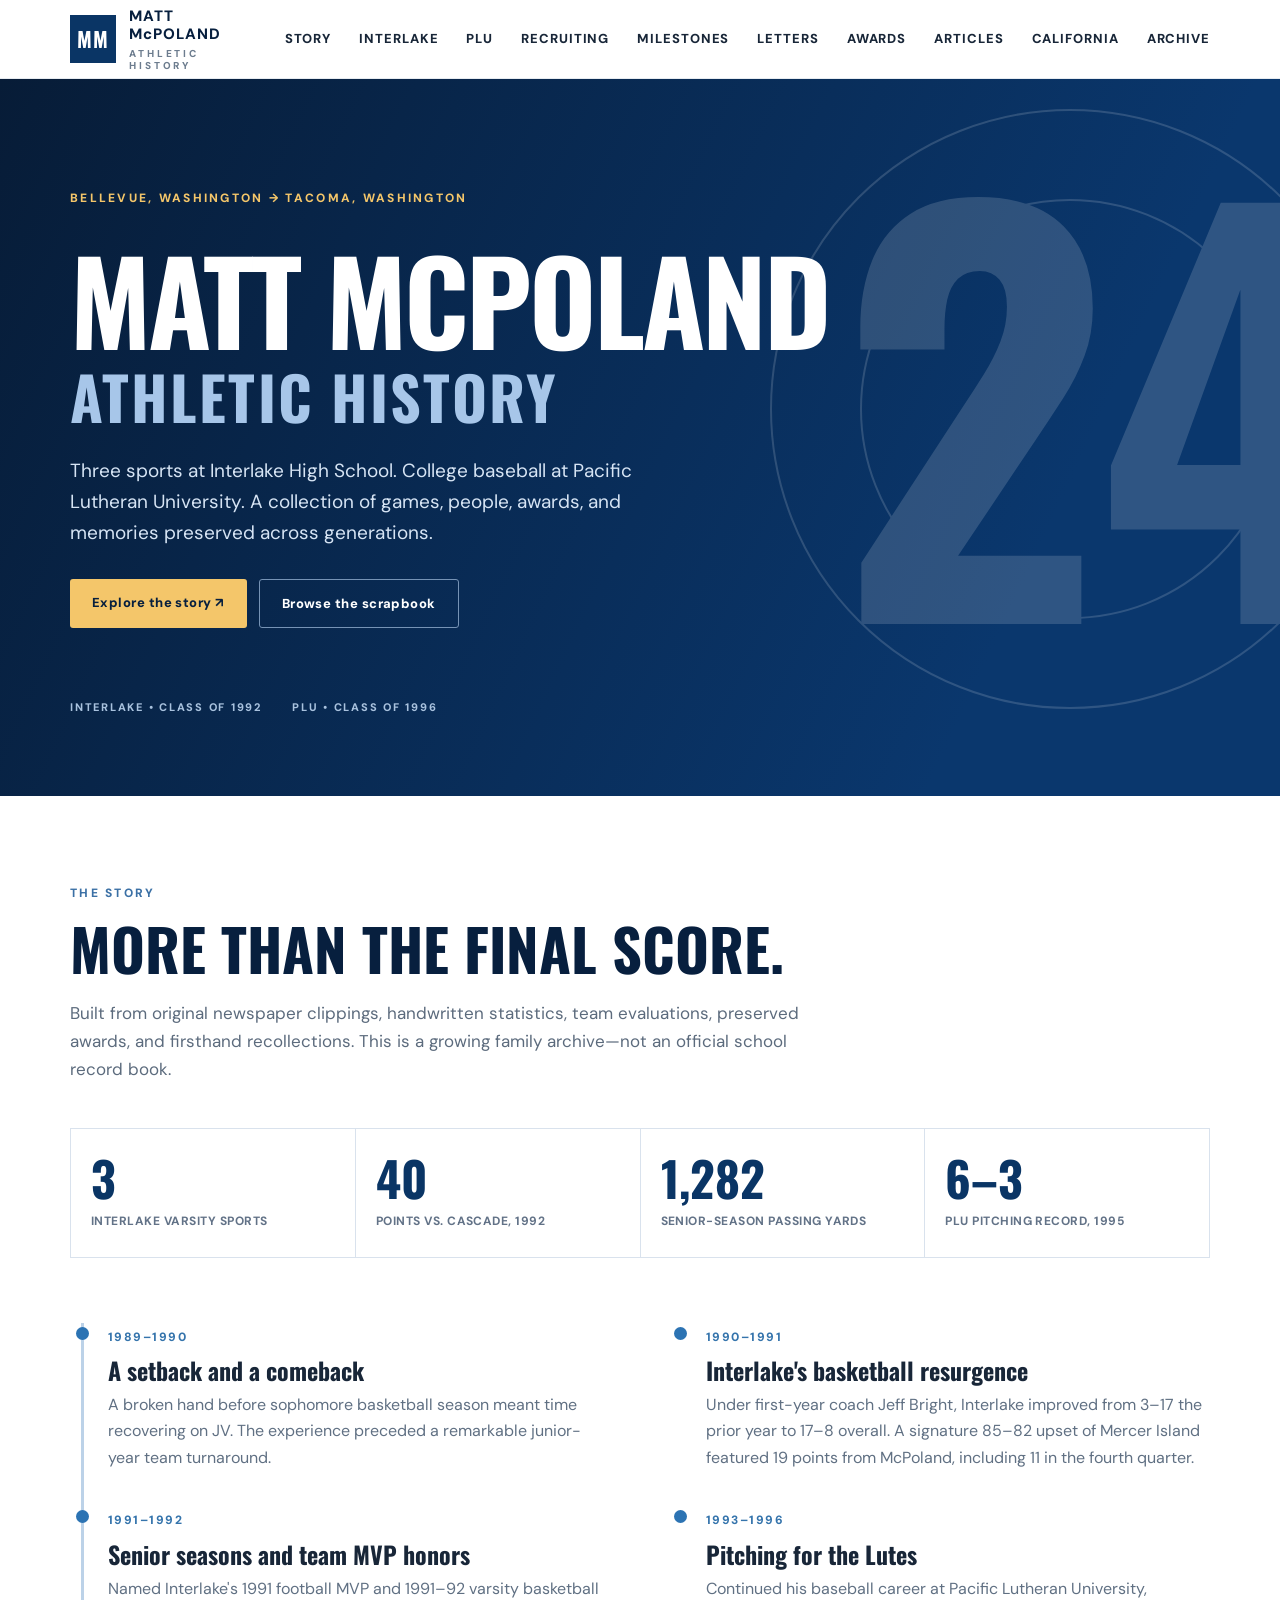
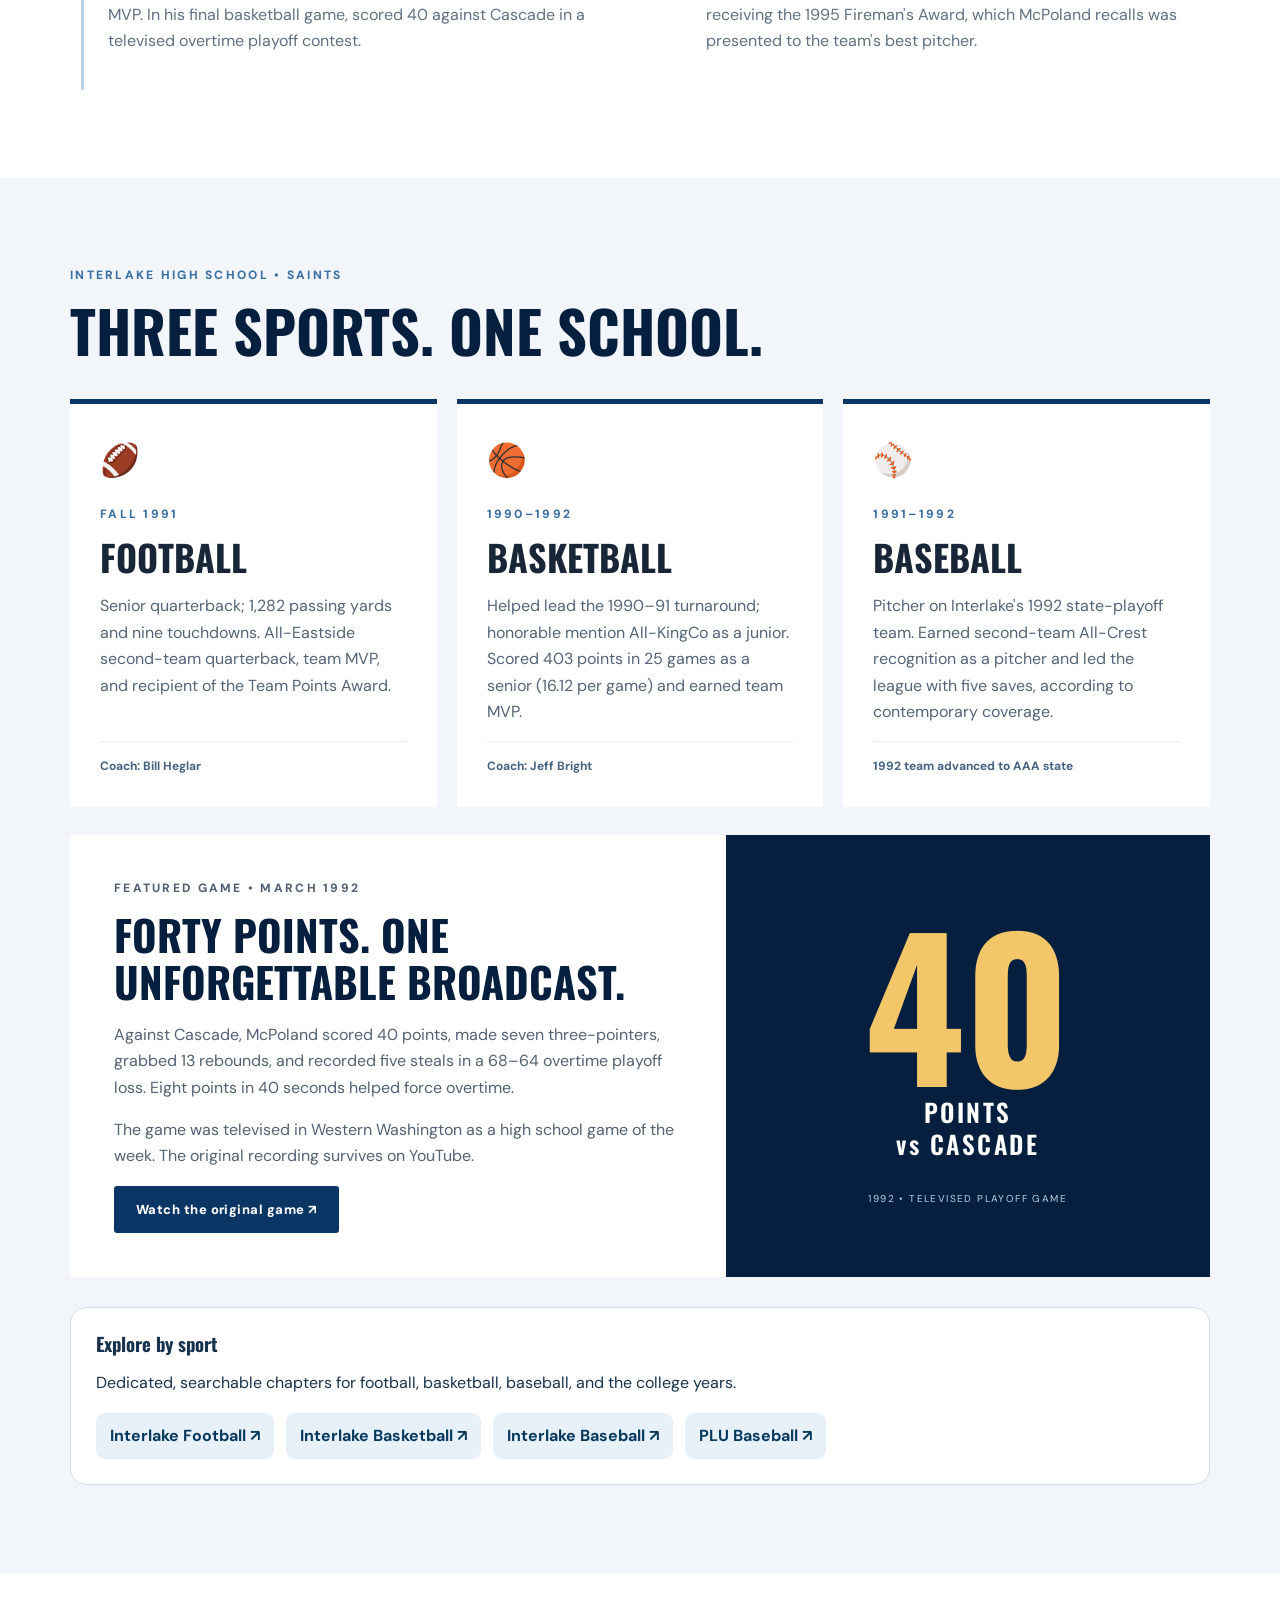
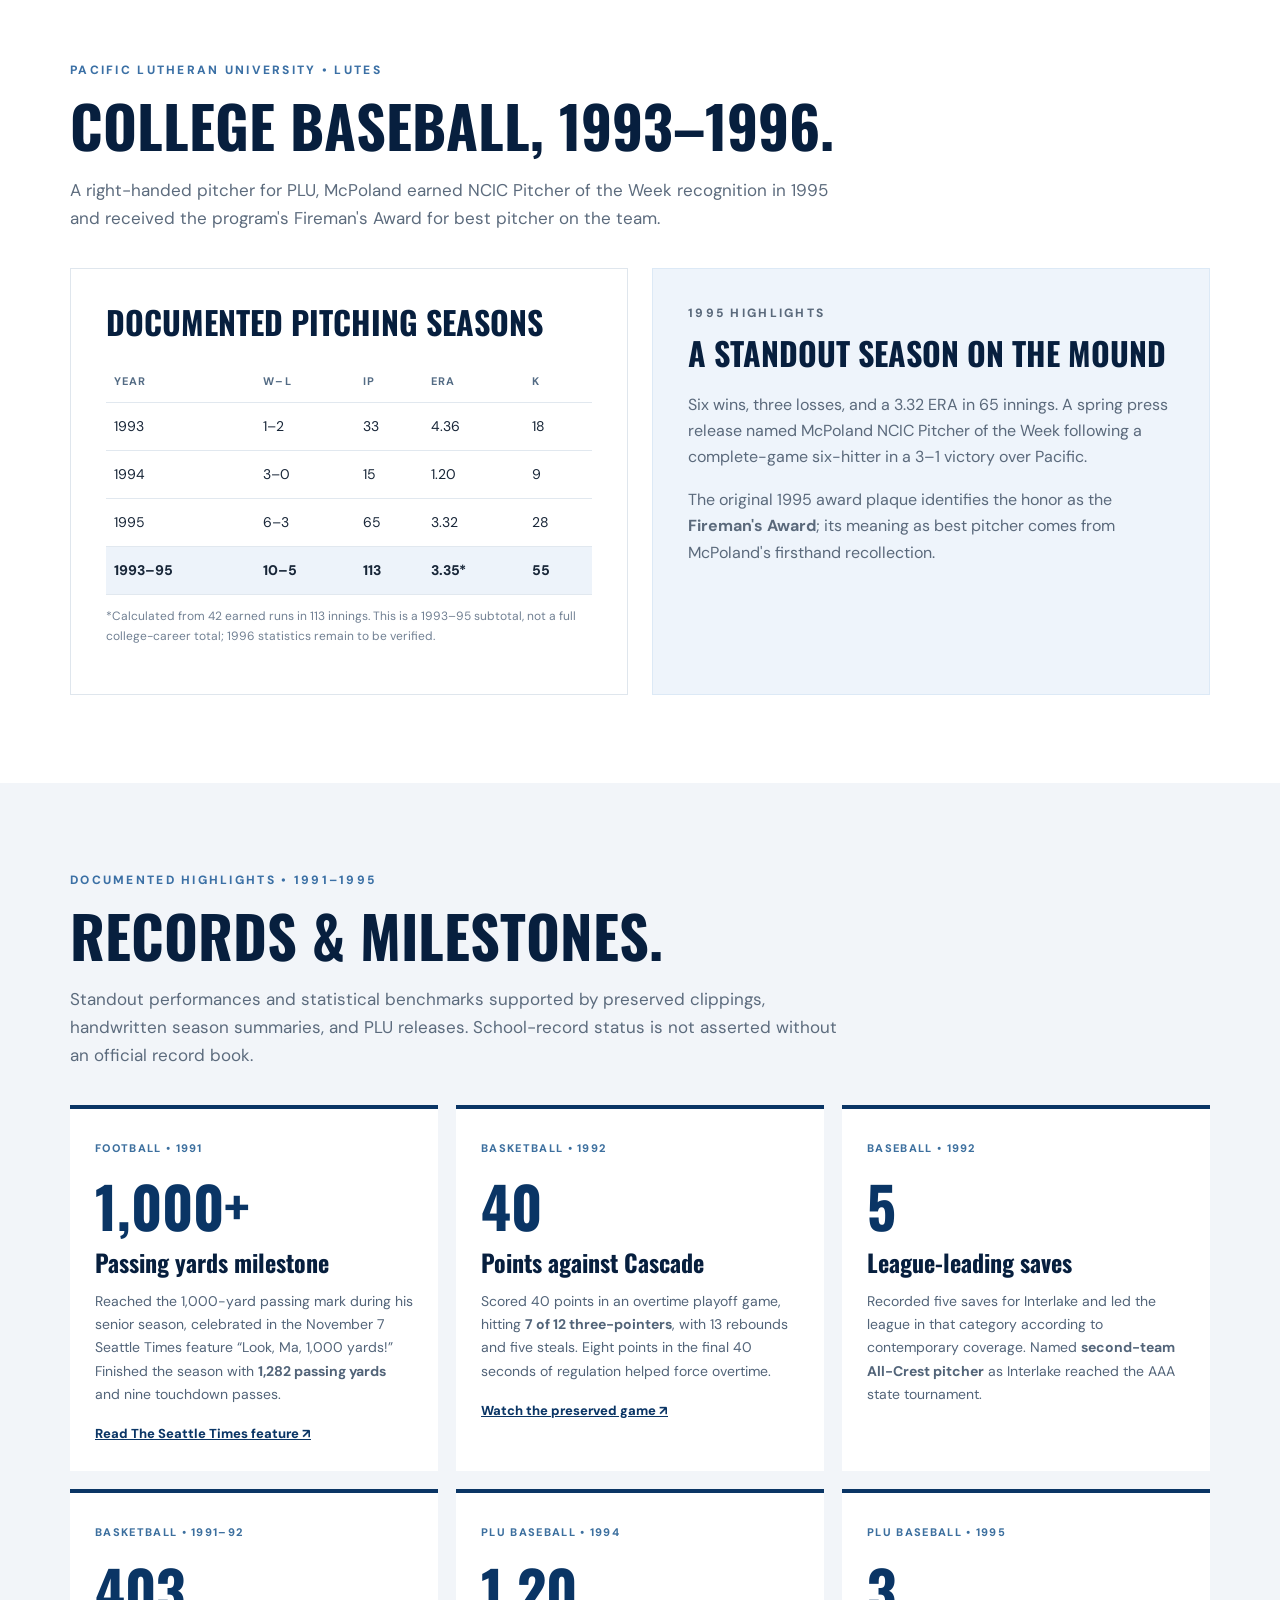
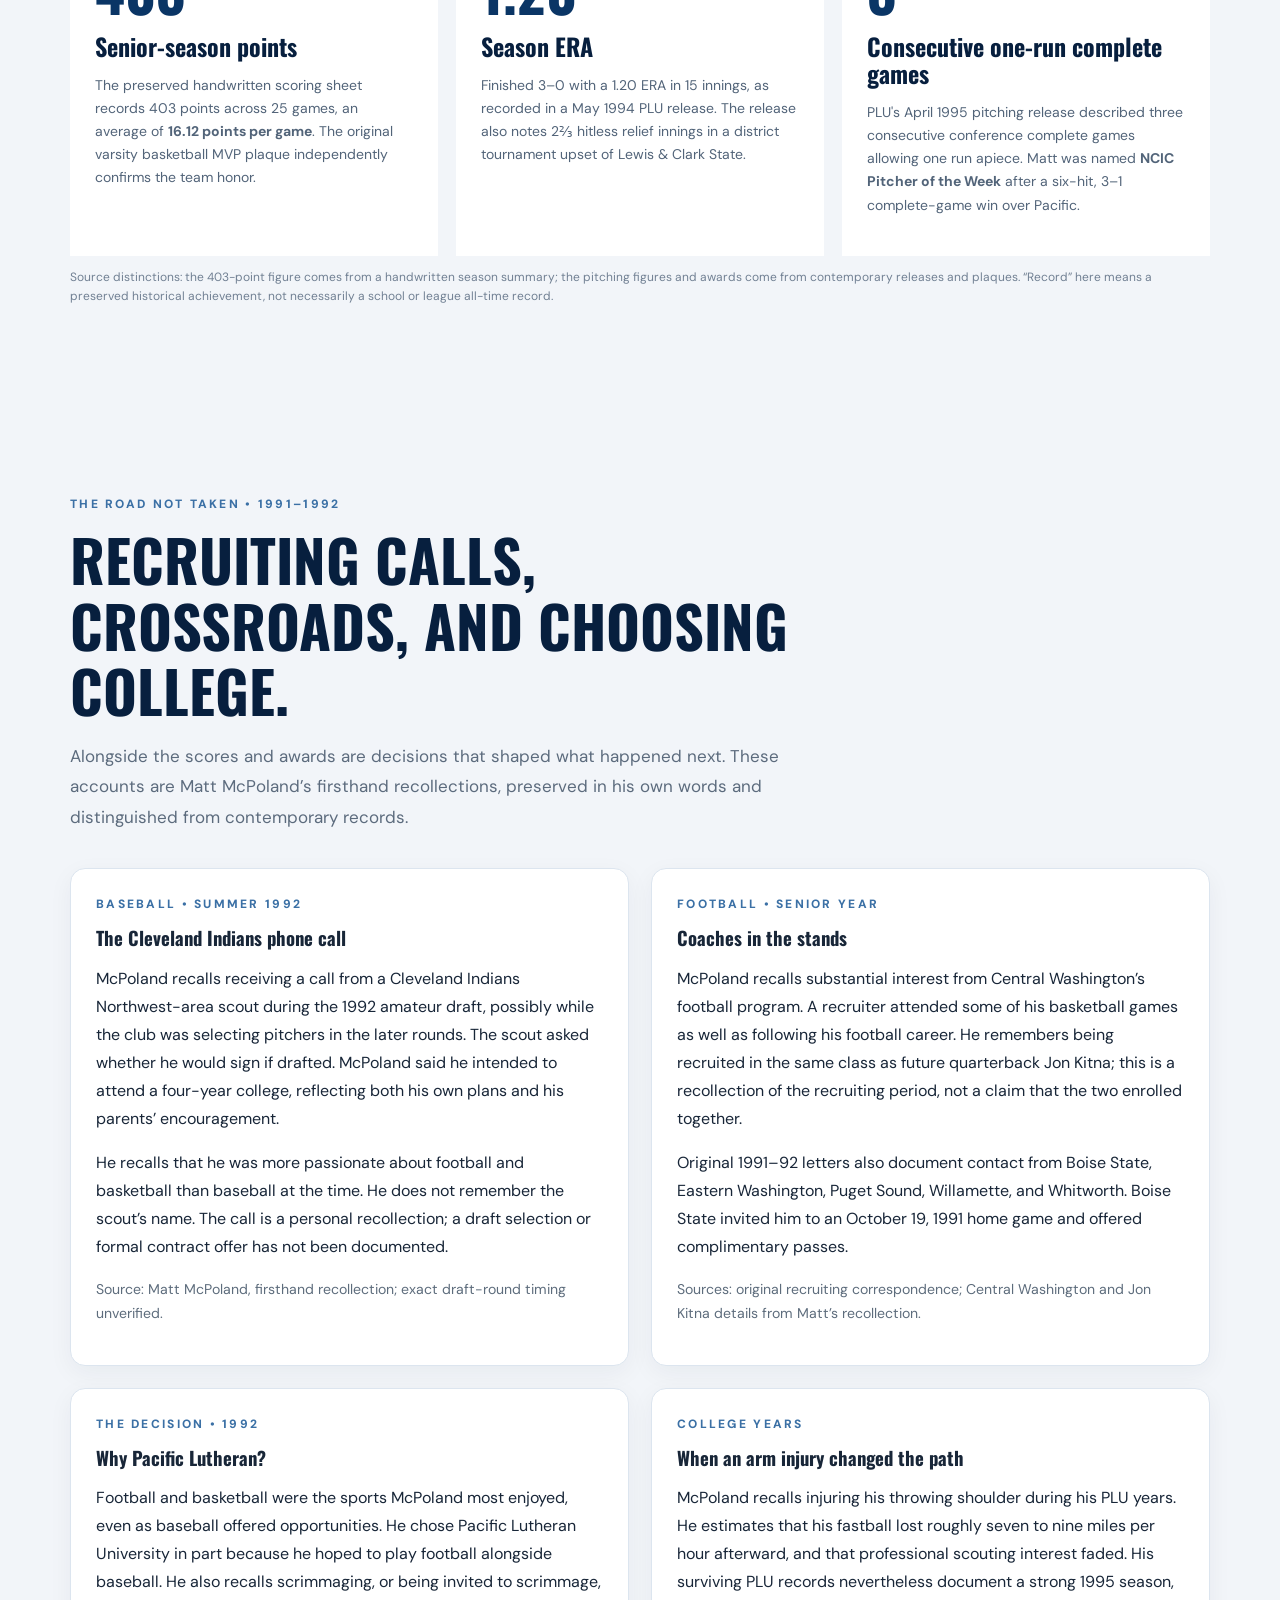
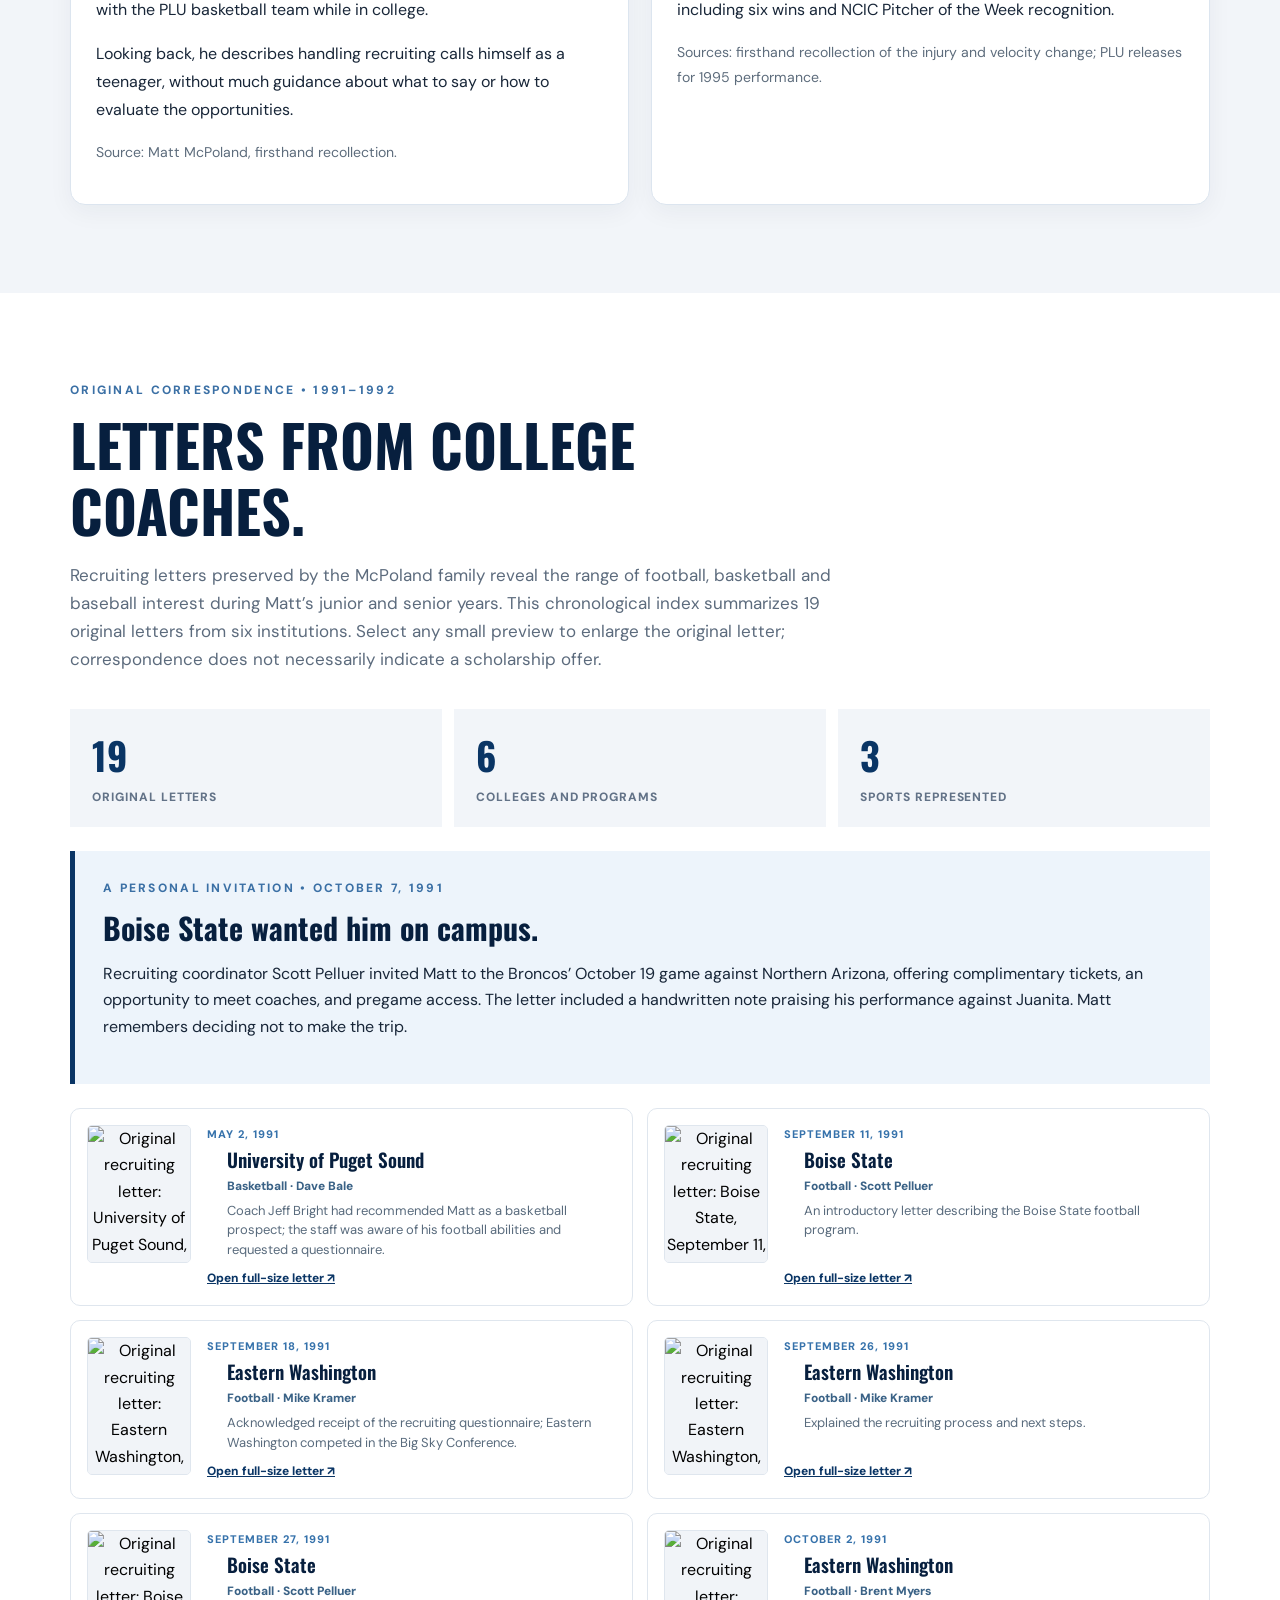
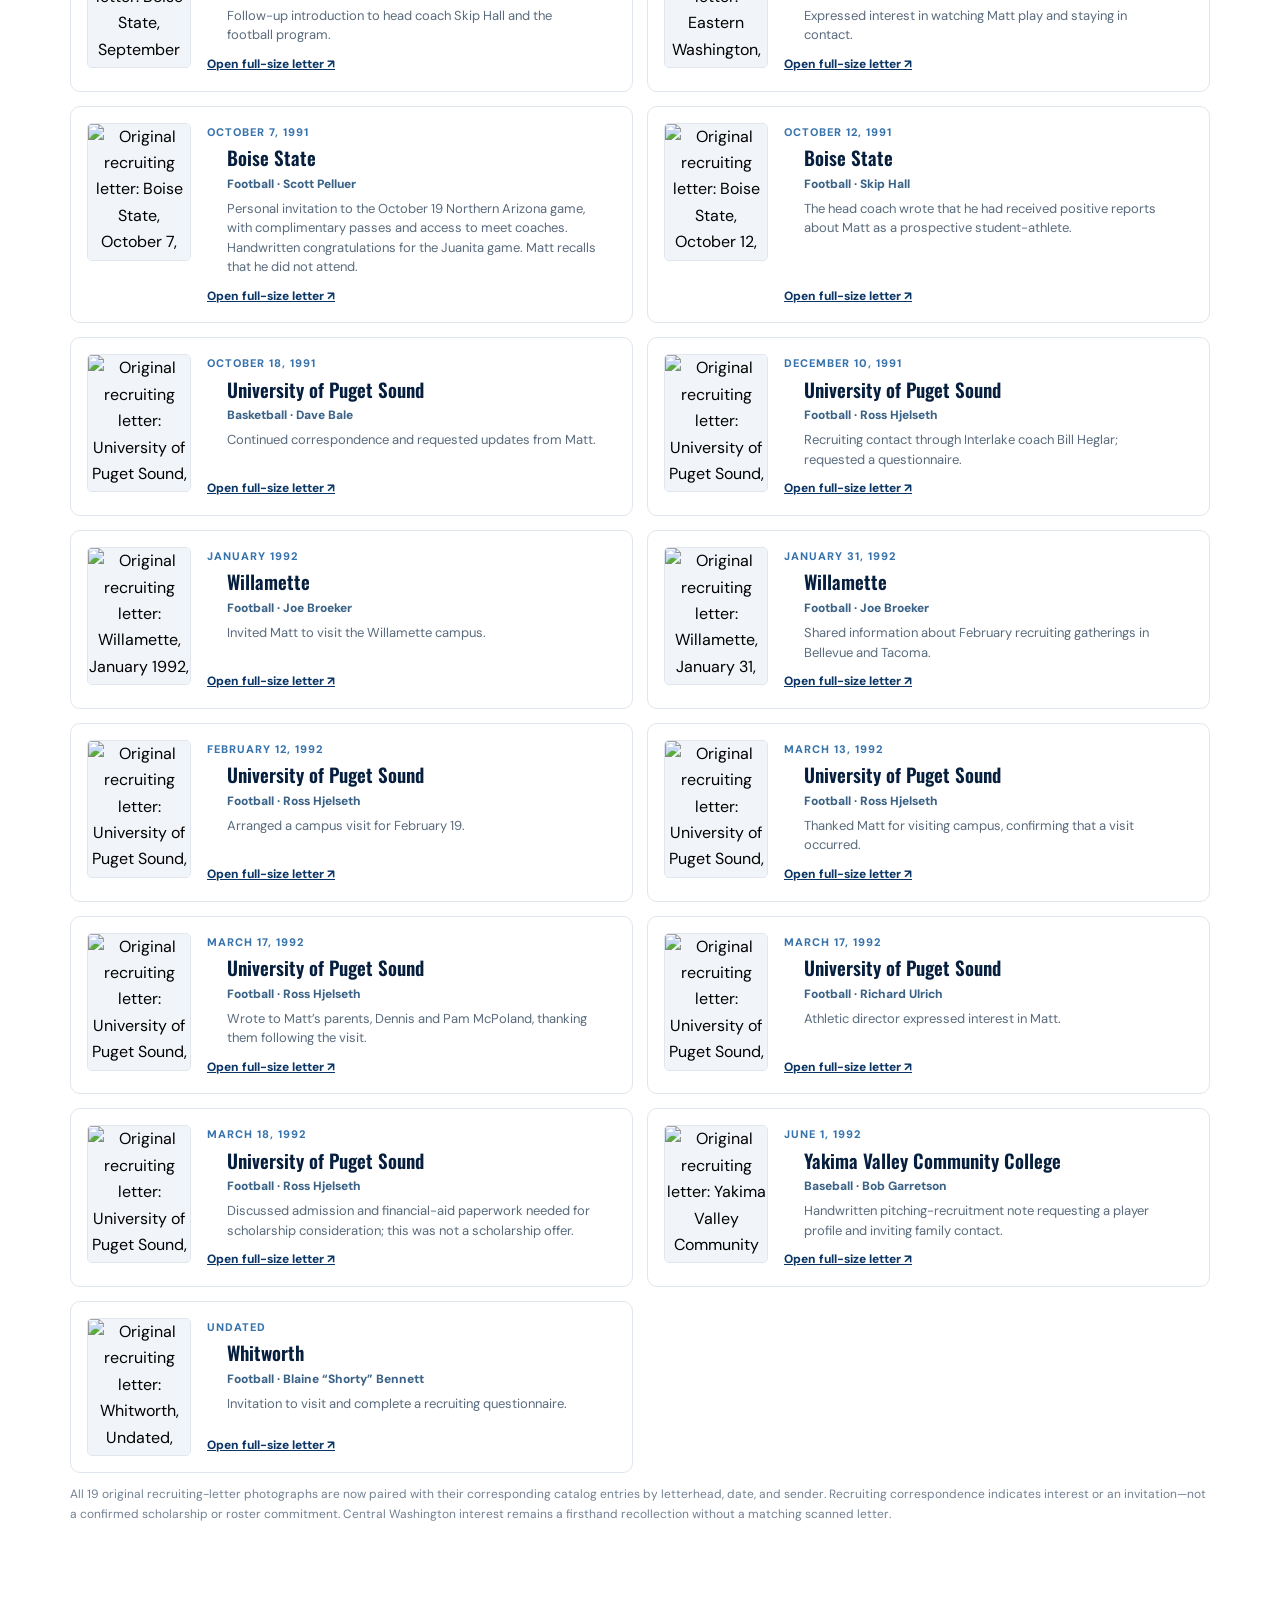
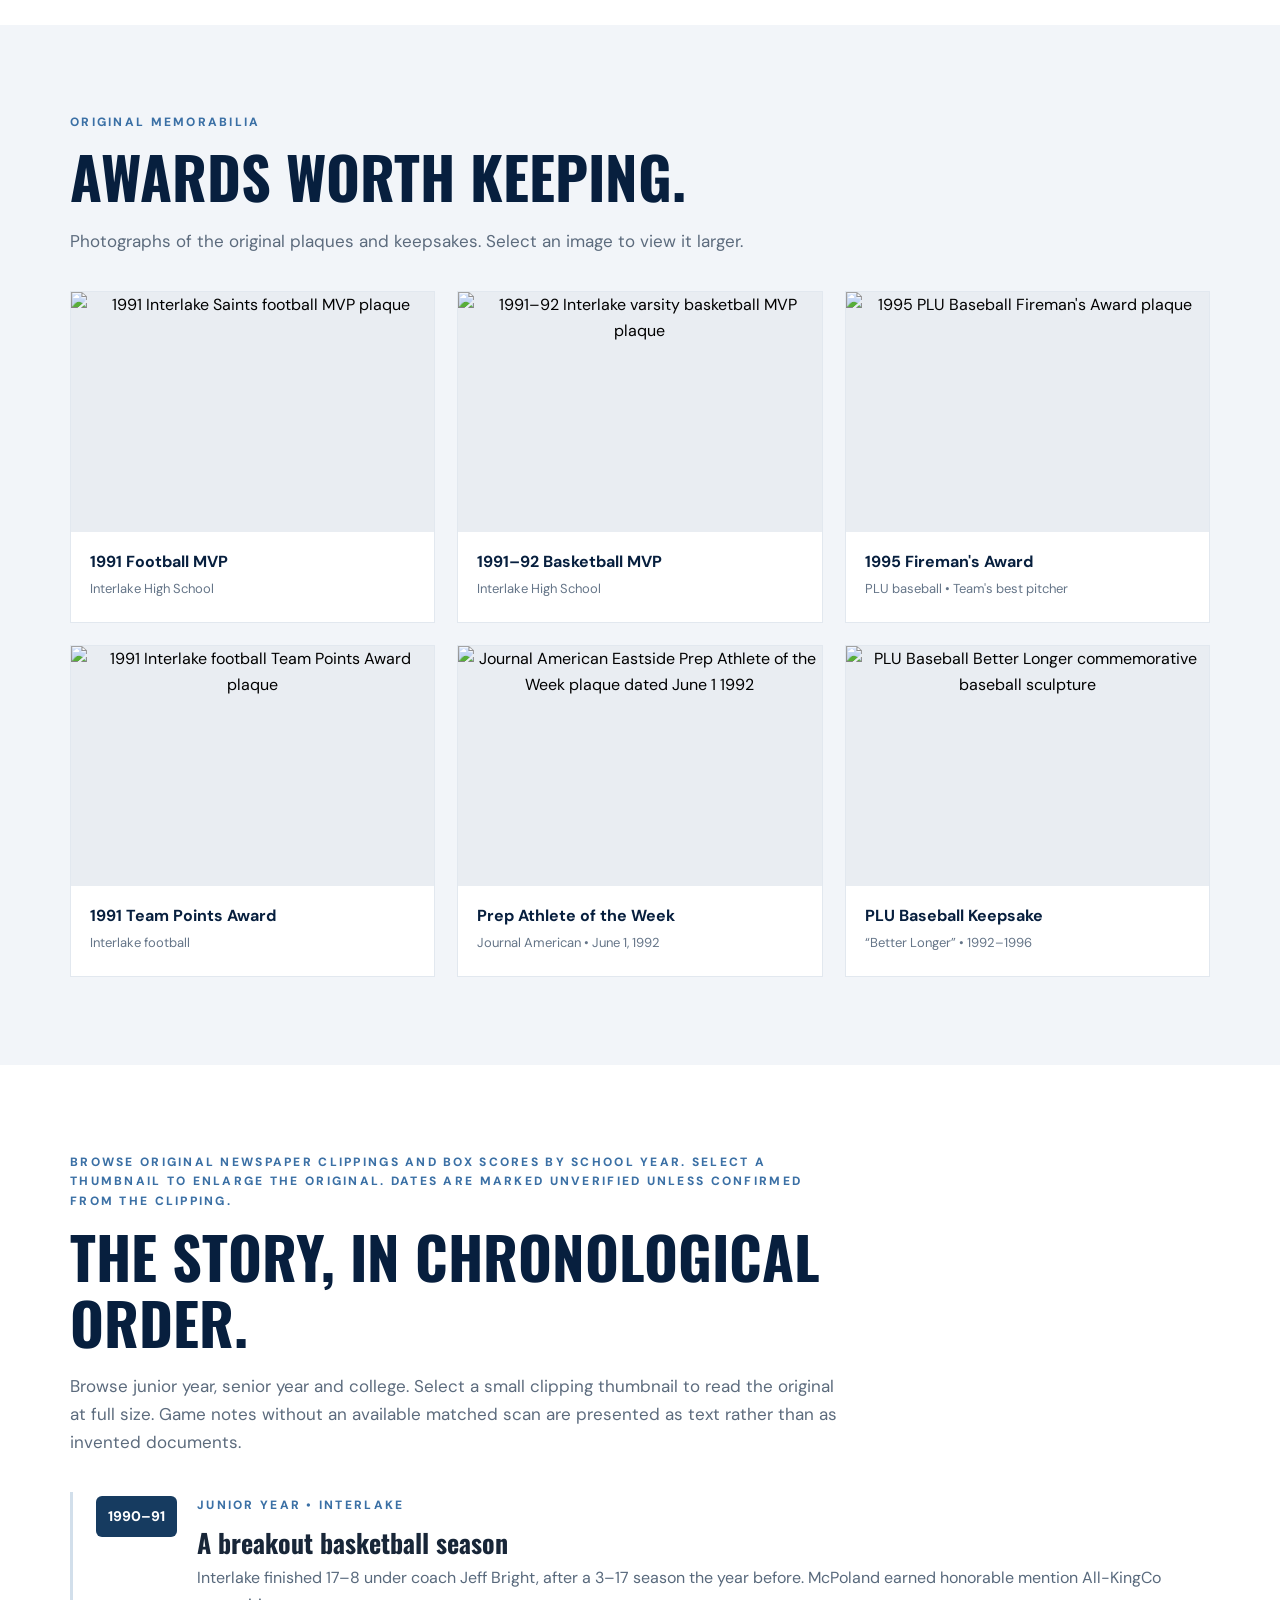
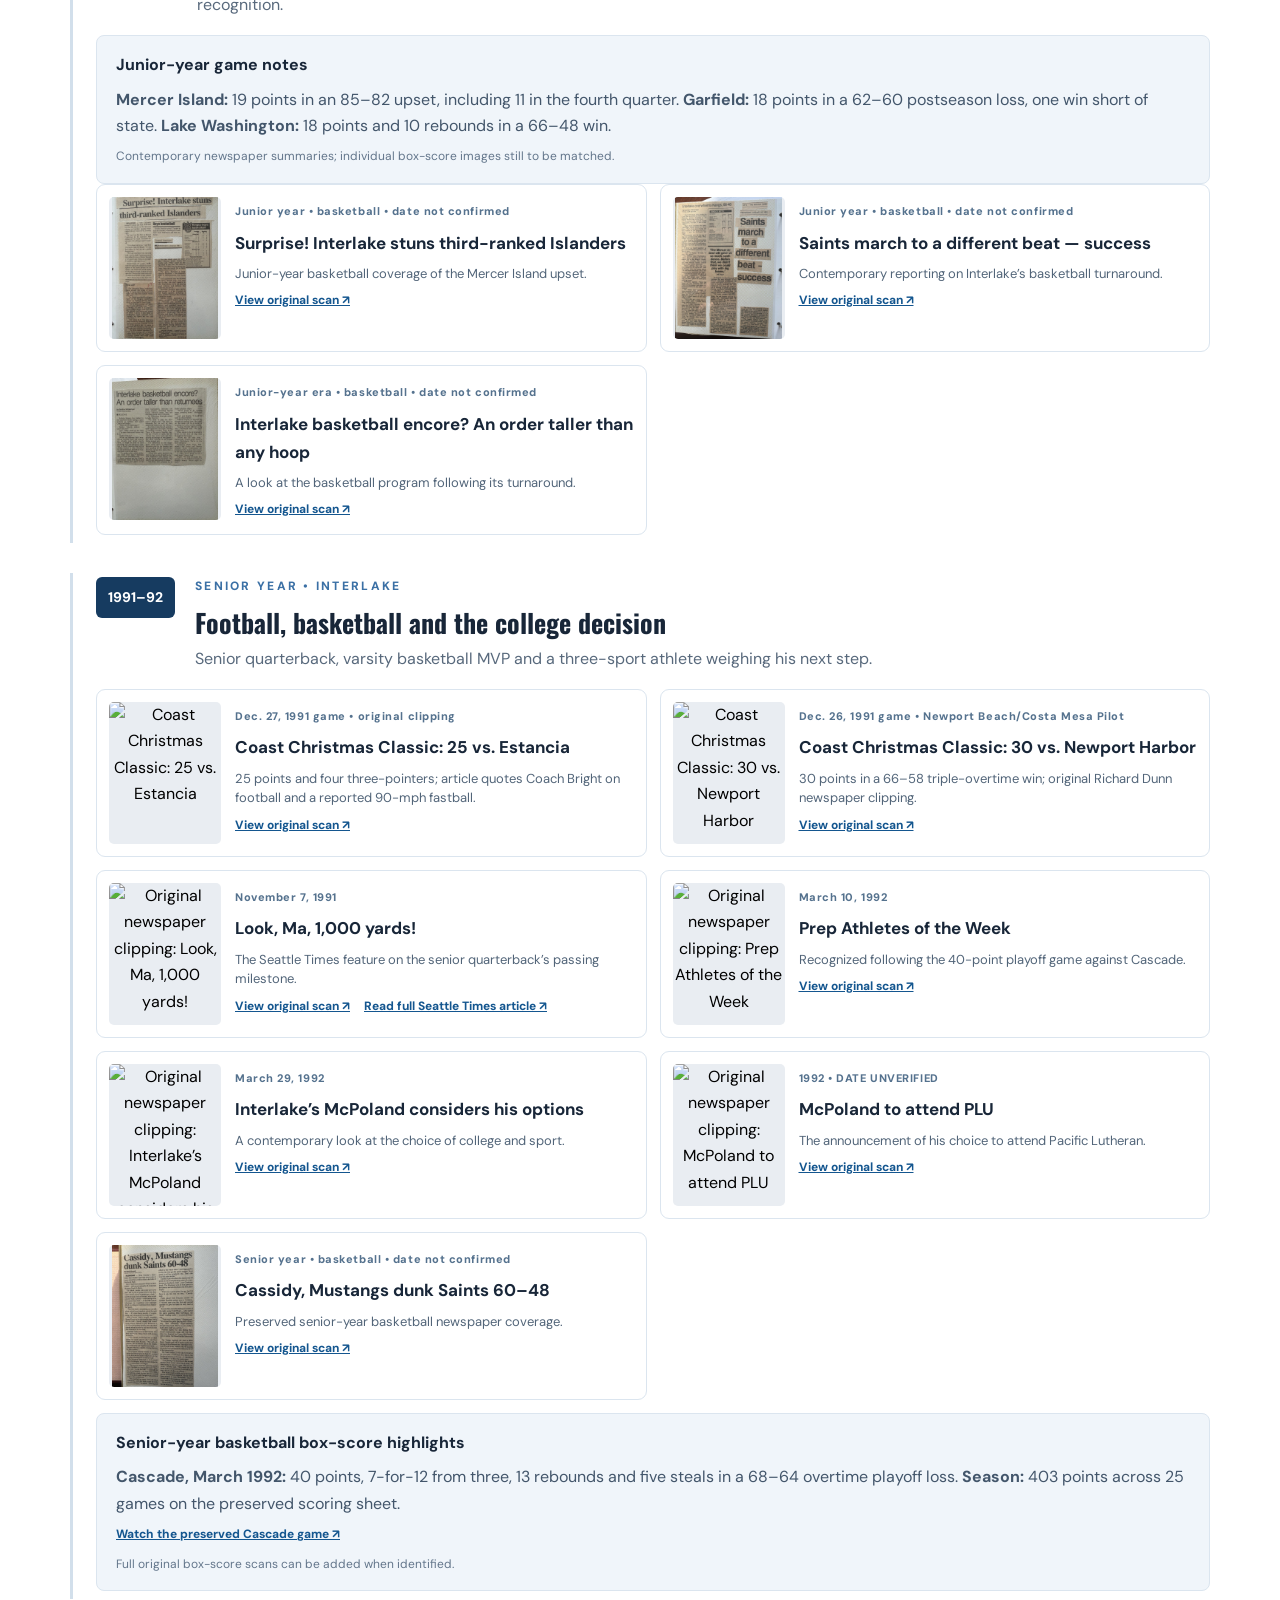
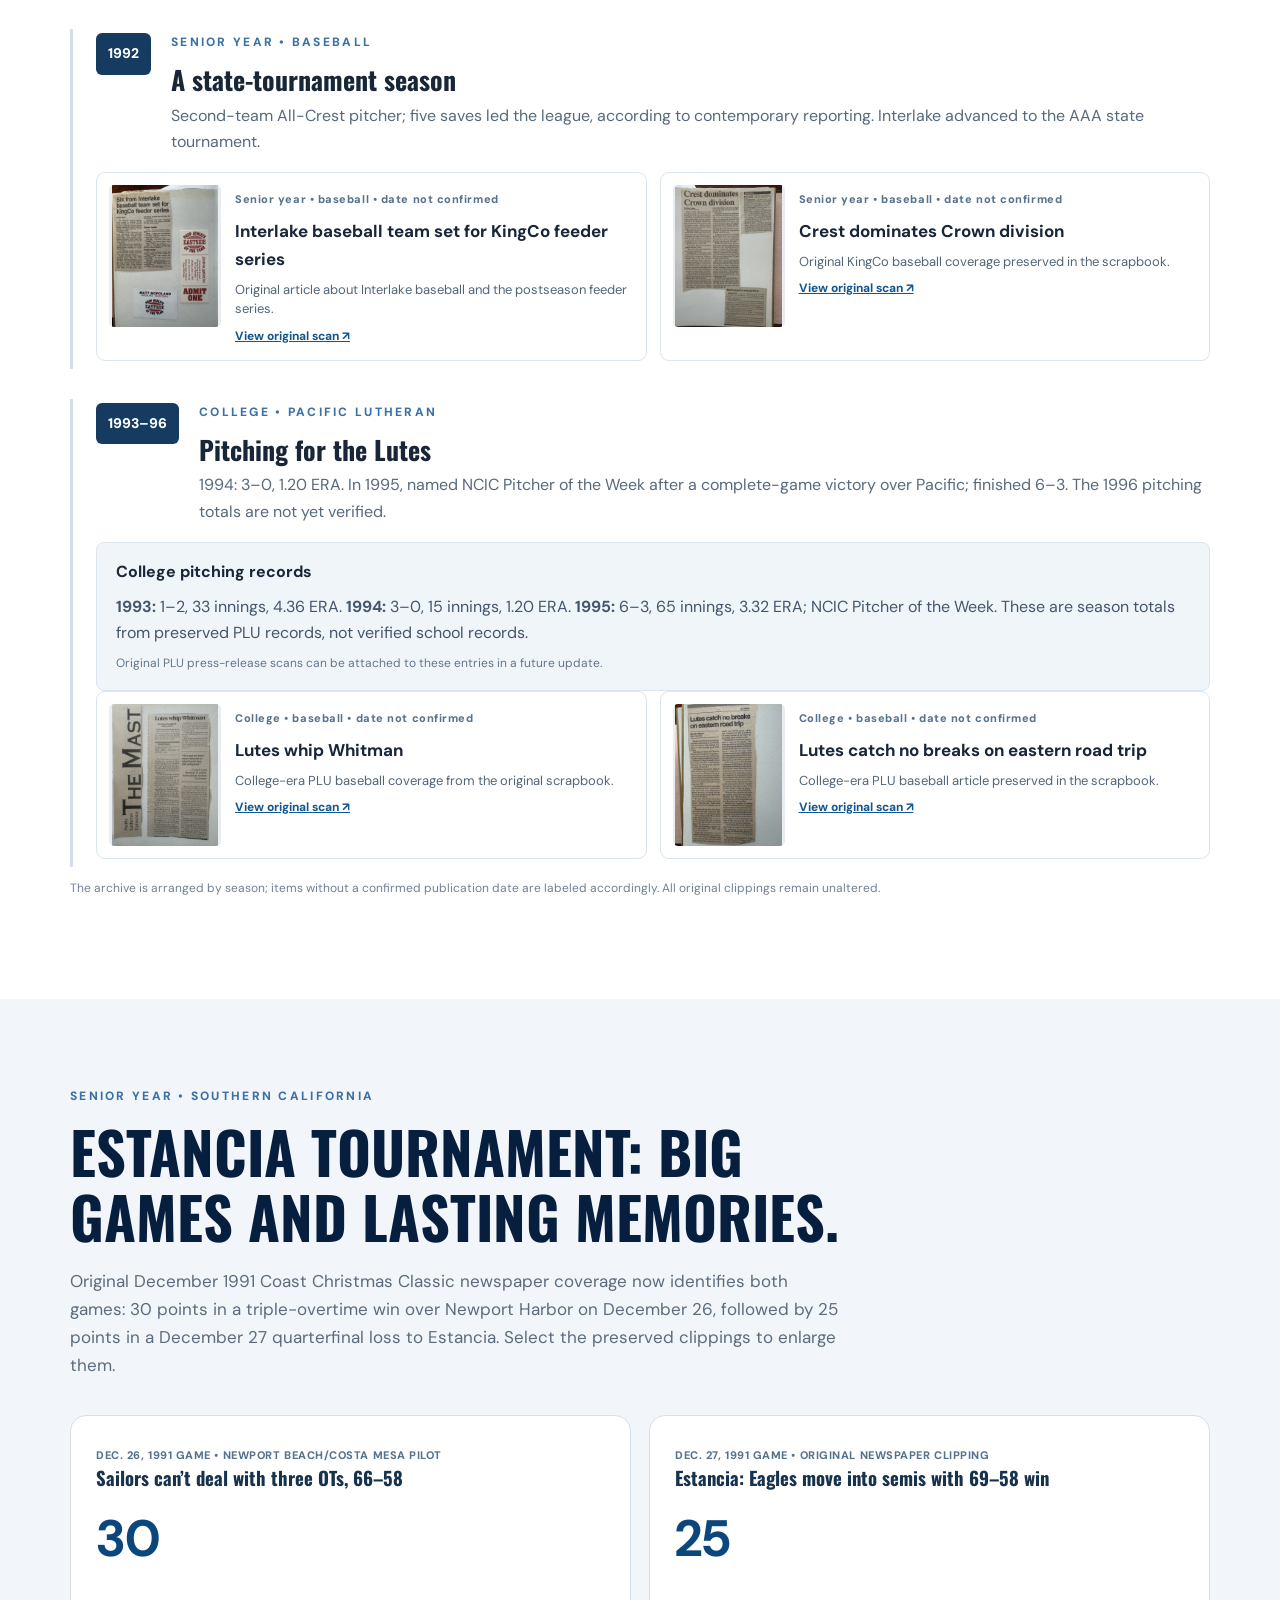
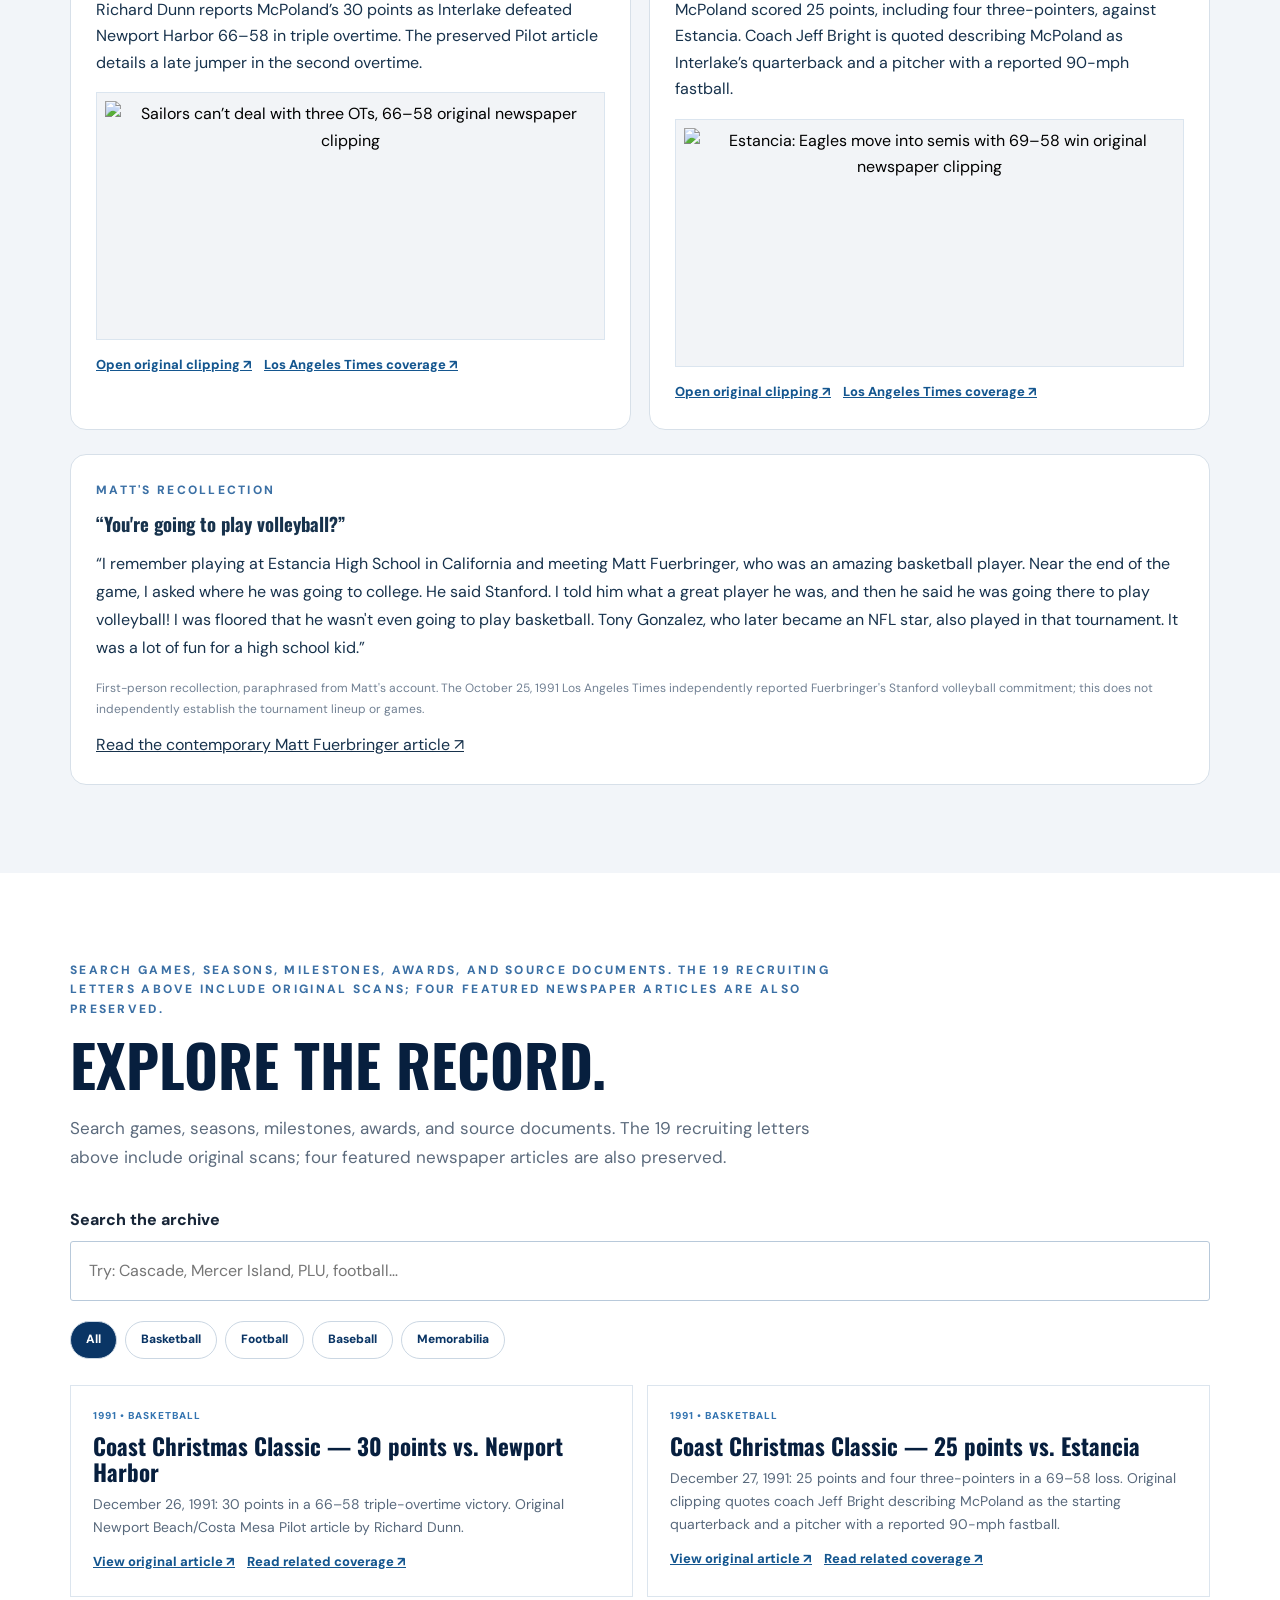
==== index.html @ 9a7cfdc3 "Add files via upload" ====
<!DOCTYPE html>

<html lang="en"><head><meta charset="utf-8"/><meta content="width=device-width,initial-scale=1" name="viewport"/><meta content="Matt McPoland athletic history: Interlake High School quarterback, basketball MVP and baseball pitcher (1990–1992), PLU baseball (1993–1996), original clippings, recruiting letters, and tournament memories." name="description"/><meta content="#082f5d" name="theme-color"/><title>Matt McPoland | Athletic History</title><link href="styles.css" rel="stylesheet"/><link href="https://mmcpoland-sys.github.io/" rel="canonical"/><meta content="website" property="og:type"/><meta content="Matt McPoland | Interlake &amp; PLU Athletic History" property="og:title"/><meta content="Original newspaper clippings, box scores, recruiting letters and stories from Interlake High School and Pacific Lutheran University." property="og:description"/><meta content="https://mmcpoland-sys.github.io/" property="og:url"/><script type="application/ld+json">{"@context": "https://schema.org", "@type": "CollectionPage", "name": "Matt McPoland Athletic History", "url": "https://mmcpoland-sys.github.io/", "description": "Family archive of Interlake High School and Pacific Lutheran University athletics, 1990–1996.", "about": {"@type": "Person", "name": "Matt McPoland", "description": "Interlake High School multi-sport athlete and Pacific Lutheran University baseball pitcher."}}</script></head>
<body><a class="skip" href="#main">Skip to content</a><header class="top"><div class="wrap nav"><a class="brand" href="#home"><span class="monogram">MM</span><span>MATT McPOLAND <small>ATHLETIC HISTORY</small></span></a><button aria-controls="links" aria-expanded="false" class="menu">Menu ☰</button><nav aria-label="Main navigation" id="links"><a href="#story">Story</a><a href="#interlake">Interlake</a><a href="#plu">PLU</a><a href="#recruiting">Recruiting</a><a href="#milestones">Milestones</a><a href="#letters">Letters</a><a href="#awards">Awards</a><a href="#articles">Articles</a><a href="#california-tournament">California</a><a href="#archive">Archive</a></nav></div></header>
<main id="main"><section class="hero" id="home"><div class="wrap hero-inner"><div class="eyebrow">BELLEVUE, WASHINGTON → TACOMA, WASHINGTON</div><h1>Matt McPoland<span>Athletic History</span></h1><p class="lede">Three sports at Interlake High School. College baseball at Pacific Lutheran University. A collection of games, people, awards, and memories preserved across generations.</p><div class="hero-actions"><a class="btn" href="#story">Explore the story ↗</a><a class="btn ghost" href="#archive">Browse the scrapbook</a></div><div class="meta"><span>INTERLAKE • CLASS OF 1992</span><span>PLU • CLASS OF 1996</span></div></div><div aria-hidden="true" class="hero-graphic"><div class="circle c1"></div><div class="circle c2"></div><div class="huge">24</div><div class="vertical">THE SCRAPBOOK YEARS</div></div></section>
<section class="section wrap" id="story"><div class="section-heading"><p class="kicker">THE STORY</p><h2>More than the final score.</h2><p>Built from original newspaper clippings, handwritten statistics, team evaluations, preserved awards, and firsthand recollections. This is a growing family archive—not an official school record book.</p></div><div class="stats"><div><b>3</b><span>Interlake varsity sports</span></div><div><b>40</b><span>Points vs. Cascade, 1992</span></div><div><b>1,282</b><span>Senior-season passing yards</span></div><div><b>6–3</b><span>PLU pitching record, 1995</span></div></div><div class="timeline"><div class="time"><span>1989–1990</span><h3>A setback and a comeback</h3><p>A broken hand before sophomore basketball season meant time recovering on JV. The experience preceded a remarkable junior-year team turnaround.</p></div><div class="time"><span>1990–1991</span><h3>Interlake's basketball resurgence</h3><p>Under first-year coach Jeff Bright, Interlake improved from 3–17 the prior year to 17–8 overall. A signature 85–82 upset of Mercer Island featured 19 points from McPoland, including 11 in the fourth quarter.</p></div><div class="time"><span>1991–1992</span><h3>Senior seasons and team MVP honors</h3><p>Named Interlake's 1991 football MVP and 1991–92 varsity basketball MVP. In his final basketball game, scored 40 against Cascade in a televised overtime playoff contest.</p></div><div class="time"><span>1993–1996</span><h3>Pitching for the Lutes</h3><p>Continued his baseball career at Pacific Lutheran University, receiving the 1995 Fireman's Award, which McPoland recalls was presented to the team's best pitcher.</p></div></div></section>
<section class="section pale" id="interlake"><div class="wrap"><div class="section-heading"><p class="kicker">INTERLAKE HIGH SCHOOL • SAINTS</p><h2>Three sports. One school.</h2></div><div class="sport-grid"><article class="sport"><div class="sport-icon">🏈</div><p class="kicker">FALL 1991</p><h3>Football</h3><p>Senior quarterback; 1,282 passing yards and nine touchdowns. All-Eastside second-team quarterback, team MVP, and recipient of the Team Points Award.</p><div class="sport-foot">Coach: Bill Heglar</div></article><article class="sport"><div class="sport-icon">🏀</div><p class="kicker">1990–1992</p><h3>Basketball</h3><p>Helped lead the 1990–91 turnaround; honorable mention All-KingCo as a junior. Scored 403 points in 25 games as a senior (16.12 per game) and earned team MVP.</p><div class="sport-foot">Coach: Jeff Bright</div></article><article class="sport"><div class="sport-icon">⚾</div><p class="kicker">1991–1992</p><h3>Baseball</h3><p>Pitcher on Interlake's 1992 state-playoff team. Earned second-team All-Crest recognition as a pitcher and led the league with five saves, according to contemporary coverage.</p><div class="sport-foot">1992 team advanced to AAA state</div></article></div><div class="feature"><div class="feature-copy"><p class="kicker">FEATURED GAME • MARCH 1992</p><h3>Forty points. One unforgettable broadcast.</h3><p>Against Cascade, McPoland scored 40 points, made seven three-pointers, grabbed 13 rebounds, and recorded five steals in a 68–64 overtime playoff loss. Eight points in 40 seconds helped force overtime.</p><p>The game was televised in Western Washington as a high school game of the week. The original recording survives on YouTube.</p><a class="btn dark" href="https://youtu.be/geZacXmgTA0" rel="noopener noreferrer" target="_blank">Watch the original game ↗</a></div><div class="feature-art"><span>40</span><small>POINTS<br/>vs CASCADE</small><div>1992 • TELEVISED PLAYOFF GAME</div></div></div><div class="sports-pages"><h3>Explore by sport</h3><p>Dedicated, searchable chapters for football, basketball, baseball, and the college years.</p><div class="sports-links"><a href="interlake-football.html">Interlake Football ↗</a><a href="interlake-basketball.html">Interlake Basketball ↗</a><a href="interlake-baseball.html">Interlake Baseball ↗</a><a href="plu-baseball.html">PLU Baseball ↗</a></div></div></div></section>
<section class="section wrap" id="plu"><div class="section-heading"><p class="kicker">PACIFIC LUTHERAN UNIVERSITY • LUTES</p><h2>College baseball, 1993–1996.</h2><p>A right-handed pitcher for PLU, McPoland earned NCIC Pitcher of the Week recognition in 1995 and received the program's Fireman's Award for best pitcher on the team.</p></div><div class="two"><div class="panel"><h3>Documented pitching seasons</h3><div class="table-wrap"><table><thead><tr><th>Year</th><th>W–L</th><th>IP</th><th>ERA</th><th>K</th></tr></thead><tbody><tr><td>1993</td><td>1–2</td><td>33</td><td>4.36</td><td>18</td></tr><tr><td>1994</td><td>3–0</td><td>15</td><td>1.20</td><td>9</td></tr><tr><td>1995</td><td>6–3</td><td>65</td><td>3.32</td><td>28</td></tr><tr class="total"><td>1993–95</td><td>10–5</td><td>113</td><td>3.35*</td><td>55</td></tr></tbody></table></div><p class="fine">*Calculated from 42 earned runs in 113 innings. This is a 1993–95 subtotal, not a full college-career total; 1996 statistics remain to be verified.</p></div><div class="panel highlight"><p class="kicker">1995 HIGHLIGHTS</p><h3>A standout season on the mound</h3><p>Six wins, three losses, and a 3.32 ERA in 65 innings. A spring press release named McPoland NCIC Pitcher of the Week following a complete-game six-hitter in a 3–1 victory over Pacific.</p><p>The original 1995 award plaque identifies the honor as the <strong>Fireman's Award</strong>; its meaning as best pitcher comes from McPoland's firsthand recollection.</p></div></div></section><section class="section pale" id="milestones"><div class="wrap"><div class="section-heading"><p class="kicker">DOCUMENTED HIGHLIGHTS • 1991–1995</p><h2>Records &amp; milestones.</h2><p>Standout performances and statistical benchmarks supported by preserved clippings, handwritten season summaries, and PLU releases. School-record status is not asserted without an official record book.</p></div><div class="milestone-grid">
<article class="milestone"><span class="milestone-year">FOOTBALL • 1991</span><strong>1,000+</strong><h3>Passing yards milestone</h3><p>Reached the 1,000-yard passing mark during his senior season, celebrated in the November 7 Seattle Times feature “Look, Ma, 1,000 yards!” Finished the season with <b>1,282 passing yards</b> and nine touchdown passes.</p><a href="https://archive.seattletimes.com/archive/19911107/1315900/look-ma-1000-yards----mothers-advice-worth-a-grand-to-interlake-qb" rel="noopener noreferrer" target="_blank">Read The Seattle Times feature ↗</a></article>
<article class="milestone"><span class="milestone-year">BASKETBALL • 1992</span><strong>40</strong><h3>Points against Cascade</h3><p>Scored 40 points in an overtime playoff game, hitting <b>7 of 12 three-pointers</b>, with 13 rebounds and five steals. Eight points in the final 40 seconds of regulation helped force overtime.</p><a href="https://youtu.be/geZacXmgTA0" rel="noopener noreferrer" target="_blank">Watch the preserved game ↗</a></article>
<article class="milestone"><span class="milestone-year">BASEBALL • 1992</span><strong>5</strong><h3>League-leading saves</h3><p>Recorded five saves for Interlake and led the league in that category according to contemporary coverage. Named <b>second-team All-Crest pitcher</b> as Interlake reached the AAA state tournament.</p></article>
<article class="milestone"><span class="milestone-year">BASKETBALL • 1991–92</span><strong>403</strong><h3>Senior-season points</h3><p>The preserved handwritten scoring sheet records 403 points across 25 games, an average of <b>16.12 points per game</b>. The original varsity basketball MVP plaque independently confirms the team honor.</p></article>
<article class="milestone"><span class="milestone-year">PLU BASEBALL • 1994</span><strong>1.20</strong><h3>Season ERA</h3><p>Finished 3–0 with a 1.20 ERA in 15 innings, as recorded in a May 1994 PLU release. The release also notes 2⅔ hitless relief innings in a district tournament upset of Lewis &amp; Clark State.</p></article>
<article class="milestone"><span class="milestone-year">PLU BASEBALL • 1995</span><strong>3</strong><h3>Consecutive one-run complete games</h3><p>PLU's April 1995 pitching release described three consecutive conference complete games allowing one run apiece. Matt was named <b>NCIC Pitcher of the Week</b> after a six-hit, 3–1 complete-game win over Pacific.</p></article>
</div><p class="fine">Source distinctions: the 403-point figure comes from a handwritten season summary; the pitching figures and awards come from contemporary releases and plaques. “Record” here means a preserved historical achievement, not necessarily a school or league all-time record.</p></div></section>
<section class="section pale" id="recruiting"><div class="wrap"><div class="section-heading"><p class="kicker">THE ROAD NOT TAKEN • 1991–1992</p><h2>Recruiting calls, crossroads, and choosing college.</h2><p class="recruiting-intro">Alongside the scores and awards are decisions that shaped what happened next. These accounts are Matt McPoland’s firsthand recollections, preserved in his own words and distinguished from contemporary records.</p></div><div class="recruiting-grid"><article class="recruiting-card"><p class="kicker">BASEBALL • SUMMER 1992</p><h3>The Cleveland Indians phone call</h3><p>McPoland recalls receiving a call from a Cleveland Indians Northwest-area scout during the 1992 amateur draft, possibly while the club was selecting pitchers in the later rounds. The scout asked whether he would sign if drafted. McPoland said he intended to attend a four-year college, reflecting both his own plans and his parents’ encouragement.</p><p>He recalls that he was more passionate about football and basketball than baseball at the time. He does not remember the scout’s name. The call is a personal recollection; a draft selection or formal contract offer has not been documented.</p><p class="source-note">Source: Matt McPoland, firsthand recollection; exact draft-round timing unverified.</p></article><article class="recruiting-card"><p class="kicker">FOOTBALL • SENIOR YEAR</p><h3>Coaches in the stands</h3><p>McPoland recalls substantial interest from Central Washington’s football program. A recruiter attended some of his basketball games as well as following his football career. He remembers being recruited in the same class as future quarterback Jon Kitna; this is a recollection of the recruiting period, not a claim that the two enrolled together.</p><p>Original 1991–92 letters also document contact from Boise State, Eastern Washington, Puget Sound, Willamette, and Whitworth. Boise State invited him to an October 19, 1991 home game and offered complimentary passes.</p><p class="source-note">Sources: original recruiting correspondence; Central Washington and Jon Kitna details from Matt’s recollection.</p></article><article class="recruiting-card"><p class="kicker">THE DECISION • 1992</p><h3>Why Pacific Lutheran?</h3><p>Football and basketball were the sports McPoland most enjoyed, even as baseball offered opportunities. He chose Pacific Lutheran University in part because he hoped to play football alongside baseball. He also recalls scrimmaging, or being invited to scrimmage, with the PLU basketball team while in college.</p><p>Looking back, he describes handling recruiting calls himself as a teenager, without much guidance about what to say or how to evaluate the opportunities.</p><p class="source-note">Source: Matt McPoland, firsthand recollection.</p></article><article class="recruiting-card"><p class="kicker">COLLEGE YEARS</p><h3>When an arm injury changed the path</h3><p>McPoland recalls injuring his throwing shoulder during his PLU years. He estimates that his fastball lost roughly seven to nine miles per hour afterward, and that professional scouting interest faded. His surviving PLU records nevertheless document a strong 1995 season, including six wins and NCIC Pitcher of the Week recognition.</p><p class="source-note">Sources: firsthand recollection of the injury and velocity change; PLU releases for 1995 performance.</p></article></div></div></section><section class="section wrap" id="letters"><div class="section-heading"><p class="kicker">ORIGINAL CORRESPONDENCE • 1991–1992</p><h2>Letters from college coaches.</h2><p>Recruiting letters preserved by the McPoland family reveal the range of football, basketball and baseball interest during Matt’s junior and senior years. This chronological index summarizes 19 original letters from six institutions. Select any small preview to enlarge the original letter; correspondence does not necessarily indicate a scholarship offer.</p></div><div class="letter-summary"><div><strong>19</strong><span>Original letters</span></div><div><strong>6</strong><span>Colleges and programs</span></div><div><strong>3</strong><span>Sports represented</span></div></div><div class="letter-highlight"><p class="kicker">A PERSONAL INVITATION • OCTOBER 7, 1991</p><h3>Boise State wanted him on campus.</h3><p>Recruiting coordinator Scott Pelluer invited Matt to the Broncos’ October 19 game against Northern Arizona, offering complimentary tickets, an opportunity to meet coaches, and pregame access. The letter included a handwritten note praising his performance against Juanita. Matt remembers deciding not to make the trip.</p></div><div class="letter-list"><article class="letter-item"><figure class="letter-scan"><button aria-label="Enlarge original letter from University of Puget Sound, May 2, 1991" data-caption="University of Puget Sound — May 2, 1991 — Basketball · Dave Bale" data-image="assets/recruiting-letter-9881.jpg" type="button"><img alt="Original recruiting letter: University of Puget Sound, May 2, 1991, Basketball · Dave Bale" loading="lazy" src="assets/recruiting-letter-9881.jpg"/></button></figure><span class="letter-date">May 2, 1991</span><div><h4>University of Puget Sound</h4><p class="letter-byline">Basketball · Dave Bale</p><p>Coach Jeff Bright had recommended Matt as a basketball prospect; the staff was aware of his football abilities and requested a questionnaire.</p></div><a class="letter-open" href="assets/recruiting-letter-9881.jpg" rel="noopener noreferrer" target="_blank">Open full-size letter ↗</a></article><article class="letter-item"><figure class="letter-scan"><button aria-label="Enlarge original letter from Boise State, September 11, 1991" data-caption="Boise State — September 11, 1991 — Football · Scott Pelluer" data-image="assets/recruiting-letter-9870.jpg" type="button"><img alt="Original recruiting letter: Boise State, September 11, 1991, Football · Scott Pelluer" loading="lazy" src="assets/recruiting-letter-9870.jpg"/></button></figure><span class="letter-date">September 11, 1991</span><div><h4>Boise State</h4><p class="letter-byline">Football · Scott Pelluer</p><p>An introductory letter describing the Boise State football program.</p></div><a class="letter-open" href="assets/recruiting-letter-9870.jpg" rel="noopener noreferrer" target="_blank">Open full-size letter ↗</a></article><article class="letter-item"><figure class="letter-scan"><button aria-label="Enlarge original letter from Eastern Washington, September 18, 1991" data-caption="Eastern Washington — September 18, 1991 — Football · Mike Kramer" data-image="assets/recruiting-letter-9874.jpg" type="button"><img alt="Original recruiting letter: Eastern Washington, September 18, 1991, Football · Mike Kramer" loading="lazy" src="assets/recruiting-letter-9874.jpg"/></button></figure><span class="letter-date">September 18, 1991</span><div><h4>Eastern Washington</h4><p class="letter-byline">Football · Mike Kramer</p><p>Acknowledged receipt of the recruiting questionnaire; Eastern Washington competed in the Big Sky Conference.</p></div><a class="letter-open" href="assets/recruiting-letter-9874.jpg" rel="noopener noreferrer" target="_blank">Open full-size letter ↗</a></article><article class="letter-item"><figure class="letter-scan"><button aria-label="Enlarge original letter from Eastern Washington, September 26, 1991" data-caption="Eastern Washington — September 26, 1991 — Football · Mike Kramer" data-image="assets/recruiting-letter-9883.jpg" type="button"><img alt="Original recruiting letter: Eastern Washington, September 26, 1991, Football · Mike Kramer" loading="lazy" src="assets/recruiting-letter-9883.jpg"/></button></figure><span class="letter-date">September 26, 1991</span><div><h4>Eastern Washington</h4><p class="letter-byline">Football · Mike Kramer</p><p>Explained the recruiting process and next steps.</p></div><a class="letter-open" href="assets/recruiting-letter-9883.jpg" rel="noopener noreferrer" target="_blank">Open full-size letter ↗</a></article><article class="letter-item"><figure class="letter-scan"><button aria-label="Enlarge original letter from Boise State, September 27, 1991" data-caption="Boise State — September 27, 1991 — Football · Scott Pelluer" data-image="assets/recruiting-letter-9882.jpg" type="button"><img alt="Original recruiting letter: Boise State, September 27, 1991, Football · Scott Pelluer" loading="lazy" src="assets/recruiting-letter-9882.jpg"/></button></figure><span class="letter-date">September 27, 1991</span><div><h4>Boise State</h4><p class="letter-byline">Football · Scott Pelluer</p><p>Follow-up introduction to head coach Skip Hall and the football program.</p></div><a class="letter-open" href="assets/recruiting-letter-9882.jpg" rel="noopener noreferrer" target="_blank">Open full-size letter ↗</a></article><article class="letter-item"><figure class="letter-scan"><button aria-label="Enlarge original letter from Eastern Washington, October 2, 1991" data-caption="Eastern Washington — October 2, 1991 — Football · Brent Myers" data-image="assets/recruiting-letter-9876.jpg" type="button"><img alt="Original recruiting letter: Eastern Washington, October 2, 1991, Football · Brent Myers" loading="lazy" src="assets/recruiting-letter-9876.jpg"/></button></figure><span class="letter-date">October 2, 1991</span><div><h4>Eastern Washington</h4><p class="letter-byline">Football · Brent Myers</p><p>Expressed interest in watching Matt play and staying in contact.</p></div><a class="letter-open" href="assets/recruiting-letter-9876.jpg" rel="noopener noreferrer" target="_blank">Open full-size letter ↗</a></article><article class="letter-item"><figure class="letter-scan"><button aria-label="Enlarge original letter from Boise State, October 7, 1991" data-caption="Boise State — October 7, 1991 — Football · Scott Pelluer" data-image="assets/recruiting-letter-9869.jpg" type="button"><img alt="Original recruiting letter: Boise State, October 7, 1991, Football · Scott Pelluer" loading="lazy" src="assets/recruiting-letter-9869.jpg"/></button></figure><span class="letter-date">October 7, 1991</span><div><h4>Boise State</h4><p class="letter-byline">Football · Scott Pelluer</p><p>Personal invitation to the October 19 Northern Arizona game, with complimentary passes and access to meet coaches. Handwritten congratulations for the Juanita game. Matt recalls that he did not attend.</p></div><a class="letter-open" href="assets/recruiting-letter-9869.jpg" rel="noopener noreferrer" target="_blank">Open full-size letter ↗</a></article><article class="letter-item"><figure class="letter-scan"><button aria-label="Enlarge original letter from Boise State, October 12, 1991" data-caption="Boise State — October 12, 1991 — Football · Skip Hall" data-image="assets/recruiting-letter-9871.jpg" type="button"><img alt="Original recruiting letter: Boise State, October 12, 1991, Football · Skip Hall" loading="lazy" src="assets/recruiting-letter-9871.jpg"/></button></figure><span class="letter-date">October 12, 1991</span><div><h4>Boise State</h4><p class="letter-byline">Football · Skip Hall</p><p>The head coach wrote that he had received positive reports about Matt as a prospective student-athlete.</p></div><a class="letter-open" href="assets/recruiting-letter-9871.jpg" rel="noopener noreferrer" target="_blank">Open full-size letter ↗</a></article><article class="letter-item"><figure class="letter-scan"><button aria-label="Enlarge original letter from University of Puget Sound, October 18, 1991" data-caption="University of Puget Sound — October 18, 1991 — Basketball · Dave Bale" data-image="assets/recruiting-letter-9868.jpg" type="button"><img alt="Original recruiting letter: University of Puget Sound, October 18, 1991, Basketball · Dave Bale" loading="lazy" src="assets/recruiting-letter-9868.jpg"/></button></figure><span class="letter-date">October 18, 1991</span><div><h4>University of Puget Sound</h4><p class="letter-byline">Basketball · Dave Bale</p><p>Continued correspondence and requested updates from Matt.</p></div><a class="letter-open" href="assets/recruiting-letter-9868.jpg" rel="noopener noreferrer" target="_blank">Open full-size letter ↗</a></article><article class="letter-item"><figure class="letter-scan"><button aria-label="Enlarge original letter from University of Puget Sound, December 10, 1991" data-caption="University of Puget Sound — December 10, 1991 — Football · Ross Hjelseth" data-image="assets/recruiting-letter-9878.jpg" type="button"><img alt="Original recruiting letter: University of Puget Sound, December 10, 1991, Football · Ross Hjelseth" loading="lazy" src="assets/recruiting-letter-9878.jpg"/></button></figure><span class="letter-date">December 10, 1991</span><div><h4>University of Puget Sound</h4><p class="letter-byline">Football · Ross Hjelseth</p><p>Recruiting contact through Interlake coach Bill Heglar; requested a questionnaire.</p></div><a class="letter-open" href="assets/recruiting-letter-9878.jpg" rel="noopener noreferrer" target="_blank">Open full-size letter ↗</a></article><article class="letter-item"><figure class="letter-scan"><button aria-label="Enlarge original letter from Willamette, January 1992" data-caption="Willamette — January 1992 — Football · Joe Broeker" data-image="assets/recruiting-letter-9867.jpg" type="button"><img alt="Original recruiting letter: Willamette, January 1992, Football · Joe Broeker" loading="lazy" src="assets/recruiting-letter-9867.jpg"/></button></figure><span class="letter-date">January 1992</span><div><h4>Willamette</h4><p class="letter-byline">Football · Joe Broeker</p><p>Invited Matt to visit the Willamette campus.</p></div><a class="letter-open" href="assets/recruiting-letter-9867.jpg" rel="noopener noreferrer" target="_blank">Open full-size letter ↗</a></article><article class="letter-item"><figure class="letter-scan"><button aria-label="Enlarge original letter from Willamette, January 31, 1992" data-caption="Willamette — January 31, 1992 — Football · Joe Broeker" data-image="assets/recruiting-letter-9866.jpg" type="button"><img alt="Original recruiting letter: Willamette, January 31, 1992, Football · Joe Broeker" loading="lazy" src="assets/recruiting-letter-9866.jpg"/></button></figure><span class="letter-date">January 31, 1992</span><div><h4>Willamette</h4><p class="letter-byline">Football · Joe Broeker</p><p>Shared information about February recruiting gatherings in Bellevue and Tacoma.</p></div><a class="letter-open" href="assets/recruiting-letter-9866.jpg" rel="noopener noreferrer" target="_blank">Open full-size letter ↗</a></article><article class="letter-item"><figure class="letter-scan"><button aria-label="Enlarge original letter from University of Puget Sound, February 12, 1992" data-caption="University of Puget Sound — February 12, 1992 — Football · Ross Hjelseth" data-image="assets/recruiting-letter-9880.jpg" type="button"><img alt="Original recruiting letter: University of Puget Sound, February 12, 1992, Football · Ross Hjelseth" loading="lazy" src="assets/recruiting-letter-9880.jpg"/></button></figure><span class="letter-date">February 12, 1992</span><div><h4>University of Puget Sound</h4><p class="letter-byline">Football · Ross Hjelseth</p><p>Arranged a campus visit for February 19.</p></div><a class="letter-open" href="assets/recruiting-letter-9880.jpg" rel="noopener noreferrer" target="_blank">Open full-size letter ↗</a></article><article class="letter-item"><figure class="letter-scan"><button aria-label="Enlarge original letter from University of Puget Sound, March 13, 1992" data-caption="University of Puget Sound — March 13, 1992 — Football · Ross Hjelseth" data-image="assets/recruiting-letter-9872.jpg" type="button"><img alt="Original recruiting letter: University of Puget Sound, March 13, 1992, Football · Ross Hjelseth" loading="lazy" src="assets/recruiting-letter-9872.jpg"/></button></figure><span class="letter-date">March 13, 1992</span><div><h4>University of Puget Sound</h4><p class="letter-byline">Football · Ross Hjelseth</p><p>Thanked Matt for visiting campus, confirming that a visit occurred.</p></div><a class="letter-open" href="assets/recruiting-letter-9872.jpg" rel="noopener noreferrer" target="_blank">Open full-size letter ↗</a></article><article class="letter-item"><figure class="letter-scan"><button aria-label="Enlarge original letter from University of Puget Sound, March 17, 1992" data-caption="University of Puget Sound — March 17, 1992 — Football · Ross Hjelseth" data-image="assets/recruiting-letter-9877.jpg" type="button"><img alt="Original recruiting letter: University of Puget Sound, March 17, 1992, Football · Ross Hjelseth" loading="lazy" src="assets/recruiting-letter-9877.jpg"/></button></figure><span class="letter-date">March 17, 1992</span><div><h4>University of Puget Sound</h4><p class="letter-byline">Football · Ross Hjelseth</p><p>Wrote to Matt’s parents, Dennis and Pam McPoland, thanking them following the visit.</p></div><a class="letter-open" href="assets/recruiting-letter-9877.jpg" rel="noopener noreferrer" target="_blank">Open full-size letter ↗</a></article><article class="letter-item"><figure class="letter-scan"><button aria-label="Enlarge original letter from University of Puget Sound, March 17, 1992" data-caption="University of Puget Sound — March 17, 1992 — Football · Richard Ulrich" data-image="assets/recruiting-letter-9873.jpg" type="button"><img alt="Original recruiting letter: University of Puget Sound, March 17, 1992, Football · Richard Ulrich" loading="lazy" src="assets/recruiting-letter-9873.jpg"/></button></figure><span class="letter-date">March 17, 1992</span><div><h4>University of Puget Sound</h4><p class="letter-byline">Football · Richard Ulrich</p><p>Athletic director expressed interest in Matt.</p></div><a class="letter-open" href="assets/recruiting-letter-9873.jpg" rel="noopener noreferrer" target="_blank">Open full-size letter ↗</a></article><article class="letter-item"><figure class="letter-scan"><button aria-label="Enlarge original letter from University of Puget Sound, March 18, 1992" data-caption="University of Puget Sound — March 18, 1992 — Football · Ross Hjelseth" data-image="assets/recruiting-letter-9879.jpg" type="button"><img alt="Original recruiting letter: University of Puget Sound, March 18, 1992, Football · Ross Hjelseth" loading="lazy" src="assets/recruiting-letter-9879.jpg"/></button></figure><span class="letter-date">March 18, 1992</span><div><h4>University of Puget Sound</h4><p class="letter-byline">Football · Ross Hjelseth</p><p>Discussed admission and financial-aid paperwork needed for scholarship consideration; this was not a scholarship offer.</p></div><a class="letter-open" href="assets/recruiting-letter-9879.jpg" rel="noopener noreferrer" target="_blank">Open full-size letter ↗</a></article><article class="letter-item"><figure class="letter-scan"><button aria-label="Enlarge original letter from Yakima Valley Community College, June 1, 1992" data-caption="Yakima Valley Community College — June 1, 1992 — Baseball · Bob Garretson" data-image="assets/recruiting-letter-9875.jpg" type="button"><img alt="Original recruiting letter: Yakima Valley Community College, June 1, 1992, Baseball · Bob Garretson" loading="lazy" src="assets/recruiting-letter-9875.jpg"/></button></figure><span class="letter-date">June 1, 1992</span><div><h4>Yakima Valley Community College</h4><p class="letter-byline">Baseball · Bob Garretson</p><p>Handwritten pitching-recruitment note requesting a player profile and inviting family contact.</p></div><a class="letter-open" href="assets/recruiting-letter-9875.jpg" rel="noopener noreferrer" target="_blank">Open full-size letter ↗</a></article><article class="letter-item"><figure class="letter-scan"><button aria-label="Enlarge original letter from Whitworth, Undated" data-caption="Whitworth — Undated — Football · Blaine “Shorty” Bennett" data-image="assets/recruiting-letter-9865.jpg" type="button"><img alt="Original recruiting letter: Whitworth, Undated, Football · Blaine “Shorty” Bennett" loading="lazy" src="assets/recruiting-letter-9865.jpg"/></button></figure><span class="letter-date">Undated</span><div><h4>Whitworth</h4><p class="letter-byline">Football · Blaine “Shorty” Bennett</p><p>Invitation to visit and complete a recruiting questionnaire.</p></div><a class="letter-open" href="assets/recruiting-letter-9865.jpg" rel="noopener noreferrer" target="_blank">Open full-size letter ↗</a></article></div><p class="fine">All 19 original recruiting-letter photographs are now paired with their corresponding catalog entries by letterhead, date, and sender. Recruiting correspondence indicates interest or an invitation—not a confirmed scholarship or roster commitment. Central Washington interest remains a firsthand recollection without a matching scanned letter.</p></section><section class="section pale" id="awards"><div class="wrap"><div class="section-heading"><p class="kicker">ORIGINAL MEMORABILIA</p><h2>Awards worth keeping.</h2><p>Photographs of the original plaques and keepsakes. Select an image to view it larger.</p></div><div class="award-grid" id="award-grid"><figure class="award"><button data-caption="1991 Interlake Football MVP" data-image="assets/football-mvp.jpg"><img alt="1991 Interlake Saints football MVP plaque" loading="lazy" src="assets/football-mvp.jpg"/></button><figcaption><b>1991 Football MVP</b><span>Interlake High School</span></figcaption></figure><figure class="award"><button data-caption="1991–92 Interlake Varsity Basketball MVP" data-image="assets/basketball-mvp.jpg"><img alt="1991–92 Interlake varsity basketball MVP plaque" loading="lazy" src="assets/basketball-mvp.jpg"/></button><figcaption><b>1991–92 Basketball MVP</b><span>Interlake High School</span></figcaption></figure><figure class="award"><button data-caption="1995 PLU Baseball Fireman's Award — best pitcher on the team" data-image="assets/plu-fireman.jpg"><img alt="1995 PLU Baseball Fireman's Award plaque" loading="lazy" src="assets/plu-fireman.jpg"/></button><figcaption><b>1995 Fireman's Award</b><span>PLU baseball • Team's best pitcher</span></figcaption></figure><figure class="award"><button data-caption="1991 Interlake Football Team Points Award" data-image="assets/football-points.jpg"><img alt="1991 Interlake football Team Points Award plaque" loading="lazy" src="assets/football-points.jpg"/></button><figcaption><b>1991 Team Points Award</b><span>Interlake football</span></figcaption></figure><figure class="award"><button data-caption="Journal American Prep Athlete of the Week plaque, June 1, 1992" data-image="assets/prep-athlete.jpg"><img alt="Journal American Eastside Prep Athlete of the Week plaque dated June 1 1992" loading="lazy" src="assets/prep-athlete.jpg"/></button><figcaption><b>Prep Athlete of the Week</b><span>Journal American • June 1, 1992</span></figcaption></figure><figure class="award"><button data-caption="PLU Baseball commemorative keepsake, 1992–1996" data-image="assets/plu-keepsake.jpg"><img alt="PLU Baseball Better Longer commemorative baseball sculpture" loading="lazy" src="assets/plu-keepsake.jpg"/></button><figcaption><b>PLU Baseball Keepsake</b><span>“Better Longer” • 1992–1996</span></figcaption></figure></div></div></section>
<section class="section wrap" id="articles"><div class="section-heading"><p class="kicker">Browse original newspaper clippings and box scores by school year. Select a thumbnail to enlarge the original. Dates are marked unverified unless confirmed from the clipping.</p><h2>The story, in chronological order.</h2><p>Browse junior year, senior year and college. Select a small clipping thumbnail to read the original at full size. Game notes without an available matched scan are presented as text rather than as invented documents.</p></div><div class="document-timeline"><section class="document-era"><div class="era-heading"><span class="era-year">1990–91</span><div><p class="kicker">JUNIOR YEAR • INTERLAKE</p><h3>A breakout basketball season</h3><p>Interlake finished 17–8 under coach Jeff Bright, after a 3–17 season the year before. McPoland earned honorable mention All-KingCo recognition.</p></div></div><div class="score-notes"><h4>Junior-year game notes</h4><p><b>Mercer Island:</b> 19 points in an 85–82 upset, including 11 in the fourth quarter. <b>Garfield:</b> 18 points in a 62–60 postseason loss, one win short of state. <b>Lake Washington:</b> 18 points and 10 rebounds in a 66–48 win.</p><span>Contemporary newspaper summaries; individual box-score images still to be matched.</span></div><div class="document-grid"><article class="document-card"><button aria-label="Enlarge Surprise! Interlake stuns third-ranked Islanders" class="document-thumb" data-caption="Surprise! Interlake stuns third-ranked Islanders" data-image="assets/clipping-img_9751-1.jpg" type="button"><img alt="Original newspaper clipping: Surprise! Interlake stuns third-ranked Islanders" loading="lazy" src="assets/clipping-img_9751-1.jpg"/></button><div class="document-info"><span class="document-date">Junior year • basketball • date not confirmed</span><h4>Surprise! Interlake stuns third-ranked Islanders</h4><p>Junior-year basketball coverage of the Mercer Island upset.</p><a href="assets/clipping-img_9751-1.jpg" rel="noopener" target="_blank">View original scan ↗</a></div></article><article class="document-card"><button aria-label="Enlarge Saints march to a different beat — success" class="document-thumb" data-caption="Saints march to a different beat — success" data-image="assets/clipping-img_9762.jpg" type="button"><img alt="Original newspaper clipping: Saints march to a different beat — success" loading="lazy" src="assets/clipping-img_9762.jpg"/></button><div class="document-info"><span class="document-date">Junior year • basketball • date not confirmed</span><h4>Saints march to a different beat — success</h4><p>Contemporary reporting on Interlake’s basketball turnaround.</p><a href="assets/clipping-img_9762.jpg" rel="noopener" target="_blank">View original scan ↗</a></div></article><article class="document-card"><button aria-label="Enlarge Interlake basketball encore? An order taller than any hoop" class="document-thumb" data-caption="Interlake basketball encore? An order taller than any hoop" data-image="assets/clipping-img_9774.jpg" type="button"><img alt="Original newspaper clipping: Interlake basketball encore? An order taller than any hoop" loading="lazy" src="assets/clipping-img_9774.jpg"/></button><div class="document-info"><span class="document-date">Junior-year era • basketball • date not confirmed</span><h4>Interlake basketball encore? An order taller than any hoop</h4><p>A look at the basketball program following its turnaround.</p><a href="assets/clipping-img_9774.jpg" rel="noopener" target="_blank">View original scan ↗</a></div></article></div></section><section class="document-era"><div class="era-heading"><span class="era-year">1991–92</span><div><p class="kicker">SENIOR YEAR • INTERLAKE</p><h3>Football, basketball and the college decision</h3><p>Senior quarterback, varsity basketball MVP and a three-sport athlete weighing his next step.</p></div></div><div class="document-grid"><article class="document-card"><button aria-label="Enlarge Coast Christmas Classic: 25 vs. Estancia" class="document-thumb" data-caption="Coast Christmas Classic: 25 vs. Estancia" data-image="assets/coast-classic-estancia-1991.jpg" type="button"><img alt="Coast Christmas Classic: 25 vs. Estancia" loading="lazy" src="assets/coast-classic-estancia-1991.jpg"/></button><div class="document-info"><span class="document-date">Dec. 27, 1991 game • original clipping</span><h4>Coast Christmas Classic: 25 vs. Estancia</h4><p>25 points and four three-pointers; article quotes Coach Bright on football and a reported 90-mph fastball.</p><a href="assets/coast-classic-estancia-1991.jpg" rel="noopener" target="_blank">View original scan ↗</a></div></article><article class="document-card"><button aria-label="Enlarge Coast Christmas Classic: 30 vs. Newport Harbor" class="document-thumb" data-caption="Coast Christmas Classic: 30 vs. Newport Harbor" data-image="assets/coast-classic-newport-pilot-1991.jpg" type="button"><img alt="Coast Christmas Classic: 30 vs. Newport Harbor" loading="lazy" src="assets/coast-classic-newport-pilot-1991.jpg"/></button><div class="document-info"><span class="document-date">Dec. 26, 1991 game • Newport Beach/Costa Mesa Pilot</span><h4>Coast Christmas Classic: 30 vs. Newport Harbor</h4><p>30 points in a 66–58 triple-overtime win; original Richard Dunn newspaper clipping.</p><a href="assets/coast-classic-newport-pilot-1991.jpg" rel="noopener" target="_blank">View original scan ↗</a></div></article><article class="document-card"><button aria-label="Enlarge Look, Ma, 1,000 yards!" class="document-thumb" data-caption="Look, Ma, 1,000 yards! — November 7, 1991" data-image="assets/look-ma-1000-yards.jpg" type="button"><img alt="Original newspaper clipping: Look, Ma, 1,000 yards!" loading="lazy" src="assets/look-ma-1000-yards.jpg"/></button><div class="document-info"><span class="document-date">November 7, 1991</span><h4>Look, Ma, 1,000 yards!</h4><p>The Seattle Times feature on the senior quarterback’s passing milestone.</p><a href="assets/look-ma-1000-yards.jpg" rel="noopener" target="_blank">View original scan ↗</a> <a href="https://archive.seattletimes.com/archive/19911107/1315900/look-ma-1000-yards----mothers-advice-worth-a-grand-to-interlake-qb" rel="noopener noreferrer" target="_blank">Read full Seattle Times article ↗</a></div></article><article class="document-card"><button aria-label="Enlarge Prep Athletes of the Week" class="document-thumb" data-caption="Prep Athletes of the Week — March 10, 1992" data-image="assets/athlete-of-week-1992.jpg" type="button"><img alt="Original newspaper clipping: Prep Athletes of the Week" loading="lazy" src="assets/athlete-of-week-1992.jpg"/></button><div class="document-info"><span class="document-date">March 10, 1992</span><h4>Prep Athletes of the Week</h4><p>Recognized following the 40-point playoff game against Cascade.</p><a href="assets/athlete-of-week-1992.jpg" rel="noopener" target="_blank">View original scan ↗</a></div></article><article class="document-card"><button aria-label="Enlarge Interlake’s McPoland considers his options" class="document-thumb" data-caption="Interlake’s McPoland considers his options — March 29, 1992" data-image="assets/college-options-1992.jpg" type="button"><img alt="Original newspaper clipping: Interlake’s McPoland considers his options" loading="lazy" src="assets/college-options-1992.jpg"/></button><div class="document-info"><span class="document-date">March 29, 1992</span><h4>Interlake’s McPoland considers his options</h4><p>A contemporary look at the choice of college and sport.</p><a href="assets/college-options-1992.jpg" rel="noopener" target="_blank">View original scan ↗</a></div></article><article class="document-card"><button aria-label="Enlarge McPoland to attend PLU" class="document-thumb" data-caption="McPoland to attend PLU — 1992 • DATE UNVERIFIED" data-image="assets/plu-announcement-1992.jpg" type="button"><img alt="Original newspaper clipping: McPoland to attend PLU" loading="lazy" src="assets/plu-announcement-1992.jpg"/></button><div class="document-info"><span class="document-date">1992 • DATE UNVERIFIED</span><h4>McPoland to attend PLU</h4><p>The announcement of his choice to attend Pacific Lutheran.</p><a href="assets/plu-announcement-1992.jpg" rel="noopener" target="_blank">View original scan ↗</a></div></article><article class="document-card"><button aria-label="Enlarge Cassidy, Mustangs dunk Saints 60–48" class="document-thumb" data-caption="Cassidy, Mustangs dunk Saints 60–48" data-image="assets/clipping-img_9804.jpg" type="button"><img alt="Original newspaper clipping: Cassidy, Mustangs dunk Saints 60–48" loading="lazy" src="assets/clipping-img_9804.jpg"/></button><div class="document-info"><span class="document-date">Senior year • basketball • date not confirmed</span><h4>Cassidy, Mustangs dunk Saints 60–48</h4><p>Preserved senior-year basketball newspaper coverage.</p><a href="assets/clipping-img_9804.jpg" rel="noopener" target="_blank">View original scan ↗</a></div></article></div><div class="score-notes"><h4>Senior-year basketball box-score highlights</h4><p><b>Cascade, March 1992:</b> 40 points, 7-for-12 from three, 13 rebounds and five steals in a 68–64 overtime playoff loss. <b>Season:</b> 403 points across 25 games on the preserved scoring sheet.</p><a href="https://youtu.be/geZacXmgTA0" rel="noopener noreferrer" target="_blank">Watch the preserved Cascade game ↗</a><span>Full original box-score scans can be added when identified.</span></div></section><section class="document-era"><div class="era-heading"><span class="era-year">1992</span><div><p class="kicker">SENIOR YEAR • BASEBALL</p><h3>A state-tournament season</h3><p>Second-team All-Crest pitcher; five saves led the league, according to contemporary reporting. Interlake advanced to the AAA state tournament.</p></div></div><div class="document-grid"><article class="document-card"><button aria-label="Enlarge Interlake baseball team set for KingCo feeder series" class="document-thumb" data-caption="Interlake baseball team set for KingCo feeder series" data-image="assets/clipping-img_9817.jpg" type="button"><img alt="Original newspaper clipping: Interlake baseball team set for KingCo feeder series" loading="lazy" src="assets/clipping-img_9817.jpg"/></button><div class="document-info"><span class="document-date">Senior year • baseball • date not confirmed</span><h4>Interlake baseball team set for KingCo feeder series</h4><p>Original article about Interlake baseball and the postseason feeder series.</p><a href="assets/clipping-img_9817.jpg" rel="noopener" target="_blank">View original scan ↗</a></div></article><article class="document-card"><button aria-label="Enlarge Crest dominates Crown division" class="document-thumb" data-caption="Crest dominates Crown division" data-image="assets/clipping-img_9821.jpg" type="button"><img alt="Original newspaper clipping: Crest dominates Crown division" loading="lazy" src="assets/clipping-img_9821.jpg"/></button><div class="document-info"><span class="document-date">Senior year • baseball • date not confirmed</span><h4>Crest dominates Crown division</h4><p>Original KingCo baseball coverage preserved in the scrapbook.</p><a href="assets/clipping-img_9821.jpg" rel="noopener" target="_blank">View original scan ↗</a></div></article></div></section><section class="document-era"><div class="era-heading"><span class="era-year">1993–96</span><div><p class="kicker">COLLEGE • PACIFIC LUTHERAN</p><h3>Pitching for the Lutes</h3><p>1994: 3–0, 1.20 ERA. In 1995, named NCIC Pitcher of the Week after a complete-game victory over Pacific; finished 6–3. The 1996 pitching totals are not yet verified.</p></div></div><div class="score-notes"><h4>College pitching records</h4><p><b>1993:</b> 1–2, 33 innings, 4.36 ERA. <b>1994:</b> 3–0, 15 innings, 1.20 ERA. <b>1995:</b> 6–3, 65 innings, 3.32 ERA; NCIC Pitcher of the Week. These are season totals from preserved PLU records, not verified school records.</p><span>Original PLU press-release scans can be attached to these entries in a future update.</span></div><div class="document-grid"><article class="document-card"><button aria-label="Enlarge Lutes whip Whitman" class="document-thumb" data-caption="Lutes whip Whitman" data-image="assets/clipping-img_9839.jpg" type="button"><img alt="Original newspaper clipping: Lutes whip Whitman" loading="lazy" src="assets/clipping-img_9839.jpg"/></button><div class="document-info"><span class="document-date">College • baseball • date not confirmed</span><h4>Lutes whip Whitman</h4><p>College-era PLU baseball coverage from the original scrapbook.</p><a href="assets/clipping-img_9839.jpg" rel="noopener" target="_blank">View original scan ↗</a></div></article><article class="document-card"><button aria-label="Enlarge Lutes catch no breaks on eastern road trip" class="document-thumb" data-caption="Lutes catch no breaks on eastern road trip" data-image="assets/clipping-img_9844.jpg" type="button"><img alt="Original newspaper clipping: Lutes catch no breaks on eastern road trip" loading="lazy" src="assets/clipping-img_9844.jpg"/></button><div class="document-info"><span class="document-date">College • baseball • date not confirmed</span><h4>Lutes catch no breaks on eastern road trip</h4><p>College-era PLU baseball article preserved in the scrapbook.</p><a href="assets/clipping-img_9844.jpg" rel="noopener" target="_blank">View original scan ↗</a></div></article></div></section></div><p class="fine">The archive is arranged by season; items without a confirmed publication date are labeled accordingly. All original clippings remain unaltered.</p></section><section class="section pale" id="california-tournament"><div class="wrap"><div class="section-heading"><p class="kicker">SENIOR YEAR • SOUTHERN CALIFORNIA</p><h2>Estancia tournament: big games and lasting memories.</h2><p>Original December 1991 Coast Christmas Classic newspaper coverage now identifies both games: 30 points in a triple-overtime win over Newport Harbor on December 26, followed by 25 points in a December 27 quarterfinal loss to Estancia. Select the preserved clippings to enlarge them.</p></div><div class="california-grid"><article class="california-card"><span class="document-date">DEC. 26, 1991 GAME • NEWPORT BEACH/COSTA MESA PILOT</span><h3>Sailors can’t deal with three OTs, 66–58</h3><strong class="california-number">30</strong><p>Richard Dunn reports McPoland’s 30 points as Interlake defeated Newport Harbor 66–58 in triple overtime. The preserved Pilot article details a late jumper in the second overtime.</p><button aria-label="Enlarge Sailors can’t deal with three OTs, 66–58" class="tournament-scan" data-caption="Sailors can’t deal with three OTs, 66–58 — original scrapbook photograph" data-image="assets/coast-classic-newport-pilot-1991.jpg" type="button"><img alt="Sailors can’t deal with three OTs, 66–58 original newspaper clipping" loading="lazy" src="assets/coast-classic-newport-pilot-1991.jpg"/></button><a href="assets/coast-classic-newport-pilot-1991.jpg" rel="noopener" target="_blank">Open original clipping ↗</a><a href="https://www.latimes.com/archives/la-xpm-1991-12-27-sp-896-story.html" rel="noopener noreferrer" target="_blank">Los Angeles Times coverage ↗</a></article><article class="california-card"><span class="document-date">DEC. 27, 1991 GAME • ORIGINAL NEWSPAPER CLIPPING</span><h3>Estancia: Eagles move into semis with 69–58 win</h3><strong class="california-number">25</strong><p>McPoland scored 25 points, including four three-pointers, against Estancia. Coach Jeff Bright is quoted describing McPoland as Interlake’s quarterback and a pitcher with a reported 90-mph fastball.</p><button aria-label="Enlarge Estancia: Eagles move into semis with 69–58 win" class="tournament-scan" data-caption="Estancia: Eagles move into semis with 69–58 win — original scrapbook photograph" data-image="assets/coast-classic-estancia-1991.jpg" type="button"><img alt="Estancia: Eagles move into semis with 69–58 win original newspaper clipping" loading="lazy" src="assets/coast-classic-estancia-1991.jpg"/></button><a href="assets/coast-classic-estancia-1991.jpg" rel="noopener" target="_blank">Open original clipping ↗</a><a href="https://www.latimes.com/archives/la-xpm-1991-12-28-sp-791-story.html" rel="noopener noreferrer" target="_blank">Los Angeles Times coverage ↗</a></article></div><article class="tournament-memory"><p class="kicker">MATT'S RECOLLECTION</p><h3>“You're going to play volleyball?”</h3><p>“I remember playing at Estancia High School in California and meeting Matt Fuerbringer, who was an amazing basketball player. Near the end of the game, I asked where he was going to college. He said Stanford. I told him what a great player he was, and then he said he was going there to play volleyball! I was floored that he wasn't even going to play basketball. Tony Gonzalez, who later became an NFL star, also played in that tournament. It was a lot of fun for a high school kid.”</p><p class="fine">First-person recollection, paraphrased from Matt's account. The October 25, 1991 Los Angeles Times independently reported Fuerbringer's Stanford volleyball commitment; this does not independently establish the tournament lineup or games.</p><a href="https://www.latimes.com/archives/la-xpm-1991-10-25-sp-330-story.html" rel="noopener noreferrer" target="_blank">Read the contemporary Matt Fuerbringer article ↗</a></article></div></section><section class="section wrap" id="archive"><div class="section-heading"><p class="kicker">Search games, seasons, milestones, awards, and source documents. The 19 recruiting letters above include original scans; four featured newspaper articles are also preserved.</p><h2>Explore the record.</h2><p>Search games, seasons, milestones, awards, and source documents. The 19 recruiting letters above include original scans; four featured newspaper articles are also preserved.</p></div><label class="search-label" for="search">Search the archive</label><input autocomplete="off" class="search" id="search" placeholder="Try: Cascade, Mercer Island, PLU, football…" type="search"/><div aria-label="Filter by sport" class="filters"><button class="active" data-filter="all">All</button><button data-filter="basketball">Basketball</button><button data-filter="football">Football</button><button data-filter="baseball">Baseball</button><button data-filter="memorabilia">Memorabilia</button></div><div aria-live="polite" class="archive-grid" id="archive-items"></div><p class="fine" id="archive-count"></p></section>
<section class="section closing"><div class="wrap"><p class="kicker">A NOTE ON THE ARCHIVE</p><h2>Preserved for the next generation.</h2><p>These records were saved over decades in a family scrapbook. The goal of this site is to preserve both the original materials and the stories behind them. Some dates and totals are still being checked against contemporary sources.</p><p>Original award photographs are from the family collection. Newspaper reporting and handwritten records are identified as such wherever possible. Private IDs and other sensitive personal documents are intentionally excluded.</p></div></section></main><footer><div class="wrap foot"><span>© <span id="year"></span> Matt McPoland • Athletic History</span><a href="#home">Back to top ↑</a></div></footer>
<dialog aria-label="Award photo" id="lightbox"><button aria-label="Close image" class="close">✕</button><img alt="Enlarged award photograph"/><p></p></dialog><script src="script.js"></script></body></html>
---- styles.css ----
@import url('https://fonts.googleapis.com/css2?family=DM+Sans:wght@400;500;600;700;800&family=Oswald:wght@400;500;600;700&display=swap');:root{--blue:#0a3565;--deep:#071f3e;--accent:#f4c66a;--pale:#f2f5f9;--ink:#182638;--muted:#627287}*{box-sizing:border-box}html{scroll-behavior:smooth;scroll-padding-top:85px}body{margin:0;font-family:'DM Sans',Arial,sans-serif;color:var(--ink);line-height:1.65;background:white}a{color:inherit}button,input{font:inherit}.wrap{width:min(1140px,calc(100% - 44px));margin:auto}.skip{position:absolute;top:-100px;left:10px;background:white;padding:10px;z-index:20}.skip:focus{top:10px}.top{background:#fff;border-bottom:1px solid #e6ebf0;position:sticky;top:0;z-index:9}.nav{display:flex;justify-content:space-between;align-items:center;min-height:78px;gap:20px}.brand{display:flex;align-items:center;gap:13px;text-decoration:none;color:var(--deep);font-weight:800;letter-spacing:.06em;font-size:15px;line-height:1.2}.brand small{display:block;font-size:10px;letter-spacing:.28em;color:#6c7c8e;margin-top:5px}.monogram{background:var(--blue);color:white;font-family:Oswald,sans-serif;font-size:21px;display:grid;place-items:center;width:48px;height:48px}.nav nav{display:flex;gap:28px}.nav nav a{font-size:13px;font-weight:800;text-decoration:none;text-transform:uppercase;letter-spacing:.07em}.nav nav a:hover{color:#276db1}.menu{display:none;background:transparent;border:1px solid #ccd4de;padding:8px 13px}.hero{min-height:620px;background:linear-gradient(115deg,#071c37 0%,#0a376d 78%);color:#fff;position:relative;overflow:hidden}.hero-inner{position:relative;z-index:1;padding:110px 0 80px}.eyebrow,.kicker{font-size:12px;font-weight:800;letter-spacing:.19em;text-transform:uppercase}.eyebrow{color:var(--accent)}h1,h2,h3{font-family:Oswald,'Arial Narrow',sans-serif;line-height:1.13;margin:0}h1{font-size:clamp(66px,9vw,128px);text-transform:uppercase;letter-spacing:-.025em;max-width:800px;margin:24px 0}h1 span{display:block;color:#a7c6e9;font-size:.52em;letter-spacing:.035em}.lede{font-size:19px;max-width:620px;color:#d6e4f4}.hero-actions{display:flex;gap:12px;flex-wrap:wrap;margin-top:30px}.btn{display:inline-block;background:var(--accent);color:var(--deep);padding:13px 22px;font-weight:800;text-decoration:none;border-radius:3px;font-size:13px;letter-spacing:.035em}.btn:hover{filter:brightness(.94)}.btn.ghost{background:transparent;border:1px solid #7693b5;color:white}.btn.dark{background:var(--blue);color:#fff}.meta{display:flex;gap:30px;flex-wrap:wrap;font-size:11px;letter-spacing:.16em;margin-top:70px;color:#a9c2de;font-weight:800}.hero-graphic{position:absolute;right:-90px;top:0;height:100%;width:46%;opacity:.15;pointer-events:none}.huge{font-family:Oswald,sans-serif;font-size:520px;line-height:1;font-weight:700;position:absolute;right:0;top:50px;color:white}.vertical{position:absolute;right:65px;top:80px;writing-mode:vertical-rl;letter-spacing:.4em}.circle{position:absolute;border:2px solid white;border-radius:50%}.c1{width:600px;height:600px;right:0;top:30px}.c2{width:420px;height:420px;right:90px;top:120px}.section{padding:88px 0}.section-heading{max-width:770px;margin-bottom:36px}.kicker{color:#3b70a5;margin:0 0 12px}.section-heading h2,.closing h2{font-size:clamp(36px,5vw,58px);text-transform:uppercase;color:var(--deep);margin-bottom:16px}.section-heading p:last-child{color:#5c6b7d;font-size:17px}.stats{display:grid;grid-template-columns:repeat(4,1fr);gap:1px;background:#d9e2ed;margin:45px 0 65px;border:1px solid #d9e2ed}.stats>div{background:white;padding:25px 20px}.stats b{font-family:Oswald,sans-serif;font-size:48px;display:block;line-height:1;color:var(--blue)}.stats span{display:block;color:var(--muted);font-size:12px;font-weight:700;margin-top:10px;text-transform:uppercase;letter-spacing:.04em}.timeline{border-left:3px solid #bcd2e8;margin-left:11px;display:grid;grid-template-columns:repeat(2,1fr);column-gap:70px}.time{padding:0 0 35px 24px;position:relative}.time:before{content:'';width:13px;height:13px;border-radius:50%;background:#2c73b3;position:absolute;left:-8px;top:4px}.time span{color:#3574ac;font-weight:800;font-size:12px;letter-spacing:.12em}.time h3{font-size:24px;margin:8px 0}.time p{margin:0;color:#607083}.pale{background:var(--pale)}.sport-grid{display:grid;grid-template-columns:repeat(3,1fr);gap:20px}.sport{background:white;border-top:5px solid var(--blue);padding:30px;min-height:360px;display:flex;flex-direction:column}.sport-icon{font-size:32px;margin-bottom:18px}.sport h3{font-size:36px;text-transform:uppercase}.sport p:not(.kicker){color:#536478}.sport-foot{margin-top:auto;border-top:1px solid #e7ecf2;padding-top:15px;color:#456381;font-weight:700;font-size:12px}.feature{display:grid;grid-template-columns:1.15fr .85fr;margin-top:28px;background:white;overflow:hidden}.feature-copy{padding:44px}.feature-copy h3{font-size:42px;text-transform:uppercase;color:var(--deep)}.feature-copy p{color:#526174}.feature-art{background:var(--deep);color:#fff;display:flex;flex-direction:column;justify-content:center;align-items:center;padding:30px;min-height:390px}.feature-art span{font:700 190px/1 Oswald,sans-serif;color:var(--accent)}.feature-art small{text-align:center;font:600 25px/1.3 Oswald,sans-serif;letter-spacing:.1em}.feature-art div{margin-top:30px;font-size:10px;letter-spacing:.14em;color:#b8d0e7}.two{display:grid;grid-template-columns:1fr 1fr;gap:24px}.panel{border:1px solid #dfe6ed;padding:35px}.panel h3{font-size:32px;color:var(--deep);text-transform:uppercase;margin-bottom:20px}.panel.highlight{background:#eef4fb;border-color:#dce9f6}.panel p{color:#5a697b}.table-wrap{overflow-x:auto}table{width:100%;border-collapse:collapse;font-size:14px}th,td{text-align:left;padding:12px 8px;border-bottom:1px solid #e1e8ef}th{color:#536b84;font-size:11px;text-transform:uppercase;letter-spacing:.1em}.total{font-weight:800;background:#edf3fa}.fine{font-size:12px!important;color:#718093!important}.award-grid{display:grid;grid-template-columns:repeat(3,1fr);gap:22px}.award{background:#fff;margin:0;border:1px solid #e2e8ef}.award button{display:block;border:0;background:#e9edf2;width:100%;padding:0;cursor:zoom-in}.award img{display:block;width:100%;height:240px;object-fit:cover;object-position:center 54%}.award figcaption{padding:17px 19px 20px}.award b{display:block;color:var(--deep)}.award span{color:#657588;font-size:13px}.search-label{display:block;font-weight:800;margin-bottom:8px}.search{width:100%;border:1px solid #b8c9da;padding:16px 18px;border-radius:3px;font-size:16px}.search:focus{outline:3px solid #bcd5f1}.filters{display:flex;gap:8px;flex-wrap:wrap;margin:20px 0 26px}.filters button{border:1px solid #cbd7e3;background:white;color:var(--blue);padding:8px 15px;cursor:pointer;font-size:12px;font-weight:800;border-radius:30px}.filters button.active{background:var(--blue);color:white}.archive-grid{display:grid;grid-template-columns:repeat(2,1fr);gap:14px}.entry{border:1px solid #dce5ee;padding:22px;background:#fff}.entry .tag{font-size:10px;font-weight:800;letter-spacing:.1em;text-transform:uppercase;color:#3474b0}.entry h3{font-size:23px;margin:8px 0;color:var(--deep)}.entry p{font-size:14px;color:#58697c;margin:0}.closing{background:var(--deep);color:white}.closing .wrap{max-width:850px}.closing h2{color:white}.closing p{color:#c5d6e8}footer{background:#05162b;color:#9eb6cf;padding:23px 0}.foot{display:flex;justify-content:space-between;gap:20px;font-size:12px}.foot a{color:#d9e9f8}dialog{border:0;padding:16px;max-width:min(90vw,900px);max-height:90vh;box-shadow:0 20px 70px #0008}dialog::backdrop{background:#05172cce}dialog img{max-width:100%;max-height:73vh;display:block;margin:auto}dialog p{text-align:center;margin:8px 30px 0;font-size:14px}.close{position:absolute;right:8px;top:8px;border:0;background:var(--blue);color:white;padding:8px 12px;cursor:pointer}@media(max-width:850px){.nav nav{gap:14px}.nav nav a{font-size:11px}.sport-grid{grid-template-columns:1fr 1fr}.sport:last-child{grid-column:span 2}.hero-graphic{opacity:.07}.feature{grid-template-columns:1fr}.feature-art{min-height:300px}.feature-art span{font-size:140px}.award-grid{grid-template-columns:repeat(2,1fr)}}@media(max-width:600px){.nav{min-height:70px}.menu{display:block}.nav nav{display:none;position:absolute;top:70px;left:0;right:0;background:white;padding:20px 24px;box-shadow:0 12px 25px #0002;flex-direction:column}.nav nav.open{display:flex}.hero{min-height:530px}.hero-inner{padding:75px 0 45px}h1{font-size:clamp(56px,14vw,90px)}.lede{font-size:16px}.meta{margin-top:48px;gap:10px}.section{padding:62px 0}.stats{grid-template-columns:repeat(2,1fr);margin:35px 0 50px}.timeline{grid-template-columns:1fr}.sport-grid,.two,.archive-grid,.award-grid{grid-template-columns:1fr}.sport:last-child{grid-column:auto}.sport{min-height:auto}.feature-copy{padding:28px}.feature-copy h3{font-size:34px}.award img{height:265px}.foot{flex-direction:column}}/* Recruiting history addition */
.recruiting-grid{display:grid;grid-template-columns:repeat(2,minmax(0,1fr));gap:22px;margin-top:28px}.recruiting-card{background:#fff;border:1px solid #dce5ef;border-radius:15px;padding:25px;box-shadow:0 7px 24px rgba(9,32,65,.05)}.recruiting-card h3{margin:8px 0 12px}.recruiting-card p{line-height:1.75}.source-note{font-size:.88rem;color:#5d6c7c;margin-top:14px}.recruiting-intro{max-width:800px;line-height:1.8}@media(max-width:720px){.recruiting-grid{grid-template-columns:1fr}}

/* Featured original newspaper clippings */
.article-grid{display:grid;grid-template-columns:repeat(2,minmax(0,1fr));gap:26px}.press-card{background:#fff;border:1px solid #dbe5ef;overflow:hidden;box-shadow:0 8px 28px #0922410d}.press-card>button{display:block;width:100%;border:0;padding:0;background:#e7e2d9;cursor:zoom-in}.press-card>button img{width:100%;height:355px;object-fit:contain;display:block}.press-copy{padding:23px 26px 28px}.press-copy h3{font-size:28px;color:var(--deep);margin-bottom:12px}.press-copy p:not(.kicker){color:#58697c}.press-copy a,.archive-source{display:inline-block;margin-top:12px;color:#14568f;font-weight:800;font-size:13px}.press-copy a:hover,.archive-source:hover{text-decoration:none}@media(max-width:680px){.article-grid{grid-template-columns:1fr}.press-card>button img{height:310px}}

/* Recruiting letters: original-source chronology */
.letter-summary{display:grid;grid-template-columns:repeat(3,1fr);gap:12px;margin-bottom:24px}.letter-summary>div{background:#f2f5f9;padding:18px 22px}.letter-summary strong{font:700 38px Oswald,sans-serif;color:var(--blue);display:block}.letter-summary span{font-size:12px;font-weight:800;text-transform:uppercase;letter-spacing:.08em;color:var(--muted)}.letter-highlight{background:#edf4fb;border-left:5px solid var(--blue);padding:28px;margin-bottom:24px}.letter-highlight h3{font-size:30px;color:var(--deep)}.letter-list{display:grid;grid-template-columns:repeat(2,minmax(0,1fr));gap:12px}.letter-item{display:flex;flex-direction:column;border:1px solid #dfe6ee;padding:19px 22px}.letter-date{font-size:11px;font-weight:800;color:#3672ab;text-transform:uppercase;letter-spacing:.09em}.letter-item h4{font:600 23px Oswald,sans-serif;color:var(--deep);margin:8px 0 2px}.letter-item p{margin:7px 0 0;font-size:14px;color:#596b7d}.letter-item .letter-byline{font-size:12px;font-weight:800;color:#3a6286}.article-external{margin-left:12px}@media(max-width:680px){.letter-list{grid-template-columns:1fr}.letter-summary{gap:5px}.letter-summary>div{padding:12px}.letter-summary strong{font-size:30px}.letter-summary span{font-size:10px}.article-external{margin-left:0}}

/* Matched primary-source scans and historical milestones */
.letter-item{padding:0;overflow:hidden}.letter-item>span,.letter-item>div:not(.letter-scan),.letter-item>p{margin-left:20px;margin-right:20px}.letter-scan{margin:0 0 15px;background:#e8eef5}.letter-scan button{display:block;width:100%;padding:0;border:0;background:transparent;cursor:zoom-in}.letter-scan img{width:100%;height:245px;display:block;object-fit:contain;object-position:center;background:#edf1f5}.letter-item .letter-open{display:inline-block;margin:12px 20px 20px;color:var(--blue);font-weight:800;font-size:13px}.milestone-grid{display:grid;grid-template-columns:repeat(3,minmax(0,1fr));gap:18px}.milestone{background:white;padding:25px;border-top:4px solid var(--blue)}.milestone-year{font-size:11px;letter-spacing:.12em;font-weight:800;color:#3c6f9e}.milestone strong{font:700 57px/1.2 Oswald,sans-serif;color:var(--blue);display:block;margin:10px 0}.milestone h3{font-size:24px;color:var(--deep)}.milestone p{font-size:14px;color:#526479}.milestone a{font-size:13px;font-weight:800;color:var(--blue)}@media(max-width:900px){.milestone-grid{grid-template-columns:repeat(2,1fr)}}@media(max-width:600px){.milestone-grid{grid-template-columns:1fr}.letter-scan img{height:285px}}

/* Compact recruiting archive: small previews; click to read the full scan. */
.letter-list{grid-template-columns:repeat(2,minmax(0,1fr));gap:14px;align-items:stretch}
.letter-item{display:grid;grid-template-columns:104px minmax(0,1fr);grid-template-rows:auto auto 1fr auto;column-gap:16px;align-content:start;padding:16px;min-width:0;border-radius:10px;background:#fff}
.letter-scan{grid-column:1;grid-row:1 / span 4;margin:0;background:#f1f4f8;border:1px solid #dfe6ee;border-radius:5px;align-self:start;overflow:hidden}
.letter-scan button{width:100%;display:block;cursor:zoom-in}
.letter-scan img{width:100%;height:136px;object-fit:contain;background:#f1f4f8;display:block}
.letter-item>span.letter-date{grid-column:2;grid-row:1;margin:0}
.letter-item>div{grid-column:2;grid-row:2 / span 2;margin:0;min-width:0}
.letter-item h4{font-size:19px;line-height:1.2;margin:5px 0}
.letter-item p{font-size:13px;line-height:1.5;margin:6px 0 0}
.letter-item .letter-open{grid-column:2;grid-row:4;margin:10px 0 0;font-size:12px}
.letter-scan button:focus-visible{outline:3px solid #287cc0;outline-offset:-3px}
@media(max-width:900px){.letter-list{grid-template-columns:1fr}}
@media(max-width:420px){.letter-item{grid-template-columns:80px minmax(0,1fr);gap:10px;padding:12px}.letter-scan img{height:110px}.letter-item h4{font-size:17px}}

/* Compact, chronological newspaper and game-document archive */
.document-timeline{display:grid;gap:30px}.document-era{border-left:3px solid #d2dfeb;padding:4px 0 8px 23px}.era-heading{display:flex;gap:20px;align-items:flex-start;margin-bottom:17px}.era-year{display:inline-block;flex:none;font-size:14px;font-weight:800;background:#163b60;color:white;padding:9px 12px;border-radius:6px}.era-heading h3{margin:2px 0 8px;font-size:26px}.era-heading p:last-child{color:#58697c;margin:0}.document-grid{display:grid;grid-template-columns:repeat(2,minmax(0,1fr));gap:13px}.document-card{display:flex;gap:14px;background:white;border:1px solid #dbe5ef;border-radius:9px;padding:12px;min-width:0}.document-thumb{border:0;background:#e9edf2;border-radius:5px;padding:0;cursor:zoom-in;width:112px;height:142px;flex:none;overflow:hidden}.document-thumb img{display:block;width:100%;height:100%;object-fit:contain}.document-info{min-width:0}.document-date{font-size:11px;letter-spacing:.05em;font-weight:800;color:#55728e}.document-info h4{font-size:17px;margin:5px 0 7px}.document-info p{font-size:13px;line-height:1.5;color:#526579;margin:0}.document-info a,.score-notes a{font-size:12px;font-weight:750;display:inline-block;margin:8px 10px 0 0;color:#14568f}.score-notes{background:#f0f5fa;border:1px solid #dbe5ef;padding:16px 19px;border-radius:8px;margin-top:13px}.score-notes h4{margin:0 0 8px}.score-notes p{margin:0;color:#43566b}.score-notes span{display:block;font-size:12px;color:#63768b;margin-top:8px}@media(max-width:850px){.document-grid{grid-template-columns:1fr}}@media(max-width:480px){.document-era{padding-left:12px}.era-heading{gap:10px}.era-year{font-size:12px;padding:7px}.document-thumb{width:85px;height:115px}.document-card{gap:10px}.document-info h4{font-size:15px}}

/* Searchable sports chapters and California tournament */
.california-grid{display:grid;grid-template-columns:repeat(2,minmax(0,1fr));gap:18px;margin:24px 0}.california-card,.tournament-memory,.sports-pages{padding:25px;border:1px solid #d7e0e9;border-radius:16px;background:#fff;color:#17324c}.california-number{display:block;font-size:3.2rem;color:#0b477d;margin:8px 0}.tournament-memory{margin-top:20px}.tournament-memory p{line-height:1.75}.sports-pages{margin-top:30px}.sports-links{display:flex;gap:12px;flex-wrap:wrap;margin-top:12px}.sports-links a{padding:10px 14px;border-radius:9px;background:#e8f1fa;color:#07385e;font-weight:700;text-decoration:none}.sports-links a:hover{text-decoration:underline}@media(max-width:680px){.california-grid{grid-template-columns:1fr}}

.chapter{min-height:70vh;padding-top:90px;padding-bottom:80px}.chapter h1{font-size:clamp(2.3rem,5vw,4.4rem);line-height:1.12}.chapter .lede{max-width:830px}.chapter-list{padding-left:24px;line-height:2}.chapter-list li{margin-bottom:10px}

/* Coast Christmas Classic original clipping previews */
.california-card .tournament-scan{display:block;width:100%;border:1px solid #dbe5ef;background:#f2f4f7;padding:8px;cursor:zoom-in;margin:16px 0 8px}
.california-card .tournament-scan img{display:block;width:100%;height:230px;object-fit:contain}
.california-card>a{display:inline-block;margin:6px 12px 0 0;color:#14568f;font-weight:800;font-size:13px}
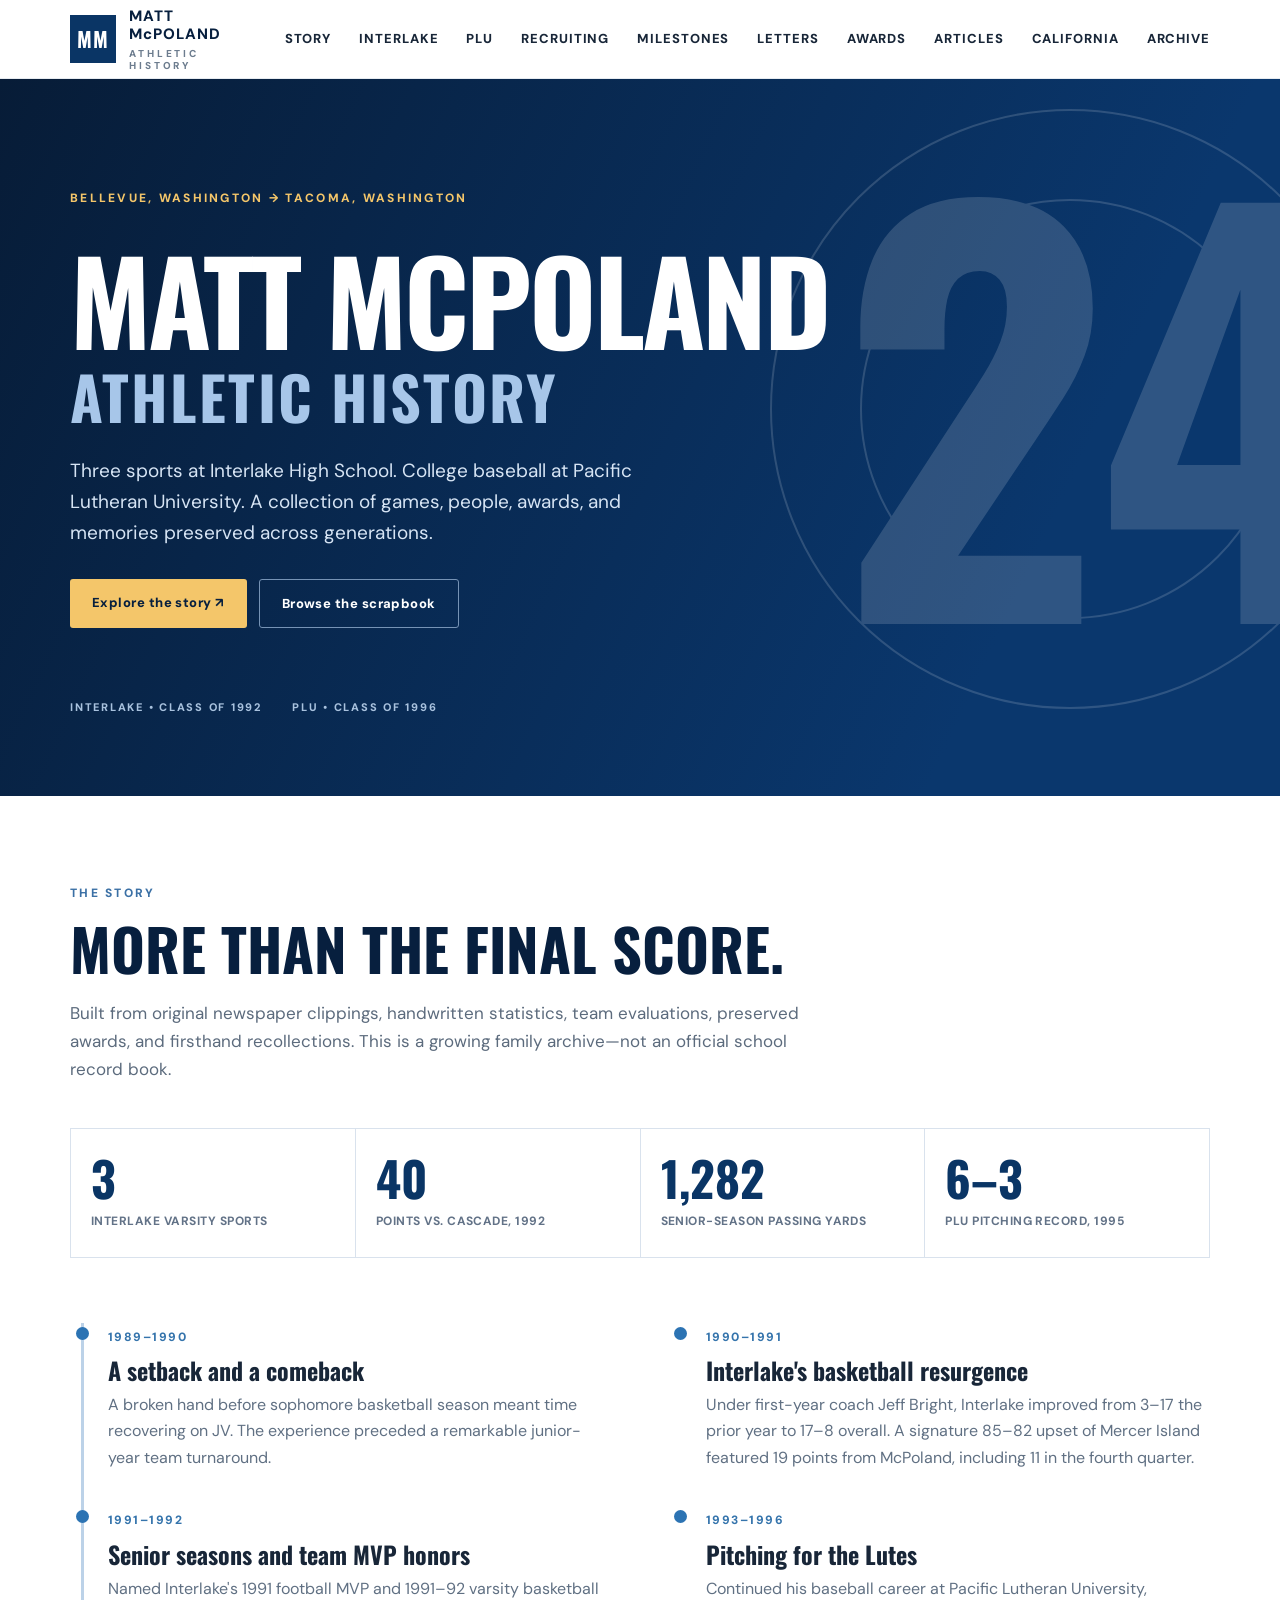
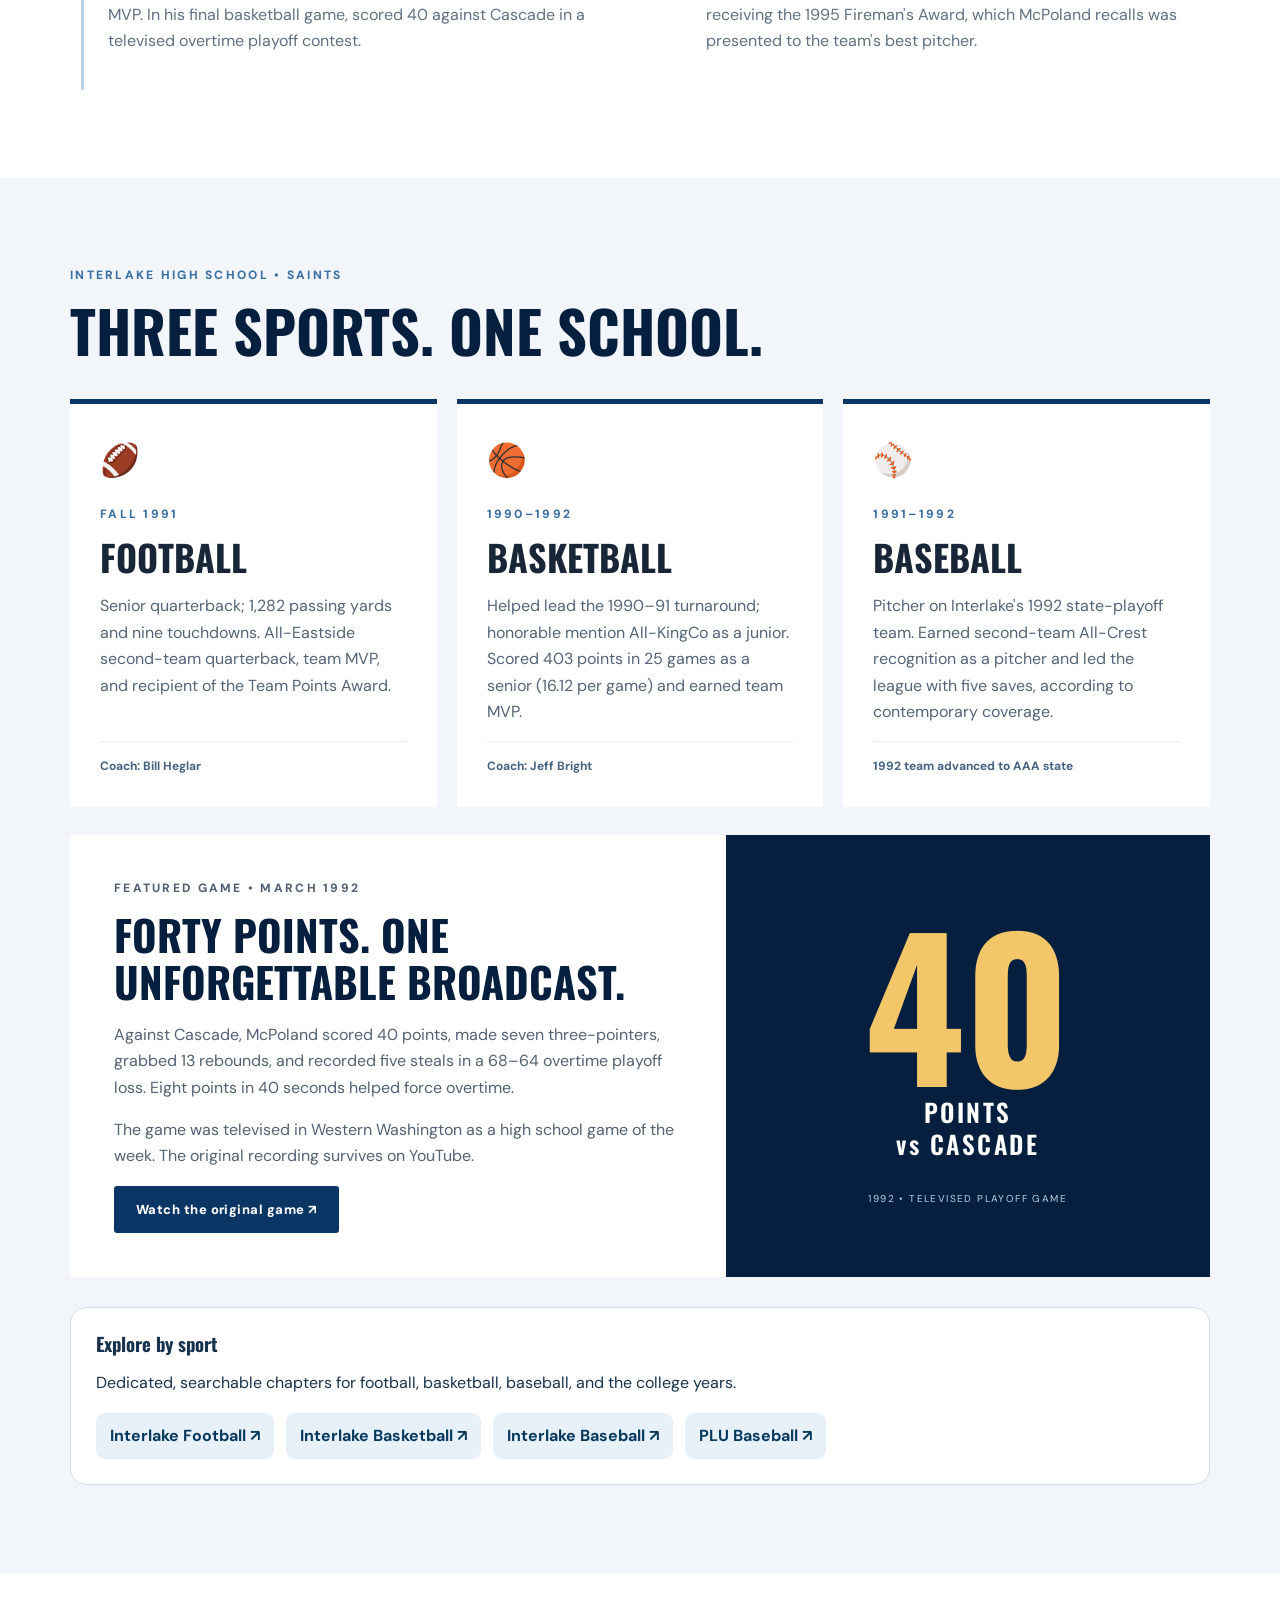
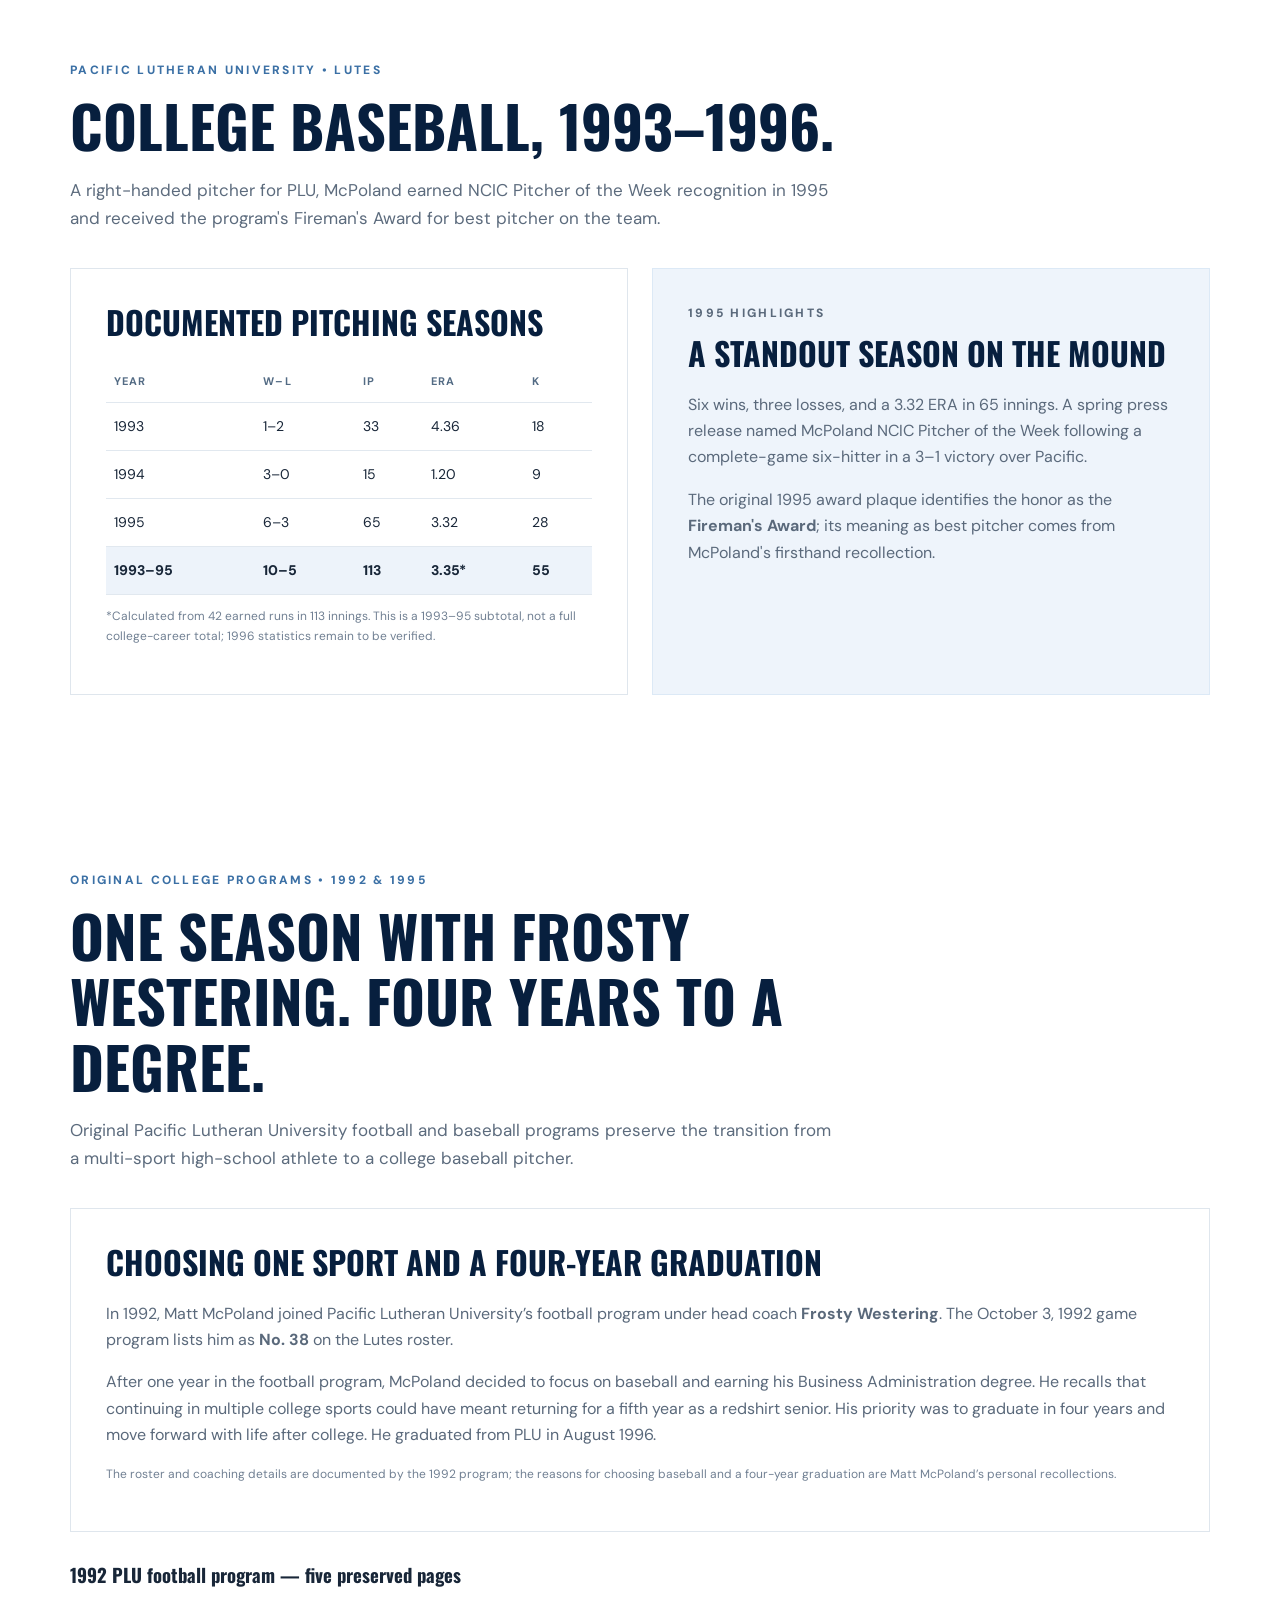
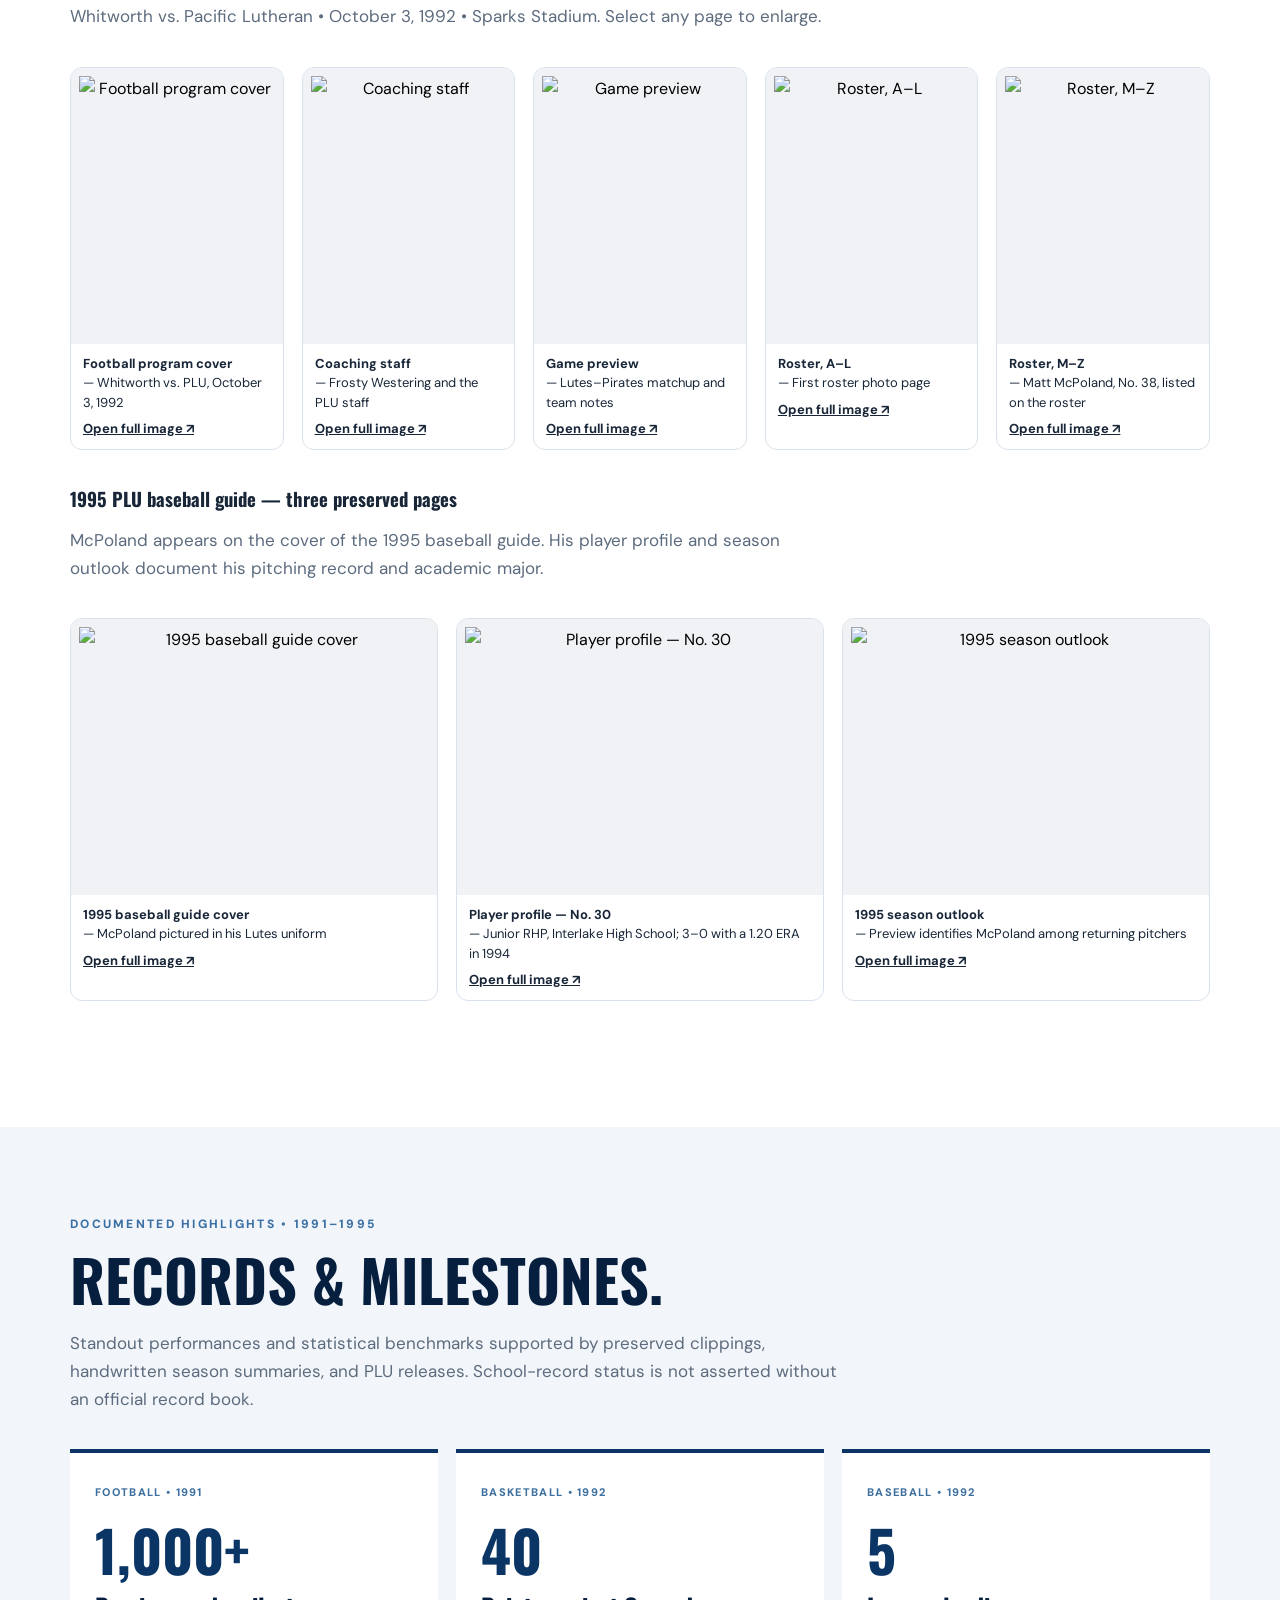
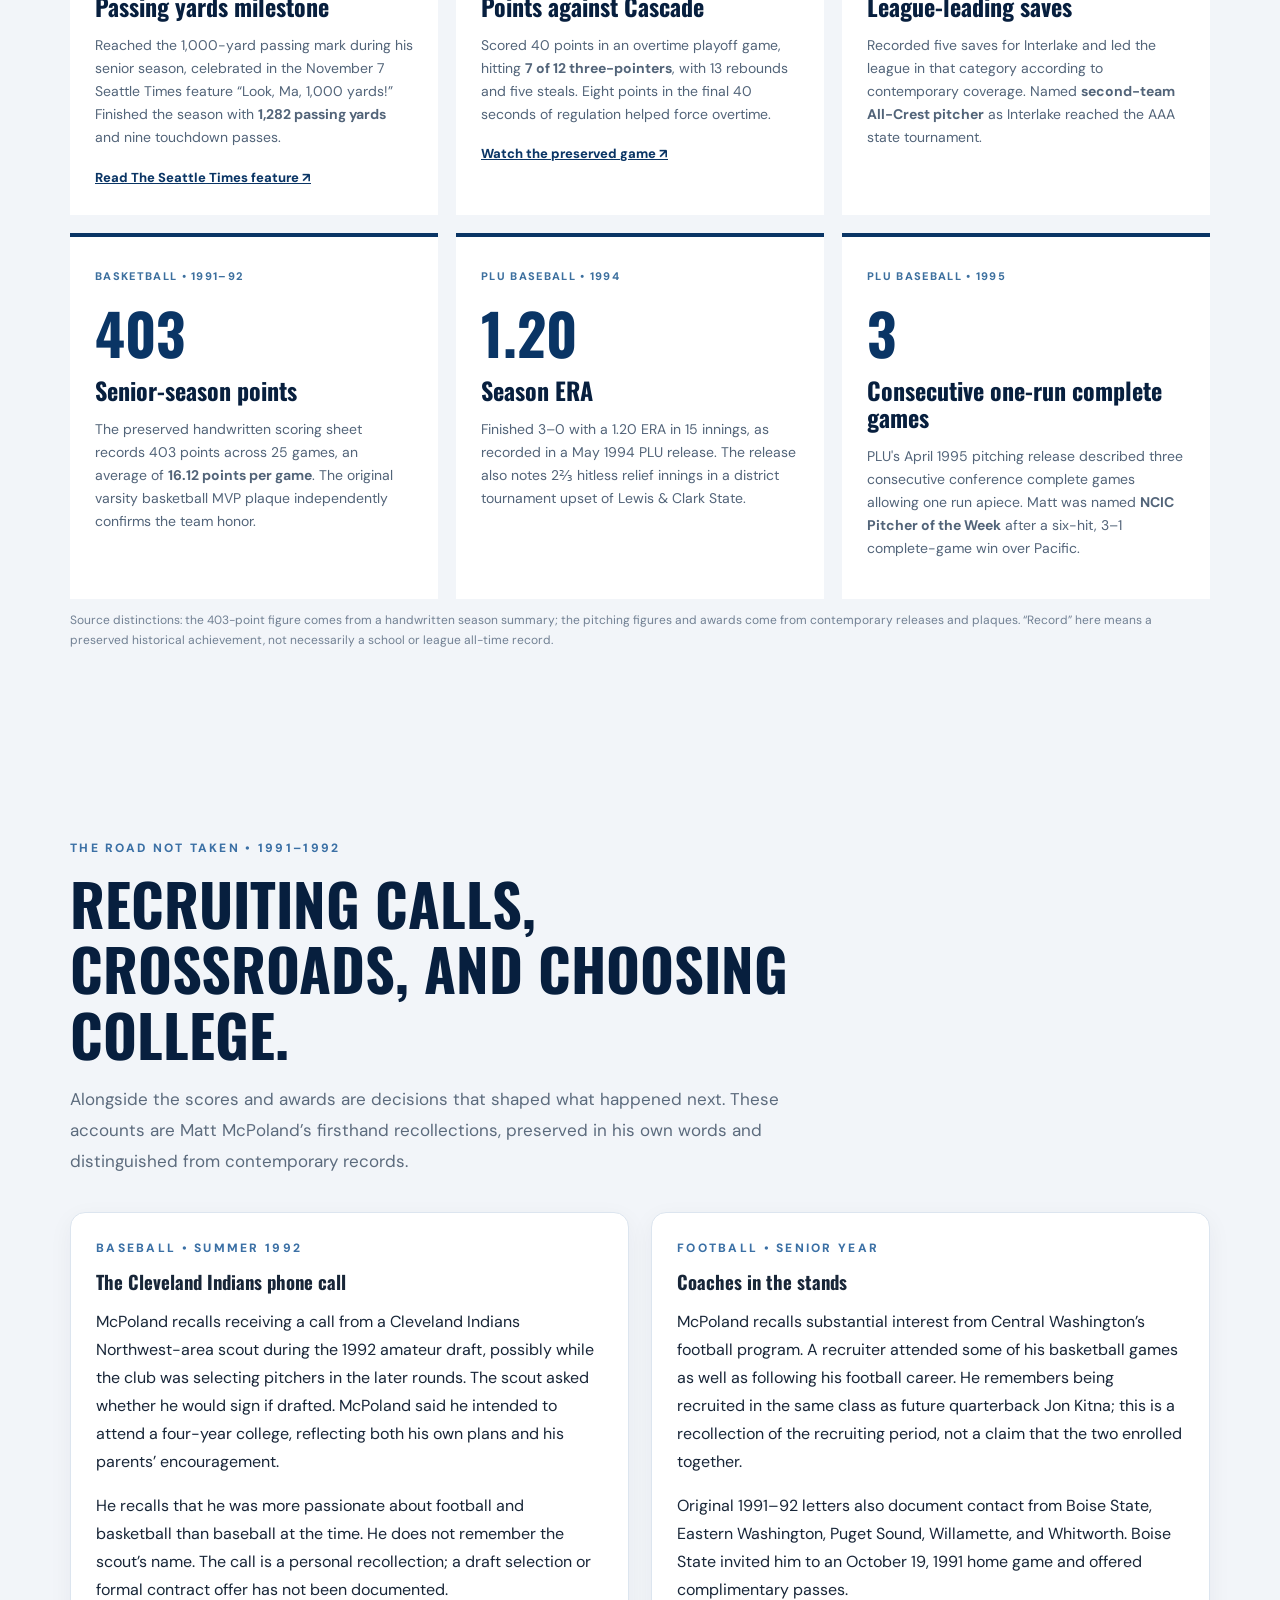
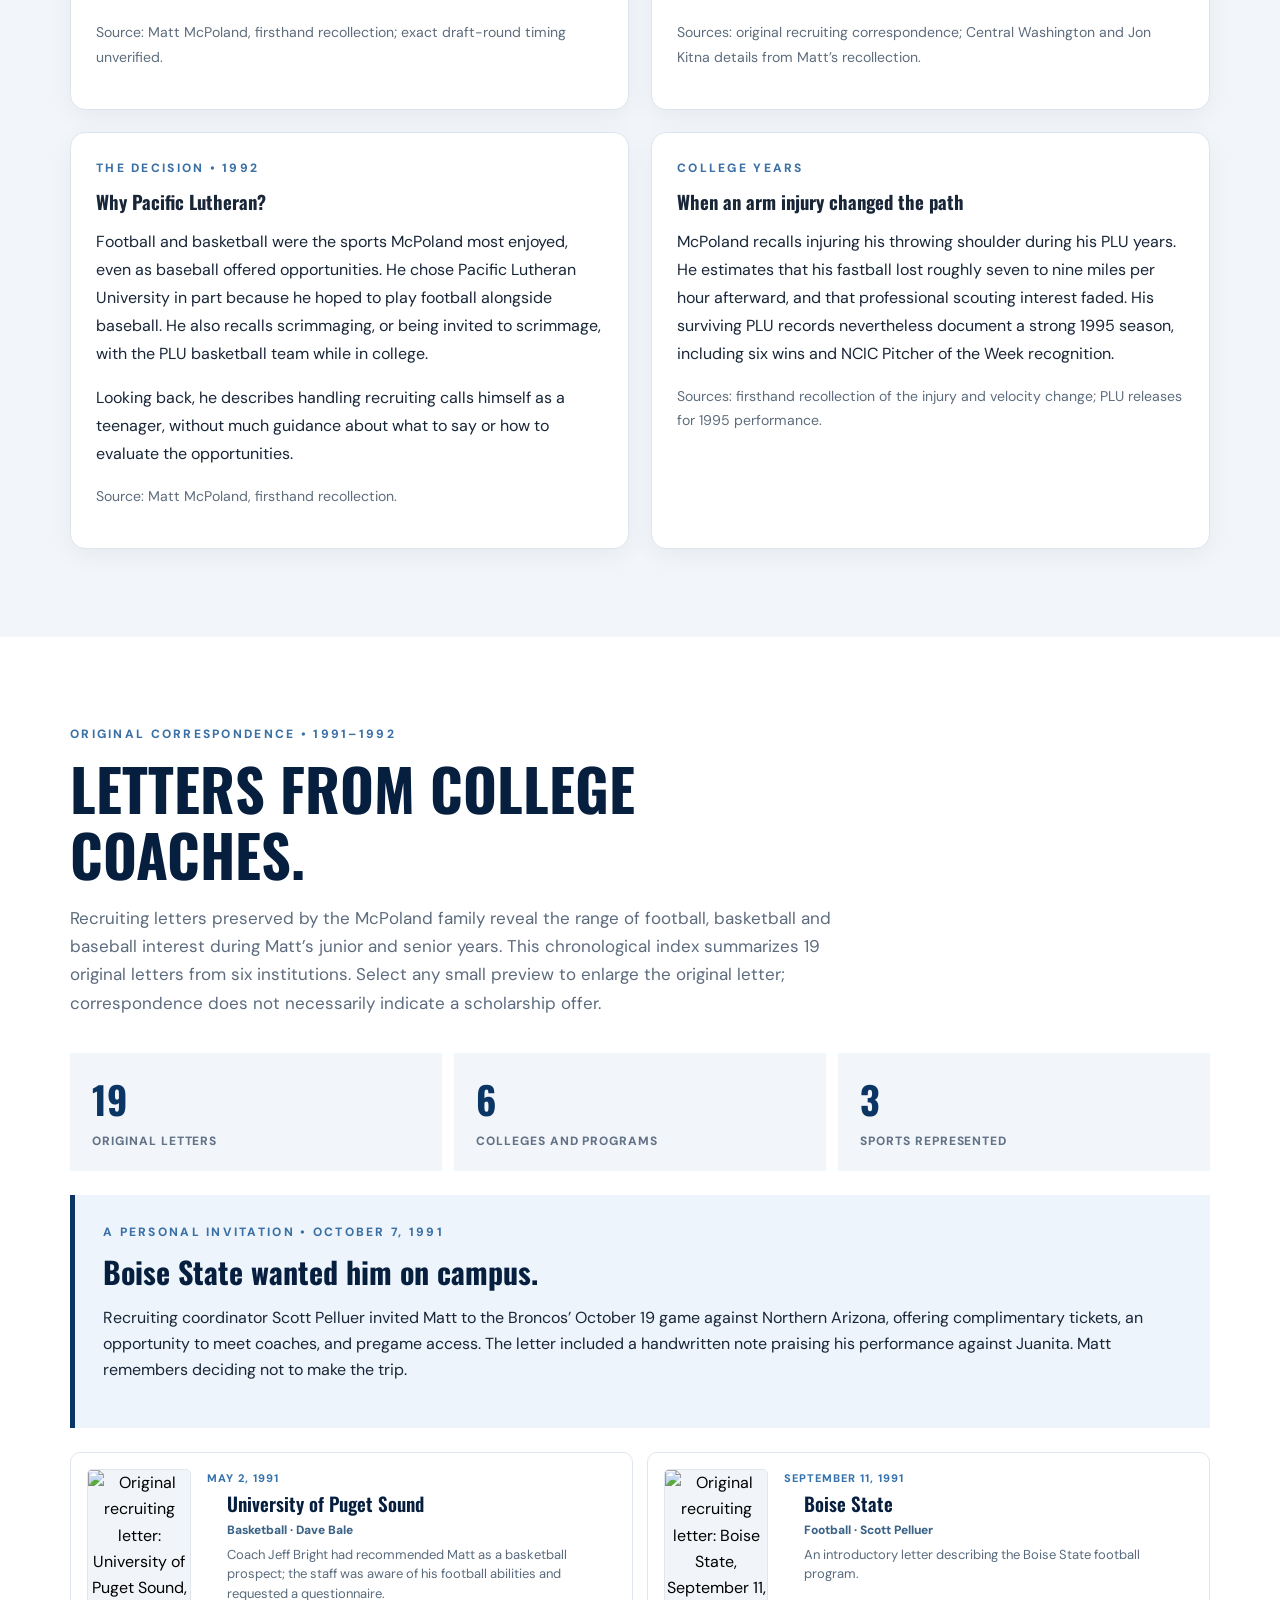
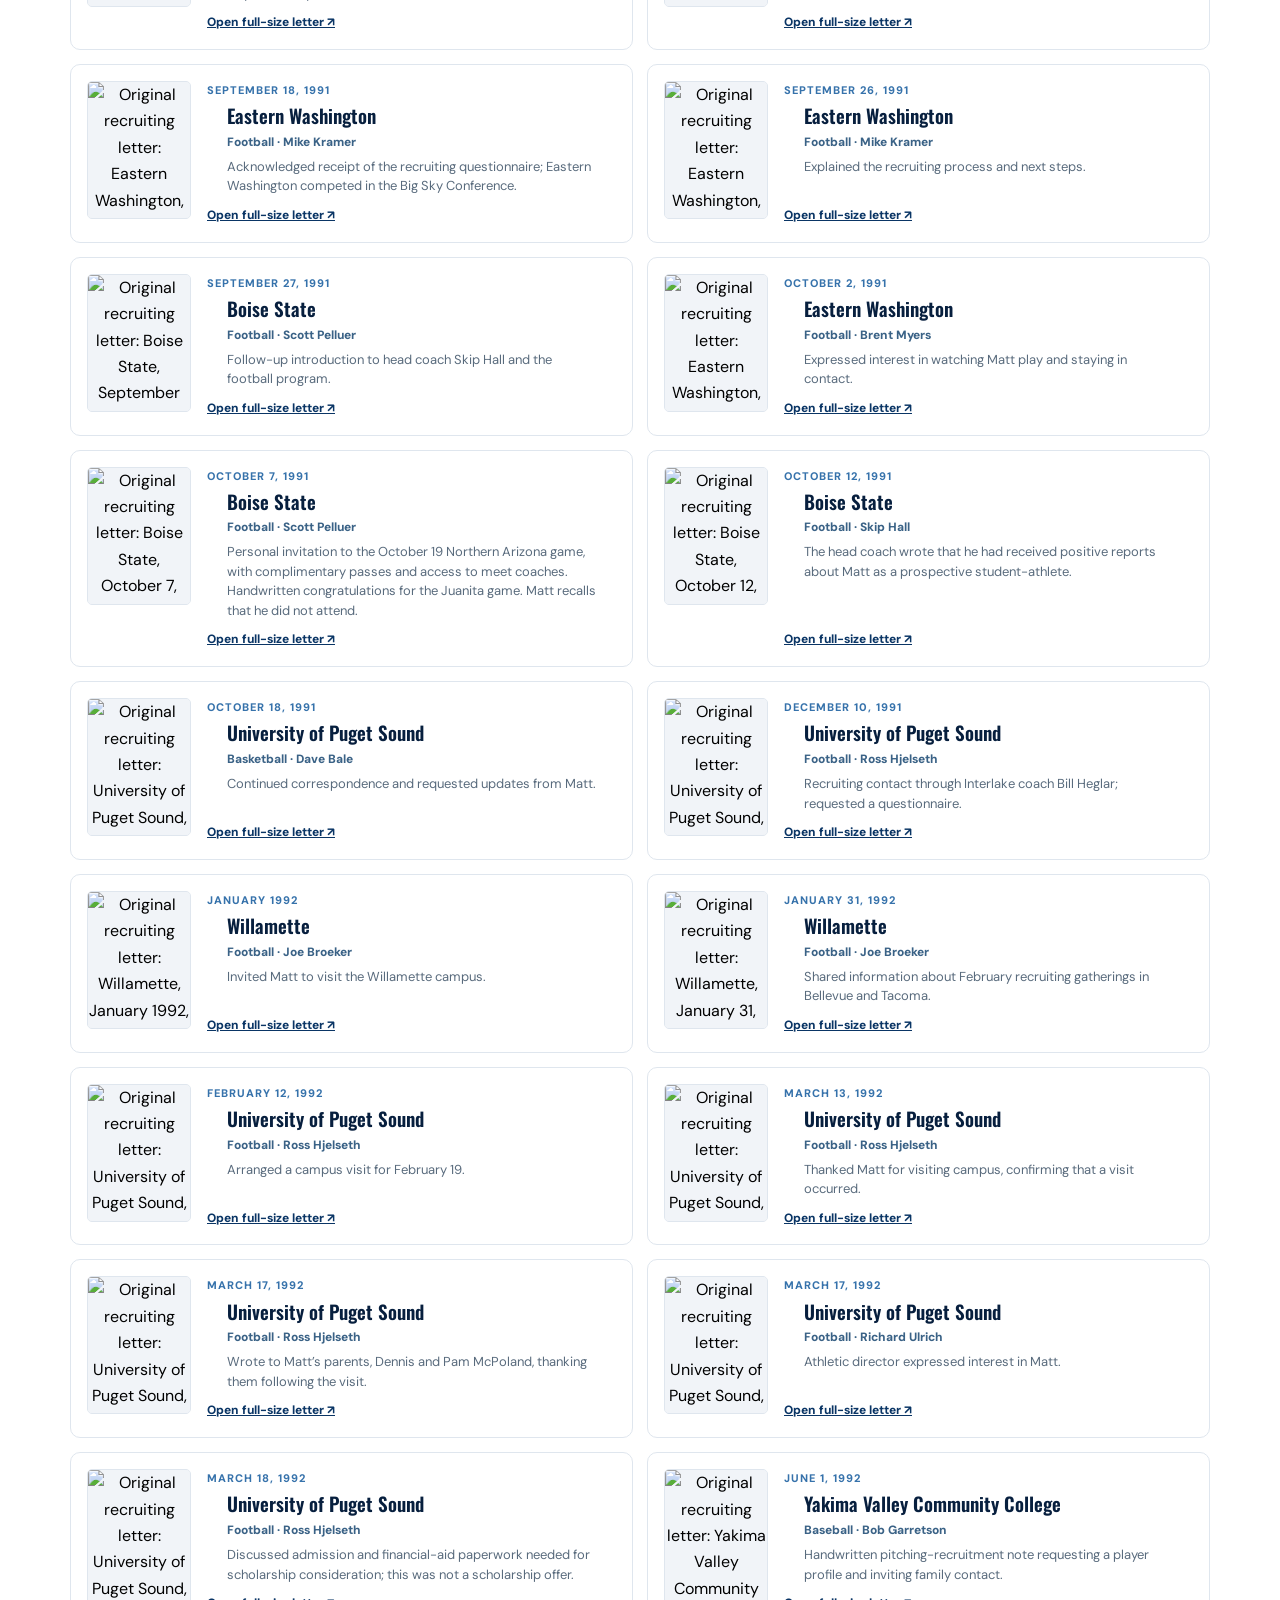
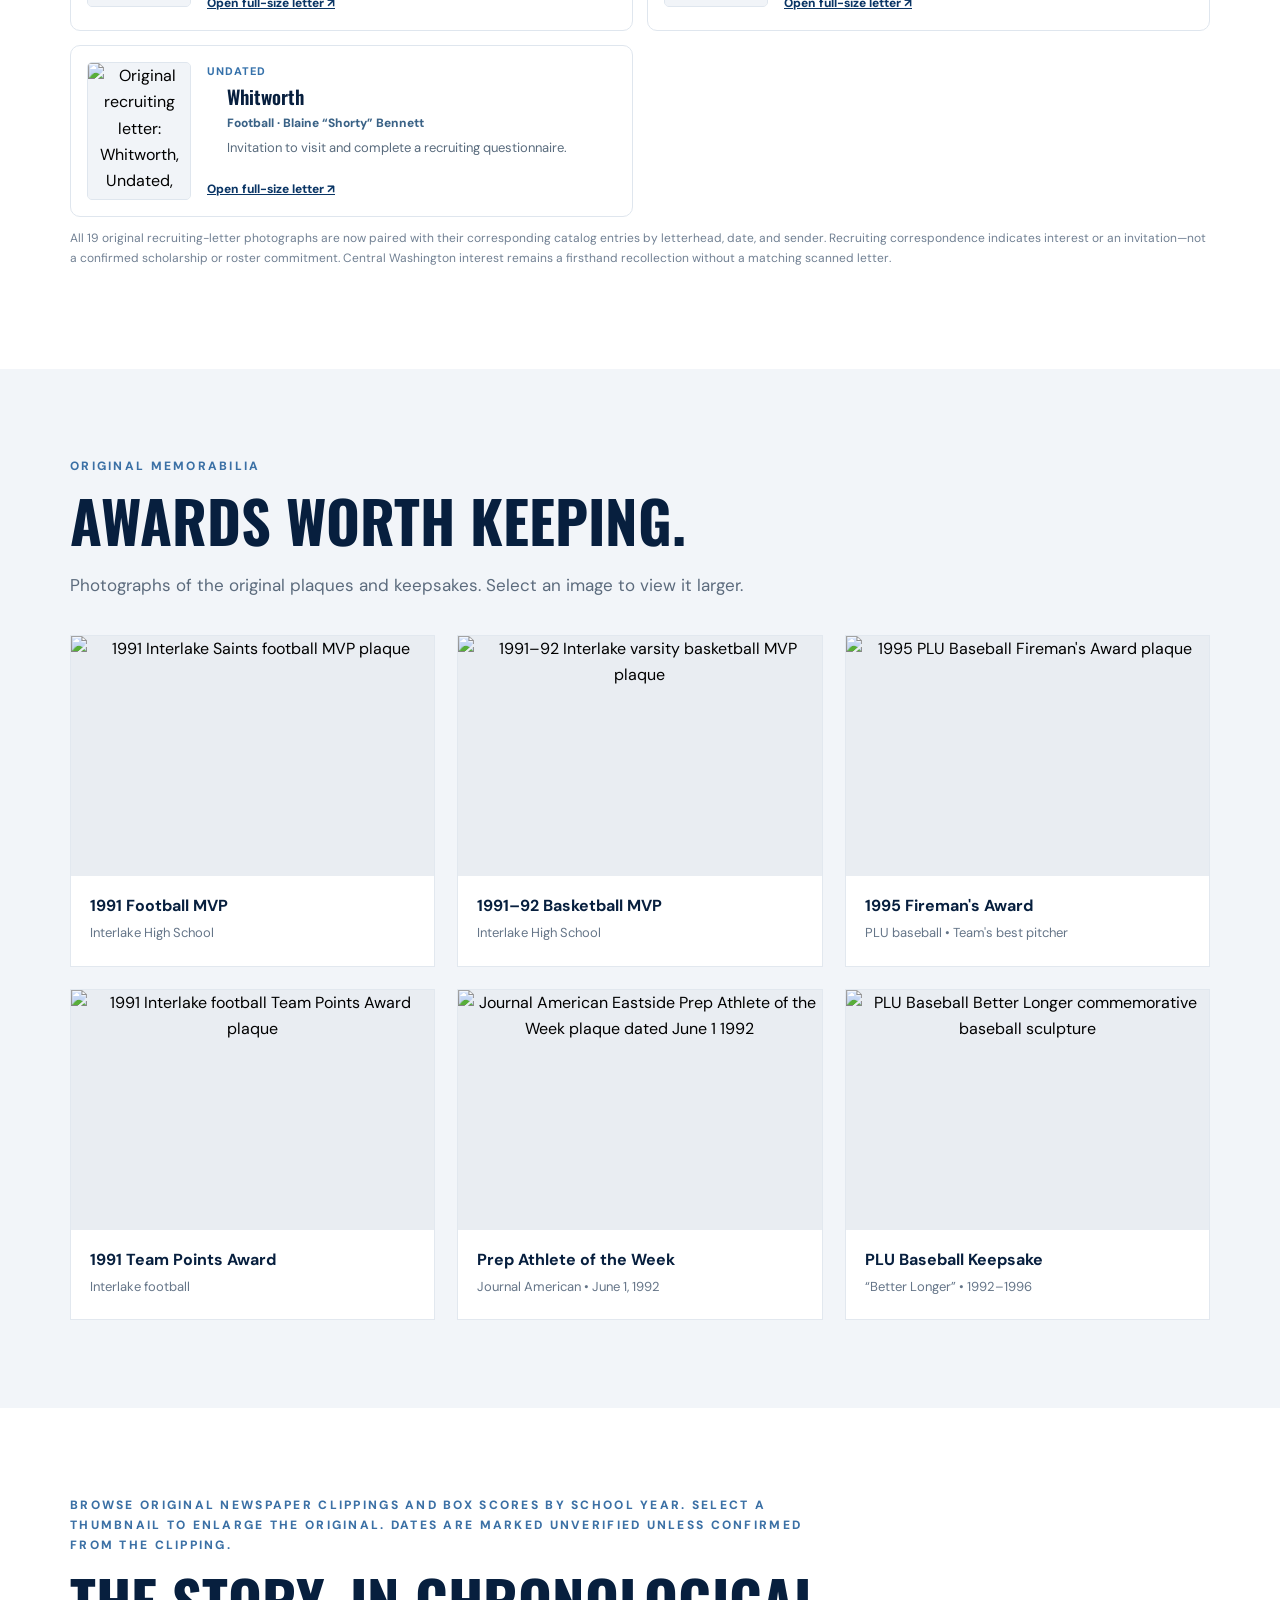
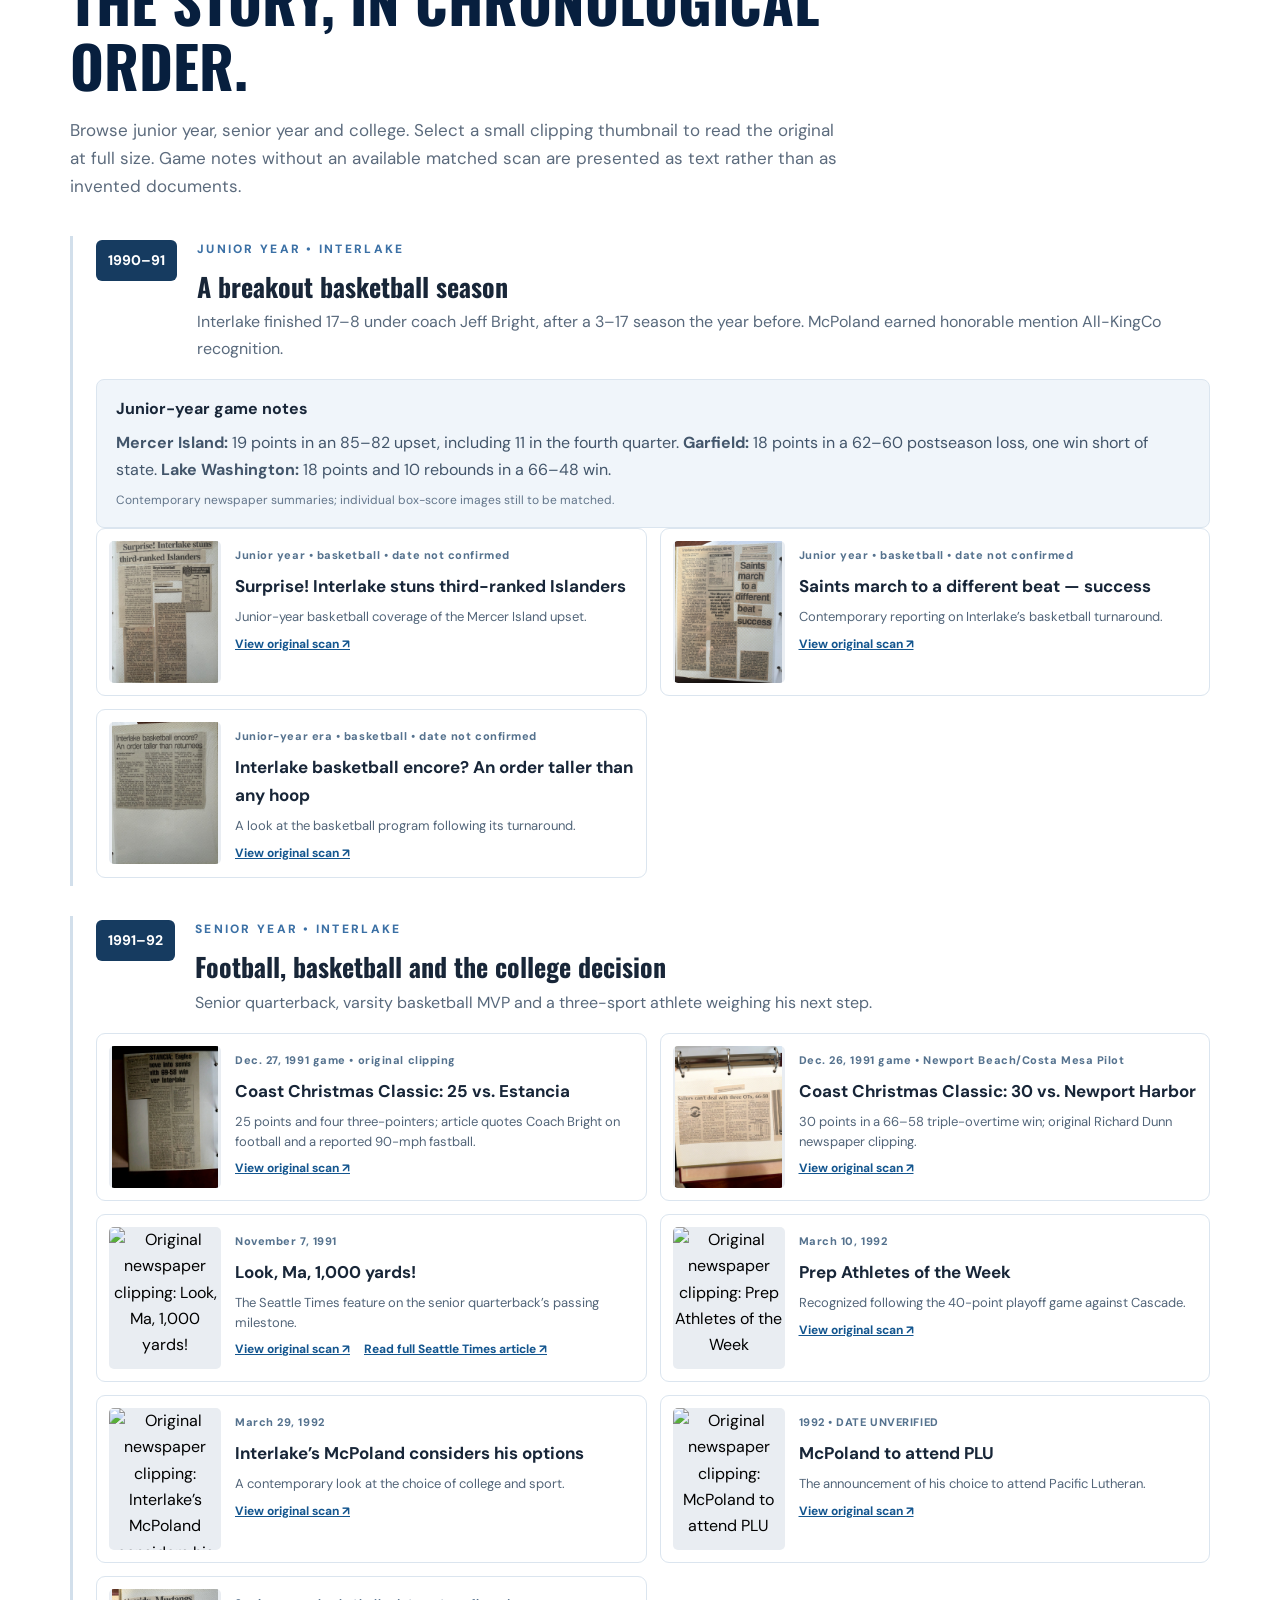
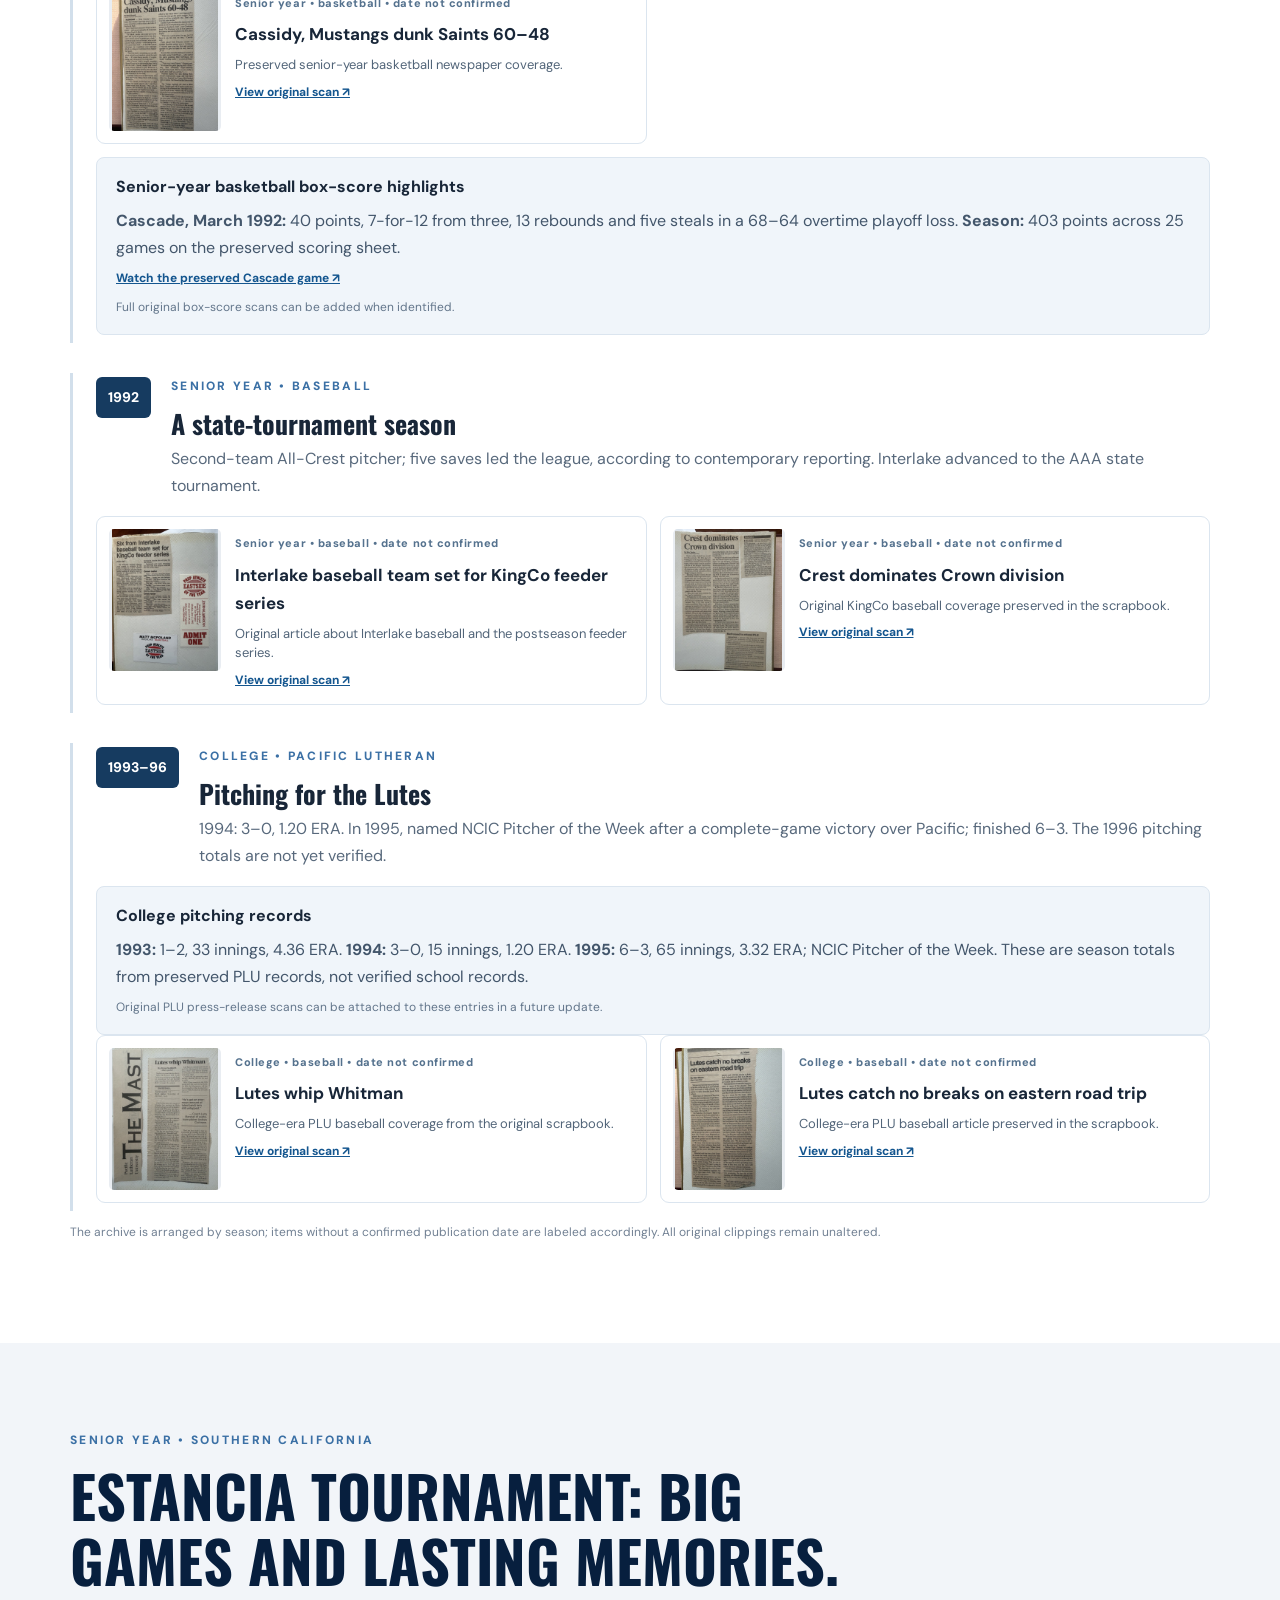
==== commit 0230435a: "Add files via upload" ====
--- a/index.html
+++ b/index.html
@@ -5,7 +5,7 @@
 <main id="main"><section class="hero" id="home"><div class="wrap hero-inner"><div class="eyebrow">BELLEVUE, WASHINGTON → TACOMA, WASHINGTON</div><h1>Matt McPoland<span>Athletic History</span></h1><p class="lede">Three sports at Interlake High School. College baseball at Pacific Lutheran University. A collection of games, people, awards, and memories preserved across generations.</p><div class="hero-actions"><a class="btn" href="#story">Explore the story ↗</a><a class="btn ghost" href="#archive">Browse the scrapbook</a></div><div class="meta"><span>INTERLAKE • CLASS OF 1992</span><span>PLU • CLASS OF 1996</span></div></div><div aria-hidden="true" class="hero-graphic"><div class="circle c1"></div><div class="circle c2"></div><div class="huge">24</div><div class="vertical">THE SCRAPBOOK YEARS</div></div></section>
 <section class="section wrap" id="story"><div class="section-heading"><p class="kicker">THE STORY</p><h2>More than the final score.</h2><p>Built from original newspaper clippings, handwritten statistics, team evaluations, preserved awards, and firsthand recollections. This is a growing family archive—not an official school record book.</p></div><div class="stats"><div><b>3</b><span>Interlake varsity sports</span></div><div><b>40</b><span>Points vs. Cascade, 1992</span></div><div><b>1,282</b><span>Senior-season passing yards</span></div><div><b>6–3</b><span>PLU pitching record, 1995</span></div></div><div class="timeline"><div class="time"><span>1989–1990</span><h3>A setback and a comeback</h3><p>A broken hand before sophomore basketball season meant time recovering on JV. The experience preceded a remarkable junior-year team turnaround.</p></div><div class="time"><span>1990–1991</span><h3>Interlake's basketball resurgence</h3><p>Under first-year coach Jeff Bright, Interlake improved from 3–17 the prior year to 17–8 overall. A signature 85–82 upset of Mercer Island featured 19 points from McPoland, including 11 in the fourth quarter.</p></div><div class="time"><span>1991–1992</span><h3>Senior seasons and team MVP honors</h3><p>Named Interlake's 1991 football MVP and 1991–92 varsity basketball MVP. In his final basketball game, scored 40 against Cascade in a televised overtime playoff contest.</p></div><div class="time"><span>1993–1996</span><h3>Pitching for the Lutes</h3><p>Continued his baseball career at Pacific Lutheran University, receiving the 1995 Fireman's Award, which McPoland recalls was presented to the team's best pitcher.</p></div></div></section>
 <section class="section pale" id="interlake"><div class="wrap"><div class="section-heading"><p class="kicker">INTERLAKE HIGH SCHOOL • SAINTS</p><h2>Three sports. One school.</h2></div><div class="sport-grid"><article class="sport"><div class="sport-icon">🏈</div><p class="kicker">FALL 1991</p><h3>Football</h3><p>Senior quarterback; 1,282 passing yards and nine touchdowns. All-Eastside second-team quarterback, team MVP, and recipient of the Team Points Award.</p><div class="sport-foot">Coach: Bill Heglar</div></article><article class="sport"><div class="sport-icon">🏀</div><p class="kicker">1990–1992</p><h3>Basketball</h3><p>Helped lead the 1990–91 turnaround; honorable mention All-KingCo as a junior. Scored 403 points in 25 games as a senior (16.12 per game) and earned team MVP.</p><div class="sport-foot">Coach: Jeff Bright</div></article><article class="sport"><div class="sport-icon">⚾</div><p class="kicker">1991–1992</p><h3>Baseball</h3><p>Pitcher on Interlake's 1992 state-playoff team. Earned second-team All-Crest recognition as a pitcher and led the league with five saves, according to contemporary coverage.</p><div class="sport-foot">1992 team advanced to AAA state</div></article></div><div class="feature"><div class="feature-copy"><p class="kicker">FEATURED GAME • MARCH 1992</p><h3>Forty points. One unforgettable broadcast.</h3><p>Against Cascade, McPoland scored 40 points, made seven three-pointers, grabbed 13 rebounds, and recorded five steals in a 68–64 overtime playoff loss. Eight points in 40 seconds helped force overtime.</p><p>The game was televised in Western Washington as a high school game of the week. The original recording survives on YouTube.</p><a class="btn dark" href="https://youtu.be/geZacXmgTA0" rel="noopener noreferrer" target="_blank">Watch the original game ↗</a></div><div class="feature-art"><span>40</span><small>POINTS<br/>vs CASCADE</small><div>1992 • TELEVISED PLAYOFF GAME</div></div></div><div class="sports-pages"><h3>Explore by sport</h3><p>Dedicated, searchable chapters for football, basketball, baseball, and the college years.</p><div class="sports-links"><a href="interlake-football.html">Interlake Football ↗</a><a href="interlake-basketball.html">Interlake Basketball ↗</a><a href="interlake-baseball.html">Interlake Baseball ↗</a><a href="plu-baseball.html">PLU Baseball ↗</a></div></div></div></section>
-<section class="section wrap" id="plu"><div class="section-heading"><p class="kicker">PACIFIC LUTHERAN UNIVERSITY • LUTES</p><h2>College baseball, 1993–1996.</h2><p>A right-handed pitcher for PLU, McPoland earned NCIC Pitcher of the Week recognition in 1995 and received the program's Fireman's Award for best pitcher on the team.</p></div><div class="two"><div class="panel"><h3>Documented pitching seasons</h3><div class="table-wrap"><table><thead><tr><th>Year</th><th>W–L</th><th>IP</th><th>ERA</th><th>K</th></tr></thead><tbody><tr><td>1993</td><td>1–2</td><td>33</td><td>4.36</td><td>18</td></tr><tr><td>1994</td><td>3–0</td><td>15</td><td>1.20</td><td>9</td></tr><tr><td>1995</td><td>6–3</td><td>65</td><td>3.32</td><td>28</td></tr><tr class="total"><td>1993–95</td><td>10–5</td><td>113</td><td>3.35*</td><td>55</td></tr></tbody></table></div><p class="fine">*Calculated from 42 earned runs in 113 innings. This is a 1993–95 subtotal, not a full college-career total; 1996 statistics remain to be verified.</p></div><div class="panel highlight"><p class="kicker">1995 HIGHLIGHTS</p><h3>A standout season on the mound</h3><p>Six wins, three losses, and a 3.32 ERA in 65 innings. A spring press release named McPoland NCIC Pitcher of the Week following a complete-game six-hitter in a 3–1 victory over Pacific.</p><p>The original 1995 award plaque identifies the honor as the <strong>Fireman's Award</strong>; its meaning as best pitcher comes from McPoland's firsthand recollection.</p></div></div></section><section class="section pale" id="milestones"><div class="wrap"><div class="section-heading"><p class="kicker">DOCUMENTED HIGHLIGHTS • 1991–1995</p><h2>Records &amp; milestones.</h2><p>Standout performances and statistical benchmarks supported by preserved clippings, handwritten season summaries, and PLU releases. School-record status is not asserted without an official record book.</p></div><div class="milestone-grid">
+<section class="section wrap" id="plu"><div class="section-heading"><p class="kicker">PACIFIC LUTHERAN UNIVERSITY • LUTES</p><h2>College baseball, 1993–1996.</h2><p>A right-handed pitcher for PLU, McPoland earned NCIC Pitcher of the Week recognition in 1995 and received the program's Fireman's Award for best pitcher on the team.</p></div><div class="two"><div class="panel"><h3>Documented pitching seasons</h3><div class="table-wrap"><table><thead><tr><th>Year</th><th>W–L</th><th>IP</th><th>ERA</th><th>K</th></tr></thead><tbody><tr><td>1993</td><td>1–2</td><td>33</td><td>4.36</td><td>18</td></tr><tr><td>1994</td><td>3–0</td><td>15</td><td>1.20</td><td>9</td></tr><tr><td>1995</td><td>6–3</td><td>65</td><td>3.32</td><td>28</td></tr><tr class="total"><td>1993–95</td><td>10–5</td><td>113</td><td>3.35*</td><td>55</td></tr></tbody></table></div><p class="fine">*Calculated from 42 earned runs in 113 innings. This is a 1993–95 subtotal, not a full college-career total; 1996 statistics remain to be verified.</p></div><div class="panel highlight"><p class="kicker">1995 HIGHLIGHTS</p><h3>A standout season on the mound</h3><p>Six wins, three losses, and a 3.32 ERA in 65 innings. A spring press release named McPoland NCIC Pitcher of the Week following a complete-game six-hitter in a 3–1 victory over Pacific.</p><p>The original 1995 award plaque identifies the honor as the <strong>Fireman's Award</strong>; its meaning as best pitcher comes from McPoland's firsthand recollection.</p></div></div></section><section class="section wrap" id="plu-programs"><div class="section-heading"><p class="kicker">ORIGINAL COLLEGE PROGRAMS • 1992 &amp; 1995</p><h2>One season with Frosty Westering. Four years to a degree.</h2><p>Original Pacific Lutheran University football and baseball programs preserve the transition from a multi-sport high-school athlete to a college baseball pitcher.</p></div><div class="panel plu-memory"><h3>Choosing one sport and a four-year graduation</h3><p>In 1992, Matt McPoland joined Pacific Lutheran University’s football program under head coach <strong>Frosty Westering</strong>. The October 3, 1992 game program lists him as <strong>No. 38</strong> on the Lutes roster.</p><p>After one year in the football program, McPoland decided to focus on baseball and earning his Business Administration degree. He recalls that continuing in multiple college sports could have meant returning for a fifth year as a redshirt senior. His priority was to graduate in four years and move forward with life after college. He graduated from PLU in August 1996.</p><p class="fine">The roster and coaching details are documented by the 1992 program; the reasons for choosing baseball and a four-year graduation are Matt McPoland’s personal recollections.</p></div><div class="section-heading"><h3>1992 PLU football program — five preserved pages</h3><p>Whitworth vs. Pacific Lutheran • October 3, 1992 • Sparks Stadium. Select any page to enlarge.</p></div><div class="plu-program-grid"><figure class="plu-program-page"><button aria-label="Enlarge Football program cover" class="plu-program-thumb" data-caption="Football program cover" data-image="assets/plu-football-1992-cover.jpg" type="button"><img alt="Football program cover" loading="lazy" src="assets/plu-football-1992-cover.jpg"/></button><figcaption><strong>Football program cover</strong> — Whitworth vs. PLU, October 3, 1992 <a href="assets/plu-football-1992-cover.jpg" rel="noopener" target="_blank">Open full image ↗</a></figcaption></figure><figure class="plu-program-page"><button aria-label="Enlarge Coaching staff" class="plu-program-thumb" data-caption="Coaching staff" data-image="assets/plu-football-1992-coaches.jpg" type="button"><img alt="Coaching staff" loading="lazy" src="assets/plu-football-1992-coaches.jpg"/></button><figcaption><strong>Coaching staff</strong> — Frosty Westering and the PLU staff <a href="assets/plu-football-1992-coaches.jpg" rel="noopener" target="_blank">Open full image ↗</a></figcaption></figure><figure class="plu-program-page"><button aria-label="Enlarge Game preview" class="plu-program-thumb" data-caption="Game preview" data-image="assets/plu-football-1992-matchup.jpg" type="button"><img alt="Game preview" loading="lazy" src="assets/plu-football-1992-matchup.jpg"/></button><figcaption><strong>Game preview</strong> — Lutes–Pirates matchup and team notes <a href="assets/plu-football-1992-matchup.jpg" rel="noopener" target="_blank">Open full image ↗</a></figcaption></figure><figure class="plu-program-page"><button aria-label="Enlarge Roster, A–L" class="plu-program-thumb" data-caption="Roster, A–L" data-image="assets/plu-football-1992-roster-a.jpg" type="button"><img alt="Roster, A–L" loading="lazy" src="assets/plu-football-1992-roster-a.jpg"/></button><figcaption><strong>Roster, A–L</strong> — First roster photo page <a href="assets/plu-football-1992-roster-a.jpg" rel="noopener" target="_blank">Open full image ↗</a></figcaption></figure><figure class="plu-program-page"><button aria-label="Enlarge Roster, M–Z" class="plu-program-thumb" data-caption="Roster, M–Z" data-image="assets/plu-football-1992-roster-mcpoland.jpg" type="button"><img alt="Roster, M–Z" loading="lazy" src="assets/plu-football-1992-roster-mcpoland.jpg"/></button><figcaption><strong>Roster, M–Z</strong> — Matt McPoland, No. 38, listed on the roster <a href="assets/plu-football-1992-roster-mcpoland.jpg" rel="noopener" target="_blank">Open full image ↗</a></figcaption></figure></div><div class="section-heading plu-second"><h3>1995 PLU baseball guide — three preserved pages</h3><p>McPoland appears on the cover of the 1995 baseball guide. His player profile and season outlook document his pitching record and academic major.</p></div><div class="plu-program-grid"><figure class="plu-program-page"><button aria-label="Enlarge 1995 baseball guide cover" class="plu-program-thumb" data-caption="1995 baseball guide cover" data-image="assets/plu-baseball-1995-cover.jpg" type="button"><img alt="1995 baseball guide cover" loading="lazy" src="assets/plu-baseball-1995-cover.jpg"/></button><figcaption><strong>1995 baseball guide cover</strong> — McPoland pictured in his Lutes uniform <a href="assets/plu-baseball-1995-cover.jpg" rel="noopener" target="_blank">Open full image ↗</a></figcaption></figure><figure class="plu-program-page"><button aria-label="Enlarge Player profile — No. 30" class="plu-program-thumb" data-caption="Player profile — No. 30" data-image="assets/plu-baseball-1995-player-profile.jpg" type="button"><img alt="Player profile — No. 30" loading="lazy" src="assets/plu-baseball-1995-player-profile.jpg"/></button><figcaption><strong>Player profile — No. 30</strong> — Junior RHP, Interlake High School; 3–0 with a 1.20 ERA in 1994 <a href="assets/plu-baseball-1995-player-profile.jpg" rel="noopener" target="_blank">Open full image ↗</a></figcaption></figure><figure class="plu-program-page"><button aria-label="Enlarge 1995 season outlook" class="plu-program-thumb" data-caption="1995 season outlook" data-image="assets/plu-baseball-1995-outlook.jpg" type="button"><img alt="1995 season outlook" loading="lazy" src="assets/plu-baseball-1995-outlook.jpg"/></button><figcaption><strong>1995 season outlook</strong> — Preview identifies McPoland among returning pitchers <a href="assets/plu-baseball-1995-outlook.jpg" rel="noopener" target="_blank">Open full image ↗</a></figcaption></figure></div></section><section class="section pale" id="milestones"><div class="wrap"><div class="section-heading"><p class="kicker">DOCUMENTED HIGHLIGHTS • 1991–1995</p><h2>Records &amp; milestones.</h2><p>Standout performances and statistical benchmarks supported by preserved clippings, handwritten season summaries, and PLU releases. School-record status is not asserted without an official record book.</p></div><div class="milestone-grid">
 <article class="milestone"><span class="milestone-year">FOOTBALL • 1991</span><strong>1,000+</strong><h3>Passing yards milestone</h3><p>Reached the 1,000-yard passing mark during his senior season, celebrated in the November 7 Seattle Times feature “Look, Ma, 1,000 yards!” Finished the season with <b>1,282 passing yards</b> and nine touchdown passes.</p><a href="https://archive.seattletimes.com/archive/19911107/1315900/look-ma-1000-yards----mothers-advice-worth-a-grand-to-interlake-qb" rel="noopener noreferrer" target="_blank">Read The Seattle Times feature ↗</a></article>
 <article class="milestone"><span class="milestone-year">BASKETBALL • 1992</span><strong>40</strong><h3>Points against Cascade</h3><p>Scored 40 points in an overtime playoff game, hitting <b>7 of 12 three-pointers</b>, with 13 rebounds and five steals. Eight points in the final 40 seconds of regulation helped force overtime.</p><a href="https://youtu.be/geZacXmgTA0" rel="noopener noreferrer" target="_blank">Watch the preserved game ↗</a></article>
 <article class="milestone"><span class="milestone-year">BASEBALL • 1992</span><strong>5</strong><h3>League-leading saves</h3><p>Recorded five saves for Interlake and led the league in that category according to contemporary coverage. Named <b>second-team All-Crest pitcher</b> as Interlake reached the AAA state tournament.</p></article>
--- a/styles.css
+++ b/styles.css
@@ -37,3 +37,6 @@
 .california-card .tournament-scan{display:block;width:100%;border:1px solid #dbe5ef;background:#f2f4f7;padding:8px;cursor:zoom-in;margin:16px 0 8px}
 .california-card .tournament-scan img{display:block;width:100%;height:230px;object-fit:contain}
 .california-card>a{display:inline-block;margin:6px 12px 0 0;color:#14568f;font-weight:800;font-size:13px}
+
+/* PLU archival program galleries */
+.plu-memory{margin:24px 0 32px}.plu-program-grid{display:grid;grid-template-columns:repeat(auto-fit,minmax(185px,1fr));gap:18px;margin:18px 0 38px}.plu-program-page{margin:0;border:1px solid #d9e2ec;border-radius:12px;overflow:hidden;background:#fff}.plu-program-thumb{width:100%;border:0;background:#f0f2f5;cursor:zoom-in;padding:8px}.plu-program-thumb img{display:block;width:100%;height:260px;object-fit:contain}.plu-program-page figcaption{padding:10px 12px;font-size:13px;line-height:1.5}.plu-program-page figcaption strong{display:block}.plu-program-page figcaption a{display:block;margin-top:7px;font-weight:700}.plu-second{margin-top:32px}
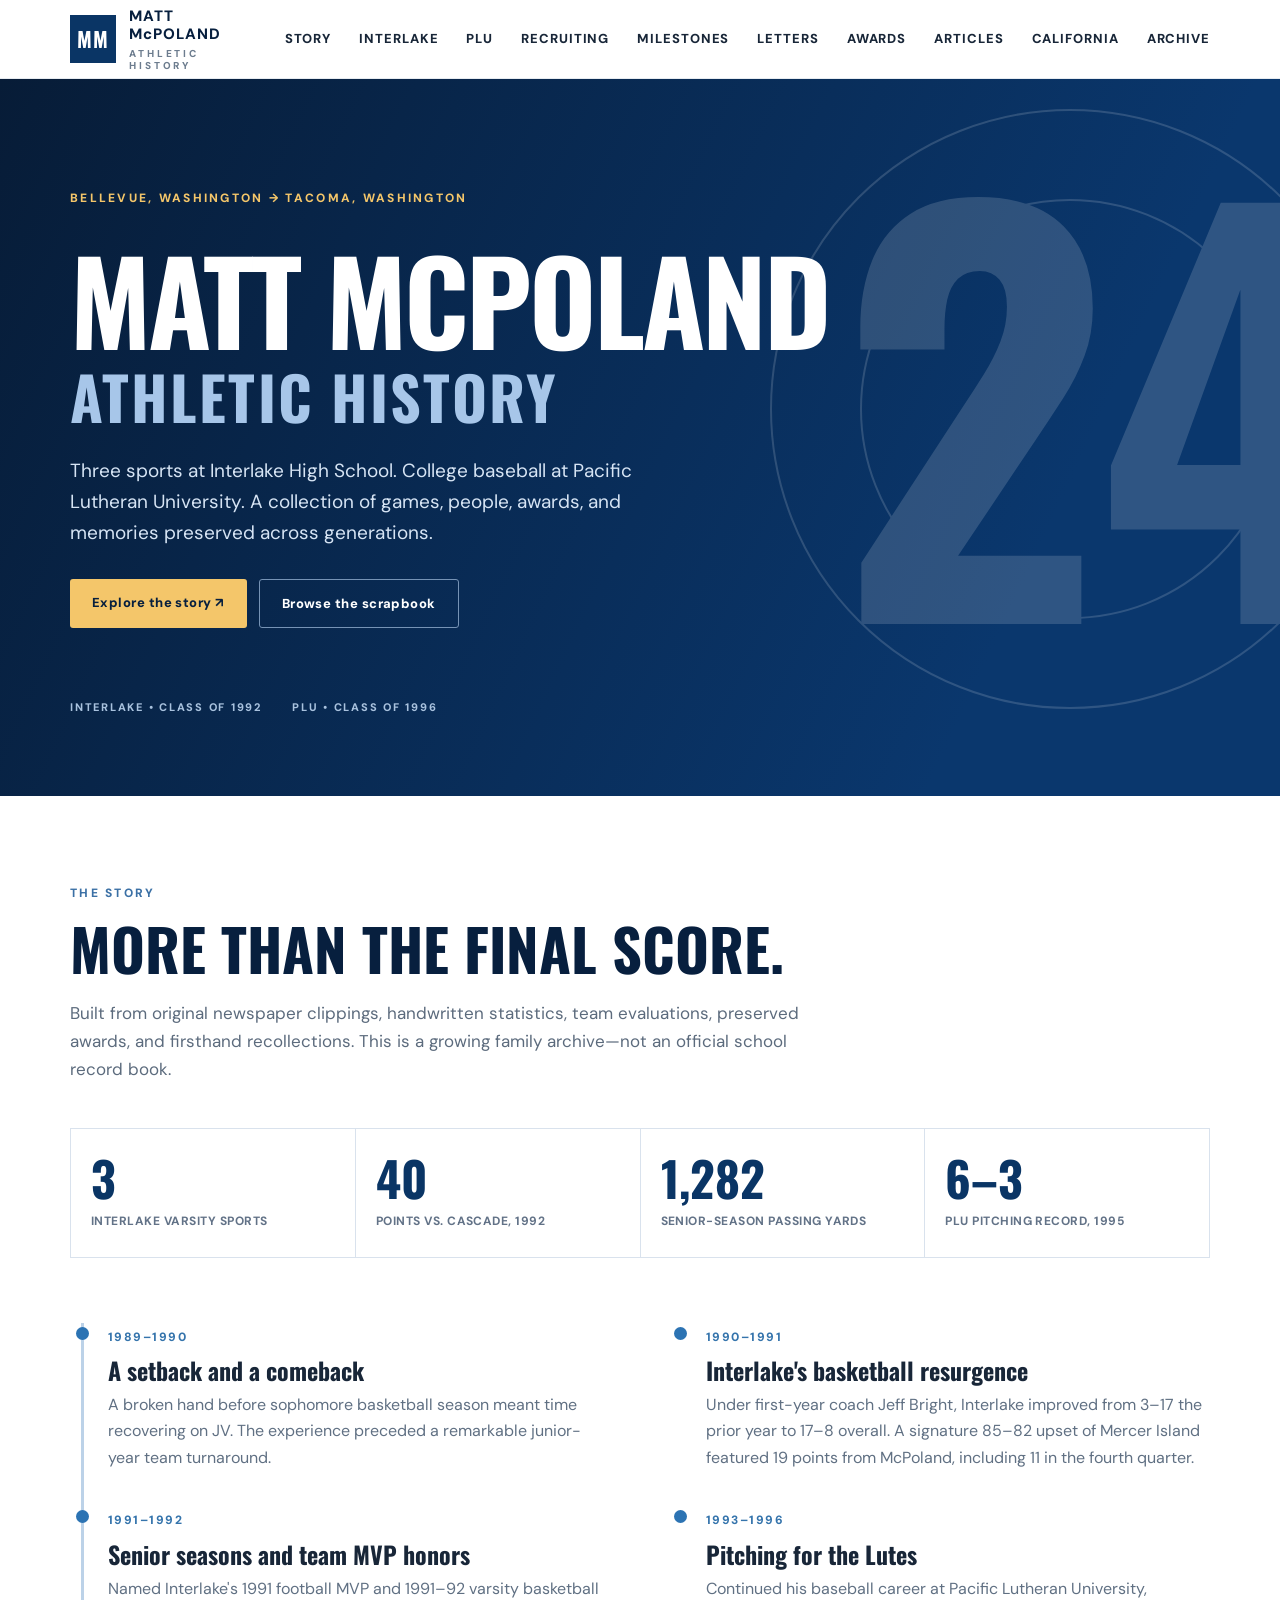
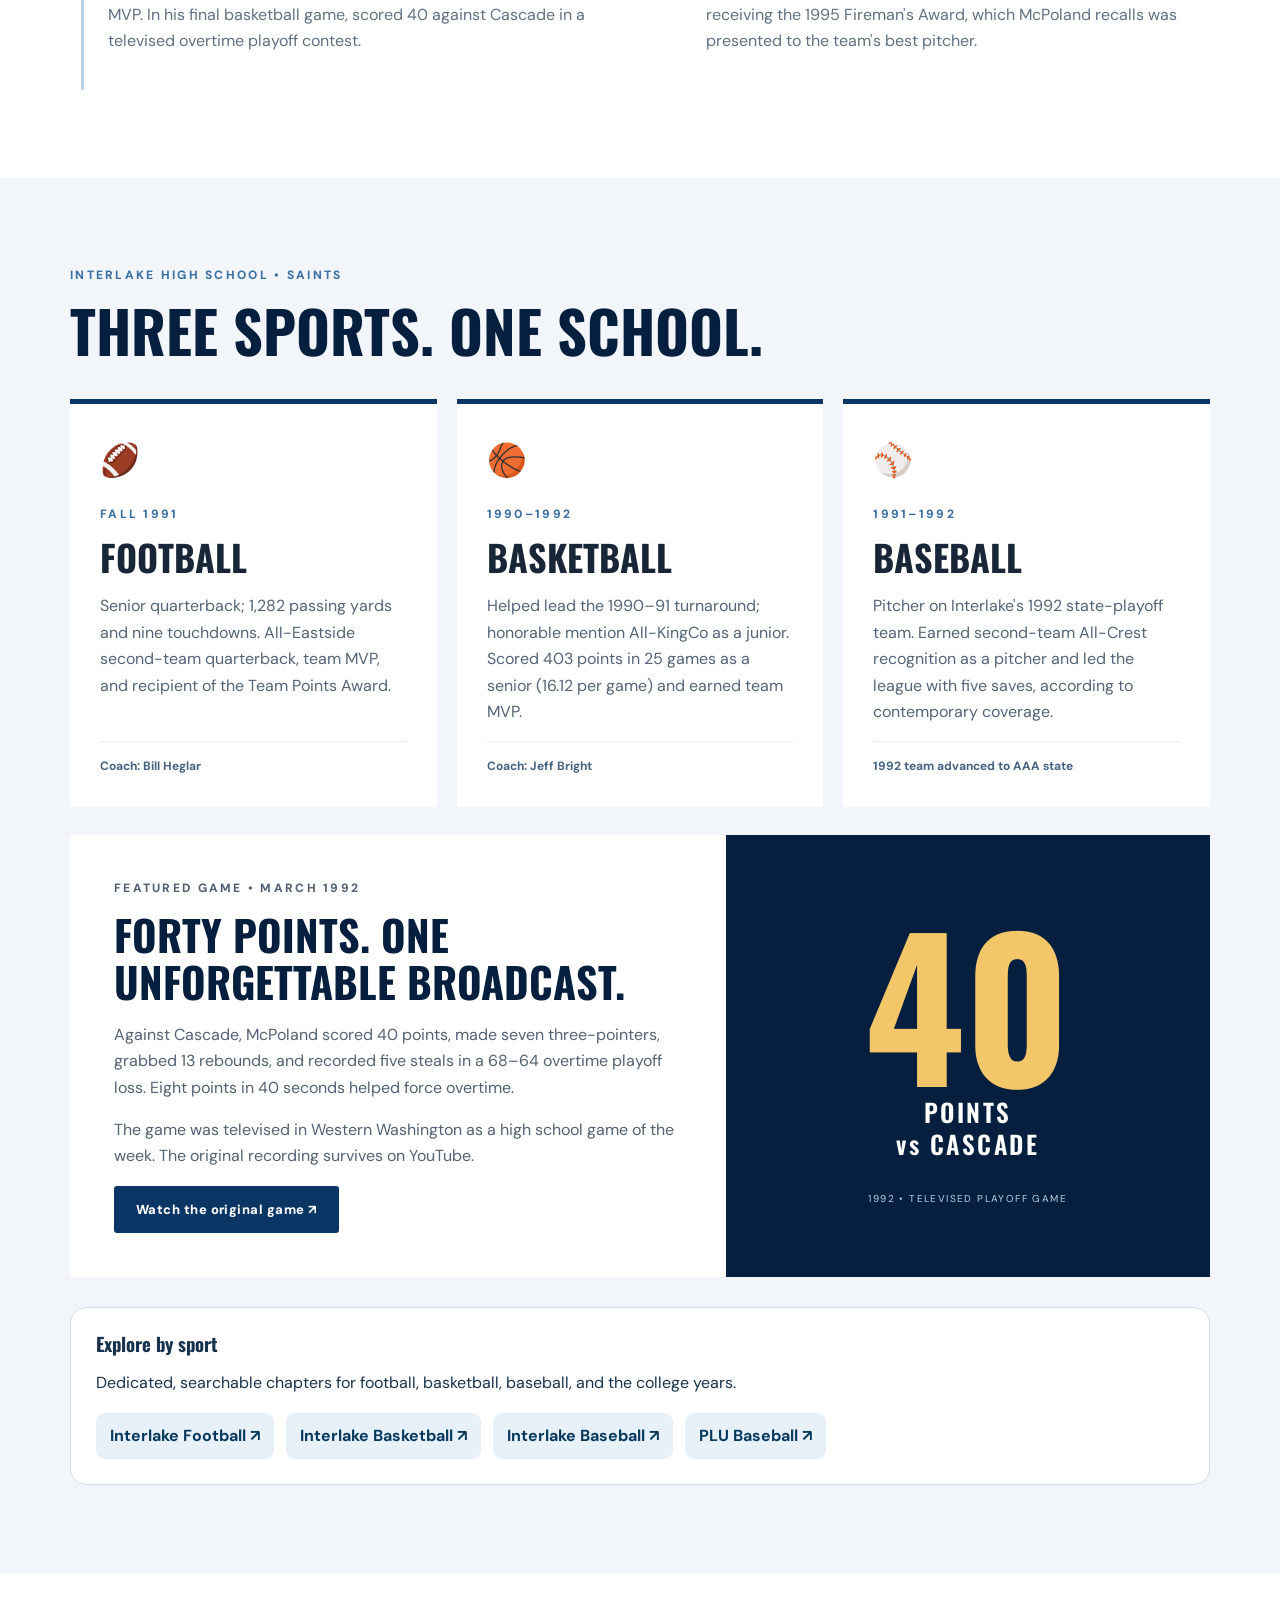
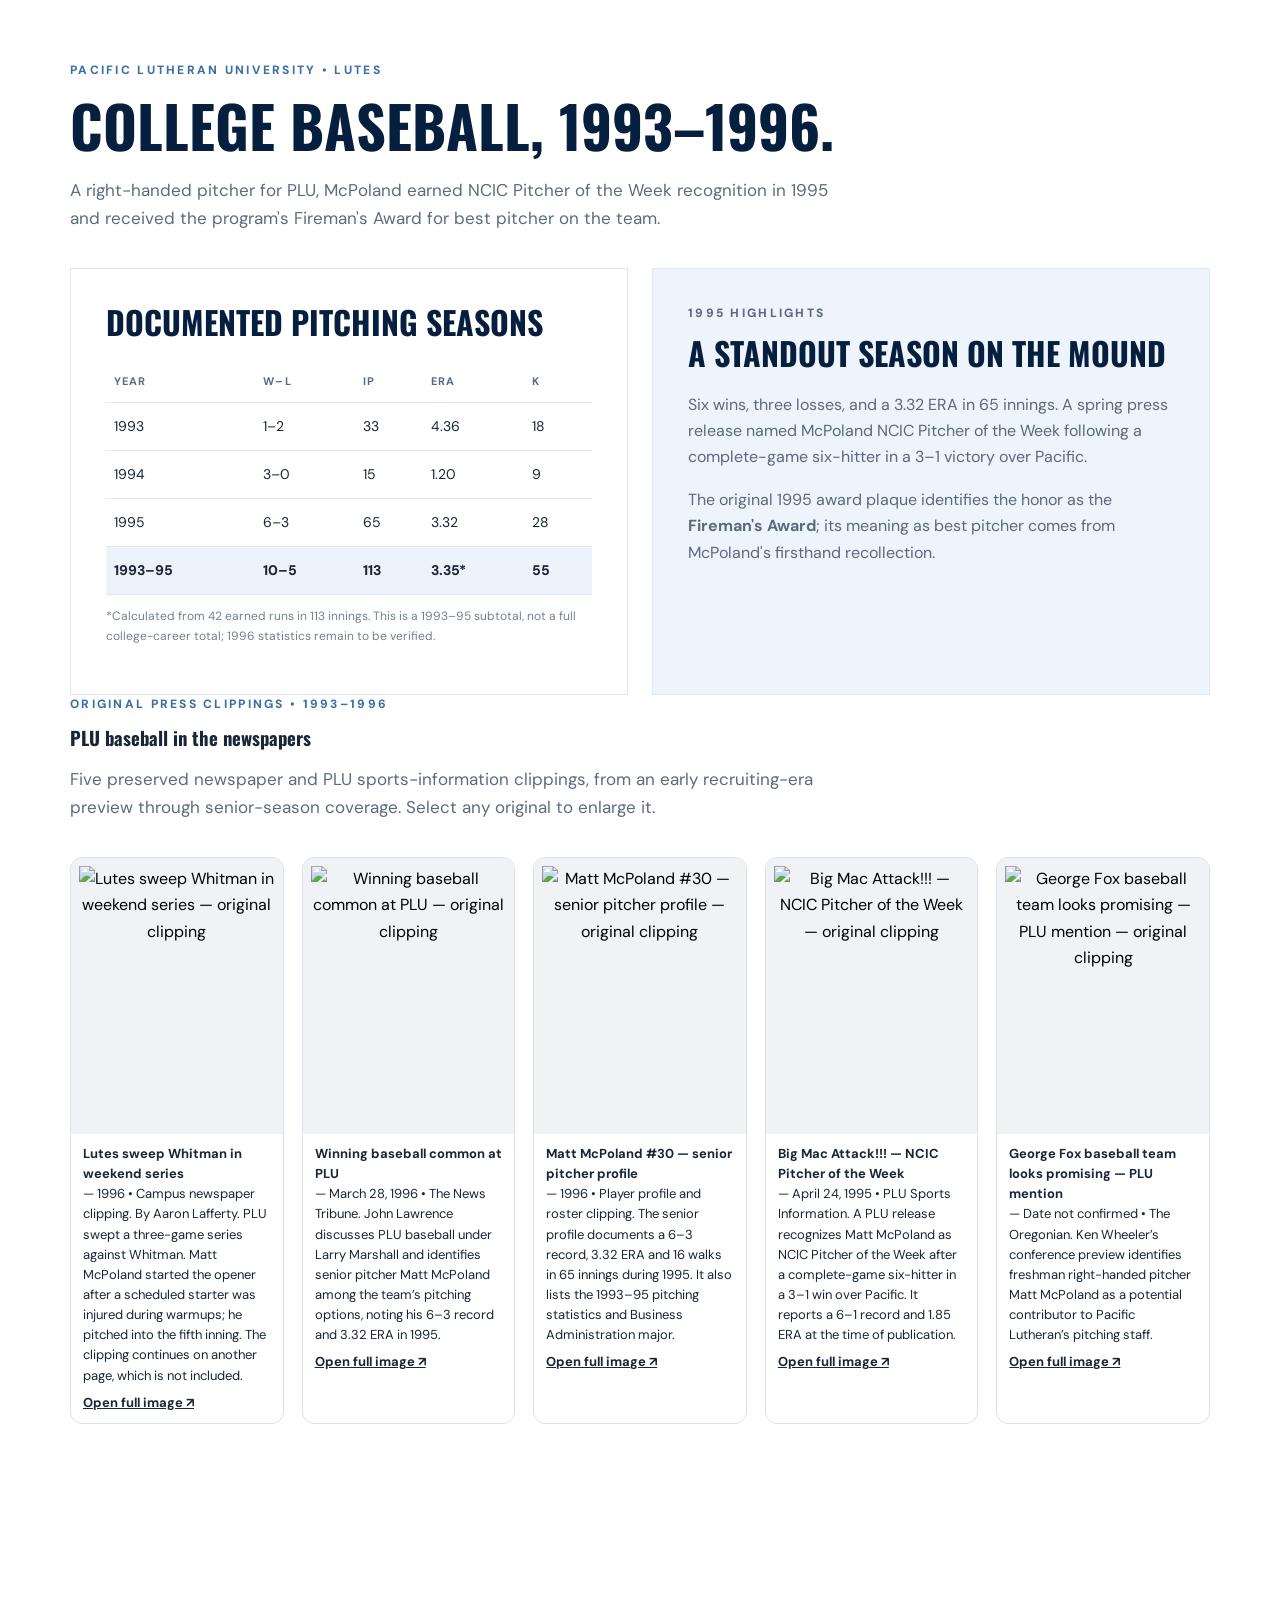
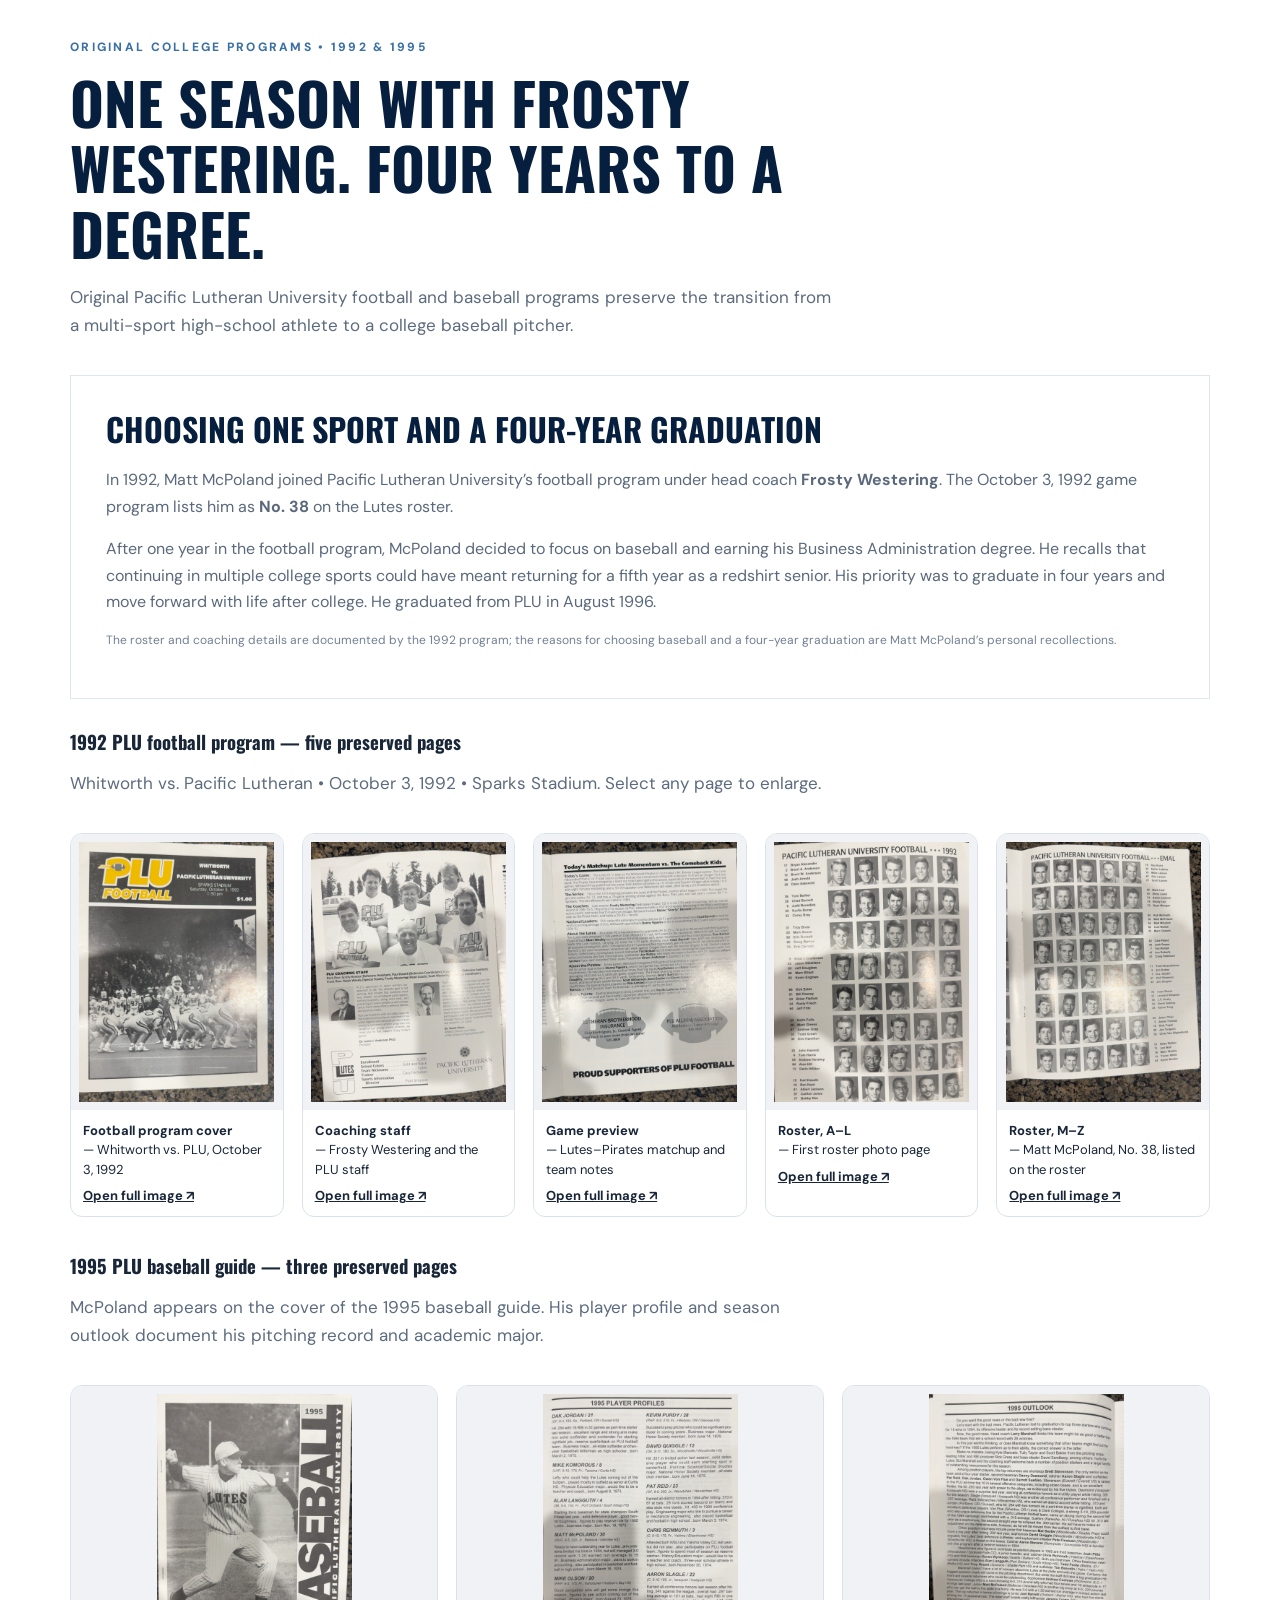
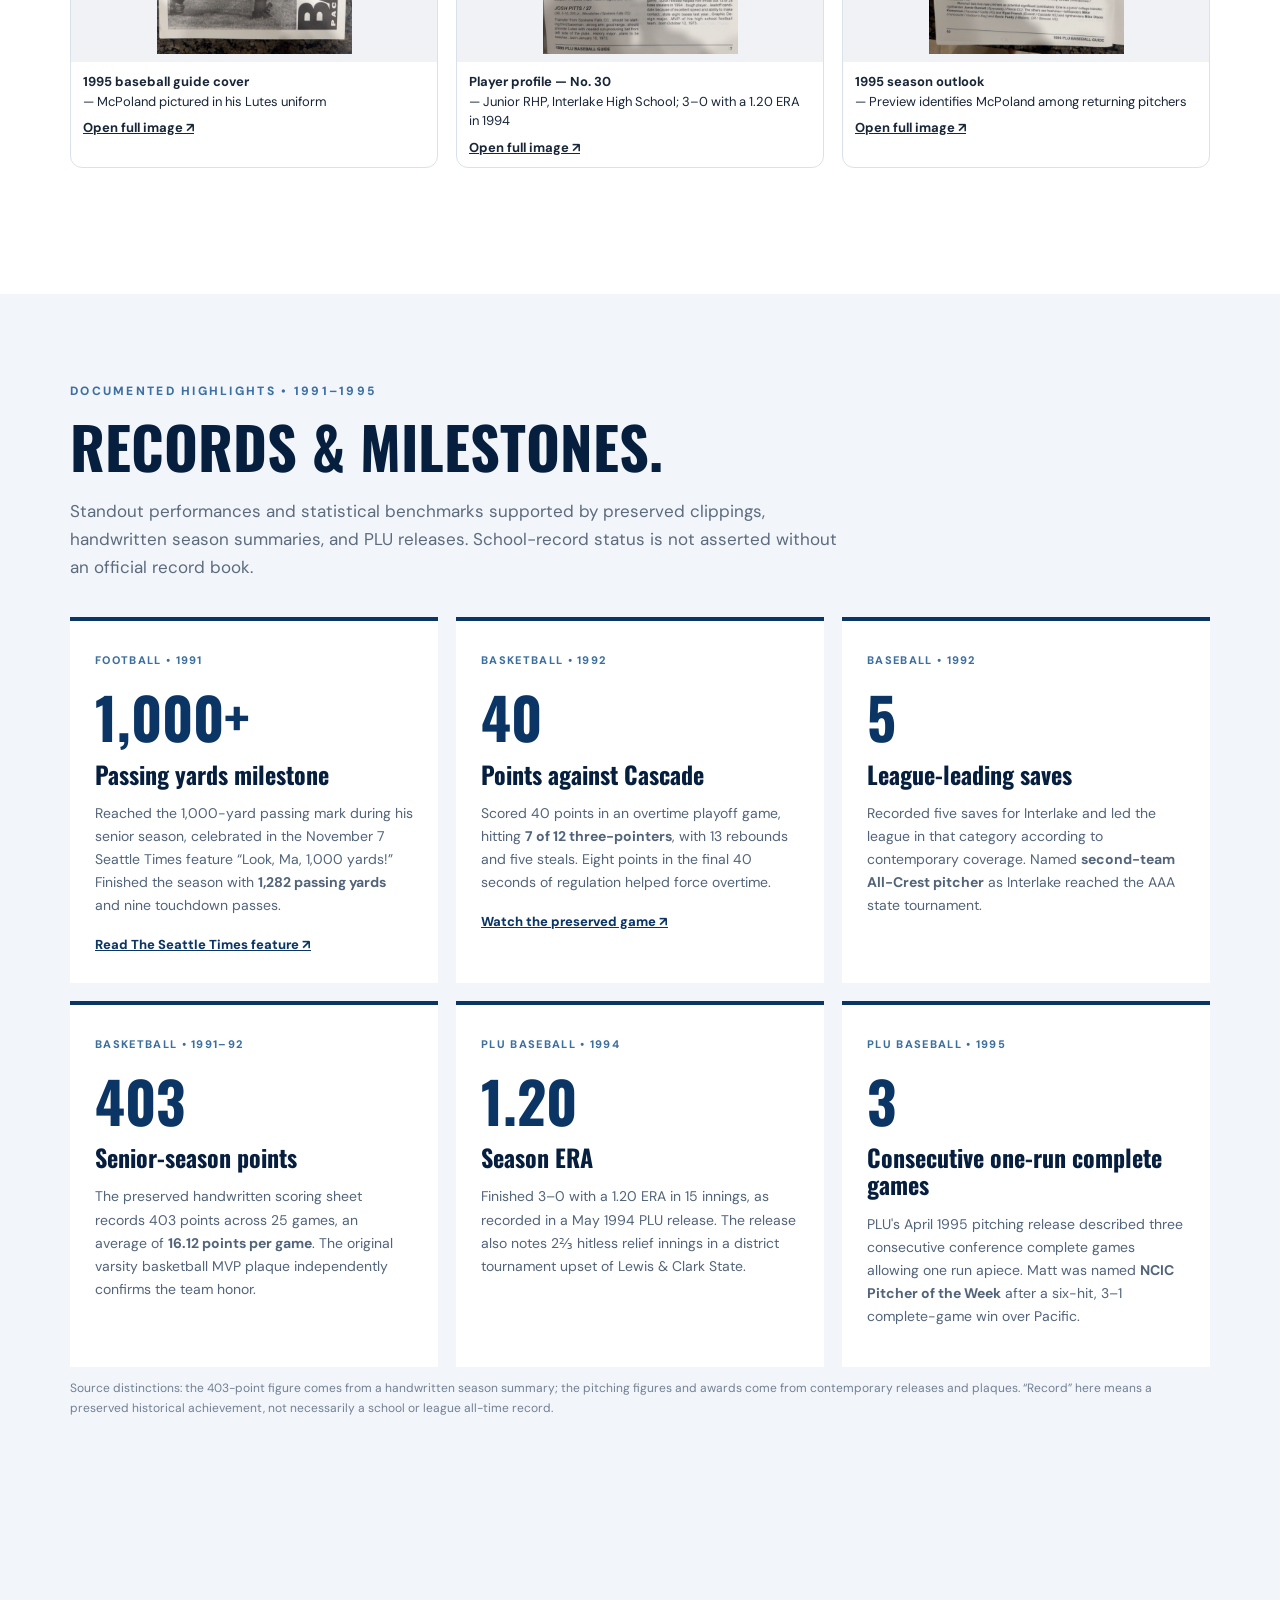
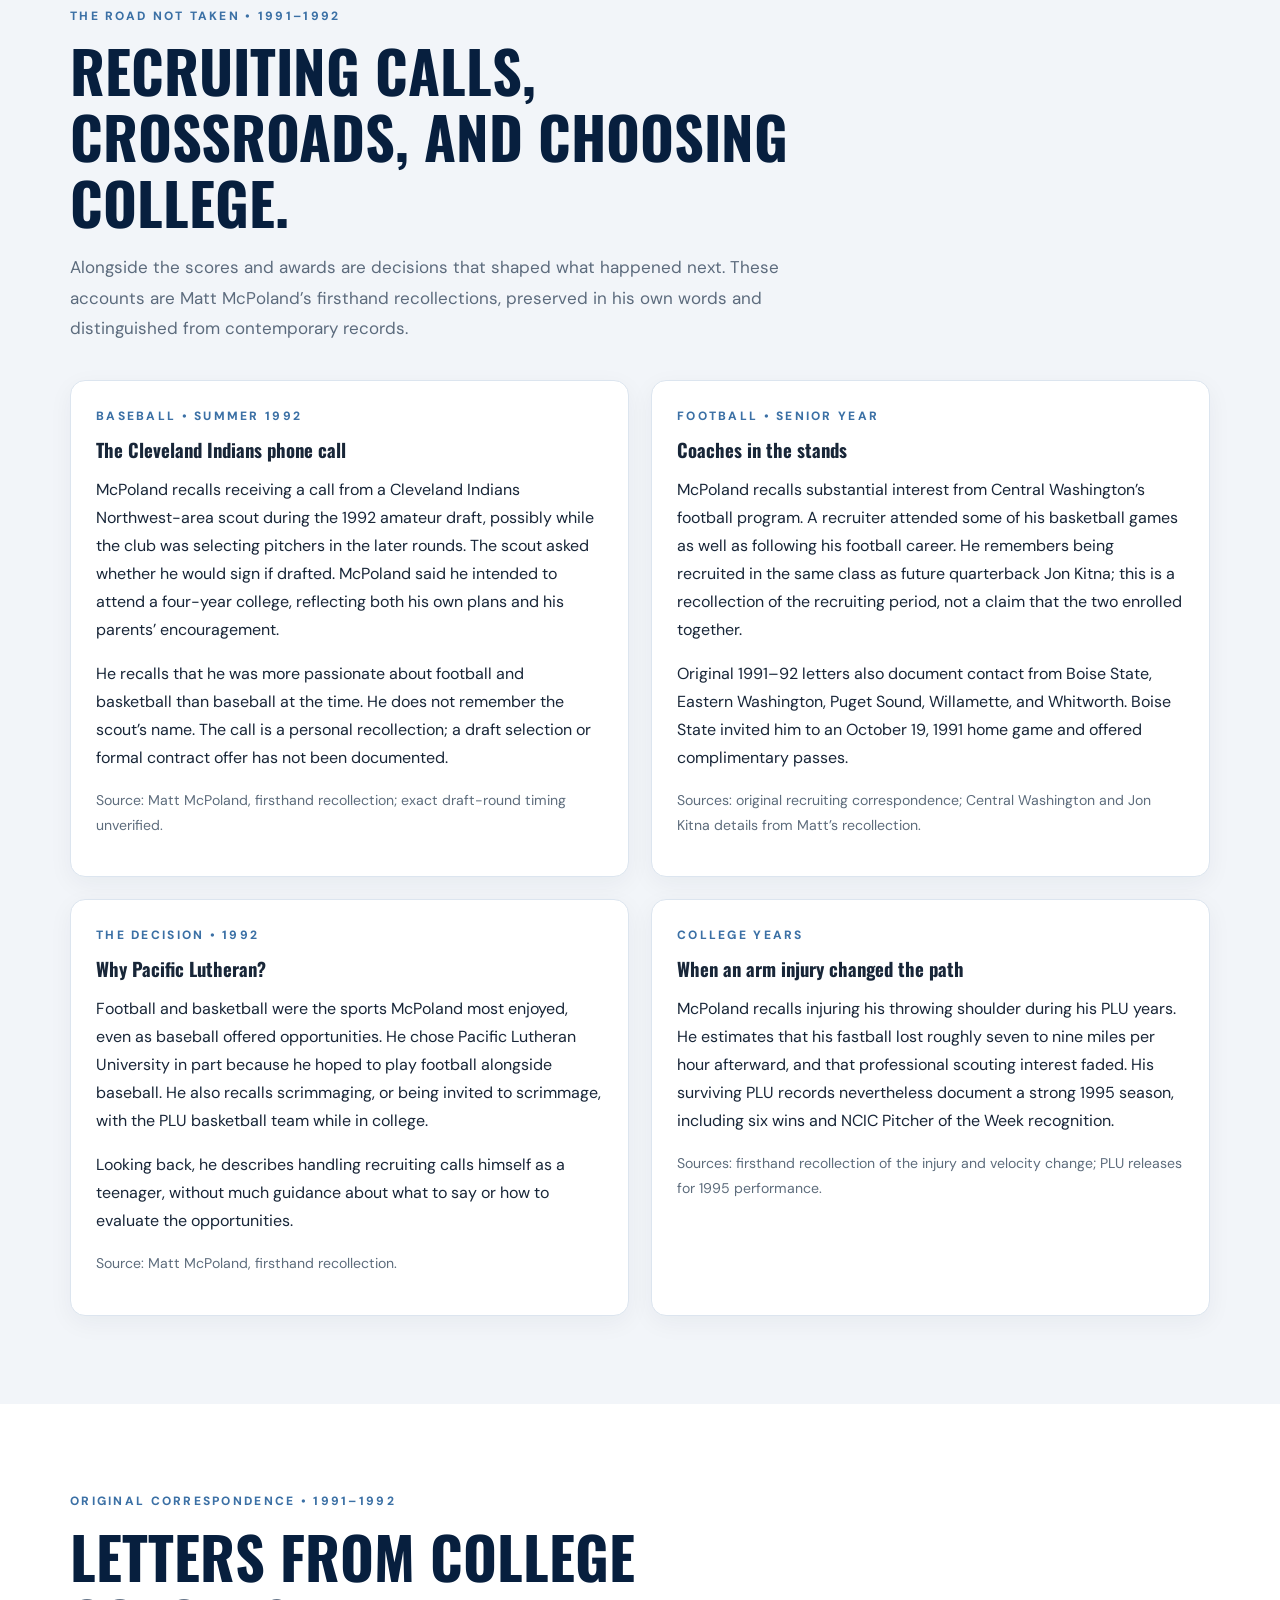
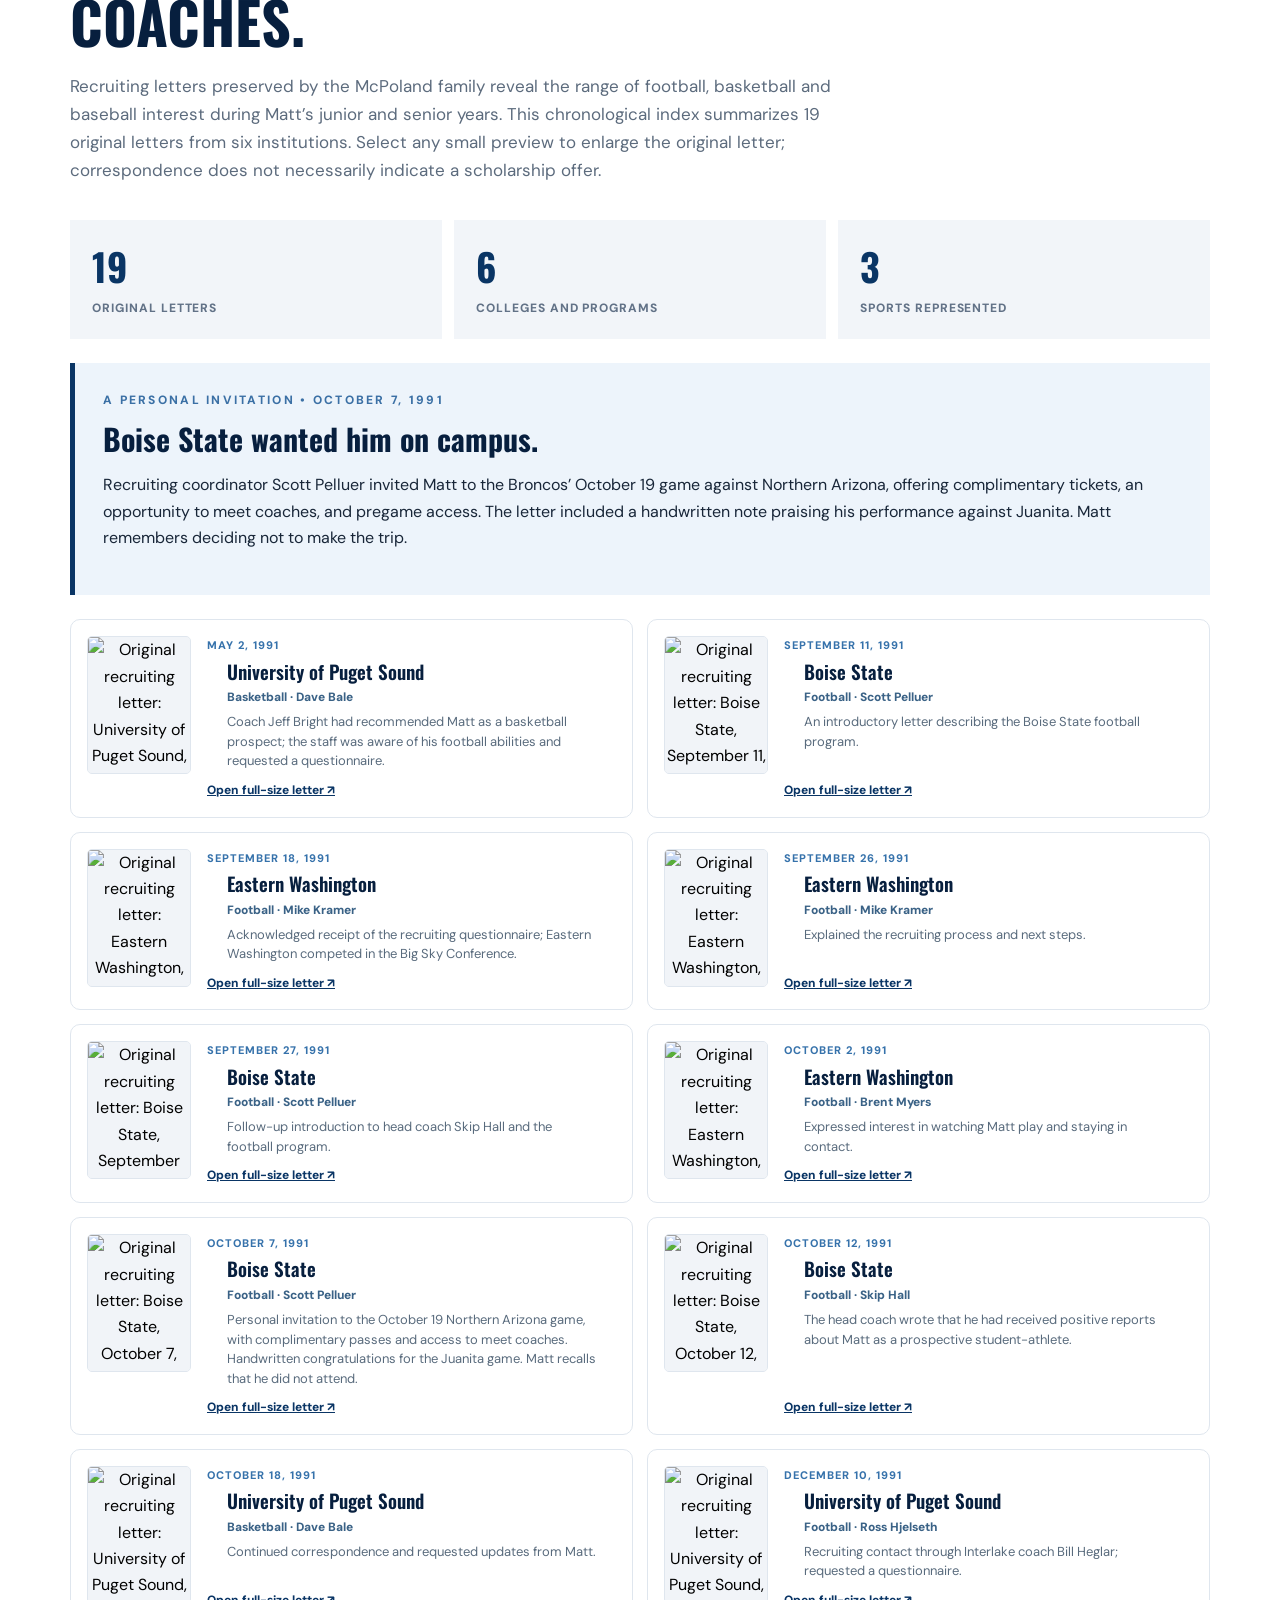
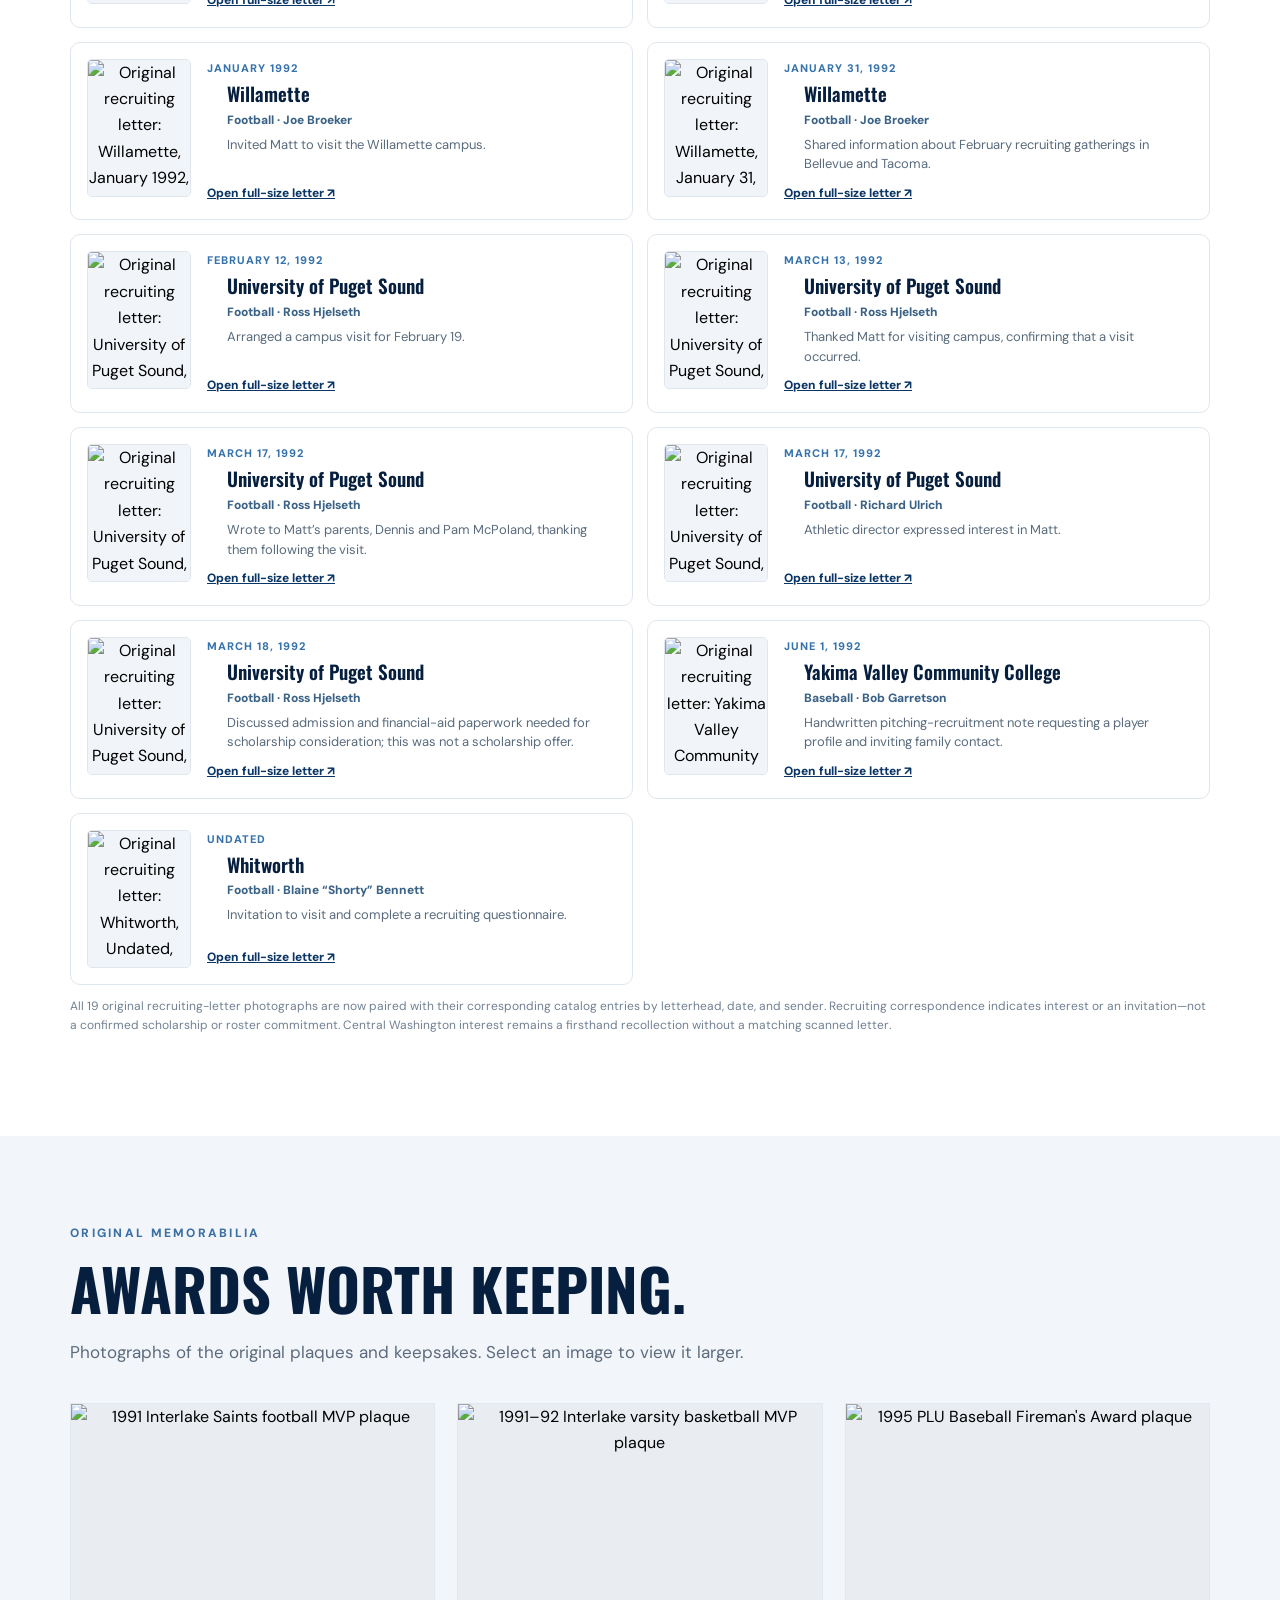
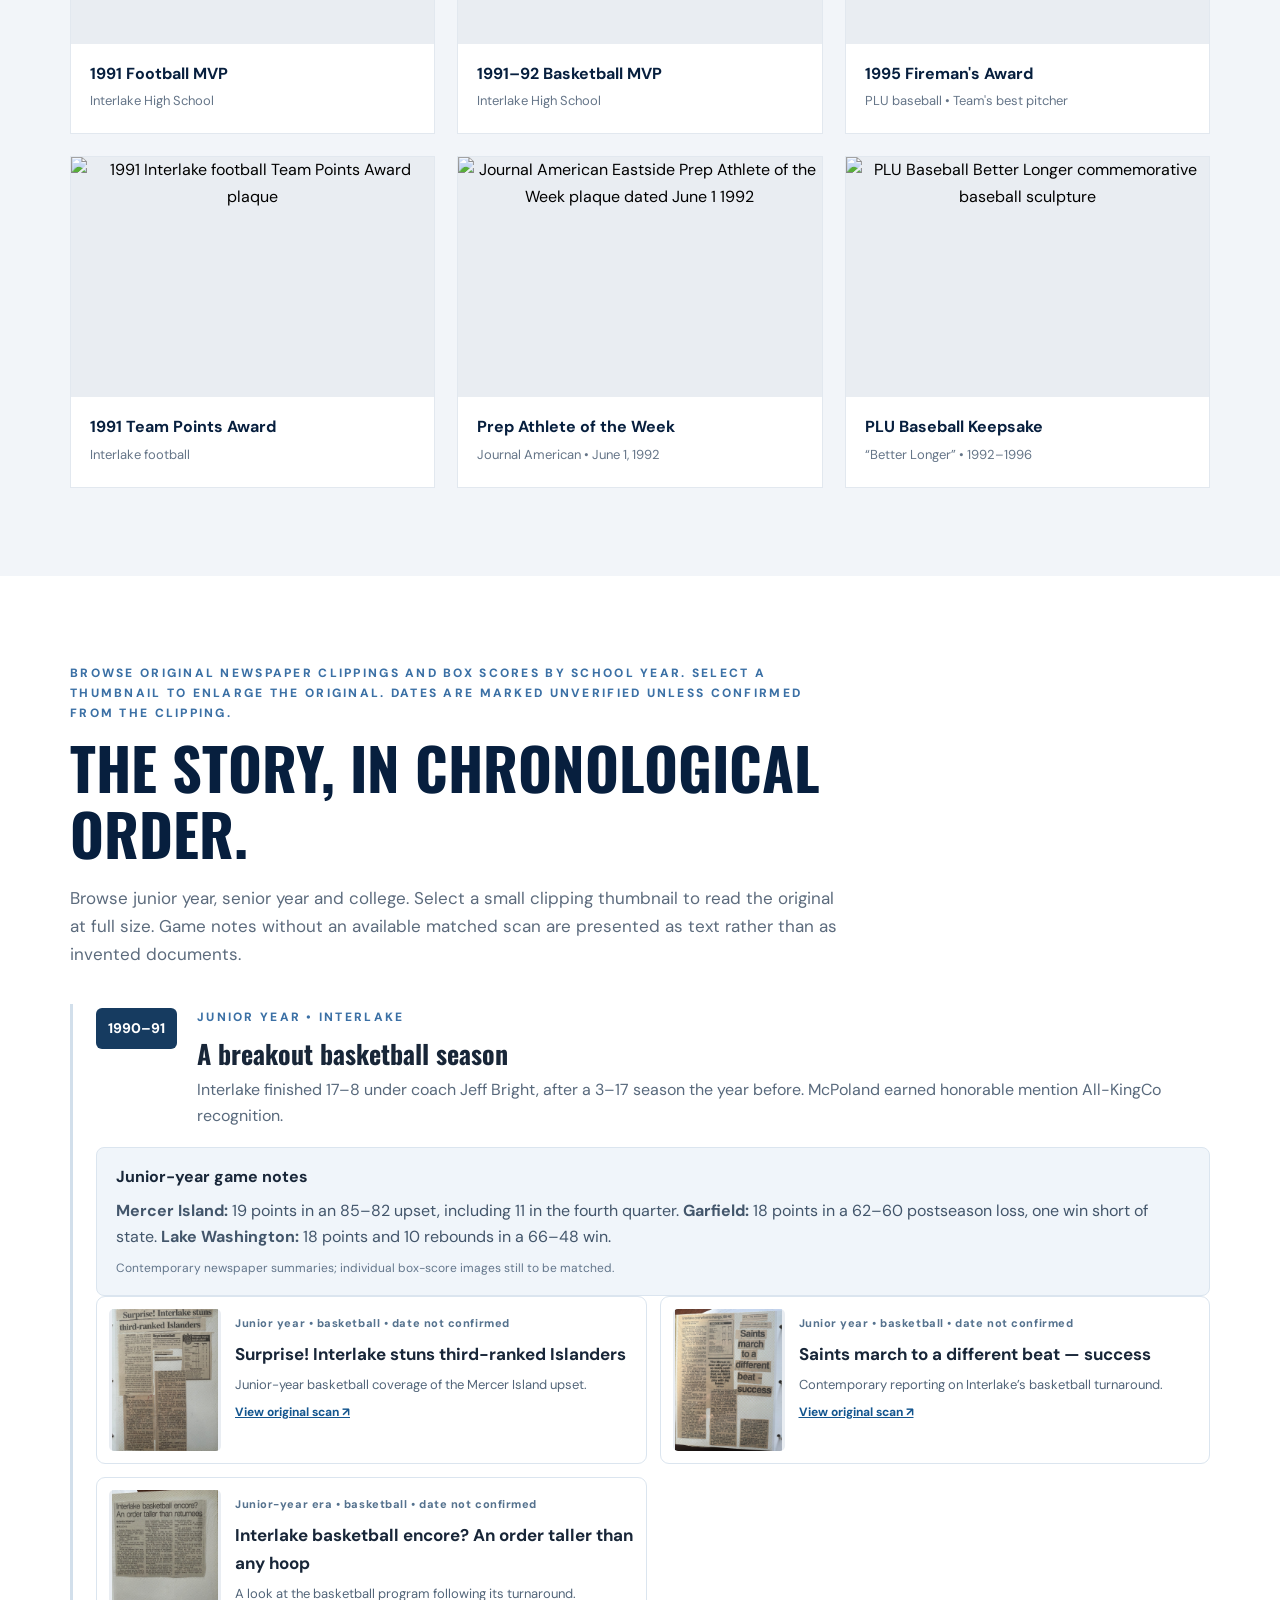
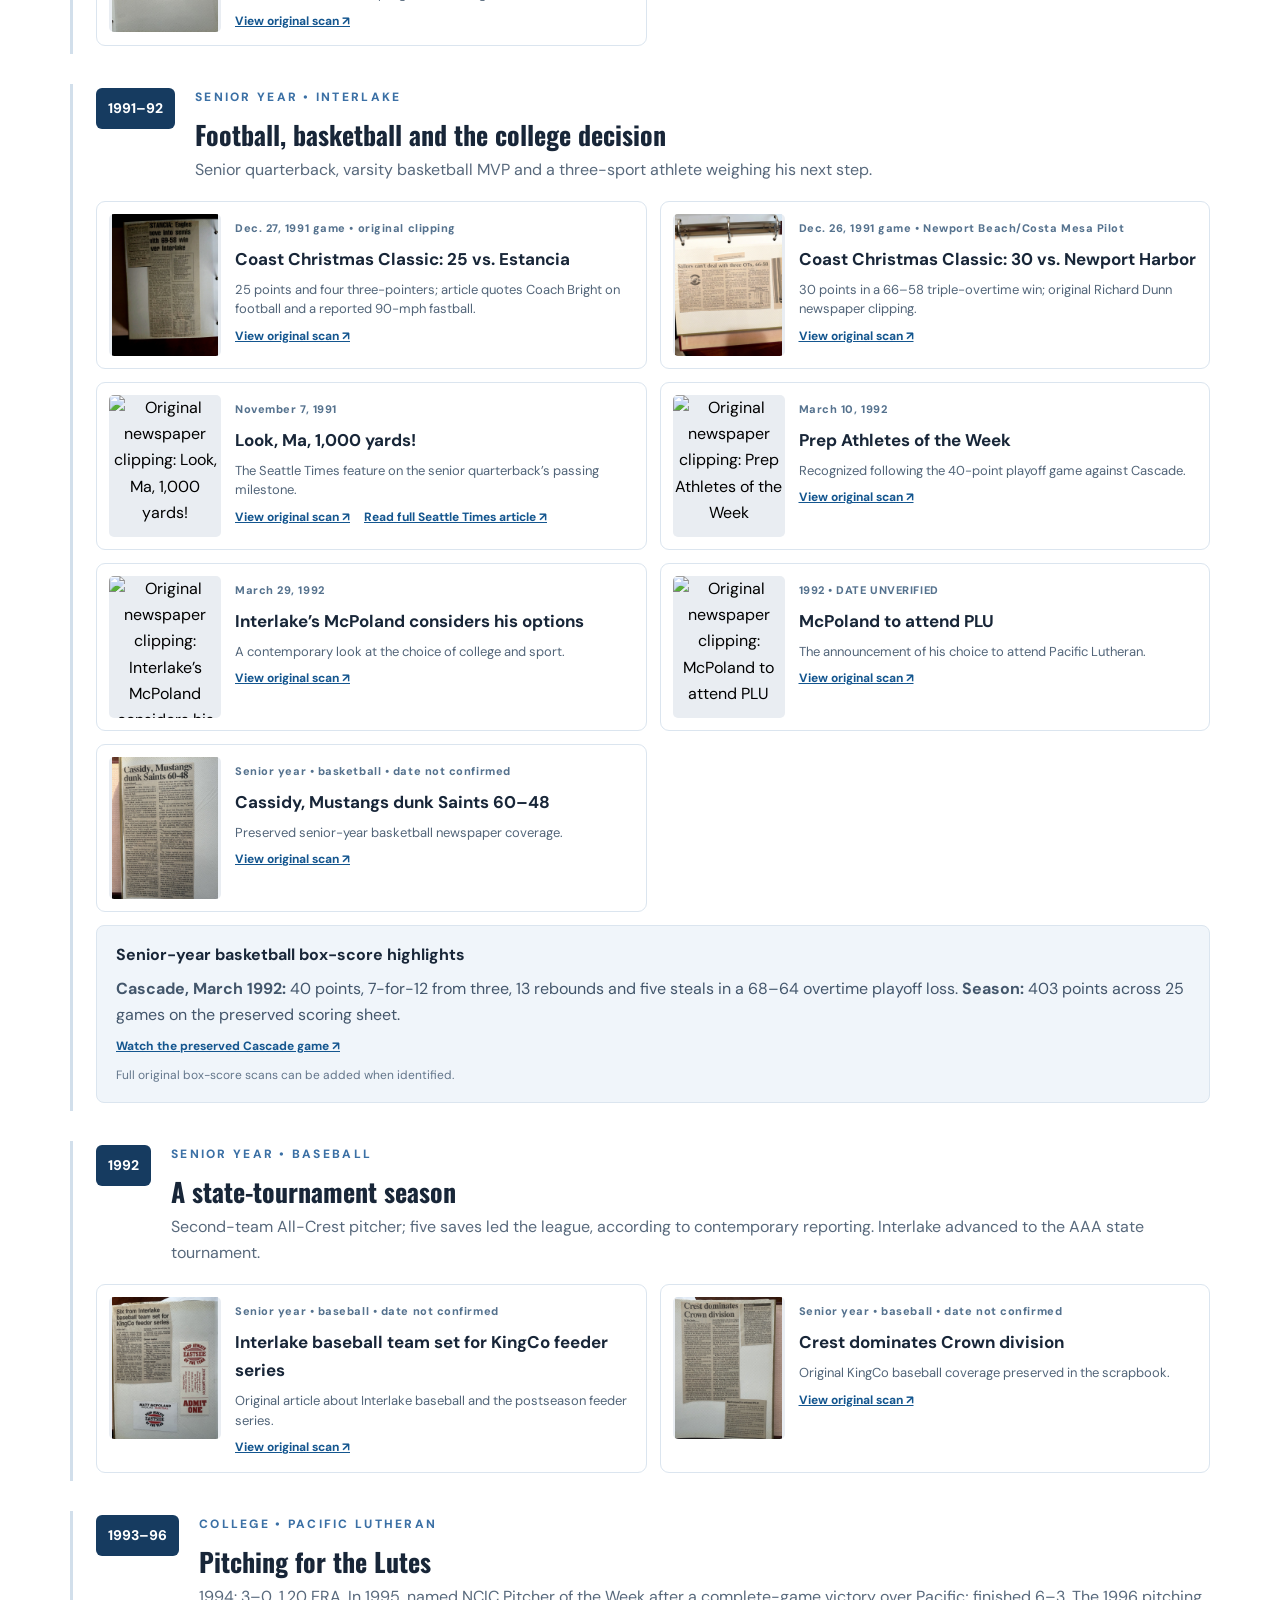
==== commit 25d5cd2b: "Add files via upload" ====
--- a/index.html
+++ b/index.html
@@ -5,7 +5,7 @@
 <main id="main"><section class="hero" id="home"><div class="wrap hero-inner"><div class="eyebrow">BELLEVUE, WASHINGTON → TACOMA, WASHINGTON</div><h1>Matt McPoland<span>Athletic History</span></h1><p class="lede">Three sports at Interlake High School. College baseball at Pacific Lutheran University. A collection of games, people, awards, and memories preserved across generations.</p><div class="hero-actions"><a class="btn" href="#story">Explore the story ↗</a><a class="btn ghost" href="#archive">Browse the scrapbook</a></div><div class="meta"><span>INTERLAKE • CLASS OF 1992</span><span>PLU • CLASS OF 1996</span></div></div><div aria-hidden="true" class="hero-graphic"><div class="circle c1"></div><div class="circle c2"></div><div class="huge">24</div><div class="vertical">THE SCRAPBOOK YEARS</div></div></section>
 <section class="section wrap" id="story"><div class="section-heading"><p class="kicker">THE STORY</p><h2>More than the final score.</h2><p>Built from original newspaper clippings, handwritten statistics, team evaluations, preserved awards, and firsthand recollections. This is a growing family archive—not an official school record book.</p></div><div class="stats"><div><b>3</b><span>Interlake varsity sports</span></div><div><b>40</b><span>Points vs. Cascade, 1992</span></div><div><b>1,282</b><span>Senior-season passing yards</span></div><div><b>6–3</b><span>PLU pitching record, 1995</span></div></div><div class="timeline"><div class="time"><span>1989–1990</span><h3>A setback and a comeback</h3><p>A broken hand before sophomore basketball season meant time recovering on JV. The experience preceded a remarkable junior-year team turnaround.</p></div><div class="time"><span>1990–1991</span><h3>Interlake's basketball resurgence</h3><p>Under first-year coach Jeff Bright, Interlake improved from 3–17 the prior year to 17–8 overall. A signature 85–82 upset of Mercer Island featured 19 points from McPoland, including 11 in the fourth quarter.</p></div><div class="time"><span>1991–1992</span><h3>Senior seasons and team MVP honors</h3><p>Named Interlake's 1991 football MVP and 1991–92 varsity basketball MVP. In his final basketball game, scored 40 against Cascade in a televised overtime playoff contest.</p></div><div class="time"><span>1993–1996</span><h3>Pitching for the Lutes</h3><p>Continued his baseball career at Pacific Lutheran University, receiving the 1995 Fireman's Award, which McPoland recalls was presented to the team's best pitcher.</p></div></div></section>
 <section class="section pale" id="interlake"><div class="wrap"><div class="section-heading"><p class="kicker">INTERLAKE HIGH SCHOOL • SAINTS</p><h2>Three sports. One school.</h2></div><div class="sport-grid"><article class="sport"><div class="sport-icon">🏈</div><p class="kicker">FALL 1991</p><h3>Football</h3><p>Senior quarterback; 1,282 passing yards and nine touchdowns. All-Eastside second-team quarterback, team MVP, and recipient of the Team Points Award.</p><div class="sport-foot">Coach: Bill Heglar</div></article><article class="sport"><div class="sport-icon">🏀</div><p class="kicker">1990–1992</p><h3>Basketball</h3><p>Helped lead the 1990–91 turnaround; honorable mention All-KingCo as a junior. Scored 403 points in 25 games as a senior (16.12 per game) and earned team MVP.</p><div class="sport-foot">Coach: Jeff Bright</div></article><article class="sport"><div class="sport-icon">⚾</div><p class="kicker">1991–1992</p><h3>Baseball</h3><p>Pitcher on Interlake's 1992 state-playoff team. Earned second-team All-Crest recognition as a pitcher and led the league with five saves, according to contemporary coverage.</p><div class="sport-foot">1992 team advanced to AAA state</div></article></div><div class="feature"><div class="feature-copy"><p class="kicker">FEATURED GAME • MARCH 1992</p><h3>Forty points. One unforgettable broadcast.</h3><p>Against Cascade, McPoland scored 40 points, made seven three-pointers, grabbed 13 rebounds, and recorded five steals in a 68–64 overtime playoff loss. Eight points in 40 seconds helped force overtime.</p><p>The game was televised in Western Washington as a high school game of the week. The original recording survives on YouTube.</p><a class="btn dark" href="https://youtu.be/geZacXmgTA0" rel="noopener noreferrer" target="_blank">Watch the original game ↗</a></div><div class="feature-art"><span>40</span><small>POINTS<br/>vs CASCADE</small><div>1992 • TELEVISED PLAYOFF GAME</div></div></div><div class="sports-pages"><h3>Explore by sport</h3><p>Dedicated, searchable chapters for football, basketball, baseball, and the college years.</p><div class="sports-links"><a href="interlake-football.html">Interlake Football ↗</a><a href="interlake-basketball.html">Interlake Basketball ↗</a><a href="interlake-baseball.html">Interlake Baseball ↗</a><a href="plu-baseball.html">PLU Baseball ↗</a></div></div></div></section>
-<section class="section wrap" id="plu"><div class="section-heading"><p class="kicker">PACIFIC LUTHERAN UNIVERSITY • LUTES</p><h2>College baseball, 1993–1996.</h2><p>A right-handed pitcher for PLU, McPoland earned NCIC Pitcher of the Week recognition in 1995 and received the program's Fireman's Award for best pitcher on the team.</p></div><div class="two"><div class="panel"><h3>Documented pitching seasons</h3><div class="table-wrap"><table><thead><tr><th>Year</th><th>W–L</th><th>IP</th><th>ERA</th><th>K</th></tr></thead><tbody><tr><td>1993</td><td>1–2</td><td>33</td><td>4.36</td><td>18</td></tr><tr><td>1994</td><td>3–0</td><td>15</td><td>1.20</td><td>9</td></tr><tr><td>1995</td><td>6–3</td><td>65</td><td>3.32</td><td>28</td></tr><tr class="total"><td>1993–95</td><td>10–5</td><td>113</td><td>3.35*</td><td>55</td></tr></tbody></table></div><p class="fine">*Calculated from 42 earned runs in 113 innings. This is a 1993–95 subtotal, not a full college-career total; 1996 statistics remain to be verified.</p></div><div class="panel highlight"><p class="kicker">1995 HIGHLIGHTS</p><h3>A standout season on the mound</h3><p>Six wins, three losses, and a 3.32 ERA in 65 innings. A spring press release named McPoland NCIC Pitcher of the Week following a complete-game six-hitter in a 3–1 victory over Pacific.</p><p>The original 1995 award plaque identifies the honor as the <strong>Fireman's Award</strong>; its meaning as best pitcher comes from McPoland's firsthand recollection.</p></div></div></section><section class="section wrap" id="plu-programs"><div class="section-heading"><p class="kicker">ORIGINAL COLLEGE PROGRAMS • 1992 &amp; 1995</p><h2>One season with Frosty Westering. Four years to a degree.</h2><p>Original Pacific Lutheran University football and baseball programs preserve the transition from a multi-sport high-school athlete to a college baseball pitcher.</p></div><div class="panel plu-memory"><h3>Choosing one sport and a four-year graduation</h3><p>In 1992, Matt McPoland joined Pacific Lutheran University’s football program under head coach <strong>Frosty Westering</strong>. The October 3, 1992 game program lists him as <strong>No. 38</strong> on the Lutes roster.</p><p>After one year in the football program, McPoland decided to focus on baseball and earning his Business Administration degree. He recalls that continuing in multiple college sports could have meant returning for a fifth year as a redshirt senior. His priority was to graduate in four years and move forward with life after college. He graduated from PLU in August 1996.</p><p class="fine">The roster and coaching details are documented by the 1992 program; the reasons for choosing baseball and a four-year graduation are Matt McPoland’s personal recollections.</p></div><div class="section-heading"><h3>1992 PLU football program — five preserved pages</h3><p>Whitworth vs. Pacific Lutheran • October 3, 1992 • Sparks Stadium. Select any page to enlarge.</p></div><div class="plu-program-grid"><figure class="plu-program-page"><button aria-label="Enlarge Football program cover" class="plu-program-thumb" data-caption="Football program cover" data-image="assets/plu-football-1992-cover.jpg" type="button"><img alt="Football program cover" loading="lazy" src="assets/plu-football-1992-cover.jpg"/></button><figcaption><strong>Football program cover</strong> — Whitworth vs. PLU, October 3, 1992 <a href="assets/plu-football-1992-cover.jpg" rel="noopener" target="_blank">Open full image ↗</a></figcaption></figure><figure class="plu-program-page"><button aria-label="Enlarge Coaching staff" class="plu-program-thumb" data-caption="Coaching staff" data-image="assets/plu-football-1992-coaches.jpg" type="button"><img alt="Coaching staff" loading="lazy" src="assets/plu-football-1992-coaches.jpg"/></button><figcaption><strong>Coaching staff</strong> — Frosty Westering and the PLU staff <a href="assets/plu-football-1992-coaches.jpg" rel="noopener" target="_blank">Open full image ↗</a></figcaption></figure><figure class="plu-program-page"><button aria-label="Enlarge Game preview" class="plu-program-thumb" data-caption="Game preview" data-image="assets/plu-football-1992-matchup.jpg" type="button"><img alt="Game preview" loading="lazy" src="assets/plu-football-1992-matchup.jpg"/></button><figcaption><strong>Game preview</strong> — Lutes–Pirates matchup and team notes <a href="assets/plu-football-1992-matchup.jpg" rel="noopener" target="_blank">Open full image ↗</a></figcaption></figure><figure class="plu-program-page"><button aria-label="Enlarge Roster, A–L" class="plu-program-thumb" data-caption="Roster, A–L" data-image="assets/plu-football-1992-roster-a.jpg" type="button"><img alt="Roster, A–L" loading="lazy" src="assets/plu-football-1992-roster-a.jpg"/></button><figcaption><strong>Roster, A–L</strong> — First roster photo page <a href="assets/plu-football-1992-roster-a.jpg" rel="noopener" target="_blank">Open full image ↗</a></figcaption></figure><figure class="plu-program-page"><button aria-label="Enlarge Roster, M–Z" class="plu-program-thumb" data-caption="Roster, M–Z" data-image="assets/plu-football-1992-roster-mcpoland.jpg" type="button"><img alt="Roster, M–Z" loading="lazy" src="assets/plu-football-1992-roster-mcpoland.jpg"/></button><figcaption><strong>Roster, M–Z</strong> — Matt McPoland, No. 38, listed on the roster <a href="assets/plu-football-1992-roster-mcpoland.jpg" rel="noopener" target="_blank">Open full image ↗</a></figcaption></figure></div><div class="section-heading plu-second"><h3>1995 PLU baseball guide — three preserved pages</h3><p>McPoland appears on the cover of the 1995 baseball guide. His player profile and season outlook document his pitching record and academic major.</p></div><div class="plu-program-grid"><figure class="plu-program-page"><button aria-label="Enlarge 1995 baseball guide cover" class="plu-program-thumb" data-caption="1995 baseball guide cover" data-image="assets/plu-baseball-1995-cover.jpg" type="button"><img alt="1995 baseball guide cover" loading="lazy" src="assets/plu-baseball-1995-cover.jpg"/></button><figcaption><strong>1995 baseball guide cover</strong> — McPoland pictured in his Lutes uniform <a href="assets/plu-baseball-1995-cover.jpg" rel="noopener" target="_blank">Open full image ↗</a></figcaption></figure><figure class="plu-program-page"><button aria-label="Enlarge Player profile — No. 30" class="plu-program-thumb" data-caption="Player profile — No. 30" data-image="assets/plu-baseball-1995-player-profile.jpg" type="button"><img alt="Player profile — No. 30" loading="lazy" src="assets/plu-baseball-1995-player-profile.jpg"/></button><figcaption><strong>Player profile — No. 30</strong> — Junior RHP, Interlake High School; 3–0 with a 1.20 ERA in 1994 <a href="assets/plu-baseball-1995-player-profile.jpg" rel="noopener" target="_blank">Open full image ↗</a></figcaption></figure><figure class="plu-program-page"><button aria-label="Enlarge 1995 season outlook" class="plu-program-thumb" data-caption="1995 season outlook" data-image="assets/plu-baseball-1995-outlook.jpg" type="button"><img alt="1995 season outlook" loading="lazy" src="assets/plu-baseball-1995-outlook.jpg"/></button><figcaption><strong>1995 season outlook</strong> — Preview identifies McPoland among returning pitchers <a href="assets/plu-baseball-1995-outlook.jpg" rel="noopener" target="_blank">Open full image ↗</a></figcaption></figure></div></section><section class="section pale" id="milestones"><div class="wrap"><div class="section-heading"><p class="kicker">DOCUMENTED HIGHLIGHTS • 1991–1995</p><h2>Records &amp; milestones.</h2><p>Standout performances and statistical benchmarks supported by preserved clippings, handwritten season summaries, and PLU releases. School-record status is not asserted without an official record book.</p></div><div class="milestone-grid">
+<section class="section wrap" id="plu"><div class="section-heading"><p class="kicker">PACIFIC LUTHERAN UNIVERSITY • LUTES</p><h2>College baseball, 1993–1996.</h2><p>A right-handed pitcher for PLU, McPoland earned NCIC Pitcher of the Week recognition in 1995 and received the program's Fireman's Award for best pitcher on the team.</p></div><div class="two"><div class="panel"><h3>Documented pitching seasons</h3><div class="table-wrap"><table><thead><tr><th>Year</th><th>W–L</th><th>IP</th><th>ERA</th><th>K</th></tr></thead><tbody><tr><td>1993</td><td>1–2</td><td>33</td><td>4.36</td><td>18</td></tr><tr><td>1994</td><td>3–0</td><td>15</td><td>1.20</td><td>9</td></tr><tr><td>1995</td><td>6–3</td><td>65</td><td>3.32</td><td>28</td></tr><tr class="total"><td>1993–95</td><td>10–5</td><td>113</td><td>3.35*</td><td>55</td></tr></tbody></table></div><p class="fine">*Calculated from 42 earned runs in 113 innings. This is a 1993–95 subtotal, not a full college-career total; 1996 statistics remain to be verified.</p></div><div class="panel highlight"><p class="kicker">1995 HIGHLIGHTS</p><h3>A standout season on the mound</h3><p>Six wins, three losses, and a 3.32 ERA in 65 innings. A spring press release named McPoland NCIC Pitcher of the Week following a complete-game six-hitter in a 3–1 victory over Pacific.</p><p>The original 1995 award plaque identifies the honor as the <strong>Fireman's Award</strong>; its meaning as best pitcher comes from McPoland's firsthand recollection.</p></div></div><div class="section-heading"><p class="kicker">ORIGINAL PRESS CLIPPINGS • 1993–1996</p><h3>PLU baseball in the newspapers</h3><p>Five preserved newspaper and PLU sports-information clippings, from an early recruiting-era preview through senior-season coverage. Select any original to enlarge it.</p></div><div class="plu-program-grid"><figure class="plu-program-page"><button aria-label="Enlarge Lutes sweep Whitman in weekend series" class="plu-program-thumb" data-caption="Lutes sweep Whitman in weekend series" data-image="assets/plu-baseball-whitman-sweep-1996.jpg" type="button"><img alt="Lutes sweep Whitman in weekend series — original clipping" loading="lazy" src="assets/plu-baseball-whitman-sweep-1996.jpg"/></button><figcaption><strong>Lutes sweep Whitman in weekend series</strong><span> — 1996 • Campus newspaper clipping. By Aaron Lafferty. PLU swept a three-game series against Whitman. Matt McPoland started the opener after a scheduled starter was injured during warmups; he pitched into the fifth inning. The clipping continues on another page, which is not included. </span><a href="assets/plu-baseball-whitman-sweep-1996.jpg" rel="noopener" target="_blank">Open full image ↗</a></figcaption></figure><figure class="plu-program-page"><button aria-label="Enlarge Winning baseball common at PLU" class="plu-program-thumb" data-caption="Winning baseball common at PLU" data-image="assets/plu-baseball-winning-common-1996.jpg" type="button"><img alt="Winning baseball common at PLU — original clipping" loading="lazy" src="assets/plu-baseball-winning-common-1996.jpg"/></button><figcaption><strong>Winning baseball common at PLU</strong><span> — March 28, 1996 • The News Tribune. John Lawrence discusses PLU baseball under Larry Marshall and identifies senior pitcher Matt McPoland among the team’s pitching options, noting his 6–3 record and 3.32 ERA in 1995. </span><a href="assets/plu-baseball-winning-common-1996.jpg" rel="noopener" target="_blank">Open full image ↗</a></figcaption></figure><figure class="plu-program-page"><button aria-label="Enlarge Matt McPoland #30 — senior pitcher profile" class="plu-program-thumb" data-caption="Matt McPoland #30 — senior pitcher profile" data-image="assets/plu-baseball-senior-profile-1996.jpg" type="button"><img alt="Matt McPoland #30 — senior pitcher profile — original clipping" loading="lazy" src="assets/plu-baseball-senior-profile-1996.jpg"/></button><figcaption><strong>Matt McPoland #30 — senior pitcher profile</strong><span> — 1996 • Player profile and roster clipping. The senior profile documents a 6–3 record, 3.32 ERA and 16 walks in 65 innings during 1995. It also lists the 1993–95 pitching statistics and Business Administration major. </span><a href="assets/plu-baseball-senior-profile-1996.jpg" rel="noopener" target="_blank">Open full image ↗</a></figcaption></figure><figure class="plu-program-page"><button aria-label="Enlarge Big Mac Attack!!! — NCIC Pitcher of the Week" class="plu-program-thumb" data-caption="Big Mac Attack!!! — NCIC Pitcher of the Week" data-image="assets/plu-baseball-big-mac-attack-1995.jpg" type="button"><img alt="Big Mac Attack!!! — NCIC Pitcher of the Week — original clipping" loading="lazy" src="assets/plu-baseball-big-mac-attack-1995.jpg"/></button><figcaption><strong>Big Mac Attack!!! — NCIC Pitcher of the Week</strong><span> — April 24, 1995 • PLU Sports Information. A PLU release recognizes Matt McPoland as NCIC Pitcher of the Week after a complete-game six-hitter in a 3–1 win over Pacific. It reports a 6–1 record and 1.85 ERA at the time of publication. </span><a href="assets/plu-baseball-big-mac-attack-1995.jpg" rel="noopener" target="_blank">Open full image ↗</a></figcaption></figure><figure class="plu-program-page"><button aria-label="Enlarge George Fox baseball team looks promising — PLU mention" class="plu-program-thumb" data-caption="George Fox baseball team looks promising — PLU mention" data-image="assets/plu-baseball-oregonian-preview-1993.jpg" type="button"><img alt="George Fox baseball team looks promising — PLU mention — original clipping" loading="lazy" src="assets/plu-baseball-oregonian-preview-1993.jpg"/></button><figcaption><strong>George Fox baseball team looks promising — PLU mention</strong><span> — Date not confirmed • The Oregonian. Ken Wheeler’s conference preview identifies freshman right-handed pitcher Matt McPoland as a potential contributor to Pacific Lutheran’s pitching staff. </span><a href="assets/plu-baseball-oregonian-preview-1993.jpg" rel="noopener" target="_blank">Open full image ↗</a></figcaption></figure></div></section><section class="section wrap" id="plu-programs"><div class="section-heading"><p class="kicker">ORIGINAL COLLEGE PROGRAMS • 1992 &amp; 1995</p><h2>One season with Frosty Westering. Four years to a degree.</h2><p>Original Pacific Lutheran University football and baseball programs preserve the transition from a multi-sport high-school athlete to a college baseball pitcher.</p></div><div class="panel plu-memory"><h3>Choosing one sport and a four-year graduation</h3><p>In 1992, Matt McPoland joined Pacific Lutheran University’s football program under head coach <strong>Frosty Westering</strong>. The October 3, 1992 game program lists him as <strong>No. 38</strong> on the Lutes roster.</p><p>After one year in the football program, McPoland decided to focus on baseball and earning his Business Administration degree. He recalls that continuing in multiple college sports could have meant returning for a fifth year as a redshirt senior. His priority was to graduate in four years and move forward with life after college. He graduated from PLU in August 1996.</p><p class="fine">The roster and coaching details are documented by the 1992 program; the reasons for choosing baseball and a four-year graduation are Matt McPoland’s personal recollections.</p></div><div class="section-heading"><h3>1992 PLU football program — five preserved pages</h3><p>Whitworth vs. Pacific Lutheran • October 3, 1992 • Sparks Stadium. Select any page to enlarge.</p></div><div class="plu-program-grid"><figure class="plu-program-page"><button aria-label="Enlarge Football program cover" class="plu-program-thumb" data-caption="Football program cover" data-image="assets/plu-football-1992-cover.jpg" type="button"><img alt="Football program cover" loading="lazy" src="assets/plu-football-1992-cover.jpg"/></button><figcaption><strong>Football program cover</strong> — Whitworth vs. PLU, October 3, 1992 <a href="assets/plu-football-1992-cover.jpg" rel="noopener" target="_blank">Open full image ↗</a></figcaption></figure><figure class="plu-program-page"><button aria-label="Enlarge Coaching staff" class="plu-program-thumb" data-caption="Coaching staff" data-image="assets/plu-football-1992-coaches.jpg" type="button"><img alt="Coaching staff" loading="lazy" src="assets/plu-football-1992-coaches.jpg"/></button><figcaption><strong>Coaching staff</strong> — Frosty Westering and the PLU staff <a href="assets/plu-football-1992-coaches.jpg" rel="noopener" target="_blank">Open full image ↗</a></figcaption></figure><figure class="plu-program-page"><button aria-label="Enlarge Game preview" class="plu-program-thumb" data-caption="Game preview" data-image="assets/plu-football-1992-matchup.jpg" type="button"><img alt="Game preview" loading="lazy" src="assets/plu-football-1992-matchup.jpg"/></button><figcaption><strong>Game preview</strong> — Lutes–Pirates matchup and team notes <a href="assets/plu-football-1992-matchup.jpg" rel="noopener" target="_blank">Open full image ↗</a></figcaption></figure><figure class="plu-program-page"><button aria-label="Enlarge Roster, A–L" class="plu-program-thumb" data-caption="Roster, A–L" data-image="assets/plu-football-1992-roster-a.jpg" type="button"><img alt="Roster, A–L" loading="lazy" src="assets/plu-football-1992-roster-a.jpg"/></button><figcaption><strong>Roster, A–L</strong> — First roster photo page <a href="assets/plu-football-1992-roster-a.jpg" rel="noopener" target="_blank">Open full image ↗</a></figcaption></figure><figure class="plu-program-page"><button aria-label="Enlarge Roster, M–Z" class="plu-program-thumb" data-caption="Roster, M–Z" data-image="assets/plu-football-1992-roster-mcpoland.jpg" type="button"><img alt="Roster, M–Z" loading="lazy" src="assets/plu-football-1992-roster-mcpoland.jpg"/></button><figcaption><strong>Roster, M–Z</strong> — Matt McPoland, No. 38, listed on the roster <a href="assets/plu-football-1992-roster-mcpoland.jpg" rel="noopener" target="_blank">Open full image ↗</a></figcaption></figure></div><div class="section-heading plu-second"><h3>1995 PLU baseball guide — three preserved pages</h3><p>McPoland appears on the cover of the 1995 baseball guide. His player profile and season outlook document his pitching record and academic major.</p></div><div class="plu-program-grid"><figure class="plu-program-page"><button aria-label="Enlarge 1995 baseball guide cover" class="plu-program-thumb" data-caption="1995 baseball guide cover" data-image="assets/plu-baseball-1995-cover.jpg" type="button"><img alt="1995 baseball guide cover" loading="lazy" src="assets/plu-baseball-1995-cover.jpg"/></button><figcaption><strong>1995 baseball guide cover</strong> — McPoland pictured in his Lutes uniform <a href="assets/plu-baseball-1995-cover.jpg" rel="noopener" target="_blank">Open full image ↗</a></figcaption></figure><figure class="plu-program-page"><button aria-label="Enlarge Player profile — No. 30" class="plu-program-thumb" data-caption="Player profile — No. 30" data-image="assets/plu-baseball-1995-player-profile.jpg" type="button"><img alt="Player profile — No. 30" loading="lazy" src="assets/plu-baseball-1995-player-profile.jpg"/></button><figcaption><strong>Player profile — No. 30</strong> — Junior RHP, Interlake High School; 3–0 with a 1.20 ERA in 1994 <a href="assets/plu-baseball-1995-player-profile.jpg" rel="noopener" target="_blank">Open full image ↗</a></figcaption></figure><figure class="plu-program-page"><button aria-label="Enlarge 1995 season outlook" class="plu-program-thumb" data-caption="1995 season outlook" data-image="assets/plu-baseball-1995-outlook.jpg" type="button"><img alt="1995 season outlook" loading="lazy" src="assets/plu-baseball-1995-outlook.jpg"/></button><figcaption><strong>1995 season outlook</strong> — Preview identifies McPoland among returning pitchers <a href="assets/plu-baseball-1995-outlook.jpg" rel="noopener" target="_blank">Open full image ↗</a></figcaption></figure></div></section><section class="section pale" id="milestones"><div class="wrap"><div class="section-heading"><p class="kicker">DOCUMENTED HIGHLIGHTS • 1991–1995</p><h2>Records &amp; milestones.</h2><p>Standout performances and statistical benchmarks supported by preserved clippings, handwritten season summaries, and PLU releases. School-record status is not asserted without an official record book.</p></div><div class="milestone-grid">
 <article class="milestone"><span class="milestone-year">FOOTBALL • 1991</span><strong>1,000+</strong><h3>Passing yards milestone</h3><p>Reached the 1,000-yard passing mark during his senior season, celebrated in the November 7 Seattle Times feature “Look, Ma, 1,000 yards!” Finished the season with <b>1,282 passing yards</b> and nine touchdown passes.</p><a href="https://archive.seattletimes.com/archive/19911107/1315900/look-ma-1000-yards----mothers-advice-worth-a-grand-to-interlake-qb" rel="noopener noreferrer" target="_blank">Read The Seattle Times feature ↗</a></article>
 <article class="milestone"><span class="milestone-year">BASKETBALL • 1992</span><strong>40</strong><h3>Points against Cascade</h3><p>Scored 40 points in an overtime playoff game, hitting <b>7 of 12 three-pointers</b>, with 13 rebounds and five steals. Eight points in the final 40 seconds of regulation helped force overtime.</p><a href="https://youtu.be/geZacXmgTA0" rel="noopener noreferrer" target="_blank">Watch the preserved game ↗</a></article>
 <article class="milestone"><span class="milestone-year">BASEBALL • 1992</span><strong>5</strong><h3>League-leading saves</h3><p>Recorded five saves for Interlake and led the league in that category according to contemporary coverage. Named <b>second-team All-Crest pitcher</b> as Interlake reached the AAA state tournament.</p></article>
--- a/styles.css
+++ b/styles.css
@@ -40,3 +40,8 @@
 
 /* PLU archival program galleries */
 .plu-memory{margin:24px 0 32px}.plu-program-grid{display:grid;grid-template-columns:repeat(auto-fit,minmax(185px,1fr));gap:18px;margin:18px 0 38px}.plu-program-page{margin:0;border:1px solid #d9e2ec;border-radius:12px;overflow:hidden;background:#fff}.plu-program-thumb{width:100%;border:0;background:#f0f2f5;cursor:zoom-in;padding:8px}.plu-program-thumb img{display:block;width:100%;height:260px;object-fit:contain}.plu-program-page figcaption{padding:10px 12px;font-size:13px;line-height:1.5}.plu-program-page figcaption strong{display:block}.plu-program-page figcaption a{display:block;margin-top:7px;font-weight:700}.plu-second{margin-top:32px}
+
+/* Original PLU newspaper archive */
+#plu .plu-program-grid{margin-top:22px}
+#plu .plu-program-page figcaption{line-height:1.55}
+#plu .plu-program-page figcaption span{font-weight:400}
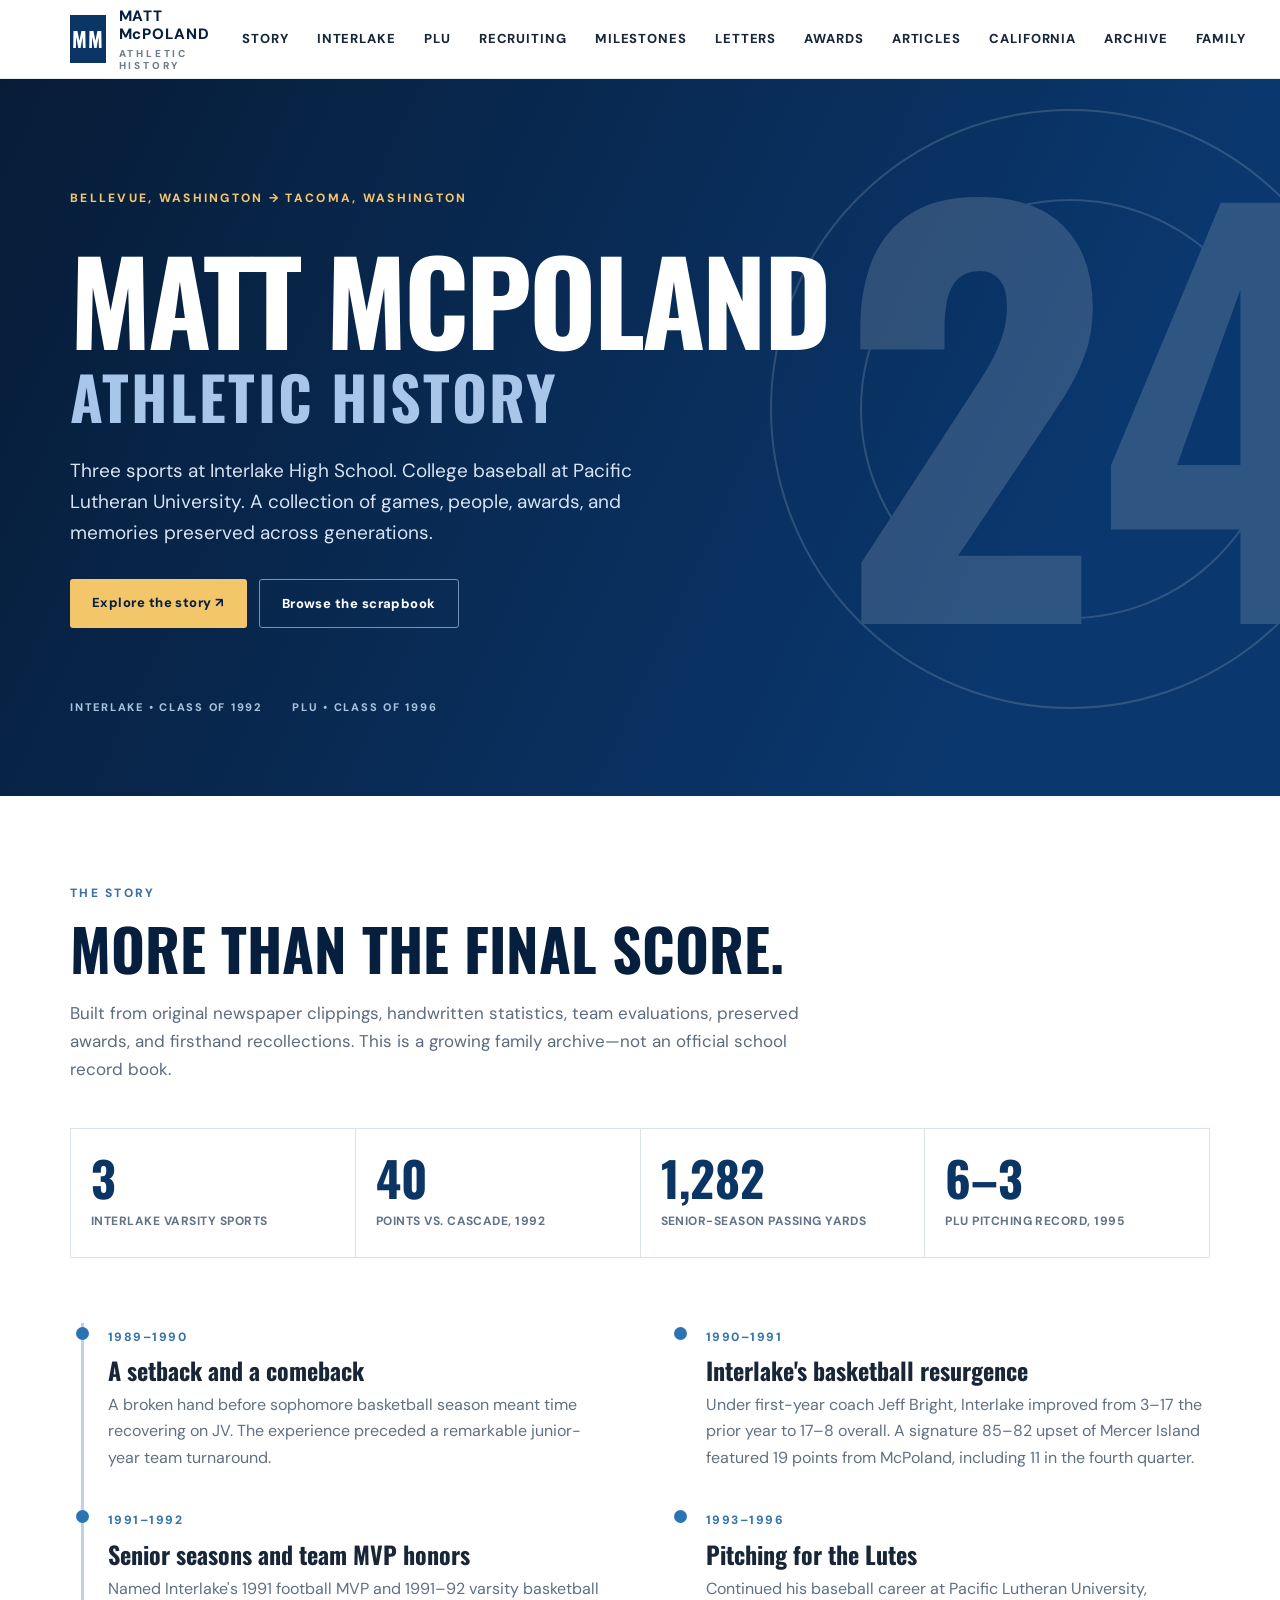
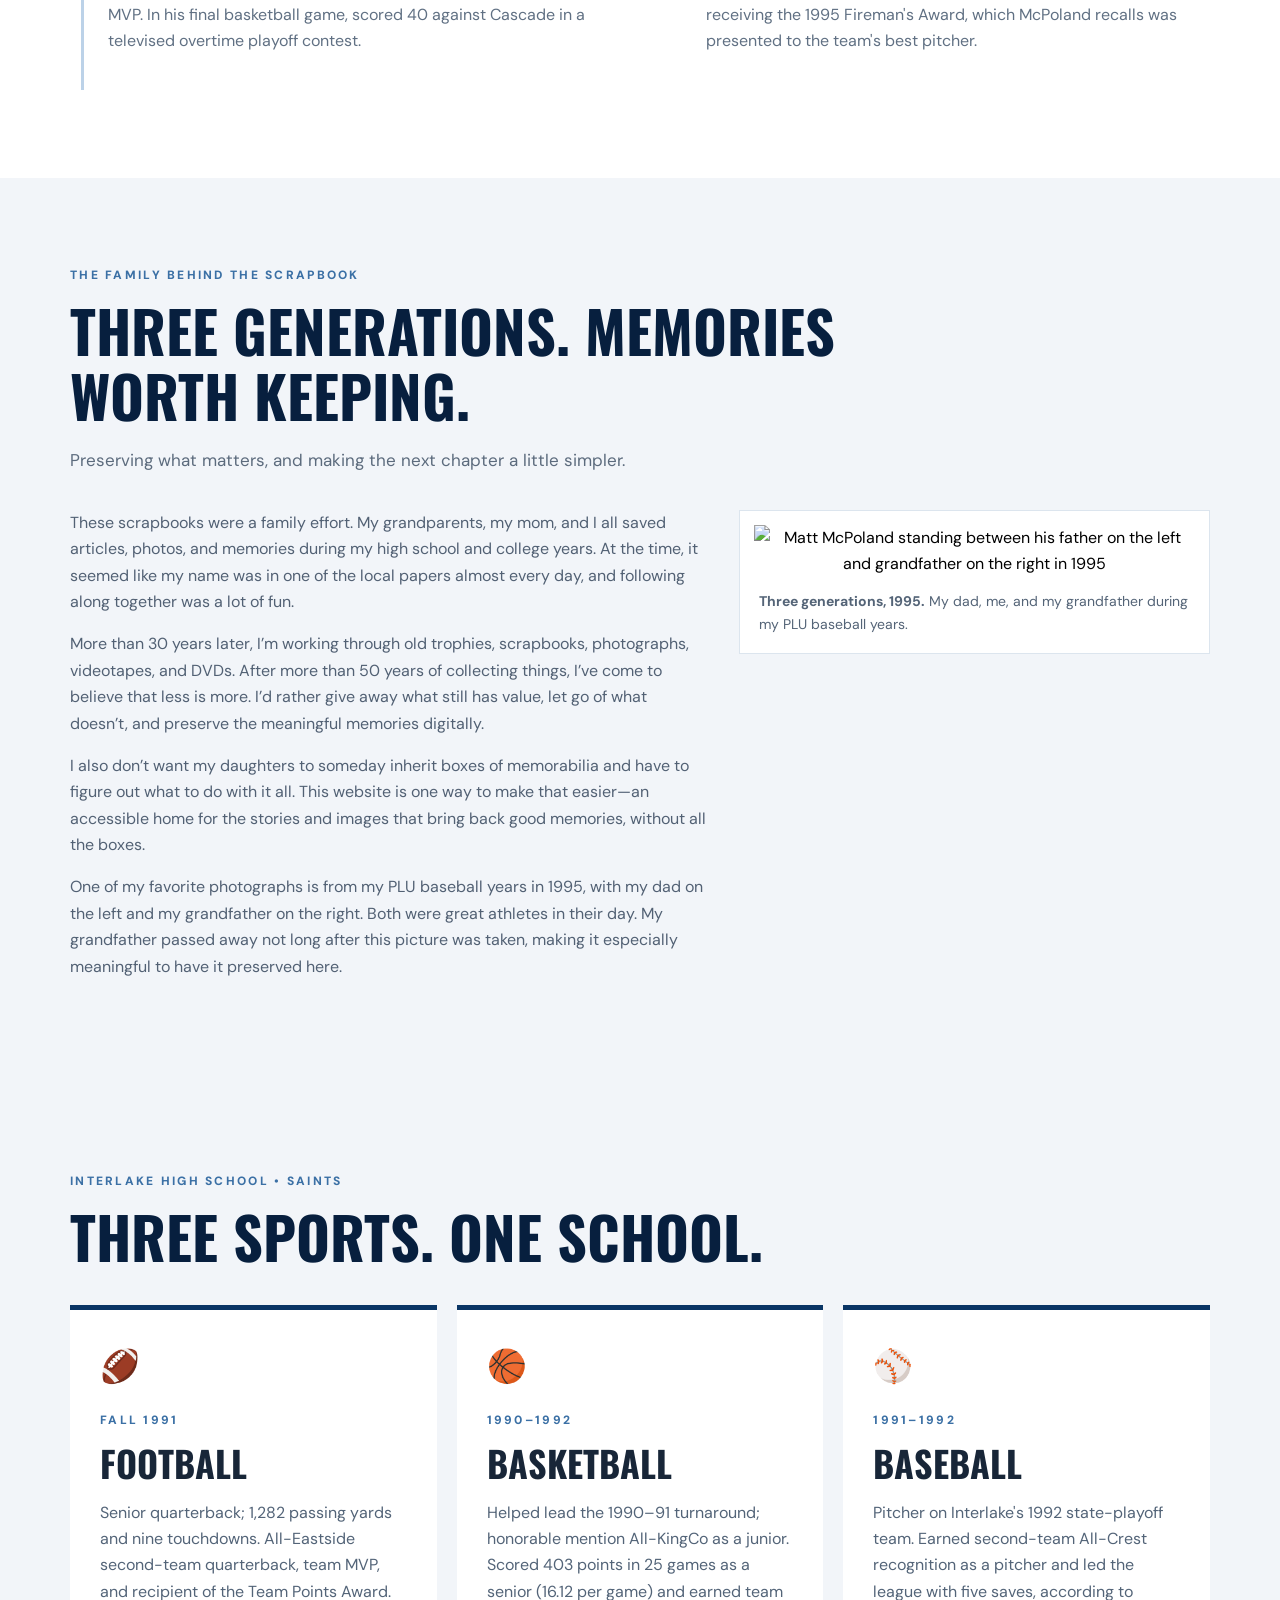
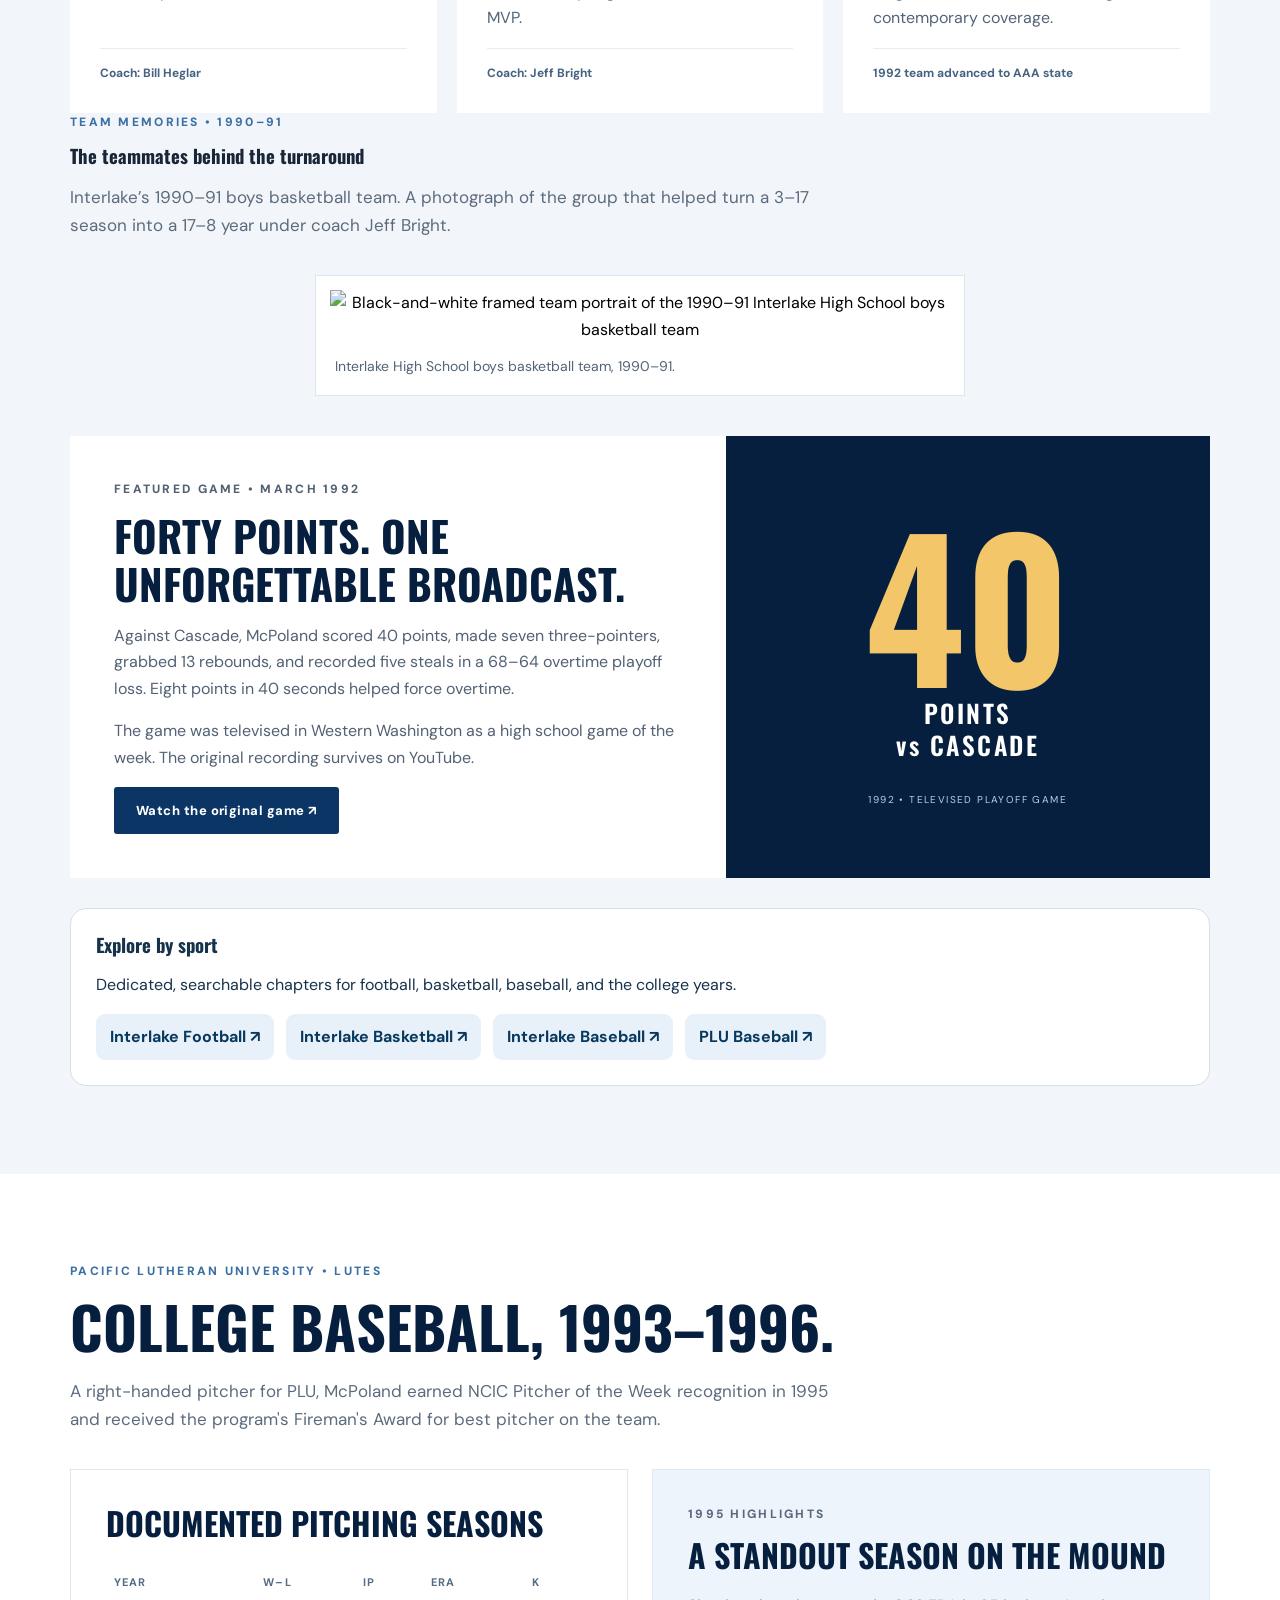
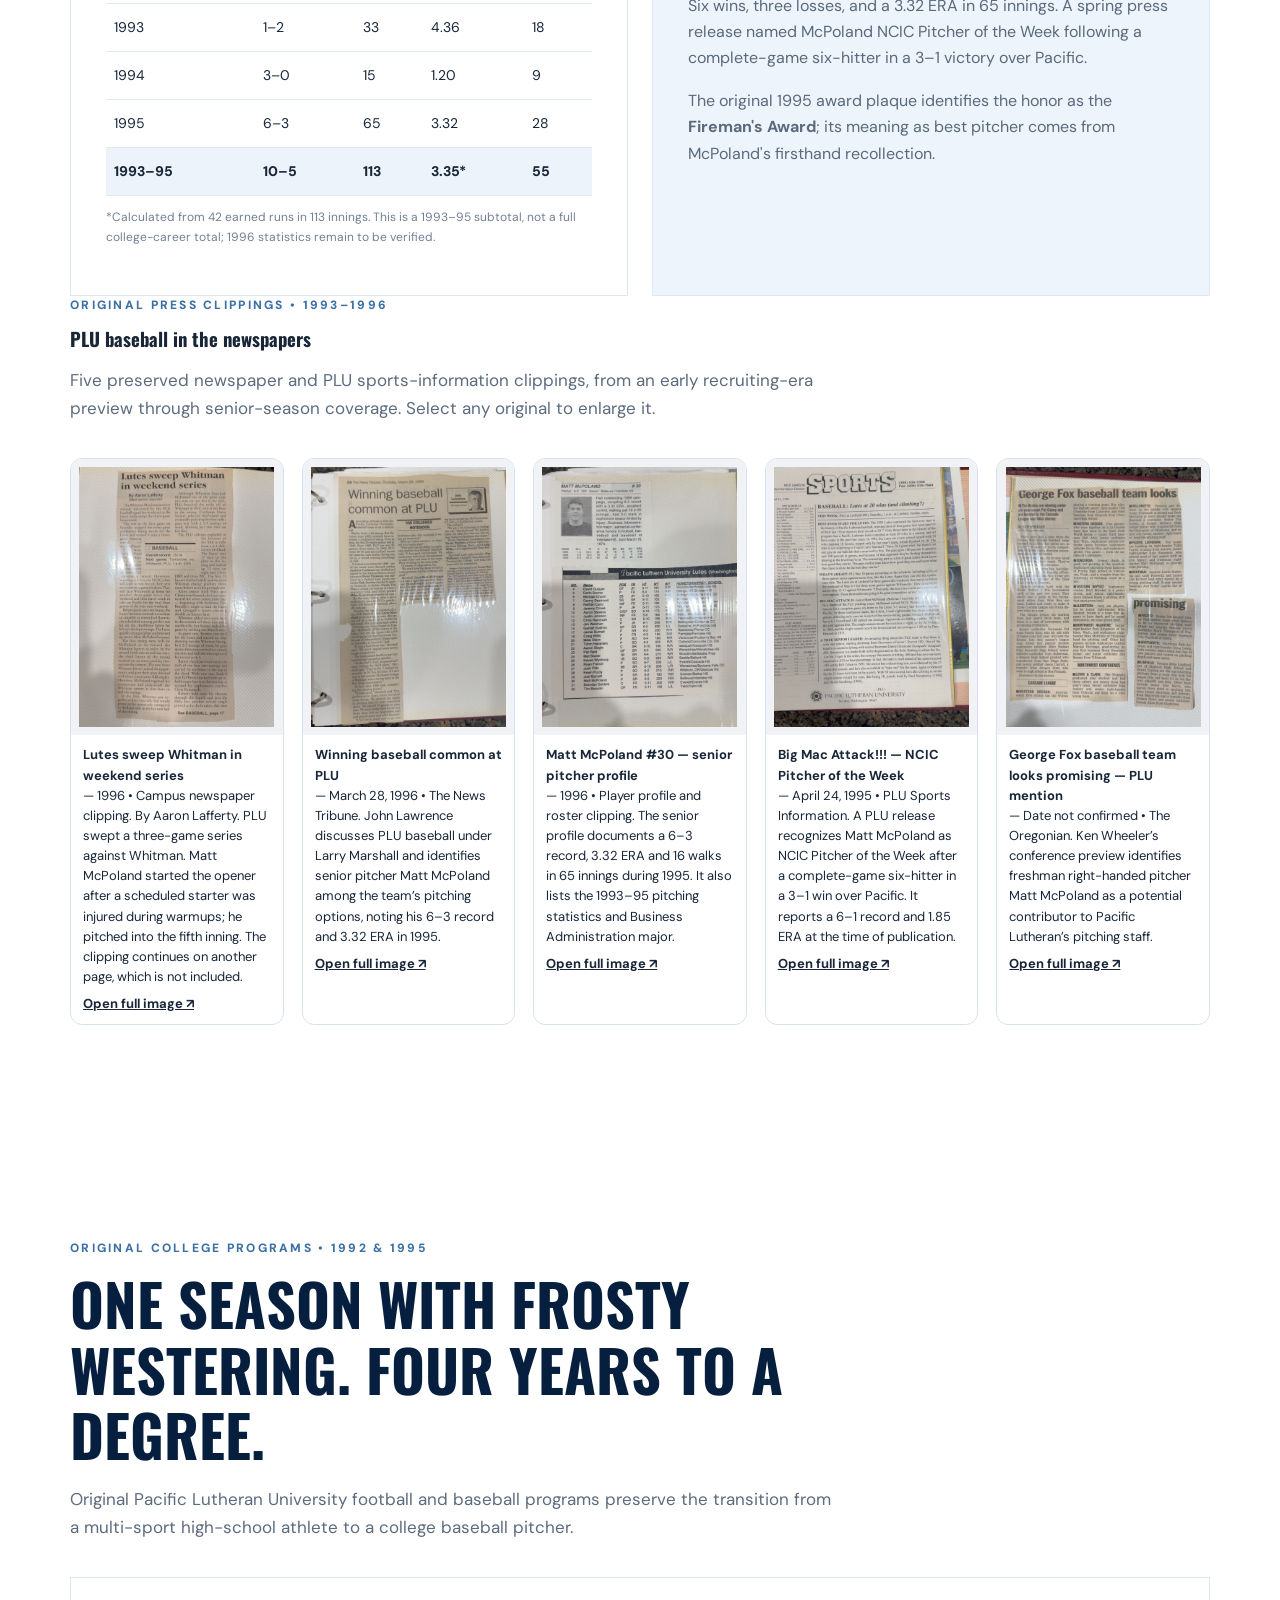
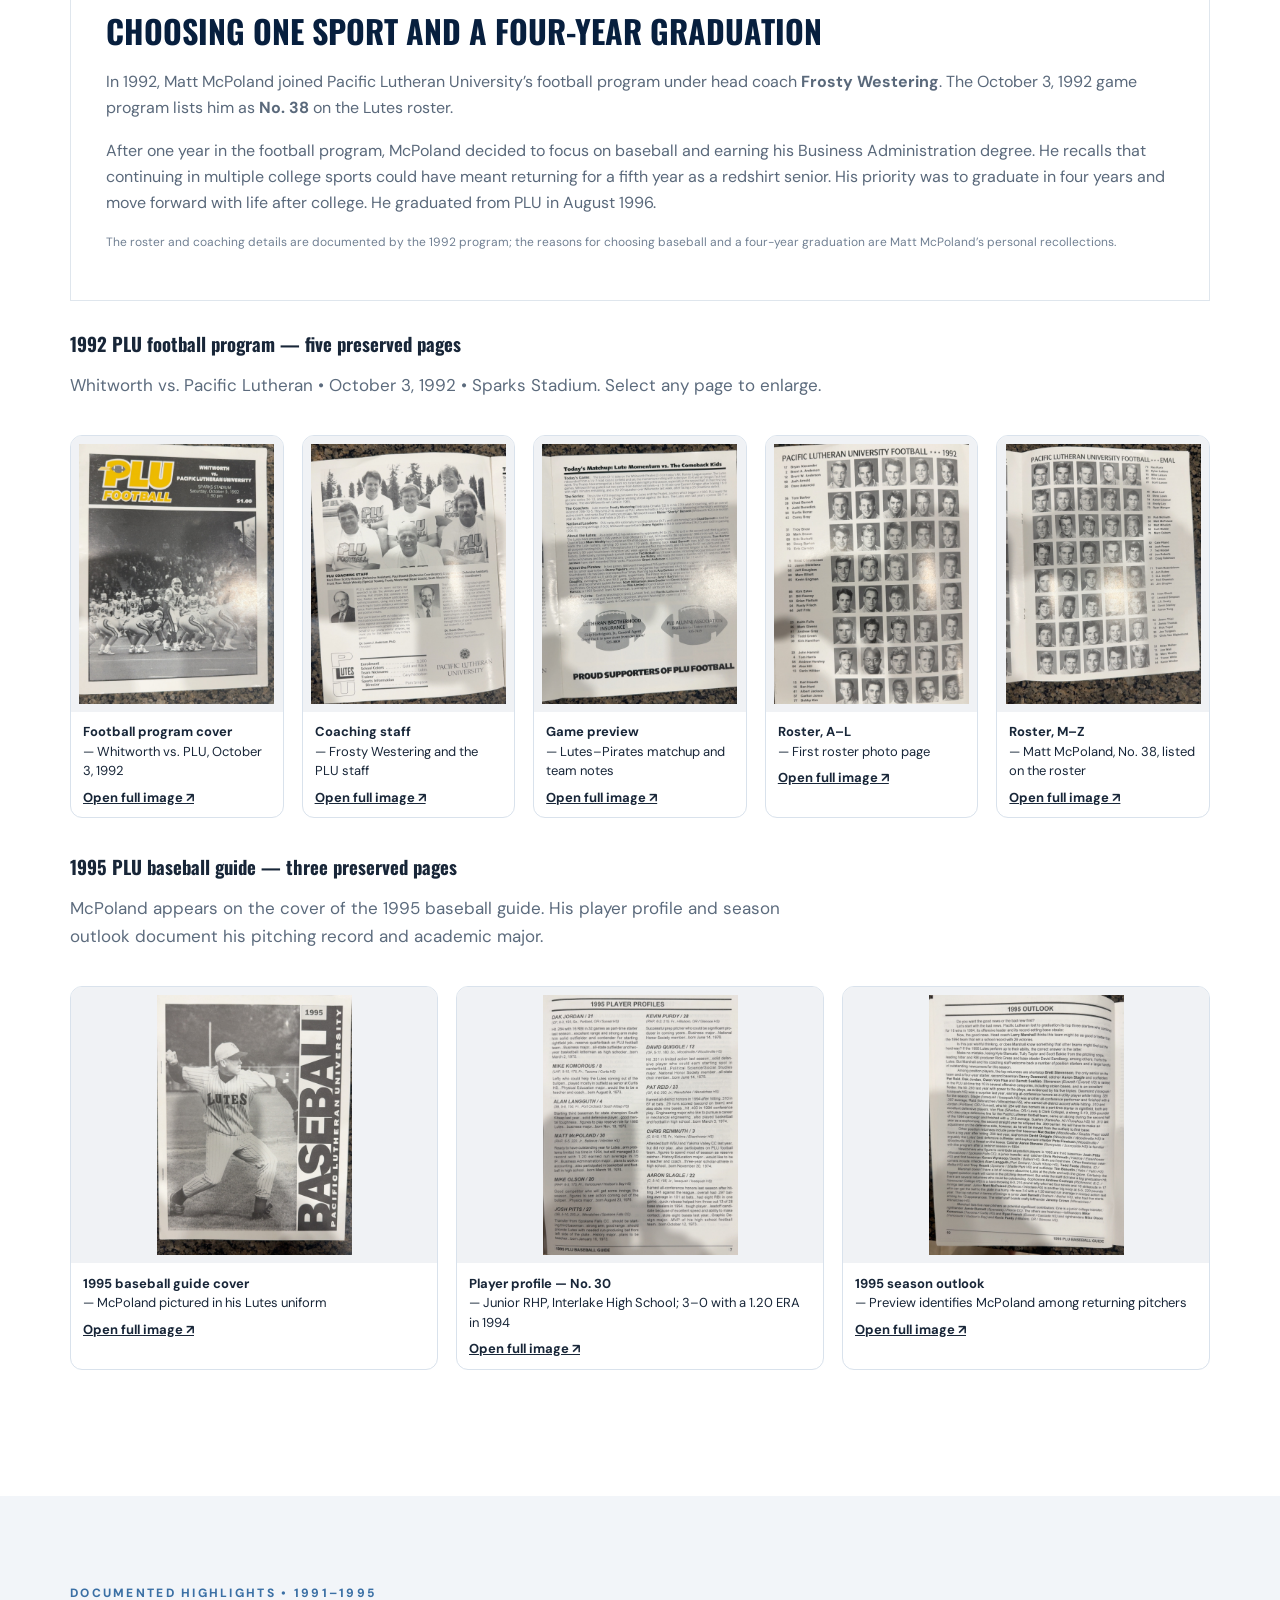
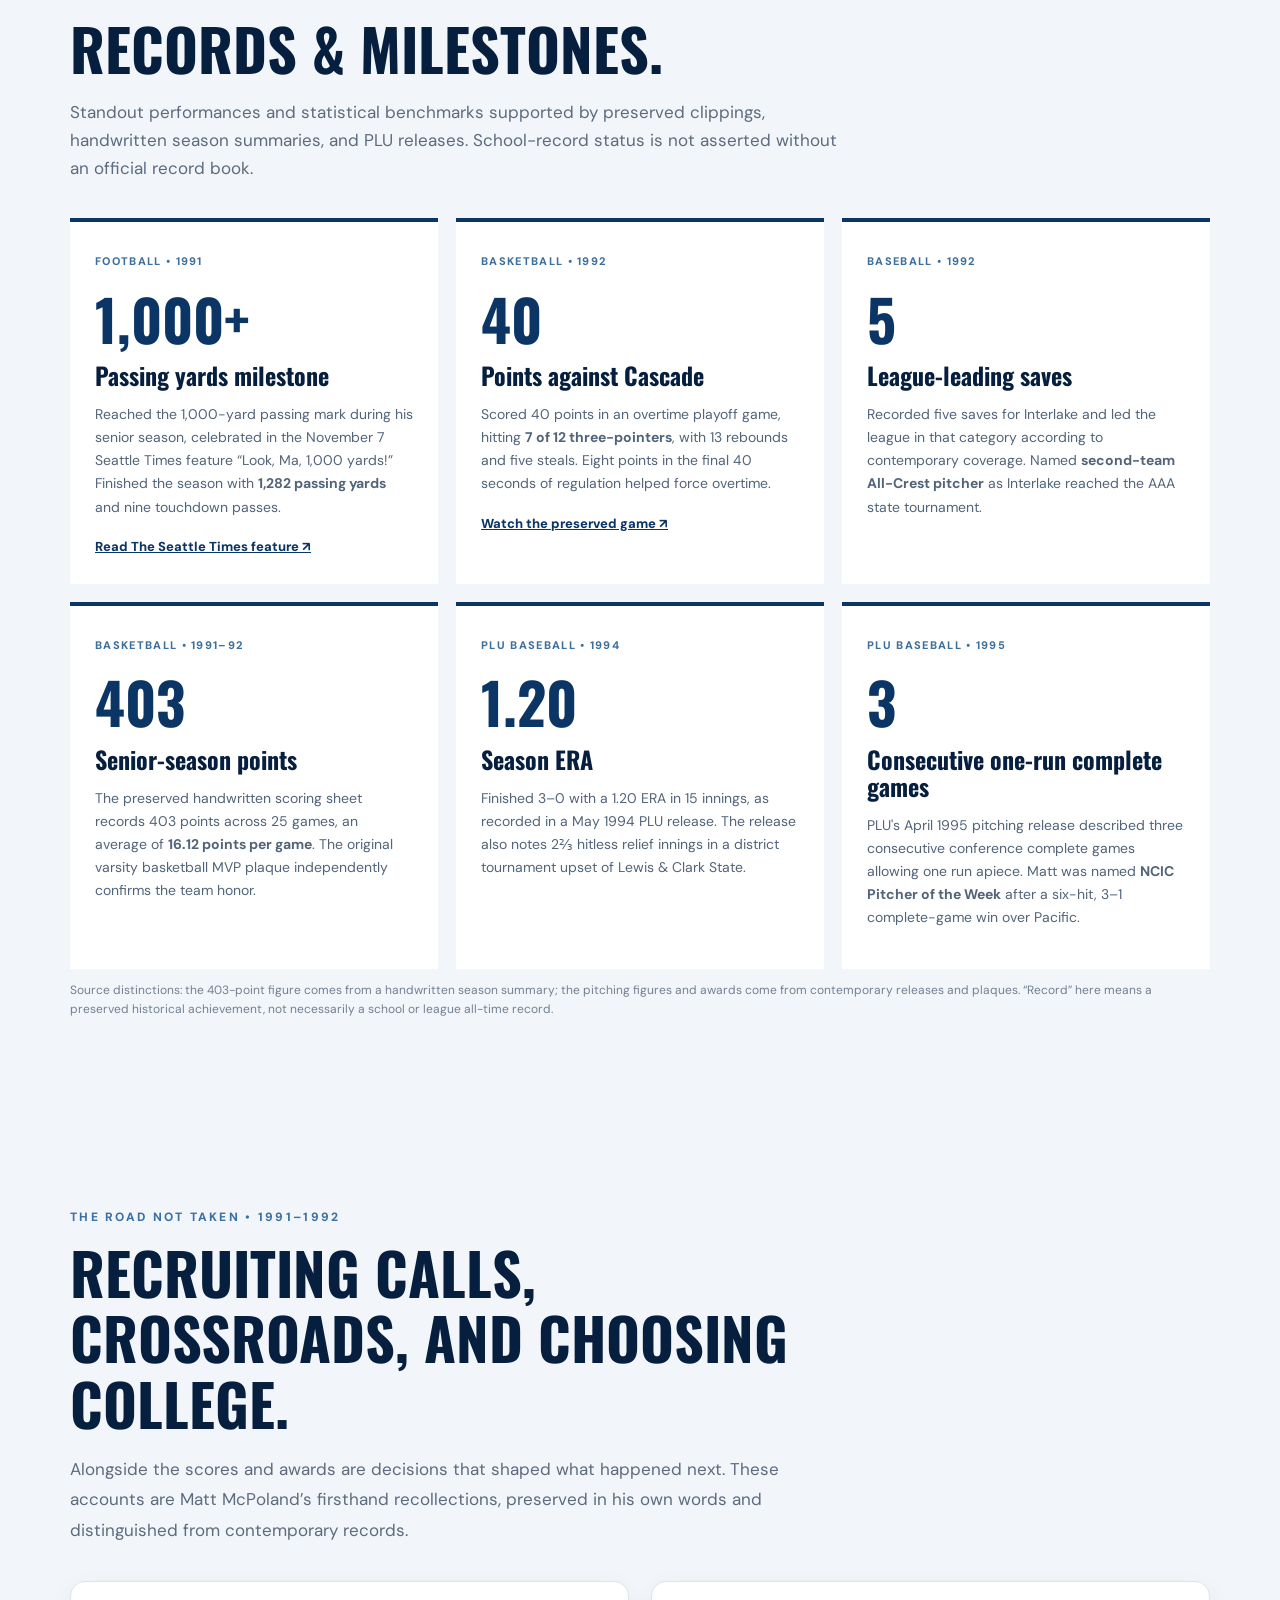
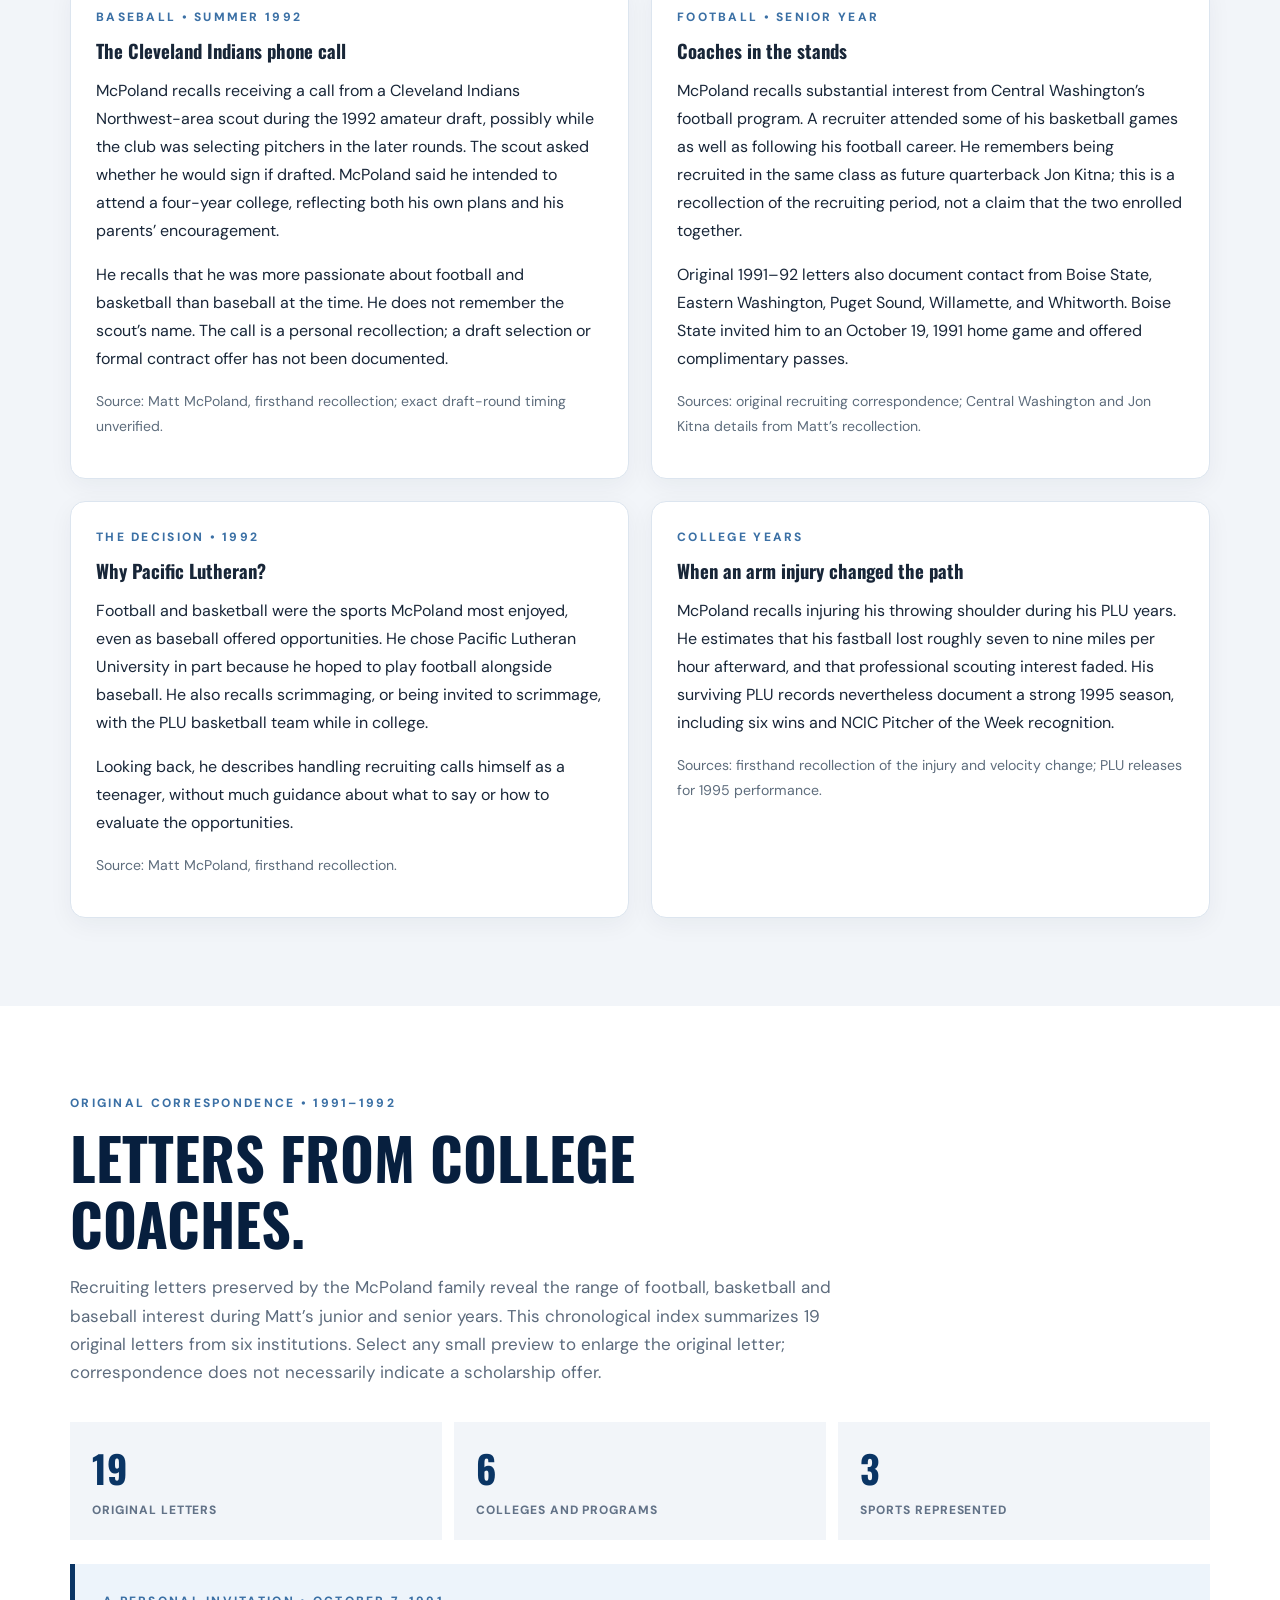
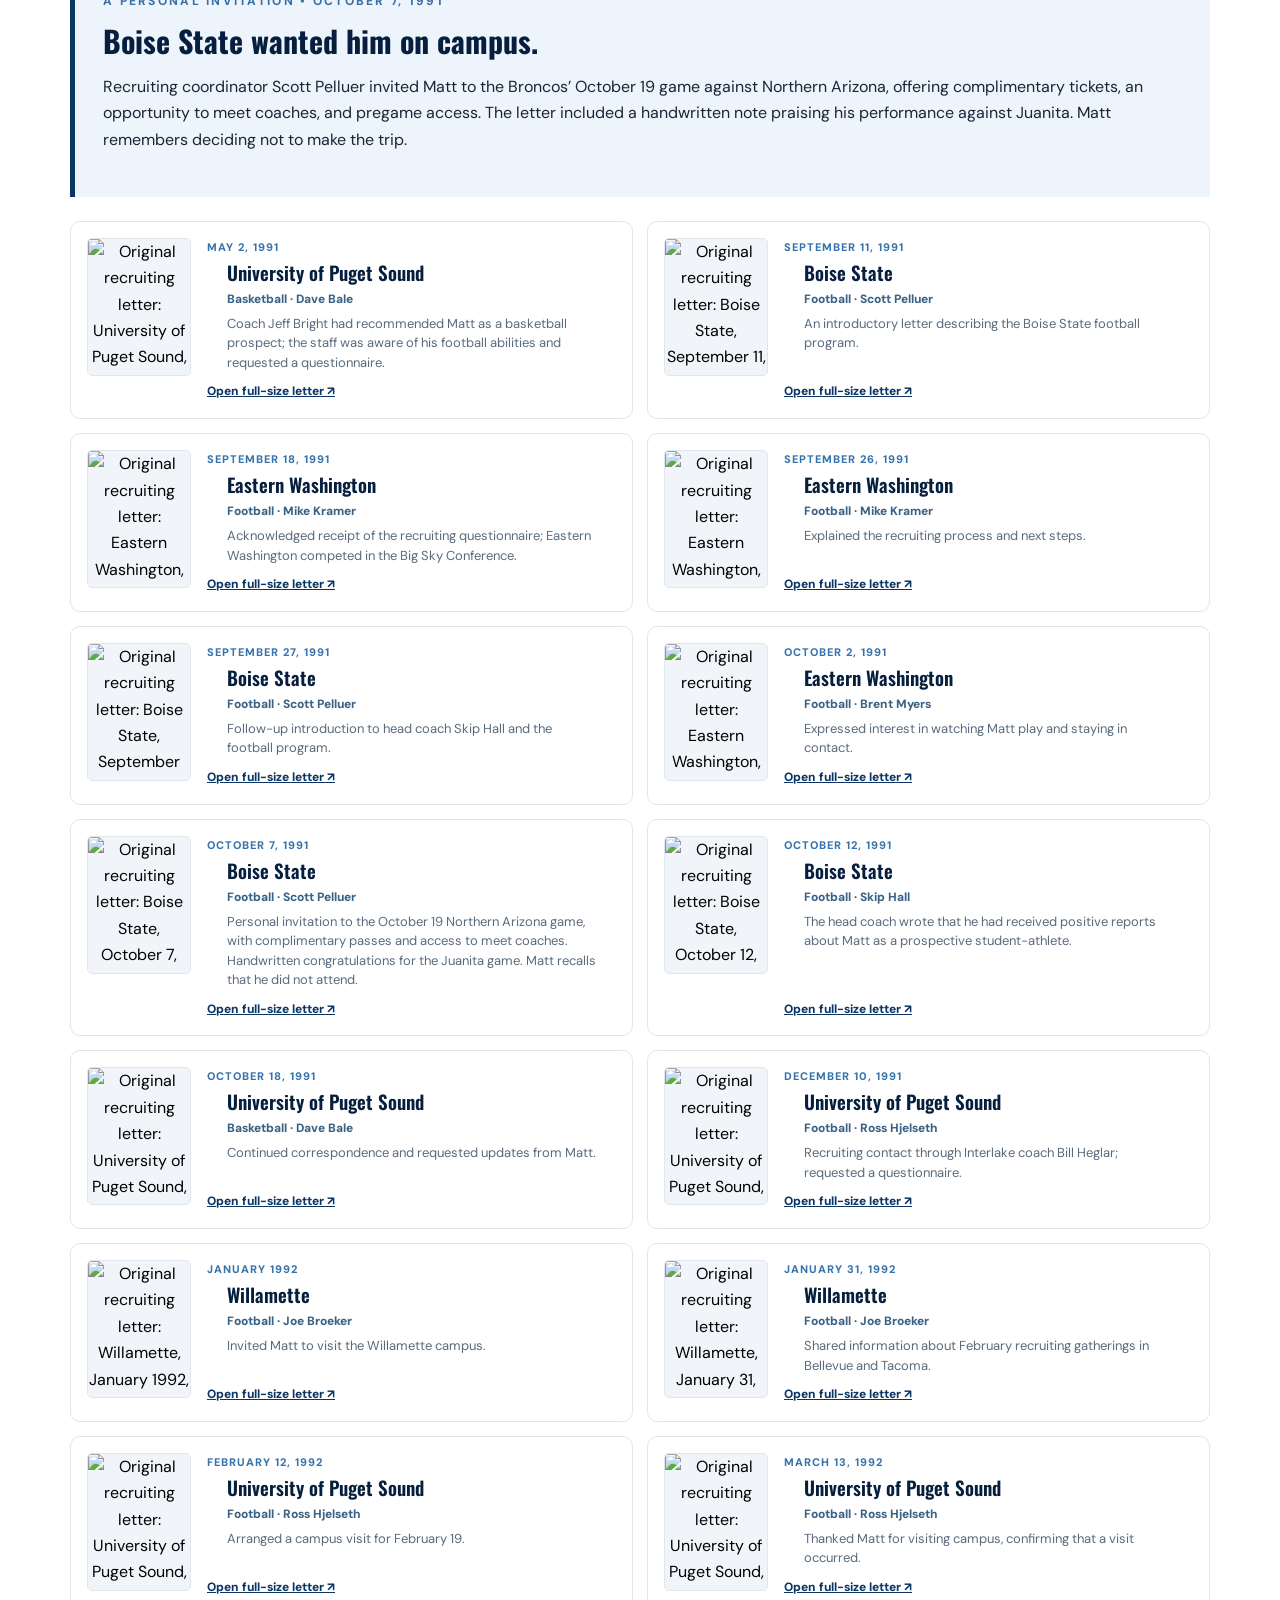
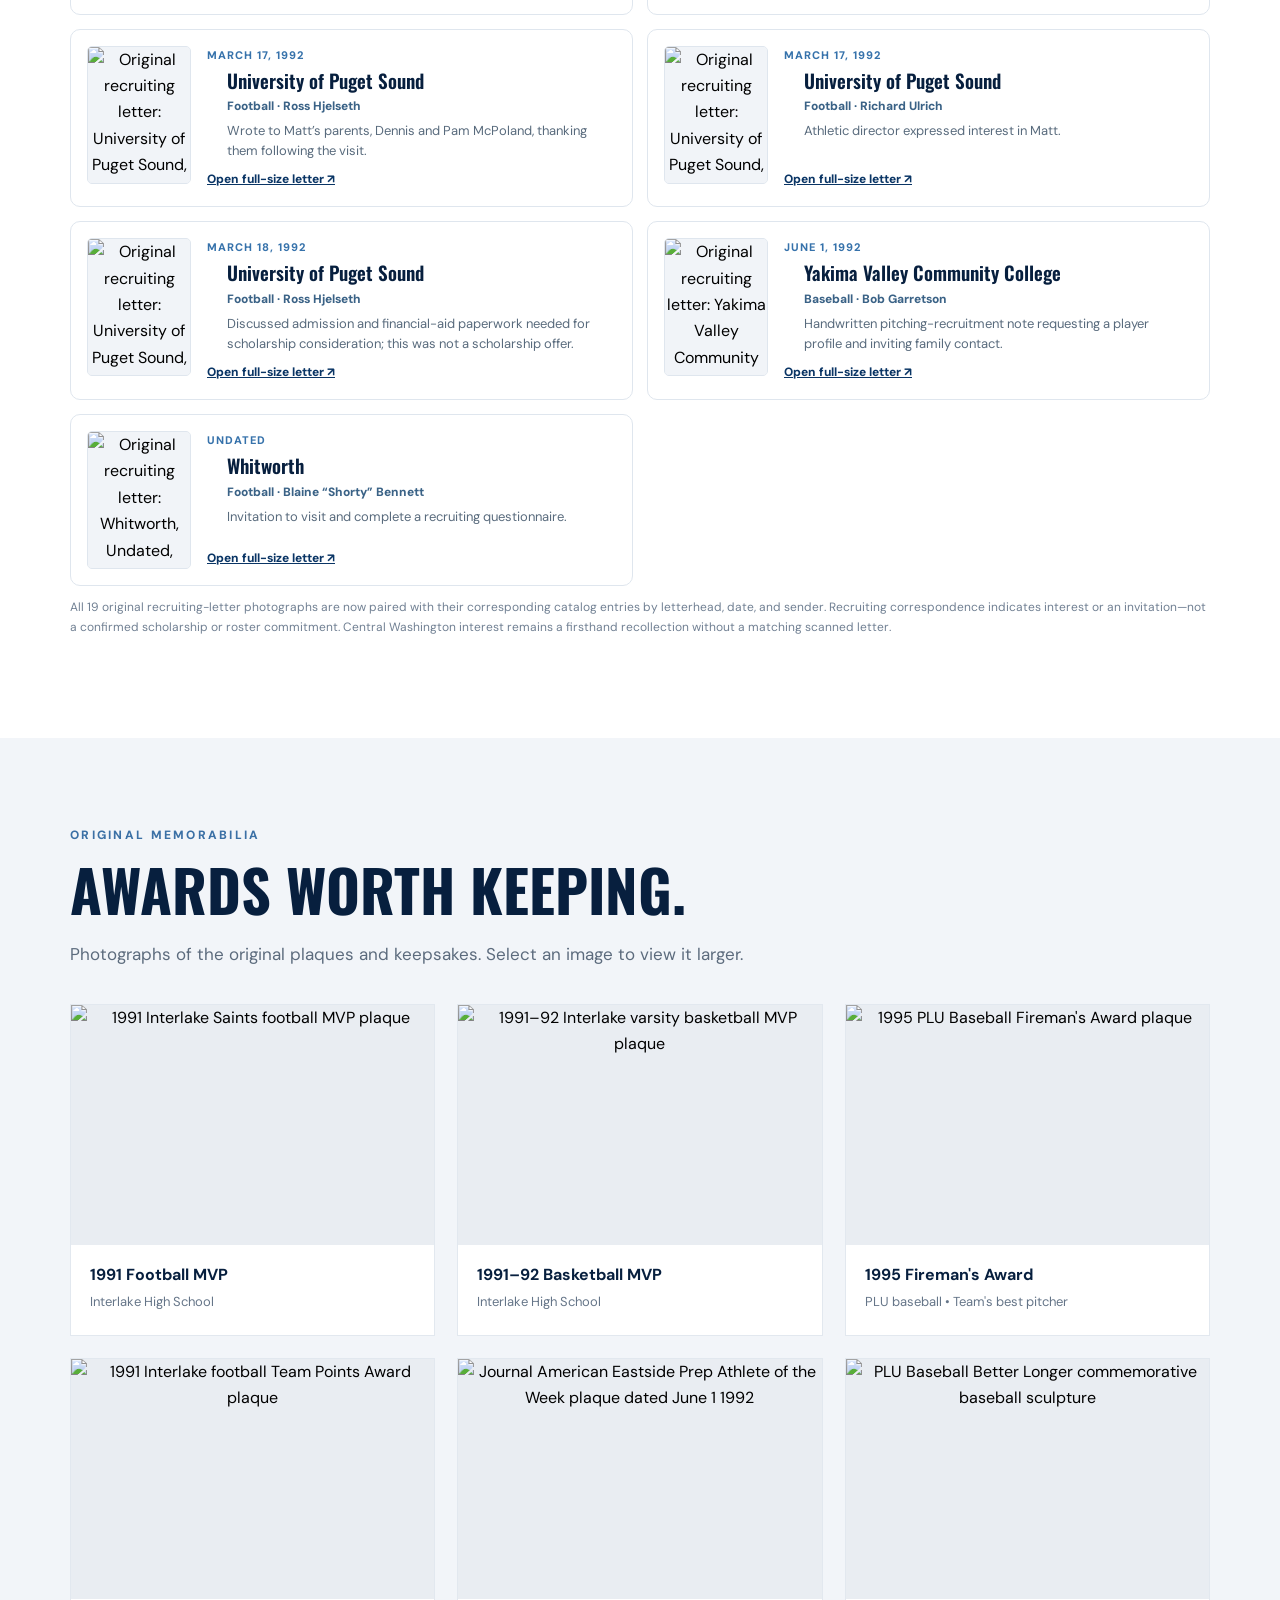
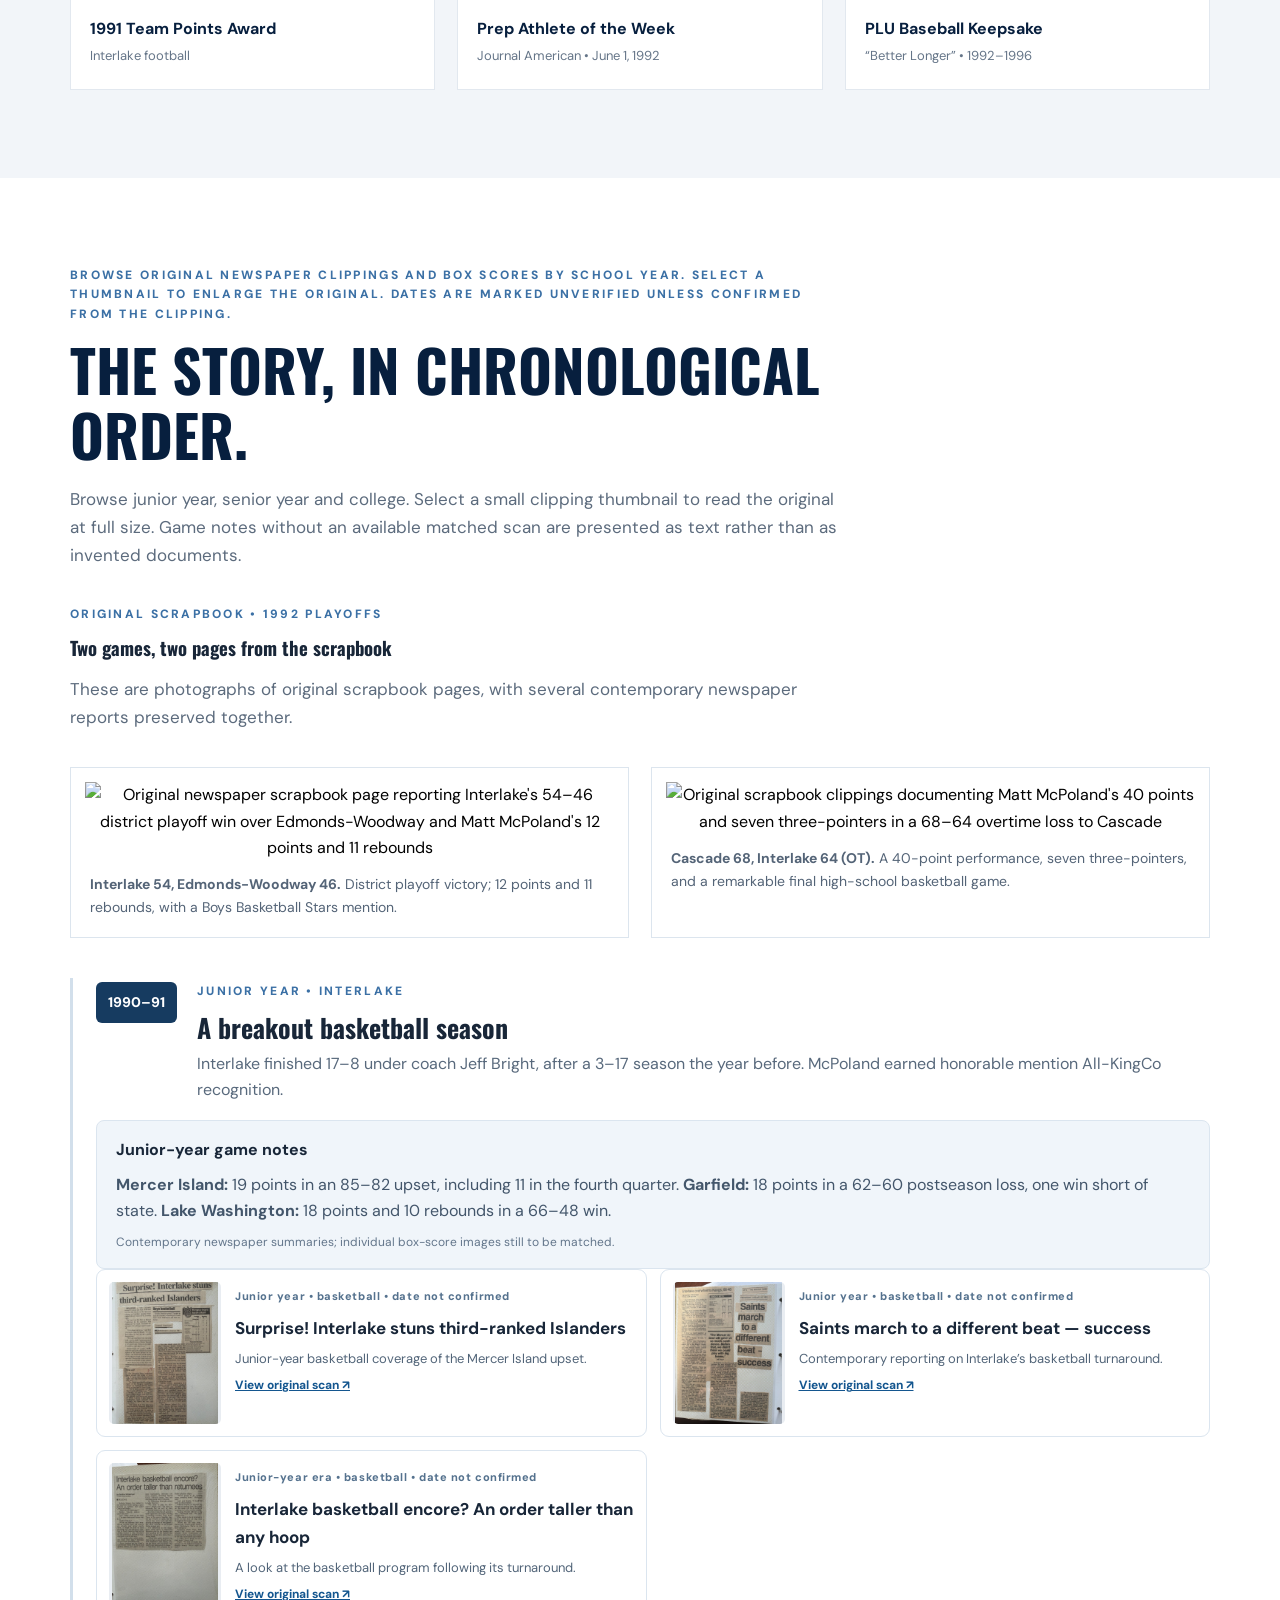
==== commit 7379e1e0: "Add files via upload" ====
--- a/index.html
+++ b/index.html
@@ -1,10 +1,10 @@
 <!DOCTYPE html>
 
 <html lang="en"><head><meta charset="utf-8"/><meta content="width=device-width,initial-scale=1" name="viewport"/><meta content="Matt McPoland athletic history: Interlake High School quarterback, basketball MVP and baseball pitcher (1990–1992), PLU baseball (1993–1996), original clippings, recruiting letters, and tournament memories." name="description"/><meta content="#082f5d" name="theme-color"/><title>Matt McPoland | Athletic History</title><link href="styles.css" rel="stylesheet"/><link href="https://mmcpoland-sys.github.io/" rel="canonical"/><meta content="website" property="og:type"/><meta content="Matt McPoland | Interlake &amp; PLU Athletic History" property="og:title"/><meta content="Original newspaper clippings, box scores, recruiting letters and stories from Interlake High School and Pacific Lutheran University." property="og:description"/><meta content="https://mmcpoland-sys.github.io/" property="og:url"/><script type="application/ld+json">{"@context": "https://schema.org", "@type": "CollectionPage", "name": "Matt McPoland Athletic History", "url": "https://mmcpoland-sys.github.io/", "description": "Family archive of Interlake High School and Pacific Lutheran University athletics, 1990–1996.", "about": {"@type": "Person", "name": "Matt McPoland", "description": "Interlake High School multi-sport athlete and Pacific Lutheran University baseball pitcher."}}</script></head>
-<body><a class="skip" href="#main">Skip to content</a><header class="top"><div class="wrap nav"><a class="brand" href="#home"><span class="monogram">MM</span><span>MATT McPOLAND <small>ATHLETIC HISTORY</small></span></a><button aria-controls="links" aria-expanded="false" class="menu">Menu ☰</button><nav aria-label="Main navigation" id="links"><a href="#story">Story</a><a href="#interlake">Interlake</a><a href="#plu">PLU</a><a href="#recruiting">Recruiting</a><a href="#milestones">Milestones</a><a href="#letters">Letters</a><a href="#awards">Awards</a><a href="#articles">Articles</a><a href="#california-tournament">California</a><a href="#archive">Archive</a></nav></div></header>
+<body><a class="skip" href="#main">Skip to content</a><header class="top"><div class="wrap nav"><a class="brand" href="#home"><span class="monogram">MM</span><span>MATT McPOLAND <small>ATHLETIC HISTORY</small></span></a><button aria-controls="links" aria-expanded="false" class="menu">Menu ☰</button><nav aria-label="Main navigation" id="links"><a href="#story">Story</a><a href="#interlake">Interlake</a><a href="#plu">PLU</a><a href="#recruiting">Recruiting</a><a href="#milestones">Milestones</a><a href="#letters">Letters</a><a href="#awards">Awards</a><a href="#articles">Articles</a><a href="#california-tournament">California</a><a href="#archive">Archive</a><a href="#family-legacy">Family</a></nav></div></header>
 <main id="main"><section class="hero" id="home"><div class="wrap hero-inner"><div class="eyebrow">BELLEVUE, WASHINGTON → TACOMA, WASHINGTON</div><h1>Matt McPoland<span>Athletic History</span></h1><p class="lede">Three sports at Interlake High School. College baseball at Pacific Lutheran University. A collection of games, people, awards, and memories preserved across generations.</p><div class="hero-actions"><a class="btn" href="#story">Explore the story ↗</a><a class="btn ghost" href="#archive">Browse the scrapbook</a></div><div class="meta"><span>INTERLAKE • CLASS OF 1992</span><span>PLU • CLASS OF 1996</span></div></div><div aria-hidden="true" class="hero-graphic"><div class="circle c1"></div><div class="circle c2"></div><div class="huge">24</div><div class="vertical">THE SCRAPBOOK YEARS</div></div></section>
-<section class="section wrap" id="story"><div class="section-heading"><p class="kicker">THE STORY</p><h2>More than the final score.</h2><p>Built from original newspaper clippings, handwritten statistics, team evaluations, preserved awards, and firsthand recollections. This is a growing family archive—not an official school record book.</p></div><div class="stats"><div><b>3</b><span>Interlake varsity sports</span></div><div><b>40</b><span>Points vs. Cascade, 1992</span></div><div><b>1,282</b><span>Senior-season passing yards</span></div><div><b>6–3</b><span>PLU pitching record, 1995</span></div></div><div class="timeline"><div class="time"><span>1989–1990</span><h3>A setback and a comeback</h3><p>A broken hand before sophomore basketball season meant time recovering on JV. The experience preceded a remarkable junior-year team turnaround.</p></div><div class="time"><span>1990–1991</span><h3>Interlake's basketball resurgence</h3><p>Under first-year coach Jeff Bright, Interlake improved from 3–17 the prior year to 17–8 overall. A signature 85–82 upset of Mercer Island featured 19 points from McPoland, including 11 in the fourth quarter.</p></div><div class="time"><span>1991–1992</span><h3>Senior seasons and team MVP honors</h3><p>Named Interlake's 1991 football MVP and 1991–92 varsity basketball MVP. In his final basketball game, scored 40 against Cascade in a televised overtime playoff contest.</p></div><div class="time"><span>1993–1996</span><h3>Pitching for the Lutes</h3><p>Continued his baseball career at Pacific Lutheran University, receiving the 1995 Fireman's Award, which McPoland recalls was presented to the team's best pitcher.</p></div></div></section>
-<section class="section pale" id="interlake"><div class="wrap"><div class="section-heading"><p class="kicker">INTERLAKE HIGH SCHOOL • SAINTS</p><h2>Three sports. One school.</h2></div><div class="sport-grid"><article class="sport"><div class="sport-icon">🏈</div><p class="kicker">FALL 1991</p><h3>Football</h3><p>Senior quarterback; 1,282 passing yards and nine touchdowns. All-Eastside second-team quarterback, team MVP, and recipient of the Team Points Award.</p><div class="sport-foot">Coach: Bill Heglar</div></article><article class="sport"><div class="sport-icon">🏀</div><p class="kicker">1990–1992</p><h3>Basketball</h3><p>Helped lead the 1990–91 turnaround; honorable mention All-KingCo as a junior. Scored 403 points in 25 games as a senior (16.12 per game) and earned team MVP.</p><div class="sport-foot">Coach: Jeff Bright</div></article><article class="sport"><div class="sport-icon">⚾</div><p class="kicker">1991–1992</p><h3>Baseball</h3><p>Pitcher on Interlake's 1992 state-playoff team. Earned second-team All-Crest recognition as a pitcher and led the league with five saves, according to contemporary coverage.</p><div class="sport-foot">1992 team advanced to AAA state</div></article></div><div class="feature"><div class="feature-copy"><p class="kicker">FEATURED GAME • MARCH 1992</p><h3>Forty points. One unforgettable broadcast.</h3><p>Against Cascade, McPoland scored 40 points, made seven three-pointers, grabbed 13 rebounds, and recorded five steals in a 68–64 overtime playoff loss. Eight points in 40 seconds helped force overtime.</p><p>The game was televised in Western Washington as a high school game of the week. The original recording survives on YouTube.</p><a class="btn dark" href="https://youtu.be/geZacXmgTA0" rel="noopener noreferrer" target="_blank">Watch the original game ↗</a></div><div class="feature-art"><span>40</span><small>POINTS<br/>vs CASCADE</small><div>1992 • TELEVISED PLAYOFF GAME</div></div></div><div class="sports-pages"><h3>Explore by sport</h3><p>Dedicated, searchable chapters for football, basketball, baseball, and the college years.</p><div class="sports-links"><a href="interlake-football.html">Interlake Football ↗</a><a href="interlake-basketball.html">Interlake Basketball ↗</a><a href="interlake-baseball.html">Interlake Baseball ↗</a><a href="plu-baseball.html">PLU Baseball ↗</a></div></div></div></section>
+<section class="section wrap" id="story"><div class="section-heading"><p class="kicker">THE STORY</p><h2>More than the final score.</h2><p>Built from original newspaper clippings, handwritten statistics, team evaluations, preserved awards, and firsthand recollections. This is a growing family archive—not an official school record book.</p></div><div class="stats"><div><b>3</b><span>Interlake varsity sports</span></div><div><b>40</b><span>Points vs. Cascade, 1992</span></div><div><b>1,282</b><span>Senior-season passing yards</span></div><div><b>6–3</b><span>PLU pitching record, 1995</span></div></div><div class="timeline"><div class="time"><span>1989–1990</span><h3>A setback and a comeback</h3><p>A broken hand before sophomore basketball season meant time recovering on JV. The experience preceded a remarkable junior-year team turnaround.</p></div><div class="time"><span>1990–1991</span><h3>Interlake's basketball resurgence</h3><p>Under first-year coach Jeff Bright, Interlake improved from 3–17 the prior year to 17–8 overall. A signature 85–82 upset of Mercer Island featured 19 points from McPoland, including 11 in the fourth quarter.</p></div><div class="time"><span>1991–1992</span><h3>Senior seasons and team MVP honors</h3><p>Named Interlake's 1991 football MVP and 1991–92 varsity basketball MVP. In his final basketball game, scored 40 against Cascade in a televised overtime playoff contest.</p></div><div class="time"><span>1993–1996</span><h3>Pitching for the Lutes</h3><p>Continued his baseball career at Pacific Lutheran University, receiving the 1995 Fireman's Award, which McPoland recalls was presented to the team's best pitcher.</p></div></div></section><section class="section pale" id="family-legacy"><div class="wrap"><div class="section-heading"><p class="kicker">THE FAMILY BEHIND THE SCRAPBOOK</p><h2>Three generations. Memories worth keeping.</h2><p>Preserving what matters, and making the next chapter a little simpler.</p></div><div class="legacy-layout"><div><p>These scrapbooks were a family effort. My grandparents, my mom, and I all saved articles, photos, and memories during my high school and college years. At the time, it seemed like my name was in one of the local papers almost every day, and following along together was a lot of fun.</p><p>More than 30 years later, I’m working through old trophies, scrapbooks, photographs, videotapes, and DVDs. After more than 50 years of collecting things, I’ve come to believe that less is more. I’d rather give away what still has value, let go of what doesn’t, and preserve the meaningful memories digitally.</p><p>I also don’t want my daughters to someday inherit boxes of memorabilia and have to figure out what to do with it all. This website is one way to make that easier—an accessible home for the stories and images that bring back good memories, without all the boxes.</p><p>One of my favorite photographs is from my PLU baseball years in 1995, with my dad on the left and my grandfather on the right. Both were great athletes in their day. My grandfather passed away not long after this picture was taken, making it especially meaningful to have it preserved here.</p></div><figure class="legacy-photo"><button data-caption="Matt with his father (left) and grandfather (right) during his PLU baseball years, 1995" data-image="assets/plu-family-three-generations-1995.jpg" type="button"><img alt="Matt McPoland standing between his father on the left and grandfather on the right in 1995" loading="lazy" src="assets/plu-family-three-generations-1995.jpg"/></button><figcaption><strong>Three generations, 1995.</strong> My dad, me, and my grandfather during my PLU baseball years.</figcaption></figure></div></div></section>
+<section class="section pale" id="interlake"><div class="wrap"><div class="section-heading"><p class="kicker">INTERLAKE HIGH SCHOOL • SAINTS</p><h2>Three sports. One school.</h2></div><div class="sport-grid"><article class="sport"><div class="sport-icon">🏈</div><p class="kicker">FALL 1991</p><h3>Football</h3><p>Senior quarterback; 1,282 passing yards and nine touchdowns. All-Eastside second-team quarterback, team MVP, and recipient of the Team Points Award.</p><div class="sport-foot">Coach: Bill Heglar</div></article><article class="sport"><div class="sport-icon">🏀</div><p class="kicker">1990–1992</p><h3>Basketball</h3><p>Helped lead the 1990–91 turnaround; honorable mention All-KingCo as a junior. Scored 403 points in 25 games as a senior (16.12 per game) and earned team MVP.</p><div class="sport-foot">Coach: Jeff Bright</div></article><article class="sport"><div class="sport-icon">⚾</div><p class="kicker">1991–1992</p><h3>Baseball</h3><p>Pitcher on Interlake's 1992 state-playoff team. Earned second-team All-Crest recognition as a pitcher and led the league with five saves, according to contemporary coverage.</p><div class="sport-foot">1992 team advanced to AAA state</div></article></div><div class="section-heading"><p class="kicker">TEAM MEMORIES • 1990–91</p><h3>The teammates behind the turnaround</h3><p>Interlake’s 1990–91 boys basketball team. A photograph of the group that helped turn a 3–17 season into a 17–8 year under coach Jeff Bright.</p></div><figure class="legacy-team"><button data-caption="Interlake High School boys basketball team, 1990–91" data-image="assets/interlake-basketball-team-1991.jpg" type="button"><img alt="Black-and-white framed team portrait of the 1990–91 Interlake High School boys basketball team" loading="lazy" src="assets/interlake-basketball-team-1991.jpg"/></button><figcaption>Interlake High School boys basketball team, 1990–91.</figcaption></figure><div class="feature"><div class="feature-copy"><p class="kicker">FEATURED GAME • MARCH 1992</p><h3>Forty points. One unforgettable broadcast.</h3><p>Against Cascade, McPoland scored 40 points, made seven three-pointers, grabbed 13 rebounds, and recorded five steals in a 68–64 overtime playoff loss. Eight points in 40 seconds helped force overtime.</p><p>The game was televised in Western Washington as a high school game of the week. The original recording survives on YouTube.</p><a class="btn dark" href="https://youtu.be/geZacXmgTA0" rel="noopener noreferrer" target="_blank">Watch the original game ↗</a></div><div class="feature-art"><span>40</span><small>POINTS<br/>vs CASCADE</small><div>1992 • TELEVISED PLAYOFF GAME</div></div></div><div class="sports-pages"><h3>Explore by sport</h3><p>Dedicated, searchable chapters for football, basketball, baseball, and the college years.</p><div class="sports-links"><a href="interlake-football.html">Interlake Football ↗</a><a href="interlake-basketball.html">Interlake Basketball ↗</a><a href="interlake-baseball.html">Interlake Baseball ↗</a><a href="plu-baseball.html">PLU Baseball ↗</a></div></div></div></section>
 <section class="section wrap" id="plu"><div class="section-heading"><p class="kicker">PACIFIC LUTHERAN UNIVERSITY • LUTES</p><h2>College baseball, 1993–1996.</h2><p>A right-handed pitcher for PLU, McPoland earned NCIC Pitcher of the Week recognition in 1995 and received the program's Fireman's Award for best pitcher on the team.</p></div><div class="two"><div class="panel"><h3>Documented pitching seasons</h3><div class="table-wrap"><table><thead><tr><th>Year</th><th>W–L</th><th>IP</th><th>ERA</th><th>K</th></tr></thead><tbody><tr><td>1993</td><td>1–2</td><td>33</td><td>4.36</td><td>18</td></tr><tr><td>1994</td><td>3–0</td><td>15</td><td>1.20</td><td>9</td></tr><tr><td>1995</td><td>6–3</td><td>65</td><td>3.32</td><td>28</td></tr><tr class="total"><td>1993–95</td><td>10–5</td><td>113</td><td>3.35*</td><td>55</td></tr></tbody></table></div><p class="fine">*Calculated from 42 earned runs in 113 innings. This is a 1993–95 subtotal, not a full college-career total; 1996 statistics remain to be verified.</p></div><div class="panel highlight"><p class="kicker">1995 HIGHLIGHTS</p><h3>A standout season on the mound</h3><p>Six wins, three losses, and a 3.32 ERA in 65 innings. A spring press release named McPoland NCIC Pitcher of the Week following a complete-game six-hitter in a 3–1 victory over Pacific.</p><p>The original 1995 award plaque identifies the honor as the <strong>Fireman's Award</strong>; its meaning as best pitcher comes from McPoland's firsthand recollection.</p></div></div><div class="section-heading"><p class="kicker">ORIGINAL PRESS CLIPPINGS • 1993–1996</p><h3>PLU baseball in the newspapers</h3><p>Five preserved newspaper and PLU sports-information clippings, from an early recruiting-era preview through senior-season coverage. Select any original to enlarge it.</p></div><div class="plu-program-grid"><figure class="plu-program-page"><button aria-label="Enlarge Lutes sweep Whitman in weekend series" class="plu-program-thumb" data-caption="Lutes sweep Whitman in weekend series" data-image="assets/plu-baseball-whitman-sweep-1996.jpg" type="button"><img alt="Lutes sweep Whitman in weekend series — original clipping" loading="lazy" src="assets/plu-baseball-whitman-sweep-1996.jpg"/></button><figcaption><strong>Lutes sweep Whitman in weekend series</strong><span> — 1996 • Campus newspaper clipping. By Aaron Lafferty. PLU swept a three-game series against Whitman. Matt McPoland started the opener after a scheduled starter was injured during warmups; he pitched into the fifth inning. The clipping continues on another page, which is not included. </span><a href="assets/plu-baseball-whitman-sweep-1996.jpg" rel="noopener" target="_blank">Open full image ↗</a></figcaption></figure><figure class="plu-program-page"><button aria-label="Enlarge Winning baseball common at PLU" class="plu-program-thumb" data-caption="Winning baseball common at PLU" data-image="assets/plu-baseball-winning-common-1996.jpg" type="button"><img alt="Winning baseball common at PLU — original clipping" loading="lazy" src="assets/plu-baseball-winning-common-1996.jpg"/></button><figcaption><strong>Winning baseball common at PLU</strong><span> — March 28, 1996 • The News Tribune. John Lawrence discusses PLU baseball under Larry Marshall and identifies senior pitcher Matt McPoland among the team’s pitching options, noting his 6–3 record and 3.32 ERA in 1995. </span><a href="assets/plu-baseball-winning-common-1996.jpg" rel="noopener" target="_blank">Open full image ↗</a></figcaption></figure><figure class="plu-program-page"><button aria-label="Enlarge Matt McPoland #30 — senior pitcher profile" class="plu-program-thumb" data-caption="Matt McPoland #30 — senior pitcher profile" data-image="assets/plu-baseball-senior-profile-1996.jpg" type="button"><img alt="Matt McPoland #30 — senior pitcher profile — original clipping" loading="lazy" src="assets/plu-baseball-senior-profile-1996.jpg"/></button><figcaption><strong>Matt McPoland #30 — senior pitcher profile</strong><span> — 1996 • Player profile and roster clipping. The senior profile documents a 6–3 record, 3.32 ERA and 16 walks in 65 innings during 1995. It also lists the 1993–95 pitching statistics and Business Administration major. </span><a href="assets/plu-baseball-senior-profile-1996.jpg" rel="noopener" target="_blank">Open full image ↗</a></figcaption></figure><figure class="plu-program-page"><button aria-label="Enlarge Big Mac Attack!!! — NCIC Pitcher of the Week" class="plu-program-thumb" data-caption="Big Mac Attack!!! — NCIC Pitcher of the Week" data-image="assets/plu-baseball-big-mac-attack-1995.jpg" type="button"><img alt="Big Mac Attack!!! — NCIC Pitcher of the Week — original clipping" loading="lazy" src="assets/plu-baseball-big-mac-attack-1995.jpg"/></button><figcaption><strong>Big Mac Attack!!! — NCIC Pitcher of the Week</strong><span> — April 24, 1995 • PLU Sports Information. A PLU release recognizes Matt McPoland as NCIC Pitcher of the Week after a complete-game six-hitter in a 3–1 win over Pacific. It reports a 6–1 record and 1.85 ERA at the time of publication. </span><a href="assets/plu-baseball-big-mac-attack-1995.jpg" rel="noopener" target="_blank">Open full image ↗</a></figcaption></figure><figure class="plu-program-page"><button aria-label="Enlarge George Fox baseball team looks promising — PLU mention" class="plu-program-thumb" data-caption="George Fox baseball team looks promising — PLU mention" data-image="assets/plu-baseball-oregonian-preview-1993.jpg" type="button"><img alt="George Fox baseball team looks promising — PLU mention — original clipping" loading="lazy" src="assets/plu-baseball-oregonian-preview-1993.jpg"/></button><figcaption><strong>George Fox baseball team looks promising — PLU mention</strong><span> — Date not confirmed • The Oregonian. Ken Wheeler’s conference preview identifies freshman right-handed pitcher Matt McPoland as a potential contributor to Pacific Lutheran’s pitching staff. </span><a href="assets/plu-baseball-oregonian-preview-1993.jpg" rel="noopener" target="_blank">Open full image ↗</a></figcaption></figure></div></section><section class="section wrap" id="plu-programs"><div class="section-heading"><p class="kicker">ORIGINAL COLLEGE PROGRAMS • 1992 &amp; 1995</p><h2>One season with Frosty Westering. Four years to a degree.</h2><p>Original Pacific Lutheran University football and baseball programs preserve the transition from a multi-sport high-school athlete to a college baseball pitcher.</p></div><div class="panel plu-memory"><h3>Choosing one sport and a four-year graduation</h3><p>In 1992, Matt McPoland joined Pacific Lutheran University’s football program under head coach <strong>Frosty Westering</strong>. The October 3, 1992 game program lists him as <strong>No. 38</strong> on the Lutes roster.</p><p>After one year in the football program, McPoland decided to focus on baseball and earning his Business Administration degree. He recalls that continuing in multiple college sports could have meant returning for a fifth year as a redshirt senior. His priority was to graduate in four years and move forward with life after college. He graduated from PLU in August 1996.</p><p class="fine">The roster and coaching details are documented by the 1992 program; the reasons for choosing baseball and a four-year graduation are Matt McPoland’s personal recollections.</p></div><div class="section-heading"><h3>1992 PLU football program — five preserved pages</h3><p>Whitworth vs. Pacific Lutheran • October 3, 1992 • Sparks Stadium. Select any page to enlarge.</p></div><div class="plu-program-grid"><figure class="plu-program-page"><button aria-label="Enlarge Football program cover" class="plu-program-thumb" data-caption="Football program cover" data-image="assets/plu-football-1992-cover.jpg" type="button"><img alt="Football program cover" loading="lazy" src="assets/plu-football-1992-cover.jpg"/></button><figcaption><strong>Football program cover</strong> — Whitworth vs. PLU, October 3, 1992 <a href="assets/plu-football-1992-cover.jpg" rel="noopener" target="_blank">Open full image ↗</a></figcaption></figure><figure class="plu-program-page"><button aria-label="Enlarge Coaching staff" class="plu-program-thumb" data-caption="Coaching staff" data-image="assets/plu-football-1992-coaches.jpg" type="button"><img alt="Coaching staff" loading="lazy" src="assets/plu-football-1992-coaches.jpg"/></button><figcaption><strong>Coaching staff</strong> — Frosty Westering and the PLU staff <a href="assets/plu-football-1992-coaches.jpg" rel="noopener" target="_blank">Open full image ↗</a></figcaption></figure><figure class="plu-program-page"><button aria-label="Enlarge Game preview" class="plu-program-thumb" data-caption="Game preview" data-image="assets/plu-football-1992-matchup.jpg" type="button"><img alt="Game preview" loading="lazy" src="assets/plu-football-1992-matchup.jpg"/></button><figcaption><strong>Game preview</strong> — Lutes–Pirates matchup and team notes <a href="assets/plu-football-1992-matchup.jpg" rel="noopener" target="_blank">Open full image ↗</a></figcaption></figure><figure class="plu-program-page"><button aria-label="Enlarge Roster, A–L" class="plu-program-thumb" data-caption="Roster, A–L" data-image="assets/plu-football-1992-roster-a.jpg" type="button"><img alt="Roster, A–L" loading="lazy" src="assets/plu-football-1992-roster-a.jpg"/></button><figcaption><strong>Roster, A–L</strong> — First roster photo page <a href="assets/plu-football-1992-roster-a.jpg" rel="noopener" target="_blank">Open full image ↗</a></figcaption></figure><figure class="plu-program-page"><button aria-label="Enlarge Roster, M–Z" class="plu-program-thumb" data-caption="Roster, M–Z" data-image="assets/plu-football-1992-roster-mcpoland.jpg" type="button"><img alt="Roster, M–Z" loading="lazy" src="assets/plu-football-1992-roster-mcpoland.jpg"/></button><figcaption><strong>Roster, M–Z</strong> — Matt McPoland, No. 38, listed on the roster <a href="assets/plu-football-1992-roster-mcpoland.jpg" rel="noopener" target="_blank">Open full image ↗</a></figcaption></figure></div><div class="section-heading plu-second"><h3>1995 PLU baseball guide — three preserved pages</h3><p>McPoland appears on the cover of the 1995 baseball guide. His player profile and season outlook document his pitching record and academic major.</p></div><div class="plu-program-grid"><figure class="plu-program-page"><button aria-label="Enlarge 1995 baseball guide cover" class="plu-program-thumb" data-caption="1995 baseball guide cover" data-image="assets/plu-baseball-1995-cover.jpg" type="button"><img alt="1995 baseball guide cover" loading="lazy" src="assets/plu-baseball-1995-cover.jpg"/></button><figcaption><strong>1995 baseball guide cover</strong> — McPoland pictured in his Lutes uniform <a href="assets/plu-baseball-1995-cover.jpg" rel="noopener" target="_blank">Open full image ↗</a></figcaption></figure><figure class="plu-program-page"><button aria-label="Enlarge Player profile — No. 30" class="plu-program-thumb" data-caption="Player profile — No. 30" data-image="assets/plu-baseball-1995-player-profile.jpg" type="button"><img alt="Player profile — No. 30" loading="lazy" src="assets/plu-baseball-1995-player-profile.jpg"/></button><figcaption><strong>Player profile — No. 30</strong> — Junior RHP, Interlake High School; 3–0 with a 1.20 ERA in 1994 <a href="assets/plu-baseball-1995-player-profile.jpg" rel="noopener" target="_blank">Open full image ↗</a></figcaption></figure><figure class="plu-program-page"><button aria-label="Enlarge 1995 season outlook" class="plu-program-thumb" data-caption="1995 season outlook" data-image="assets/plu-baseball-1995-outlook.jpg" type="button"><img alt="1995 season outlook" loading="lazy" src="assets/plu-baseball-1995-outlook.jpg"/></button><figcaption><strong>1995 season outlook</strong> — Preview identifies McPoland among returning pitchers <a href="assets/plu-baseball-1995-outlook.jpg" rel="noopener" target="_blank">Open full image ↗</a></figcaption></figure></div></section><section class="section pale" id="milestones"><div class="wrap"><div class="section-heading"><p class="kicker">DOCUMENTED HIGHLIGHTS • 1991–1995</p><h2>Records &amp; milestones.</h2><p>Standout performances and statistical benchmarks supported by preserved clippings, handwritten season summaries, and PLU releases. School-record status is not asserted without an official record book.</p></div><div class="milestone-grid">
 <article class="milestone"><span class="milestone-year">FOOTBALL • 1991</span><strong>1,000+</strong><h3>Passing yards milestone</h3><p>Reached the 1,000-yard passing mark during his senior season, celebrated in the November 7 Seattle Times feature “Look, Ma, 1,000 yards!” Finished the season with <b>1,282 passing yards</b> and nine touchdown passes.</p><a href="https://archive.seattletimes.com/archive/19911107/1315900/look-ma-1000-yards----mothers-advice-worth-a-grand-to-interlake-qb" rel="noopener noreferrer" target="_blank">Read The Seattle Times feature ↗</a></article>
 <article class="milestone"><span class="milestone-year">BASKETBALL • 1992</span><strong>40</strong><h3>Points against Cascade</h3><p>Scored 40 points in an overtime playoff game, hitting <b>7 of 12 three-pointers</b>, with 13 rebounds and five steals. Eight points in the final 40 seconds of regulation helped force overtime.</p><a href="https://youtu.be/geZacXmgTA0" rel="noopener noreferrer" target="_blank">Watch the preserved game ↗</a></article>
@@ -14,6 +14,6 @@
 <article class="milestone"><span class="milestone-year">PLU BASEBALL • 1995</span><strong>3</strong><h3>Consecutive one-run complete games</h3><p>PLU's April 1995 pitching release described three consecutive conference complete games allowing one run apiece. Matt was named <b>NCIC Pitcher of the Week</b> after a six-hit, 3–1 complete-game win over Pacific.</p></article>
 </div><p class="fine">Source distinctions: the 403-point figure comes from a handwritten season summary; the pitching figures and awards come from contemporary releases and plaques. “Record” here means a preserved historical achievement, not necessarily a school or league all-time record.</p></div></section>
 <section class="section pale" id="recruiting"><div class="wrap"><div class="section-heading"><p class="kicker">THE ROAD NOT TAKEN • 1991–1992</p><h2>Recruiting calls, crossroads, and choosing college.</h2><p class="recruiting-intro">Alongside the scores and awards are decisions that shaped what happened next. These accounts are Matt McPoland’s firsthand recollections, preserved in his own words and distinguished from contemporary records.</p></div><div class="recruiting-grid"><article class="recruiting-card"><p class="kicker">BASEBALL • SUMMER 1992</p><h3>The Cleveland Indians phone call</h3><p>McPoland recalls receiving a call from a Cleveland Indians Northwest-area scout during the 1992 amateur draft, possibly while the club was selecting pitchers in the later rounds. The scout asked whether he would sign if drafted. McPoland said he intended to attend a four-year college, reflecting both his own plans and his parents’ encouragement.</p><p>He recalls that he was more passionate about football and basketball than baseball at the time. He does not remember the scout’s name. The call is a personal recollection; a draft selection or formal contract offer has not been documented.</p><p class="source-note">Source: Matt McPoland, firsthand recollection; exact draft-round timing unverified.</p></article><article class="recruiting-card"><p class="kicker">FOOTBALL • SENIOR YEAR</p><h3>Coaches in the stands</h3><p>McPoland recalls substantial interest from Central Washington’s football program. A recruiter attended some of his basketball games as well as following his football career. He remembers being recruited in the same class as future quarterback Jon Kitna; this is a recollection of the recruiting period, not a claim that the two enrolled together.</p><p>Original 1991–92 letters also document contact from Boise State, Eastern Washington, Puget Sound, Willamette, and Whitworth. Boise State invited him to an October 19, 1991 home game and offered complimentary passes.</p><p class="source-note">Sources: original recruiting correspondence; Central Washington and Jon Kitna details from Matt’s recollection.</p></article><article class="recruiting-card"><p class="kicker">THE DECISION • 1992</p><h3>Why Pacific Lutheran?</h3><p>Football and basketball were the sports McPoland most enjoyed, even as baseball offered opportunities. He chose Pacific Lutheran University in part because he hoped to play football alongside baseball. He also recalls scrimmaging, or being invited to scrimmage, with the PLU basketball team while in college.</p><p>Looking back, he describes handling recruiting calls himself as a teenager, without much guidance about what to say or how to evaluate the opportunities.</p><p class="source-note">Source: Matt McPoland, firsthand recollection.</p></article><article class="recruiting-card"><p class="kicker">COLLEGE YEARS</p><h3>When an arm injury changed the path</h3><p>McPoland recalls injuring his throwing shoulder during his PLU years. He estimates that his fastball lost roughly seven to nine miles per hour afterward, and that professional scouting interest faded. His surviving PLU records nevertheless document a strong 1995 season, including six wins and NCIC Pitcher of the Week recognition.</p><p class="source-note">Sources: firsthand recollection of the injury and velocity change; PLU releases for 1995 performance.</p></article></div></div></section><section class="section wrap" id="letters"><div class="section-heading"><p class="kicker">ORIGINAL CORRESPONDENCE • 1991–1992</p><h2>Letters from college coaches.</h2><p>Recruiting letters preserved by the McPoland family reveal the range of football, basketball and baseball interest during Matt’s junior and senior years. This chronological index summarizes 19 original letters from six institutions. Select any small preview to enlarge the original letter; correspondence does not necessarily indicate a scholarship offer.</p></div><div class="letter-summary"><div><strong>19</strong><span>Original letters</span></div><div><strong>6</strong><span>Colleges and programs</span></div><div><strong>3</strong><span>Sports represented</span></div></div><div class="letter-highlight"><p class="kicker">A PERSONAL INVITATION • OCTOBER 7, 1991</p><h3>Boise State wanted him on campus.</h3><p>Recruiting coordinator Scott Pelluer invited Matt to the Broncos’ October 19 game against Northern Arizona, offering complimentary tickets, an opportunity to meet coaches, and pregame access. The letter included a handwritten note praising his performance against Juanita. Matt remembers deciding not to make the trip.</p></div><div class="letter-list"><article class="letter-item"><figure class="letter-scan"><button aria-label="Enlarge original letter from University of Puget Sound, May 2, 1991" data-caption="University of Puget Sound — May 2, 1991 — Basketball · Dave Bale" data-image="assets/recruiting-letter-9881.jpg" type="button"><img alt="Original recruiting letter: University of Puget Sound, May 2, 1991, Basketball · Dave Bale" loading="lazy" src="assets/recruiting-letter-9881.jpg"/></button></figure><span class="letter-date">May 2, 1991</span><div><h4>University of Puget Sound</h4><p class="letter-byline">Basketball · Dave Bale</p><p>Coach Jeff Bright had recommended Matt as a basketball prospect; the staff was aware of his football abilities and requested a questionnaire.</p></div><a class="letter-open" href="assets/recruiting-letter-9881.jpg" rel="noopener noreferrer" target="_blank">Open full-size letter ↗</a></article><article class="letter-item"><figure class="letter-scan"><button aria-label="Enlarge original letter from Boise State, September 11, 1991" data-caption="Boise State — September 11, 1991 — Football · Scott Pelluer" data-image="assets/recruiting-letter-9870.jpg" type="button"><img alt="Original recruiting letter: Boise State, September 11, 1991, Football · Scott Pelluer" loading="lazy" src="assets/recruiting-letter-9870.jpg"/></button></figure><span class="letter-date">September 11, 1991</span><div><h4>Boise State</h4><p class="letter-byline">Football · Scott Pelluer</p><p>An introductory letter describing the Boise State football program.</p></div><a class="letter-open" href="assets/recruiting-letter-9870.jpg" rel="noopener noreferrer" target="_blank">Open full-size letter ↗</a></article><article class="letter-item"><figure class="letter-scan"><button aria-label="Enlarge original letter from Eastern Washington, September 18, 1991" data-caption="Eastern Washington — September 18, 1991 — Football · Mike Kramer" data-image="assets/recruiting-letter-9874.jpg" type="button"><img alt="Original recruiting letter: Eastern Washington, September 18, 1991, Football · Mike Kramer" loading="lazy" src="assets/recruiting-letter-9874.jpg"/></button></figure><span class="letter-date">September 18, 1991</span><div><h4>Eastern Washington</h4><p class="letter-byline">Football · Mike Kramer</p><p>Acknowledged receipt of the recruiting questionnaire; Eastern Washington competed in the Big Sky Conference.</p></div><a class="letter-open" href="assets/recruiting-letter-9874.jpg" rel="noopener noreferrer" target="_blank">Open full-size letter ↗</a></article><article class="letter-item"><figure class="letter-scan"><button aria-label="Enlarge original letter from Eastern Washington, September 26, 1991" data-caption="Eastern Washington — September 26, 1991 — Football · Mike Kramer" data-image="assets/recruiting-letter-9883.jpg" type="button"><img alt="Original recruiting letter: Eastern Washington, September 26, 1991, Football · Mike Kramer" loading="lazy" src="assets/recruiting-letter-9883.jpg"/></button></figure><span class="letter-date">September 26, 1991</span><div><h4>Eastern Washington</h4><p class="letter-byline">Football · Mike Kramer</p><p>Explained the recruiting process and next steps.</p></div><a class="letter-open" href="assets/recruiting-letter-9883.jpg" rel="noopener noreferrer" target="_blank">Open full-size letter ↗</a></article><article class="letter-item"><figure class="letter-scan"><button aria-label="Enlarge original letter from Boise State, September 27, 1991" data-caption="Boise State — September 27, 1991 — Football · Scott Pelluer" data-image="assets/recruiting-letter-9882.jpg" type="button"><img alt="Original recruiting letter: Boise State, September 27, 1991, Football · Scott Pelluer" loading="lazy" src="assets/recruiting-letter-9882.jpg"/></button></figure><span class="letter-date">September 27, 1991</span><div><h4>Boise State</h4><p class="letter-byline">Football · Scott Pelluer</p><p>Follow-up introduction to head coach Skip Hall and the football program.</p></div><a class="letter-open" href="assets/recruiting-letter-9882.jpg" rel="noopener noreferrer" target="_blank">Open full-size letter ↗</a></article><article class="letter-item"><figure class="letter-scan"><button aria-label="Enlarge original letter from Eastern Washington, October 2, 1991" data-caption="Eastern Washington — October 2, 1991 — Football · Brent Myers" data-image="assets/recruiting-letter-9876.jpg" type="button"><img alt="Original recruiting letter: Eastern Washington, October 2, 1991, Football · Brent Myers" loading="lazy" src="assets/recruiting-letter-9876.jpg"/></button></figure><span class="letter-date">October 2, 1991</span><div><h4>Eastern Washington</h4><p class="letter-byline">Football · Brent Myers</p><p>Expressed interest in watching Matt play and staying in contact.</p></div><a class="letter-open" href="assets/recruiting-letter-9876.jpg" rel="noopener noreferrer" target="_blank">Open full-size letter ↗</a></article><article class="letter-item"><figure class="letter-scan"><button aria-label="Enlarge original letter from Boise State, October 7, 1991" data-caption="Boise State — October 7, 1991 — Football · Scott Pelluer" data-image="assets/recruiting-letter-9869.jpg" type="button"><img alt="Original recruiting letter: Boise State, October 7, 1991, Football · Scott Pelluer" loading="lazy" src="assets/recruiting-letter-9869.jpg"/></button></figure><span class="letter-date">October 7, 1991</span><div><h4>Boise State</h4><p class="letter-byline">Football · Scott Pelluer</p><p>Personal invitation to the October 19 Northern Arizona game, with complimentary passes and access to meet coaches. Handwritten congratulations for the Juanita game. Matt recalls that he did not attend.</p></div><a class="letter-open" href="assets/recruiting-letter-9869.jpg" rel="noopener noreferrer" target="_blank">Open full-size letter ↗</a></article><article class="letter-item"><figure class="letter-scan"><button aria-label="Enlarge original letter from Boise State, October 12, 1991" data-caption="Boise State — October 12, 1991 — Football · Skip Hall" data-image="assets/recruiting-letter-9871.jpg" type="button"><img alt="Original recruiting letter: Boise State, October 12, 1991, Football · Skip Hall" loading="lazy" src="assets/recruiting-letter-9871.jpg"/></button></figure><span class="letter-date">October 12, 1991</span><div><h4>Boise State</h4><p class="letter-byline">Football · Skip Hall</p><p>The head coach wrote that he had received positive reports about Matt as a prospective student-athlete.</p></div><a class="letter-open" href="assets/recruiting-letter-9871.jpg" rel="noopener noreferrer" target="_blank">Open full-size letter ↗</a></article><article class="letter-item"><figure class="letter-scan"><button aria-label="Enlarge original letter from University of Puget Sound, October 18, 1991" data-caption="University of Puget Sound — October 18, 1991 — Basketball · Dave Bale" data-image="assets/recruiting-letter-9868.jpg" type="button"><img alt="Original recruiting letter: University of Puget Sound, October 18, 1991, Basketball · Dave Bale" loading="lazy" src="assets/recruiting-letter-9868.jpg"/></button></figure><span class="letter-date">October 18, 1991</span><div><h4>University of Puget Sound</h4><p class="letter-byline">Basketball · Dave Bale</p><p>Continued correspondence and requested updates from Matt.</p></div><a class="letter-open" href="assets/recruiting-letter-9868.jpg" rel="noopener noreferrer" target="_blank">Open full-size letter ↗</a></article><article class="letter-item"><figure class="letter-scan"><button aria-label="Enlarge original letter from University of Puget Sound, December 10, 1991" data-caption="University of Puget Sound — December 10, 1991 — Football · Ross Hjelseth" data-image="assets/recruiting-letter-9878.jpg" type="button"><img alt="Original recruiting letter: University of Puget Sound, December 10, 1991, Football · Ross Hjelseth" loading="lazy" src="assets/recruiting-letter-9878.jpg"/></button></figure><span class="letter-date">December 10, 1991</span><div><h4>University of Puget Sound</h4><p class="letter-byline">Football · Ross Hjelseth</p><p>Recruiting contact through Interlake coach Bill Heglar; requested a questionnaire.</p></div><a class="letter-open" href="assets/recruiting-letter-9878.jpg" rel="noopener noreferrer" target="_blank">Open full-size letter ↗</a></article><article class="letter-item"><figure class="letter-scan"><button aria-label="Enlarge original letter from Willamette, January 1992" data-caption="Willamette — January 1992 — Football · Joe Broeker" data-image="assets/recruiting-letter-9867.jpg" type="button"><img alt="Original recruiting letter: Willamette, January 1992, Football · Joe Broeker" loading="lazy" src="assets/recruiting-letter-9867.jpg"/></button></figure><span class="letter-date">January 1992</span><div><h4>Willamette</h4><p class="letter-byline">Football · Joe Broeker</p><p>Invited Matt to visit the Willamette campus.</p></div><a class="letter-open" href="assets/recruiting-letter-9867.jpg" rel="noopener noreferrer" target="_blank">Open full-size letter ↗</a></article><article class="letter-item"><figure class="letter-scan"><button aria-label="Enlarge original letter from Willamette, January 31, 1992" data-caption="Willamette — January 31, 1992 — Football · Joe Broeker" data-image="assets/recruiting-letter-9866.jpg" type="button"><img alt="Original recruiting letter: Willamette, January 31, 1992, Football · Joe Broeker" loading="lazy" src="assets/recruiting-letter-9866.jpg"/></button></figure><span class="letter-date">January 31, 1992</span><div><h4>Willamette</h4><p class="letter-byline">Football · Joe Broeker</p><p>Shared information about February recruiting gatherings in Bellevue and Tacoma.</p></div><a class="letter-open" href="assets/recruiting-letter-9866.jpg" rel="noopener noreferrer" target="_blank">Open full-size letter ↗</a></article><article class="letter-item"><figure class="letter-scan"><button aria-label="Enlarge original letter from University of Puget Sound, February 12, 1992" data-caption="University of Puget Sound — February 12, 1992 — Football · Ross Hjelseth" data-image="assets/recruiting-letter-9880.jpg" type="button"><img alt="Original recruiting letter: University of Puget Sound, February 12, 1992, Football · Ross Hjelseth" loading="lazy" src="assets/recruiting-letter-9880.jpg"/></button></figure><span class="letter-date">February 12, 1992</span><div><h4>University of Puget Sound</h4><p class="letter-byline">Football · Ross Hjelseth</p><p>Arranged a campus visit for February 19.</p></div><a class="letter-open" href="assets/recruiting-letter-9880.jpg" rel="noopener noreferrer" target="_blank">Open full-size letter ↗</a></article><article class="letter-item"><figure class="letter-scan"><button aria-label="Enlarge original letter from University of Puget Sound, March 13, 1992" data-caption="University of Puget Sound — March 13, 1992 — Football · Ross Hjelseth" data-image="assets/recruiting-letter-9872.jpg" type="button"><img alt="Original recruiting letter: University of Puget Sound, March 13, 1992, Football · Ross Hjelseth" loading="lazy" src="assets/recruiting-letter-9872.jpg"/></button></figure><span class="letter-date">March 13, 1992</span><div><h4>University of Puget Sound</h4><p class="letter-byline">Football · Ross Hjelseth</p><p>Thanked Matt for visiting campus, confirming that a visit occurred.</p></div><a class="letter-open" href="assets/recruiting-letter-9872.jpg" rel="noopener noreferrer" target="_blank">Open full-size letter ↗</a></article><article class="letter-item"><figure class="letter-scan"><button aria-label="Enlarge original letter from University of Puget Sound, March 17, 1992" data-caption="University of Puget Sound — March 17, 1992 — Football · Ross Hjelseth" data-image="assets/recruiting-letter-9877.jpg" type="button"><img alt="Original recruiting letter: University of Puget Sound, March 17, 1992, Football · Ross Hjelseth" loading="lazy" src="assets/recruiting-letter-9877.jpg"/></button></figure><span class="letter-date">March 17, 1992</span><div><h4>University of Puget Sound</h4><p class="letter-byline">Football · Ross Hjelseth</p><p>Wrote to Matt’s parents, Dennis and Pam McPoland, thanking them following the visit.</p></div><a class="letter-open" href="assets/recruiting-letter-9877.jpg" rel="noopener noreferrer" target="_blank">Open full-size letter ↗</a></article><article class="letter-item"><figure class="letter-scan"><button aria-label="Enlarge original letter from University of Puget Sound, March 17, 1992" data-caption="University of Puget Sound — March 17, 1992 — Football · Richard Ulrich" data-image="assets/recruiting-letter-9873.jpg" type="button"><img alt="Original recruiting letter: University of Puget Sound, March 17, 1992, Football · Richard Ulrich" loading="lazy" src="assets/recruiting-letter-9873.jpg"/></button></figure><span class="letter-date">March 17, 1992</span><div><h4>University of Puget Sound</h4><p class="letter-byline">Football · Richard Ulrich</p><p>Athletic director expressed interest in Matt.</p></div><a class="letter-open" href="assets/recruiting-letter-9873.jpg" rel="noopener noreferrer" target="_blank">Open full-size letter ↗</a></article><article class="letter-item"><figure class="letter-scan"><button aria-label="Enlarge original letter from University of Puget Sound, March 18, 1992" data-caption="University of Puget Sound — March 18, 1992 — Football · Ross Hjelseth" data-image="assets/recruiting-letter-9879.jpg" type="button"><img alt="Original recruiting letter: University of Puget Sound, March 18, 1992, Football · Ross Hjelseth" loading="lazy" src="assets/recruiting-letter-9879.jpg"/></button></figure><span class="letter-date">March 18, 1992</span><div><h4>University of Puget Sound</h4><p class="letter-byline">Football · Ross Hjelseth</p><p>Discussed admission and financial-aid paperwork needed for scholarship consideration; this was not a scholarship offer.</p></div><a class="letter-open" href="assets/recruiting-letter-9879.jpg" rel="noopener noreferrer" target="_blank">Open full-size letter ↗</a></article><article class="letter-item"><figure class="letter-scan"><button aria-label="Enlarge original letter from Yakima Valley Community College, June 1, 1992" data-caption="Yakima Valley Community College — June 1, 1992 — Baseball · Bob Garretson" data-image="assets/recruiting-letter-9875.jpg" type="button"><img alt="Original recruiting letter: Yakima Valley Community College, June 1, 1992, Baseball · Bob Garretson" loading="lazy" src="assets/recruiting-letter-9875.jpg"/></button></figure><span class="letter-date">June 1, 1992</span><div><h4>Yakima Valley Community College</h4><p class="letter-byline">Baseball · Bob Garretson</p><p>Handwritten pitching-recruitment note requesting a player profile and inviting family contact.</p></div><a class="letter-open" href="assets/recruiting-letter-9875.jpg" rel="noopener noreferrer" target="_blank">Open full-size letter ↗</a></article><article class="letter-item"><figure class="letter-scan"><button aria-label="Enlarge original letter from Whitworth, Undated" data-caption="Whitworth — Undated — Football · Blaine “Shorty” Bennett" data-image="assets/recruiting-letter-9865.jpg" type="button"><img alt="Original recruiting letter: Whitworth, Undated, Football · Blaine “Shorty” Bennett" loading="lazy" src="assets/recruiting-letter-9865.jpg"/></button></figure><span class="letter-date">Undated</span><div><h4>Whitworth</h4><p class="letter-byline">Football · Blaine “Shorty” Bennett</p><p>Invitation to visit and complete a recruiting questionnaire.</p></div><a class="letter-open" href="assets/recruiting-letter-9865.jpg" rel="noopener noreferrer" target="_blank">Open full-size letter ↗</a></article></div><p class="fine">All 19 original recruiting-letter photographs are now paired with their corresponding catalog entries by letterhead, date, and sender. Recruiting correspondence indicates interest or an invitation—not a confirmed scholarship or roster commitment. Central Washington interest remains a firsthand recollection without a matching scanned letter.</p></section><section class="section pale" id="awards"><div class="wrap"><div class="section-heading"><p class="kicker">ORIGINAL MEMORABILIA</p><h2>Awards worth keeping.</h2><p>Photographs of the original plaques and keepsakes. Select an image to view it larger.</p></div><div class="award-grid" id="award-grid"><figure class="award"><button data-caption="1991 Interlake Football MVP" data-image="assets/football-mvp.jpg"><img alt="1991 Interlake Saints football MVP plaque" loading="lazy" src="assets/football-mvp.jpg"/></button><figcaption><b>1991 Football MVP</b><span>Interlake High School</span></figcaption></figure><figure class="award"><button data-caption="1991–92 Interlake Varsity Basketball MVP" data-image="assets/basketball-mvp.jpg"><img alt="1991–92 Interlake varsity basketball MVP plaque" loading="lazy" src="assets/basketball-mvp.jpg"/></button><figcaption><b>1991–92 Basketball MVP</b><span>Interlake High School</span></figcaption></figure><figure class="award"><button data-caption="1995 PLU Baseball Fireman's Award — best pitcher on the team" data-image="assets/plu-fireman.jpg"><img alt="1995 PLU Baseball Fireman's Award plaque" loading="lazy" src="assets/plu-fireman.jpg"/></button><figcaption><b>1995 Fireman's Award</b><span>PLU baseball • Team's best pitcher</span></figcaption></figure><figure class="award"><button data-caption="1991 Interlake Football Team Points Award" data-image="assets/football-points.jpg"><img alt="1991 Interlake football Team Points Award plaque" loading="lazy" src="assets/football-points.jpg"/></button><figcaption><b>1991 Team Points Award</b><span>Interlake football</span></figcaption></figure><figure class="award"><button data-caption="Journal American Prep Athlete of the Week plaque, June 1, 1992" data-image="assets/prep-athlete.jpg"><img alt="Journal American Eastside Prep Athlete of the Week plaque dated June 1 1992" loading="lazy" src="assets/prep-athlete.jpg"/></button><figcaption><b>Prep Athlete of the Week</b><span>Journal American • June 1, 1992</span></figcaption></figure><figure class="award"><button data-caption="PLU Baseball commemorative keepsake, 1992–1996" data-image="assets/plu-keepsake.jpg"><img alt="PLU Baseball Better Longer commemorative baseball sculpture" loading="lazy" src="assets/plu-keepsake.jpg"/></button><figcaption><b>PLU Baseball Keepsake</b><span>“Better Longer” • 1992–1996</span></figcaption></figure></div></div></section>
-<section class="section wrap" id="articles"><div class="section-heading"><p class="kicker">Browse original newspaper clippings and box scores by school year. Select a thumbnail to enlarge the original. Dates are marked unverified unless confirmed from the clipping.</p><h2>The story, in chronological order.</h2><p>Browse junior year, senior year and college. Select a small clipping thumbnail to read the original at full size. Game notes without an available matched scan are presented as text rather than as invented documents.</p></div><div class="document-timeline"><section class="document-era"><div class="era-heading"><span class="era-year">1990–91</span><div><p class="kicker">JUNIOR YEAR • INTERLAKE</p><h3>A breakout basketball season</h3><p>Interlake finished 17–8 under coach Jeff Bright, after a 3–17 season the year before. McPoland earned honorable mention All-KingCo recognition.</p></div></div><div class="score-notes"><h4>Junior-year game notes</h4><p><b>Mercer Island:</b> 19 points in an 85–82 upset, including 11 in the fourth quarter. <b>Garfield:</b> 18 points in a 62–60 postseason loss, one win short of state. <b>Lake Washington:</b> 18 points and 10 rebounds in a 66–48 win.</p><span>Contemporary newspaper summaries; individual box-score images still to be matched.</span></div><div class="document-grid"><article class="document-card"><button aria-label="Enlarge Surprise! Interlake stuns third-ranked Islanders" class="document-thumb" data-caption="Surprise! Interlake stuns third-ranked Islanders" data-image="assets/clipping-img_9751-1.jpg" type="button"><img alt="Original newspaper clipping: Surprise! Interlake stuns third-ranked Islanders" loading="lazy" src="assets/clipping-img_9751-1.jpg"/></button><div class="document-info"><span class="document-date">Junior year • basketball • date not confirmed</span><h4>Surprise! Interlake stuns third-ranked Islanders</h4><p>Junior-year basketball coverage of the Mercer Island upset.</p><a href="assets/clipping-img_9751-1.jpg" rel="noopener" target="_blank">View original scan ↗</a></div></article><article class="document-card"><button aria-label="Enlarge Saints march to a different beat — success" class="document-thumb" data-caption="Saints march to a different beat — success" data-image="assets/clipping-img_9762.jpg" type="button"><img alt="Original newspaper clipping: Saints march to a different beat — success" loading="lazy" src="assets/clipping-img_9762.jpg"/></button><div class="document-info"><span class="document-date">Junior year • basketball • date not confirmed</span><h4>Saints march to a different beat — success</h4><p>Contemporary reporting on Interlake’s basketball turnaround.</p><a href="assets/clipping-img_9762.jpg" rel="noopener" target="_blank">View original scan ↗</a></div></article><article class="document-card"><button aria-label="Enlarge Interlake basketball encore? An order taller than any hoop" class="document-thumb" data-caption="Interlake basketball encore? An order taller than any hoop" data-image="assets/clipping-img_9774.jpg" type="button"><img alt="Original newspaper clipping: Interlake basketball encore? An order taller than any hoop" loading="lazy" src="assets/clipping-img_9774.jpg"/></button><div class="document-info"><span class="document-date">Junior-year era • basketball • date not confirmed</span><h4>Interlake basketball encore? An order taller than any hoop</h4><p>A look at the basketball program following its turnaround.</p><a href="assets/clipping-img_9774.jpg" rel="noopener" target="_blank">View original scan ↗</a></div></article></div></section><section class="document-era"><div class="era-heading"><span class="era-year">1991–92</span><div><p class="kicker">SENIOR YEAR • INTERLAKE</p><h3>Football, basketball and the college decision</h3><p>Senior quarterback, varsity basketball MVP and a three-sport athlete weighing his next step.</p></div></div><div class="document-grid"><article class="document-card"><button aria-label="Enlarge Coast Christmas Classic: 25 vs. Estancia" class="document-thumb" data-caption="Coast Christmas Classic: 25 vs. Estancia" data-image="assets/coast-classic-estancia-1991.jpg" type="button"><img alt="Coast Christmas Classic: 25 vs. Estancia" loading="lazy" src="assets/coast-classic-estancia-1991.jpg"/></button><div class="document-info"><span class="document-date">Dec. 27, 1991 game • original clipping</span><h4>Coast Christmas Classic: 25 vs. Estancia</h4><p>25 points and four three-pointers; article quotes Coach Bright on football and a reported 90-mph fastball.</p><a href="assets/coast-classic-estancia-1991.jpg" rel="noopener" target="_blank">View original scan ↗</a></div></article><article class="document-card"><button aria-label="Enlarge Coast Christmas Classic: 30 vs. Newport Harbor" class="document-thumb" data-caption="Coast Christmas Classic: 30 vs. Newport Harbor" data-image="assets/coast-classic-newport-pilot-1991.jpg" type="button"><img alt="Coast Christmas Classic: 30 vs. Newport Harbor" loading="lazy" src="assets/coast-classic-newport-pilot-1991.jpg"/></button><div class="document-info"><span class="document-date">Dec. 26, 1991 game • Newport Beach/Costa Mesa Pilot</span><h4>Coast Christmas Classic: 30 vs. Newport Harbor</h4><p>30 points in a 66–58 triple-overtime win; original Richard Dunn newspaper clipping.</p><a href="assets/coast-classic-newport-pilot-1991.jpg" rel="noopener" target="_blank">View original scan ↗</a></div></article><article class="document-card"><button aria-label="Enlarge Look, Ma, 1,000 yards!" class="document-thumb" data-caption="Look, Ma, 1,000 yards! — November 7, 1991" data-image="assets/look-ma-1000-yards.jpg" type="button"><img alt="Original newspaper clipping: Look, Ma, 1,000 yards!" loading="lazy" src="assets/look-ma-1000-yards.jpg"/></button><div class="document-info"><span class="document-date">November 7, 1991</span><h4>Look, Ma, 1,000 yards!</h4><p>The Seattle Times feature on the senior quarterback’s passing milestone.</p><a href="assets/look-ma-1000-yards.jpg" rel="noopener" target="_blank">View original scan ↗</a> <a href="https://archive.seattletimes.com/archive/19911107/1315900/look-ma-1000-yards----mothers-advice-worth-a-grand-to-interlake-qb" rel="noopener noreferrer" target="_blank">Read full Seattle Times article ↗</a></div></article><article class="document-card"><button aria-label="Enlarge Prep Athletes of the Week" class="document-thumb" data-caption="Prep Athletes of the Week — March 10, 1992" data-image="assets/athlete-of-week-1992.jpg" type="button"><img alt="Original newspaper clipping: Prep Athletes of the Week" loading="lazy" src="assets/athlete-of-week-1992.jpg"/></button><div class="document-info"><span class="document-date">March 10, 1992</span><h4>Prep Athletes of the Week</h4><p>Recognized following the 40-point playoff game against Cascade.</p><a href="assets/athlete-of-week-1992.jpg" rel="noopener" target="_blank">View original scan ↗</a></div></article><article class="document-card"><button aria-label="Enlarge Interlake’s McPoland considers his options" class="document-thumb" data-caption="Interlake’s McPoland considers his options — March 29, 1992" data-image="assets/college-options-1992.jpg" type="button"><img alt="Original newspaper clipping: Interlake’s McPoland considers his options" loading="lazy" src="assets/college-options-1992.jpg"/></button><div class="document-info"><span class="document-date">March 29, 1992</span><h4>Interlake’s McPoland considers his options</h4><p>A contemporary look at the choice of college and sport.</p><a href="assets/college-options-1992.jpg" rel="noopener" target="_blank">View original scan ↗</a></div></article><article class="document-card"><button aria-label="Enlarge McPoland to attend PLU" class="document-thumb" data-caption="McPoland to attend PLU — 1992 • DATE UNVERIFIED" data-image="assets/plu-announcement-1992.jpg" type="button"><img alt="Original newspaper clipping: McPoland to attend PLU" loading="lazy" src="assets/plu-announcement-1992.jpg"/></button><div class="document-info"><span class="document-date">1992 • DATE UNVERIFIED</span><h4>McPoland to attend PLU</h4><p>The announcement of his choice to attend Pacific Lutheran.</p><a href="assets/plu-announcement-1992.jpg" rel="noopener" target="_blank">View original scan ↗</a></div></article><article class="document-card"><button aria-label="Enlarge Cassidy, Mustangs dunk Saints 60–48" class="document-thumb" data-caption="Cassidy, Mustangs dunk Saints 60–48" data-image="assets/clipping-img_9804.jpg" type="button"><img alt="Original newspaper clipping: Cassidy, Mustangs dunk Saints 60–48" loading="lazy" src="assets/clipping-img_9804.jpg"/></button><div class="document-info"><span class="document-date">Senior year • basketball • date not confirmed</span><h4>Cassidy, Mustangs dunk Saints 60–48</h4><p>Preserved senior-year basketball newspaper coverage.</p><a href="assets/clipping-img_9804.jpg" rel="noopener" target="_blank">View original scan ↗</a></div></article></div><div class="score-notes"><h4>Senior-year basketball box-score highlights</h4><p><b>Cascade, March 1992:</b> 40 points, 7-for-12 from three, 13 rebounds and five steals in a 68–64 overtime playoff loss. <b>Season:</b> 403 points across 25 games on the preserved scoring sheet.</p><a href="https://youtu.be/geZacXmgTA0" rel="noopener noreferrer" target="_blank">Watch the preserved Cascade game ↗</a><span>Full original box-score scans can be added when identified.</span></div></section><section class="document-era"><div class="era-heading"><span class="era-year">1992</span><div><p class="kicker">SENIOR YEAR • BASEBALL</p><h3>A state-tournament season</h3><p>Second-team All-Crest pitcher; five saves led the league, according to contemporary reporting. Interlake advanced to the AAA state tournament.</p></div></div><div class="document-grid"><article class="document-card"><button aria-label="Enlarge Interlake baseball team set for KingCo feeder series" class="document-thumb" data-caption="Interlake baseball team set for KingCo feeder series" data-image="assets/clipping-img_9817.jpg" type="button"><img alt="Original newspaper clipping: Interlake baseball team set for KingCo feeder series" loading="lazy" src="assets/clipping-img_9817.jpg"/></button><div class="document-info"><span class="document-date">Senior year • baseball • date not confirmed</span><h4>Interlake baseball team set for KingCo feeder series</h4><p>Original article about Interlake baseball and the postseason feeder series.</p><a href="assets/clipping-img_9817.jpg" rel="noopener" target="_blank">View original scan ↗</a></div></article><article class="document-card"><button aria-label="Enlarge Crest dominates Crown division" class="document-thumb" data-caption="Crest dominates Crown division" data-image="assets/clipping-img_9821.jpg" type="button"><img alt="Original newspaper clipping: Crest dominates Crown division" loading="lazy" src="assets/clipping-img_9821.jpg"/></button><div class="document-info"><span class="document-date">Senior year • baseball • date not confirmed</span><h4>Crest dominates Crown division</h4><p>Original KingCo baseball coverage preserved in the scrapbook.</p><a href="assets/clipping-img_9821.jpg" rel="noopener" target="_blank">View original scan ↗</a></div></article></div></section><section class="document-era"><div class="era-heading"><span class="era-year">1993–96</span><div><p class="kicker">COLLEGE • PACIFIC LUTHERAN</p><h3>Pitching for the Lutes</h3><p>1994: 3–0, 1.20 ERA. In 1995, named NCIC Pitcher of the Week after a complete-game victory over Pacific; finished 6–3. The 1996 pitching totals are not yet verified.</p></div></div><div class="score-notes"><h4>College pitching records</h4><p><b>1993:</b> 1–2, 33 innings, 4.36 ERA. <b>1994:</b> 3–0, 15 innings, 1.20 ERA. <b>1995:</b> 6–3, 65 innings, 3.32 ERA; NCIC Pitcher of the Week. These are season totals from preserved PLU records, not verified school records.</p><span>Original PLU press-release scans can be attached to these entries in a future update.</span></div><div class="document-grid"><article class="document-card"><button aria-label="Enlarge Lutes whip Whitman" class="document-thumb" data-caption="Lutes whip Whitman" data-image="assets/clipping-img_9839.jpg" type="button"><img alt="Original newspaper clipping: Lutes whip Whitman" loading="lazy" src="assets/clipping-img_9839.jpg"/></button><div class="document-info"><span class="document-date">College • baseball • date not confirmed</span><h4>Lutes whip Whitman</h4><p>College-era PLU baseball coverage from the original scrapbook.</p><a href="assets/clipping-img_9839.jpg" rel="noopener" target="_blank">View original scan ↗</a></div></article><article class="document-card"><button aria-label="Enlarge Lutes catch no breaks on eastern road trip" class="document-thumb" data-caption="Lutes catch no breaks on eastern road trip" data-image="assets/clipping-img_9844.jpg" type="button"><img alt="Original newspaper clipping: Lutes catch no breaks on eastern road trip" loading="lazy" src="assets/clipping-img_9844.jpg"/></button><div class="document-info"><span class="document-date">College • baseball • date not confirmed</span><h4>Lutes catch no breaks on eastern road trip</h4><p>College-era PLU baseball article preserved in the scrapbook.</p><a href="assets/clipping-img_9844.jpg" rel="noopener" target="_blank">View original scan ↗</a></div></article></div></section></div><p class="fine">The archive is arranged by season; items without a confirmed publication date are labeled accordingly. All original clippings remain unaltered.</p></section><section class="section pale" id="california-tournament"><div class="wrap"><div class="section-heading"><p class="kicker">SENIOR YEAR • SOUTHERN CALIFORNIA</p><h2>Estancia tournament: big games and lasting memories.</h2><p>Original December 1991 Coast Christmas Classic newspaper coverage now identifies both games: 30 points in a triple-overtime win over Newport Harbor on December 26, followed by 25 points in a December 27 quarterfinal loss to Estancia. Select the preserved clippings to enlarge them.</p></div><div class="california-grid"><article class="california-card"><span class="document-date">DEC. 26, 1991 GAME • NEWPORT BEACH/COSTA MESA PILOT</span><h3>Sailors can’t deal with three OTs, 66–58</h3><strong class="california-number">30</strong><p>Richard Dunn reports McPoland’s 30 points as Interlake defeated Newport Harbor 66–58 in triple overtime. The preserved Pilot article details a late jumper in the second overtime.</p><button aria-label="Enlarge Sailors can’t deal with three OTs, 66–58" class="tournament-scan" data-caption="Sailors can’t deal with three OTs, 66–58 — original scrapbook photograph" data-image="assets/coast-classic-newport-pilot-1991.jpg" type="button"><img alt="Sailors can’t deal with three OTs, 66–58 original newspaper clipping" loading="lazy" src="assets/coast-classic-newport-pilot-1991.jpg"/></button><a href="assets/coast-classic-newport-pilot-1991.jpg" rel="noopener" target="_blank">Open original clipping ↗</a><a href="https://www.latimes.com/archives/la-xpm-1991-12-27-sp-896-story.html" rel="noopener noreferrer" target="_blank">Los Angeles Times coverage ↗</a></article><article class="california-card"><span class="document-date">DEC. 27, 1991 GAME • ORIGINAL NEWSPAPER CLIPPING</span><h3>Estancia: Eagles move into semis with 69–58 win</h3><strong class="california-number">25</strong><p>McPoland scored 25 points, including four three-pointers, against Estancia. Coach Jeff Bright is quoted describing McPoland as Interlake’s quarterback and a pitcher with a reported 90-mph fastball.</p><button aria-label="Enlarge Estancia: Eagles move into semis with 69–58 win" class="tournament-scan" data-caption="Estancia: Eagles move into semis with 69–58 win — original scrapbook photograph" data-image="assets/coast-classic-estancia-1991.jpg" type="button"><img alt="Estancia: Eagles move into semis with 69–58 win original newspaper clipping" loading="lazy" src="assets/coast-classic-estancia-1991.jpg"/></button><a href="assets/coast-classic-estancia-1991.jpg" rel="noopener" target="_blank">Open original clipping ↗</a><a href="https://www.latimes.com/archives/la-xpm-1991-12-28-sp-791-story.html" rel="noopener noreferrer" target="_blank">Los Angeles Times coverage ↗</a></article></div><article class="tournament-memory"><p class="kicker">MATT'S RECOLLECTION</p><h3>“You're going to play volleyball?”</h3><p>“I remember playing at Estancia High School in California and meeting Matt Fuerbringer, who was an amazing basketball player. Near the end of the game, I asked where he was going to college. He said Stanford. I told him what a great player he was, and then he said he was going there to play volleyball! I was floored that he wasn't even going to play basketball. Tony Gonzalez, who later became an NFL star, also played in that tournament. It was a lot of fun for a high school kid.”</p><p class="fine">First-person recollection, paraphrased from Matt's account. The October 25, 1991 Los Angeles Times independently reported Fuerbringer's Stanford volleyball commitment; this does not independently establish the tournament lineup or games.</p><a href="https://www.latimes.com/archives/la-xpm-1991-10-25-sp-330-story.html" rel="noopener noreferrer" target="_blank">Read the contemporary Matt Fuerbringer article ↗</a></article></div></section><section class="section wrap" id="archive"><div class="section-heading"><p class="kicker">Search games, seasons, milestones, awards, and source documents. The 19 recruiting letters above include original scans; four featured newspaper articles are also preserved.</p><h2>Explore the record.</h2><p>Search games, seasons, milestones, awards, and source documents. The 19 recruiting letters above include original scans; four featured newspaper articles are also preserved.</p></div><label class="search-label" for="search">Search the archive</label><input autocomplete="off" class="search" id="search" placeholder="Try: Cascade, Mercer Island, PLU, football…" type="search"/><div aria-label="Filter by sport" class="filters"><button class="active" data-filter="all">All</button><button data-filter="basketball">Basketball</button><button data-filter="football">Football</button><button data-filter="baseball">Baseball</button><button data-filter="memorabilia">Memorabilia</button></div><div aria-live="polite" class="archive-grid" id="archive-items"></div><p class="fine" id="archive-count"></p></section>
+<section class="section wrap" id="articles"><div class="section-heading"><p class="kicker">Browse original newspaper clippings and box scores by school year. Select a thumbnail to enlarge the original. Dates are marked unverified unless confirmed from the clipping.</p><h2>The story, in chronological order.</h2><p>Browse junior year, senior year and college. Select a small clipping thumbnail to read the original at full size. Game notes without an available matched scan are presented as text rather than as invented documents.</p></div><div class="section-heading"><p class="kicker">ORIGINAL SCRAPBOOK • 1992 PLAYOFFS</p><h3>Two games, two pages from the scrapbook</h3><p>These are photographs of original scrapbook pages, with several contemporary newspaper reports preserved together.</p></div><div class="legacy-clippings"><figure class="legacy-photo"><button data-caption="Interlake 54, Edmonds-Woodway 46 — playoff clippings" data-image="assets/edmonds-woodway-clippings-1992.jpg" type="button"><img alt="Original newspaper scrapbook page reporting Interlake's 54–46 district playoff win over Edmonds-Woodway and Matt McPoland's 12 points and 11 rebounds" loading="lazy" src="assets/edmonds-woodway-clippings-1992.jpg"/></button><figcaption><strong>Interlake 54, Edmonds-Woodway 46.</strong> District playoff victory; 12 points and 11 rebounds, with a Boys Basketball Stars mention.</figcaption></figure><figure class="legacy-photo"><button data-caption="Cascade 68, Interlake 64 (OT) — 40-point playoff game clippings" data-image="assets/cascade-playoff-clippings-1992.jpg" type="button"><img alt="Original scrapbook clippings documenting Matt McPoland's 40 points and seven three-pointers in a 68–64 overtime loss to Cascade" loading="lazy" src="assets/cascade-playoff-clippings-1992.jpg"/></button><figcaption><strong>Cascade 68, Interlake 64 (OT).</strong> A 40-point performance, seven three-pointers, and a remarkable final high-school basketball game.</figcaption></figure></div><div class="document-timeline"><section class="document-era"><div class="era-heading"><span class="era-year">1990–91</span><div><p class="kicker">JUNIOR YEAR • INTERLAKE</p><h3>A breakout basketball season</h3><p>Interlake finished 17–8 under coach Jeff Bright, after a 3–17 season the year before. McPoland earned honorable mention All-KingCo recognition.</p></div></div><div class="score-notes"><h4>Junior-year game notes</h4><p><b>Mercer Island:</b> 19 points in an 85–82 upset, including 11 in the fourth quarter. <b>Garfield:</b> 18 points in a 62–60 postseason loss, one win short of state. <b>Lake Washington:</b> 18 points and 10 rebounds in a 66–48 win.</p><span>Contemporary newspaper summaries; individual box-score images still to be matched.</span></div><div class="document-grid"><article class="document-card"><button aria-label="Enlarge Surprise! Interlake stuns third-ranked Islanders" class="document-thumb" data-caption="Surprise! Interlake stuns third-ranked Islanders" data-image="assets/clipping-img_9751-1.jpg" type="button"><img alt="Original newspaper clipping: Surprise! Interlake stuns third-ranked Islanders" loading="lazy" src="assets/clipping-img_9751-1.jpg"/></button><div class="document-info"><span class="document-date">Junior year • basketball • date not confirmed</span><h4>Surprise! Interlake stuns third-ranked Islanders</h4><p>Junior-year basketball coverage of the Mercer Island upset.</p><a href="assets/clipping-img_9751-1.jpg" rel="noopener" target="_blank">View original scan ↗</a></div></article><article class="document-card"><button aria-label="Enlarge Saints march to a different beat — success" class="document-thumb" data-caption="Saints march to a different beat — success" data-image="assets/clipping-img_9762.jpg" type="button"><img alt="Original newspaper clipping: Saints march to a different beat — success" loading="lazy" src="assets/clipping-img_9762.jpg"/></button><div class="document-info"><span class="document-date">Junior year • basketball • date not confirmed</span><h4>Saints march to a different beat — success</h4><p>Contemporary reporting on Interlake’s basketball turnaround.</p><a href="assets/clipping-img_9762.jpg" rel="noopener" target="_blank">View original scan ↗</a></div></article><article class="document-card"><button aria-label="Enlarge Interlake basketball encore? An order taller than any hoop" class="document-thumb" data-caption="Interlake basketball encore? An order taller than any hoop" data-image="assets/clipping-img_9774.jpg" type="button"><img alt="Original newspaper clipping: Interlake basketball encore? An order taller than any hoop" loading="lazy" src="assets/clipping-img_9774.jpg"/></button><div class="document-info"><span class="document-date">Junior-year era • basketball • date not confirmed</span><h4>Interlake basketball encore? An order taller than any hoop</h4><p>A look at the basketball program following its turnaround.</p><a href="assets/clipping-img_9774.jpg" rel="noopener" target="_blank">View original scan ↗</a></div></article></div></section><section class="document-era"><div class="era-heading"><span class="era-year">1991–92</span><div><p class="kicker">SENIOR YEAR • INTERLAKE</p><h3>Football, basketball and the college decision</h3><p>Senior quarterback, varsity basketball MVP and a three-sport athlete weighing his next step.</p></div></div><div class="document-grid"><article class="document-card"><button aria-label="Enlarge Coast Christmas Classic: 25 vs. Estancia" class="document-thumb" data-caption="Coast Christmas Classic: 25 vs. Estancia" data-image="assets/coast-classic-estancia-1991.jpg" type="button"><img alt="Coast Christmas Classic: 25 vs. Estancia" loading="lazy" src="assets/coast-classic-estancia-1991.jpg"/></button><div class="document-info"><span class="document-date">Dec. 27, 1991 game • original clipping</span><h4>Coast Christmas Classic: 25 vs. Estancia</h4><p>25 points and four three-pointers; article quotes Coach Bright on football and a reported 90-mph fastball.</p><a href="assets/coast-classic-estancia-1991.jpg" rel="noopener" target="_blank">View original scan ↗</a></div></article><article class="document-card"><button aria-label="Enlarge Coast Christmas Classic: 30 vs. Newport Harbor" class="document-thumb" data-caption="Coast Christmas Classic: 30 vs. Newport Harbor" data-image="assets/coast-classic-newport-pilot-1991.jpg" type="button"><img alt="Coast Christmas Classic: 30 vs. Newport Harbor" loading="lazy" src="assets/coast-classic-newport-pilot-1991.jpg"/></button><div class="document-info"><span class="document-date">Dec. 26, 1991 game • Newport Beach/Costa Mesa Pilot</span><h4>Coast Christmas Classic: 30 vs. Newport Harbor</h4><p>30 points in a 66–58 triple-overtime win; original Richard Dunn newspaper clipping.</p><a href="assets/coast-classic-newport-pilot-1991.jpg" rel="noopener" target="_blank">View original scan ↗</a></div></article><article class="document-card"><button aria-label="Enlarge Look, Ma, 1,000 yards!" class="document-thumb" data-caption="Look, Ma, 1,000 yards! — November 7, 1991" data-image="assets/look-ma-1000-yards.jpg" type="button"><img alt="Original newspaper clipping: Look, Ma, 1,000 yards!" loading="lazy" src="assets/look-ma-1000-yards.jpg"/></button><div class="document-info"><span class="document-date">November 7, 1991</span><h4>Look, Ma, 1,000 yards!</h4><p>The Seattle Times feature on the senior quarterback’s passing milestone.</p><a href="assets/look-ma-1000-yards.jpg" rel="noopener" target="_blank">View original scan ↗</a> <a href="https://archive.seattletimes.com/archive/19911107/1315900/look-ma-1000-yards----mothers-advice-worth-a-grand-to-interlake-qb" rel="noopener noreferrer" target="_blank">Read full Seattle Times article ↗</a></div></article><article class="document-card"><button aria-label="Enlarge Prep Athletes of the Week" class="document-thumb" data-caption="Prep Athletes of the Week — March 10, 1992" data-image="assets/athlete-of-week-1992.jpg" type="button"><img alt="Original newspaper clipping: Prep Athletes of the Week" loading="lazy" src="assets/athlete-of-week-1992.jpg"/></button><div class="document-info"><span class="document-date">March 10, 1992</span><h4>Prep Athletes of the Week</h4><p>Recognized following the 40-point playoff game against Cascade.</p><a href="assets/athlete-of-week-1992.jpg" rel="noopener" target="_blank">View original scan ↗</a></div></article><article class="document-card"><button aria-label="Enlarge Interlake’s McPoland considers his options" class="document-thumb" data-caption="Interlake’s McPoland considers his options — March 29, 1992" data-image="assets/college-options-1992.jpg" type="button"><img alt="Original newspaper clipping: Interlake’s McPoland considers his options" loading="lazy" src="assets/college-options-1992.jpg"/></button><div class="document-info"><span class="document-date">March 29, 1992</span><h4>Interlake’s McPoland considers his options</h4><p>A contemporary look at the choice of college and sport.</p><a href="assets/college-options-1992.jpg" rel="noopener" target="_blank">View original scan ↗</a></div></article><article class="document-card"><button aria-label="Enlarge McPoland to attend PLU" class="document-thumb" data-caption="McPoland to attend PLU — 1992 • DATE UNVERIFIED" data-image="assets/plu-announcement-1992.jpg" type="button"><img alt="Original newspaper clipping: McPoland to attend PLU" loading="lazy" src="assets/plu-announcement-1992.jpg"/></button><div class="document-info"><span class="document-date">1992 • DATE UNVERIFIED</span><h4>McPoland to attend PLU</h4><p>The announcement of his choice to attend Pacific Lutheran.</p><a href="assets/plu-announcement-1992.jpg" rel="noopener" target="_blank">View original scan ↗</a></div></article><article class="document-card"><button aria-label="Enlarge Cassidy, Mustangs dunk Saints 60–48" class="document-thumb" data-caption="Cassidy, Mustangs dunk Saints 60–48" data-image="assets/clipping-img_9804.jpg" type="button"><img alt="Original newspaper clipping: Cassidy, Mustangs dunk Saints 60–48" loading="lazy" src="assets/clipping-img_9804.jpg"/></button><div class="document-info"><span class="document-date">Senior year • basketball • date not confirmed</span><h4>Cassidy, Mustangs dunk Saints 60–48</h4><p>Preserved senior-year basketball newspaper coverage.</p><a href="assets/clipping-img_9804.jpg" rel="noopener" target="_blank">View original scan ↗</a></div></article></div><div class="score-notes"><h4>Senior-year basketball box-score highlights</h4><p><b>Cascade, March 1992:</b> 40 points, 7-for-12 from three, 13 rebounds and five steals in a 68–64 overtime playoff loss. <b>Season:</b> 403 points across 25 games on the preserved scoring sheet.</p><a href="https://youtu.be/geZacXmgTA0" rel="noopener noreferrer" target="_blank">Watch the preserved Cascade game ↗</a><span>Full original box-score scans can be added when identified.</span></div></section><section class="document-era"><div class="era-heading"><span class="era-year">1992</span><div><p class="kicker">SENIOR YEAR • BASEBALL</p><h3>A state-tournament season</h3><p>Second-team All-Crest pitcher; five saves led the league, according to contemporary reporting. Interlake advanced to the AAA state tournament.</p></div></div><div class="document-grid"><article class="document-card"><button aria-label="Enlarge Interlake baseball team set for KingCo feeder series" class="document-thumb" data-caption="Interlake baseball team set for KingCo feeder series" data-image="assets/clipping-img_9817.jpg" type="button"><img alt="Original newspaper clipping: Interlake baseball team set for KingCo feeder series" loading="lazy" src="assets/clipping-img_9817.jpg"/></button><div class="document-info"><span class="document-date">Senior year • baseball • date not confirmed</span><h4>Interlake baseball team set for KingCo feeder series</h4><p>Original article about Interlake baseball and the postseason feeder series.</p><a href="assets/clipping-img_9817.jpg" rel="noopener" target="_blank">View original scan ↗</a></div></article><article class="document-card"><button aria-label="Enlarge Crest dominates Crown division" class="document-thumb" data-caption="Crest dominates Crown division" data-image="assets/clipping-img_9821.jpg" type="button"><img alt="Original newspaper clipping: Crest dominates Crown division" loading="lazy" src="assets/clipping-img_9821.jpg"/></button><div class="document-info"><span class="document-date">Senior year • baseball • date not confirmed</span><h4>Crest dominates Crown division</h4><p>Original KingCo baseball coverage preserved in the scrapbook.</p><a href="assets/clipping-img_9821.jpg" rel="noopener" target="_blank">View original scan ↗</a></div></article></div></section><section class="document-era"><div class="era-heading"><span class="era-year">1993–96</span><div><p class="kicker">COLLEGE • PACIFIC LUTHERAN</p><h3>Pitching for the Lutes</h3><p>1994: 3–0, 1.20 ERA. In 1995, named NCIC Pitcher of the Week after a complete-game victory over Pacific; finished 6–3. The 1996 pitching totals are not yet verified.</p></div></div><div class="score-notes"><h4>College pitching records</h4><p><b>1993:</b> 1–2, 33 innings, 4.36 ERA. <b>1994:</b> 3–0, 15 innings, 1.20 ERA. <b>1995:</b> 6–3, 65 innings, 3.32 ERA; NCIC Pitcher of the Week. These are season totals from preserved PLU records, not verified school records.</p><span>Original PLU press-release scans can be attached to these entries in a future update.</span></div><div class="document-grid"><article class="document-card"><button aria-label="Enlarge Lutes whip Whitman" class="document-thumb" data-caption="Lutes whip Whitman" data-image="assets/clipping-img_9839.jpg" type="button"><img alt="Original newspaper clipping: Lutes whip Whitman" loading="lazy" src="assets/clipping-img_9839.jpg"/></button><div class="document-info"><span class="document-date">College • baseball • date not confirmed</span><h4>Lutes whip Whitman</h4><p>College-era PLU baseball coverage from the original scrapbook.</p><a href="assets/clipping-img_9839.jpg" rel="noopener" target="_blank">View original scan ↗</a></div></article><article class="document-card"><button aria-label="Enlarge Lutes catch no breaks on eastern road trip" class="document-thumb" data-caption="Lutes catch no breaks on eastern road trip" data-image="assets/clipping-img_9844.jpg" type="button"><img alt="Original newspaper clipping: Lutes catch no breaks on eastern road trip" loading="lazy" src="assets/clipping-img_9844.jpg"/></button><div class="document-info"><span class="document-date">College • baseball • date not confirmed</span><h4>Lutes catch no breaks on eastern road trip</h4><p>College-era PLU baseball article preserved in the scrapbook.</p><a href="assets/clipping-img_9844.jpg" rel="noopener" target="_blank">View original scan ↗</a></div></article></div></section></div><p class="fine">The archive is arranged by season; items without a confirmed publication date are labeled accordingly. All original clippings remain unaltered.</p></section><section class="section pale" id="california-tournament"><div class="wrap"><div class="section-heading"><p class="kicker">SENIOR YEAR • SOUTHERN CALIFORNIA</p><h2>Estancia tournament: big games and lasting memories.</h2><p>Original December 1991 Coast Christmas Classic newspaper coverage now identifies both games: 30 points in a triple-overtime win over Newport Harbor on December 26, followed by 25 points in a December 27 quarterfinal loss to Estancia. Select the preserved clippings to enlarge them.</p></div><div class="california-grid"><article class="california-card"><span class="document-date">DEC. 26, 1991 GAME • NEWPORT BEACH/COSTA MESA PILOT</span><h3>Sailors can’t deal with three OTs, 66–58</h3><strong class="california-number">30</strong><p>Richard Dunn reports McPoland’s 30 points as Interlake defeated Newport Harbor 66–58 in triple overtime. The preserved Pilot article details a late jumper in the second overtime.</p><button aria-label="Enlarge Sailors can’t deal with three OTs, 66–58" class="tournament-scan" data-caption="Sailors can’t deal with three OTs, 66–58 — original scrapbook photograph" data-image="assets/coast-classic-newport-pilot-1991.jpg" type="button"><img alt="Sailors can’t deal with three OTs, 66–58 original newspaper clipping" loading="lazy" src="assets/coast-classic-newport-pilot-1991.jpg"/></button><a href="assets/coast-classic-newport-pilot-1991.jpg" rel="noopener" target="_blank">Open original clipping ↗</a><a href="https://www.latimes.com/archives/la-xpm-1991-12-27-sp-896-story.html" rel="noopener noreferrer" target="_blank">Los Angeles Times coverage ↗</a></article><article class="california-card"><span class="document-date">DEC. 27, 1991 GAME • ORIGINAL NEWSPAPER CLIPPING</span><h3>Estancia: Eagles move into semis with 69–58 win</h3><strong class="california-number">25</strong><p>McPoland scored 25 points, including four three-pointers, against Estancia. Coach Jeff Bright is quoted describing McPoland as Interlake’s quarterback and a pitcher with a reported 90-mph fastball.</p><button aria-label="Enlarge Estancia: Eagles move into semis with 69–58 win" class="tournament-scan" data-caption="Estancia: Eagles move into semis with 69–58 win — original scrapbook photograph" data-image="assets/coast-classic-estancia-1991.jpg" type="button"><img alt="Estancia: Eagles move into semis with 69–58 win original newspaper clipping" loading="lazy" src="assets/coast-classic-estancia-1991.jpg"/></button><a href="assets/coast-classic-estancia-1991.jpg" rel="noopener" target="_blank">Open original clipping ↗</a><a href="https://www.latimes.com/archives/la-xpm-1991-12-28-sp-791-story.html" rel="noopener noreferrer" target="_blank">Los Angeles Times coverage ↗</a></article></div><article class="tournament-memory"><p class="kicker">MATT'S RECOLLECTION</p><h3>“You're going to play volleyball?”</h3><p>“I remember playing at Estancia High School in California and meeting Matt Fuerbringer, who was an amazing basketball player. Near the end of the game, I asked where he was going to college. He said Stanford. I told him what a great player he was, and then he said he was going there to play volleyball! I was floored that he wasn't even going to play basketball. Tony Gonzalez, who later became an NFL star, also played in that tournament. It was a lot of fun for a high school kid.”</p><p class="fine">First-person recollection, paraphrased from Matt's account. The October 25, 1991 Los Angeles Times independently reported Fuerbringer's Stanford volleyball commitment; this does not independently establish the tournament lineup or games.</p><a href="https://www.latimes.com/archives/la-xpm-1991-10-25-sp-330-story.html" rel="noopener noreferrer" target="_blank">Read the contemporary Matt Fuerbringer article ↗</a></article></div></section><section class="section wrap" id="archive"><div class="section-heading"><p class="kicker">Search games, seasons, milestones, awards, and source documents. The 19 recruiting letters above include original scans; four featured newspaper articles are also preserved.</p><h2>Explore the record.</h2><p>Search games, seasons, milestones, awards, and source documents. The 19 recruiting letters above include original scans; four featured newspaper articles are also preserved.</p></div><label class="search-label" for="search">Search the archive</label><input autocomplete="off" class="search" id="search" placeholder="Try: Cascade, Mercer Island, PLU, football…" type="search"/><div aria-label="Filter by sport" class="filters"><button class="active" data-filter="all">All</button><button data-filter="basketball">Basketball</button><button data-filter="football">Football</button><button data-filter="baseball">Baseball</button><button data-filter="memorabilia">Memorabilia</button></div><div aria-live="polite" class="archive-grid" id="archive-items"></div><p class="fine" id="archive-count"></p></section>
 <section class="section closing"><div class="wrap"><p class="kicker">A NOTE ON THE ARCHIVE</p><h2>Preserved for the next generation.</h2><p>These records were saved over decades in a family scrapbook. The goal of this site is to preserve both the original materials and the stories behind them. Some dates and totals are still being checked against contemporary sources.</p><p>Original award photographs are from the family collection. Newspaper reporting and handwritten records are identified as such wherever possible. Private IDs and other sensitive personal documents are intentionally excluded.</p></div></section></main><footer><div class="wrap foot"><span>© <span id="year"></span> Matt McPoland • Athletic History</span><a href="#home">Back to top ↑</a></div></footer>
 <dialog aria-label="Award photo" id="lightbox"><button aria-label="Close image" class="close">✕</button><img alt="Enlarged award photograph"/><p></p></dialog><script src="script.js"></script></body></html>
--- a/styles.css
+++ b/styles.css
@@ -45,3 +45,6 @@
 #plu .plu-program-grid{margin-top:22px}
 #plu .plu-program-page figcaption{line-height:1.55}
 #plu .plu-program-page figcaption span{font-weight:400}
+
+/* Family archive update */
+.legacy-layout{display:grid;grid-template-columns:1.15fr .85fr;gap:32px;align-items:start}.legacy-layout p{color:#526174;margin-top:0}.legacy-photo,.legacy-team{margin:0;background:white;border:1px solid #dce5ee;padding:14px}.legacy-photo button,.legacy-team button{display:block;width:100%;border:0;background:transparent;padding:0;cursor:zoom-in}.legacy-photo img,.legacy-team img{display:block;width:100%;height:auto;max-height:510px;object-fit:contain}.legacy-team{max-width:650px;margin:0 auto 40px}.legacy-team img{max-height:580px}.legacy-photo figcaption,.legacy-team figcaption{font-size:14px;color:#546477;padding:12px 5px 3px}.legacy-clippings{display:grid;grid-template-columns:repeat(2,minmax(0,1fr));gap:22px;margin:0 0 40px}.legacy-clippings img{max-height:500px}@media(max-width:760px){.legacy-layout,.legacy-clippings{grid-template-columns:1fr}}
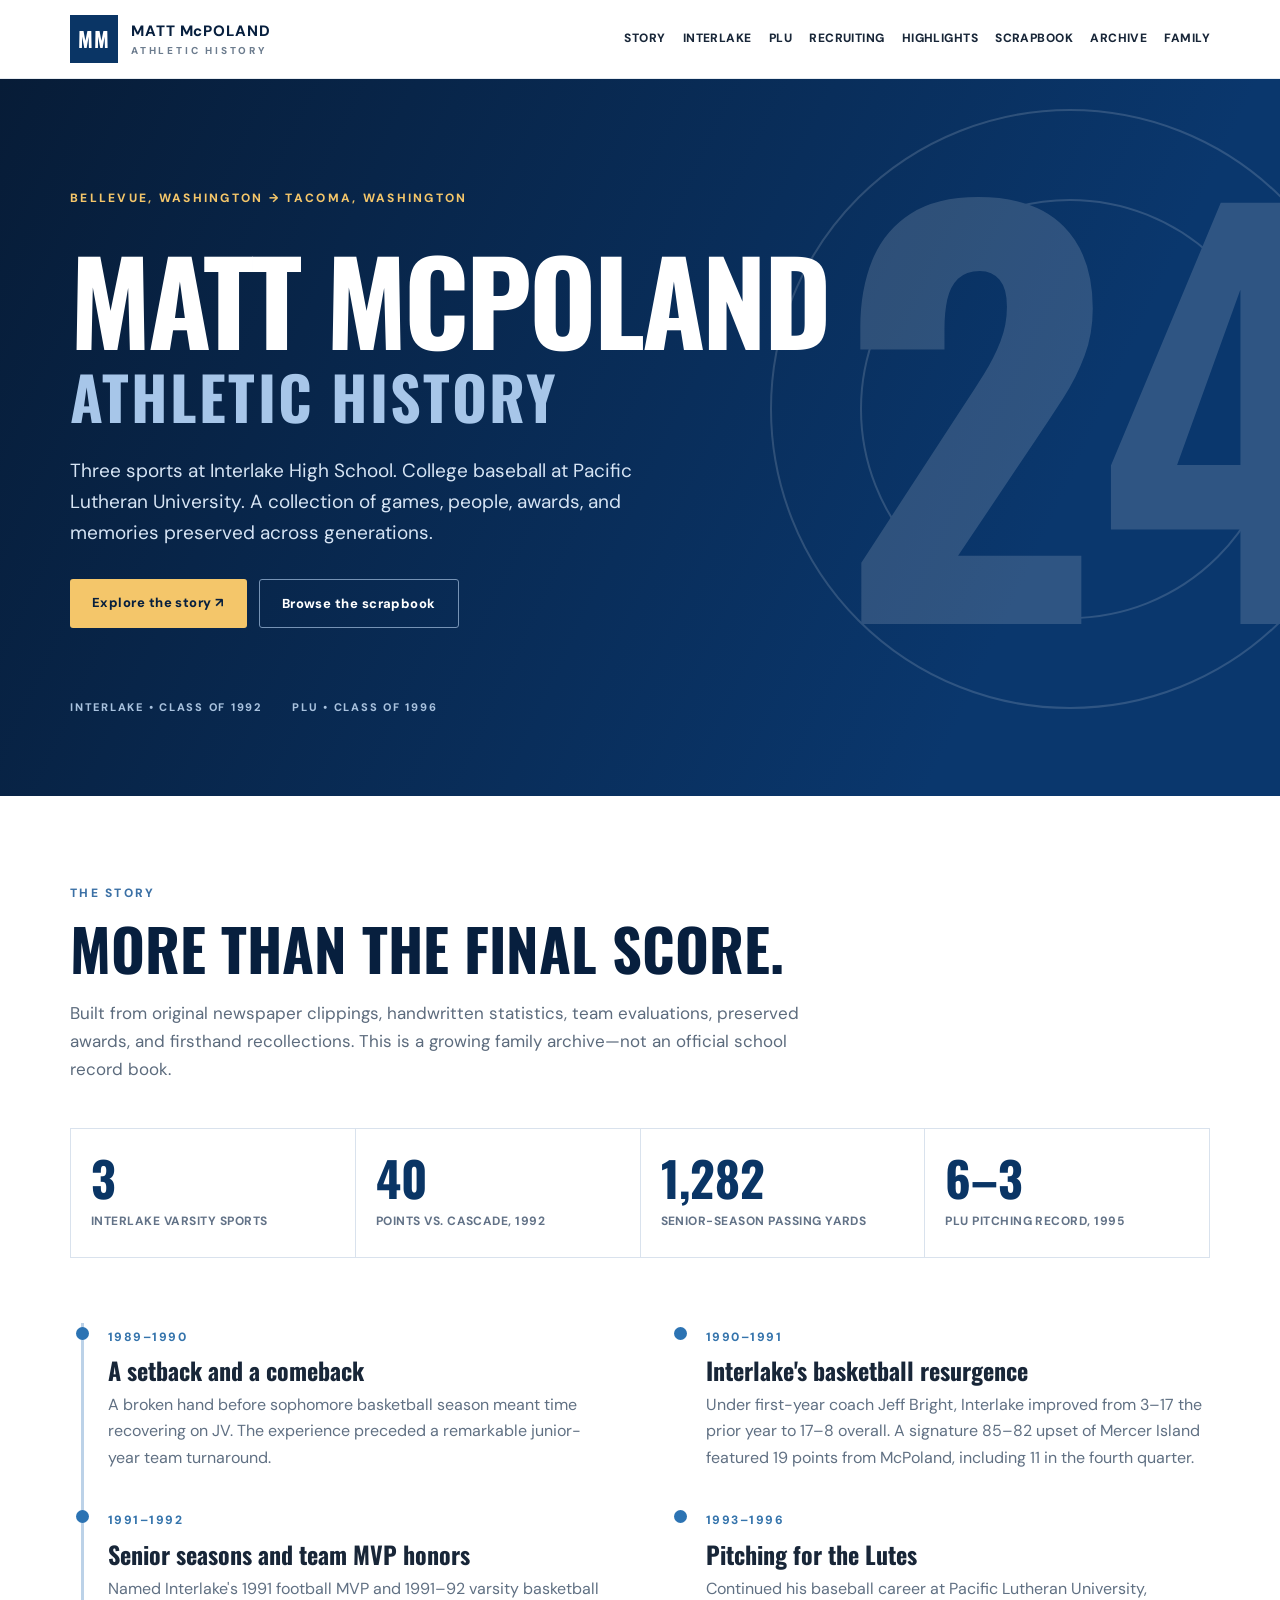
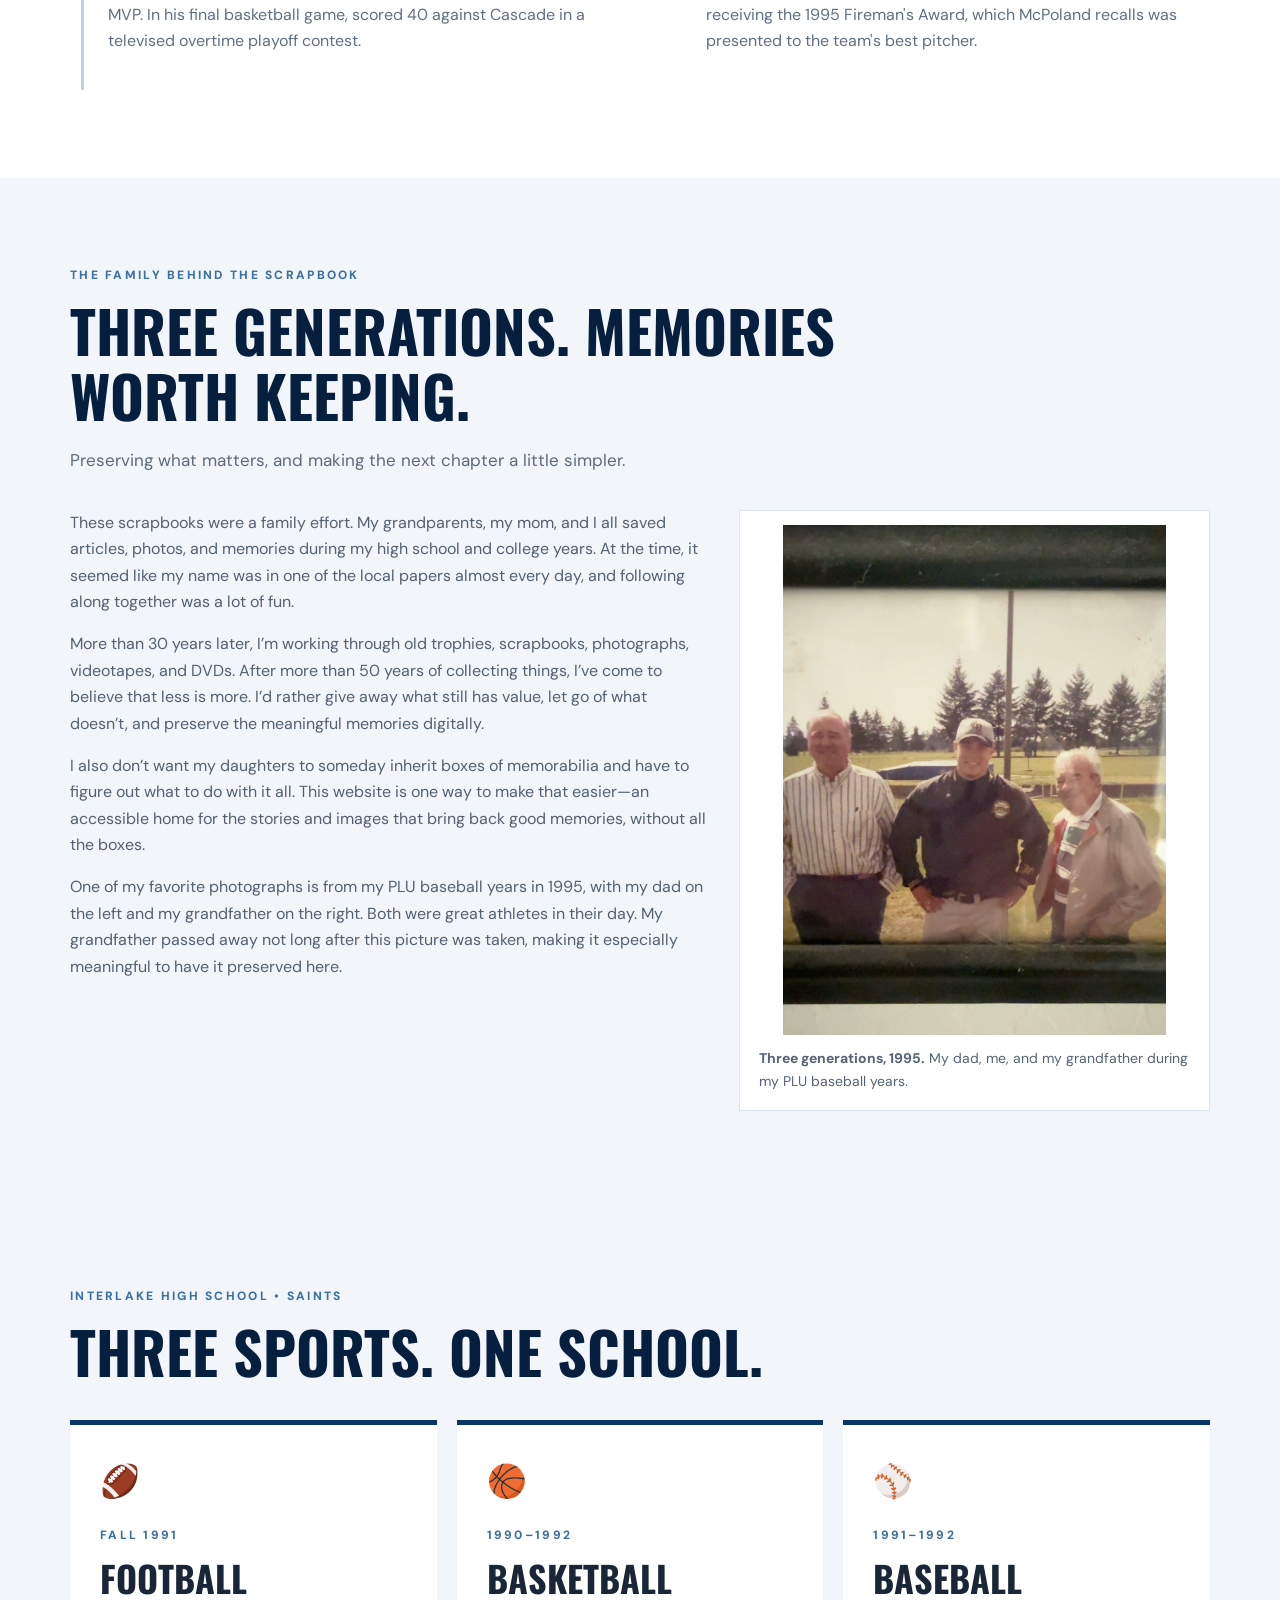
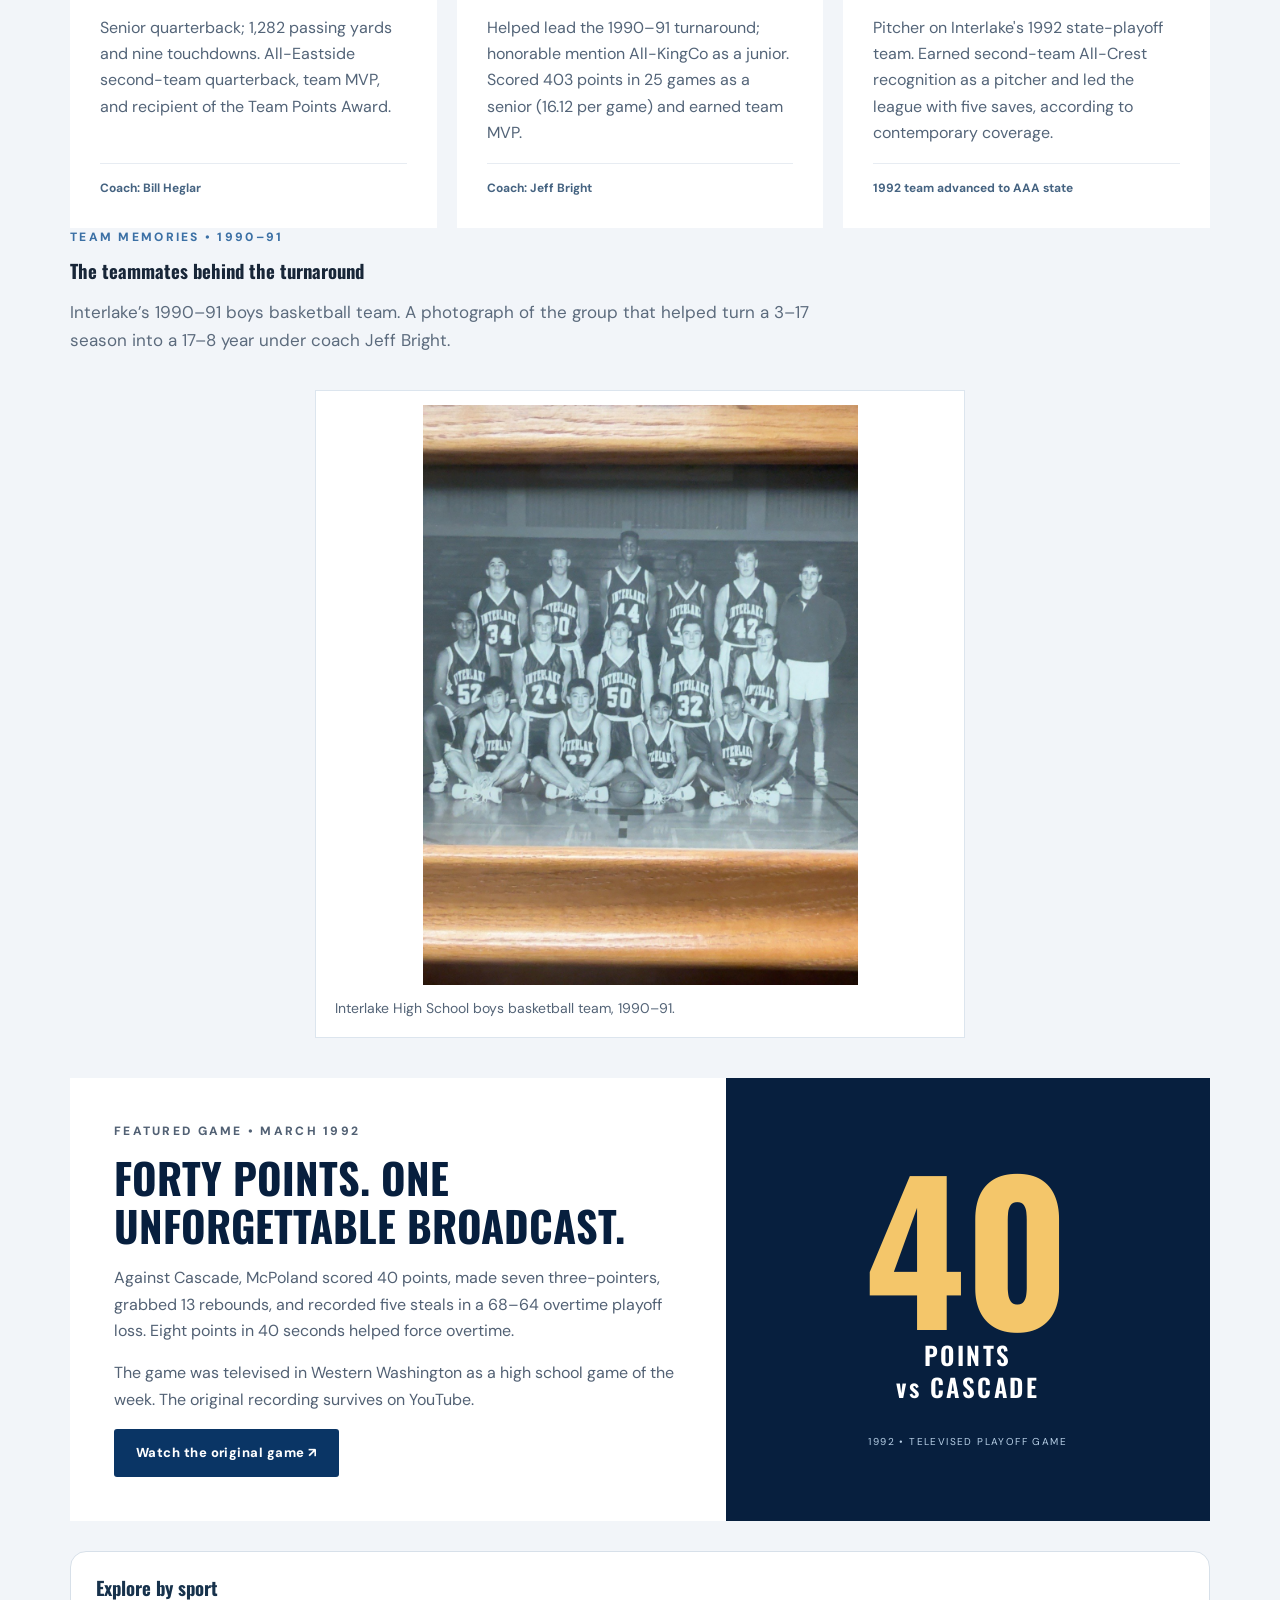
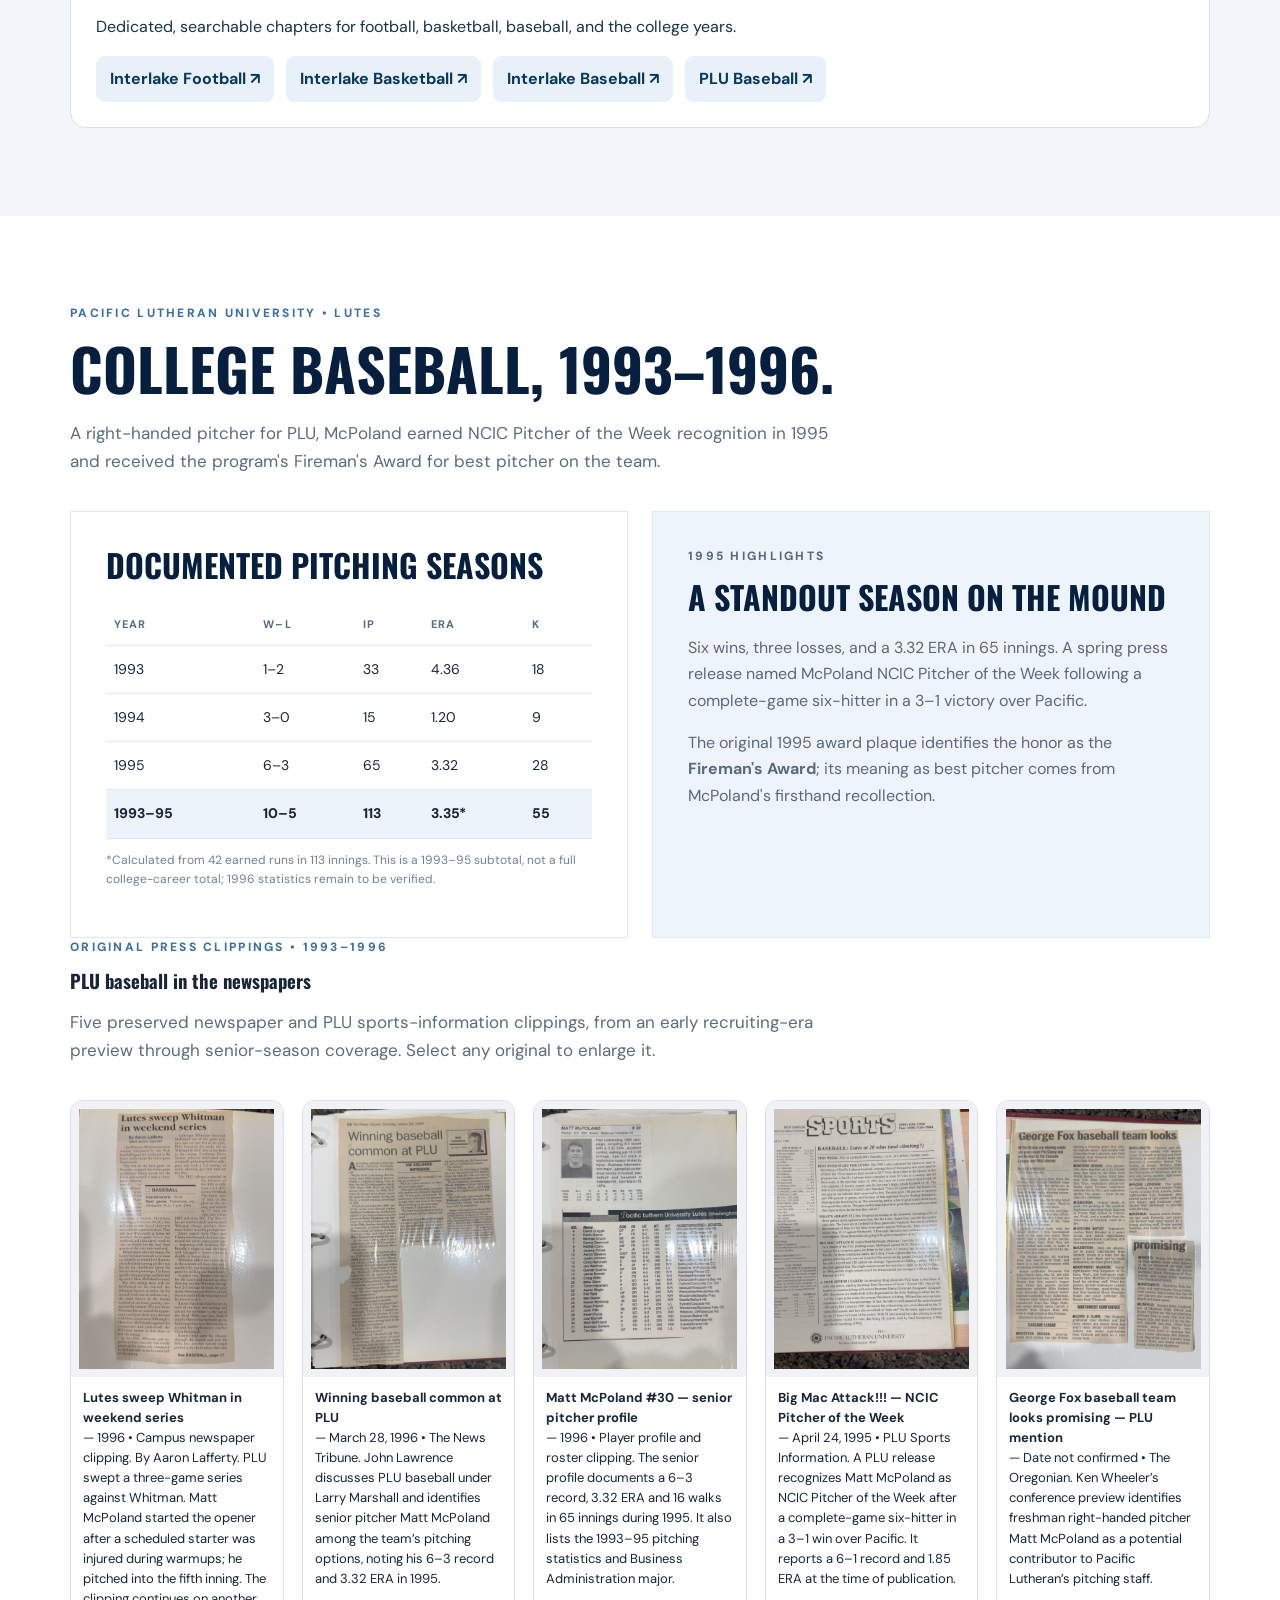
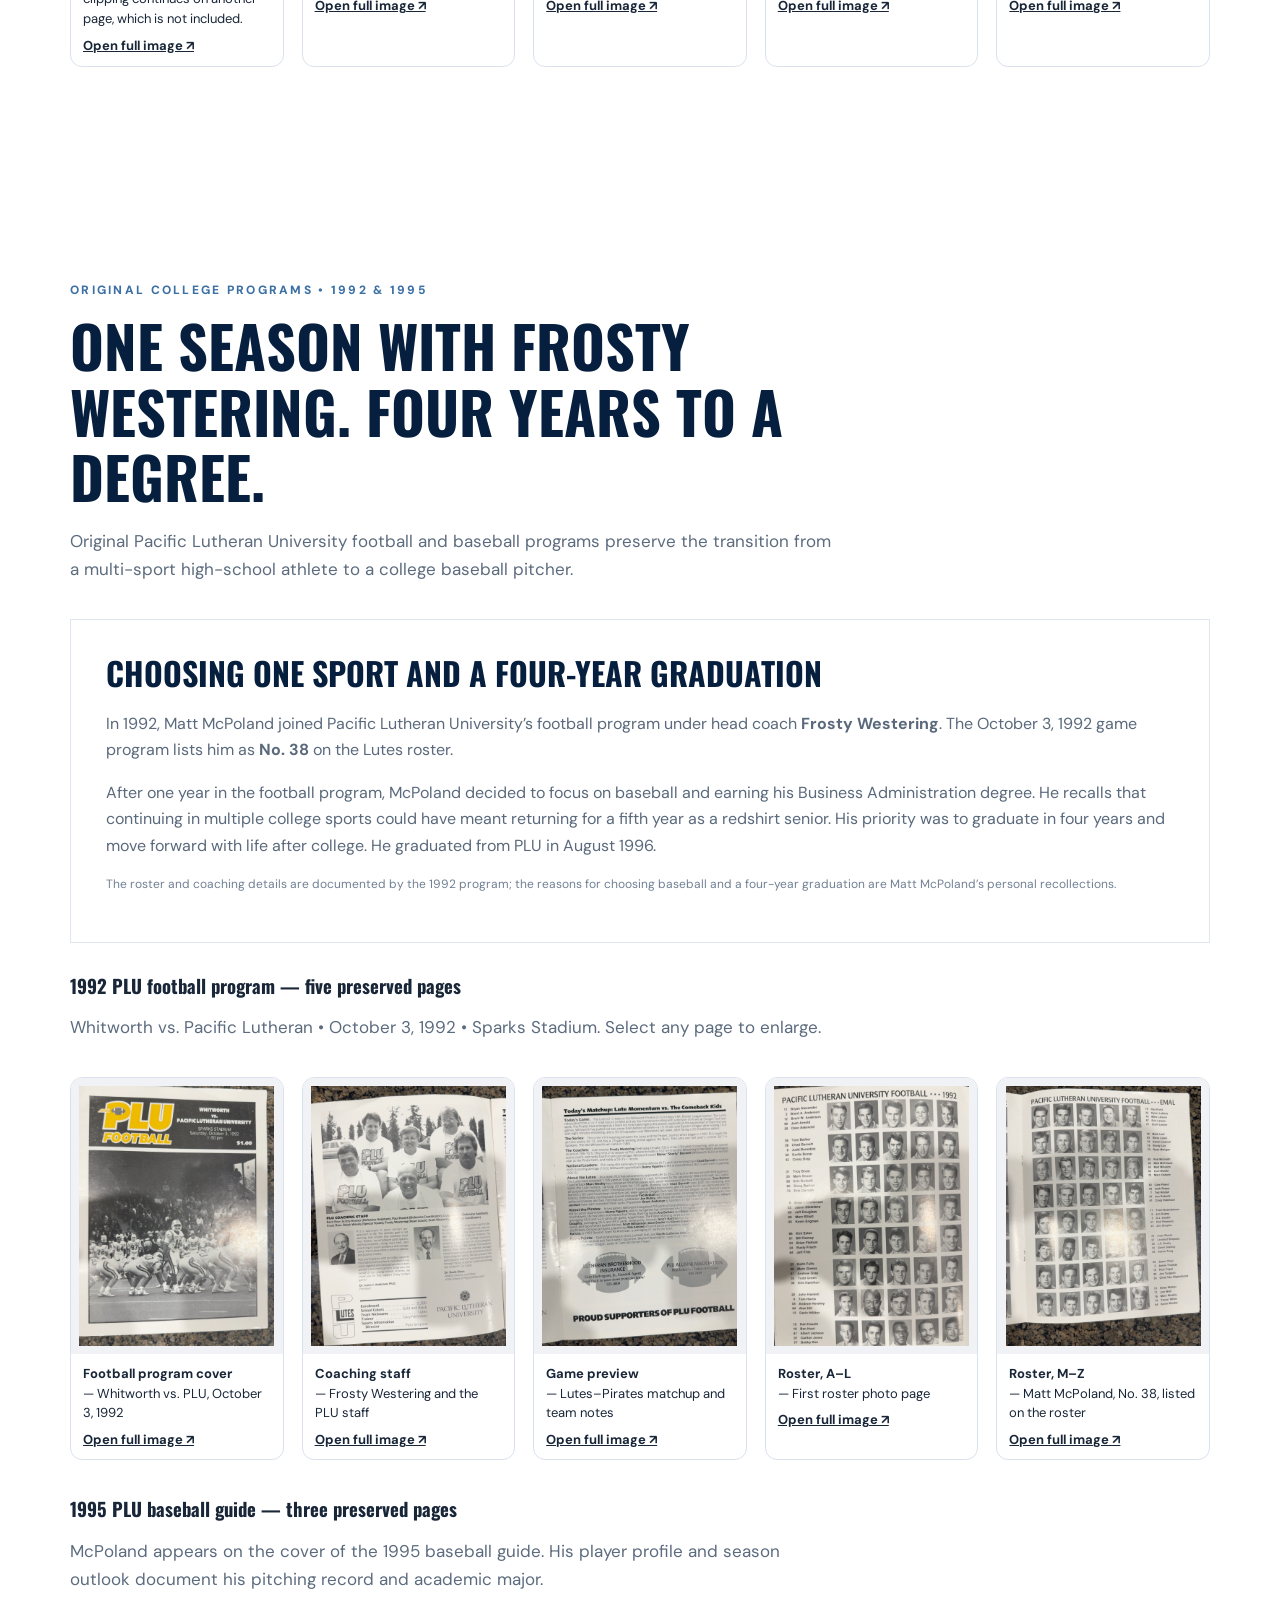
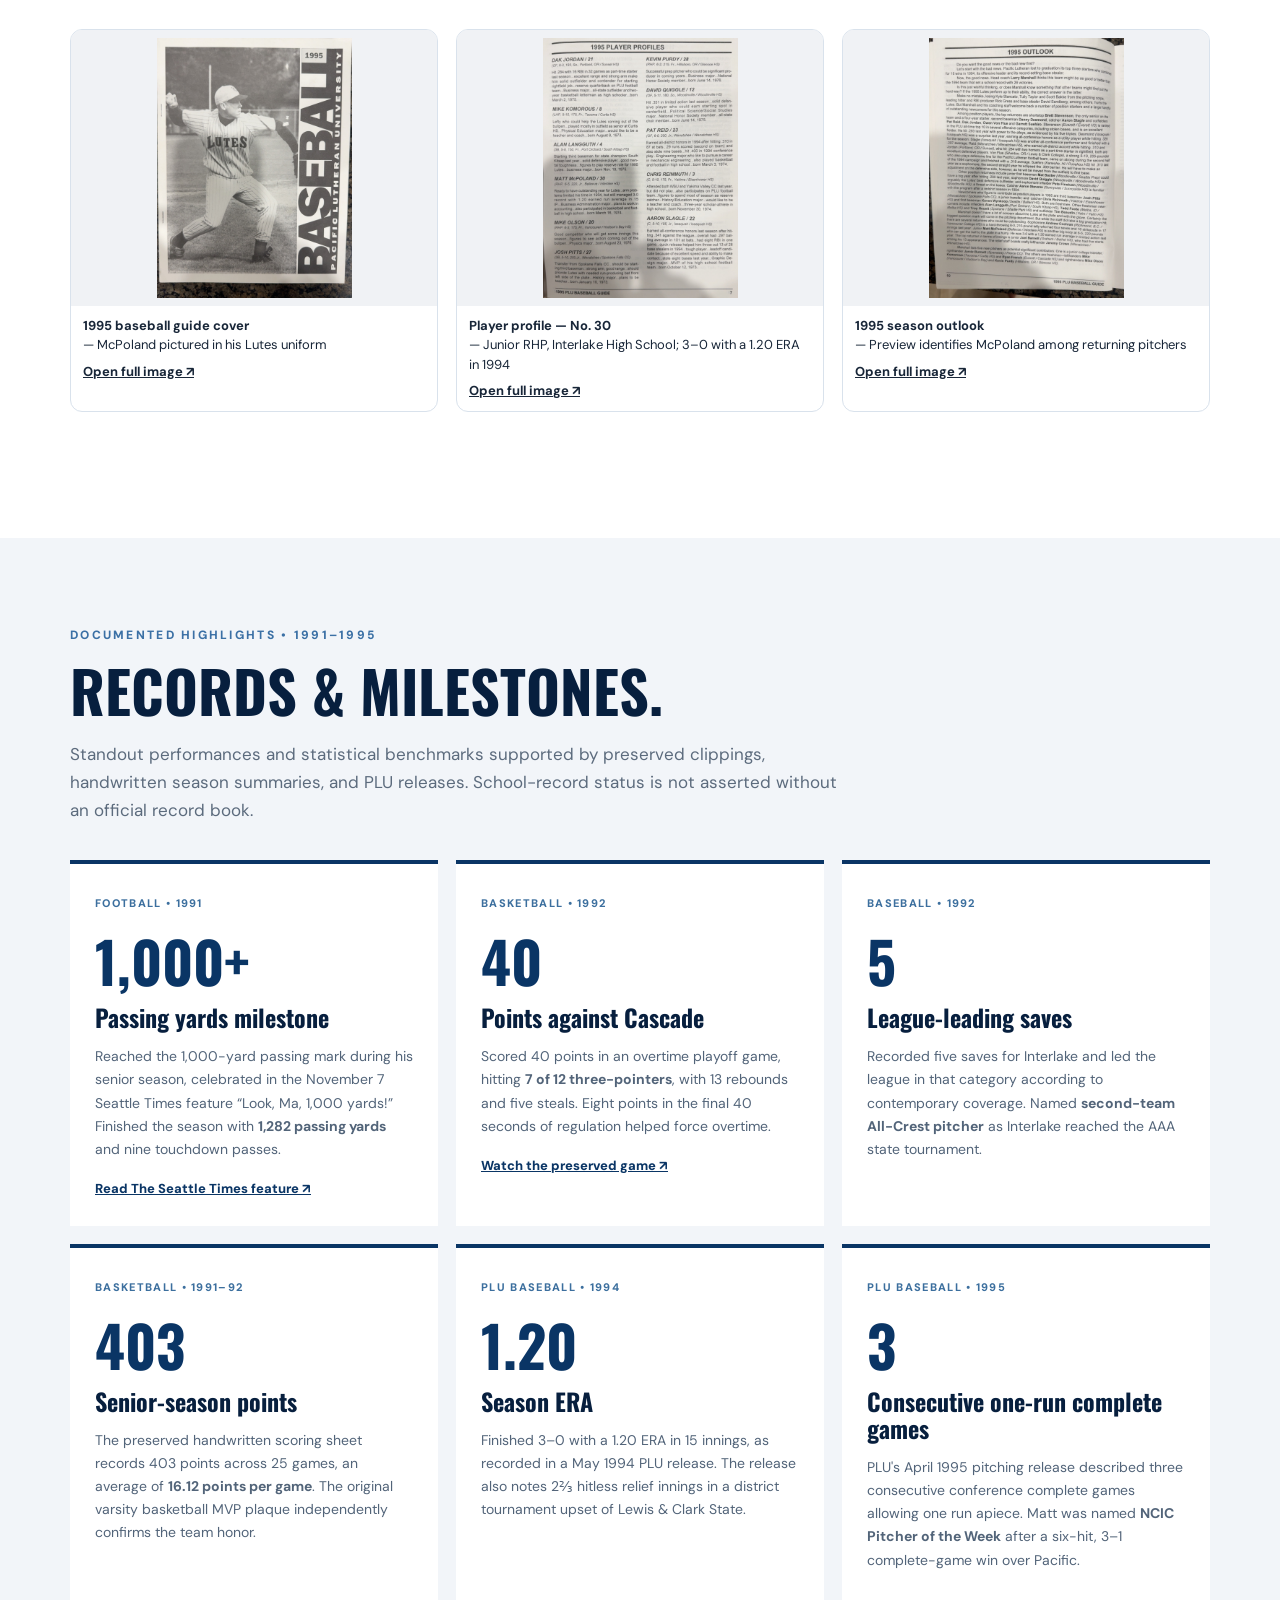
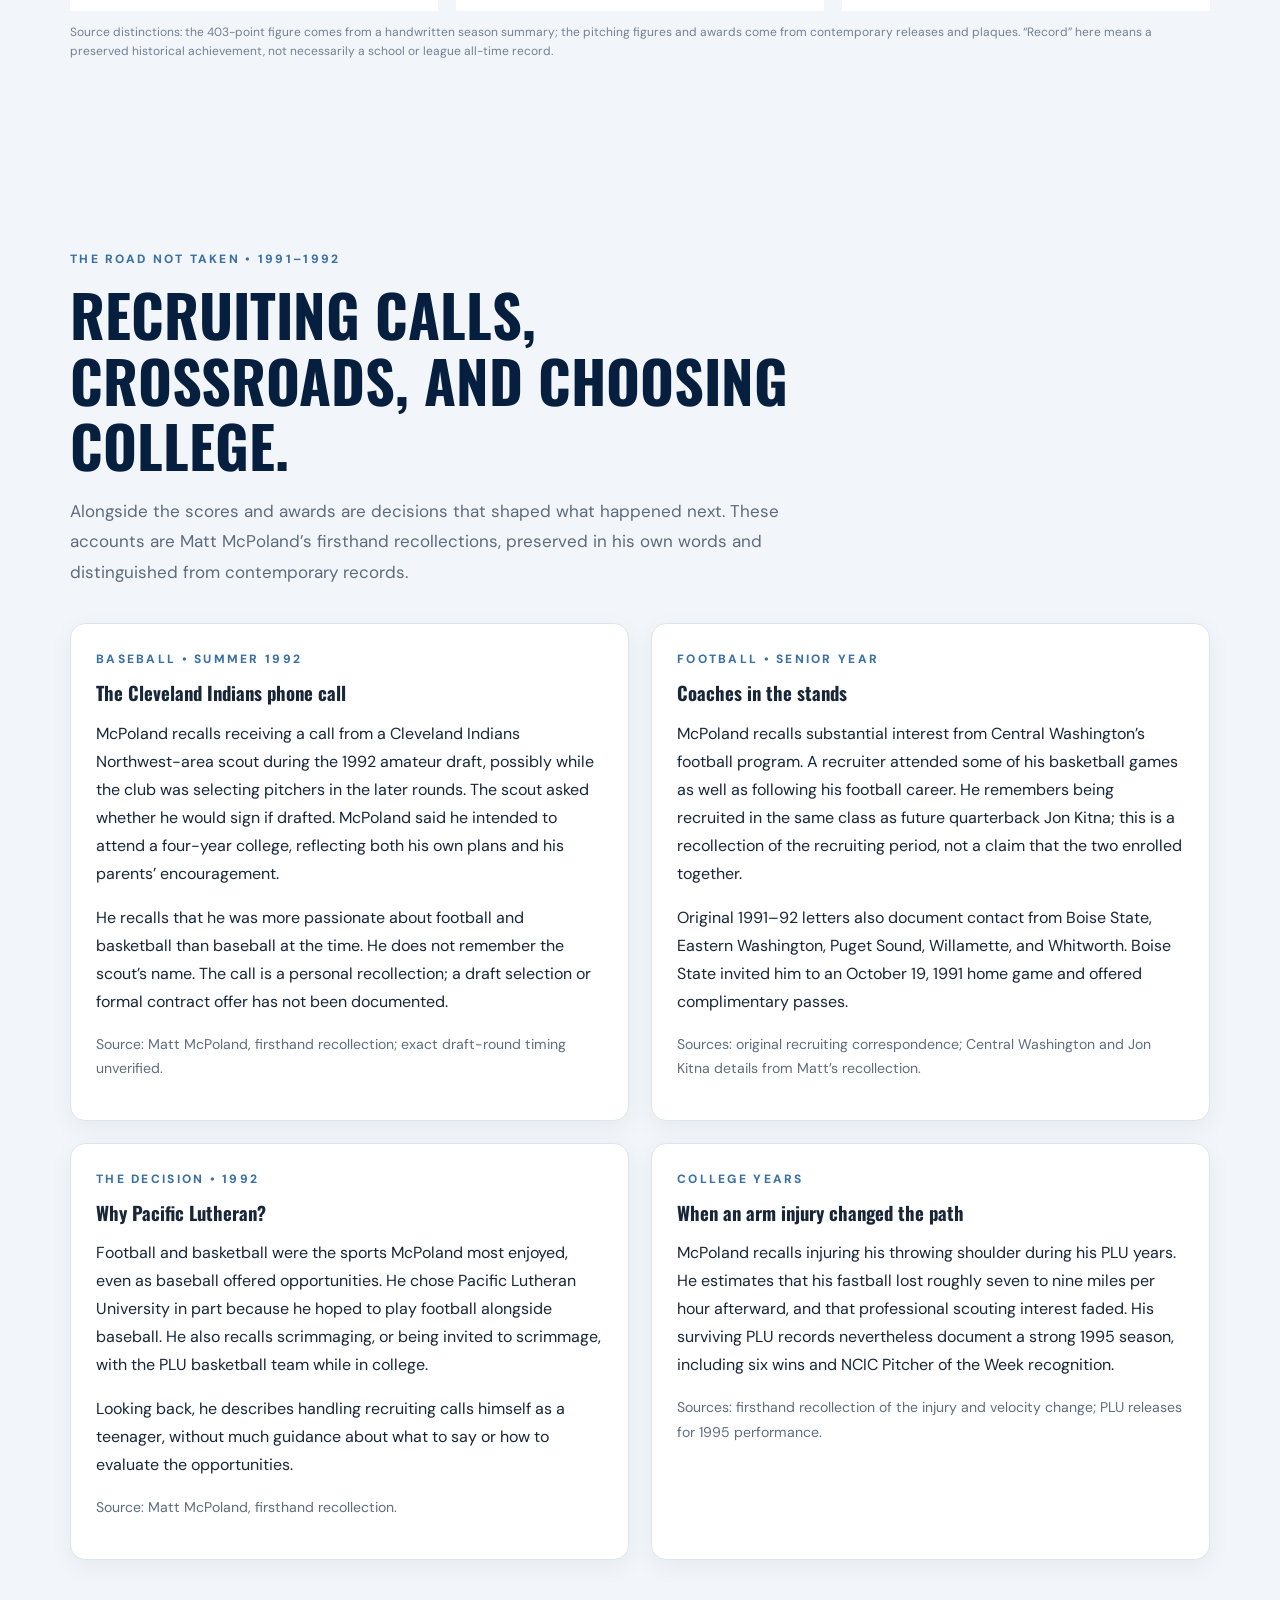
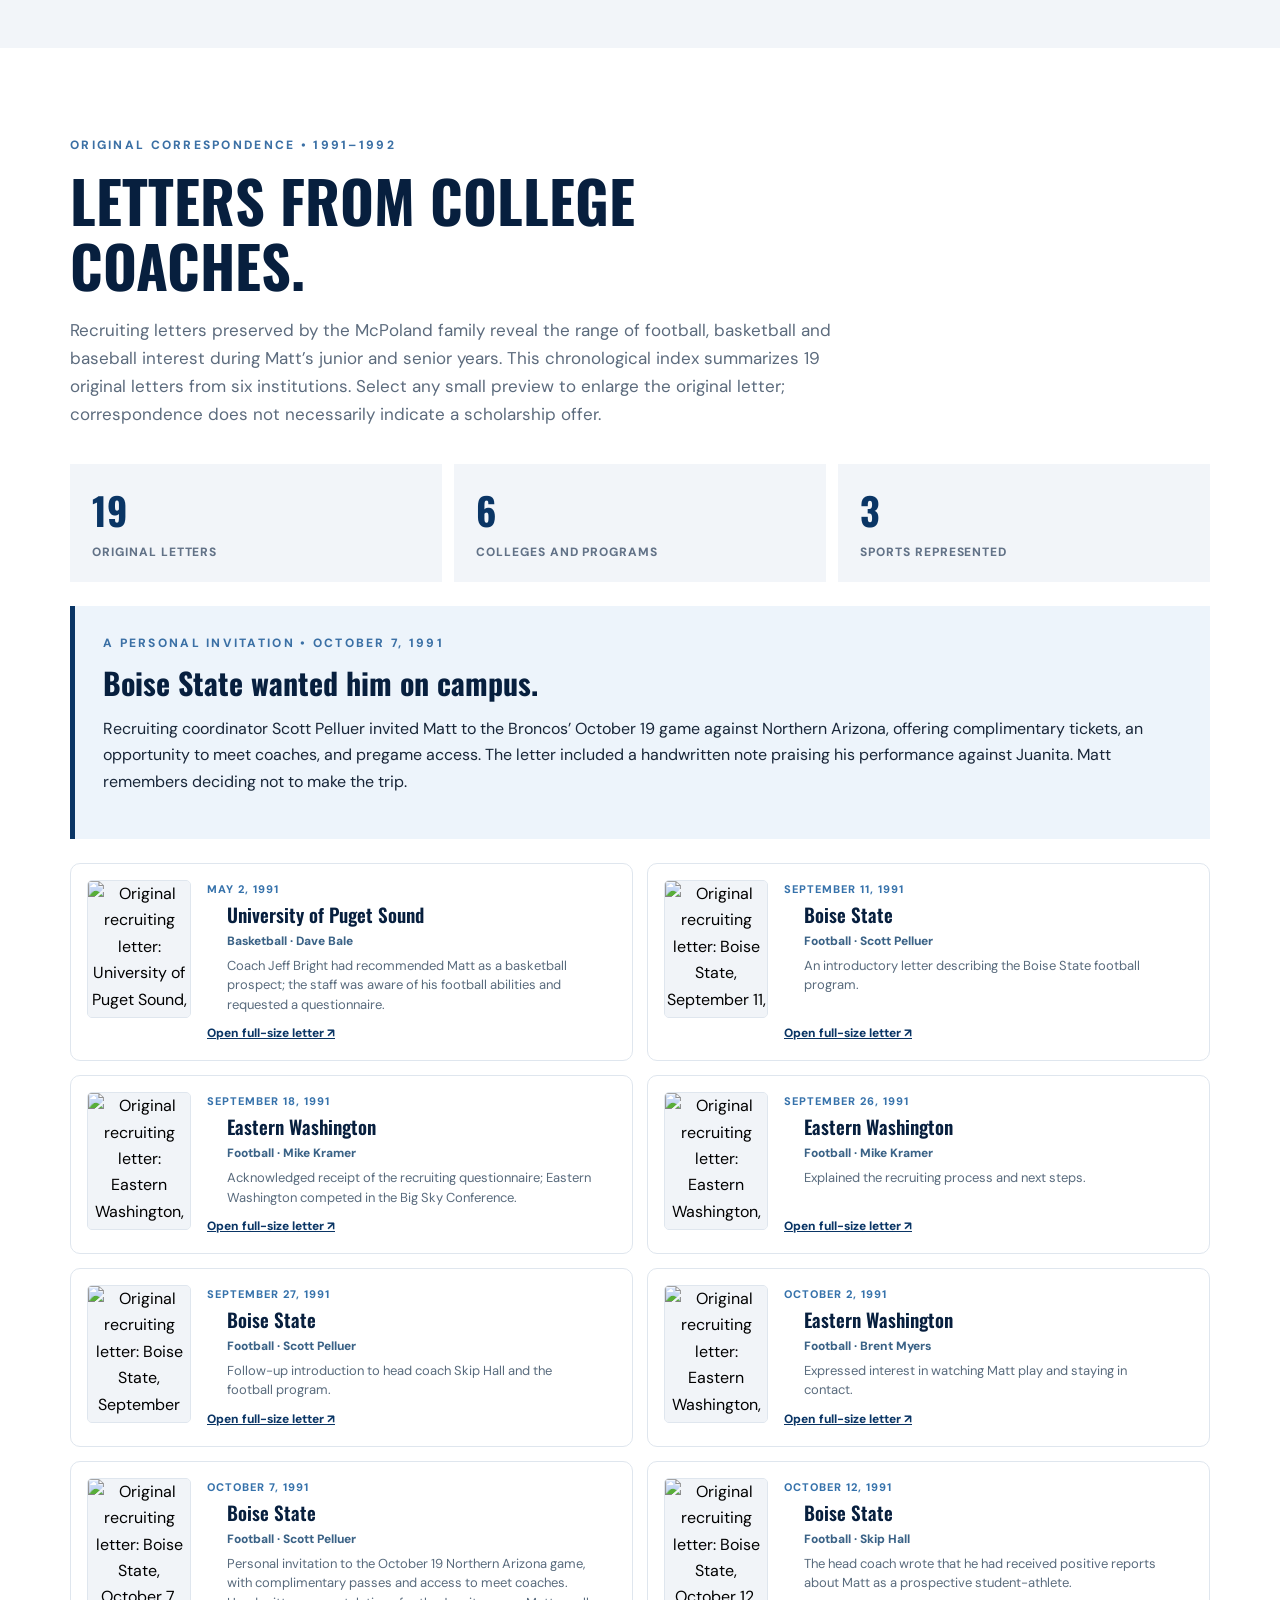
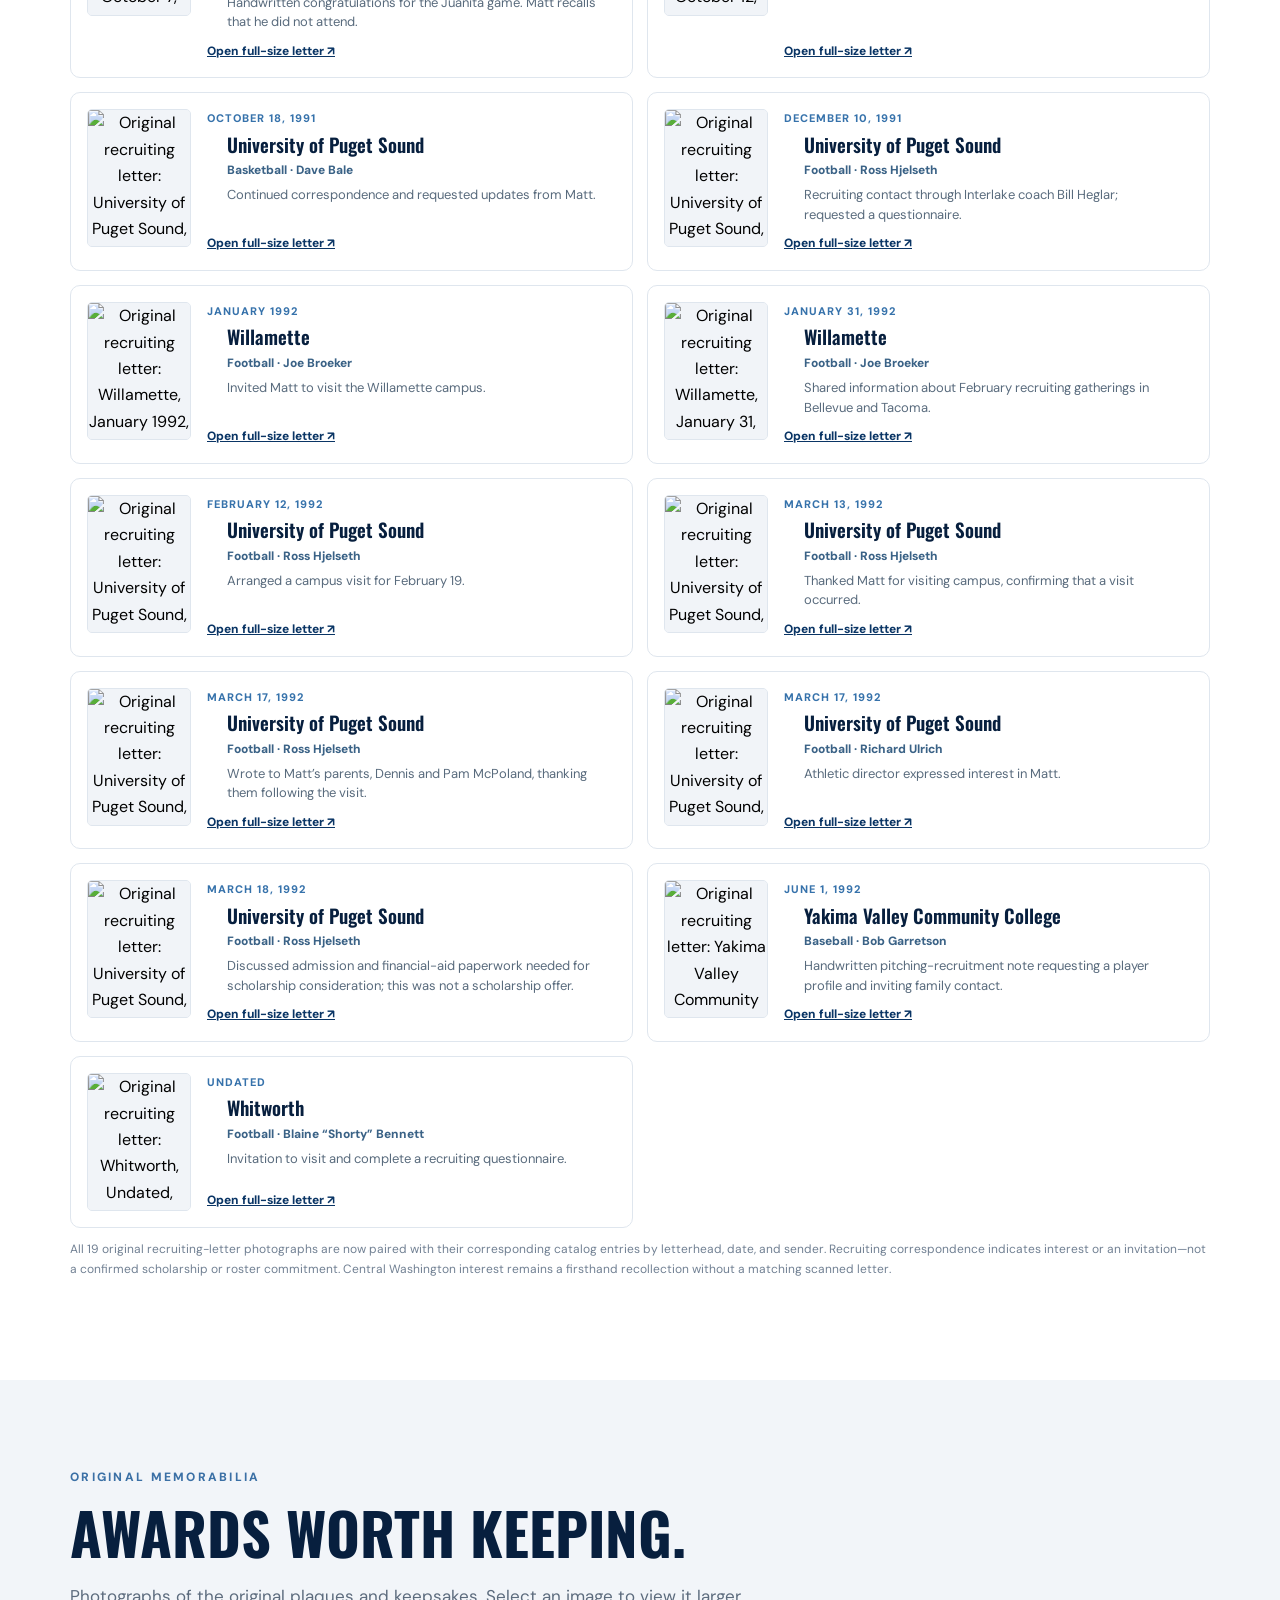
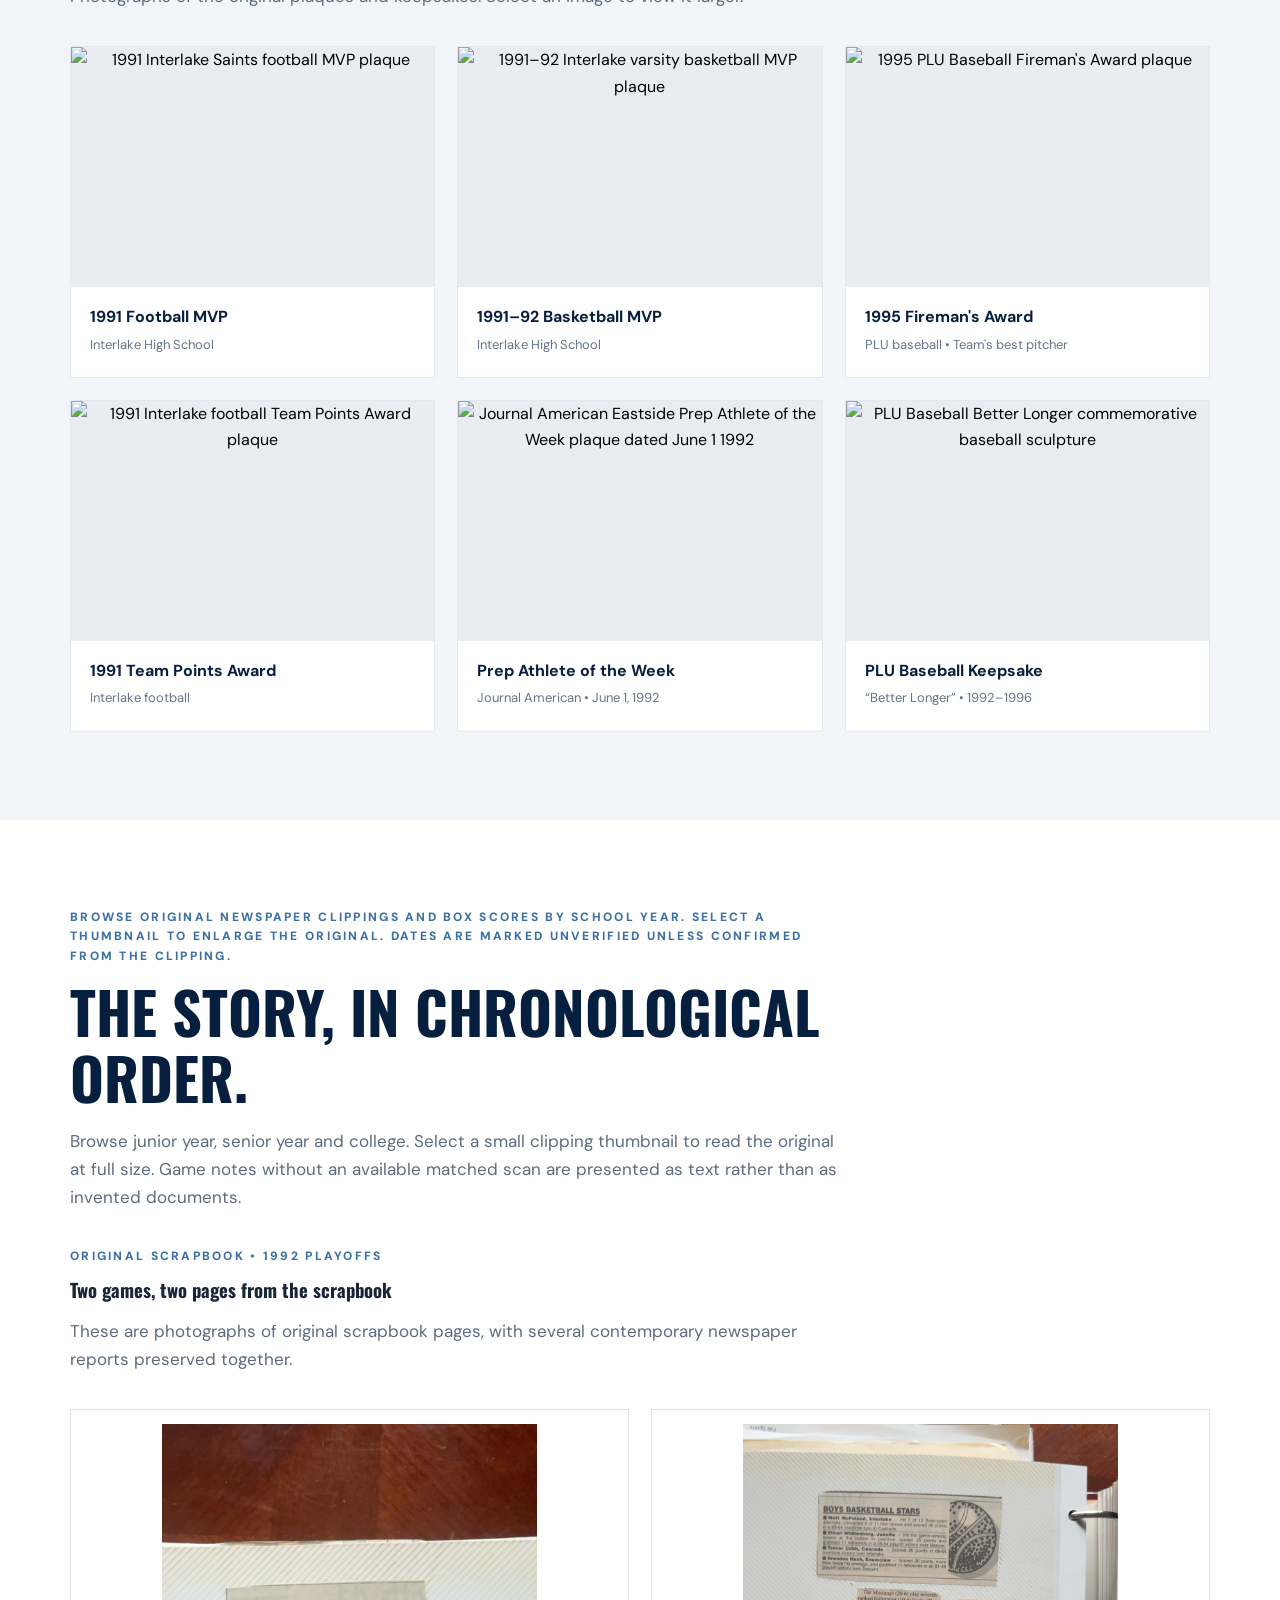
==== commit 6b561136: "Add files via upload" ====
--- a/index.html
+++ b/index.html
@@ -1,11 +1,11 @@
 <!DOCTYPE html>
 
 <html lang="en"><head><meta charset="utf-8"/><meta content="width=device-width,initial-scale=1" name="viewport"/><meta content="Matt McPoland athletic history: Interlake High School quarterback, basketball MVP and baseball pitcher (1990–1992), PLU baseball (1993–1996), original clippings, recruiting letters, and tournament memories." name="description"/><meta content="#082f5d" name="theme-color"/><title>Matt McPoland | Athletic History</title><link href="styles.css" rel="stylesheet"/><link href="https://mmcpoland-sys.github.io/" rel="canonical"/><meta content="website" property="og:type"/><meta content="Matt McPoland | Interlake &amp; PLU Athletic History" property="og:title"/><meta content="Original newspaper clippings, box scores, recruiting letters and stories from Interlake High School and Pacific Lutheran University." property="og:description"/><meta content="https://mmcpoland-sys.github.io/" property="og:url"/><script type="application/ld+json">{"@context": "https://schema.org", "@type": "CollectionPage", "name": "Matt McPoland Athletic History", "url": "https://mmcpoland-sys.github.io/", "description": "Family archive of Interlake High School and Pacific Lutheran University athletics, 1990–1996.", "about": {"@type": "Person", "name": "Matt McPoland", "description": "Interlake High School multi-sport athlete and Pacific Lutheran University baseball pitcher."}}</script></head>
-<body><a class="skip" href="#main">Skip to content</a><header class="top"><div class="wrap nav"><a class="brand" href="#home"><span class="monogram">MM</span><span>MATT McPOLAND <small>ATHLETIC HISTORY</small></span></a><button aria-controls="links" aria-expanded="false" class="menu">Menu ☰</button><nav aria-label="Main navigation" id="links"><a href="#story">Story</a><a href="#interlake">Interlake</a><a href="#plu">PLU</a><a href="#recruiting">Recruiting</a><a href="#milestones">Milestones</a><a href="#letters">Letters</a><a href="#awards">Awards</a><a href="#articles">Articles</a><a href="#california-tournament">California</a><a href="#archive">Archive</a><a href="#family-legacy">Family</a></nav></div></header>
+<body><a class="skip" href="#main">Skip to content</a><header class="top"><div class="wrap nav"><a class="brand" href="#home"><span class="monogram">MM</span><span>MATT McPOLAND <small>ATHLETIC HISTORY</small></span></a><button aria-controls="links" aria-expanded="false" aria-label="Toggle navigation menu" class="menu">Menu ☰</button><nav aria-label="Main navigation" id="links"><a href="#story">Story</a><a href="#interlake">Interlake</a><a href="#plu">PLU</a><a href="#recruiting">Recruiting</a><a href="#milestones">Highlights</a><a href="#articles">Scrapbook</a><a href="#archive">Archive</a><a href="#family-legacy">Family</a></nav></div></header>
 <main id="main"><section class="hero" id="home"><div class="wrap hero-inner"><div class="eyebrow">BELLEVUE, WASHINGTON → TACOMA, WASHINGTON</div><h1>Matt McPoland<span>Athletic History</span></h1><p class="lede">Three sports at Interlake High School. College baseball at Pacific Lutheran University. A collection of games, people, awards, and memories preserved across generations.</p><div class="hero-actions"><a class="btn" href="#story">Explore the story ↗</a><a class="btn ghost" href="#archive">Browse the scrapbook</a></div><div class="meta"><span>INTERLAKE • CLASS OF 1992</span><span>PLU • CLASS OF 1996</span></div></div><div aria-hidden="true" class="hero-graphic"><div class="circle c1"></div><div class="circle c2"></div><div class="huge">24</div><div class="vertical">THE SCRAPBOOK YEARS</div></div></section>
-<section class="section wrap" id="story"><div class="section-heading"><p class="kicker">THE STORY</p><h2>More than the final score.</h2><p>Built from original newspaper clippings, handwritten statistics, team evaluations, preserved awards, and firsthand recollections. This is a growing family archive—not an official school record book.</p></div><div class="stats"><div><b>3</b><span>Interlake varsity sports</span></div><div><b>40</b><span>Points vs. Cascade, 1992</span></div><div><b>1,282</b><span>Senior-season passing yards</span></div><div><b>6–3</b><span>PLU pitching record, 1995</span></div></div><div class="timeline"><div class="time"><span>1989–1990</span><h3>A setback and a comeback</h3><p>A broken hand before sophomore basketball season meant time recovering on JV. The experience preceded a remarkable junior-year team turnaround.</p></div><div class="time"><span>1990–1991</span><h3>Interlake's basketball resurgence</h3><p>Under first-year coach Jeff Bright, Interlake improved from 3–17 the prior year to 17–8 overall. A signature 85–82 upset of Mercer Island featured 19 points from McPoland, including 11 in the fourth quarter.</p></div><div class="time"><span>1991–1992</span><h3>Senior seasons and team MVP honors</h3><p>Named Interlake's 1991 football MVP and 1991–92 varsity basketball MVP. In his final basketball game, scored 40 against Cascade in a televised overtime playoff contest.</p></div><div class="time"><span>1993–1996</span><h3>Pitching for the Lutes</h3><p>Continued his baseball career at Pacific Lutheran University, receiving the 1995 Fireman's Award, which McPoland recalls was presented to the team's best pitcher.</p></div></div></section><section class="section pale" id="family-legacy"><div class="wrap"><div class="section-heading"><p class="kicker">THE FAMILY BEHIND THE SCRAPBOOK</p><h2>Three generations. Memories worth keeping.</h2><p>Preserving what matters, and making the next chapter a little simpler.</p></div><div class="legacy-layout"><div><p>These scrapbooks were a family effort. My grandparents, my mom, and I all saved articles, photos, and memories during my high school and college years. At the time, it seemed like my name was in one of the local papers almost every day, and following along together was a lot of fun.</p><p>More than 30 years later, I’m working through old trophies, scrapbooks, photographs, videotapes, and DVDs. After more than 50 years of collecting things, I’ve come to believe that less is more. I’d rather give away what still has value, let go of what doesn’t, and preserve the meaningful memories digitally.</p><p>I also don’t want my daughters to someday inherit boxes of memorabilia and have to figure out what to do with it all. This website is one way to make that easier—an accessible home for the stories and images that bring back good memories, without all the boxes.</p><p>One of my favorite photographs is from my PLU baseball years in 1995, with my dad on the left and my grandfather on the right. Both were great athletes in their day. My grandfather passed away not long after this picture was taken, making it especially meaningful to have it preserved here.</p></div><figure class="legacy-photo"><button data-caption="Matt with his father (left) and grandfather (right) during his PLU baseball years, 1995" data-image="assets/plu-family-three-generations-1995.jpg" type="button"><img alt="Matt McPoland standing between his father on the left and grandfather on the right in 1995" loading="lazy" src="assets/plu-family-three-generations-1995.jpg"/></button><figcaption><strong>Three generations, 1995.</strong> My dad, me, and my grandfather during my PLU baseball years.</figcaption></figure></div></div></section>
-<section class="section pale" id="interlake"><div class="wrap"><div class="section-heading"><p class="kicker">INTERLAKE HIGH SCHOOL • SAINTS</p><h2>Three sports. One school.</h2></div><div class="sport-grid"><article class="sport"><div class="sport-icon">🏈</div><p class="kicker">FALL 1991</p><h3>Football</h3><p>Senior quarterback; 1,282 passing yards and nine touchdowns. All-Eastside second-team quarterback, team MVP, and recipient of the Team Points Award.</p><div class="sport-foot">Coach: Bill Heglar</div></article><article class="sport"><div class="sport-icon">🏀</div><p class="kicker">1990–1992</p><h3>Basketball</h3><p>Helped lead the 1990–91 turnaround; honorable mention All-KingCo as a junior. Scored 403 points in 25 games as a senior (16.12 per game) and earned team MVP.</p><div class="sport-foot">Coach: Jeff Bright</div></article><article class="sport"><div class="sport-icon">⚾</div><p class="kicker">1991–1992</p><h3>Baseball</h3><p>Pitcher on Interlake's 1992 state-playoff team. Earned second-team All-Crest recognition as a pitcher and led the league with five saves, according to contemporary coverage.</p><div class="sport-foot">1992 team advanced to AAA state</div></article></div><div class="section-heading"><p class="kicker">TEAM MEMORIES • 1990–91</p><h3>The teammates behind the turnaround</h3><p>Interlake’s 1990–91 boys basketball team. A photograph of the group that helped turn a 3–17 season into a 17–8 year under coach Jeff Bright.</p></div><figure class="legacy-team"><button data-caption="Interlake High School boys basketball team, 1990–91" data-image="assets/interlake-basketball-team-1991.jpg" type="button"><img alt="Black-and-white framed team portrait of the 1990–91 Interlake High School boys basketball team" loading="lazy" src="assets/interlake-basketball-team-1991.jpg"/></button><figcaption>Interlake High School boys basketball team, 1990–91.</figcaption></figure><div class="feature"><div class="feature-copy"><p class="kicker">FEATURED GAME • MARCH 1992</p><h3>Forty points. One unforgettable broadcast.</h3><p>Against Cascade, McPoland scored 40 points, made seven three-pointers, grabbed 13 rebounds, and recorded five steals in a 68–64 overtime playoff loss. Eight points in 40 seconds helped force overtime.</p><p>The game was televised in Western Washington as a high school game of the week. The original recording survives on YouTube.</p><a class="btn dark" href="https://youtu.be/geZacXmgTA0" rel="noopener noreferrer" target="_blank">Watch the original game ↗</a></div><div class="feature-art"><span>40</span><small>POINTS<br/>vs CASCADE</small><div>1992 • TELEVISED PLAYOFF GAME</div></div></div><div class="sports-pages"><h3>Explore by sport</h3><p>Dedicated, searchable chapters for football, basketball, baseball, and the college years.</p><div class="sports-links"><a href="interlake-football.html">Interlake Football ↗</a><a href="interlake-basketball.html">Interlake Basketball ↗</a><a href="interlake-baseball.html">Interlake Baseball ↗</a><a href="plu-baseball.html">PLU Baseball ↗</a></div></div></div></section>
-<section class="section wrap" id="plu"><div class="section-heading"><p class="kicker">PACIFIC LUTHERAN UNIVERSITY • LUTES</p><h2>College baseball, 1993–1996.</h2><p>A right-handed pitcher for PLU, McPoland earned NCIC Pitcher of the Week recognition in 1995 and received the program's Fireman's Award for best pitcher on the team.</p></div><div class="two"><div class="panel"><h3>Documented pitching seasons</h3><div class="table-wrap"><table><thead><tr><th>Year</th><th>W–L</th><th>IP</th><th>ERA</th><th>K</th></tr></thead><tbody><tr><td>1993</td><td>1–2</td><td>33</td><td>4.36</td><td>18</td></tr><tr><td>1994</td><td>3–0</td><td>15</td><td>1.20</td><td>9</td></tr><tr><td>1995</td><td>6–3</td><td>65</td><td>3.32</td><td>28</td></tr><tr class="total"><td>1993–95</td><td>10–5</td><td>113</td><td>3.35*</td><td>55</td></tr></tbody></table></div><p class="fine">*Calculated from 42 earned runs in 113 innings. This is a 1993–95 subtotal, not a full college-career total; 1996 statistics remain to be verified.</p></div><div class="panel highlight"><p class="kicker">1995 HIGHLIGHTS</p><h3>A standout season on the mound</h3><p>Six wins, three losses, and a 3.32 ERA in 65 innings. A spring press release named McPoland NCIC Pitcher of the Week following a complete-game six-hitter in a 3–1 victory over Pacific.</p><p>The original 1995 award plaque identifies the honor as the <strong>Fireman's Award</strong>; its meaning as best pitcher comes from McPoland's firsthand recollection.</p></div></div><div class="section-heading"><p class="kicker">ORIGINAL PRESS CLIPPINGS • 1993–1996</p><h3>PLU baseball in the newspapers</h3><p>Five preserved newspaper and PLU sports-information clippings, from an early recruiting-era preview through senior-season coverage. Select any original to enlarge it.</p></div><div class="plu-program-grid"><figure class="plu-program-page"><button aria-label="Enlarge Lutes sweep Whitman in weekend series" class="plu-program-thumb" data-caption="Lutes sweep Whitman in weekend series" data-image="assets/plu-baseball-whitman-sweep-1996.jpg" type="button"><img alt="Lutes sweep Whitman in weekend series — original clipping" loading="lazy" src="assets/plu-baseball-whitman-sweep-1996.jpg"/></button><figcaption><strong>Lutes sweep Whitman in weekend series</strong><span> — 1996 • Campus newspaper clipping. By Aaron Lafferty. PLU swept a three-game series against Whitman. Matt McPoland started the opener after a scheduled starter was injured during warmups; he pitched into the fifth inning. The clipping continues on another page, which is not included. </span><a href="assets/plu-baseball-whitman-sweep-1996.jpg" rel="noopener" target="_blank">Open full image ↗</a></figcaption></figure><figure class="plu-program-page"><button aria-label="Enlarge Winning baseball common at PLU" class="plu-program-thumb" data-caption="Winning baseball common at PLU" data-image="assets/plu-baseball-winning-common-1996.jpg" type="button"><img alt="Winning baseball common at PLU — original clipping" loading="lazy" src="assets/plu-baseball-winning-common-1996.jpg"/></button><figcaption><strong>Winning baseball common at PLU</strong><span> — March 28, 1996 • The News Tribune. John Lawrence discusses PLU baseball under Larry Marshall and identifies senior pitcher Matt McPoland among the team’s pitching options, noting his 6–3 record and 3.32 ERA in 1995. </span><a href="assets/plu-baseball-winning-common-1996.jpg" rel="noopener" target="_blank">Open full image ↗</a></figcaption></figure><figure class="plu-program-page"><button aria-label="Enlarge Matt McPoland #30 — senior pitcher profile" class="plu-program-thumb" data-caption="Matt McPoland #30 — senior pitcher profile" data-image="assets/plu-baseball-senior-profile-1996.jpg" type="button"><img alt="Matt McPoland #30 — senior pitcher profile — original clipping" loading="lazy" src="assets/plu-baseball-senior-profile-1996.jpg"/></button><figcaption><strong>Matt McPoland #30 — senior pitcher profile</strong><span> — 1996 • Player profile and roster clipping. The senior profile documents a 6–3 record, 3.32 ERA and 16 walks in 65 innings during 1995. It also lists the 1993–95 pitching statistics and Business Administration major. </span><a href="assets/plu-baseball-senior-profile-1996.jpg" rel="noopener" target="_blank">Open full image ↗</a></figcaption></figure><figure class="plu-program-page"><button aria-label="Enlarge Big Mac Attack!!! — NCIC Pitcher of the Week" class="plu-program-thumb" data-caption="Big Mac Attack!!! — NCIC Pitcher of the Week" data-image="assets/plu-baseball-big-mac-attack-1995.jpg" type="button"><img alt="Big Mac Attack!!! — NCIC Pitcher of the Week — original clipping" loading="lazy" src="assets/plu-baseball-big-mac-attack-1995.jpg"/></button><figcaption><strong>Big Mac Attack!!! — NCIC Pitcher of the Week</strong><span> — April 24, 1995 • PLU Sports Information. A PLU release recognizes Matt McPoland as NCIC Pitcher of the Week after a complete-game six-hitter in a 3–1 win over Pacific. It reports a 6–1 record and 1.85 ERA at the time of publication. </span><a href="assets/plu-baseball-big-mac-attack-1995.jpg" rel="noopener" target="_blank">Open full image ↗</a></figcaption></figure><figure class="plu-program-page"><button aria-label="Enlarge George Fox baseball team looks promising — PLU mention" class="plu-program-thumb" data-caption="George Fox baseball team looks promising — PLU mention" data-image="assets/plu-baseball-oregonian-preview-1993.jpg" type="button"><img alt="George Fox baseball team looks promising — PLU mention — original clipping" loading="lazy" src="assets/plu-baseball-oregonian-preview-1993.jpg"/></button><figcaption><strong>George Fox baseball team looks promising — PLU mention</strong><span> — Date not confirmed • The Oregonian. Ken Wheeler’s conference preview identifies freshman right-handed pitcher Matt McPoland as a potential contributor to Pacific Lutheran’s pitching staff. </span><a href="assets/plu-baseball-oregonian-preview-1993.jpg" rel="noopener" target="_blank">Open full image ↗</a></figcaption></figure></div></section><section class="section wrap" id="plu-programs"><div class="section-heading"><p class="kicker">ORIGINAL COLLEGE PROGRAMS • 1992 &amp; 1995</p><h2>One season with Frosty Westering. Four years to a degree.</h2><p>Original Pacific Lutheran University football and baseball programs preserve the transition from a multi-sport high-school athlete to a college baseball pitcher.</p></div><div class="panel plu-memory"><h3>Choosing one sport and a four-year graduation</h3><p>In 1992, Matt McPoland joined Pacific Lutheran University’s football program under head coach <strong>Frosty Westering</strong>. The October 3, 1992 game program lists him as <strong>No. 38</strong> on the Lutes roster.</p><p>After one year in the football program, McPoland decided to focus on baseball and earning his Business Administration degree. He recalls that continuing in multiple college sports could have meant returning for a fifth year as a redshirt senior. His priority was to graduate in four years and move forward with life after college. He graduated from PLU in August 1996.</p><p class="fine">The roster and coaching details are documented by the 1992 program; the reasons for choosing baseball and a four-year graduation are Matt McPoland’s personal recollections.</p></div><div class="section-heading"><h3>1992 PLU football program — five preserved pages</h3><p>Whitworth vs. Pacific Lutheran • October 3, 1992 • Sparks Stadium. Select any page to enlarge.</p></div><div class="plu-program-grid"><figure class="plu-program-page"><button aria-label="Enlarge Football program cover" class="plu-program-thumb" data-caption="Football program cover" data-image="assets/plu-football-1992-cover.jpg" type="button"><img alt="Football program cover" loading="lazy" src="assets/plu-football-1992-cover.jpg"/></button><figcaption><strong>Football program cover</strong> — Whitworth vs. PLU, October 3, 1992 <a href="assets/plu-football-1992-cover.jpg" rel="noopener" target="_blank">Open full image ↗</a></figcaption></figure><figure class="plu-program-page"><button aria-label="Enlarge Coaching staff" class="plu-program-thumb" data-caption="Coaching staff" data-image="assets/plu-football-1992-coaches.jpg" type="button"><img alt="Coaching staff" loading="lazy" src="assets/plu-football-1992-coaches.jpg"/></button><figcaption><strong>Coaching staff</strong> — Frosty Westering and the PLU staff <a href="assets/plu-football-1992-coaches.jpg" rel="noopener" target="_blank">Open full image ↗</a></figcaption></figure><figure class="plu-program-page"><button aria-label="Enlarge Game preview" class="plu-program-thumb" data-caption="Game preview" data-image="assets/plu-football-1992-matchup.jpg" type="button"><img alt="Game preview" loading="lazy" src="assets/plu-football-1992-matchup.jpg"/></button><figcaption><strong>Game preview</strong> — Lutes–Pirates matchup and team notes <a href="assets/plu-football-1992-matchup.jpg" rel="noopener" target="_blank">Open full image ↗</a></figcaption></figure><figure class="plu-program-page"><button aria-label="Enlarge Roster, A–L" class="plu-program-thumb" data-caption="Roster, A–L" data-image="assets/plu-football-1992-roster-a.jpg" type="button"><img alt="Roster, A–L" loading="lazy" src="assets/plu-football-1992-roster-a.jpg"/></button><figcaption><strong>Roster, A–L</strong> — First roster photo page <a href="assets/plu-football-1992-roster-a.jpg" rel="noopener" target="_blank">Open full image ↗</a></figcaption></figure><figure class="plu-program-page"><button aria-label="Enlarge Roster, M–Z" class="plu-program-thumb" data-caption="Roster, M–Z" data-image="assets/plu-football-1992-roster-mcpoland.jpg" type="button"><img alt="Roster, M–Z" loading="lazy" src="assets/plu-football-1992-roster-mcpoland.jpg"/></button><figcaption><strong>Roster, M–Z</strong> — Matt McPoland, No. 38, listed on the roster <a href="assets/plu-football-1992-roster-mcpoland.jpg" rel="noopener" target="_blank">Open full image ↗</a></figcaption></figure></div><div class="section-heading plu-second"><h3>1995 PLU baseball guide — three preserved pages</h3><p>McPoland appears on the cover of the 1995 baseball guide. His player profile and season outlook document his pitching record and academic major.</p></div><div class="plu-program-grid"><figure class="plu-program-page"><button aria-label="Enlarge 1995 baseball guide cover" class="plu-program-thumb" data-caption="1995 baseball guide cover" data-image="assets/plu-baseball-1995-cover.jpg" type="button"><img alt="1995 baseball guide cover" loading="lazy" src="assets/plu-baseball-1995-cover.jpg"/></button><figcaption><strong>1995 baseball guide cover</strong> — McPoland pictured in his Lutes uniform <a href="assets/plu-baseball-1995-cover.jpg" rel="noopener" target="_blank">Open full image ↗</a></figcaption></figure><figure class="plu-program-page"><button aria-label="Enlarge Player profile — No. 30" class="plu-program-thumb" data-caption="Player profile — No. 30" data-image="assets/plu-baseball-1995-player-profile.jpg" type="button"><img alt="Player profile — No. 30" loading="lazy" src="assets/plu-baseball-1995-player-profile.jpg"/></button><figcaption><strong>Player profile — No. 30</strong> — Junior RHP, Interlake High School; 3–0 with a 1.20 ERA in 1994 <a href="assets/plu-baseball-1995-player-profile.jpg" rel="noopener" target="_blank">Open full image ↗</a></figcaption></figure><figure class="plu-program-page"><button aria-label="Enlarge 1995 season outlook" class="plu-program-thumb" data-caption="1995 season outlook" data-image="assets/plu-baseball-1995-outlook.jpg" type="button"><img alt="1995 season outlook" loading="lazy" src="assets/plu-baseball-1995-outlook.jpg"/></button><figcaption><strong>1995 season outlook</strong> — Preview identifies McPoland among returning pitchers <a href="assets/plu-baseball-1995-outlook.jpg" rel="noopener" target="_blank">Open full image ↗</a></figcaption></figure></div></section><section class="section pale" id="milestones"><div class="wrap"><div class="section-heading"><p class="kicker">DOCUMENTED HIGHLIGHTS • 1991–1995</p><h2>Records &amp; milestones.</h2><p>Standout performances and statistical benchmarks supported by preserved clippings, handwritten season summaries, and PLU releases. School-record status is not asserted without an official record book.</p></div><div class="milestone-grid">
+<section class="section wrap" id="story"><div class="section-heading"><p class="kicker">THE STORY</p><h2>More than the final score.</h2><p>Built from original newspaper clippings, handwritten statistics, team evaluations, preserved awards, and firsthand recollections. This is a growing family archive—not an official school record book.</p></div><div class="stats"><div><b>3</b><span>Interlake varsity sports</span></div><div><b>40</b><span>Points vs. Cascade, 1992</span></div><div><b>1,282</b><span>Senior-season passing yards</span></div><div><b>6–3</b><span>PLU pitching record, 1995</span></div></div><div class="timeline"><div class="time"><span>1989–1990</span><h3>A setback and a comeback</h3><p>A broken hand before sophomore basketball season meant time recovering on JV. The experience preceded a remarkable junior-year team turnaround.</p></div><div class="time"><span>1990–1991</span><h3>Interlake's basketball resurgence</h3><p>Under first-year coach Jeff Bright, Interlake improved from 3–17 the prior year to 17–8 overall. A signature 85–82 upset of Mercer Island featured 19 points from McPoland, including 11 in the fourth quarter.</p></div><div class="time"><span>1991–1992</span><h3>Senior seasons and team MVP honors</h3><p>Named Interlake's 1991 football MVP and 1991–92 varsity basketball MVP. In his final basketball game, scored 40 against Cascade in a televised overtime playoff contest.</p></div><div class="time"><span>1993–1996</span><h3>Pitching for the Lutes</h3><p>Continued his baseball career at Pacific Lutheran University, receiving the 1995 Fireman's Award, which McPoland recalls was presented to the team's best pitcher.</p></div></div></section><section class="section pale" id="family-legacy"><div class="wrap"><div class="section-heading"><p class="kicker">THE FAMILY BEHIND THE SCRAPBOOK</p><h2>Three generations. Memories worth keeping.</h2><p>Preserving what matters, and making the next chapter a little simpler.</p></div><div class="legacy-layout"><div><p>These scrapbooks were a family effort. My grandparents, my mom, and I all saved articles, photos, and memories during my high school and college years. At the time, it seemed like my name was in one of the local papers almost every day, and following along together was a lot of fun.</p><p>More than 30 years later, I’m working through old trophies, scrapbooks, photographs, videotapes, and DVDs. After more than 50 years of collecting things, I’ve come to believe that less is more. I’d rather give away what still has value, let go of what doesn’t, and preserve the meaningful memories digitally.</p><p>I also don’t want my daughters to someday inherit boxes of memorabilia and have to figure out what to do with it all. This website is one way to make that easier—an accessible home for the stories and images that bring back good memories, without all the boxes.</p><p>One of my favorite photographs is from my PLU baseball years in 1995, with my dad on the left and my grandfather on the right. Both were great athletes in their day. My grandfather passed away not long after this picture was taken, making it especially meaningful to have it preserved here.</p></div><figure class="legacy-photo"><button data-caption="Matt with his father (left) and grandfather (right) during his PLU baseball years, 1995" data-image="assets/plu-family-three-generations-1995.jpg" type="button"><img alt="Matt McPoland standing between his father on the left and grandfather on the right in 1995" decoding="async" loading="lazy" src="assets/plu-family-three-generations-1995.jpg"/></button><figcaption><strong>Three generations, 1995.</strong> My dad, me, and my grandfather during my PLU baseball years.</figcaption></figure></div></div></section>
+<section class="section pale" id="interlake"><div class="wrap"><div class="section-heading"><p class="kicker">INTERLAKE HIGH SCHOOL • SAINTS</p><h2>Three sports. One school.</h2></div><div class="sport-grid"><article class="sport"><div class="sport-icon">🏈</div><p class="kicker">FALL 1991</p><h3>Football</h3><p>Senior quarterback; 1,282 passing yards and nine touchdowns. All-Eastside second-team quarterback, team MVP, and recipient of the Team Points Award.</p><div class="sport-foot">Coach: Bill Heglar</div></article><article class="sport"><div class="sport-icon">🏀</div><p class="kicker">1990–1992</p><h3>Basketball</h3><p>Helped lead the 1990–91 turnaround; honorable mention All-KingCo as a junior. Scored 403 points in 25 games as a senior (16.12 per game) and earned team MVP.</p><div class="sport-foot">Coach: Jeff Bright</div></article><article class="sport"><div class="sport-icon">⚾</div><p class="kicker">1991–1992</p><h3>Baseball</h3><p>Pitcher on Interlake's 1992 state-playoff team. Earned second-team All-Crest recognition as a pitcher and led the league with five saves, according to contemporary coverage.</p><div class="sport-foot">1992 team advanced to AAA state</div></article></div><div class="section-heading"><p class="kicker">TEAM MEMORIES • 1990–91</p><h3>The teammates behind the turnaround</h3><p>Interlake’s 1990–91 boys basketball team. A photograph of the group that helped turn a 3–17 season into a 17–8 year under coach Jeff Bright.</p></div><figure class="legacy-team"><button data-caption="Interlake High School boys basketball team, 1990–91" data-image="assets/interlake-basketball-team-1991.jpg" type="button"><img alt="Black-and-white framed team portrait of the 1990–91 Interlake High School boys basketball team" decoding="async" loading="lazy" src="assets/interlake-basketball-team-1991.jpg"/></button><figcaption>Interlake High School boys basketball team, 1990–91.</figcaption></figure><div class="feature"><div class="feature-copy"><p class="kicker">FEATURED GAME • MARCH 1992</p><h3>Forty points. One unforgettable broadcast.</h3><p>Against Cascade, McPoland scored 40 points, made seven three-pointers, grabbed 13 rebounds, and recorded five steals in a 68–64 overtime playoff loss. Eight points in 40 seconds helped force overtime.</p><p>The game was televised in Western Washington as a high school game of the week. The original recording survives on YouTube.</p><a class="btn dark" href="https://youtu.be/geZacXmgTA0" rel="noopener noreferrer" target="_blank">Watch the original game ↗</a></div><div class="feature-art"><span>40</span><small>POINTS<br/>vs CASCADE</small><div>1992 • TELEVISED PLAYOFF GAME</div></div></div><div class="sports-pages"><h3>Explore by sport</h3><p>Dedicated, searchable chapters for football, basketball, baseball, and the college years.</p><div class="sports-links"><a href="interlake-football.html">Interlake Football ↗</a><a href="interlake-basketball.html">Interlake Basketball ↗</a><a href="interlake-baseball.html">Interlake Baseball ↗</a><a href="plu-baseball.html">PLU Baseball ↗</a></div></div></div></section>
+<section class="section wrap" id="plu"><div class="section-heading"><p class="kicker">PACIFIC LUTHERAN UNIVERSITY • LUTES</p><h2>College baseball, 1993–1996.</h2><p>A right-handed pitcher for PLU, McPoland earned NCIC Pitcher of the Week recognition in 1995 and received the program's Fireman's Award for best pitcher on the team.</p></div><div class="two"><div class="panel"><h3>Documented pitching seasons</h3><div class="table-wrap"><table><thead><tr><th>Year</th><th>W–L</th><th>IP</th><th>ERA</th><th>K</th></tr></thead><tbody><tr><td>1993</td><td>1–2</td><td>33</td><td>4.36</td><td>18</td></tr><tr><td>1994</td><td>3–0</td><td>15</td><td>1.20</td><td>9</td></tr><tr><td>1995</td><td>6–3</td><td>65</td><td>3.32</td><td>28</td></tr><tr class="total"><td>1993–95</td><td>10–5</td><td>113</td><td>3.35*</td><td>55</td></tr></tbody></table></div><p class="fine">*Calculated from 42 earned runs in 113 innings. This is a 1993–95 subtotal, not a full college-career total; 1996 statistics remain to be verified.</p></div><div class="panel highlight"><p class="kicker">1995 HIGHLIGHTS</p><h3>A standout season on the mound</h3><p>Six wins, three losses, and a 3.32 ERA in 65 innings. A spring press release named McPoland NCIC Pitcher of the Week following a complete-game six-hitter in a 3–1 victory over Pacific.</p><p>The original 1995 award plaque identifies the honor as the <strong>Fireman's Award</strong>; its meaning as best pitcher comes from McPoland's firsthand recollection.</p></div></div><div class="section-heading"><p class="kicker">ORIGINAL PRESS CLIPPINGS • 1993–1996</p><h3>PLU baseball in the newspapers</h3><p>Five preserved newspaper and PLU sports-information clippings, from an early recruiting-era preview through senior-season coverage. Select any original to enlarge it.</p></div><div class="plu-program-grid"><figure class="plu-program-page"><button aria-label="Enlarge Lutes sweep Whitman in weekend series" class="plu-program-thumb" data-caption="Lutes sweep Whitman in weekend series" data-image="assets/plu-baseball-whitman-sweep-1996.jpg" type="button"><img alt="Lutes sweep Whitman in weekend series — original clipping" decoding="async" loading="lazy" src="assets/plu-baseball-whitman-sweep-1996.jpg"/></button><figcaption><strong>Lutes sweep Whitman in weekend series</strong><span> — 1996 • Campus newspaper clipping. By Aaron Lafferty. PLU swept a three-game series against Whitman. Matt McPoland started the opener after a scheduled starter was injured during warmups; he pitched into the fifth inning. The clipping continues on another page, which is not included. </span><a href="assets/plu-baseball-whitman-sweep-1996.jpg" rel="noopener" target="_blank">Open full image ↗</a></figcaption></figure><figure class="plu-program-page"><button aria-label="Enlarge Winning baseball common at PLU" class="plu-program-thumb" data-caption="Winning baseball common at PLU" data-image="assets/plu-baseball-winning-common-1996.jpg" type="button"><img alt="Winning baseball common at PLU — original clipping" decoding="async" loading="lazy" src="assets/plu-baseball-winning-common-1996.jpg"/></button><figcaption><strong>Winning baseball common at PLU</strong><span> — March 28, 1996 • The News Tribune. John Lawrence discusses PLU baseball under Larry Marshall and identifies senior pitcher Matt McPoland among the team’s pitching options, noting his 6–3 record and 3.32 ERA in 1995. </span><a href="assets/plu-baseball-winning-common-1996.jpg" rel="noopener" target="_blank">Open full image ↗</a></figcaption></figure><figure class="plu-program-page"><button aria-label="Enlarge Matt McPoland #30 — senior pitcher profile" class="plu-program-thumb" data-caption="Matt McPoland #30 — senior pitcher profile" data-image="assets/plu-baseball-senior-profile-1996.jpg" type="button"><img alt="Matt McPoland #30 — senior pitcher profile — original clipping" decoding="async" loading="lazy" src="assets/plu-baseball-senior-profile-1996.jpg"/></button><figcaption><strong>Matt McPoland #30 — senior pitcher profile</strong><span> — 1996 • Player profile and roster clipping. The senior profile documents a 6–3 record, 3.32 ERA and 16 walks in 65 innings during 1995. It also lists the 1993–95 pitching statistics and Business Administration major. </span><a href="assets/plu-baseball-senior-profile-1996.jpg" rel="noopener" target="_blank">Open full image ↗</a></figcaption></figure><figure class="plu-program-page"><button aria-label="Enlarge Big Mac Attack!!! — NCIC Pitcher of the Week" class="plu-program-thumb" data-caption="Big Mac Attack!!! — NCIC Pitcher of the Week" data-image="assets/plu-baseball-big-mac-attack-1995.jpg" type="button"><img alt="Big Mac Attack!!! — NCIC Pitcher of the Week — original clipping" decoding="async" loading="lazy" src="assets/plu-baseball-big-mac-attack-1995.jpg"/></button><figcaption><strong>Big Mac Attack!!! — NCIC Pitcher of the Week</strong><span> — April 24, 1995 • PLU Sports Information. A PLU release recognizes Matt McPoland as NCIC Pitcher of the Week after a complete-game six-hitter in a 3–1 win over Pacific. It reports a 6–1 record and 1.85 ERA at the time of publication. </span><a href="assets/plu-baseball-big-mac-attack-1995.jpg" rel="noopener" target="_blank">Open full image ↗</a></figcaption></figure><figure class="plu-program-page"><button aria-label="Enlarge George Fox baseball team looks promising — PLU mention" class="plu-program-thumb" data-caption="George Fox baseball team looks promising — PLU mention" data-image="assets/plu-baseball-oregonian-preview-1993.jpg" type="button"><img alt="George Fox baseball team looks promising — PLU mention — original clipping" decoding="async" loading="lazy" src="assets/plu-baseball-oregonian-preview-1993.jpg"/></button><figcaption><strong>George Fox baseball team looks promising — PLU mention</strong><span> — Date not confirmed • The Oregonian. Ken Wheeler’s conference preview identifies freshman right-handed pitcher Matt McPoland as a potential contributor to Pacific Lutheran’s pitching staff. </span><a href="assets/plu-baseball-oregonian-preview-1993.jpg" rel="noopener" target="_blank">Open full image ↗</a></figcaption></figure></div></section><section class="section wrap" id="plu-programs"><div class="section-heading"><p class="kicker">ORIGINAL COLLEGE PROGRAMS • 1992 &amp; 1995</p><h2>One season with Frosty Westering. Four years to a degree.</h2><p>Original Pacific Lutheran University football and baseball programs preserve the transition from a multi-sport high-school athlete to a college baseball pitcher.</p></div><div class="panel plu-memory"><h3>Choosing one sport and a four-year graduation</h3><p>In 1992, Matt McPoland joined Pacific Lutheran University’s football program under head coach <strong>Frosty Westering</strong>. The October 3, 1992 game program lists him as <strong>No. 38</strong> on the Lutes roster.</p><p>After one year in the football program, McPoland decided to focus on baseball and earning his Business Administration degree. He recalls that continuing in multiple college sports could have meant returning for a fifth year as a redshirt senior. His priority was to graduate in four years and move forward with life after college. He graduated from PLU in August 1996.</p><p class="fine">The roster and coaching details are documented by the 1992 program; the reasons for choosing baseball and a four-year graduation are Matt McPoland’s personal recollections.</p></div><div class="section-heading"><h3>1992 PLU football program — five preserved pages</h3><p>Whitworth vs. Pacific Lutheran • October 3, 1992 • Sparks Stadium. Select any page to enlarge.</p></div><div class="plu-program-grid"><figure class="plu-program-page"><button aria-label="Enlarge Football program cover" class="plu-program-thumb" data-caption="Football program cover" data-image="assets/plu-football-1992-cover.jpg" type="button"><img alt="Football program cover" decoding="async" loading="lazy" src="assets/plu-football-1992-cover.jpg"/></button><figcaption><strong>Football program cover</strong> — Whitworth vs. PLU, October 3, 1992 <a href="assets/plu-football-1992-cover.jpg" rel="noopener" target="_blank">Open full image ↗</a></figcaption></figure><figure class="plu-program-page"><button aria-label="Enlarge Coaching staff" class="plu-program-thumb" data-caption="Coaching staff" data-image="assets/plu-football-1992-coaches.jpg" type="button"><img alt="Coaching staff" decoding="async" loading="lazy" src="assets/plu-football-1992-coaches.jpg"/></button><figcaption><strong>Coaching staff</strong> — Frosty Westering and the PLU staff <a href="assets/plu-football-1992-coaches.jpg" rel="noopener" target="_blank">Open full image ↗</a></figcaption></figure><figure class="plu-program-page"><button aria-label="Enlarge Game preview" class="plu-program-thumb" data-caption="Game preview" data-image="assets/plu-football-1992-matchup.jpg" type="button"><img alt="Game preview" decoding="async" loading="lazy" src="assets/plu-football-1992-matchup.jpg"/></button><figcaption><strong>Game preview</strong> — Lutes–Pirates matchup and team notes <a href="assets/plu-football-1992-matchup.jpg" rel="noopener" target="_blank">Open full image ↗</a></figcaption></figure><figure class="plu-program-page"><button aria-label="Enlarge Roster, A–L" class="plu-program-thumb" data-caption="Roster, A–L" data-image="assets/plu-football-1992-roster-a.jpg" type="button"><img alt="Roster, A–L" decoding="async" loading="lazy" src="assets/plu-football-1992-roster-a.jpg"/></button><figcaption><strong>Roster, A–L</strong> — First roster photo page <a href="assets/plu-football-1992-roster-a.jpg" rel="noopener" target="_blank">Open full image ↗</a></figcaption></figure><figure class="plu-program-page"><button aria-label="Enlarge Roster, M–Z" class="plu-program-thumb" data-caption="Roster, M–Z" data-image="assets/plu-football-1992-roster-mcpoland.jpg" type="button"><img alt="Roster, M–Z" decoding="async" loading="lazy" src="assets/plu-football-1992-roster-mcpoland.jpg"/></button><figcaption><strong>Roster, M–Z</strong> — Matt McPoland, No. 38, listed on the roster <a href="assets/plu-football-1992-roster-mcpoland.jpg" rel="noopener" target="_blank">Open full image ↗</a></figcaption></figure></div><div class="section-heading plu-second"><h3>1995 PLU baseball guide — three preserved pages</h3><p>McPoland appears on the cover of the 1995 baseball guide. His player profile and season outlook document his pitching record and academic major.</p></div><div class="plu-program-grid"><figure class="plu-program-page"><button aria-label="Enlarge 1995 baseball guide cover" class="plu-program-thumb" data-caption="1995 baseball guide cover" data-image="assets/plu-baseball-1995-cover.jpg" type="button"><img alt="1995 baseball guide cover" decoding="async" loading="lazy" src="assets/plu-baseball-1995-cover.jpg"/></button><figcaption><strong>1995 baseball guide cover</strong> — McPoland pictured in his Lutes uniform <a href="assets/plu-baseball-1995-cover.jpg" rel="noopener" target="_blank">Open full image ↗</a></figcaption></figure><figure class="plu-program-page"><button aria-label="Enlarge Player profile — No. 30" class="plu-program-thumb" data-caption="Player profile — No. 30" data-image="assets/plu-baseball-1995-player-profile.jpg" type="button"><img alt="Player profile — No. 30" decoding="async" loading="lazy" src="assets/plu-baseball-1995-player-profile.jpg"/></button><figcaption><strong>Player profile — No. 30</strong> — Junior RHP, Interlake High School; 3–0 with a 1.20 ERA in 1994 <a href="assets/plu-baseball-1995-player-profile.jpg" rel="noopener" target="_blank">Open full image ↗</a></figcaption></figure><figure class="plu-program-page"><button aria-label="Enlarge 1995 season outlook" class="plu-program-thumb" data-caption="1995 season outlook" data-image="assets/plu-baseball-1995-outlook.jpg" type="button"><img alt="1995 season outlook" decoding="async" loading="lazy" src="assets/plu-baseball-1995-outlook.jpg"/></button><figcaption><strong>1995 season outlook</strong> — Preview identifies McPoland among returning pitchers <a href="assets/plu-baseball-1995-outlook.jpg" rel="noopener" target="_blank">Open full image ↗</a></figcaption></figure></div></section><section class="section pale" id="milestones"><div class="wrap"><div class="section-heading"><p class="kicker">DOCUMENTED HIGHLIGHTS • 1991–1995</p><h2>Records &amp; milestones.</h2><p>Standout performances and statistical benchmarks supported by preserved clippings, handwritten season summaries, and PLU releases. School-record status is not asserted without an official record book.</p></div><div class="milestone-grid">
 <article class="milestone"><span class="milestone-year">FOOTBALL • 1991</span><strong>1,000+</strong><h3>Passing yards milestone</h3><p>Reached the 1,000-yard passing mark during his senior season, celebrated in the November 7 Seattle Times feature “Look, Ma, 1,000 yards!” Finished the season with <b>1,282 passing yards</b> and nine touchdown passes.</p><a href="https://archive.seattletimes.com/archive/19911107/1315900/look-ma-1000-yards----mothers-advice-worth-a-grand-to-interlake-qb" rel="noopener noreferrer" target="_blank">Read The Seattle Times feature ↗</a></article>
 <article class="milestone"><span class="milestone-year">BASKETBALL • 1992</span><strong>40</strong><h3>Points against Cascade</h3><p>Scored 40 points in an overtime playoff game, hitting <b>7 of 12 three-pointers</b>, with 13 rebounds and five steals. Eight points in the final 40 seconds of regulation helped force overtime.</p><a href="https://youtu.be/geZacXmgTA0" rel="noopener noreferrer" target="_blank">Watch the preserved game ↗</a></article>
 <article class="milestone"><span class="milestone-year">BASEBALL • 1992</span><strong>5</strong><h3>League-leading saves</h3><p>Recorded five saves for Interlake and led the league in that category according to contemporary coverage. Named <b>second-team All-Crest pitcher</b> as Interlake reached the AAA state tournament.</p></article>
@@ -13,7 +13,7 @@
 <article class="milestone"><span class="milestone-year">PLU BASEBALL • 1994</span><strong>1.20</strong><h3>Season ERA</h3><p>Finished 3–0 with a 1.20 ERA in 15 innings, as recorded in a May 1994 PLU release. The release also notes 2⅔ hitless relief innings in a district tournament upset of Lewis &amp; Clark State.</p></article>
 <article class="milestone"><span class="milestone-year">PLU BASEBALL • 1995</span><strong>3</strong><h3>Consecutive one-run complete games</h3><p>PLU's April 1995 pitching release described three consecutive conference complete games allowing one run apiece. Matt was named <b>NCIC Pitcher of the Week</b> after a six-hit, 3–1 complete-game win over Pacific.</p></article>
 </div><p class="fine">Source distinctions: the 403-point figure comes from a handwritten season summary; the pitching figures and awards come from contemporary releases and plaques. “Record” here means a preserved historical achievement, not necessarily a school or league all-time record.</p></div></section>
-<section class="section pale" id="recruiting"><div class="wrap"><div class="section-heading"><p class="kicker">THE ROAD NOT TAKEN • 1991–1992</p><h2>Recruiting calls, crossroads, and choosing college.</h2><p class="recruiting-intro">Alongside the scores and awards are decisions that shaped what happened next. These accounts are Matt McPoland’s firsthand recollections, preserved in his own words and distinguished from contemporary records.</p></div><div class="recruiting-grid"><article class="recruiting-card"><p class="kicker">BASEBALL • SUMMER 1992</p><h3>The Cleveland Indians phone call</h3><p>McPoland recalls receiving a call from a Cleveland Indians Northwest-area scout during the 1992 amateur draft, possibly while the club was selecting pitchers in the later rounds. The scout asked whether he would sign if drafted. McPoland said he intended to attend a four-year college, reflecting both his own plans and his parents’ encouragement.</p><p>He recalls that he was more passionate about football and basketball than baseball at the time. He does not remember the scout’s name. The call is a personal recollection; a draft selection or formal contract offer has not been documented.</p><p class="source-note">Source: Matt McPoland, firsthand recollection; exact draft-round timing unverified.</p></article><article class="recruiting-card"><p class="kicker">FOOTBALL • SENIOR YEAR</p><h3>Coaches in the stands</h3><p>McPoland recalls substantial interest from Central Washington’s football program. A recruiter attended some of his basketball games as well as following his football career. He remembers being recruited in the same class as future quarterback Jon Kitna; this is a recollection of the recruiting period, not a claim that the two enrolled together.</p><p>Original 1991–92 letters also document contact from Boise State, Eastern Washington, Puget Sound, Willamette, and Whitworth. Boise State invited him to an October 19, 1991 home game and offered complimentary passes.</p><p class="source-note">Sources: original recruiting correspondence; Central Washington and Jon Kitna details from Matt’s recollection.</p></article><article class="recruiting-card"><p class="kicker">THE DECISION • 1992</p><h3>Why Pacific Lutheran?</h3><p>Football and basketball were the sports McPoland most enjoyed, even as baseball offered opportunities. He chose Pacific Lutheran University in part because he hoped to play football alongside baseball. He also recalls scrimmaging, or being invited to scrimmage, with the PLU basketball team while in college.</p><p>Looking back, he describes handling recruiting calls himself as a teenager, without much guidance about what to say or how to evaluate the opportunities.</p><p class="source-note">Source: Matt McPoland, firsthand recollection.</p></article><article class="recruiting-card"><p class="kicker">COLLEGE YEARS</p><h3>When an arm injury changed the path</h3><p>McPoland recalls injuring his throwing shoulder during his PLU years. He estimates that his fastball lost roughly seven to nine miles per hour afterward, and that professional scouting interest faded. His surviving PLU records nevertheless document a strong 1995 season, including six wins and NCIC Pitcher of the Week recognition.</p><p class="source-note">Sources: firsthand recollection of the injury and velocity change; PLU releases for 1995 performance.</p></article></div></div></section><section class="section wrap" id="letters"><div class="section-heading"><p class="kicker">ORIGINAL CORRESPONDENCE • 1991–1992</p><h2>Letters from college coaches.</h2><p>Recruiting letters preserved by the McPoland family reveal the range of football, basketball and baseball interest during Matt’s junior and senior years. This chronological index summarizes 19 original letters from six institutions. Select any small preview to enlarge the original letter; correspondence does not necessarily indicate a scholarship offer.</p></div><div class="letter-summary"><div><strong>19</strong><span>Original letters</span></div><div><strong>6</strong><span>Colleges and programs</span></div><div><strong>3</strong><span>Sports represented</span></div></div><div class="letter-highlight"><p class="kicker">A PERSONAL INVITATION • OCTOBER 7, 1991</p><h3>Boise State wanted him on campus.</h3><p>Recruiting coordinator Scott Pelluer invited Matt to the Broncos’ October 19 game against Northern Arizona, offering complimentary tickets, an opportunity to meet coaches, and pregame access. The letter included a handwritten note praising his performance against Juanita. Matt remembers deciding not to make the trip.</p></div><div class="letter-list"><article class="letter-item"><figure class="letter-scan"><button aria-label="Enlarge original letter from University of Puget Sound, May 2, 1991" data-caption="University of Puget Sound — May 2, 1991 — Basketball · Dave Bale" data-image="assets/recruiting-letter-9881.jpg" type="button"><img alt="Original recruiting letter: University of Puget Sound, May 2, 1991, Basketball · Dave Bale" loading="lazy" src="assets/recruiting-letter-9881.jpg"/></button></figure><span class="letter-date">May 2, 1991</span><div><h4>University of Puget Sound</h4><p class="letter-byline">Basketball · Dave Bale</p><p>Coach Jeff Bright had recommended Matt as a basketball prospect; the staff was aware of his football abilities and requested a questionnaire.</p></div><a class="letter-open" href="assets/recruiting-letter-9881.jpg" rel="noopener noreferrer" target="_blank">Open full-size letter ↗</a></article><article class="letter-item"><figure class="letter-scan"><button aria-label="Enlarge original letter from Boise State, September 11, 1991" data-caption="Boise State — September 11, 1991 — Football · Scott Pelluer" data-image="assets/recruiting-letter-9870.jpg" type="button"><img alt="Original recruiting letter: Boise State, September 11, 1991, Football · Scott Pelluer" loading="lazy" src="assets/recruiting-letter-9870.jpg"/></button></figure><span class="letter-date">September 11, 1991</span><div><h4>Boise State</h4><p class="letter-byline">Football · Scott Pelluer</p><p>An introductory letter describing the Boise State football program.</p></div><a class="letter-open" href="assets/recruiting-letter-9870.jpg" rel="noopener noreferrer" target="_blank">Open full-size letter ↗</a></article><article class="letter-item"><figure class="letter-scan"><button aria-label="Enlarge original letter from Eastern Washington, September 18, 1991" data-caption="Eastern Washington — September 18, 1991 — Football · Mike Kramer" data-image="assets/recruiting-letter-9874.jpg" type="button"><img alt="Original recruiting letter: Eastern Washington, September 18, 1991, Football · Mike Kramer" loading="lazy" src="assets/recruiting-letter-9874.jpg"/></button></figure><span class="letter-date">September 18, 1991</span><div><h4>Eastern Washington</h4><p class="letter-byline">Football · Mike Kramer</p><p>Acknowledged receipt of the recruiting questionnaire; Eastern Washington competed in the Big Sky Conference.</p></div><a class="letter-open" href="assets/recruiting-letter-9874.jpg" rel="noopener noreferrer" target="_blank">Open full-size letter ↗</a></article><article class="letter-item"><figure class="letter-scan"><button aria-label="Enlarge original letter from Eastern Washington, September 26, 1991" data-caption="Eastern Washington — September 26, 1991 — Football · Mike Kramer" data-image="assets/recruiting-letter-9883.jpg" type="button"><img alt="Original recruiting letter: Eastern Washington, September 26, 1991, Football · Mike Kramer" loading="lazy" src="assets/recruiting-letter-9883.jpg"/></button></figure><span class="letter-date">September 26, 1991</span><div><h4>Eastern Washington</h4><p class="letter-byline">Football · Mike Kramer</p><p>Explained the recruiting process and next steps.</p></div><a class="letter-open" href="assets/recruiting-letter-9883.jpg" rel="noopener noreferrer" target="_blank">Open full-size letter ↗</a></article><article class="letter-item"><figure class="letter-scan"><button aria-label="Enlarge original letter from Boise State, September 27, 1991" data-caption="Boise State — September 27, 1991 — Football · Scott Pelluer" data-image="assets/recruiting-letter-9882.jpg" type="button"><img alt="Original recruiting letter: Boise State, September 27, 1991, Football · Scott Pelluer" loading="lazy" src="assets/recruiting-letter-9882.jpg"/></button></figure><span class="letter-date">September 27, 1991</span><div><h4>Boise State</h4><p class="letter-byline">Football · Scott Pelluer</p><p>Follow-up introduction to head coach Skip Hall and the football program.</p></div><a class="letter-open" href="assets/recruiting-letter-9882.jpg" rel="noopener noreferrer" target="_blank">Open full-size letter ↗</a></article><article class="letter-item"><figure class="letter-scan"><button aria-label="Enlarge original letter from Eastern Washington, October 2, 1991" data-caption="Eastern Washington — October 2, 1991 — Football · Brent Myers" data-image="assets/recruiting-letter-9876.jpg" type="button"><img alt="Original recruiting letter: Eastern Washington, October 2, 1991, Football · Brent Myers" loading="lazy" src="assets/recruiting-letter-9876.jpg"/></button></figure><span class="letter-date">October 2, 1991</span><div><h4>Eastern Washington</h4><p class="letter-byline">Football · Brent Myers</p><p>Expressed interest in watching Matt play and staying in contact.</p></div><a class="letter-open" href="assets/recruiting-letter-9876.jpg" rel="noopener noreferrer" target="_blank">Open full-size letter ↗</a></article><article class="letter-item"><figure class="letter-scan"><button aria-label="Enlarge original letter from Boise State, October 7, 1991" data-caption="Boise State — October 7, 1991 — Football · Scott Pelluer" data-image="assets/recruiting-letter-9869.jpg" type="button"><img alt="Original recruiting letter: Boise State, October 7, 1991, Football · Scott Pelluer" loading="lazy" src="assets/recruiting-letter-9869.jpg"/></button></figure><span class="letter-date">October 7, 1991</span><div><h4>Boise State</h4><p class="letter-byline">Football · Scott Pelluer</p><p>Personal invitation to the October 19 Northern Arizona game, with complimentary passes and access to meet coaches. Handwritten congratulations for the Juanita game. Matt recalls that he did not attend.</p></div><a class="letter-open" href="assets/recruiting-letter-9869.jpg" rel="noopener noreferrer" target="_blank">Open full-size letter ↗</a></article><article class="letter-item"><figure class="letter-scan"><button aria-label="Enlarge original letter from Boise State, October 12, 1991" data-caption="Boise State — October 12, 1991 — Football · Skip Hall" data-image="assets/recruiting-letter-9871.jpg" type="button"><img alt="Original recruiting letter: Boise State, October 12, 1991, Football · Skip Hall" loading="lazy" src="assets/recruiting-letter-9871.jpg"/></button></figure><span class="letter-date">October 12, 1991</span><div><h4>Boise State</h4><p class="letter-byline">Football · Skip Hall</p><p>The head coach wrote that he had received positive reports about Matt as a prospective student-athlete.</p></div><a class="letter-open" href="assets/recruiting-letter-9871.jpg" rel="noopener noreferrer" target="_blank">Open full-size letter ↗</a></article><article class="letter-item"><figure class="letter-scan"><button aria-label="Enlarge original letter from University of Puget Sound, October 18, 1991" data-caption="University of Puget Sound — October 18, 1991 — Basketball · Dave Bale" data-image="assets/recruiting-letter-9868.jpg" type="button"><img alt="Original recruiting letter: University of Puget Sound, October 18, 1991, Basketball · Dave Bale" loading="lazy" src="assets/recruiting-letter-9868.jpg"/></button></figure><span class="letter-date">October 18, 1991</span><div><h4>University of Puget Sound</h4><p class="letter-byline">Basketball · Dave Bale</p><p>Continued correspondence and requested updates from Matt.</p></div><a class="letter-open" href="assets/recruiting-letter-9868.jpg" rel="noopener noreferrer" target="_blank">Open full-size letter ↗</a></article><article class="letter-item"><figure class="letter-scan"><button aria-label="Enlarge original letter from University of Puget Sound, December 10, 1991" data-caption="University of Puget Sound — December 10, 1991 — Football · Ross Hjelseth" data-image="assets/recruiting-letter-9878.jpg" type="button"><img alt="Original recruiting letter: University of Puget Sound, December 10, 1991, Football · Ross Hjelseth" loading="lazy" src="assets/recruiting-letter-9878.jpg"/></button></figure><span class="letter-date">December 10, 1991</span><div><h4>University of Puget Sound</h4><p class="letter-byline">Football · Ross Hjelseth</p><p>Recruiting contact through Interlake coach Bill Heglar; requested a questionnaire.</p></div><a class="letter-open" href="assets/recruiting-letter-9878.jpg" rel="noopener noreferrer" target="_blank">Open full-size letter ↗</a></article><article class="letter-item"><figure class="letter-scan"><button aria-label="Enlarge original letter from Willamette, January 1992" data-caption="Willamette — January 1992 — Football · Joe Broeker" data-image="assets/recruiting-letter-9867.jpg" type="button"><img alt="Original recruiting letter: Willamette, January 1992, Football · Joe Broeker" loading="lazy" src="assets/recruiting-letter-9867.jpg"/></button></figure><span class="letter-date">January 1992</span><div><h4>Willamette</h4><p class="letter-byline">Football · Joe Broeker</p><p>Invited Matt to visit the Willamette campus.</p></div><a class="letter-open" href="assets/recruiting-letter-9867.jpg" rel="noopener noreferrer" target="_blank">Open full-size letter ↗</a></article><article class="letter-item"><figure class="letter-scan"><button aria-label="Enlarge original letter from Willamette, January 31, 1992" data-caption="Willamette — January 31, 1992 — Football · Joe Broeker" data-image="assets/recruiting-letter-9866.jpg" type="button"><img alt="Original recruiting letter: Willamette, January 31, 1992, Football · Joe Broeker" loading="lazy" src="assets/recruiting-letter-9866.jpg"/></button></figure><span class="letter-date">January 31, 1992</span><div><h4>Willamette</h4><p class="letter-byline">Football · Joe Broeker</p><p>Shared information about February recruiting gatherings in Bellevue and Tacoma.</p></div><a class="letter-open" href="assets/recruiting-letter-9866.jpg" rel="noopener noreferrer" target="_blank">Open full-size letter ↗</a></article><article class="letter-item"><figure class="letter-scan"><button aria-label="Enlarge original letter from University of Puget Sound, February 12, 1992" data-caption="University of Puget Sound — February 12, 1992 — Football · Ross Hjelseth" data-image="assets/recruiting-letter-9880.jpg" type="button"><img alt="Original recruiting letter: University of Puget Sound, February 12, 1992, Football · Ross Hjelseth" loading="lazy" src="assets/recruiting-letter-9880.jpg"/></button></figure><span class="letter-date">February 12, 1992</span><div><h4>University of Puget Sound</h4><p class="letter-byline">Football · Ross Hjelseth</p><p>Arranged a campus visit for February 19.</p></div><a class="letter-open" href="assets/recruiting-letter-9880.jpg" rel="noopener noreferrer" target="_blank">Open full-size letter ↗</a></article><article class="letter-item"><figure class="letter-scan"><button aria-label="Enlarge original letter from University of Puget Sound, March 13, 1992" data-caption="University of Puget Sound — March 13, 1992 — Football · Ross Hjelseth" data-image="assets/recruiting-letter-9872.jpg" type="button"><img alt="Original recruiting letter: University of Puget Sound, March 13, 1992, Football · Ross Hjelseth" loading="lazy" src="assets/recruiting-letter-9872.jpg"/></button></figure><span class="letter-date">March 13, 1992</span><div><h4>University of Puget Sound</h4><p class="letter-byline">Football · Ross Hjelseth</p><p>Thanked Matt for visiting campus, confirming that a visit occurred.</p></div><a class="letter-open" href="assets/recruiting-letter-9872.jpg" rel="noopener noreferrer" target="_blank">Open full-size letter ↗</a></article><article class="letter-item"><figure class="letter-scan"><button aria-label="Enlarge original letter from University of Puget Sound, March 17, 1992" data-caption="University of Puget Sound — March 17, 1992 — Football · Ross Hjelseth" data-image="assets/recruiting-letter-9877.jpg" type="button"><img alt="Original recruiting letter: University of Puget Sound, March 17, 1992, Football · Ross Hjelseth" loading="lazy" src="assets/recruiting-letter-9877.jpg"/></button></figure><span class="letter-date">March 17, 1992</span><div><h4>University of Puget Sound</h4><p class="letter-byline">Football · Ross Hjelseth</p><p>Wrote to Matt’s parents, Dennis and Pam McPoland, thanking them following the visit.</p></div><a class="letter-open" href="assets/recruiting-letter-9877.jpg" rel="noopener noreferrer" target="_blank">Open full-size letter ↗</a></article><article class="letter-item"><figure class="letter-scan"><button aria-label="Enlarge original letter from University of Puget Sound, March 17, 1992" data-caption="University of Puget Sound — March 17, 1992 — Football · Richard Ulrich" data-image="assets/recruiting-letter-9873.jpg" type="button"><img alt="Original recruiting letter: University of Puget Sound, March 17, 1992, Football · Richard Ulrich" loading="lazy" src="assets/recruiting-letter-9873.jpg"/></button></figure><span class="letter-date">March 17, 1992</span><div><h4>University of Puget Sound</h4><p class="letter-byline">Football · Richard Ulrich</p><p>Athletic director expressed interest in Matt.</p></div><a class="letter-open" href="assets/recruiting-letter-9873.jpg" rel="noopener noreferrer" target="_blank">Open full-size letter ↗</a></article><article class="letter-item"><figure class="letter-scan"><button aria-label="Enlarge original letter from University of Puget Sound, March 18, 1992" data-caption="University of Puget Sound — March 18, 1992 — Football · Ross Hjelseth" data-image="assets/recruiting-letter-9879.jpg" type="button"><img alt="Original recruiting letter: University of Puget Sound, March 18, 1992, Football · Ross Hjelseth" loading="lazy" src="assets/recruiting-letter-9879.jpg"/></button></figure><span class="letter-date">March 18, 1992</span><div><h4>University of Puget Sound</h4><p class="letter-byline">Football · Ross Hjelseth</p><p>Discussed admission and financial-aid paperwork needed for scholarship consideration; this was not a scholarship offer.</p></div><a class="letter-open" href="assets/recruiting-letter-9879.jpg" rel="noopener noreferrer" target="_blank">Open full-size letter ↗</a></article><article class="letter-item"><figure class="letter-scan"><button aria-label="Enlarge original letter from Yakima Valley Community College, June 1, 1992" data-caption="Yakima Valley Community College — June 1, 1992 — Baseball · Bob Garretson" data-image="assets/recruiting-letter-9875.jpg" type="button"><img alt="Original recruiting letter: Yakima Valley Community College, June 1, 1992, Baseball · Bob Garretson" loading="lazy" src="assets/recruiting-letter-9875.jpg"/></button></figure><span class="letter-date">June 1, 1992</span><div><h4>Yakima Valley Community College</h4><p class="letter-byline">Baseball · Bob Garretson</p><p>Handwritten pitching-recruitment note requesting a player profile and inviting family contact.</p></div><a class="letter-open" href="assets/recruiting-letter-9875.jpg" rel="noopener noreferrer" target="_blank">Open full-size letter ↗</a></article><article class="letter-item"><figure class="letter-scan"><button aria-label="Enlarge original letter from Whitworth, Undated" data-caption="Whitworth — Undated — Football · Blaine “Shorty” Bennett" data-image="assets/recruiting-letter-9865.jpg" type="button"><img alt="Original recruiting letter: Whitworth, Undated, Football · Blaine “Shorty” Bennett" loading="lazy" src="assets/recruiting-letter-9865.jpg"/></button></figure><span class="letter-date">Undated</span><div><h4>Whitworth</h4><p class="letter-byline">Football · Blaine “Shorty” Bennett</p><p>Invitation to visit and complete a recruiting questionnaire.</p></div><a class="letter-open" href="assets/recruiting-letter-9865.jpg" rel="noopener noreferrer" target="_blank">Open full-size letter ↗</a></article></div><p class="fine">All 19 original recruiting-letter photographs are now paired with their corresponding catalog entries by letterhead, date, and sender. Recruiting correspondence indicates interest or an invitation—not a confirmed scholarship or roster commitment. Central Washington interest remains a firsthand recollection without a matching scanned letter.</p></section><section class="section pale" id="awards"><div class="wrap"><div class="section-heading"><p class="kicker">ORIGINAL MEMORABILIA</p><h2>Awards worth keeping.</h2><p>Photographs of the original plaques and keepsakes. Select an image to view it larger.</p></div><div class="award-grid" id="award-grid"><figure class="award"><button data-caption="1991 Interlake Football MVP" data-image="assets/football-mvp.jpg"><img alt="1991 Interlake Saints football MVP plaque" loading="lazy" src="assets/football-mvp.jpg"/></button><figcaption><b>1991 Football MVP</b><span>Interlake High School</span></figcaption></figure><figure class="award"><button data-caption="1991–92 Interlake Varsity Basketball MVP" data-image="assets/basketball-mvp.jpg"><img alt="1991–92 Interlake varsity basketball MVP plaque" loading="lazy" src="assets/basketball-mvp.jpg"/></button><figcaption><b>1991–92 Basketball MVP</b><span>Interlake High School</span></figcaption></figure><figure class="award"><button data-caption="1995 PLU Baseball Fireman's Award — best pitcher on the team" data-image="assets/plu-fireman.jpg"><img alt="1995 PLU Baseball Fireman's Award plaque" loading="lazy" src="assets/plu-fireman.jpg"/></button><figcaption><b>1995 Fireman's Award</b><span>PLU baseball • Team's best pitcher</span></figcaption></figure><figure class="award"><button data-caption="1991 Interlake Football Team Points Award" data-image="assets/football-points.jpg"><img alt="1991 Interlake football Team Points Award plaque" loading="lazy" src="assets/football-points.jpg"/></button><figcaption><b>1991 Team Points Award</b><span>Interlake football</span></figcaption></figure><figure class="award"><button data-caption="Journal American Prep Athlete of the Week plaque, June 1, 1992" data-image="assets/prep-athlete.jpg"><img alt="Journal American Eastside Prep Athlete of the Week plaque dated June 1 1992" loading="lazy" src="assets/prep-athlete.jpg"/></button><figcaption><b>Prep Athlete of the Week</b><span>Journal American • June 1, 1992</span></figcaption></figure><figure class="award"><button data-caption="PLU Baseball commemorative keepsake, 1992–1996" data-image="assets/plu-keepsake.jpg"><img alt="PLU Baseball Better Longer commemorative baseball sculpture" loading="lazy" src="assets/plu-keepsake.jpg"/></button><figcaption><b>PLU Baseball Keepsake</b><span>“Better Longer” • 1992–1996</span></figcaption></figure></div></div></section>
-<section class="section wrap" id="articles"><div class="section-heading"><p class="kicker">Browse original newspaper clippings and box scores by school year. Select a thumbnail to enlarge the original. Dates are marked unverified unless confirmed from the clipping.</p><h2>The story, in chronological order.</h2><p>Browse junior year, senior year and college. Select a small clipping thumbnail to read the original at full size. Game notes without an available matched scan are presented as text rather than as invented documents.</p></div><div class="section-heading"><p class="kicker">ORIGINAL SCRAPBOOK • 1992 PLAYOFFS</p><h3>Two games, two pages from the scrapbook</h3><p>These are photographs of original scrapbook pages, with several contemporary newspaper reports preserved together.</p></div><div class="legacy-clippings"><figure class="legacy-photo"><button data-caption="Interlake 54, Edmonds-Woodway 46 — playoff clippings" data-image="assets/edmonds-woodway-clippings-1992.jpg" type="button"><img alt="Original newspaper scrapbook page reporting Interlake's 54–46 district playoff win over Edmonds-Woodway and Matt McPoland's 12 points and 11 rebounds" loading="lazy" src="assets/edmonds-woodway-clippings-1992.jpg"/></button><figcaption><strong>Interlake 54, Edmonds-Woodway 46.</strong> District playoff victory; 12 points and 11 rebounds, with a Boys Basketball Stars mention.</figcaption></figure><figure class="legacy-photo"><button data-caption="Cascade 68, Interlake 64 (OT) — 40-point playoff game clippings" data-image="assets/cascade-playoff-clippings-1992.jpg" type="button"><img alt="Original scrapbook clippings documenting Matt McPoland's 40 points and seven three-pointers in a 68–64 overtime loss to Cascade" loading="lazy" src="assets/cascade-playoff-clippings-1992.jpg"/></button><figcaption><strong>Cascade 68, Interlake 64 (OT).</strong> A 40-point performance, seven three-pointers, and a remarkable final high-school basketball game.</figcaption></figure></div><div class="document-timeline"><section class="document-era"><div class="era-heading"><span class="era-year">1990–91</span><div><p class="kicker">JUNIOR YEAR • INTERLAKE</p><h3>A breakout basketball season</h3><p>Interlake finished 17–8 under coach Jeff Bright, after a 3–17 season the year before. McPoland earned honorable mention All-KingCo recognition.</p></div></div><div class="score-notes"><h4>Junior-year game notes</h4><p><b>Mercer Island:</b> 19 points in an 85–82 upset, including 11 in the fourth quarter. <b>Garfield:</b> 18 points in a 62–60 postseason loss, one win short of state. <b>Lake Washington:</b> 18 points and 10 rebounds in a 66–48 win.</p><span>Contemporary newspaper summaries; individual box-score images still to be matched.</span></div><div class="document-grid"><article class="document-card"><button aria-label="Enlarge Surprise! Interlake stuns third-ranked Islanders" class="document-thumb" data-caption="Surprise! Interlake stuns third-ranked Islanders" data-image="assets/clipping-img_9751-1.jpg" type="button"><img alt="Original newspaper clipping: Surprise! Interlake stuns third-ranked Islanders" loading="lazy" src="assets/clipping-img_9751-1.jpg"/></button><div class="document-info"><span class="document-date">Junior year • basketball • date not confirmed</span><h4>Surprise! Interlake stuns third-ranked Islanders</h4><p>Junior-year basketball coverage of the Mercer Island upset.</p><a href="assets/clipping-img_9751-1.jpg" rel="noopener" target="_blank">View original scan ↗</a></div></article><article class="document-card"><button aria-label="Enlarge Saints march to a different beat — success" class="document-thumb" data-caption="Saints march to a different beat — success" data-image="assets/clipping-img_9762.jpg" type="button"><img alt="Original newspaper clipping: Saints march to a different beat — success" loading="lazy" src="assets/clipping-img_9762.jpg"/></button><div class="document-info"><span class="document-date">Junior year • basketball • date not confirmed</span><h4>Saints march to a different beat — success</h4><p>Contemporary reporting on Interlake’s basketball turnaround.</p><a href="assets/clipping-img_9762.jpg" rel="noopener" target="_blank">View original scan ↗</a></div></article><article class="document-card"><button aria-label="Enlarge Interlake basketball encore? An order taller than any hoop" class="document-thumb" data-caption="Interlake basketball encore? An order taller than any hoop" data-image="assets/clipping-img_9774.jpg" type="button"><img alt="Original newspaper clipping: Interlake basketball encore? An order taller than any hoop" loading="lazy" src="assets/clipping-img_9774.jpg"/></button><div class="document-info"><span class="document-date">Junior-year era • basketball • date not confirmed</span><h4>Interlake basketball encore? An order taller than any hoop</h4><p>A look at the basketball program following its turnaround.</p><a href="assets/clipping-img_9774.jpg" rel="noopener" target="_blank">View original scan ↗</a></div></article></div></section><section class="document-era"><div class="era-heading"><span class="era-year">1991–92</span><div><p class="kicker">SENIOR YEAR • INTERLAKE</p><h3>Football, basketball and the college decision</h3><p>Senior quarterback, varsity basketball MVP and a three-sport athlete weighing his next step.</p></div></div><div class="document-grid"><article class="document-card"><button aria-label="Enlarge Coast Christmas Classic: 25 vs. Estancia" class="document-thumb" data-caption="Coast Christmas Classic: 25 vs. Estancia" data-image="assets/coast-classic-estancia-1991.jpg" type="button"><img alt="Coast Christmas Classic: 25 vs. Estancia" loading="lazy" src="assets/coast-classic-estancia-1991.jpg"/></button><div class="document-info"><span class="document-date">Dec. 27, 1991 game • original clipping</span><h4>Coast Christmas Classic: 25 vs. Estancia</h4><p>25 points and four three-pointers; article quotes Coach Bright on football and a reported 90-mph fastball.</p><a href="assets/coast-classic-estancia-1991.jpg" rel="noopener" target="_blank">View original scan ↗</a></div></article><article class="document-card"><button aria-label="Enlarge Coast Christmas Classic: 30 vs. Newport Harbor" class="document-thumb" data-caption="Coast Christmas Classic: 30 vs. Newport Harbor" data-image="assets/coast-classic-newport-pilot-1991.jpg" type="button"><img alt="Coast Christmas Classic: 30 vs. Newport Harbor" loading="lazy" src="assets/coast-classic-newport-pilot-1991.jpg"/></button><div class="document-info"><span class="document-date">Dec. 26, 1991 game • Newport Beach/Costa Mesa Pilot</span><h4>Coast Christmas Classic: 30 vs. Newport Harbor</h4><p>30 points in a 66–58 triple-overtime win; original Richard Dunn newspaper clipping.</p><a href="assets/coast-classic-newport-pilot-1991.jpg" rel="noopener" target="_blank">View original scan ↗</a></div></article><article class="document-card"><button aria-label="Enlarge Look, Ma, 1,000 yards!" class="document-thumb" data-caption="Look, Ma, 1,000 yards! — November 7, 1991" data-image="assets/look-ma-1000-yards.jpg" type="button"><img alt="Original newspaper clipping: Look, Ma, 1,000 yards!" loading="lazy" src="assets/look-ma-1000-yards.jpg"/></button><div class="document-info"><span class="document-date">November 7, 1991</span><h4>Look, Ma, 1,000 yards!</h4><p>The Seattle Times feature on the senior quarterback’s passing milestone.</p><a href="assets/look-ma-1000-yards.jpg" rel="noopener" target="_blank">View original scan ↗</a> <a href="https://archive.seattletimes.com/archive/19911107/1315900/look-ma-1000-yards----mothers-advice-worth-a-grand-to-interlake-qb" rel="noopener noreferrer" target="_blank">Read full Seattle Times article ↗</a></div></article><article class="document-card"><button aria-label="Enlarge Prep Athletes of the Week" class="document-thumb" data-caption="Prep Athletes of the Week — March 10, 1992" data-image="assets/athlete-of-week-1992.jpg" type="button"><img alt="Original newspaper clipping: Prep Athletes of the Week" loading="lazy" src="assets/athlete-of-week-1992.jpg"/></button><div class="document-info"><span class="document-date">March 10, 1992</span><h4>Prep Athletes of the Week</h4><p>Recognized following the 40-point playoff game against Cascade.</p><a href="assets/athlete-of-week-1992.jpg" rel="noopener" target="_blank">View original scan ↗</a></div></article><article class="document-card"><button aria-label="Enlarge Interlake’s McPoland considers his options" class="document-thumb" data-caption="Interlake’s McPoland considers his options — March 29, 1992" data-image="assets/college-options-1992.jpg" type="button"><img alt="Original newspaper clipping: Interlake’s McPoland considers his options" loading="lazy" src="assets/college-options-1992.jpg"/></button><div class="document-info"><span class="document-date">March 29, 1992</span><h4>Interlake’s McPoland considers his options</h4><p>A contemporary look at the choice of college and sport.</p><a href="assets/college-options-1992.jpg" rel="noopener" target="_blank">View original scan ↗</a></div></article><article class="document-card"><button aria-label="Enlarge McPoland to attend PLU" class="document-thumb" data-caption="McPoland to attend PLU — 1992 • DATE UNVERIFIED" data-image="assets/plu-announcement-1992.jpg" type="button"><img alt="Original newspaper clipping: McPoland to attend PLU" loading="lazy" src="assets/plu-announcement-1992.jpg"/></button><div class="document-info"><span class="document-date">1992 • DATE UNVERIFIED</span><h4>McPoland to attend PLU</h4><p>The announcement of his choice to attend Pacific Lutheran.</p><a href="assets/plu-announcement-1992.jpg" rel="noopener" target="_blank">View original scan ↗</a></div></article><article class="document-card"><button aria-label="Enlarge Cassidy, Mustangs dunk Saints 60–48" class="document-thumb" data-caption="Cassidy, Mustangs dunk Saints 60–48" data-image="assets/clipping-img_9804.jpg" type="button"><img alt="Original newspaper clipping: Cassidy, Mustangs dunk Saints 60–48" loading="lazy" src="assets/clipping-img_9804.jpg"/></button><div class="document-info"><span class="document-date">Senior year • basketball • date not confirmed</span><h4>Cassidy, Mustangs dunk Saints 60–48</h4><p>Preserved senior-year basketball newspaper coverage.</p><a href="assets/clipping-img_9804.jpg" rel="noopener" target="_blank">View original scan ↗</a></div></article></div><div class="score-notes"><h4>Senior-year basketball box-score highlights</h4><p><b>Cascade, March 1992:</b> 40 points, 7-for-12 from three, 13 rebounds and five steals in a 68–64 overtime playoff loss. <b>Season:</b> 403 points across 25 games on the preserved scoring sheet.</p><a href="https://youtu.be/geZacXmgTA0" rel="noopener noreferrer" target="_blank">Watch the preserved Cascade game ↗</a><span>Full original box-score scans can be added when identified.</span></div></section><section class="document-era"><div class="era-heading"><span class="era-year">1992</span><div><p class="kicker">SENIOR YEAR • BASEBALL</p><h3>A state-tournament season</h3><p>Second-team All-Crest pitcher; five saves led the league, according to contemporary reporting. Interlake advanced to the AAA state tournament.</p></div></div><div class="document-grid"><article class="document-card"><button aria-label="Enlarge Interlake baseball team set for KingCo feeder series" class="document-thumb" data-caption="Interlake baseball team set for KingCo feeder series" data-image="assets/clipping-img_9817.jpg" type="button"><img alt="Original newspaper clipping: Interlake baseball team set for KingCo feeder series" loading="lazy" src="assets/clipping-img_9817.jpg"/></button><div class="document-info"><span class="document-date">Senior year • baseball • date not confirmed</span><h4>Interlake baseball team set for KingCo feeder series</h4><p>Original article about Interlake baseball and the postseason feeder series.</p><a href="assets/clipping-img_9817.jpg" rel="noopener" target="_blank">View original scan ↗</a></div></article><article class="document-card"><button aria-label="Enlarge Crest dominates Crown division" class="document-thumb" data-caption="Crest dominates Crown division" data-image="assets/clipping-img_9821.jpg" type="button"><img alt="Original newspaper clipping: Crest dominates Crown division" loading="lazy" src="assets/clipping-img_9821.jpg"/></button><div class="document-info"><span class="document-date">Senior year • baseball • date not confirmed</span><h4>Crest dominates Crown division</h4><p>Original KingCo baseball coverage preserved in the scrapbook.</p><a href="assets/clipping-img_9821.jpg" rel="noopener" target="_blank">View original scan ↗</a></div></article></div></section><section class="document-era"><div class="era-heading"><span class="era-year">1993–96</span><div><p class="kicker">COLLEGE • PACIFIC LUTHERAN</p><h3>Pitching for the Lutes</h3><p>1994: 3–0, 1.20 ERA. In 1995, named NCIC Pitcher of the Week after a complete-game victory over Pacific; finished 6–3. The 1996 pitching totals are not yet verified.</p></div></div><div class="score-notes"><h4>College pitching records</h4><p><b>1993:</b> 1–2, 33 innings, 4.36 ERA. <b>1994:</b> 3–0, 15 innings, 1.20 ERA. <b>1995:</b> 6–3, 65 innings, 3.32 ERA; NCIC Pitcher of the Week. These are season totals from preserved PLU records, not verified school records.</p><span>Original PLU press-release scans can be attached to these entries in a future update.</span></div><div class="document-grid"><article class="document-card"><button aria-label="Enlarge Lutes whip Whitman" class="document-thumb" data-caption="Lutes whip Whitman" data-image="assets/clipping-img_9839.jpg" type="button"><img alt="Original newspaper clipping: Lutes whip Whitman" loading="lazy" src="assets/clipping-img_9839.jpg"/></button><div class="document-info"><span class="document-date">College • baseball • date not confirmed</span><h4>Lutes whip Whitman</h4><p>College-era PLU baseball coverage from the original scrapbook.</p><a href="assets/clipping-img_9839.jpg" rel="noopener" target="_blank">View original scan ↗</a></div></article><article class="document-card"><button aria-label="Enlarge Lutes catch no breaks on eastern road trip" class="document-thumb" data-caption="Lutes catch no breaks on eastern road trip" data-image="assets/clipping-img_9844.jpg" type="button"><img alt="Original newspaper clipping: Lutes catch no breaks on eastern road trip" loading="lazy" src="assets/clipping-img_9844.jpg"/></button><div class="document-info"><span class="document-date">College • baseball • date not confirmed</span><h4>Lutes catch no breaks on eastern road trip</h4><p>College-era PLU baseball article preserved in the scrapbook.</p><a href="assets/clipping-img_9844.jpg" rel="noopener" target="_blank">View original scan ↗</a></div></article></div></section></div><p class="fine">The archive is arranged by season; items without a confirmed publication date are labeled accordingly. All original clippings remain unaltered.</p></section><section class="section pale" id="california-tournament"><div class="wrap"><div class="section-heading"><p class="kicker">SENIOR YEAR • SOUTHERN CALIFORNIA</p><h2>Estancia tournament: big games and lasting memories.</h2><p>Original December 1991 Coast Christmas Classic newspaper coverage now identifies both games: 30 points in a triple-overtime win over Newport Harbor on December 26, followed by 25 points in a December 27 quarterfinal loss to Estancia. Select the preserved clippings to enlarge them.</p></div><div class="california-grid"><article class="california-card"><span class="document-date">DEC. 26, 1991 GAME • NEWPORT BEACH/COSTA MESA PILOT</span><h3>Sailors can’t deal with three OTs, 66–58</h3><strong class="california-number">30</strong><p>Richard Dunn reports McPoland’s 30 points as Interlake defeated Newport Harbor 66–58 in triple overtime. The preserved Pilot article details a late jumper in the second overtime.</p><button aria-label="Enlarge Sailors can’t deal with three OTs, 66–58" class="tournament-scan" data-caption="Sailors can’t deal with three OTs, 66–58 — original scrapbook photograph" data-image="assets/coast-classic-newport-pilot-1991.jpg" type="button"><img alt="Sailors can’t deal with three OTs, 66–58 original newspaper clipping" loading="lazy" src="assets/coast-classic-newport-pilot-1991.jpg"/></button><a href="assets/coast-classic-newport-pilot-1991.jpg" rel="noopener" target="_blank">Open original clipping ↗</a><a href="https://www.latimes.com/archives/la-xpm-1991-12-27-sp-896-story.html" rel="noopener noreferrer" target="_blank">Los Angeles Times coverage ↗</a></article><article class="california-card"><span class="document-date">DEC. 27, 1991 GAME • ORIGINAL NEWSPAPER CLIPPING</span><h3>Estancia: Eagles move into semis with 69–58 win</h3><strong class="california-number">25</strong><p>McPoland scored 25 points, including four three-pointers, against Estancia. Coach Jeff Bright is quoted describing McPoland as Interlake’s quarterback and a pitcher with a reported 90-mph fastball.</p><button aria-label="Enlarge Estancia: Eagles move into semis with 69–58 win" class="tournament-scan" data-caption="Estancia: Eagles move into semis with 69–58 win — original scrapbook photograph" data-image="assets/coast-classic-estancia-1991.jpg" type="button"><img alt="Estancia: Eagles move into semis with 69–58 win original newspaper clipping" loading="lazy" src="assets/coast-classic-estancia-1991.jpg"/></button><a href="assets/coast-classic-estancia-1991.jpg" rel="noopener" target="_blank">Open original clipping ↗</a><a href="https://www.latimes.com/archives/la-xpm-1991-12-28-sp-791-story.html" rel="noopener noreferrer" target="_blank">Los Angeles Times coverage ↗</a></article></div><article class="tournament-memory"><p class="kicker">MATT'S RECOLLECTION</p><h3>“You're going to play volleyball?”</h3><p>“I remember playing at Estancia High School in California and meeting Matt Fuerbringer, who was an amazing basketball player. Near the end of the game, I asked where he was going to college. He said Stanford. I told him what a great player he was, and then he said he was going there to play volleyball! I was floored that he wasn't even going to play basketball. Tony Gonzalez, who later became an NFL star, also played in that tournament. It was a lot of fun for a high school kid.”</p><p class="fine">First-person recollection, paraphrased from Matt's account. The October 25, 1991 Los Angeles Times independently reported Fuerbringer's Stanford volleyball commitment; this does not independently establish the tournament lineup or games.</p><a href="https://www.latimes.com/archives/la-xpm-1991-10-25-sp-330-story.html" rel="noopener noreferrer" target="_blank">Read the contemporary Matt Fuerbringer article ↗</a></article></div></section><section class="section wrap" id="archive"><div class="section-heading"><p class="kicker">Search games, seasons, milestones, awards, and source documents. The 19 recruiting letters above include original scans; four featured newspaper articles are also preserved.</p><h2>Explore the record.</h2><p>Search games, seasons, milestones, awards, and source documents. The 19 recruiting letters above include original scans; four featured newspaper articles are also preserved.</p></div><label class="search-label" for="search">Search the archive</label><input autocomplete="off" class="search" id="search" placeholder="Try: Cascade, Mercer Island, PLU, football…" type="search"/><div aria-label="Filter by sport" class="filters"><button class="active" data-filter="all">All</button><button data-filter="basketball">Basketball</button><button data-filter="football">Football</button><button data-filter="baseball">Baseball</button><button data-filter="memorabilia">Memorabilia</button></div><div aria-live="polite" class="archive-grid" id="archive-items"></div><p class="fine" id="archive-count"></p></section>
+<section class="section pale" id="recruiting"><div class="wrap"><div class="section-heading"><p class="kicker">THE ROAD NOT TAKEN • 1991–1992</p><h2>Recruiting calls, crossroads, and choosing college.</h2><p class="recruiting-intro">Alongside the scores and awards are decisions that shaped what happened next. These accounts are Matt McPoland’s firsthand recollections, preserved in his own words and distinguished from contemporary records.</p></div><div class="recruiting-grid"><article class="recruiting-card"><p class="kicker">BASEBALL • SUMMER 1992</p><h3>The Cleveland Indians phone call</h3><p>McPoland recalls receiving a call from a Cleveland Indians Northwest-area scout during the 1992 amateur draft, possibly while the club was selecting pitchers in the later rounds. The scout asked whether he would sign if drafted. McPoland said he intended to attend a four-year college, reflecting both his own plans and his parents’ encouragement.</p><p>He recalls that he was more passionate about football and basketball than baseball at the time. He does not remember the scout’s name. The call is a personal recollection; a draft selection or formal contract offer has not been documented.</p><p class="source-note">Source: Matt McPoland, firsthand recollection; exact draft-round timing unverified.</p></article><article class="recruiting-card"><p class="kicker">FOOTBALL • SENIOR YEAR</p><h3>Coaches in the stands</h3><p>McPoland recalls substantial interest from Central Washington’s football program. A recruiter attended some of his basketball games as well as following his football career. He remembers being recruited in the same class as future quarterback Jon Kitna; this is a recollection of the recruiting period, not a claim that the two enrolled together.</p><p>Original 1991–92 letters also document contact from Boise State, Eastern Washington, Puget Sound, Willamette, and Whitworth. Boise State invited him to an October 19, 1991 home game and offered complimentary passes.</p><p class="source-note">Sources: original recruiting correspondence; Central Washington and Jon Kitna details from Matt’s recollection.</p></article><article class="recruiting-card"><p class="kicker">THE DECISION • 1992</p><h3>Why Pacific Lutheran?</h3><p>Football and basketball were the sports McPoland most enjoyed, even as baseball offered opportunities. He chose Pacific Lutheran University in part because he hoped to play football alongside baseball. He also recalls scrimmaging, or being invited to scrimmage, with the PLU basketball team while in college.</p><p>Looking back, he describes handling recruiting calls himself as a teenager, without much guidance about what to say or how to evaluate the opportunities.</p><p class="source-note">Source: Matt McPoland, firsthand recollection.</p></article><article class="recruiting-card"><p class="kicker">COLLEGE YEARS</p><h3>When an arm injury changed the path</h3><p>McPoland recalls injuring his throwing shoulder during his PLU years. He estimates that his fastball lost roughly seven to nine miles per hour afterward, and that professional scouting interest faded. His surviving PLU records nevertheless document a strong 1995 season, including six wins and NCIC Pitcher of the Week recognition.</p><p class="source-note">Sources: firsthand recollection of the injury and velocity change; PLU releases for 1995 performance.</p></article></div></div></section><section class="section wrap" id="letters"><div class="section-heading"><p class="kicker">ORIGINAL CORRESPONDENCE • 1991–1992</p><h2>Letters from college coaches.</h2><p>Recruiting letters preserved by the McPoland family reveal the range of football, basketball and baseball interest during Matt’s junior and senior years. This chronological index summarizes 19 original letters from six institutions. Select any small preview to enlarge the original letter; correspondence does not necessarily indicate a scholarship offer.</p></div><div class="letter-summary"><div><strong>19</strong><span>Original letters</span></div><div><strong>6</strong><span>Colleges and programs</span></div><div><strong>3</strong><span>Sports represented</span></div></div><div class="letter-highlight"><p class="kicker">A PERSONAL INVITATION • OCTOBER 7, 1991</p><h3>Boise State wanted him on campus.</h3><p>Recruiting coordinator Scott Pelluer invited Matt to the Broncos’ October 19 game against Northern Arizona, offering complimentary tickets, an opportunity to meet coaches, and pregame access. The letter included a handwritten note praising his performance against Juanita. Matt remembers deciding not to make the trip.</p></div><div class="letter-list"><article class="letter-item"><figure class="letter-scan"><button aria-label="Enlarge original letter from University of Puget Sound, May 2, 1991" data-caption="University of Puget Sound — May 2, 1991 — Basketball · Dave Bale" data-image="assets/recruiting-letter-9881.jpg" type="button"><img alt="Original recruiting letter: University of Puget Sound, May 2, 1991, Basketball · Dave Bale" decoding="async" loading="lazy" src="assets/recruiting-letter-9881.jpg"/></button></figure><span class="letter-date">May 2, 1991</span><div><h4>University of Puget Sound</h4><p class="letter-byline">Basketball · Dave Bale</p><p>Coach Jeff Bright had recommended Matt as a basketball prospect; the staff was aware of his football abilities and requested a questionnaire.</p></div><a class="letter-open" href="assets/recruiting-letter-9881.jpg" rel="noopener noreferrer" target="_blank">Open full-size letter ↗</a></article><article class="letter-item"><figure class="letter-scan"><button aria-label="Enlarge original letter from Boise State, September 11, 1991" data-caption="Boise State — September 11, 1991 — Football · Scott Pelluer" data-image="assets/recruiting-letter-9870.jpg" type="button"><img alt="Original recruiting letter: Boise State, September 11, 1991, Football · Scott Pelluer" decoding="async" loading="lazy" src="assets/recruiting-letter-9870.jpg"/></button></figure><span class="letter-date">September 11, 1991</span><div><h4>Boise State</h4><p class="letter-byline">Football · Scott Pelluer</p><p>An introductory letter describing the Boise State football program.</p></div><a class="letter-open" href="assets/recruiting-letter-9870.jpg" rel="noopener noreferrer" target="_blank">Open full-size letter ↗</a></article><article class="letter-item"><figure class="letter-scan"><button aria-label="Enlarge original letter from Eastern Washington, September 18, 1991" data-caption="Eastern Washington — September 18, 1991 — Football · Mike Kramer" data-image="assets/recruiting-letter-9874.jpg" type="button"><img alt="Original recruiting letter: Eastern Washington, September 18, 1991, Football · Mike Kramer" decoding="async" loading="lazy" src="assets/recruiting-letter-9874.jpg"/></button></figure><span class="letter-date">September 18, 1991</span><div><h4>Eastern Washington</h4><p class="letter-byline">Football · Mike Kramer</p><p>Acknowledged receipt of the recruiting questionnaire; Eastern Washington competed in the Big Sky Conference.</p></div><a class="letter-open" href="assets/recruiting-letter-9874.jpg" rel="noopener noreferrer" target="_blank">Open full-size letter ↗</a></article><article class="letter-item"><figure class="letter-scan"><button aria-label="Enlarge original letter from Eastern Washington, September 26, 1991" data-caption="Eastern Washington — September 26, 1991 — Football · Mike Kramer" data-image="assets/recruiting-letter-9883.jpg" type="button"><img alt="Original recruiting letter: Eastern Washington, September 26, 1991, Football · Mike Kramer" decoding="async" loading="lazy" src="assets/recruiting-letter-9883.jpg"/></button></figure><span class="letter-date">September 26, 1991</span><div><h4>Eastern Washington</h4><p class="letter-byline">Football · Mike Kramer</p><p>Explained the recruiting process and next steps.</p></div><a class="letter-open" href="assets/recruiting-letter-9883.jpg" rel="noopener noreferrer" target="_blank">Open full-size letter ↗</a></article><article class="letter-item"><figure class="letter-scan"><button aria-label="Enlarge original letter from Boise State, September 27, 1991" data-caption="Boise State — September 27, 1991 — Football · Scott Pelluer" data-image="assets/recruiting-letter-9882.jpg" type="button"><img alt="Original recruiting letter: Boise State, September 27, 1991, Football · Scott Pelluer" decoding="async" loading="lazy" src="assets/recruiting-letter-9882.jpg"/></button></figure><span class="letter-date">September 27, 1991</span><div><h4>Boise State</h4><p class="letter-byline">Football · Scott Pelluer</p><p>Follow-up introduction to head coach Skip Hall and the football program.</p></div><a class="letter-open" href="assets/recruiting-letter-9882.jpg" rel="noopener noreferrer" target="_blank">Open full-size letter ↗</a></article><article class="letter-item"><figure class="letter-scan"><button aria-label="Enlarge original letter from Eastern Washington, October 2, 1991" data-caption="Eastern Washington — October 2, 1991 — Football · Brent Myers" data-image="assets/recruiting-letter-9876.jpg" type="button"><img alt="Original recruiting letter: Eastern Washington, October 2, 1991, Football · Brent Myers" decoding="async" loading="lazy" src="assets/recruiting-letter-9876.jpg"/></button></figure><span class="letter-date">October 2, 1991</span><div><h4>Eastern Washington</h4><p class="letter-byline">Football · Brent Myers</p><p>Expressed interest in watching Matt play and staying in contact.</p></div><a class="letter-open" href="assets/recruiting-letter-9876.jpg" rel="noopener noreferrer" target="_blank">Open full-size letter ↗</a></article><article class="letter-item"><figure class="letter-scan"><button aria-label="Enlarge original letter from Boise State, October 7, 1991" data-caption="Boise State — October 7, 1991 — Football · Scott Pelluer" data-image="assets/recruiting-letter-9869.jpg" type="button"><img alt="Original recruiting letter: Boise State, October 7, 1991, Football · Scott Pelluer" decoding="async" loading="lazy" src="assets/recruiting-letter-9869.jpg"/></button></figure><span class="letter-date">October 7, 1991</span><div><h4>Boise State</h4><p class="letter-byline">Football · Scott Pelluer</p><p>Personal invitation to the October 19 Northern Arizona game, with complimentary passes and access to meet coaches. Handwritten congratulations for the Juanita game. Matt recalls that he did not attend.</p></div><a class="letter-open" href="assets/recruiting-letter-9869.jpg" rel="noopener noreferrer" target="_blank">Open full-size letter ↗</a></article><article class="letter-item"><figure class="letter-scan"><button aria-label="Enlarge original letter from Boise State, October 12, 1991" data-caption="Boise State — October 12, 1991 — Football · Skip Hall" data-image="assets/recruiting-letter-9871.jpg" type="button"><img alt="Original recruiting letter: Boise State, October 12, 1991, Football · Skip Hall" decoding="async" loading="lazy" src="assets/recruiting-letter-9871.jpg"/></button></figure><span class="letter-date">October 12, 1991</span><div><h4>Boise State</h4><p class="letter-byline">Football · Skip Hall</p><p>The head coach wrote that he had received positive reports about Matt as a prospective student-athlete.</p></div><a class="letter-open" href="assets/recruiting-letter-9871.jpg" rel="noopener noreferrer" target="_blank">Open full-size letter ↗</a></article><article class="letter-item"><figure class="letter-scan"><button aria-label="Enlarge original letter from University of Puget Sound, October 18, 1991" data-caption="University of Puget Sound — October 18, 1991 — Basketball · Dave Bale" data-image="assets/recruiting-letter-9868.jpg" type="button"><img alt="Original recruiting letter: University of Puget Sound, October 18, 1991, Basketball · Dave Bale" decoding="async" loading="lazy" src="assets/recruiting-letter-9868.jpg"/></button></figure><span class="letter-date">October 18, 1991</span><div><h4>University of Puget Sound</h4><p class="letter-byline">Basketball · Dave Bale</p><p>Continued correspondence and requested updates from Matt.</p></div><a class="letter-open" href="assets/recruiting-letter-9868.jpg" rel="noopener noreferrer" target="_blank">Open full-size letter ↗</a></article><article class="letter-item"><figure class="letter-scan"><button aria-label="Enlarge original letter from University of Puget Sound, December 10, 1991" data-caption="University of Puget Sound — December 10, 1991 — Football · Ross Hjelseth" data-image="assets/recruiting-letter-9878.jpg" type="button"><img alt="Original recruiting letter: University of Puget Sound, December 10, 1991, Football · Ross Hjelseth" decoding="async" loading="lazy" src="assets/recruiting-letter-9878.jpg"/></button></figure><span class="letter-date">December 10, 1991</span><div><h4>University of Puget Sound</h4><p class="letter-byline">Football · Ross Hjelseth</p><p>Recruiting contact through Interlake coach Bill Heglar; requested a questionnaire.</p></div><a class="letter-open" href="assets/recruiting-letter-9878.jpg" rel="noopener noreferrer" target="_blank">Open full-size letter ↗</a></article><article class="letter-item"><figure class="letter-scan"><button aria-label="Enlarge original letter from Willamette, January 1992" data-caption="Willamette — January 1992 — Football · Joe Broeker" data-image="assets/recruiting-letter-9867.jpg" type="button"><img alt="Original recruiting letter: Willamette, January 1992, Football · Joe Broeker" decoding="async" loading="lazy" src="assets/recruiting-letter-9867.jpg"/></button></figure><span class="letter-date">January 1992</span><div><h4>Willamette</h4><p class="letter-byline">Football · Joe Broeker</p><p>Invited Matt to visit the Willamette campus.</p></div><a class="letter-open" href="assets/recruiting-letter-9867.jpg" rel="noopener noreferrer" target="_blank">Open full-size letter ↗</a></article><article class="letter-item"><figure class="letter-scan"><button aria-label="Enlarge original letter from Willamette, January 31, 1992" data-caption="Willamette — January 31, 1992 — Football · Joe Broeker" data-image="assets/recruiting-letter-9866.jpg" type="button"><img alt="Original recruiting letter: Willamette, January 31, 1992, Football · Joe Broeker" decoding="async" loading="lazy" src="assets/recruiting-letter-9866.jpg"/></button></figure><span class="letter-date">January 31, 1992</span><div><h4>Willamette</h4><p class="letter-byline">Football · Joe Broeker</p><p>Shared information about February recruiting gatherings in Bellevue and Tacoma.</p></div><a class="letter-open" href="assets/recruiting-letter-9866.jpg" rel="noopener noreferrer" target="_blank">Open full-size letter ↗</a></article><article class="letter-item"><figure class="letter-scan"><button aria-label="Enlarge original letter from University of Puget Sound, February 12, 1992" data-caption="University of Puget Sound — February 12, 1992 — Football · Ross Hjelseth" data-image="assets/recruiting-letter-9880.jpg" type="button"><img alt="Original recruiting letter: University of Puget Sound, February 12, 1992, Football · Ross Hjelseth" decoding="async" loading="lazy" src="assets/recruiting-letter-9880.jpg"/></button></figure><span class="letter-date">February 12, 1992</span><div><h4>University of Puget Sound</h4><p class="letter-byline">Football · Ross Hjelseth</p><p>Arranged a campus visit for February 19.</p></div><a class="letter-open" href="assets/recruiting-letter-9880.jpg" rel="noopener noreferrer" target="_blank">Open full-size letter ↗</a></article><article class="letter-item"><figure class="letter-scan"><button aria-label="Enlarge original letter from University of Puget Sound, March 13, 1992" data-caption="University of Puget Sound — March 13, 1992 — Football · Ross Hjelseth" data-image="assets/recruiting-letter-9872.jpg" type="button"><img alt="Original recruiting letter: University of Puget Sound, March 13, 1992, Football · Ross Hjelseth" decoding="async" loading="lazy" src="assets/recruiting-letter-9872.jpg"/></button></figure><span class="letter-date">March 13, 1992</span><div><h4>University of Puget Sound</h4><p class="letter-byline">Football · Ross Hjelseth</p><p>Thanked Matt for visiting campus, confirming that a visit occurred.</p></div><a class="letter-open" href="assets/recruiting-letter-9872.jpg" rel="noopener noreferrer" target="_blank">Open full-size letter ↗</a></article><article class="letter-item"><figure class="letter-scan"><button aria-label="Enlarge original letter from University of Puget Sound, March 17, 1992" data-caption="University of Puget Sound — March 17, 1992 — Football · Ross Hjelseth" data-image="assets/recruiting-letter-9877.jpg" type="button"><img alt="Original recruiting letter: University of Puget Sound, March 17, 1992, Football · Ross Hjelseth" decoding="async" loading="lazy" src="assets/recruiting-letter-9877.jpg"/></button></figure><span class="letter-date">March 17, 1992</span><div><h4>University of Puget Sound</h4><p class="letter-byline">Football · Ross Hjelseth</p><p>Wrote to Matt’s parents, Dennis and Pam McPoland, thanking them following the visit.</p></div><a class="letter-open" href="assets/recruiting-letter-9877.jpg" rel="noopener noreferrer" target="_blank">Open full-size letter ↗</a></article><article class="letter-item"><figure class="letter-scan"><button aria-label="Enlarge original letter from University of Puget Sound, March 17, 1992" data-caption="University of Puget Sound — March 17, 1992 — Football · Richard Ulrich" data-image="assets/recruiting-letter-9873.jpg" type="button"><img alt="Original recruiting letter: University of Puget Sound, March 17, 1992, Football · Richard Ulrich" decoding="async" loading="lazy" src="assets/recruiting-letter-9873.jpg"/></button></figure><span class="letter-date">March 17, 1992</span><div><h4>University of Puget Sound</h4><p class="letter-byline">Football · Richard Ulrich</p><p>Athletic director expressed interest in Matt.</p></div><a class="letter-open" href="assets/recruiting-letter-9873.jpg" rel="noopener noreferrer" target="_blank">Open full-size letter ↗</a></article><article class="letter-item"><figure class="letter-scan"><button aria-label="Enlarge original letter from University of Puget Sound, March 18, 1992" data-caption="University of Puget Sound — March 18, 1992 — Football · Ross Hjelseth" data-image="assets/recruiting-letter-9879.jpg" type="button"><img alt="Original recruiting letter: University of Puget Sound, March 18, 1992, Football · Ross Hjelseth" decoding="async" loading="lazy" src="assets/recruiting-letter-9879.jpg"/></button></figure><span class="letter-date">March 18, 1992</span><div><h4>University of Puget Sound</h4><p class="letter-byline">Football · Ross Hjelseth</p><p>Discussed admission and financial-aid paperwork needed for scholarship consideration; this was not a scholarship offer.</p></div><a class="letter-open" href="assets/recruiting-letter-9879.jpg" rel="noopener noreferrer" target="_blank">Open full-size letter ↗</a></article><article class="letter-item"><figure class="letter-scan"><button aria-label="Enlarge original letter from Yakima Valley Community College, June 1, 1992" data-caption="Yakima Valley Community College — June 1, 1992 — Baseball · Bob Garretson" data-image="assets/recruiting-letter-9875.jpg" type="button"><img alt="Original recruiting letter: Yakima Valley Community College, June 1, 1992, Baseball · Bob Garretson" decoding="async" loading="lazy" src="assets/recruiting-letter-9875.jpg"/></button></figure><span class="letter-date">June 1, 1992</span><div><h4>Yakima Valley Community College</h4><p class="letter-byline">Baseball · Bob Garretson</p><p>Handwritten pitching-recruitment note requesting a player profile and inviting family contact.</p></div><a class="letter-open" href="assets/recruiting-letter-9875.jpg" rel="noopener noreferrer" target="_blank">Open full-size letter ↗</a></article><article class="letter-item"><figure class="letter-scan"><button aria-label="Enlarge original letter from Whitworth, Undated" data-caption="Whitworth — Undated — Football · Blaine “Shorty” Bennett" data-image="assets/recruiting-letter-9865.jpg" type="button"><img alt="Original recruiting letter: Whitworth, Undated, Football · Blaine “Shorty” Bennett" decoding="async" loading="lazy" src="assets/recruiting-letter-9865.jpg"/></button></figure><span class="letter-date">Undated</span><div><h4>Whitworth</h4><p class="letter-byline">Football · Blaine “Shorty” Bennett</p><p>Invitation to visit and complete a recruiting questionnaire.</p></div><a class="letter-open" href="assets/recruiting-letter-9865.jpg" rel="noopener noreferrer" target="_blank">Open full-size letter ↗</a></article></div><p class="fine">All 19 original recruiting-letter photographs are now paired with their corresponding catalog entries by letterhead, date, and sender. Recruiting correspondence indicates interest or an invitation—not a confirmed scholarship or roster commitment. Central Washington interest remains a firsthand recollection without a matching scanned letter.</p></section><section class="section pale" id="awards"><div class="wrap"><div class="section-heading"><p class="kicker">ORIGINAL MEMORABILIA</p><h2>Awards worth keeping.</h2><p>Photographs of the original plaques and keepsakes. Select an image to view it larger.</p></div><div class="award-grid" id="award-grid"><figure class="award"><button data-caption="1991 Interlake Football MVP" data-image="assets/football-mvp.jpg"><img alt="1991 Interlake Saints football MVP plaque" decoding="async" loading="lazy" src="assets/football-mvp.jpg"/></button><figcaption><b>1991 Football MVP</b><span>Interlake High School</span></figcaption></figure><figure class="award"><button data-caption="1991–92 Interlake Varsity Basketball MVP" data-image="assets/basketball-mvp.jpg"><img alt="1991–92 Interlake varsity basketball MVP plaque" decoding="async" loading="lazy" src="assets/basketball-mvp.jpg"/></button><figcaption><b>1991–92 Basketball MVP</b><span>Interlake High School</span></figcaption></figure><figure class="award"><button data-caption="1995 PLU Baseball Fireman's Award — best pitcher on the team" data-image="assets/plu-fireman.jpg"><img alt="1995 PLU Baseball Fireman's Award plaque" decoding="async" loading="lazy" src="assets/plu-fireman.jpg"/></button><figcaption><b>1995 Fireman's Award</b><span>PLU baseball • Team's best pitcher</span></figcaption></figure><figure class="award"><button data-caption="1991 Interlake Football Team Points Award" data-image="assets/football-points.jpg"><img alt="1991 Interlake football Team Points Award plaque" decoding="async" loading="lazy" src="assets/football-points.jpg"/></button><figcaption><b>1991 Team Points Award</b><span>Interlake football</span></figcaption></figure><figure class="award"><button data-caption="Journal American Prep Athlete of the Week plaque, June 1, 1992" data-image="assets/prep-athlete.jpg"><img alt="Journal American Eastside Prep Athlete of the Week plaque dated June 1 1992" decoding="async" loading="lazy" src="assets/prep-athlete.jpg"/></button><figcaption><b>Prep Athlete of the Week</b><span>Journal American • June 1, 1992</span></figcaption></figure><figure class="award"><button data-caption="PLU Baseball commemorative keepsake, 1992–1996" data-image="assets/plu-keepsake.jpg"><img alt="PLU Baseball Better Longer commemorative baseball sculpture" decoding="async" loading="lazy" src="assets/plu-keepsake.jpg"/></button><figcaption><b>PLU Baseball Keepsake</b><span>“Better Longer” • 1992–1996</span></figcaption></figure></div></div></section>
+<section class="section wrap" id="articles"><div class="section-heading"><p class="kicker">Browse original newspaper clippings and box scores by school year. Select a thumbnail to enlarge the original. Dates are marked unverified unless confirmed from the clipping.</p><h2>The story, in chronological order.</h2><p>Browse junior year, senior year and college. Select a small clipping thumbnail to read the original at full size. Game notes without an available matched scan are presented as text rather than as invented documents.</p></div><div class="section-heading"><p class="kicker">ORIGINAL SCRAPBOOK • 1992 PLAYOFFS</p><h3>Two games, two pages from the scrapbook</h3><p>These are photographs of original scrapbook pages, with several contemporary newspaper reports preserved together.</p></div><div class="legacy-clippings"><figure class="legacy-photo"><button data-caption="Interlake 54, Edmonds-Woodway 46 — playoff clippings" data-image="assets/edmonds-woodway-clippings-1992.jpg" type="button"><img alt="Original newspaper scrapbook page reporting Interlake's 54–46 district playoff win over Edmonds-Woodway and Matt McPoland's 12 points and 11 rebounds" decoding="async" loading="lazy" src="assets/edmonds-woodway-clippings-1992.jpg"/></button><figcaption><strong>Interlake 54, Edmonds-Woodway 46.</strong> District playoff victory; 12 points and 11 rebounds, with a Boys Basketball Stars mention.</figcaption></figure><figure class="legacy-photo"><button data-caption="Cascade 68, Interlake 64 (OT) — 40-point playoff game clippings" data-image="assets/cascade-playoff-clippings-1992.jpg" type="button"><img alt="Original scrapbook clippings documenting Matt McPoland's 40 points and seven three-pointers in a 68–64 overtime loss to Cascade" decoding="async" loading="lazy" src="assets/cascade-playoff-clippings-1992.jpg"/></button><figcaption><strong>Cascade 68, Interlake 64 (OT).</strong> A 40-point performance, seven three-pointers, and a remarkable final high-school basketball game.</figcaption></figure></div><div class="document-timeline"><section class="document-era"><div class="era-heading"><span class="era-year">1990–91</span><div><p class="kicker">JUNIOR YEAR • INTERLAKE</p><h3>A breakout basketball season</h3><p>Interlake finished 17–8 under coach Jeff Bright, after a 3–17 season the year before. McPoland earned honorable mention All-KingCo recognition.</p></div></div><div class="score-notes"><h4>Junior-year game notes</h4><p><b>Mercer Island:</b> 19 points in an 85–82 upset, including 11 in the fourth quarter. <b>Garfield:</b> 18 points in a 62–60 postseason loss, one win short of state. <b>Lake Washington:</b> 18 points and 10 rebounds in a 66–48 win.</p><span>Contemporary newspaper summaries; individual box-score images still to be matched.</span></div><div class="document-grid"><article class="document-card"><button aria-label="Enlarge Surprise! Interlake stuns third-ranked Islanders" class="document-thumb" data-caption="Surprise! Interlake stuns third-ranked Islanders" data-image="assets/clipping-img_9751-1.jpg" type="button"><img alt="Original newspaper clipping: Surprise! Interlake stuns third-ranked Islanders" decoding="async" loading="lazy" src="assets/clipping-img_9751-1.jpg"/></button><div class="document-info"><span class="document-date">Junior year • basketball • date not confirmed</span><h4>Surprise! Interlake stuns third-ranked Islanders</h4><p>Junior-year basketball coverage of the Mercer Island upset.</p><a href="assets/clipping-img_9751-1.jpg" rel="noopener" target="_blank">View original scan ↗</a></div></article><article class="document-card"><button aria-label="Enlarge Saints march to a different beat — success" class="document-thumb" data-caption="Saints march to a different beat — success" data-image="assets/clipping-img_9762.jpg" type="button"><img alt="Original newspaper clipping: Saints march to a different beat — success" decoding="async" loading="lazy" src="assets/clipping-img_9762.jpg"/></button><div class="document-info"><span class="document-date">Junior year • basketball • date not confirmed</span><h4>Saints march to a different beat — success</h4><p>Contemporary reporting on Interlake’s basketball turnaround.</p><a href="assets/clipping-img_9762.jpg" rel="noopener" target="_blank">View original scan ↗</a></div></article><article class="document-card"><button aria-label="Enlarge Interlake basketball encore? An order taller than any hoop" class="document-thumb" data-caption="Interlake basketball encore? An order taller than any hoop" data-image="assets/clipping-img_9774.jpg" type="button"><img alt="Original newspaper clipping: Interlake basketball encore? An order taller than any hoop" decoding="async" loading="lazy" src="assets/clipping-img_9774.jpg"/></button><div class="document-info"><span class="document-date">Junior-year era • basketball • date not confirmed</span><h4>Interlake basketball encore? An order taller than any hoop</h4><p>A look at the basketball program following its turnaround.</p><a href="assets/clipping-img_9774.jpg" rel="noopener" target="_blank">View original scan ↗</a></div></article></div></section><section class="document-era"><div class="era-heading"><span class="era-year">1991–92</span><div><p class="kicker">SENIOR YEAR • INTERLAKE</p><h3>Football, basketball and the college decision</h3><p>Senior quarterback, varsity basketball MVP and a three-sport athlete weighing his next step.</p></div></div><div class="document-grid"><article class="document-card"><button aria-label="Enlarge Coast Christmas Classic: 25 vs. Estancia" class="document-thumb" data-caption="Coast Christmas Classic: 25 vs. Estancia" data-image="assets/coast-classic-estancia-1991.jpg" type="button"><img alt="Coast Christmas Classic: 25 vs. Estancia" decoding="async" loading="lazy" src="assets/coast-classic-estancia-1991.jpg"/></button><div class="document-info"><span class="document-date">Dec. 27, 1991 game • original clipping</span><h4>Coast Christmas Classic: 25 vs. Estancia</h4><p>25 points and four three-pointers; article quotes Coach Bright on football and a reported 90-mph fastball.</p><a href="assets/coast-classic-estancia-1991.jpg" rel="noopener" target="_blank">View original scan ↗</a></div></article><article class="document-card"><button aria-label="Enlarge Coast Christmas Classic: 30 vs. Newport Harbor" class="document-thumb" data-caption="Coast Christmas Classic: 30 vs. Newport Harbor" data-image="assets/coast-classic-newport-pilot-1991.jpg" type="button"><img alt="Coast Christmas Classic: 30 vs. Newport Harbor" decoding="async" loading="lazy" src="assets/coast-classic-newport-pilot-1991.jpg"/></button><div class="document-info"><span class="document-date">Dec. 26, 1991 game • Newport Beach/Costa Mesa Pilot</span><h4>Coast Christmas Classic: 30 vs. Newport Harbor</h4><p>30 points in a 66–58 triple-overtime win; original Richard Dunn newspaper clipping.</p><a href="assets/coast-classic-newport-pilot-1991.jpg" rel="noopener" target="_blank">View original scan ↗</a></div></article><article class="document-card"><button aria-label="Enlarge Look, Ma, 1,000 yards!" class="document-thumb" data-caption="Look, Ma, 1,000 yards! — November 7, 1991" data-image="assets/look-ma-1000-yards.jpg" type="button"><img alt="Original newspaper clipping: Look, Ma, 1,000 yards!" decoding="async" loading="lazy" src="assets/look-ma-1000-yards.jpg"/></button><div class="document-info"><span class="document-date">November 7, 1991</span><h4>Look, Ma, 1,000 yards!</h4><p>The Seattle Times feature on the senior quarterback’s passing milestone.</p><a href="assets/look-ma-1000-yards.jpg" rel="noopener" target="_blank">View original scan ↗</a> <a href="https://archive.seattletimes.com/archive/19911107/1315900/look-ma-1000-yards----mothers-advice-worth-a-grand-to-interlake-qb" rel="noopener noreferrer" target="_blank">Read full Seattle Times article ↗</a></div></article><article class="document-card"><button aria-label="Enlarge Prep Athletes of the Week" class="document-thumb" data-caption="Prep Athletes of the Week — March 10, 1992" data-image="assets/athlete-of-week-1992.jpg" type="button"><img alt="Original newspaper clipping: Prep Athletes of the Week" decoding="async" loading="lazy" src="assets/athlete-of-week-1992.jpg"/></button><div class="document-info"><span class="document-date">March 10, 1992</span><h4>Prep Athletes of the Week</h4><p>Recognized following the 40-point playoff game against Cascade.</p><a href="assets/athlete-of-week-1992.jpg" rel="noopener" target="_blank">View original scan ↗</a></div></article><article class="document-card"><button aria-label="Enlarge Interlake’s McPoland considers his options" class="document-thumb" data-caption="Interlake’s McPoland considers his options — March 29, 1992" data-image="assets/college-options-1992.jpg" type="button"><img alt="Original newspaper clipping: Interlake’s McPoland considers his options" decoding="async" loading="lazy" src="assets/college-options-1992.jpg"/></button><div class="document-info"><span class="document-date">March 29, 1992</span><h4>Interlake’s McPoland considers his options</h4><p>A contemporary look at the choice of college and sport.</p><a href="assets/college-options-1992.jpg" rel="noopener" target="_blank">View original scan ↗</a></div></article><article class="document-card"><button aria-label="Enlarge McPoland to attend PLU" class="document-thumb" data-caption="McPoland to attend PLU — 1992 • DATE UNVERIFIED" data-image="assets/plu-announcement-1992.jpg" type="button"><img alt="Original newspaper clipping: McPoland to attend PLU" decoding="async" loading="lazy" src="assets/plu-announcement-1992.jpg"/></button><div class="document-info"><span class="document-date">1992 • DATE UNVERIFIED</span><h4>McPoland to attend PLU</h4><p>The announcement of his choice to attend Pacific Lutheran.</p><a href="assets/plu-announcement-1992.jpg" rel="noopener" target="_blank">View original scan ↗</a></div></article><article class="document-card"><button aria-label="Enlarge Cassidy, Mustangs dunk Saints 60–48" class="document-thumb" data-caption="Cassidy, Mustangs dunk Saints 60–48" data-image="assets/clipping-img_9804.jpg" type="button"><img alt="Original newspaper clipping: Cassidy, Mustangs dunk Saints 60–48" decoding="async" loading="lazy" src="assets/clipping-img_9804.jpg"/></button><div class="document-info"><span class="document-date">Senior year • basketball • date not confirmed</span><h4>Cassidy, Mustangs dunk Saints 60–48</h4><p>Preserved senior-year basketball newspaper coverage.</p><a href="assets/clipping-img_9804.jpg" rel="noopener" target="_blank">View original scan ↗</a></div></article></div><div class="score-notes"><h4>Senior-year basketball box-score highlights</h4><p><b>Cascade, March 1992:</b> 40 points, 7-for-12 from three, 13 rebounds and five steals in a 68–64 overtime playoff loss. <b>Season:</b> 403 points across 25 games on the preserved scoring sheet.</p><a href="https://youtu.be/geZacXmgTA0" rel="noopener noreferrer" target="_blank">Watch the preserved Cascade game ↗</a><span>Full original box-score scans can be added when identified.</span></div></section><section class="document-era"><div class="era-heading"><span class="era-year">1992</span><div><p class="kicker">SENIOR YEAR • BASEBALL</p><h3>A state-tournament season</h3><p>Second-team All-Crest pitcher; five saves led the league, according to contemporary reporting. Interlake advanced to the AAA state tournament.</p></div></div><div class="document-grid"><article class="document-card"><button aria-label="Enlarge Interlake baseball team set for KingCo feeder series" class="document-thumb" data-caption="Interlake baseball team set for KingCo feeder series" data-image="assets/clipping-img_9817.jpg" type="button"><img alt="Original newspaper clipping: Interlake baseball team set for KingCo feeder series" decoding="async" loading="lazy" src="assets/clipping-img_9817.jpg"/></button><div class="document-info"><span class="document-date">Senior year • baseball • date not confirmed</span><h4>Interlake baseball team set for KingCo feeder series</h4><p>Original article about Interlake baseball and the postseason feeder series.</p><a href="assets/clipping-img_9817.jpg" rel="noopener" target="_blank">View original scan ↗</a></div></article><article class="document-card"><button aria-label="Enlarge Crest dominates Crown division" class="document-thumb" data-caption="Crest dominates Crown division" data-image="assets/clipping-img_9821.jpg" type="button"><img alt="Original newspaper clipping: Crest dominates Crown division" decoding="async" loading="lazy" src="assets/clipping-img_9821.jpg"/></button><div class="document-info"><span class="document-date">Senior year • baseball • date not confirmed</span><h4>Crest dominates Crown division</h4><p>Original KingCo baseball coverage preserved in the scrapbook.</p><a href="assets/clipping-img_9821.jpg" rel="noopener" target="_blank">View original scan ↗</a></div></article></div></section><section class="document-era"><div class="era-heading"><span class="era-year">1993–96</span><div><p class="kicker">COLLEGE • PACIFIC LUTHERAN</p><h3>Pitching for the Lutes</h3><p>1994: 3–0, 1.20 ERA. In 1995, named NCIC Pitcher of the Week after a complete-game victory over Pacific; finished 6–3. The 1996 pitching totals are not yet verified.</p></div></div><div class="score-notes"><h4>College pitching records</h4><p><b>1993:</b> 1–2, 33 innings, 4.36 ERA. <b>1994:</b> 3–0, 15 innings, 1.20 ERA. <b>1995:</b> 6–3, 65 innings, 3.32 ERA; NCIC Pitcher of the Week. These are season totals from preserved PLU records, not verified school records.</p><span>Original PLU press-release scans can be attached to these entries in a future update.</span></div><div class="document-grid"><article class="document-card"><button aria-label="Enlarge Lutes whip Whitman" class="document-thumb" data-caption="Lutes whip Whitman" data-image="assets/clipping-img_9839.jpg" type="button"><img alt="Original newspaper clipping: Lutes whip Whitman" decoding="async" loading="lazy" src="assets/clipping-img_9839.jpg"/></button><div class="document-info"><span class="document-date">College • baseball • date not confirmed</span><h4>Lutes whip Whitman</h4><p>College-era PLU baseball coverage from the original scrapbook.</p><a href="assets/clipping-img_9839.jpg" rel="noopener" target="_blank">View original scan ↗</a></div></article><article class="document-card"><button aria-label="Enlarge Lutes catch no breaks on eastern road trip" class="document-thumb" data-caption="Lutes catch no breaks on eastern road trip" data-image="assets/clipping-img_9844.jpg" type="button"><img alt="Original newspaper clipping: Lutes catch no breaks on eastern road trip" decoding="async" loading="lazy" src="assets/clipping-img_9844.jpg"/></button><div class="document-info"><span class="document-date">College • baseball • date not confirmed</span><h4>Lutes catch no breaks on eastern road trip</h4><p>College-era PLU baseball article preserved in the scrapbook.</p><a href="assets/clipping-img_9844.jpg" rel="noopener" target="_blank">View original scan ↗</a></div></article></div></section></div><p class="fine">The archive is arranged by season; items without a confirmed publication date are labeled accordingly. All original clippings remain unaltered.</p></section><section class="section pale" id="california-tournament"><div class="wrap"><div class="section-heading"><p class="kicker">SENIOR YEAR • SOUTHERN CALIFORNIA</p><h2>Estancia tournament: big games and lasting memories.</h2><p>Original December 1991 Coast Christmas Classic newspaper coverage now identifies both games: 30 points in a triple-overtime win over Newport Harbor on December 26, followed by 25 points in a December 27 quarterfinal loss to Estancia. Select the preserved clippings to enlarge them.</p></div><div class="california-grid"><article class="california-card"><span class="document-date">DEC. 26, 1991 GAME • NEWPORT BEACH/COSTA MESA PILOT</span><h3>Sailors can’t deal with three OTs, 66–58</h3><strong class="california-number">30</strong><p>Richard Dunn reports McPoland’s 30 points as Interlake defeated Newport Harbor 66–58 in triple overtime. The preserved Pilot article details a late jumper in the second overtime.</p><button aria-label="Enlarge Sailors can’t deal with three OTs, 66–58" class="tournament-scan" data-caption="Sailors can’t deal with three OTs, 66–58 — original scrapbook photograph" data-image="assets/coast-classic-newport-pilot-1991.jpg" type="button"><img alt="Sailors can’t deal with three OTs, 66–58 original newspaper clipping" decoding="async" loading="lazy" src="assets/coast-classic-newport-pilot-1991.jpg"/></button><a href="assets/coast-classic-newport-pilot-1991.jpg" rel="noopener" target="_blank">Open original clipping ↗</a><a href="https://www.latimes.com/archives/la-xpm-1991-12-27-sp-896-story.html" rel="noopener noreferrer" target="_blank">Los Angeles Times coverage ↗</a></article><article class="california-card"><span class="document-date">DEC. 27, 1991 GAME • ORIGINAL NEWSPAPER CLIPPING</span><h3>Estancia: Eagles move into semis with 69–58 win</h3><strong class="california-number">25</strong><p>McPoland scored 25 points, including four three-pointers, against Estancia. Coach Jeff Bright is quoted describing McPoland as Interlake’s quarterback and a pitcher with a reported 90-mph fastball.</p><button aria-label="Enlarge Estancia: Eagles move into semis with 69–58 win" class="tournament-scan" data-caption="Estancia: Eagles move into semis with 69–58 win — original scrapbook photograph" data-image="assets/coast-classic-estancia-1991.jpg" type="button"><img alt="Estancia: Eagles move into semis with 69–58 win original newspaper clipping" decoding="async" loading="lazy" src="assets/coast-classic-estancia-1991.jpg"/></button><a href="assets/coast-classic-estancia-1991.jpg" rel="noopener" target="_blank">Open original clipping ↗</a><a href="https://www.latimes.com/archives/la-xpm-1991-12-28-sp-791-story.html" rel="noopener noreferrer" target="_blank">Los Angeles Times coverage ↗</a></article></div><article class="tournament-memory"><p class="kicker">MATT'S RECOLLECTION</p><h3>“You're going to play volleyball?”</h3><p>“I remember playing at Estancia High School in California and meeting Matt Fuerbringer, who was an amazing basketball player. Near the end of the game, I asked where he was going to college. He said Stanford. I told him what a great player he was, and then he said he was going there to play volleyball! I was floored that he wasn't even going to play basketball. Tony Gonzalez, who later became an NFL star, also played in that tournament. It was a lot of fun for a high school kid.”</p><p class="fine">First-person recollection, paraphrased from Matt's account. The October 25, 1991 Los Angeles Times independently reported Fuerbringer's Stanford volleyball commitment; this does not independently establish the tournament lineup or games.</p><a href="https://www.latimes.com/archives/la-xpm-1991-10-25-sp-330-story.html" rel="noopener noreferrer" target="_blank">Read the contemporary Matt Fuerbringer article ↗</a></article></div></section><section class="section wrap" id="archive"><div class="section-heading"><p class="kicker">Search games, seasons, milestones, awards, and source documents. The 19 recruiting letters above include original scans; four featured newspaper articles are also preserved.</p><h2>Explore the record.</h2><p>Search games, seasons, milestones, awards, and source documents. The 19 recruiting letters above include original scans; four featured newspaper articles are also preserved.</p></div><label class="search-label" for="search">Search the archive</label><input autocomplete="off" class="search" id="search" placeholder="Try: Cascade, Mercer Island, PLU, football…" type="search"/><div aria-label="Filter by sport" class="filters"><button class="active" data-filter="all">All</button><button data-filter="basketball">Basketball</button><button data-filter="football">Football</button><button data-filter="baseball">Baseball</button><button data-filter="memorabilia">Memorabilia</button></div><div aria-live="polite" class="archive-grid" id="archive-items"></div><p class="fine" id="archive-count"></p></section>
 <section class="section closing"><div class="wrap"><p class="kicker">A NOTE ON THE ARCHIVE</p><h2>Preserved for the next generation.</h2><p>These records were saved over decades in a family scrapbook. The goal of this site is to preserve both the original materials and the stories behind them. Some dates and totals are still being checked against contemporary sources.</p><p>Original award photographs are from the family collection. Newspaper reporting and handwritten records are identified as such wherever possible. Private IDs and other sensitive personal documents are intentionally excluded.</p></div></section></main><footer><div class="wrap foot"><span>© <span id="year"></span> Matt McPoland • Athletic History</span><a href="#home">Back to top ↑</a></div></footer>
 <dialog aria-label="Award photo" id="lightbox"><button aria-label="Close image" class="close">✕</button><img alt="Enlarged award photograph"/><p></p></dialog><script src="script.js"></script></body></html>
--- a/styles.css
+++ b/styles.css
@@ -48,3 +48,17 @@
 
 /* Family archive update */
 .legacy-layout{display:grid;grid-template-columns:1.15fr .85fr;gap:32px;align-items:start}.legacy-layout p{color:#526174;margin-top:0}.legacy-photo,.legacy-team{margin:0;background:white;border:1px solid #dce5ee;padding:14px}.legacy-photo button,.legacy-team button{display:block;width:100%;border:0;background:transparent;padding:0;cursor:zoom-in}.legacy-photo img,.legacy-team img{display:block;width:100%;height:auto;max-height:510px;object-fit:contain}.legacy-team{max-width:650px;margin:0 auto 40px}.legacy-team img{max-height:580px}.legacy-photo figcaption,.legacy-team figcaption{font-size:14px;color:#546477;padding:12px 5px 3px}.legacy-clippings{display:grid;grid-template-columns:repeat(2,minmax(0,1fr));gap:22px;margin:0 0 40px}.legacy-clippings img{max-height:500px}@media(max-width:760px){.legacy-layout,.legacy-clippings{grid-template-columns:1fr}}
+
+/* Archive polish: simpler navigation, introduction, and comfortable mobile browsing */
+.nav nav{gap:clamp(10px,1.35vw,19px)}
+.nav nav a{font-size:12px;letter-spacing:.035em;white-space:nowrap}
+.start-here{background:#eef4fb;border-left:5px solid var(--blue);padding:25px 28px;margin:0 0 35px;max-width:940px}
+.start-here h3{font-size:27px;color:var(--deep);margin:0 0 10px}
+.start-here p{margin:0 0 15px;color:#4d6177}
+.start-links{display:flex;gap:9px;flex-wrap:wrap}
+.start-links a{background:white;border:1px solid #cad9e9;border-radius:5px;padding:8px 12px;text-decoration:none;color:var(--blue);font-weight:800;font-size:12px}
+.start-links a:hover,.start-links a:focus-visible{background:var(--blue);color:white}
+button:focus-visible,a:focus-visible{outline:3px solid #e5a82c;outline-offset:3px}
+@media(max-width:1000px){.nav nav{gap:10px}.nav nav a{font-size:11px}}
+@media(max-width:850px){.menu{display:block}.nav nav{display:none;position:absolute;top:78px;left:0;right:0;background:white;padding:20px 24px;box-shadow:0 12px 25px #0002;flex-direction:column;gap:15px}.nav nav.open{display:flex}.nav nav a{font-size:13px}}
+@media(max-width:600px){.nav nav{top:70px}.start-here{padding:20px}.start-here h3{font-size:24px}}
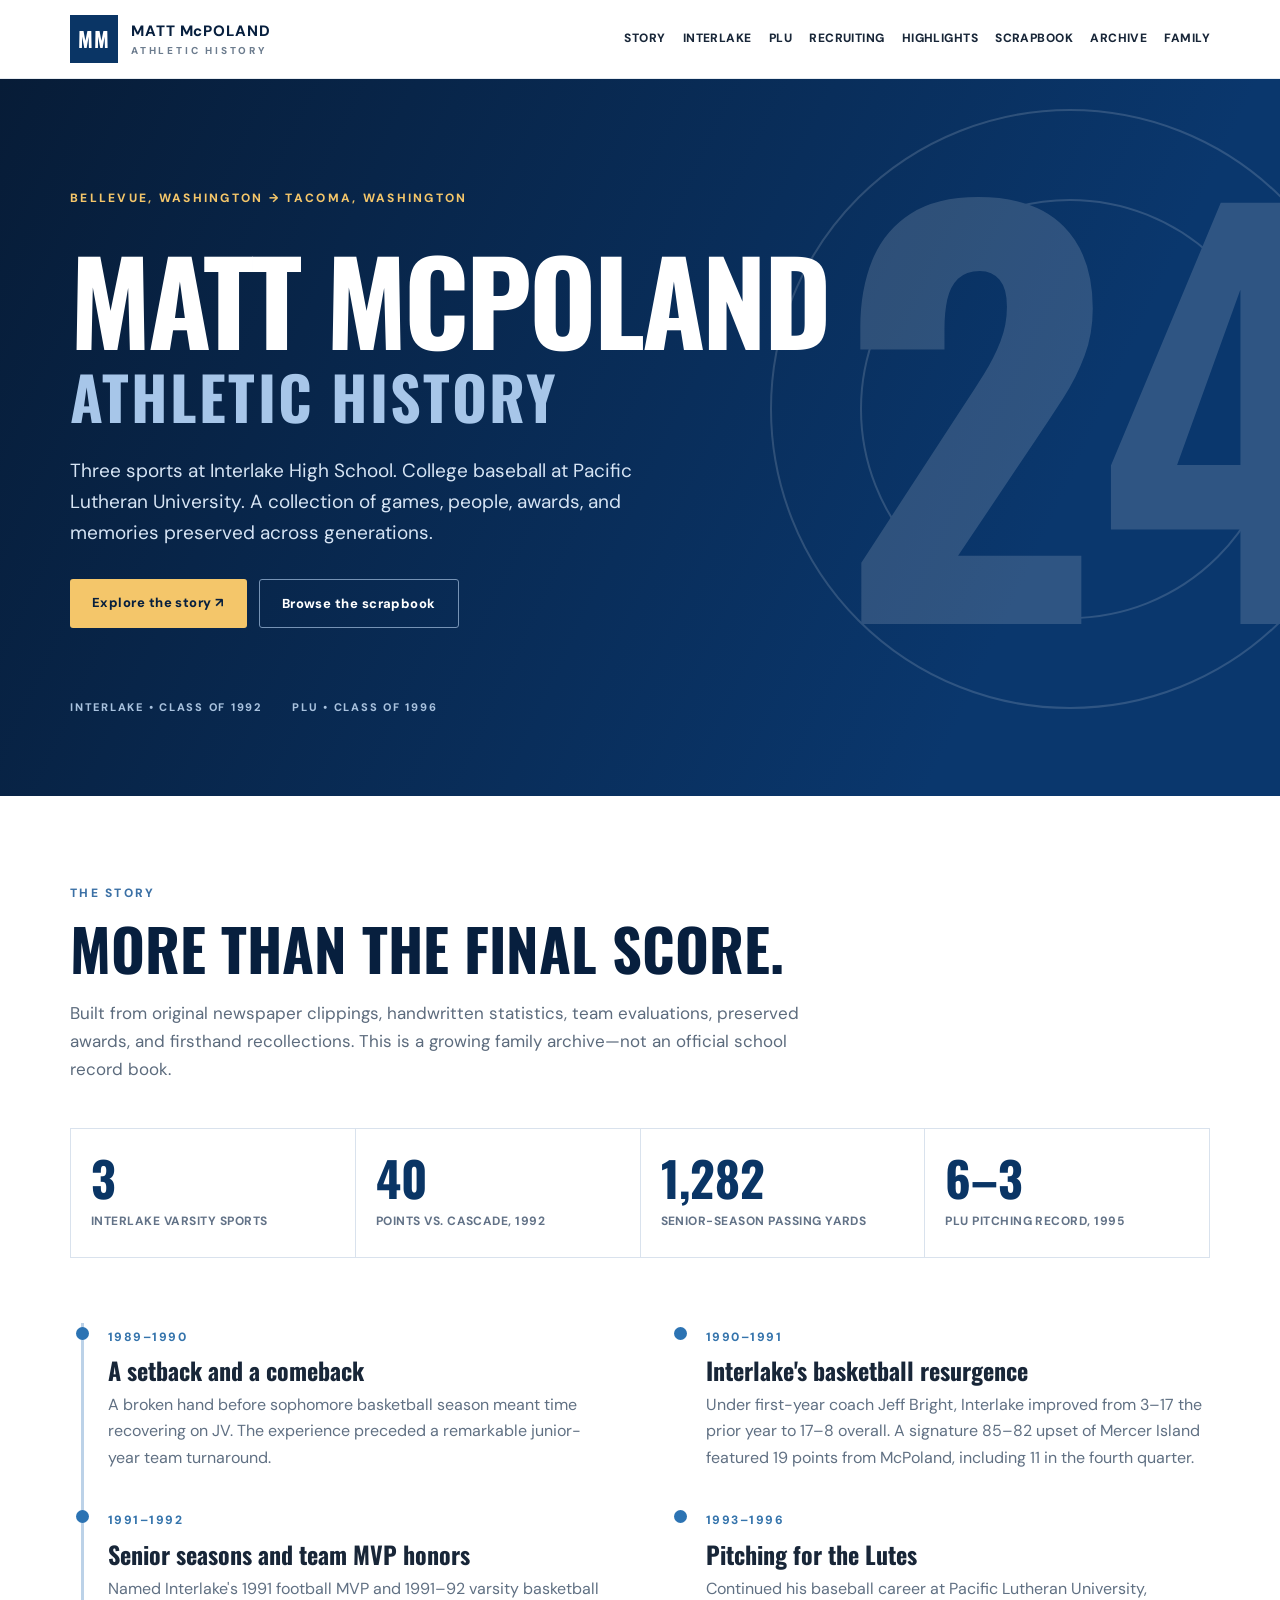
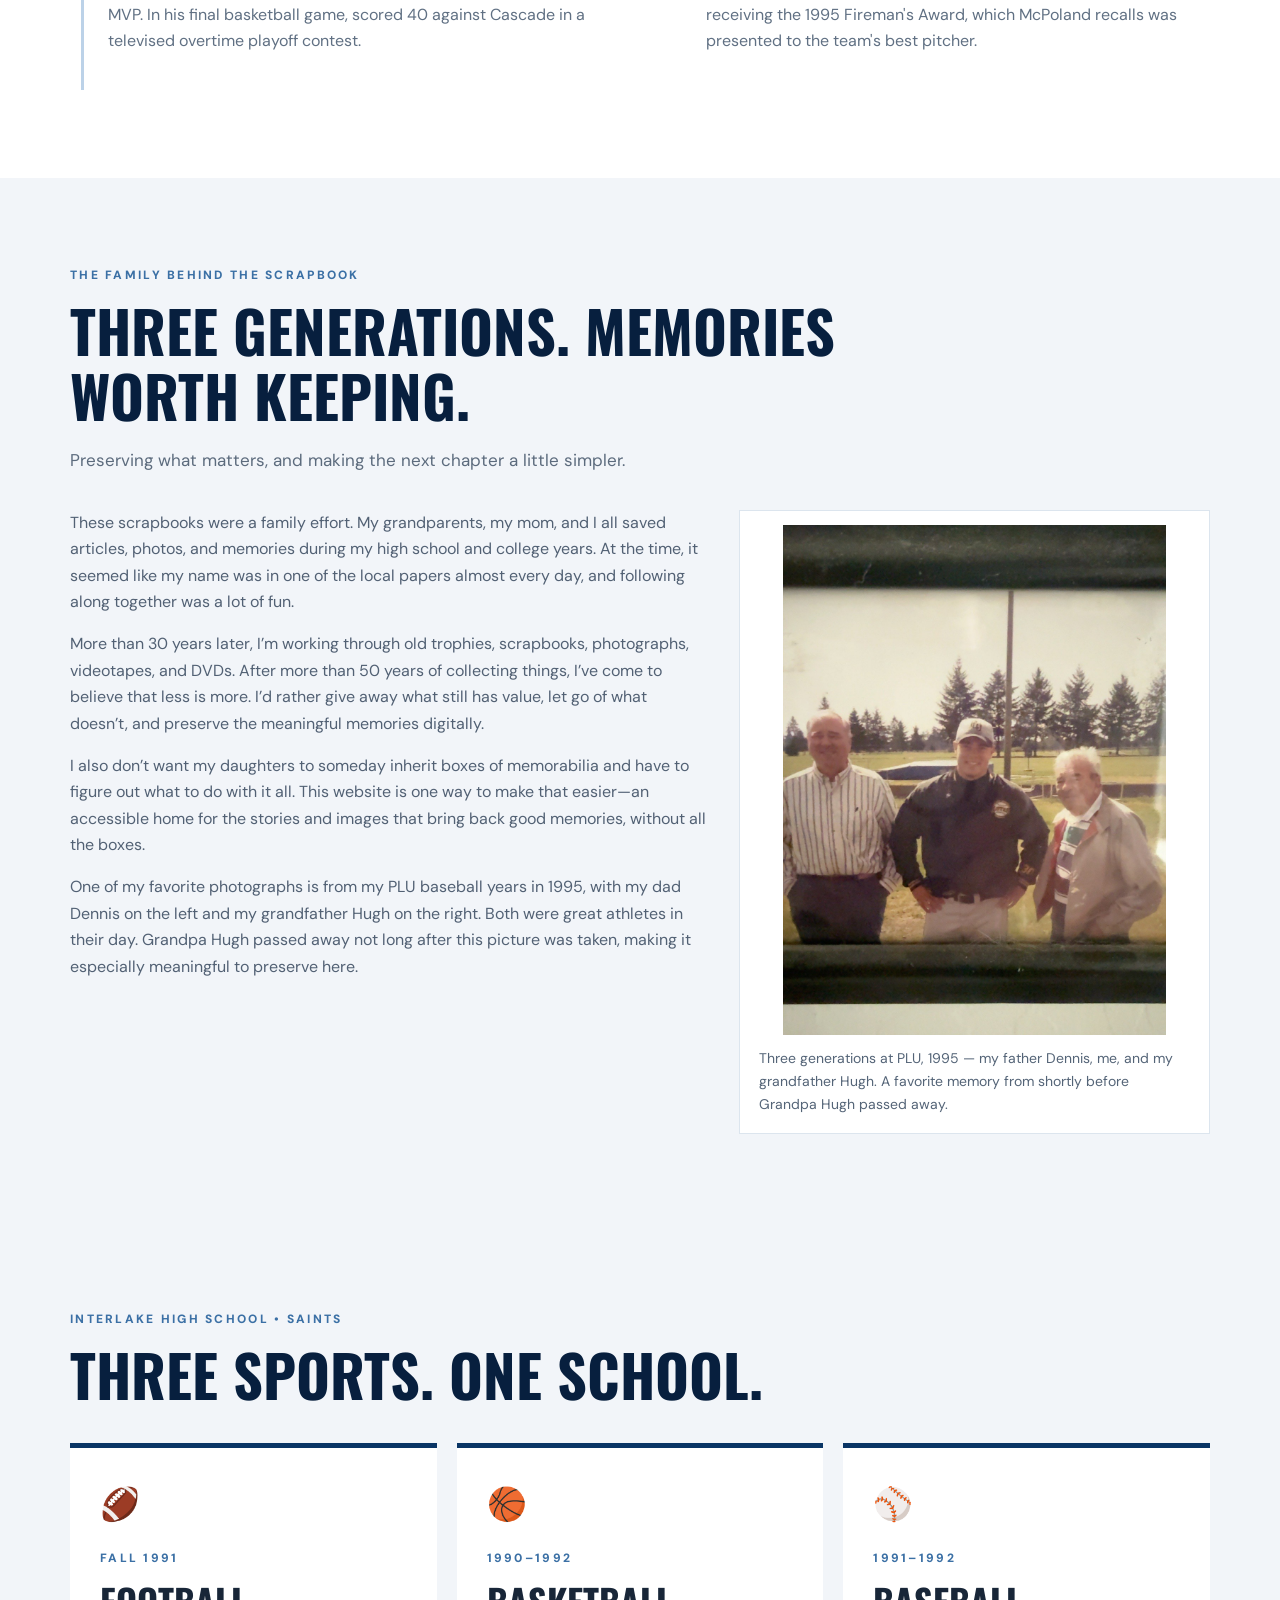
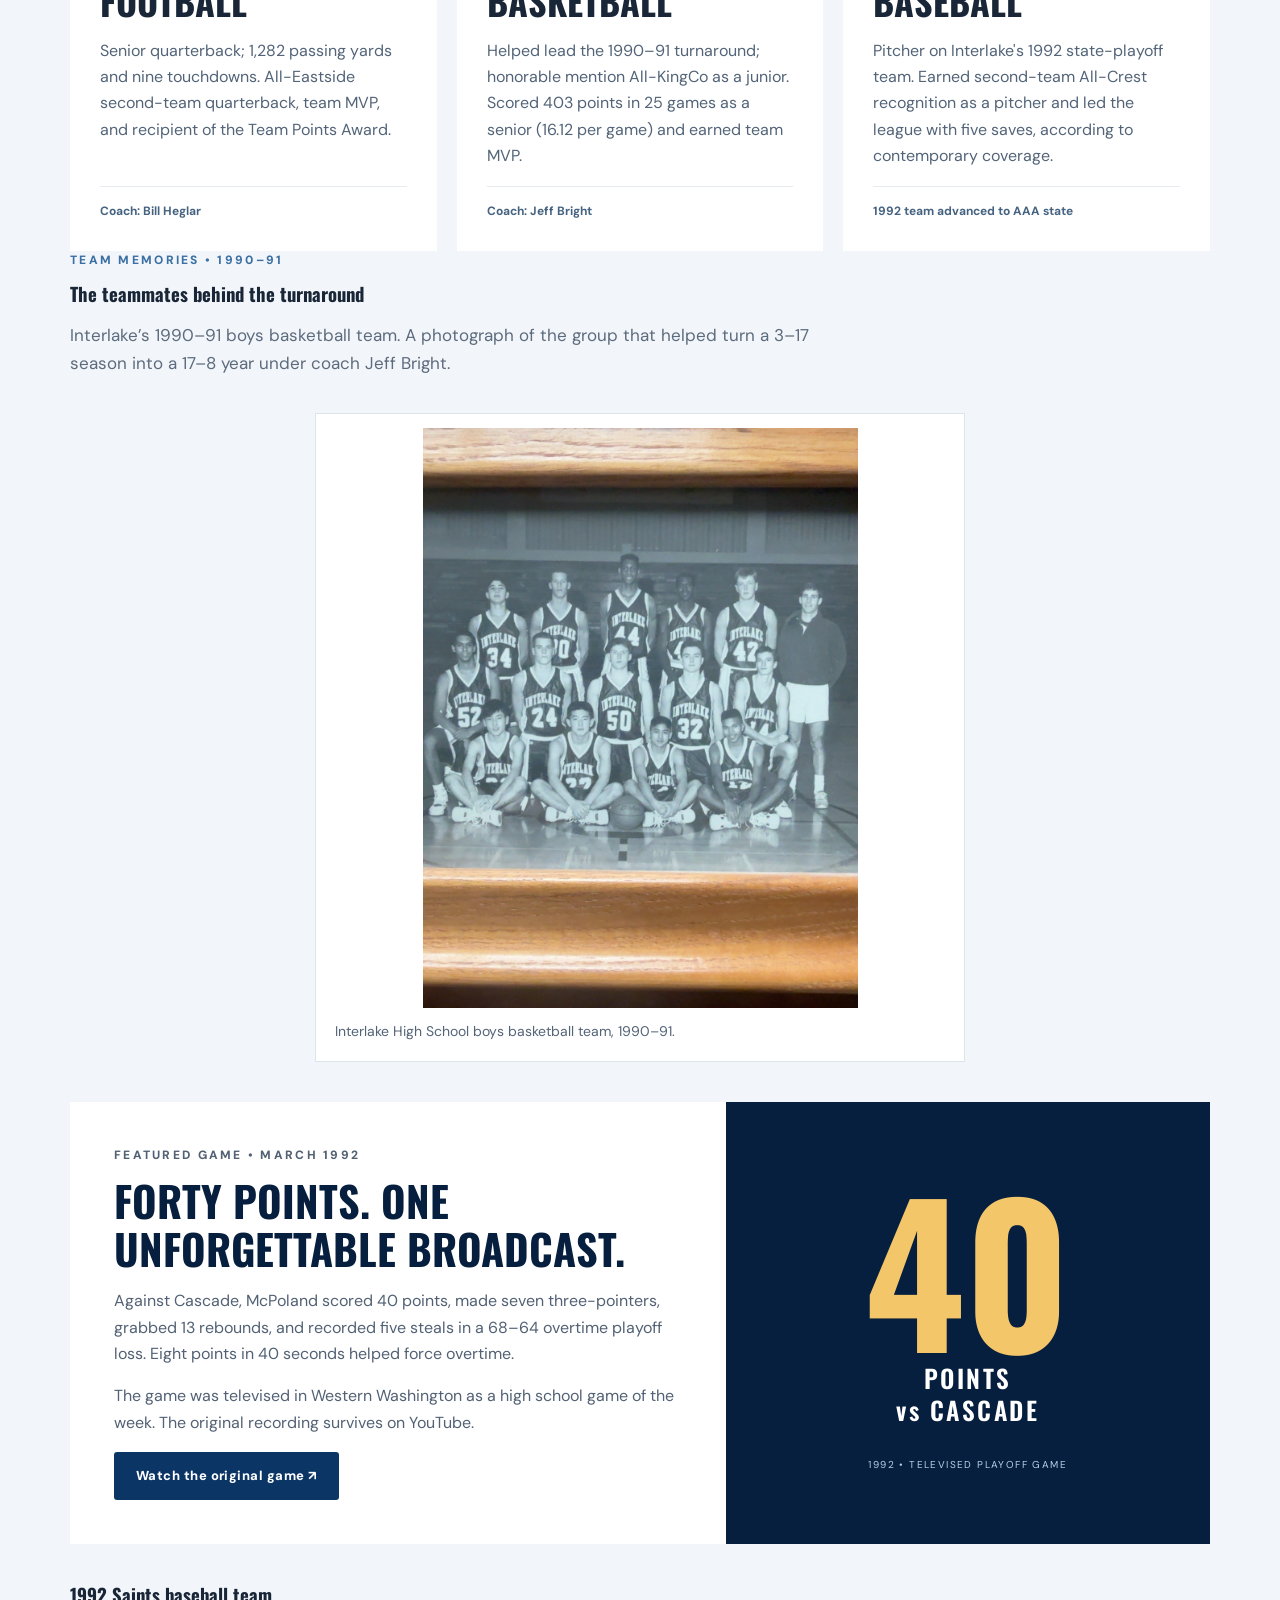
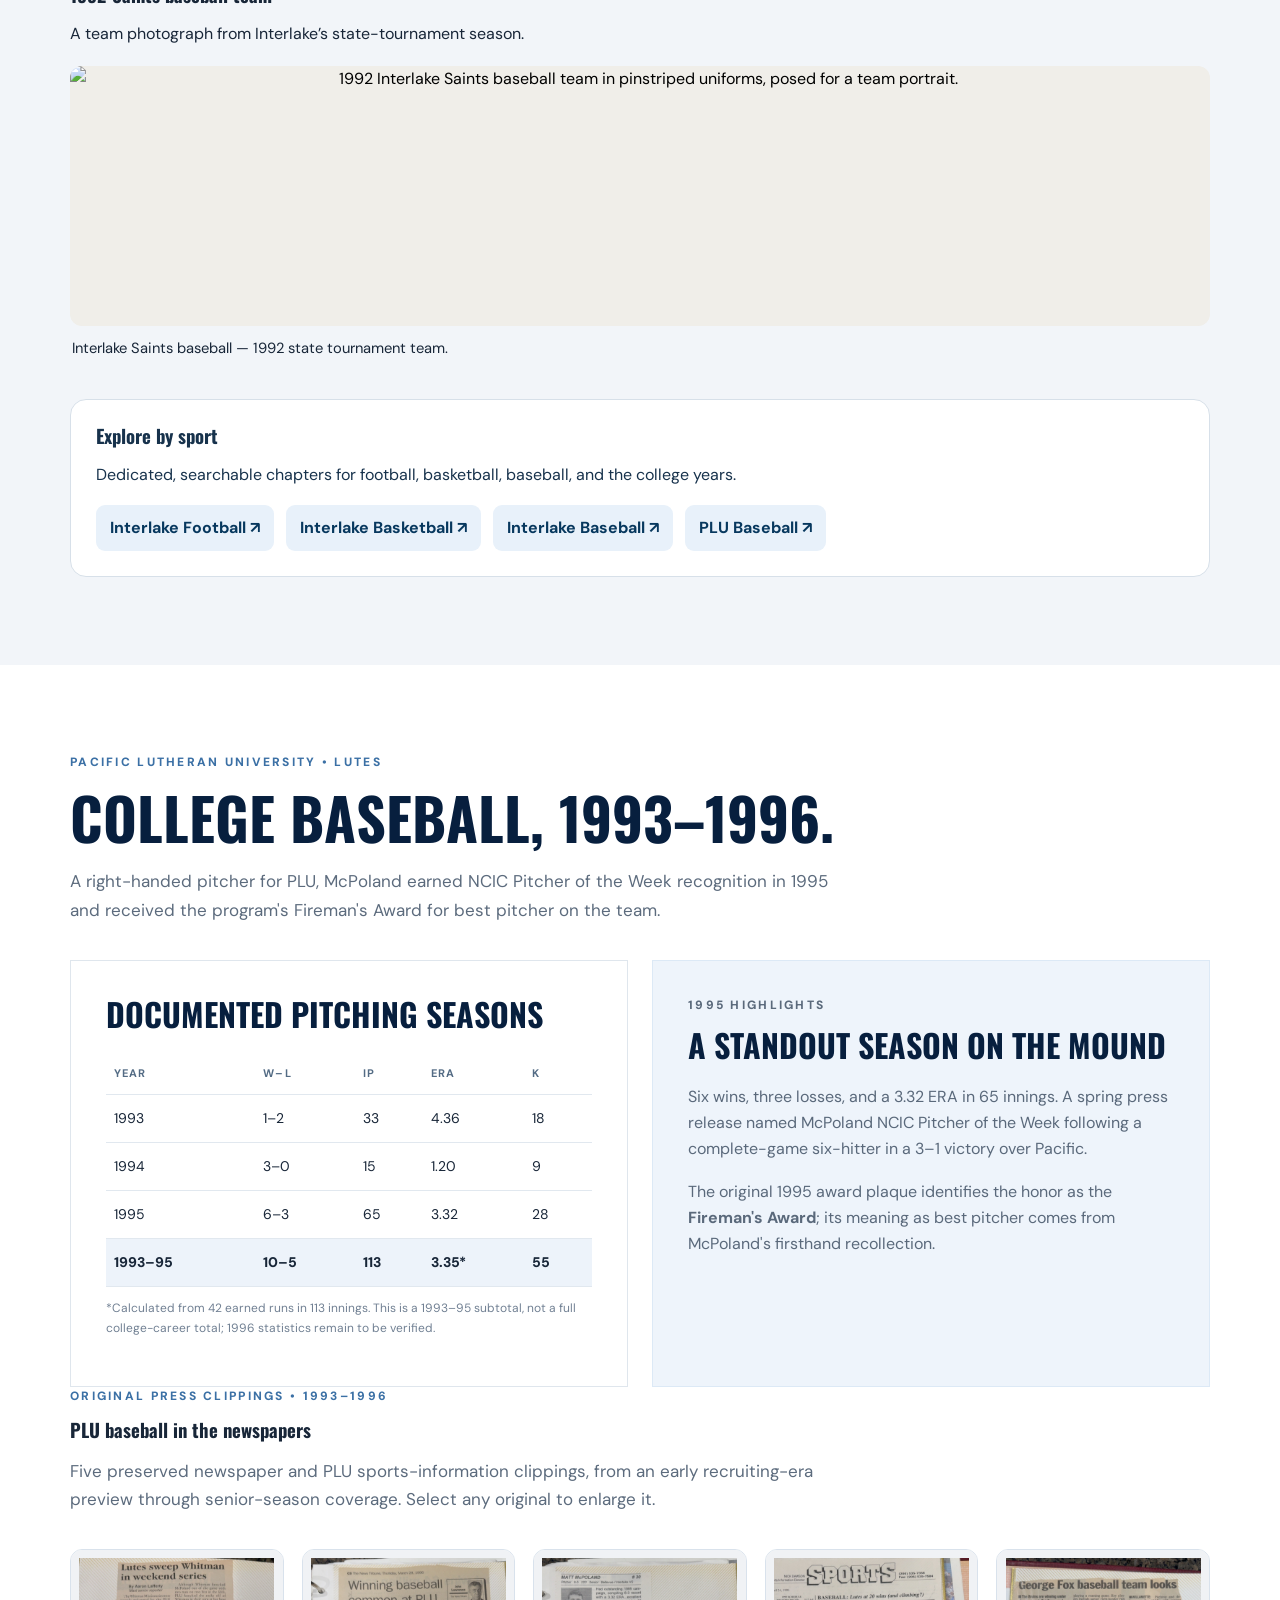
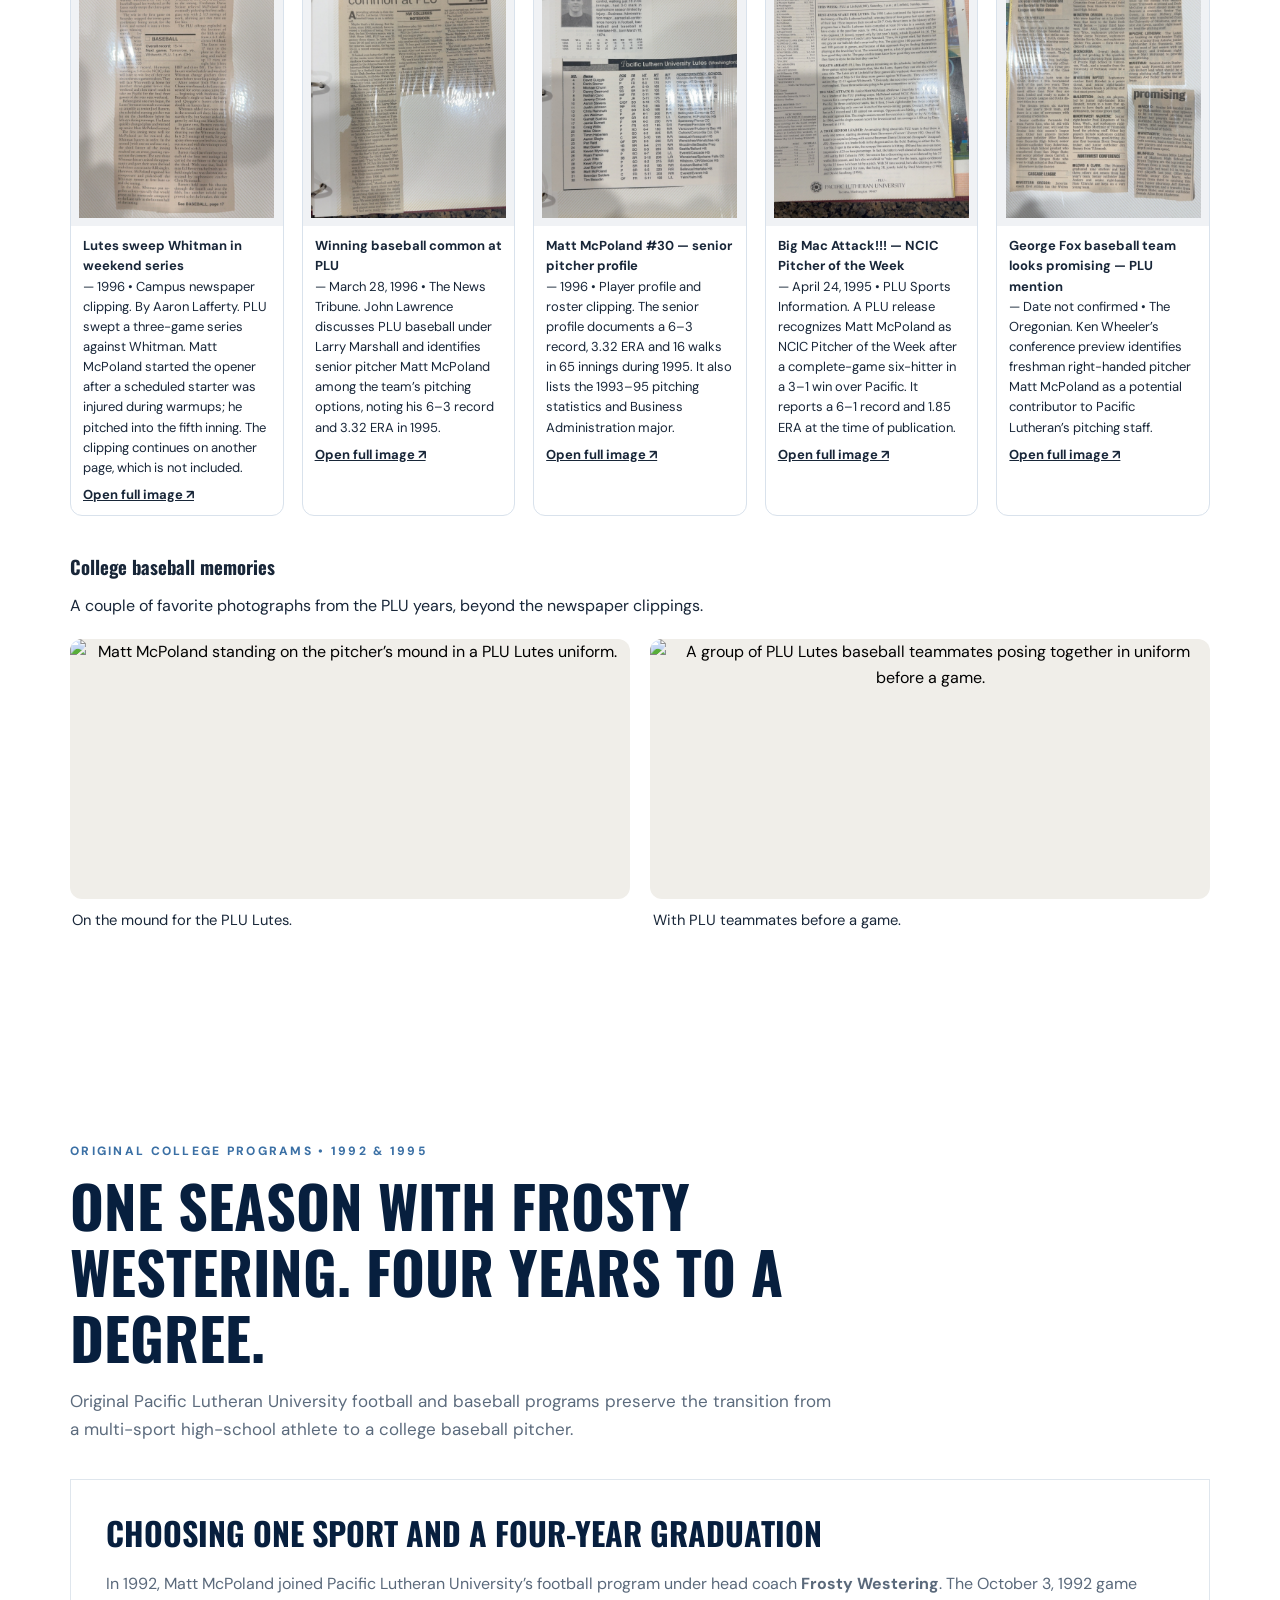
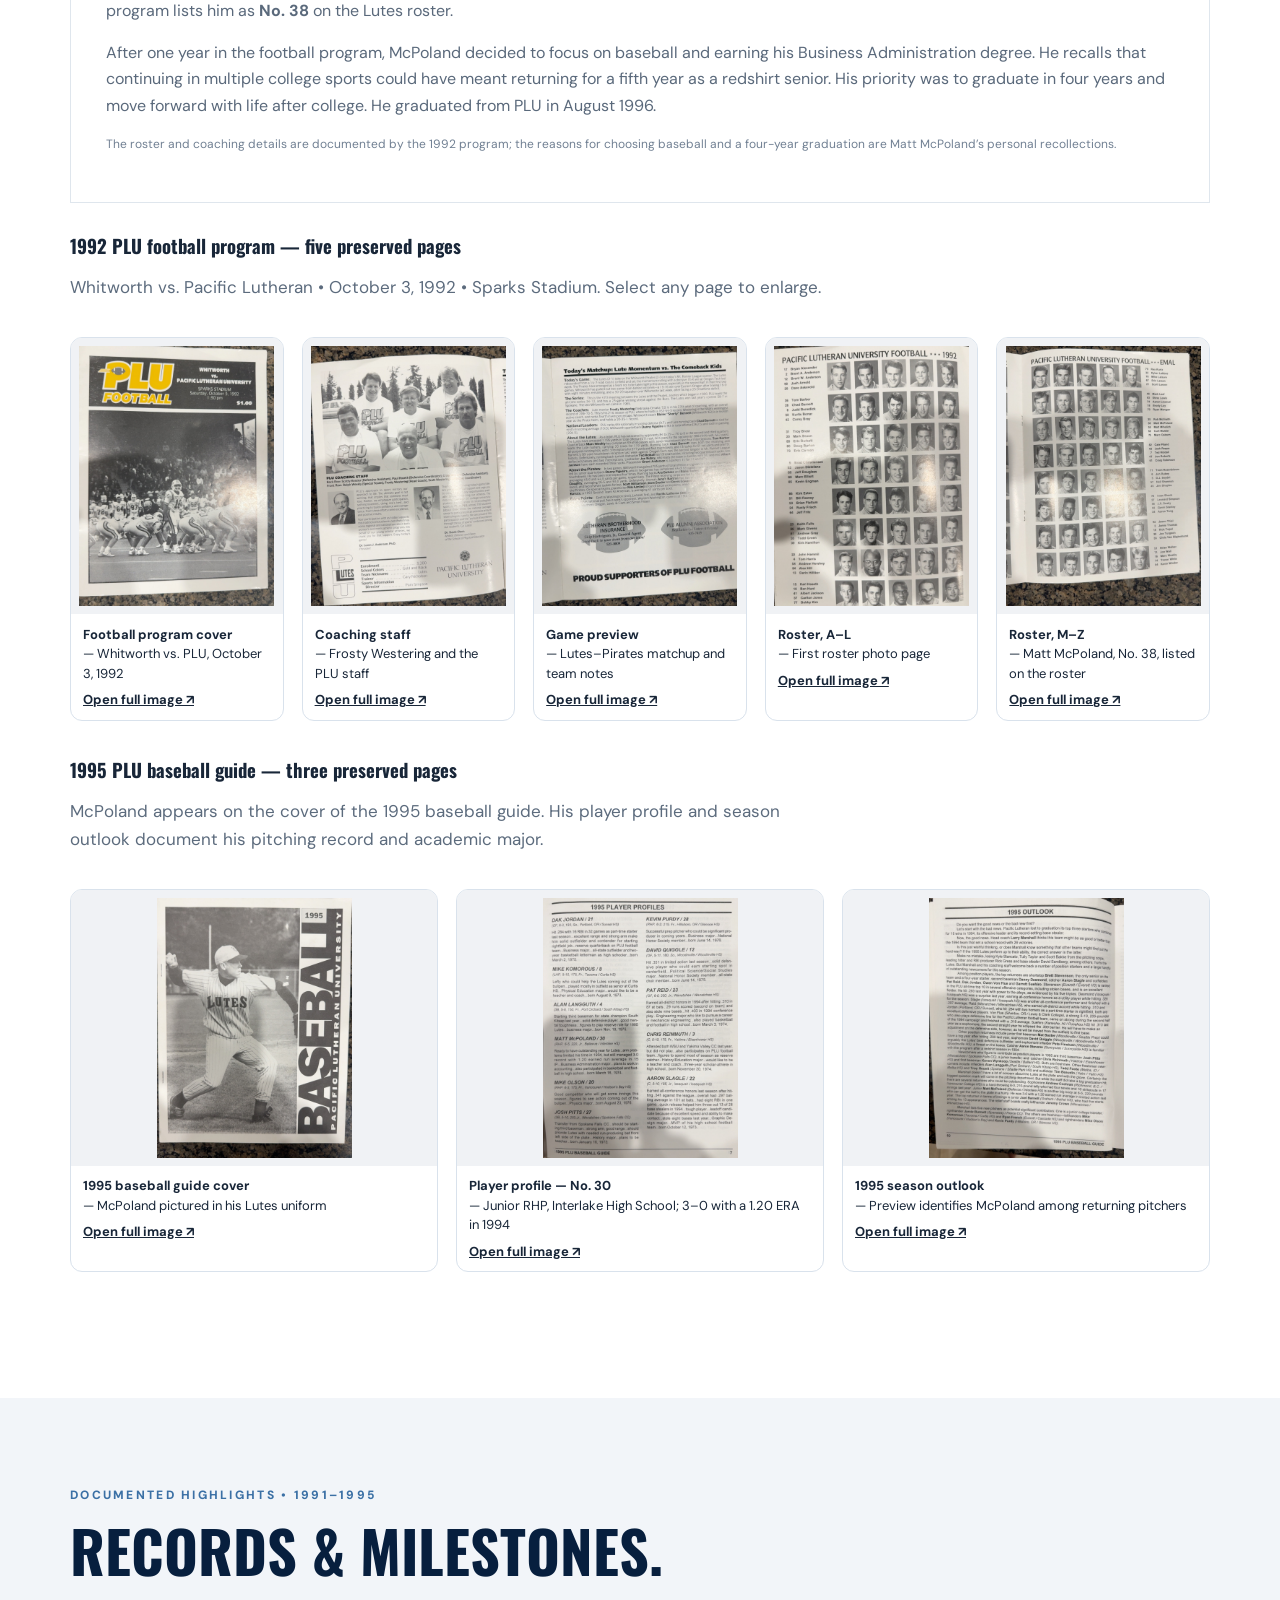
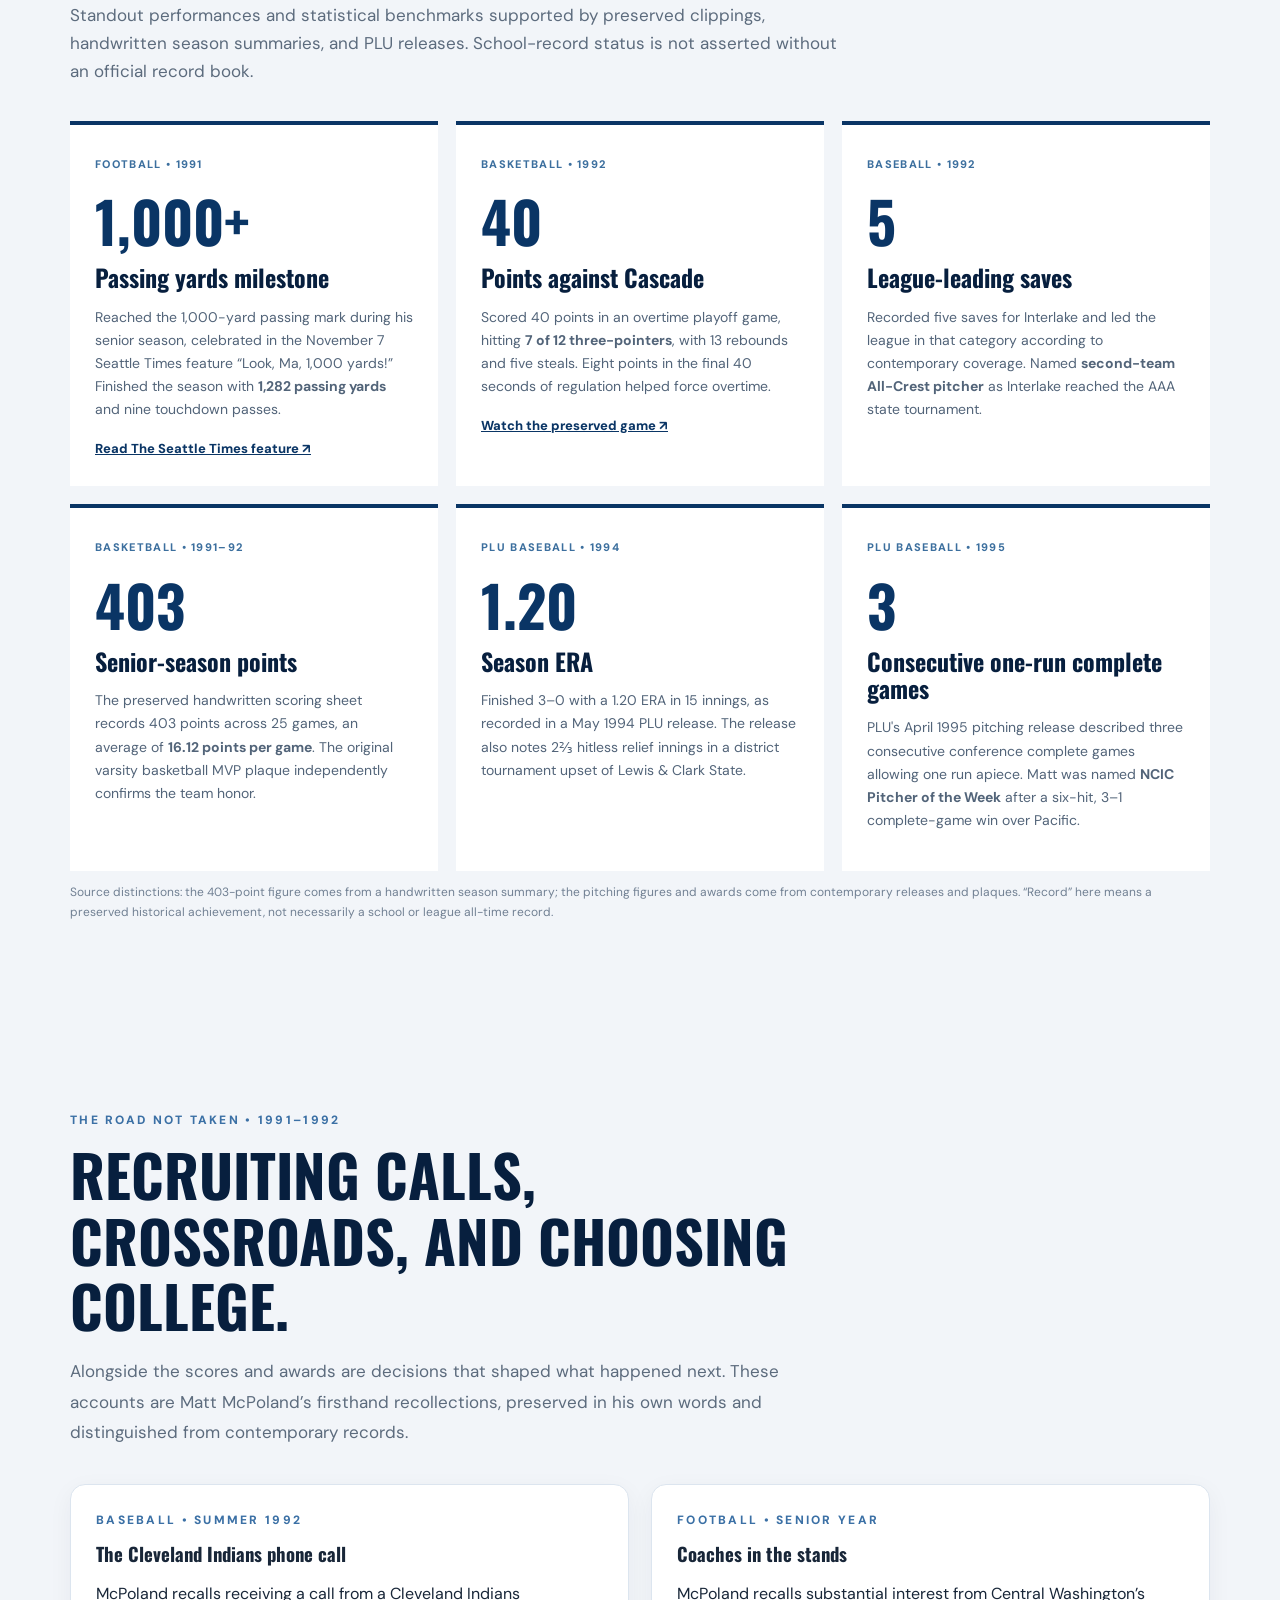
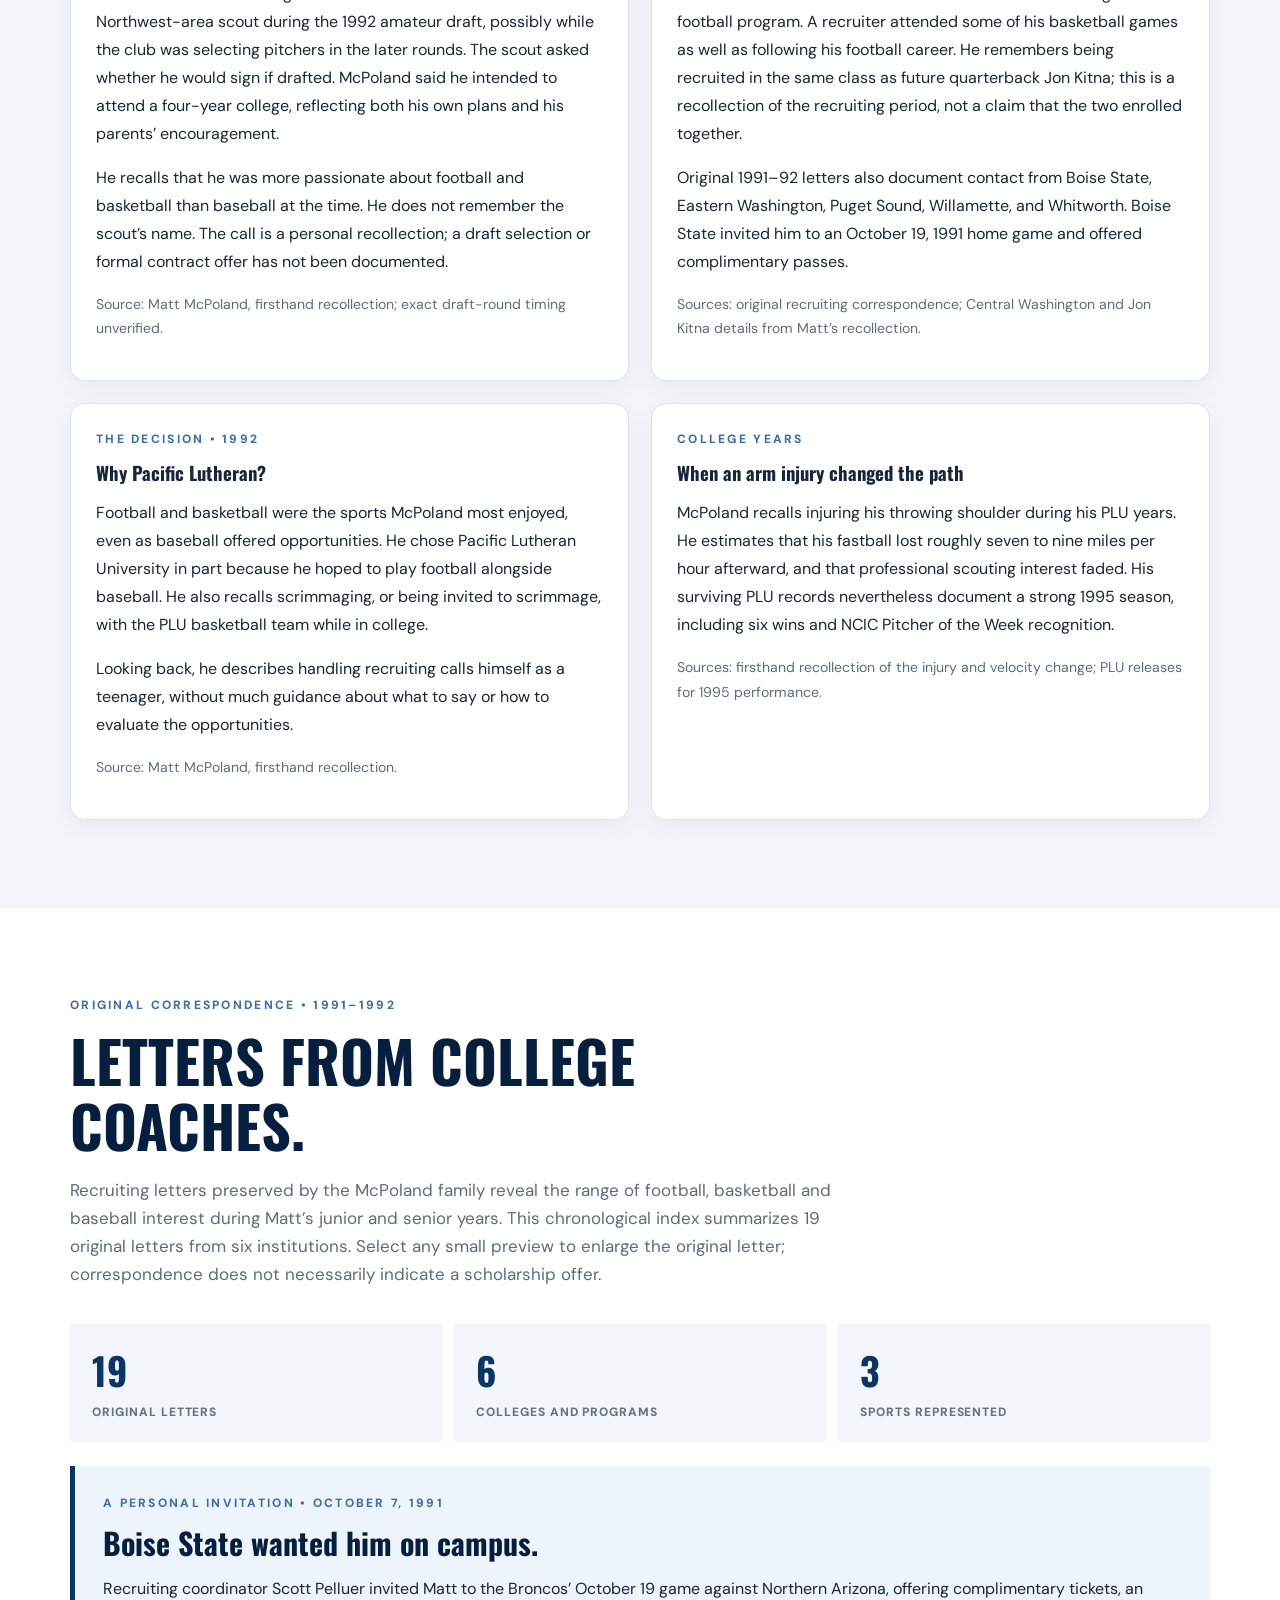
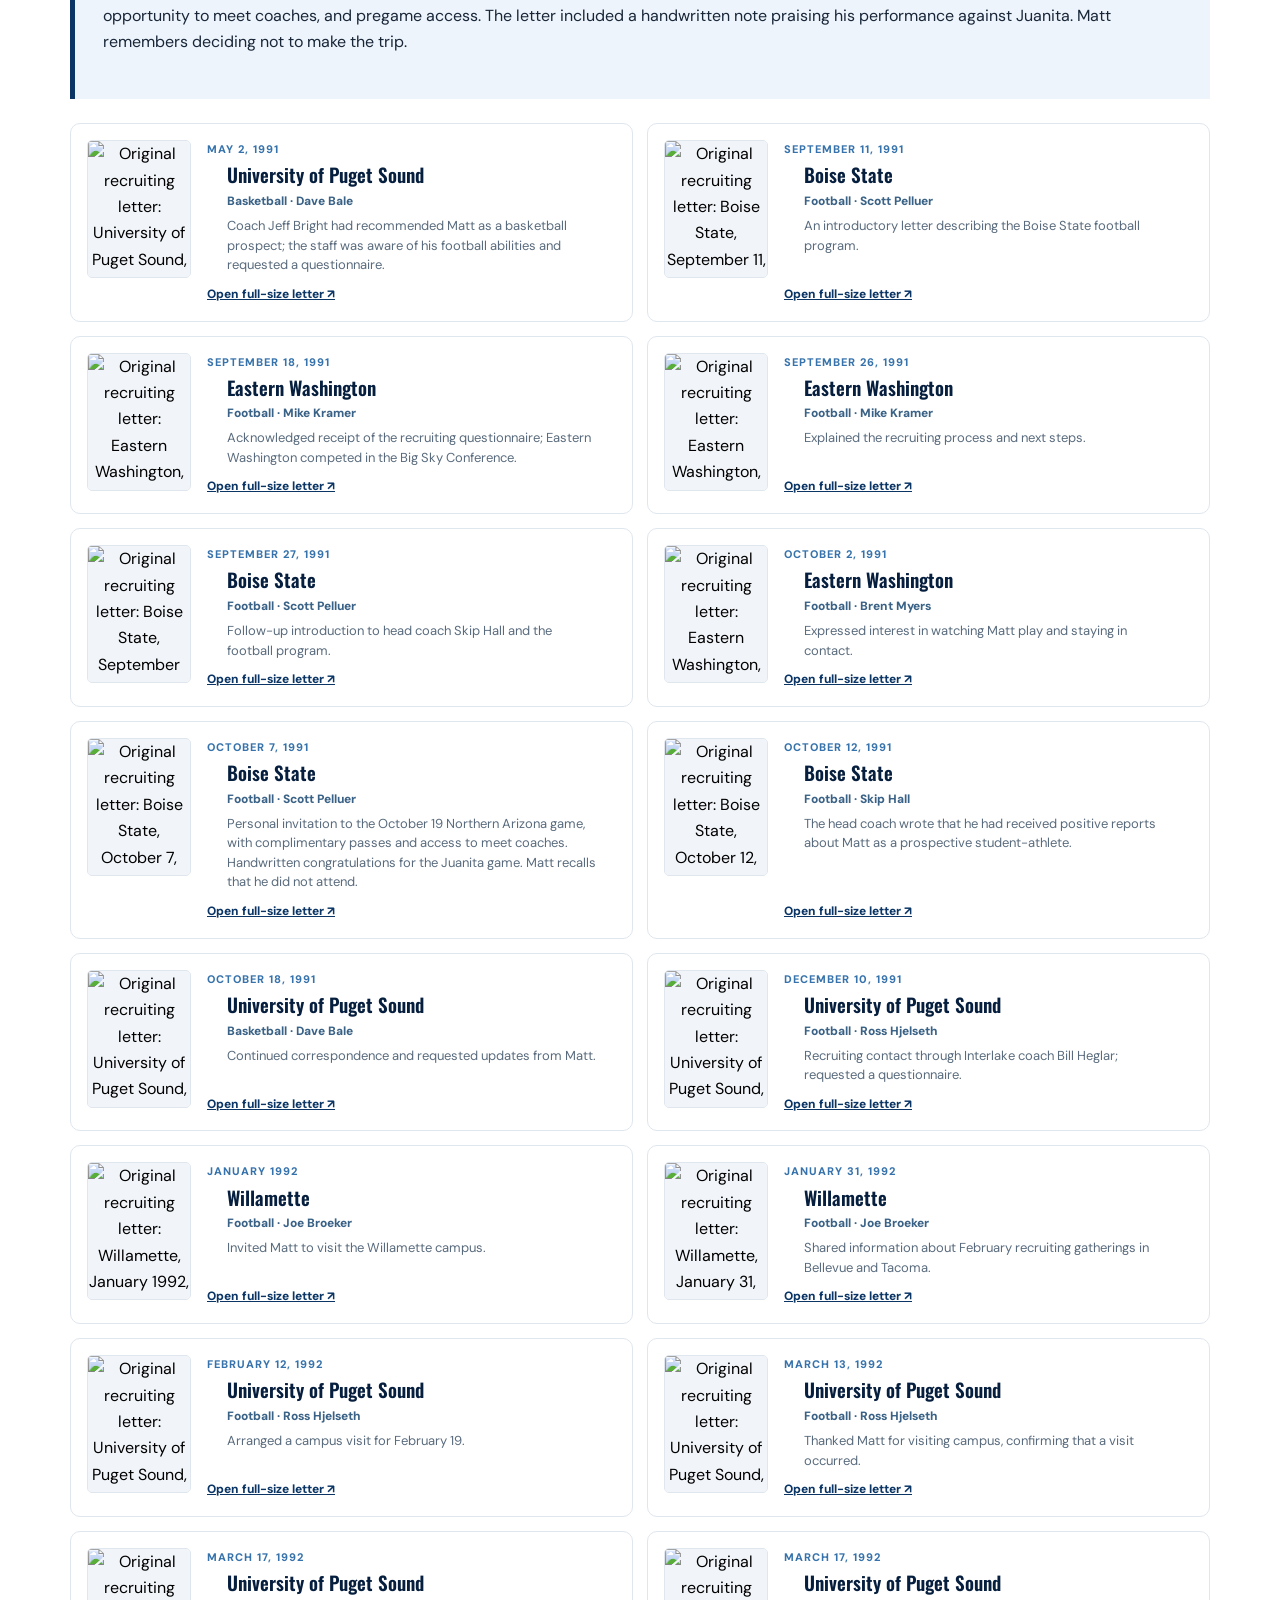
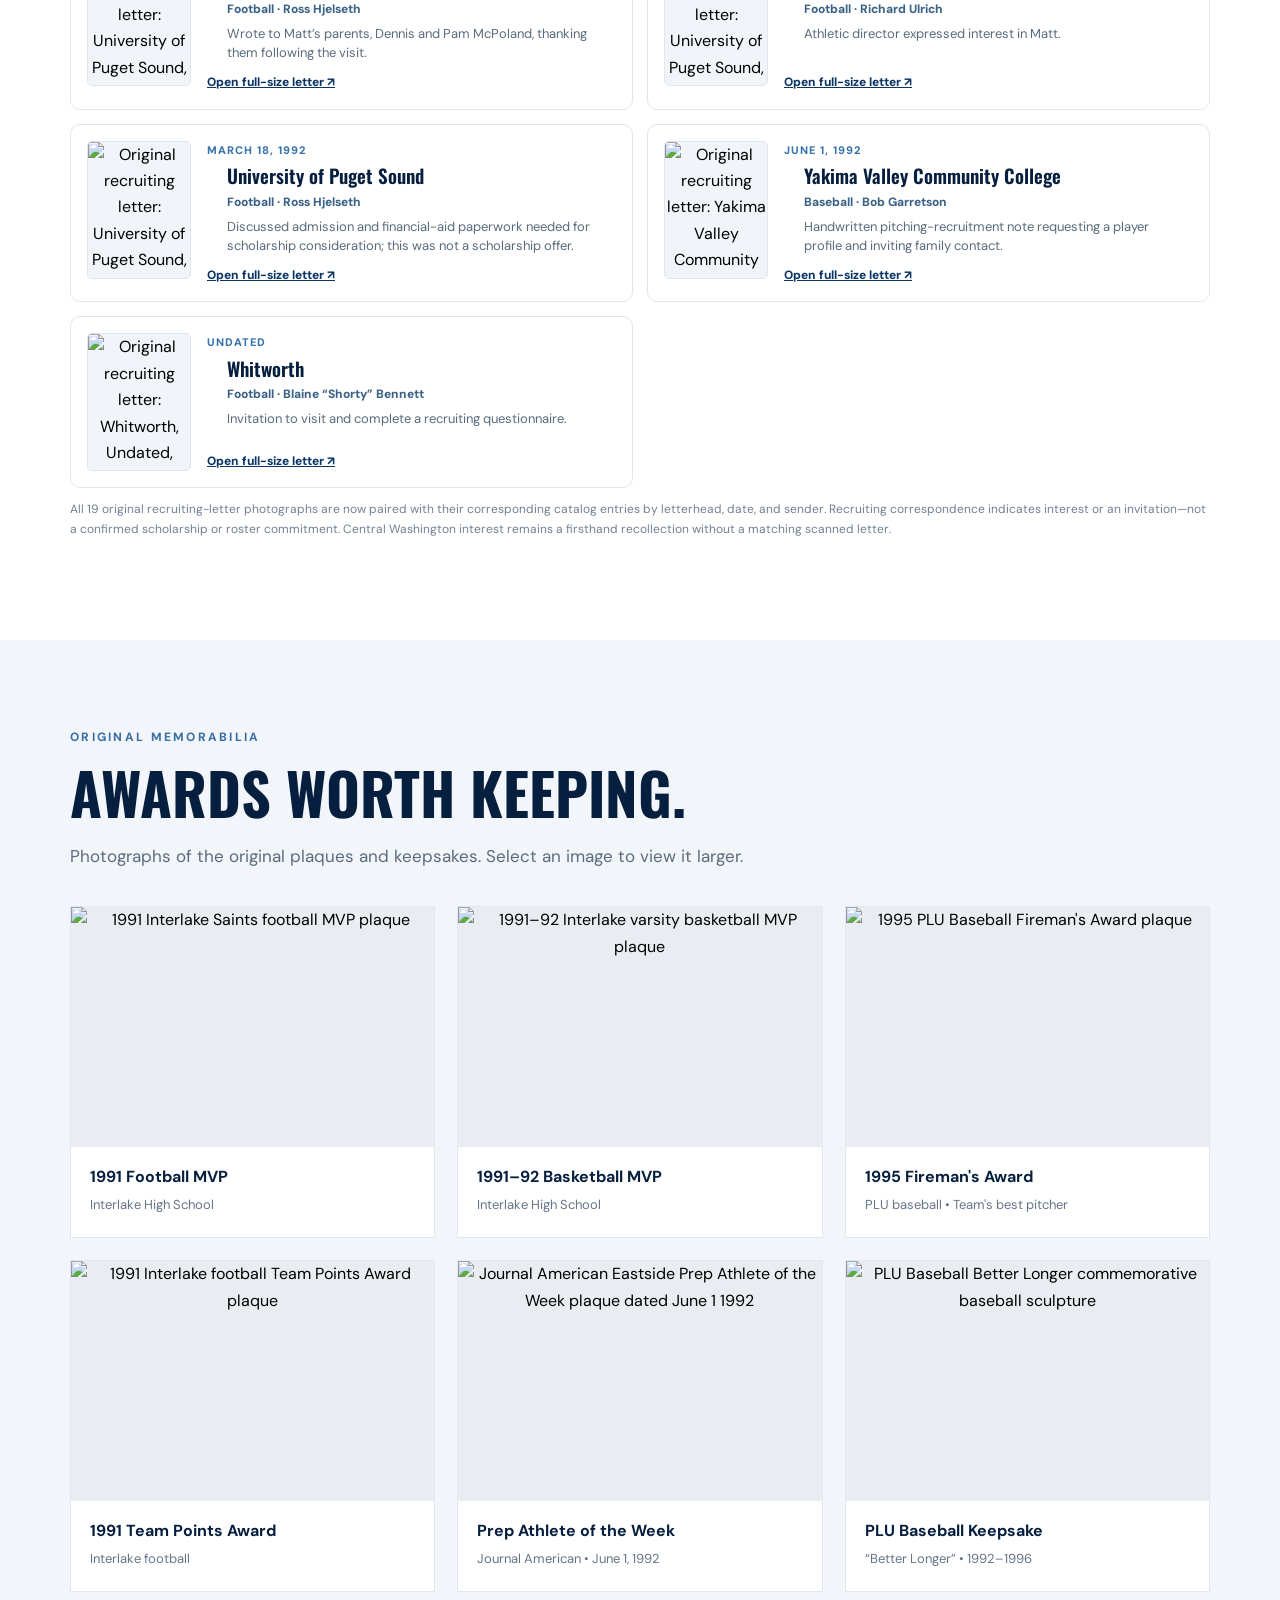
==== commit 3031745a: "Add files via upload" ====
--- a/index.html
+++ b/index.html
@@ -3,9 +3,9 @@
 <html lang="en"><head><meta charset="utf-8"/><meta content="width=device-width,initial-scale=1" name="viewport"/><meta content="Matt McPoland athletic history: Interlake High School quarterback, basketball MVP and baseball pitcher (1990–1992), PLU baseball (1993–1996), original clippings, recruiting letters, and tournament memories." name="description"/><meta content="#082f5d" name="theme-color"/><title>Matt McPoland | Athletic History</title><link href="styles.css" rel="stylesheet"/><link href="https://mmcpoland-sys.github.io/" rel="canonical"/><meta content="website" property="og:type"/><meta content="Matt McPoland | Interlake &amp; PLU Athletic History" property="og:title"/><meta content="Original newspaper clippings, box scores, recruiting letters and stories from Interlake High School and Pacific Lutheran University." property="og:description"/><meta content="https://mmcpoland-sys.github.io/" property="og:url"/><script type="application/ld+json">{"@context": "https://schema.org", "@type": "CollectionPage", "name": "Matt McPoland Athletic History", "url": "https://mmcpoland-sys.github.io/", "description": "Family archive of Interlake High School and Pacific Lutheran University athletics, 1990–1996.", "about": {"@type": "Person", "name": "Matt McPoland", "description": "Interlake High School multi-sport athlete and Pacific Lutheran University baseball pitcher."}}</script></head>
 <body><a class="skip" href="#main">Skip to content</a><header class="top"><div class="wrap nav"><a class="brand" href="#home"><span class="monogram">MM</span><span>MATT McPOLAND <small>ATHLETIC HISTORY</small></span></a><button aria-controls="links" aria-expanded="false" aria-label="Toggle navigation menu" class="menu">Menu ☰</button><nav aria-label="Main navigation" id="links"><a href="#story">Story</a><a href="#interlake">Interlake</a><a href="#plu">PLU</a><a href="#recruiting">Recruiting</a><a href="#milestones">Highlights</a><a href="#articles">Scrapbook</a><a href="#archive">Archive</a><a href="#family-legacy">Family</a></nav></div></header>
 <main id="main"><section class="hero" id="home"><div class="wrap hero-inner"><div class="eyebrow">BELLEVUE, WASHINGTON → TACOMA, WASHINGTON</div><h1>Matt McPoland<span>Athletic History</span></h1><p class="lede">Three sports at Interlake High School. College baseball at Pacific Lutheran University. A collection of games, people, awards, and memories preserved across generations.</p><div class="hero-actions"><a class="btn" href="#story">Explore the story ↗</a><a class="btn ghost" href="#archive">Browse the scrapbook</a></div><div class="meta"><span>INTERLAKE • CLASS OF 1992</span><span>PLU • CLASS OF 1996</span></div></div><div aria-hidden="true" class="hero-graphic"><div class="circle c1"></div><div class="circle c2"></div><div class="huge">24</div><div class="vertical">THE SCRAPBOOK YEARS</div></div></section>
-<section class="section wrap" id="story"><div class="section-heading"><p class="kicker">THE STORY</p><h2>More than the final score.</h2><p>Built from original newspaper clippings, handwritten statistics, team evaluations, preserved awards, and firsthand recollections. This is a growing family archive—not an official school record book.</p></div><div class="stats"><div><b>3</b><span>Interlake varsity sports</span></div><div><b>40</b><span>Points vs. Cascade, 1992</span></div><div><b>1,282</b><span>Senior-season passing yards</span></div><div><b>6–3</b><span>PLU pitching record, 1995</span></div></div><div class="timeline"><div class="time"><span>1989–1990</span><h3>A setback and a comeback</h3><p>A broken hand before sophomore basketball season meant time recovering on JV. The experience preceded a remarkable junior-year team turnaround.</p></div><div class="time"><span>1990–1991</span><h3>Interlake's basketball resurgence</h3><p>Under first-year coach Jeff Bright, Interlake improved from 3–17 the prior year to 17–8 overall. A signature 85–82 upset of Mercer Island featured 19 points from McPoland, including 11 in the fourth quarter.</p></div><div class="time"><span>1991–1992</span><h3>Senior seasons and team MVP honors</h3><p>Named Interlake's 1991 football MVP and 1991–92 varsity basketball MVP. In his final basketball game, scored 40 against Cascade in a televised overtime playoff contest.</p></div><div class="time"><span>1993–1996</span><h3>Pitching for the Lutes</h3><p>Continued his baseball career at Pacific Lutheran University, receiving the 1995 Fireman's Award, which McPoland recalls was presented to the team's best pitcher.</p></div></div></section><section class="section pale" id="family-legacy"><div class="wrap"><div class="section-heading"><p class="kicker">THE FAMILY BEHIND THE SCRAPBOOK</p><h2>Three generations. Memories worth keeping.</h2><p>Preserving what matters, and making the next chapter a little simpler.</p></div><div class="legacy-layout"><div><p>These scrapbooks were a family effort. My grandparents, my mom, and I all saved articles, photos, and memories during my high school and college years. At the time, it seemed like my name was in one of the local papers almost every day, and following along together was a lot of fun.</p><p>More than 30 years later, I’m working through old trophies, scrapbooks, photographs, videotapes, and DVDs. After more than 50 years of collecting things, I’ve come to believe that less is more. I’d rather give away what still has value, let go of what doesn’t, and preserve the meaningful memories digitally.</p><p>I also don’t want my daughters to someday inherit boxes of memorabilia and have to figure out what to do with it all. This website is one way to make that easier—an accessible home for the stories and images that bring back good memories, without all the boxes.</p><p>One of my favorite photographs is from my PLU baseball years in 1995, with my dad on the left and my grandfather on the right. Both were great athletes in their day. My grandfather passed away not long after this picture was taken, making it especially meaningful to have it preserved here.</p></div><figure class="legacy-photo"><button data-caption="Matt with his father (left) and grandfather (right) during his PLU baseball years, 1995" data-image="assets/plu-family-three-generations-1995.jpg" type="button"><img alt="Matt McPoland standing between his father on the left and grandfather on the right in 1995" decoding="async" loading="lazy" src="assets/plu-family-three-generations-1995.jpg"/></button><figcaption><strong>Three generations, 1995.</strong> My dad, me, and my grandfather during my PLU baseball years.</figcaption></figure></div></div></section>
-<section class="section pale" id="interlake"><div class="wrap"><div class="section-heading"><p class="kicker">INTERLAKE HIGH SCHOOL • SAINTS</p><h2>Three sports. One school.</h2></div><div class="sport-grid"><article class="sport"><div class="sport-icon">🏈</div><p class="kicker">FALL 1991</p><h3>Football</h3><p>Senior quarterback; 1,282 passing yards and nine touchdowns. All-Eastside second-team quarterback, team MVP, and recipient of the Team Points Award.</p><div class="sport-foot">Coach: Bill Heglar</div></article><article class="sport"><div class="sport-icon">🏀</div><p class="kicker">1990–1992</p><h3>Basketball</h3><p>Helped lead the 1990–91 turnaround; honorable mention All-KingCo as a junior. Scored 403 points in 25 games as a senior (16.12 per game) and earned team MVP.</p><div class="sport-foot">Coach: Jeff Bright</div></article><article class="sport"><div class="sport-icon">⚾</div><p class="kicker">1991–1992</p><h3>Baseball</h3><p>Pitcher on Interlake's 1992 state-playoff team. Earned second-team All-Crest recognition as a pitcher and led the league with five saves, according to contemporary coverage.</p><div class="sport-foot">1992 team advanced to AAA state</div></article></div><div class="section-heading"><p class="kicker">TEAM MEMORIES • 1990–91</p><h3>The teammates behind the turnaround</h3><p>Interlake’s 1990–91 boys basketball team. A photograph of the group that helped turn a 3–17 season into a 17–8 year under coach Jeff Bright.</p></div><figure class="legacy-team"><button data-caption="Interlake High School boys basketball team, 1990–91" data-image="assets/interlake-basketball-team-1991.jpg" type="button"><img alt="Black-and-white framed team portrait of the 1990–91 Interlake High School boys basketball team" decoding="async" loading="lazy" src="assets/interlake-basketball-team-1991.jpg"/></button><figcaption>Interlake High School boys basketball team, 1990–91.</figcaption></figure><div class="feature"><div class="feature-copy"><p class="kicker">FEATURED GAME • MARCH 1992</p><h3>Forty points. One unforgettable broadcast.</h3><p>Against Cascade, McPoland scored 40 points, made seven three-pointers, grabbed 13 rebounds, and recorded five steals in a 68–64 overtime playoff loss. Eight points in 40 seconds helped force overtime.</p><p>The game was televised in Western Washington as a high school game of the week. The original recording survives on YouTube.</p><a class="btn dark" href="https://youtu.be/geZacXmgTA0" rel="noopener noreferrer" target="_blank">Watch the original game ↗</a></div><div class="feature-art"><span>40</span><small>POINTS<br/>vs CASCADE</small><div>1992 • TELEVISED PLAYOFF GAME</div></div></div><div class="sports-pages"><h3>Explore by sport</h3><p>Dedicated, searchable chapters for football, basketball, baseball, and the college years.</p><div class="sports-links"><a href="interlake-football.html">Interlake Football ↗</a><a href="interlake-basketball.html">Interlake Basketball ↗</a><a href="interlake-baseball.html">Interlake Baseball ↗</a><a href="plu-baseball.html">PLU Baseball ↗</a></div></div></div></section>
-<section class="section wrap" id="plu"><div class="section-heading"><p class="kicker">PACIFIC LUTHERAN UNIVERSITY • LUTES</p><h2>College baseball, 1993–1996.</h2><p>A right-handed pitcher for PLU, McPoland earned NCIC Pitcher of the Week recognition in 1995 and received the program's Fireman's Award for best pitcher on the team.</p></div><div class="two"><div class="panel"><h3>Documented pitching seasons</h3><div class="table-wrap"><table><thead><tr><th>Year</th><th>W–L</th><th>IP</th><th>ERA</th><th>K</th></tr></thead><tbody><tr><td>1993</td><td>1–2</td><td>33</td><td>4.36</td><td>18</td></tr><tr><td>1994</td><td>3–0</td><td>15</td><td>1.20</td><td>9</td></tr><tr><td>1995</td><td>6–3</td><td>65</td><td>3.32</td><td>28</td></tr><tr class="total"><td>1993–95</td><td>10–5</td><td>113</td><td>3.35*</td><td>55</td></tr></tbody></table></div><p class="fine">*Calculated from 42 earned runs in 113 innings. This is a 1993–95 subtotal, not a full college-career total; 1996 statistics remain to be verified.</p></div><div class="panel highlight"><p class="kicker">1995 HIGHLIGHTS</p><h3>A standout season on the mound</h3><p>Six wins, three losses, and a 3.32 ERA in 65 innings. A spring press release named McPoland NCIC Pitcher of the Week following a complete-game six-hitter in a 3–1 victory over Pacific.</p><p>The original 1995 award plaque identifies the honor as the <strong>Fireman's Award</strong>; its meaning as best pitcher comes from McPoland's firsthand recollection.</p></div></div><div class="section-heading"><p class="kicker">ORIGINAL PRESS CLIPPINGS • 1993–1996</p><h3>PLU baseball in the newspapers</h3><p>Five preserved newspaper and PLU sports-information clippings, from an early recruiting-era preview through senior-season coverage. Select any original to enlarge it.</p></div><div class="plu-program-grid"><figure class="plu-program-page"><button aria-label="Enlarge Lutes sweep Whitman in weekend series" class="plu-program-thumb" data-caption="Lutes sweep Whitman in weekend series" data-image="assets/plu-baseball-whitman-sweep-1996.jpg" type="button"><img alt="Lutes sweep Whitman in weekend series — original clipping" decoding="async" loading="lazy" src="assets/plu-baseball-whitman-sweep-1996.jpg"/></button><figcaption><strong>Lutes sweep Whitman in weekend series</strong><span> — 1996 • Campus newspaper clipping. By Aaron Lafferty. PLU swept a three-game series against Whitman. Matt McPoland started the opener after a scheduled starter was injured during warmups; he pitched into the fifth inning. The clipping continues on another page, which is not included. </span><a href="assets/plu-baseball-whitman-sweep-1996.jpg" rel="noopener" target="_blank">Open full image ↗</a></figcaption></figure><figure class="plu-program-page"><button aria-label="Enlarge Winning baseball common at PLU" class="plu-program-thumb" data-caption="Winning baseball common at PLU" data-image="assets/plu-baseball-winning-common-1996.jpg" type="button"><img alt="Winning baseball common at PLU — original clipping" decoding="async" loading="lazy" src="assets/plu-baseball-winning-common-1996.jpg"/></button><figcaption><strong>Winning baseball common at PLU</strong><span> — March 28, 1996 • The News Tribune. John Lawrence discusses PLU baseball under Larry Marshall and identifies senior pitcher Matt McPoland among the team’s pitching options, noting his 6–3 record and 3.32 ERA in 1995. </span><a href="assets/plu-baseball-winning-common-1996.jpg" rel="noopener" target="_blank">Open full image ↗</a></figcaption></figure><figure class="plu-program-page"><button aria-label="Enlarge Matt McPoland #30 — senior pitcher profile" class="plu-program-thumb" data-caption="Matt McPoland #30 — senior pitcher profile" data-image="assets/plu-baseball-senior-profile-1996.jpg" type="button"><img alt="Matt McPoland #30 — senior pitcher profile — original clipping" decoding="async" loading="lazy" src="assets/plu-baseball-senior-profile-1996.jpg"/></button><figcaption><strong>Matt McPoland #30 — senior pitcher profile</strong><span> — 1996 • Player profile and roster clipping. The senior profile documents a 6–3 record, 3.32 ERA and 16 walks in 65 innings during 1995. It also lists the 1993–95 pitching statistics and Business Administration major. </span><a href="assets/plu-baseball-senior-profile-1996.jpg" rel="noopener" target="_blank">Open full image ↗</a></figcaption></figure><figure class="plu-program-page"><button aria-label="Enlarge Big Mac Attack!!! — NCIC Pitcher of the Week" class="plu-program-thumb" data-caption="Big Mac Attack!!! — NCIC Pitcher of the Week" data-image="assets/plu-baseball-big-mac-attack-1995.jpg" type="button"><img alt="Big Mac Attack!!! — NCIC Pitcher of the Week — original clipping" decoding="async" loading="lazy" src="assets/plu-baseball-big-mac-attack-1995.jpg"/></button><figcaption><strong>Big Mac Attack!!! — NCIC Pitcher of the Week</strong><span> — April 24, 1995 • PLU Sports Information. A PLU release recognizes Matt McPoland as NCIC Pitcher of the Week after a complete-game six-hitter in a 3–1 win over Pacific. It reports a 6–1 record and 1.85 ERA at the time of publication. </span><a href="assets/plu-baseball-big-mac-attack-1995.jpg" rel="noopener" target="_blank">Open full image ↗</a></figcaption></figure><figure class="plu-program-page"><button aria-label="Enlarge George Fox baseball team looks promising — PLU mention" class="plu-program-thumb" data-caption="George Fox baseball team looks promising — PLU mention" data-image="assets/plu-baseball-oregonian-preview-1993.jpg" type="button"><img alt="George Fox baseball team looks promising — PLU mention — original clipping" decoding="async" loading="lazy" src="assets/plu-baseball-oregonian-preview-1993.jpg"/></button><figcaption><strong>George Fox baseball team looks promising — PLU mention</strong><span> — Date not confirmed • The Oregonian. Ken Wheeler’s conference preview identifies freshman right-handed pitcher Matt McPoland as a potential contributor to Pacific Lutheran’s pitching staff. </span><a href="assets/plu-baseball-oregonian-preview-1993.jpg" rel="noopener" target="_blank">Open full image ↗</a></figcaption></figure></div></section><section class="section wrap" id="plu-programs"><div class="section-heading"><p class="kicker">ORIGINAL COLLEGE PROGRAMS • 1992 &amp; 1995</p><h2>One season with Frosty Westering. Four years to a degree.</h2><p>Original Pacific Lutheran University football and baseball programs preserve the transition from a multi-sport high-school athlete to a college baseball pitcher.</p></div><div class="panel plu-memory"><h3>Choosing one sport and a four-year graduation</h3><p>In 1992, Matt McPoland joined Pacific Lutheran University’s football program under head coach <strong>Frosty Westering</strong>. The October 3, 1992 game program lists him as <strong>No. 38</strong> on the Lutes roster.</p><p>After one year in the football program, McPoland decided to focus on baseball and earning his Business Administration degree. He recalls that continuing in multiple college sports could have meant returning for a fifth year as a redshirt senior. His priority was to graduate in four years and move forward with life after college. He graduated from PLU in August 1996.</p><p class="fine">The roster and coaching details are documented by the 1992 program; the reasons for choosing baseball and a four-year graduation are Matt McPoland’s personal recollections.</p></div><div class="section-heading"><h3>1992 PLU football program — five preserved pages</h3><p>Whitworth vs. Pacific Lutheran • October 3, 1992 • Sparks Stadium. Select any page to enlarge.</p></div><div class="plu-program-grid"><figure class="plu-program-page"><button aria-label="Enlarge Football program cover" class="plu-program-thumb" data-caption="Football program cover" data-image="assets/plu-football-1992-cover.jpg" type="button"><img alt="Football program cover" decoding="async" loading="lazy" src="assets/plu-football-1992-cover.jpg"/></button><figcaption><strong>Football program cover</strong> — Whitworth vs. PLU, October 3, 1992 <a href="assets/plu-football-1992-cover.jpg" rel="noopener" target="_blank">Open full image ↗</a></figcaption></figure><figure class="plu-program-page"><button aria-label="Enlarge Coaching staff" class="plu-program-thumb" data-caption="Coaching staff" data-image="assets/plu-football-1992-coaches.jpg" type="button"><img alt="Coaching staff" decoding="async" loading="lazy" src="assets/plu-football-1992-coaches.jpg"/></button><figcaption><strong>Coaching staff</strong> — Frosty Westering and the PLU staff <a href="assets/plu-football-1992-coaches.jpg" rel="noopener" target="_blank">Open full image ↗</a></figcaption></figure><figure class="plu-program-page"><button aria-label="Enlarge Game preview" class="plu-program-thumb" data-caption="Game preview" data-image="assets/plu-football-1992-matchup.jpg" type="button"><img alt="Game preview" decoding="async" loading="lazy" src="assets/plu-football-1992-matchup.jpg"/></button><figcaption><strong>Game preview</strong> — Lutes–Pirates matchup and team notes <a href="assets/plu-football-1992-matchup.jpg" rel="noopener" target="_blank">Open full image ↗</a></figcaption></figure><figure class="plu-program-page"><button aria-label="Enlarge Roster, A–L" class="plu-program-thumb" data-caption="Roster, A–L" data-image="assets/plu-football-1992-roster-a.jpg" type="button"><img alt="Roster, A–L" decoding="async" loading="lazy" src="assets/plu-football-1992-roster-a.jpg"/></button><figcaption><strong>Roster, A–L</strong> — First roster photo page <a href="assets/plu-football-1992-roster-a.jpg" rel="noopener" target="_blank">Open full image ↗</a></figcaption></figure><figure class="plu-program-page"><button aria-label="Enlarge Roster, M–Z" class="plu-program-thumb" data-caption="Roster, M–Z" data-image="assets/plu-football-1992-roster-mcpoland.jpg" type="button"><img alt="Roster, M–Z" decoding="async" loading="lazy" src="assets/plu-football-1992-roster-mcpoland.jpg"/></button><figcaption><strong>Roster, M–Z</strong> — Matt McPoland, No. 38, listed on the roster <a href="assets/plu-football-1992-roster-mcpoland.jpg" rel="noopener" target="_blank">Open full image ↗</a></figcaption></figure></div><div class="section-heading plu-second"><h3>1995 PLU baseball guide — three preserved pages</h3><p>McPoland appears on the cover of the 1995 baseball guide. His player profile and season outlook document his pitching record and academic major.</p></div><div class="plu-program-grid"><figure class="plu-program-page"><button aria-label="Enlarge 1995 baseball guide cover" class="plu-program-thumb" data-caption="1995 baseball guide cover" data-image="assets/plu-baseball-1995-cover.jpg" type="button"><img alt="1995 baseball guide cover" decoding="async" loading="lazy" src="assets/plu-baseball-1995-cover.jpg"/></button><figcaption><strong>1995 baseball guide cover</strong> — McPoland pictured in his Lutes uniform <a href="assets/plu-baseball-1995-cover.jpg" rel="noopener" target="_blank">Open full image ↗</a></figcaption></figure><figure class="plu-program-page"><button aria-label="Enlarge Player profile — No. 30" class="plu-program-thumb" data-caption="Player profile — No. 30" data-image="assets/plu-baseball-1995-player-profile.jpg" type="button"><img alt="Player profile — No. 30" decoding="async" loading="lazy" src="assets/plu-baseball-1995-player-profile.jpg"/></button><figcaption><strong>Player profile — No. 30</strong> — Junior RHP, Interlake High School; 3–0 with a 1.20 ERA in 1994 <a href="assets/plu-baseball-1995-player-profile.jpg" rel="noopener" target="_blank">Open full image ↗</a></figcaption></figure><figure class="plu-program-page"><button aria-label="Enlarge 1995 season outlook" class="plu-program-thumb" data-caption="1995 season outlook" data-image="assets/plu-baseball-1995-outlook.jpg" type="button"><img alt="1995 season outlook" decoding="async" loading="lazy" src="assets/plu-baseball-1995-outlook.jpg"/></button><figcaption><strong>1995 season outlook</strong> — Preview identifies McPoland among returning pitchers <a href="assets/plu-baseball-1995-outlook.jpg" rel="noopener" target="_blank">Open full image ↗</a></figcaption></figure></div></section><section class="section pale" id="milestones"><div class="wrap"><div class="section-heading"><p class="kicker">DOCUMENTED HIGHLIGHTS • 1991–1995</p><h2>Records &amp; milestones.</h2><p>Standout performances and statistical benchmarks supported by preserved clippings, handwritten season summaries, and PLU releases. School-record status is not asserted without an official record book.</p></div><div class="milestone-grid">
+<section class="section wrap" id="story"><div class="section-heading"><p class="kicker">THE STORY</p><h2>More than the final score.</h2><p>Built from original newspaper clippings, handwritten statistics, team evaluations, preserved awards, and firsthand recollections. This is a growing family archive—not an official school record book.</p></div><div class="stats"><div><b>3</b><span>Interlake varsity sports</span></div><div><b>40</b><span>Points vs. Cascade, 1992</span></div><div><b>1,282</b><span>Senior-season passing yards</span></div><div><b>6–3</b><span>PLU pitching record, 1995</span></div></div><div class="timeline"><div class="time"><span>1989–1990</span><h3>A setback and a comeback</h3><p>A broken hand before sophomore basketball season meant time recovering on JV. The experience preceded a remarkable junior-year team turnaround.</p></div><div class="time"><span>1990–1991</span><h3>Interlake's basketball resurgence</h3><p>Under first-year coach Jeff Bright, Interlake improved from 3–17 the prior year to 17–8 overall. A signature 85–82 upset of Mercer Island featured 19 points from McPoland, including 11 in the fourth quarter.</p></div><div class="time"><span>1991–1992</span><h3>Senior seasons and team MVP honors</h3><p>Named Interlake's 1991 football MVP and 1991–92 varsity basketball MVP. In his final basketball game, scored 40 against Cascade in a televised overtime playoff contest.</p></div><div class="time"><span>1993–1996</span><h3>Pitching for the Lutes</h3><p>Continued his baseball career at Pacific Lutheran University, receiving the 1995 Fireman's Award, which McPoland recalls was presented to the team's best pitcher.</p></div></div></section><section class="section pale" id="family-legacy"><div class="wrap"><div class="section-heading"><p class="kicker">THE FAMILY BEHIND THE SCRAPBOOK</p><h2>Three generations. Memories worth keeping.</h2><p>Preserving what matters, and making the next chapter a little simpler.</p></div><div class="legacy-layout"><div><p>These scrapbooks were a family effort. My grandparents, my mom, and I all saved articles, photos, and memories during my high school and college years. At the time, it seemed like my name was in one of the local papers almost every day, and following along together was a lot of fun.</p><p>More than 30 years later, I’m working through old trophies, scrapbooks, photographs, videotapes, and DVDs. After more than 50 years of collecting things, I’ve come to believe that less is more. I’d rather give away what still has value, let go of what doesn’t, and preserve the meaningful memories digitally.</p><p>I also don’t want my daughters to someday inherit boxes of memorabilia and have to figure out what to do with it all. This website is one way to make that easier—an accessible home for the stories and images that bring back good memories, without all the boxes.</p><p>One of my favorite photographs is from my PLU baseball years in 1995, with my dad Dennis on the left and my grandfather Hugh on the right. Both were great athletes in their day. Grandpa Hugh passed away not long after this picture was taken, making it especially meaningful to preserve here.</p></div><figure class="legacy-photo"><button data-caption="Dennis McPoland, Matt McPoland, and grandfather Hugh, at PLU in 1995" data-image="assets/plu-family-three-generations-1995.jpg" type="button"><img alt="Dennis McPoland, Matt McPoland, and grandfather Hugh together at a PLU baseball field in 1995" decoding="async" loading="lazy" src="assets/plu-family-three-generations-1995.jpg"/></button><figcaption>Three generations at PLU, 1995 — my father Dennis, me, and my grandfather Hugh. A favorite memory from shortly before Grandpa Hugh passed away.</figcaption></figure></div></div></section>
+<section class="section pale" id="interlake"><div class="wrap"><div class="section-heading"><p class="kicker">INTERLAKE HIGH SCHOOL • SAINTS</p><h2>Three sports. One school.</h2></div><div class="sport-grid"><article class="sport"><div class="sport-icon">🏈</div><p class="kicker">FALL 1991</p><h3>Football</h3><p>Senior quarterback; 1,282 passing yards and nine touchdowns. All-Eastside second-team quarterback, team MVP, and recipient of the Team Points Award.</p><div class="sport-foot">Coach: Bill Heglar</div></article><article class="sport"><div class="sport-icon">🏀</div><p class="kicker">1990–1992</p><h3>Basketball</h3><p>Helped lead the 1990–91 turnaround; honorable mention All-KingCo as a junior. Scored 403 points in 25 games as a senior (16.12 per game) and earned team MVP.</p><div class="sport-foot">Coach: Jeff Bright</div></article><article class="sport"><div class="sport-icon">⚾</div><p class="kicker">1991–1992</p><h3>Baseball</h3><p>Pitcher on Interlake's 1992 state-playoff team. Earned second-team All-Crest recognition as a pitcher and led the league with five saves, according to contemporary coverage.</p><div class="sport-foot">1992 team advanced to AAA state</div></article></div><div class="section-heading"><p class="kicker">TEAM MEMORIES • 1990–91</p><h3>The teammates behind the turnaround</h3><p>Interlake’s 1990–91 boys basketball team. A photograph of the group that helped turn a 3–17 season into a 17–8 year under coach Jeff Bright.</p></div><figure class="legacy-team"><button data-caption="Interlake High School boys basketball team, 1990–91" data-image="assets/interlake-basketball-team-1991.jpg" type="button"><img alt="Black-and-white framed team portrait of the 1990–91 Interlake High School boys basketball team" decoding="async" loading="lazy" src="assets/interlake-basketball-team-1991.jpg"/></button><figcaption>Interlake High School boys basketball team, 1990–91.</figcaption></figure><div class="feature"><div class="feature-copy"><p class="kicker">FEATURED GAME • MARCH 1992</p><h3>Forty points. One unforgettable broadcast.</h3><p>Against Cascade, McPoland scored 40 points, made seven three-pointers, grabbed 13 rebounds, and recorded five steals in a 68–64 overtime playoff loss. Eight points in 40 seconds helped force overtime.</p><p>The game was televised in Western Washington as a high school game of the week. The original recording survives on YouTube.</p><a class="btn dark" href="https://youtu.be/geZacXmgTA0" rel="noopener noreferrer" target="_blank">Watch the original game ↗</a></div><div class="feature-art"><span>40</span><small>POINTS<br/>vs CASCADE</small><div>1992 • TELEVISED PLAYOFF GAME</div></div></div><section class="memory-gallery"><h3>1992 Saints baseball team</h3><p>A team photograph from Interlake’s state-tournament season.</p><div class="memory-gallery-grid"><figure><button aria-label="Enlarge Interlake Saints baseball — 1992 state tournament team." data-caption="Interlake Saints baseball — 1992 state tournament team." data-image="assets/interlake-baseball-state-team-1992.jpg" type="button"><img alt="1992 Interlake Saints baseball team in pinstriped uniforms, posed for a team portrait." decoding="async" loading="lazy" src="assets/interlake-baseball-state-team-1992.jpg"/></button><figcaption>Interlake Saints baseball — 1992 state tournament team.</figcaption></figure></div></section><div class="sports-pages"><h3>Explore by sport</h3><p>Dedicated, searchable chapters for football, basketball, baseball, and the college years.</p><div class="sports-links"><a href="interlake-football.html">Interlake Football ↗</a><a href="interlake-basketball.html">Interlake Basketball ↗</a><a href="interlake-baseball.html">Interlake Baseball ↗</a><a href="plu-baseball.html">PLU Baseball ↗</a></div></div></div></section>
+<section class="section wrap" id="plu"><div class="section-heading"><p class="kicker">PACIFIC LUTHERAN UNIVERSITY • LUTES</p><h2>College baseball, 1993–1996.</h2><p>A right-handed pitcher for PLU, McPoland earned NCIC Pitcher of the Week recognition in 1995 and received the program's Fireman's Award for best pitcher on the team.</p></div><div class="two"><div class="panel"><h3>Documented pitching seasons</h3><div class="table-wrap"><table><thead><tr><th>Year</th><th>W–L</th><th>IP</th><th>ERA</th><th>K</th></tr></thead><tbody><tr><td>1993</td><td>1–2</td><td>33</td><td>4.36</td><td>18</td></tr><tr><td>1994</td><td>3–0</td><td>15</td><td>1.20</td><td>9</td></tr><tr><td>1995</td><td>6–3</td><td>65</td><td>3.32</td><td>28</td></tr><tr class="total"><td>1993–95</td><td>10–5</td><td>113</td><td>3.35*</td><td>55</td></tr></tbody></table></div><p class="fine">*Calculated from 42 earned runs in 113 innings. This is a 1993–95 subtotal, not a full college-career total; 1996 statistics remain to be verified.</p></div><div class="panel highlight"><p class="kicker">1995 HIGHLIGHTS</p><h3>A standout season on the mound</h3><p>Six wins, three losses, and a 3.32 ERA in 65 innings. A spring press release named McPoland NCIC Pitcher of the Week following a complete-game six-hitter in a 3–1 victory over Pacific.</p><p>The original 1995 award plaque identifies the honor as the <strong>Fireman's Award</strong>; its meaning as best pitcher comes from McPoland's firsthand recollection.</p></div></div><div class="section-heading"><p class="kicker">ORIGINAL PRESS CLIPPINGS • 1993–1996</p><h3>PLU baseball in the newspapers</h3><p>Five preserved newspaper and PLU sports-information clippings, from an early recruiting-era preview through senior-season coverage. Select any original to enlarge it.</p></div><div class="plu-program-grid"><figure class="plu-program-page"><button aria-label="Enlarge Lutes sweep Whitman in weekend series" class="plu-program-thumb" data-caption="Lutes sweep Whitman in weekend series" data-image="assets/plu-baseball-whitman-sweep-1996.jpg" type="button"><img alt="Lutes sweep Whitman in weekend series — original clipping" decoding="async" loading="lazy" src="assets/plu-baseball-whitman-sweep-1996.jpg"/></button><figcaption><strong>Lutes sweep Whitman in weekend series</strong><span> — 1996 • Campus newspaper clipping. By Aaron Lafferty. PLU swept a three-game series against Whitman. Matt McPoland started the opener after a scheduled starter was injured during warmups; he pitched into the fifth inning. The clipping continues on another page, which is not included. </span><a href="assets/plu-baseball-whitman-sweep-1996.jpg" rel="noopener" target="_blank">Open full image ↗</a></figcaption></figure><figure class="plu-program-page"><button aria-label="Enlarge Winning baseball common at PLU" class="plu-program-thumb" data-caption="Winning baseball common at PLU" data-image="assets/plu-baseball-winning-common-1996.jpg" type="button"><img alt="Winning baseball common at PLU — original clipping" decoding="async" loading="lazy" src="assets/plu-baseball-winning-common-1996.jpg"/></button><figcaption><strong>Winning baseball common at PLU</strong><span> — March 28, 1996 • The News Tribune. John Lawrence discusses PLU baseball under Larry Marshall and identifies senior pitcher Matt McPoland among the team’s pitching options, noting his 6–3 record and 3.32 ERA in 1995. </span><a href="assets/plu-baseball-winning-common-1996.jpg" rel="noopener" target="_blank">Open full image ↗</a></figcaption></figure><figure class="plu-program-page"><button aria-label="Enlarge Matt McPoland #30 — senior pitcher profile" class="plu-program-thumb" data-caption="Matt McPoland #30 — senior pitcher profile" data-image="assets/plu-baseball-senior-profile-1996.jpg" type="button"><img alt="Matt McPoland #30 — senior pitcher profile — original clipping" decoding="async" loading="lazy" src="assets/plu-baseball-senior-profile-1996.jpg"/></button><figcaption><strong>Matt McPoland #30 — senior pitcher profile</strong><span> — 1996 • Player profile and roster clipping. The senior profile documents a 6–3 record, 3.32 ERA and 16 walks in 65 innings during 1995. It also lists the 1993–95 pitching statistics and Business Administration major. </span><a href="assets/plu-baseball-senior-profile-1996.jpg" rel="noopener" target="_blank">Open full image ↗</a></figcaption></figure><figure class="plu-program-page"><button aria-label="Enlarge Big Mac Attack!!! — NCIC Pitcher of the Week" class="plu-program-thumb" data-caption="Big Mac Attack!!! — NCIC Pitcher of the Week" data-image="assets/plu-baseball-big-mac-attack-1995.jpg" type="button"><img alt="Big Mac Attack!!! — NCIC Pitcher of the Week — original clipping" decoding="async" loading="lazy" src="assets/plu-baseball-big-mac-attack-1995.jpg"/></button><figcaption><strong>Big Mac Attack!!! — NCIC Pitcher of the Week</strong><span> — April 24, 1995 • PLU Sports Information. A PLU release recognizes Matt McPoland as NCIC Pitcher of the Week after a complete-game six-hitter in a 3–1 win over Pacific. It reports a 6–1 record and 1.85 ERA at the time of publication. </span><a href="assets/plu-baseball-big-mac-attack-1995.jpg" rel="noopener" target="_blank">Open full image ↗</a></figcaption></figure><figure class="plu-program-page"><button aria-label="Enlarge George Fox baseball team looks promising — PLU mention" class="plu-program-thumb" data-caption="George Fox baseball team looks promising — PLU mention" data-image="assets/plu-baseball-oregonian-preview-1993.jpg" type="button"><img alt="George Fox baseball team looks promising — PLU mention — original clipping" decoding="async" loading="lazy" src="assets/plu-baseball-oregonian-preview-1993.jpg"/></button><figcaption><strong>George Fox baseball team looks promising — PLU mention</strong><span> — Date not confirmed • The Oregonian. Ken Wheeler’s conference preview identifies freshman right-handed pitcher Matt McPoland as a potential contributor to Pacific Lutheran’s pitching staff. </span><a href="assets/plu-baseball-oregonian-preview-1993.jpg" rel="noopener" target="_blank">Open full image ↗</a></figcaption></figure></div><section class="memory-gallery"><h3>College baseball memories</h3><p>A couple of favorite photographs from the PLU years, beyond the newspaper clippings.</p><div class="memory-gallery-grid"><figure><button aria-label="Enlarge On the mound for the PLU Lutes." data-caption="On the mound for the PLU Lutes." data-image="assets/plu-pitching-on-mound.jpg" type="button"><img alt="Matt McPoland standing on the pitcher’s mound in a PLU Lutes uniform." decoding="async" loading="lazy" src="assets/plu-pitching-on-mound.jpg"/></button><figcaption>On the mound for the PLU Lutes.</figcaption></figure><figure><button aria-label="Enlarge With PLU teammates before a game." data-caption="With PLU teammates before a game." data-image="assets/plu-teammates-pregame.jpg" type="button"><img alt="A group of PLU Lutes baseball teammates posing together in uniform before a game." decoding="async" loading="lazy" src="assets/plu-teammates-pregame.jpg"/></button><figcaption>With PLU teammates before a game.</figcaption></figure></div></section></section><section class="section wrap" id="plu-programs"><div class="section-heading"><p class="kicker">ORIGINAL COLLEGE PROGRAMS • 1992 &amp; 1995</p><h2>One season with Frosty Westering. Four years to a degree.</h2><p>Original Pacific Lutheran University football and baseball programs preserve the transition from a multi-sport high-school athlete to a college baseball pitcher.</p></div><div class="panel plu-memory"><h3>Choosing one sport and a four-year graduation</h3><p>In 1992, Matt McPoland joined Pacific Lutheran University’s football program under head coach <strong>Frosty Westering</strong>. The October 3, 1992 game program lists him as <strong>No. 38</strong> on the Lutes roster.</p><p>After one year in the football program, McPoland decided to focus on baseball and earning his Business Administration degree. He recalls that continuing in multiple college sports could have meant returning for a fifth year as a redshirt senior. His priority was to graduate in four years and move forward with life after college. He graduated from PLU in August 1996.</p><p class="fine">The roster and coaching details are documented by the 1992 program; the reasons for choosing baseball and a four-year graduation are Matt McPoland’s personal recollections.</p></div><div class="section-heading"><h3>1992 PLU football program — five preserved pages</h3><p>Whitworth vs. Pacific Lutheran • October 3, 1992 • Sparks Stadium. Select any page to enlarge.</p></div><div class="plu-program-grid"><figure class="plu-program-page"><button aria-label="Enlarge Football program cover" class="plu-program-thumb" data-caption="Football program cover" data-image="assets/plu-football-1992-cover.jpg" type="button"><img alt="Football program cover" decoding="async" loading="lazy" src="assets/plu-football-1992-cover.jpg"/></button><figcaption><strong>Football program cover</strong> — Whitworth vs. PLU, October 3, 1992 <a href="assets/plu-football-1992-cover.jpg" rel="noopener" target="_blank">Open full image ↗</a></figcaption></figure><figure class="plu-program-page"><button aria-label="Enlarge Coaching staff" class="plu-program-thumb" data-caption="Coaching staff" data-image="assets/plu-football-1992-coaches.jpg" type="button"><img alt="Coaching staff" decoding="async" loading="lazy" src="assets/plu-football-1992-coaches.jpg"/></button><figcaption><strong>Coaching staff</strong> — Frosty Westering and the PLU staff <a href="assets/plu-football-1992-coaches.jpg" rel="noopener" target="_blank">Open full image ↗</a></figcaption></figure><figure class="plu-program-page"><button aria-label="Enlarge Game preview" class="plu-program-thumb" data-caption="Game preview" data-image="assets/plu-football-1992-matchup.jpg" type="button"><img alt="Game preview" decoding="async" loading="lazy" src="assets/plu-football-1992-matchup.jpg"/></button><figcaption><strong>Game preview</strong> — Lutes–Pirates matchup and team notes <a href="assets/plu-football-1992-matchup.jpg" rel="noopener" target="_blank">Open full image ↗</a></figcaption></figure><figure class="plu-program-page"><button aria-label="Enlarge Roster, A–L" class="plu-program-thumb" data-caption="Roster, A–L" data-image="assets/plu-football-1992-roster-a.jpg" type="button"><img alt="Roster, A–L" decoding="async" loading="lazy" src="assets/plu-football-1992-roster-a.jpg"/></button><figcaption><strong>Roster, A–L</strong> — First roster photo page <a href="assets/plu-football-1992-roster-a.jpg" rel="noopener" target="_blank">Open full image ↗</a></figcaption></figure><figure class="plu-program-page"><button aria-label="Enlarge Roster, M–Z" class="plu-program-thumb" data-caption="Roster, M–Z" data-image="assets/plu-football-1992-roster-mcpoland.jpg" type="button"><img alt="Roster, M–Z" decoding="async" loading="lazy" src="assets/plu-football-1992-roster-mcpoland.jpg"/></button><figcaption><strong>Roster, M–Z</strong> — Matt McPoland, No. 38, listed on the roster <a href="assets/plu-football-1992-roster-mcpoland.jpg" rel="noopener" target="_blank">Open full image ↗</a></figcaption></figure></div><div class="section-heading plu-second"><h3>1995 PLU baseball guide — three preserved pages</h3><p>McPoland appears on the cover of the 1995 baseball guide. His player profile and season outlook document his pitching record and academic major.</p></div><div class="plu-program-grid"><figure class="plu-program-page"><button aria-label="Enlarge 1995 baseball guide cover" class="plu-program-thumb" data-caption="1995 baseball guide cover" data-image="assets/plu-baseball-1995-cover.jpg" type="button"><img alt="1995 baseball guide cover" decoding="async" loading="lazy" src="assets/plu-baseball-1995-cover.jpg"/></button><figcaption><strong>1995 baseball guide cover</strong> — McPoland pictured in his Lutes uniform <a href="assets/plu-baseball-1995-cover.jpg" rel="noopener" target="_blank">Open full image ↗</a></figcaption></figure><figure class="plu-program-page"><button aria-label="Enlarge Player profile — No. 30" class="plu-program-thumb" data-caption="Player profile — No. 30" data-image="assets/plu-baseball-1995-player-profile.jpg" type="button"><img alt="Player profile — No. 30" decoding="async" loading="lazy" src="assets/plu-baseball-1995-player-profile.jpg"/></button><figcaption><strong>Player profile — No. 30</strong> — Junior RHP, Interlake High School; 3–0 with a 1.20 ERA in 1994 <a href="assets/plu-baseball-1995-player-profile.jpg" rel="noopener" target="_blank">Open full image ↗</a></figcaption></figure><figure class="plu-program-page"><button aria-label="Enlarge 1995 season outlook" class="plu-program-thumb" data-caption="1995 season outlook" data-image="assets/plu-baseball-1995-outlook.jpg" type="button"><img alt="1995 season outlook" decoding="async" loading="lazy" src="assets/plu-baseball-1995-outlook.jpg"/></button><figcaption><strong>1995 season outlook</strong> — Preview identifies McPoland among returning pitchers <a href="assets/plu-baseball-1995-outlook.jpg" rel="noopener" target="_blank">Open full image ↗</a></figcaption></figure></div></section><section class="section pale" id="milestones"><div class="wrap"><div class="section-heading"><p class="kicker">DOCUMENTED HIGHLIGHTS • 1991–1995</p><h2>Records &amp; milestones.</h2><p>Standout performances and statistical benchmarks supported by preserved clippings, handwritten season summaries, and PLU releases. School-record status is not asserted without an official record book.</p></div><div class="milestone-grid">
 <article class="milestone"><span class="milestone-year">FOOTBALL • 1991</span><strong>1,000+</strong><h3>Passing yards milestone</h3><p>Reached the 1,000-yard passing mark during his senior season, celebrated in the November 7 Seattle Times feature “Look, Ma, 1,000 yards!” Finished the season with <b>1,282 passing yards</b> and nine touchdown passes.</p><a href="https://archive.seattletimes.com/archive/19911107/1315900/look-ma-1000-yards----mothers-advice-worth-a-grand-to-interlake-qb" rel="noopener noreferrer" target="_blank">Read The Seattle Times feature ↗</a></article>
 <article class="milestone"><span class="milestone-year">BASKETBALL • 1992</span><strong>40</strong><h3>Points against Cascade</h3><p>Scored 40 points in an overtime playoff game, hitting <b>7 of 12 three-pointers</b>, with 13 rebounds and five steals. Eight points in the final 40 seconds of regulation helped force overtime.</p><a href="https://youtu.be/geZacXmgTA0" rel="noopener noreferrer" target="_blank">Watch the preserved game ↗</a></article>
 <article class="milestone"><span class="milestone-year">BASEBALL • 1992</span><strong>5</strong><h3>League-leading saves</h3><p>Recorded five saves for Interlake and led the league in that category according to contemporary coverage. Named <b>second-team All-Crest pitcher</b> as Interlake reached the AAA state tournament.</p></article>
--- a/styles.css
+++ b/styles.css
@@ -62,3 +62,6 @@
 @media(max-width:1000px){.nav nav{gap:10px}.nav nav a{font-size:11px}}
 @media(max-width:850px){.menu{display:block}.nav nav{display:none;position:absolute;top:78px;left:0;right:0;background:white;padding:20px 24px;box-shadow:0 12px 25px #0002;flex-direction:column;gap:15px}.nav nav.open{display:flex}.nav nav a{font-size:13px}}
 @media(max-width:600px){.nav nav{top:70px}.start-here{padding:20px}.start-here h3{font-size:24px}}
+
+/* Family archive photo galleries */
+.memory-gallery{margin:2.5rem 0 1.5rem}.memory-gallery>p{max-width:55rem}.memory-gallery-grid{display:grid;grid-template-columns:repeat(auto-fit,minmax(min(100%,240px),1fr));gap:1.3rem;margin-top:1.2rem}.memory-gallery figure{margin:0}.memory-gallery button{display:block;width:100%;padding:0;border:0;background:transparent;cursor:zoom-in;border-radius:12px;overflow:hidden}.memory-gallery img{display:block;width:100%;height:260px;object-fit:contain;background:#f0eee9}.memory-gallery figcaption{padding:.65rem .15rem;font-size:.92rem;line-height:1.5}.memory-gallery button:focus-visible{outline:3px solid #2a6ca5;outline-offset:3px}@media(max-width:600px){.memory-gallery img{height:auto;max-height:350px}}
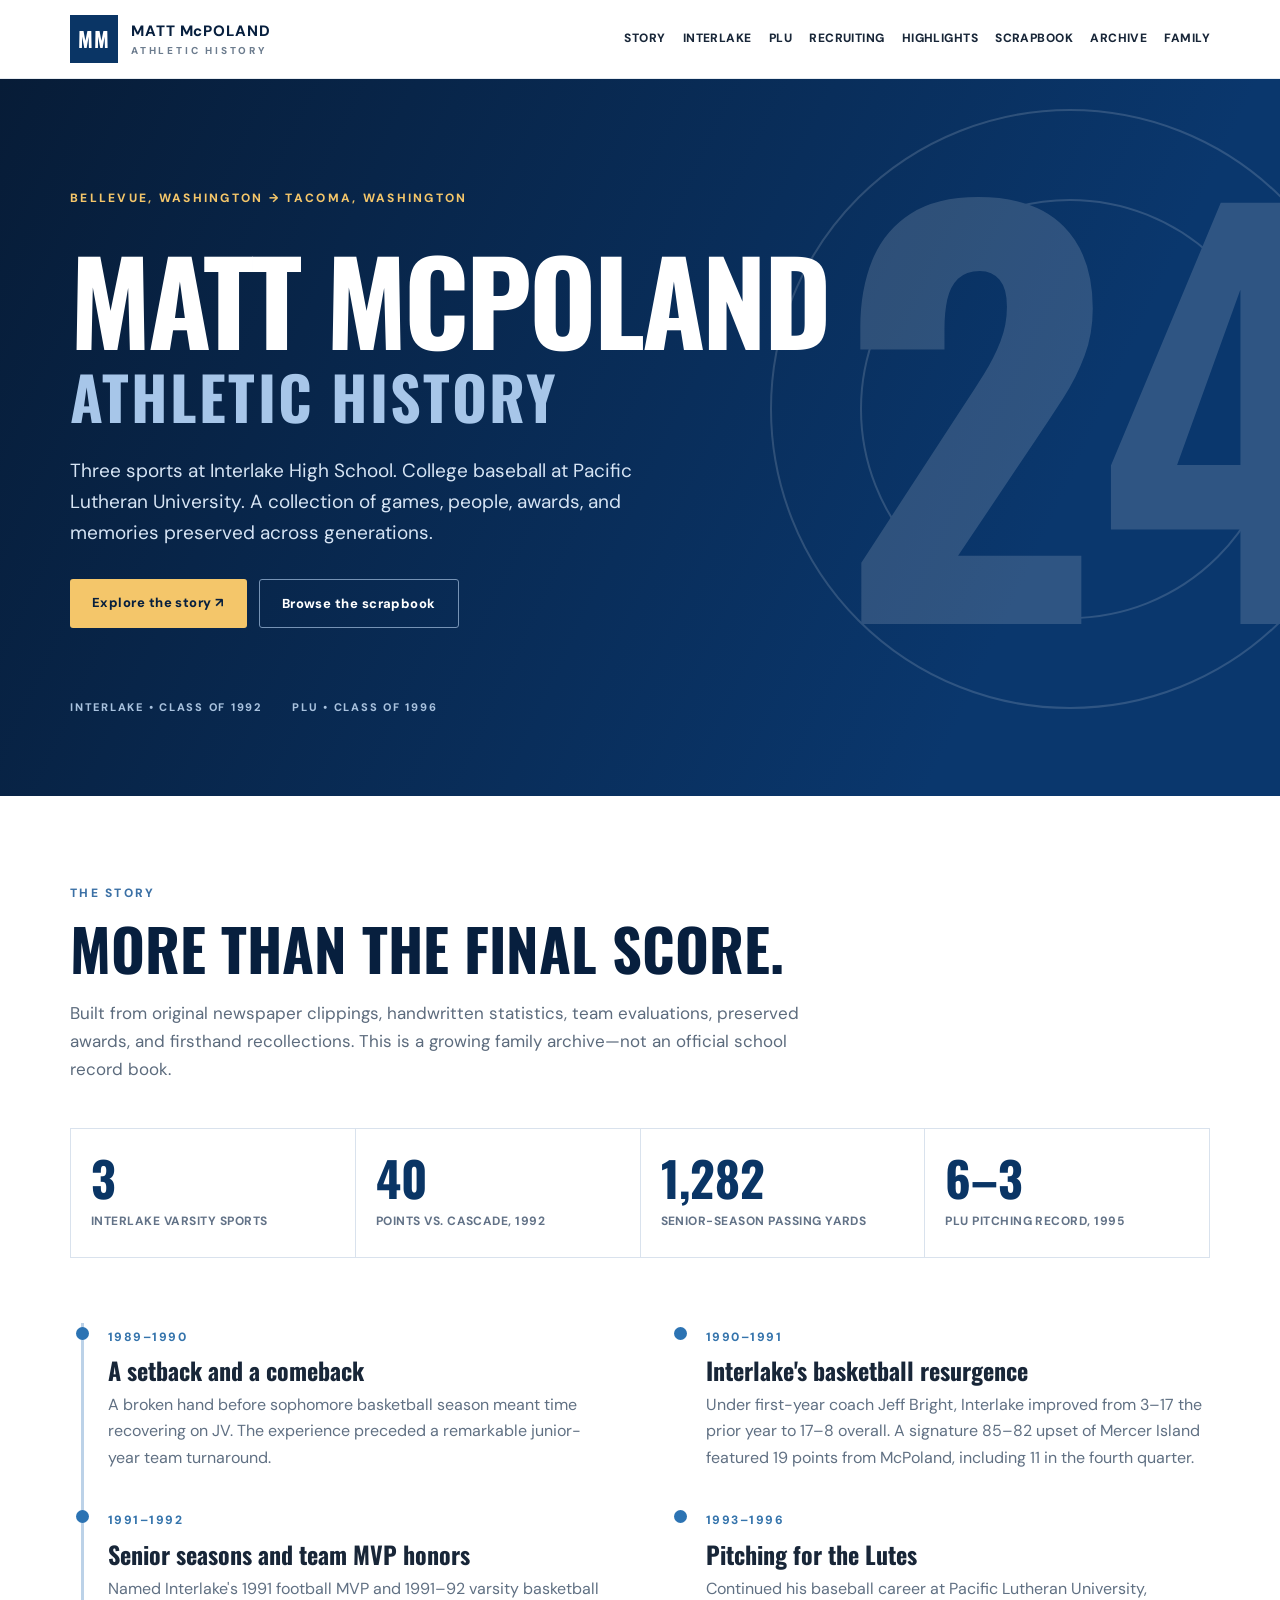
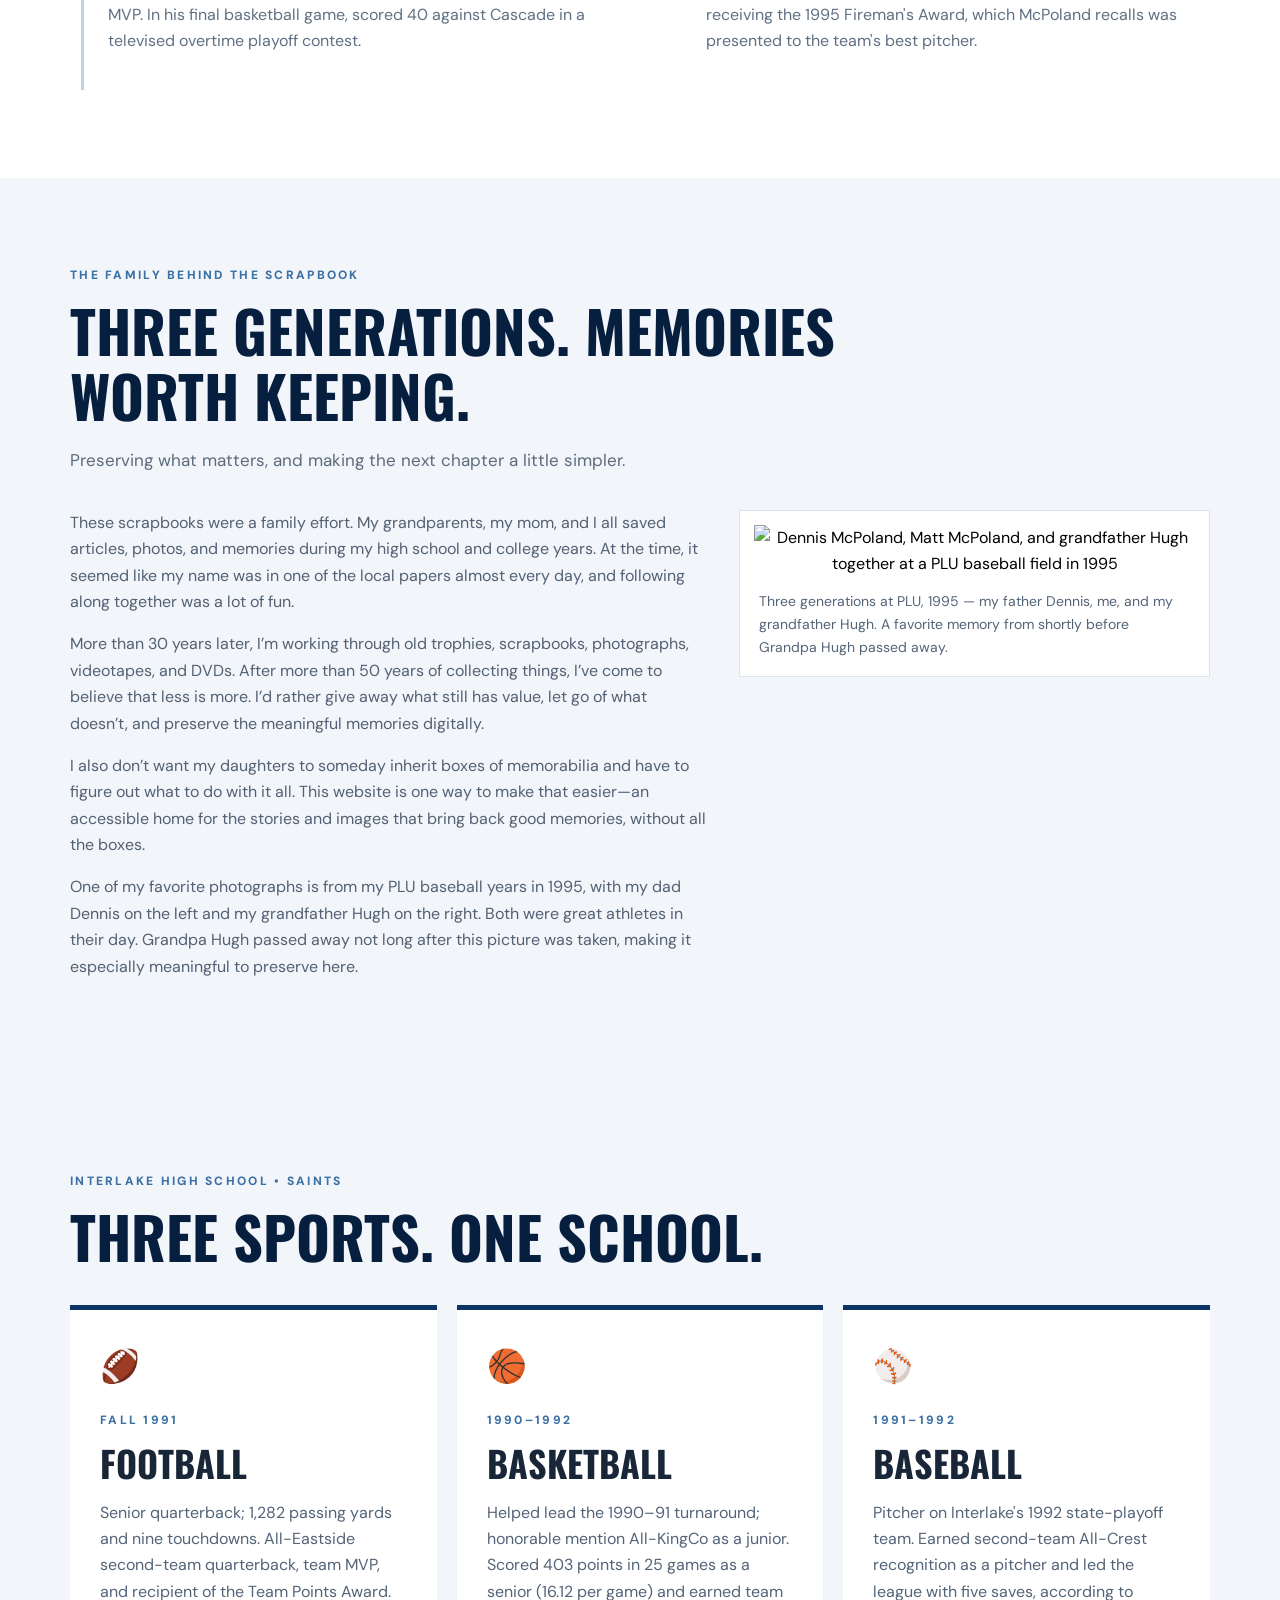
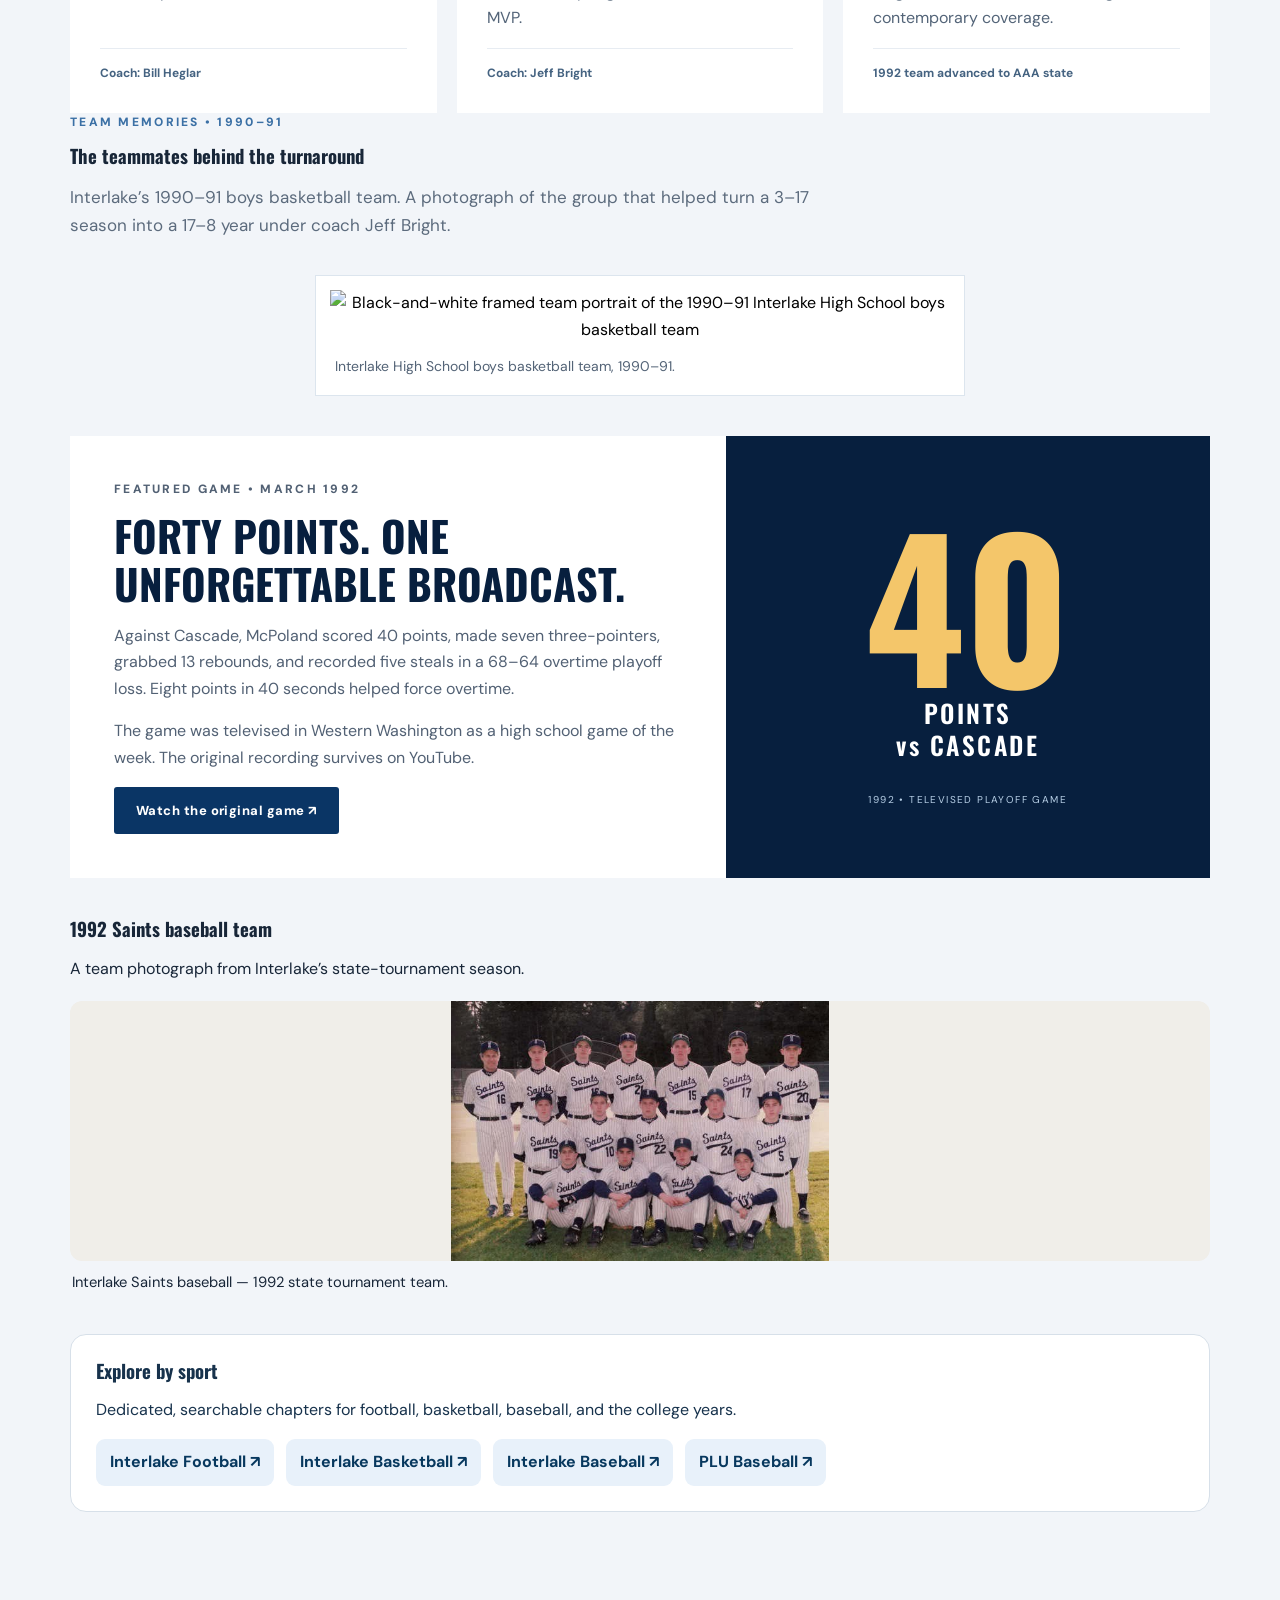
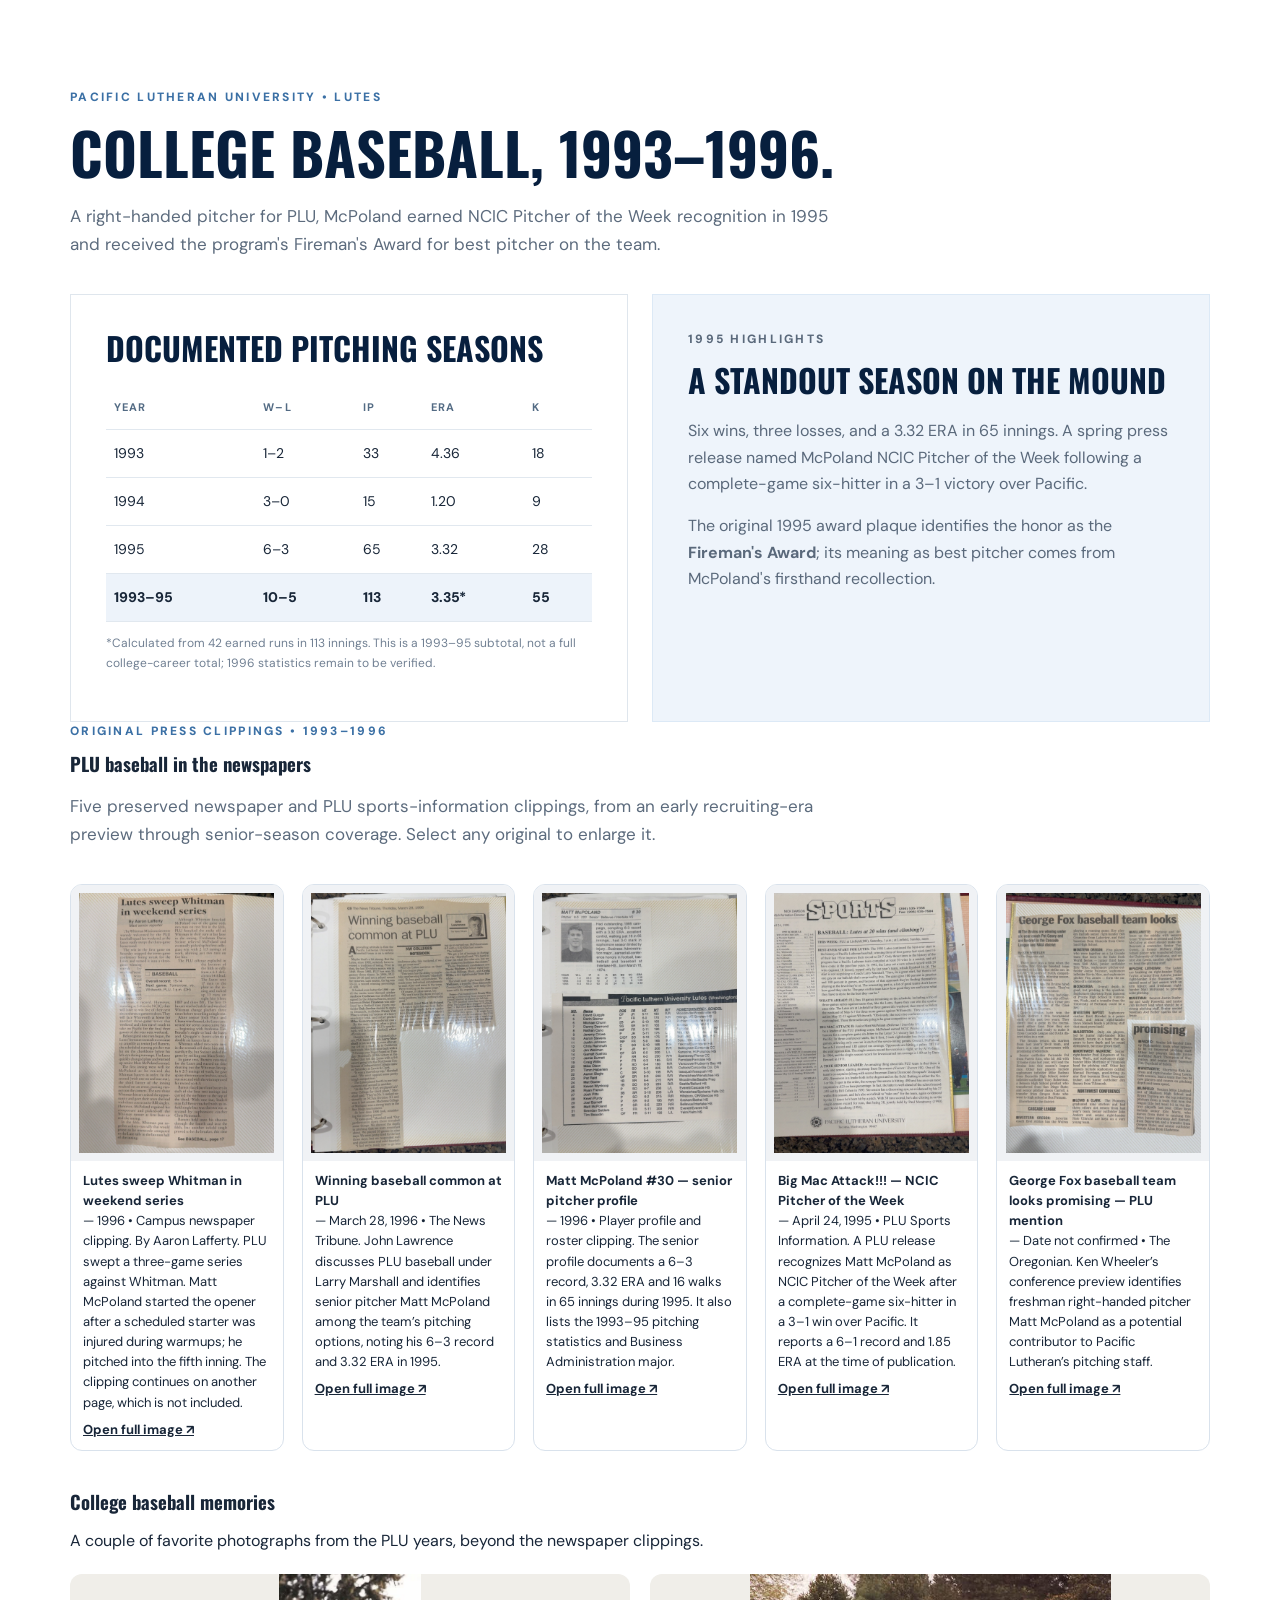
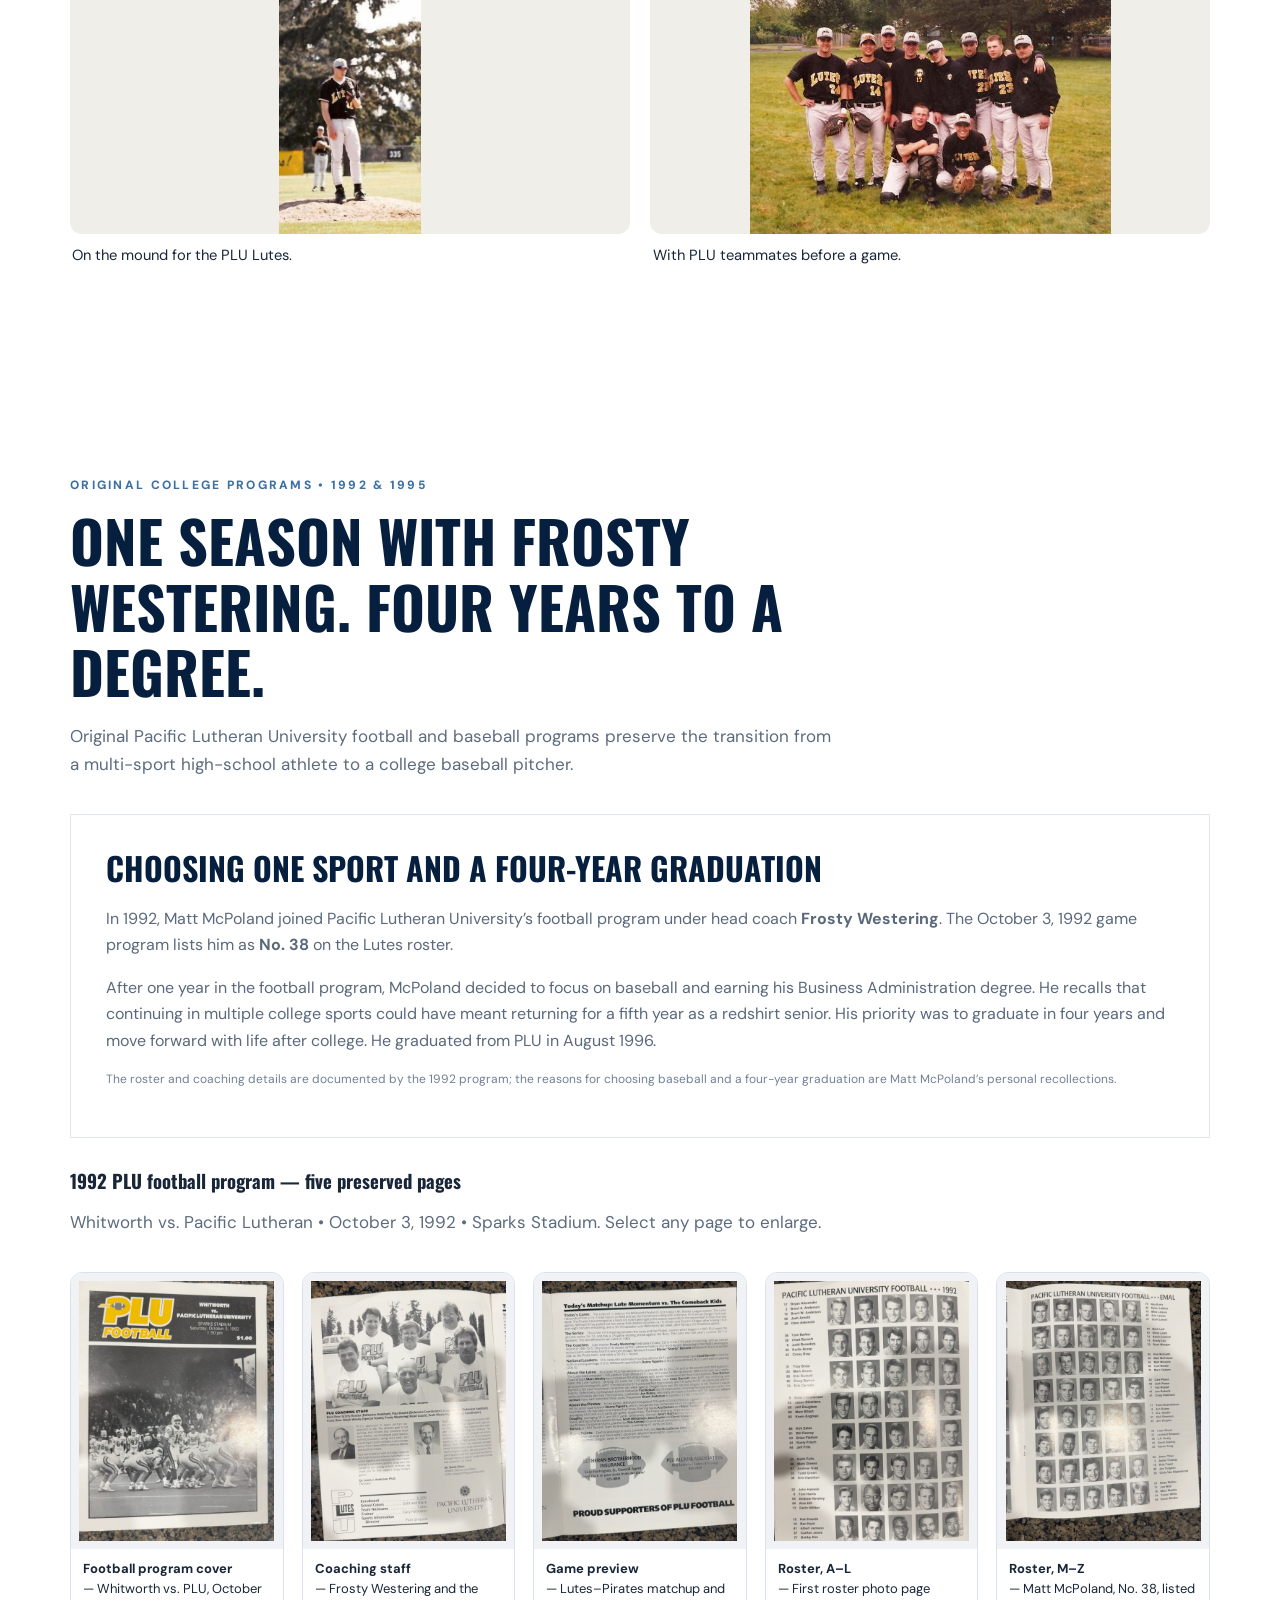
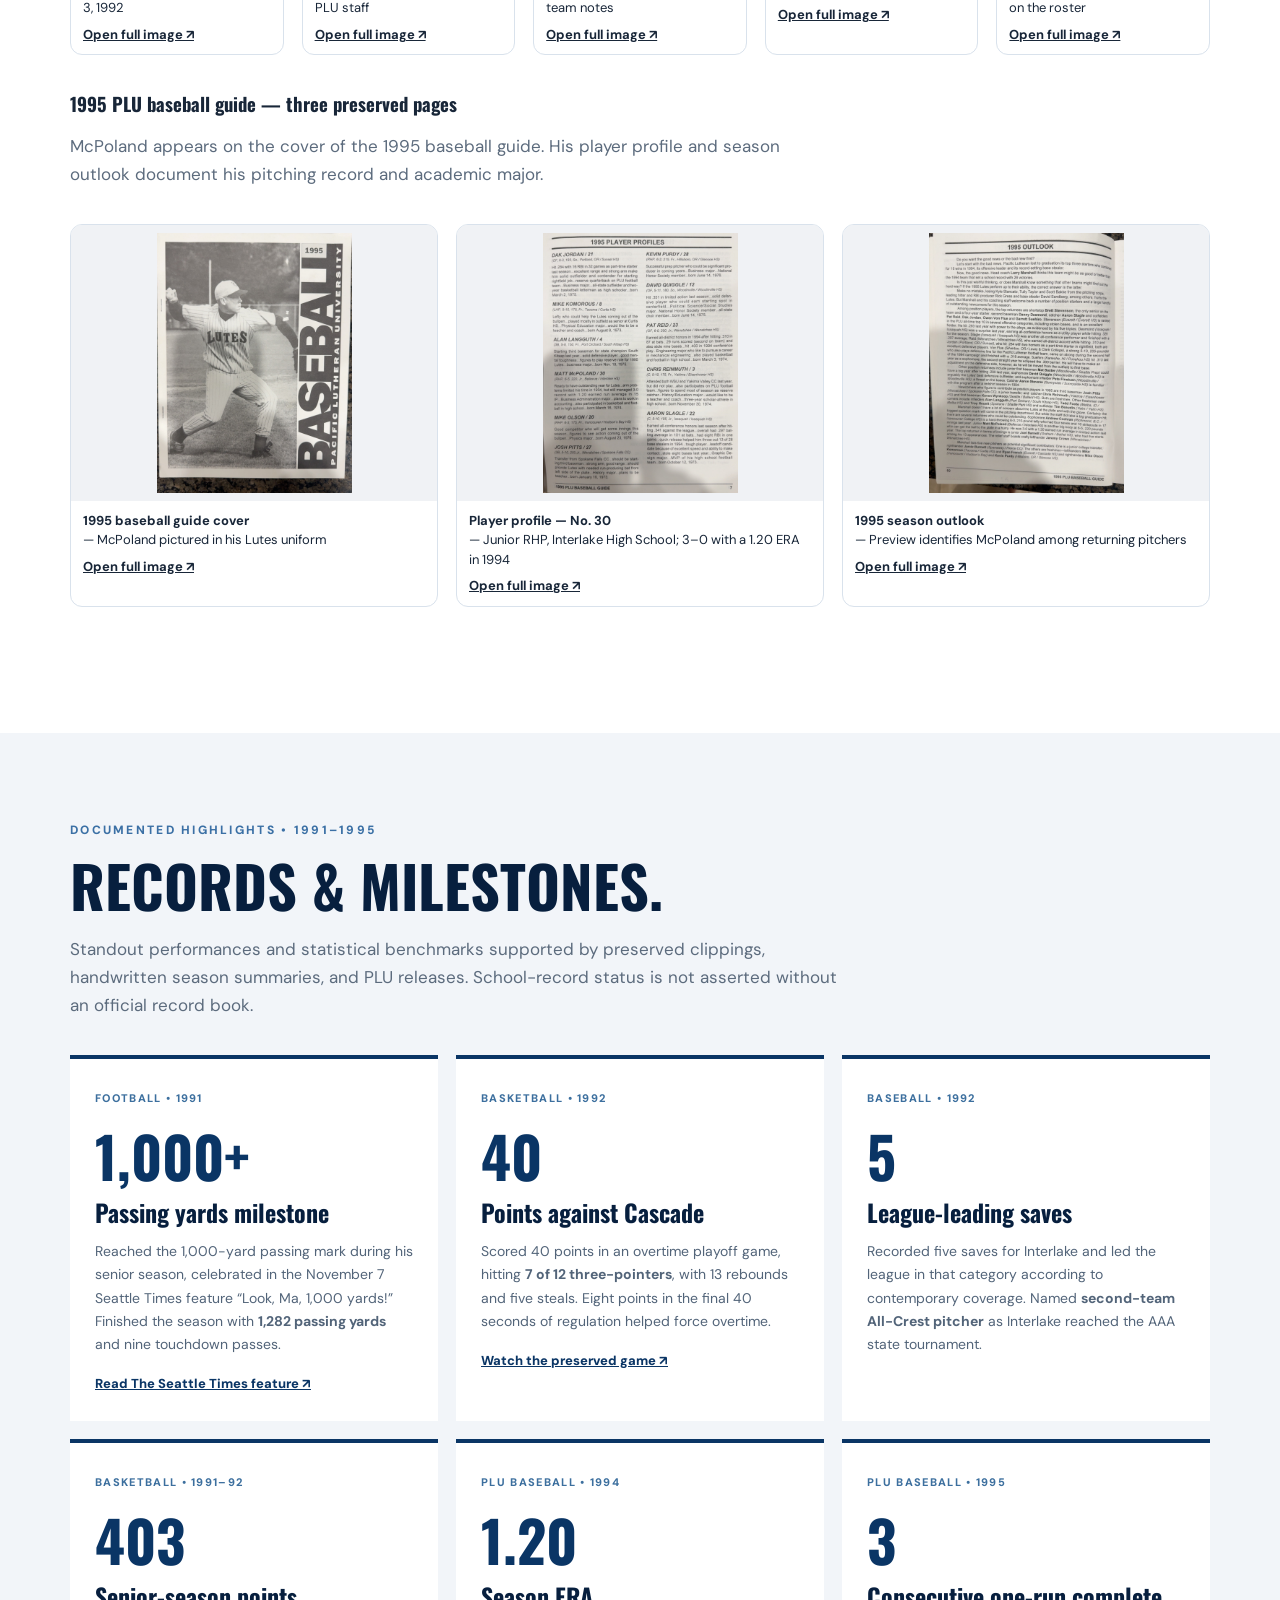
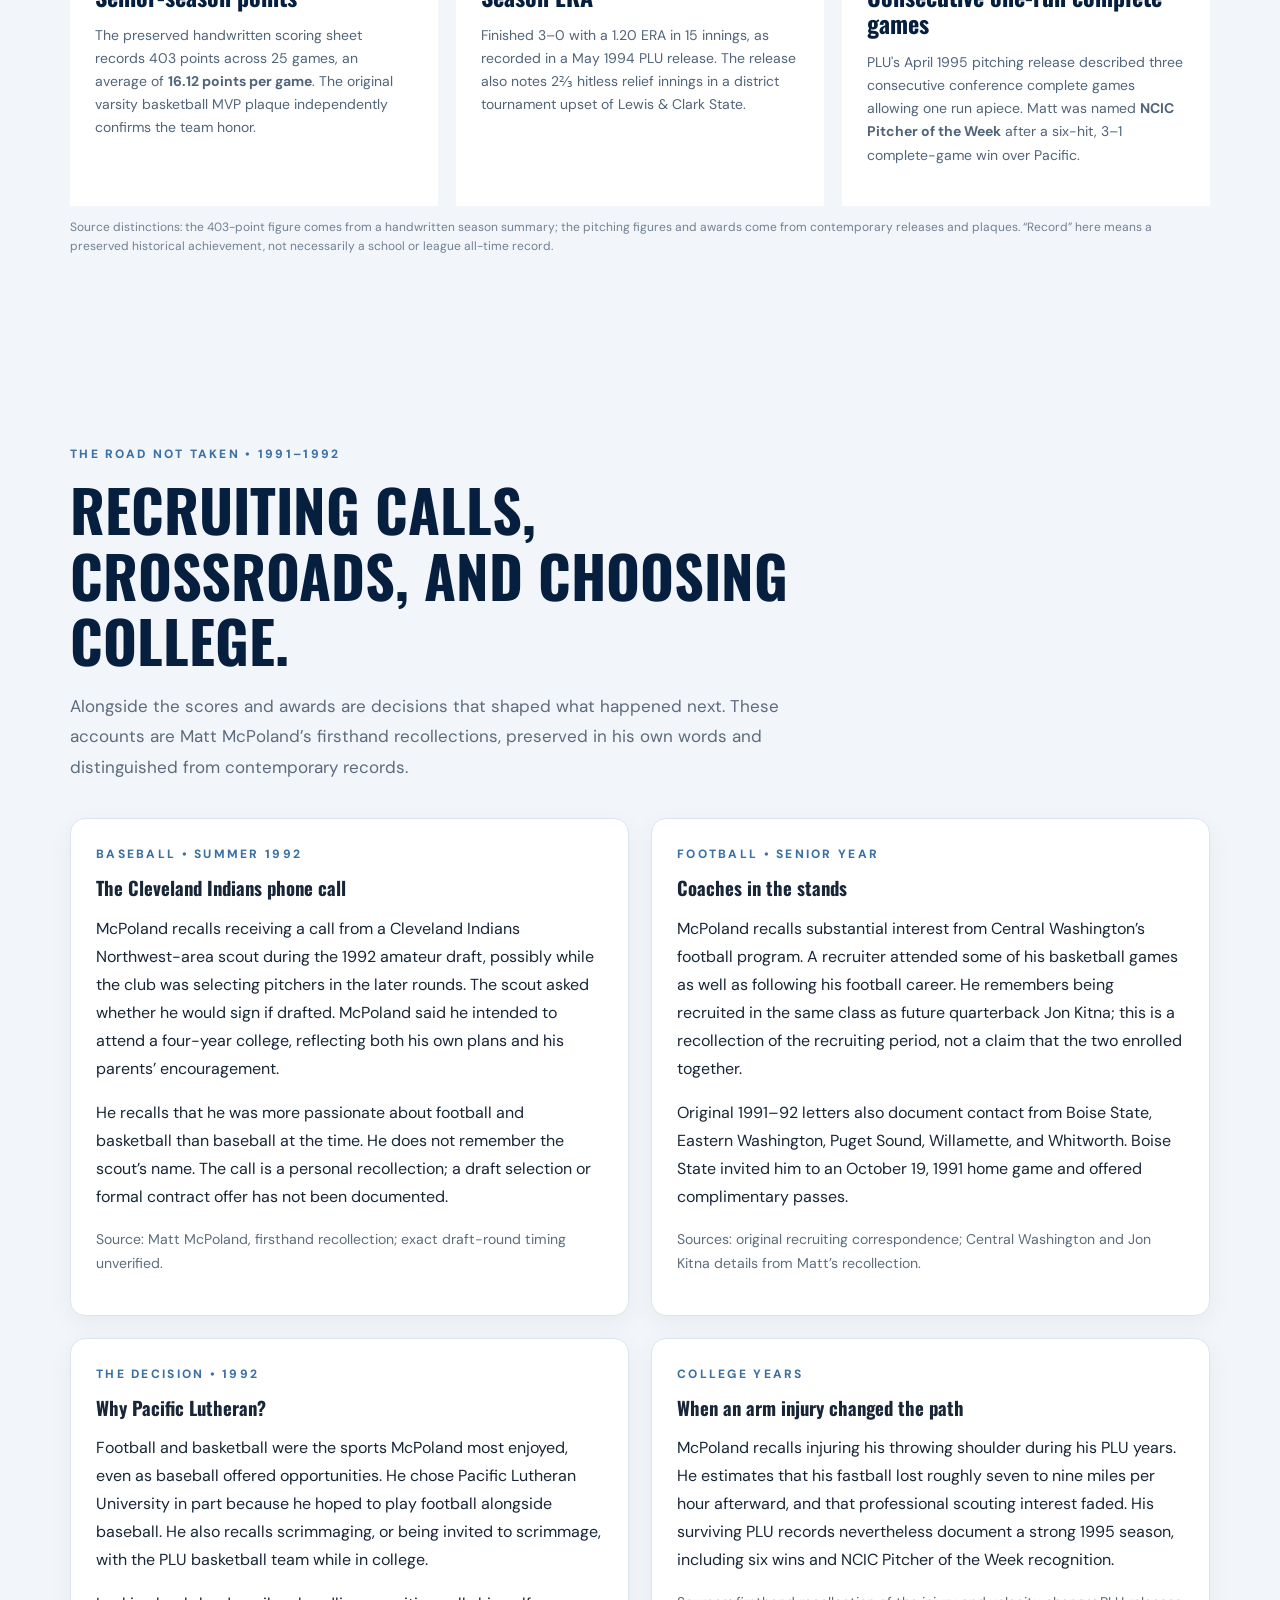
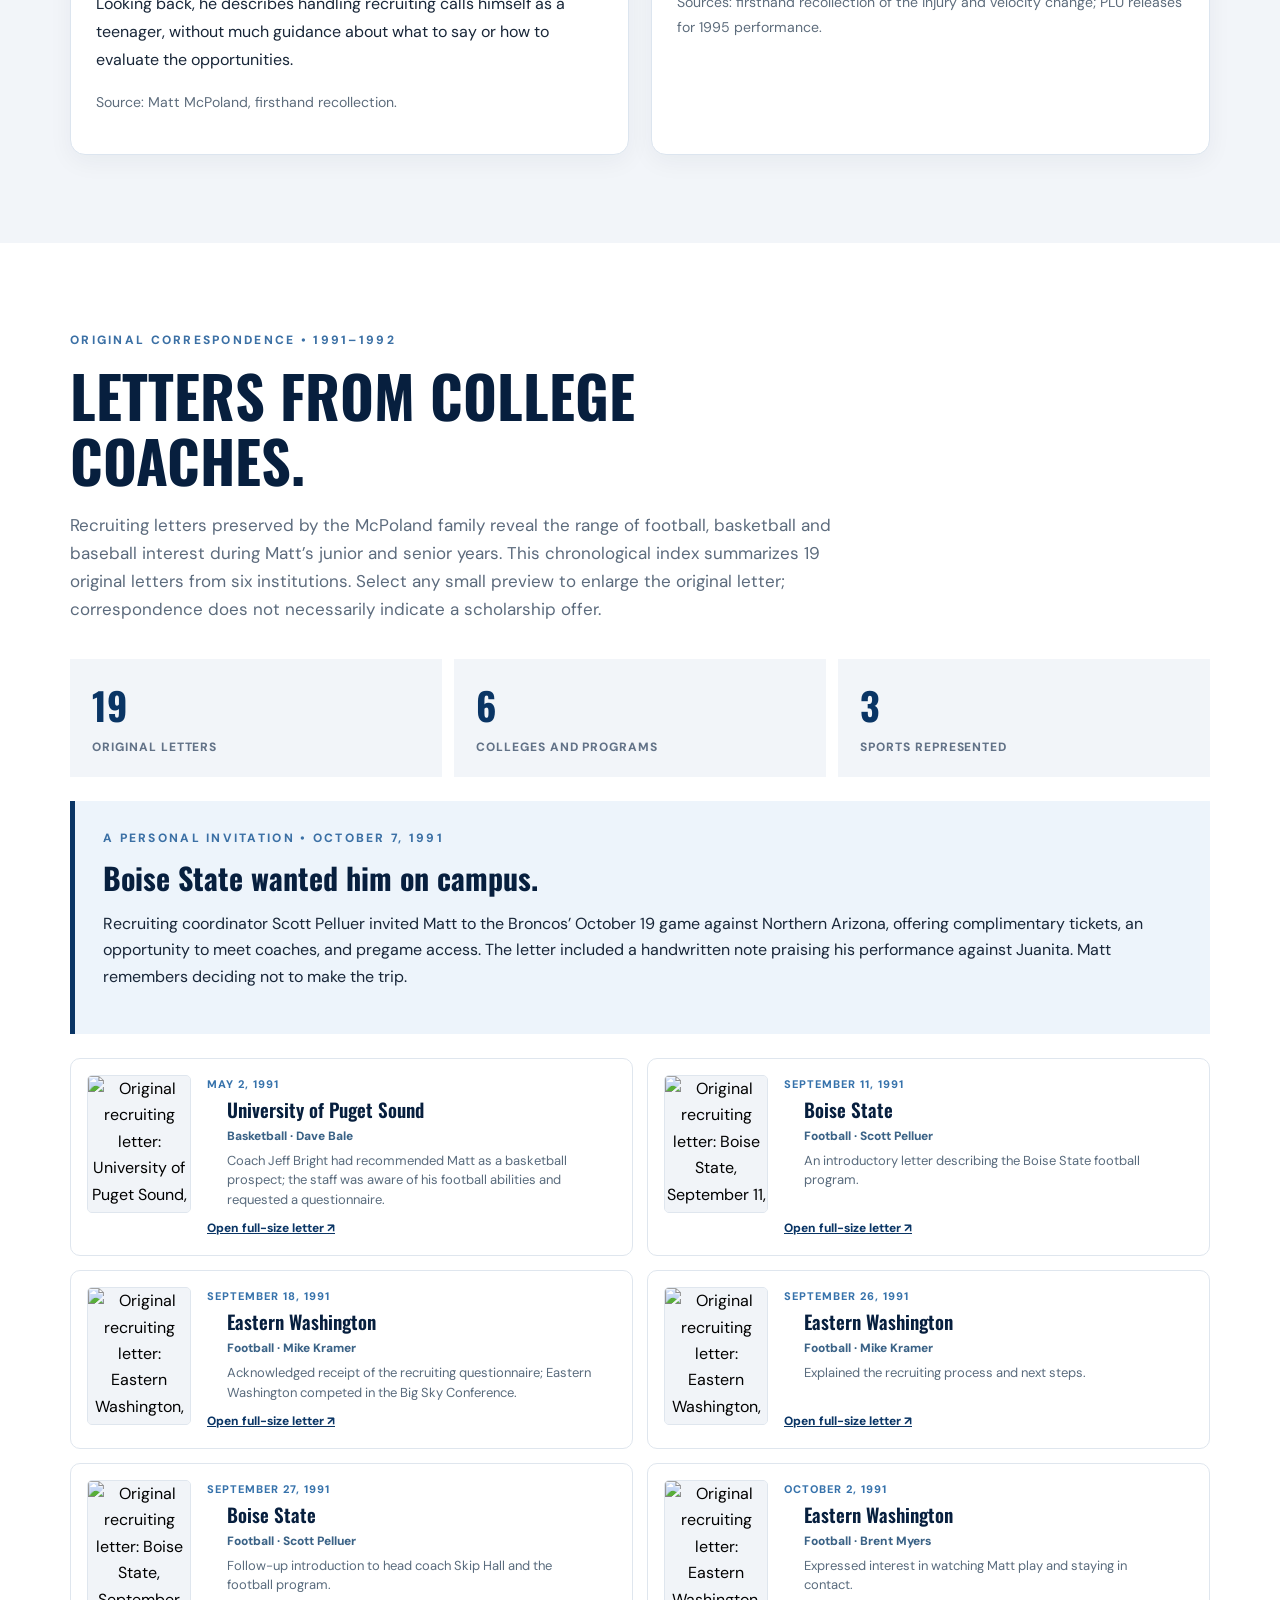
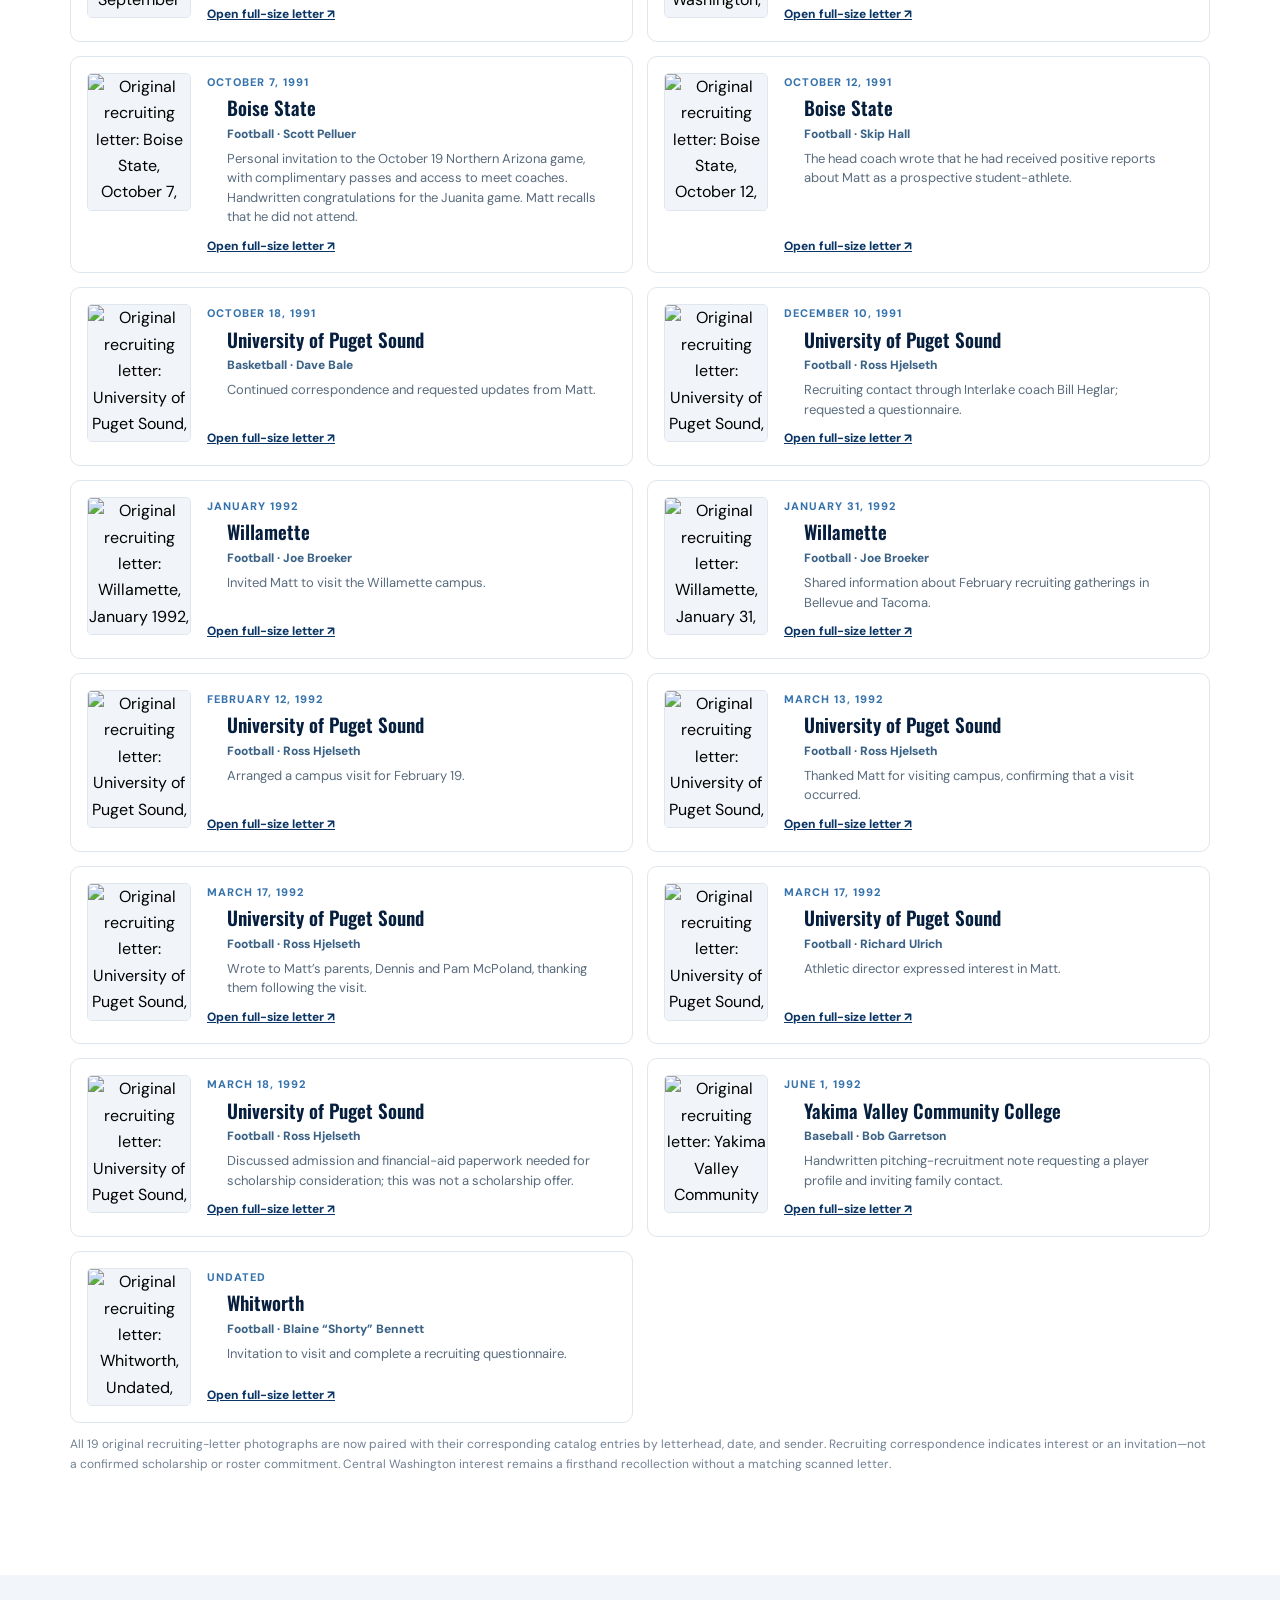
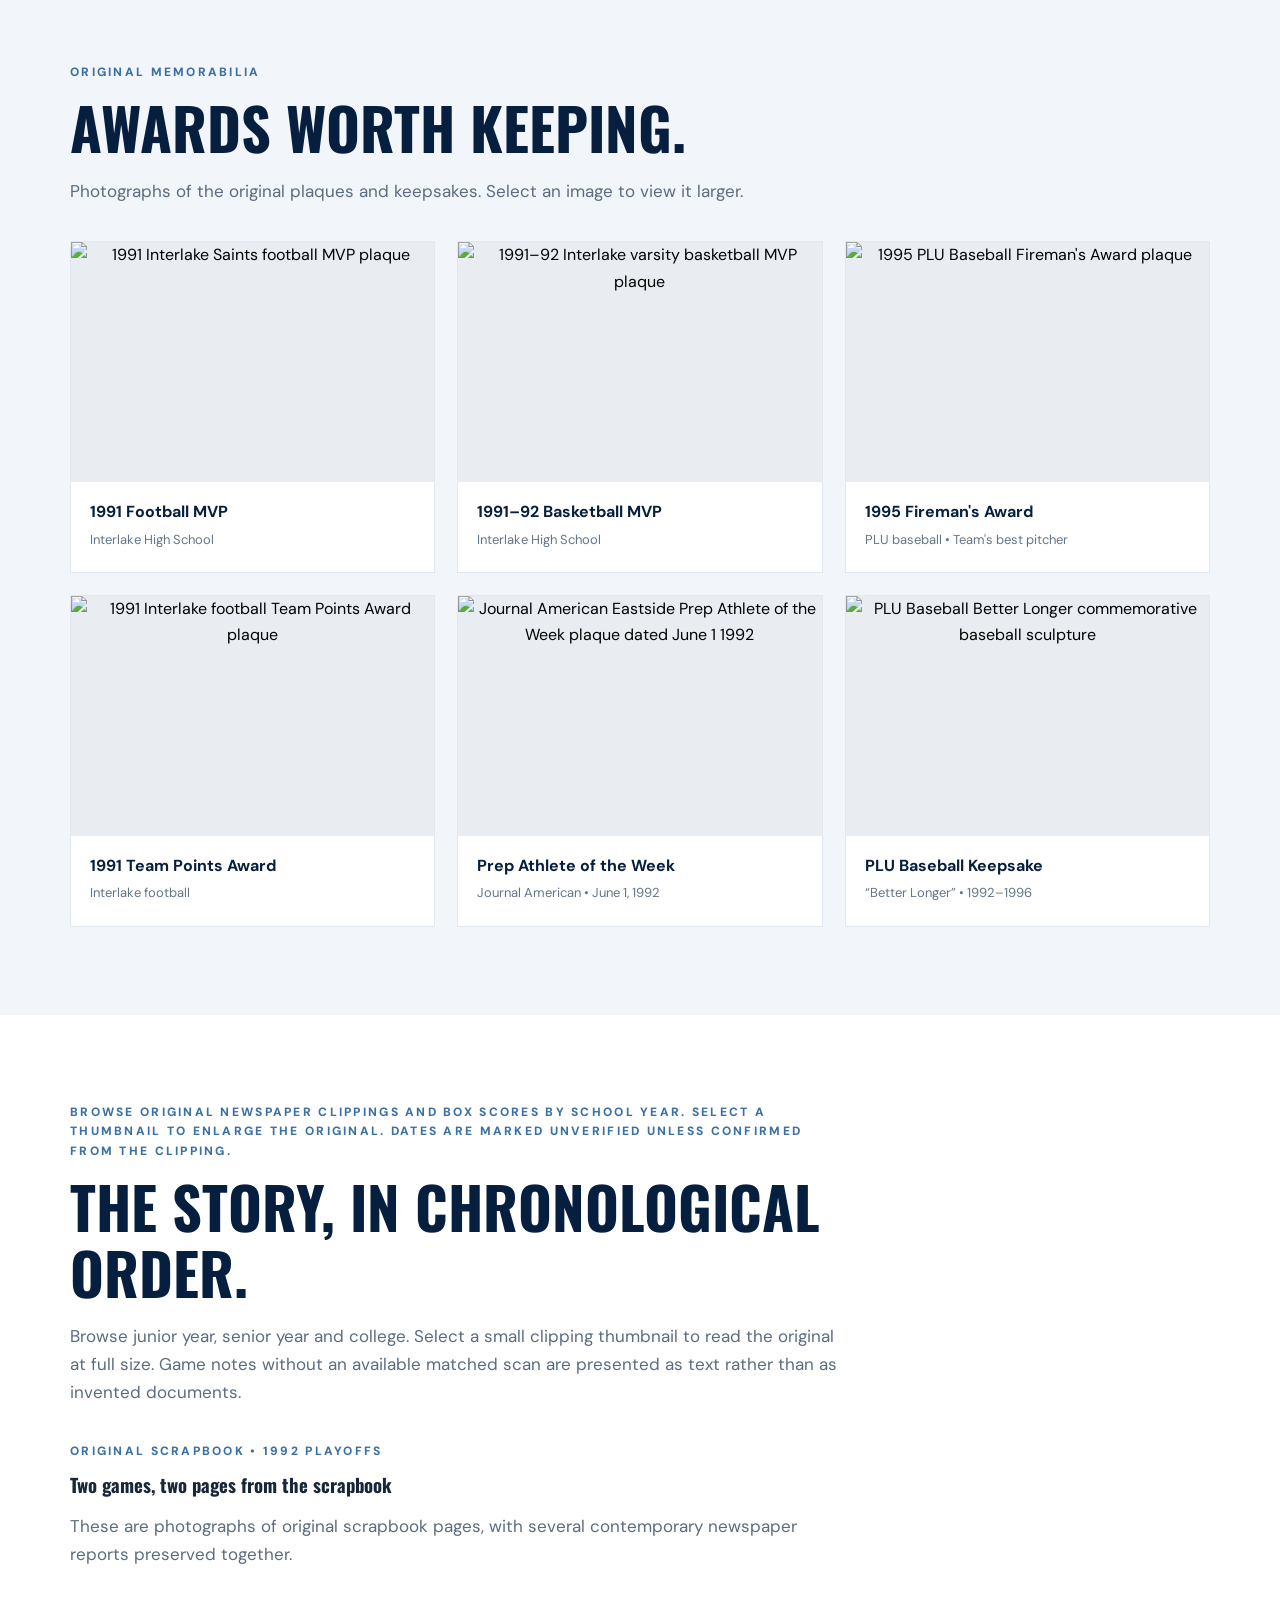
==== commit f0a7d4b2: "Add files via upload" ====
--- a/index.html
+++ b/index.html
@@ -3,8 +3,8 @@
 <html lang="en"><head><meta charset="utf-8"/><meta content="width=device-width,initial-scale=1" name="viewport"/><meta content="Matt McPoland athletic history: Interlake High School quarterback, basketball MVP and baseball pitcher (1990–1992), PLU baseball (1993–1996), original clippings, recruiting letters, and tournament memories." name="description"/><meta content="#082f5d" name="theme-color"/><title>Matt McPoland | Athletic History</title><link href="styles.css" rel="stylesheet"/><link href="https://mmcpoland-sys.github.io/" rel="canonical"/><meta content="website" property="og:type"/><meta content="Matt McPoland | Interlake &amp; PLU Athletic History" property="og:title"/><meta content="Original newspaper clippings, box scores, recruiting letters and stories from Interlake High School and Pacific Lutheran University." property="og:description"/><meta content="https://mmcpoland-sys.github.io/" property="og:url"/><script type="application/ld+json">{"@context": "https://schema.org", "@type": "CollectionPage", "name": "Matt McPoland Athletic History", "url": "https://mmcpoland-sys.github.io/", "description": "Family archive of Interlake High School and Pacific Lutheran University athletics, 1990–1996.", "about": {"@type": "Person", "name": "Matt McPoland", "description": "Interlake High School multi-sport athlete and Pacific Lutheran University baseball pitcher."}}</script></head>
 <body><a class="skip" href="#main">Skip to content</a><header class="top"><div class="wrap nav"><a class="brand" href="#home"><span class="monogram">MM</span><span>MATT McPOLAND <small>ATHLETIC HISTORY</small></span></a><button aria-controls="links" aria-expanded="false" aria-label="Toggle navigation menu" class="menu">Menu ☰</button><nav aria-label="Main navigation" id="links"><a href="#story">Story</a><a href="#interlake">Interlake</a><a href="#plu">PLU</a><a href="#recruiting">Recruiting</a><a href="#milestones">Highlights</a><a href="#articles">Scrapbook</a><a href="#archive">Archive</a><a href="#family-legacy">Family</a></nav></div></header>
 <main id="main"><section class="hero" id="home"><div class="wrap hero-inner"><div class="eyebrow">BELLEVUE, WASHINGTON → TACOMA, WASHINGTON</div><h1>Matt McPoland<span>Athletic History</span></h1><p class="lede">Three sports at Interlake High School. College baseball at Pacific Lutheran University. A collection of games, people, awards, and memories preserved across generations.</p><div class="hero-actions"><a class="btn" href="#story">Explore the story ↗</a><a class="btn ghost" href="#archive">Browse the scrapbook</a></div><div class="meta"><span>INTERLAKE • CLASS OF 1992</span><span>PLU • CLASS OF 1996</span></div></div><div aria-hidden="true" class="hero-graphic"><div class="circle c1"></div><div class="circle c2"></div><div class="huge">24</div><div class="vertical">THE SCRAPBOOK YEARS</div></div></section>
-<section class="section wrap" id="story"><div class="section-heading"><p class="kicker">THE STORY</p><h2>More than the final score.</h2><p>Built from original newspaper clippings, handwritten statistics, team evaluations, preserved awards, and firsthand recollections. This is a growing family archive—not an official school record book.</p></div><div class="stats"><div><b>3</b><span>Interlake varsity sports</span></div><div><b>40</b><span>Points vs. Cascade, 1992</span></div><div><b>1,282</b><span>Senior-season passing yards</span></div><div><b>6–3</b><span>PLU pitching record, 1995</span></div></div><div class="timeline"><div class="time"><span>1989–1990</span><h3>A setback and a comeback</h3><p>A broken hand before sophomore basketball season meant time recovering on JV. The experience preceded a remarkable junior-year team turnaround.</p></div><div class="time"><span>1990–1991</span><h3>Interlake's basketball resurgence</h3><p>Under first-year coach Jeff Bright, Interlake improved from 3–17 the prior year to 17–8 overall. A signature 85–82 upset of Mercer Island featured 19 points from McPoland, including 11 in the fourth quarter.</p></div><div class="time"><span>1991–1992</span><h3>Senior seasons and team MVP honors</h3><p>Named Interlake's 1991 football MVP and 1991–92 varsity basketball MVP. In his final basketball game, scored 40 against Cascade in a televised overtime playoff contest.</p></div><div class="time"><span>1993–1996</span><h3>Pitching for the Lutes</h3><p>Continued his baseball career at Pacific Lutheran University, receiving the 1995 Fireman's Award, which McPoland recalls was presented to the team's best pitcher.</p></div></div></section><section class="section pale" id="family-legacy"><div class="wrap"><div class="section-heading"><p class="kicker">THE FAMILY BEHIND THE SCRAPBOOK</p><h2>Three generations. Memories worth keeping.</h2><p>Preserving what matters, and making the next chapter a little simpler.</p></div><div class="legacy-layout"><div><p>These scrapbooks were a family effort. My grandparents, my mom, and I all saved articles, photos, and memories during my high school and college years. At the time, it seemed like my name was in one of the local papers almost every day, and following along together was a lot of fun.</p><p>More than 30 years later, I’m working through old trophies, scrapbooks, photographs, videotapes, and DVDs. After more than 50 years of collecting things, I’ve come to believe that less is more. I’d rather give away what still has value, let go of what doesn’t, and preserve the meaningful memories digitally.</p><p>I also don’t want my daughters to someday inherit boxes of memorabilia and have to figure out what to do with it all. This website is one way to make that easier—an accessible home for the stories and images that bring back good memories, without all the boxes.</p><p>One of my favorite photographs is from my PLU baseball years in 1995, with my dad Dennis on the left and my grandfather Hugh on the right. Both were great athletes in their day. Grandpa Hugh passed away not long after this picture was taken, making it especially meaningful to preserve here.</p></div><figure class="legacy-photo"><button data-caption="Dennis McPoland, Matt McPoland, and grandfather Hugh, at PLU in 1995" data-image="assets/plu-family-three-generations-1995.jpg" type="button"><img alt="Dennis McPoland, Matt McPoland, and grandfather Hugh together at a PLU baseball field in 1995" decoding="async" loading="lazy" src="assets/plu-family-three-generations-1995.jpg"/></button><figcaption>Three generations at PLU, 1995 — my father Dennis, me, and my grandfather Hugh. A favorite memory from shortly before Grandpa Hugh passed away.</figcaption></figure></div></div></section>
-<section class="section pale" id="interlake"><div class="wrap"><div class="section-heading"><p class="kicker">INTERLAKE HIGH SCHOOL • SAINTS</p><h2>Three sports. One school.</h2></div><div class="sport-grid"><article class="sport"><div class="sport-icon">🏈</div><p class="kicker">FALL 1991</p><h3>Football</h3><p>Senior quarterback; 1,282 passing yards and nine touchdowns. All-Eastside second-team quarterback, team MVP, and recipient of the Team Points Award.</p><div class="sport-foot">Coach: Bill Heglar</div></article><article class="sport"><div class="sport-icon">🏀</div><p class="kicker">1990–1992</p><h3>Basketball</h3><p>Helped lead the 1990–91 turnaround; honorable mention All-KingCo as a junior. Scored 403 points in 25 games as a senior (16.12 per game) and earned team MVP.</p><div class="sport-foot">Coach: Jeff Bright</div></article><article class="sport"><div class="sport-icon">⚾</div><p class="kicker">1991–1992</p><h3>Baseball</h3><p>Pitcher on Interlake's 1992 state-playoff team. Earned second-team All-Crest recognition as a pitcher and led the league with five saves, according to contemporary coverage.</p><div class="sport-foot">1992 team advanced to AAA state</div></article></div><div class="section-heading"><p class="kicker">TEAM MEMORIES • 1990–91</p><h3>The teammates behind the turnaround</h3><p>Interlake’s 1990–91 boys basketball team. A photograph of the group that helped turn a 3–17 season into a 17–8 year under coach Jeff Bright.</p></div><figure class="legacy-team"><button data-caption="Interlake High School boys basketball team, 1990–91" data-image="assets/interlake-basketball-team-1991.jpg" type="button"><img alt="Black-and-white framed team portrait of the 1990–91 Interlake High School boys basketball team" decoding="async" loading="lazy" src="assets/interlake-basketball-team-1991.jpg"/></button><figcaption>Interlake High School boys basketball team, 1990–91.</figcaption></figure><div class="feature"><div class="feature-copy"><p class="kicker">FEATURED GAME • MARCH 1992</p><h3>Forty points. One unforgettable broadcast.</h3><p>Against Cascade, McPoland scored 40 points, made seven three-pointers, grabbed 13 rebounds, and recorded five steals in a 68–64 overtime playoff loss. Eight points in 40 seconds helped force overtime.</p><p>The game was televised in Western Washington as a high school game of the week. The original recording survives on YouTube.</p><a class="btn dark" href="https://youtu.be/geZacXmgTA0" rel="noopener noreferrer" target="_blank">Watch the original game ↗</a></div><div class="feature-art"><span>40</span><small>POINTS<br/>vs CASCADE</small><div>1992 • TELEVISED PLAYOFF GAME</div></div></div><section class="memory-gallery"><h3>1992 Saints baseball team</h3><p>A team photograph from Interlake’s state-tournament season.</p><div class="memory-gallery-grid"><figure><button aria-label="Enlarge Interlake Saints baseball — 1992 state tournament team." data-caption="Interlake Saints baseball — 1992 state tournament team." data-image="assets/interlake-baseball-state-team-1992.jpg" type="button"><img alt="1992 Interlake Saints baseball team in pinstriped uniforms, posed for a team portrait." decoding="async" loading="lazy" src="assets/interlake-baseball-state-team-1992.jpg"/></button><figcaption>Interlake Saints baseball — 1992 state tournament team.</figcaption></figure></div></section><div class="sports-pages"><h3>Explore by sport</h3><p>Dedicated, searchable chapters for football, basketball, baseball, and the college years.</p><div class="sports-links"><a href="interlake-football.html">Interlake Football ↗</a><a href="interlake-basketball.html">Interlake Basketball ↗</a><a href="interlake-baseball.html">Interlake Baseball ↗</a><a href="plu-baseball.html">PLU Baseball ↗</a></div></div></div></section>
+<section class="section wrap" id="story"><div class="section-heading"><p class="kicker">THE STORY</p><h2>More than the final score.</h2><p>Built from original newspaper clippings, handwritten statistics, team evaluations, preserved awards, and firsthand recollections. This is a growing family archive—not an official school record book.</p></div><div class="stats"><div><b>3</b><span>Interlake varsity sports</span></div><div><b>40</b><span>Points vs. Cascade, 1992</span></div><div><b>1,282</b><span>Senior-season passing yards</span></div><div><b>6–3</b><span>PLU pitching record, 1995</span></div></div><div class="timeline"><div class="time"><span>1989–1990</span><h3>A setback and a comeback</h3><p>A broken hand before sophomore basketball season meant time recovering on JV. The experience preceded a remarkable junior-year team turnaround.</p></div><div class="time"><span>1990–1991</span><h3>Interlake's basketball resurgence</h3><p>Under first-year coach Jeff Bright, Interlake improved from 3–17 the prior year to 17–8 overall. A signature 85–82 upset of Mercer Island featured 19 points from McPoland, including 11 in the fourth quarter.</p></div><div class="time"><span>1991–1992</span><h3>Senior seasons and team MVP honors</h3><p>Named Interlake's 1991 football MVP and 1991–92 varsity basketball MVP. In his final basketball game, scored 40 against Cascade in a televised overtime playoff contest.</p></div><div class="time"><span>1993–1996</span><h3>Pitching for the Lutes</h3><p>Continued his baseball career at Pacific Lutheran University, receiving the 1995 Fireman's Award, which McPoland recalls was presented to the team's best pitcher.</p></div></div></section><section class="section pale" id="family-legacy"><div class="wrap"><div class="section-heading"><p class="kicker">THE FAMILY BEHIND THE SCRAPBOOK</p><h2>Three generations. Memories worth keeping.</h2><p>Preserving what matters, and making the next chapter a little simpler.</p></div><div class="legacy-layout"><div><p>These scrapbooks were a family effort. My grandparents, my mom, and I all saved articles, photos, and memories during my high school and college years. At the time, it seemed like my name was in one of the local papers almost every day, and following along together was a lot of fun.</p><p>More than 30 years later, I’m working through old trophies, scrapbooks, photographs, videotapes, and DVDs. After more than 50 years of collecting things, I’ve come to believe that less is more. I’d rather give away what still has value, let go of what doesn’t, and preserve the meaningful memories digitally.</p><p>I also don’t want my daughters to someday inherit boxes of memorabilia and have to figure out what to do with it all. This website is one way to make that easier—an accessible home for the stories and images that bring back good memories, without all the boxes.</p><p>One of my favorite photographs is from my PLU baseball years in 1995, with my dad Dennis on the left and my grandfather Hugh on the right. Both were great athletes in their day. Grandpa Hugh passed away not long after this picture was taken, making it especially meaningful to preserve here.</p></div><figure class="legacy-photo"><button data-caption="Dennis McPoland, Matt McPoland, and grandfather Hugh, at PLU in 1995" data-image="assets/plu-family-dennis-matt-hugh-1995-new.jpg" type="button"><img alt="Dennis McPoland, Matt McPoland, and grandfather Hugh together at a PLU baseball field in 1995" decoding="async" loading="lazy" src="assets/plu-family-dennis-matt-hugh-1995-new.jpg"/></button><figcaption>Three generations at PLU, 1995 — my father Dennis, me, and my grandfather Hugh. A favorite memory from shortly before Grandpa Hugh passed away.</figcaption></figure></div></div></section>
+<section class="section pale" id="interlake"><div class="wrap"><div class="section-heading"><p class="kicker">INTERLAKE HIGH SCHOOL • SAINTS</p><h2>Three sports. One school.</h2></div><div class="sport-grid"><article class="sport"><div class="sport-icon">🏈</div><p class="kicker">FALL 1991</p><h3>Football</h3><p>Senior quarterback; 1,282 passing yards and nine touchdowns. All-Eastside second-team quarterback, team MVP, and recipient of the Team Points Award.</p><div class="sport-foot">Coach: Bill Heglar</div></article><article class="sport"><div class="sport-icon">🏀</div><p class="kicker">1990–1992</p><h3>Basketball</h3><p>Helped lead the 1990–91 turnaround; honorable mention All-KingCo as a junior. Scored 403 points in 25 games as a senior (16.12 per game) and earned team MVP.</p><div class="sport-foot">Coach: Jeff Bright</div></article><article class="sport"><div class="sport-icon">⚾</div><p class="kicker">1991–1992</p><h3>Baseball</h3><p>Pitcher on Interlake's 1992 state-playoff team. Earned second-team All-Crest recognition as a pitcher and led the league with five saves, according to contemporary coverage.</p><div class="sport-foot">1992 team advanced to AAA state</div></article></div><div class="section-heading"><p class="kicker">TEAM MEMORIES • 1990–91</p><h3>The teammates behind the turnaround</h3><p>Interlake’s 1990–91 boys basketball team. A photograph of the group that helped turn a 3–17 season into a 17–8 year under coach Jeff Bright.</p></div><figure class="legacy-team"><button data-caption="Interlake High School boys basketball team, 1990–91" data-image="assets/interlake-basketball-team-1991-restored.jpg" type="button"><img alt="Black-and-white framed team portrait of the 1990–91 Interlake High School boys basketball team" decoding="async" loading="lazy" src="assets/interlake-basketball-team-1991-restored.jpg"/></button><figcaption>Interlake High School boys basketball team, 1990–91.</figcaption></figure><div class="feature"><div class="feature-copy"><p class="kicker">FEATURED GAME • MARCH 1992</p><h3>Forty points. One unforgettable broadcast.</h3><p>Against Cascade, McPoland scored 40 points, made seven three-pointers, grabbed 13 rebounds, and recorded five steals in a 68–64 overtime playoff loss. Eight points in 40 seconds helped force overtime.</p><p>The game was televised in Western Washington as a high school game of the week. The original recording survives on YouTube.</p><a class="btn dark" href="https://youtu.be/geZacXmgTA0" rel="noopener noreferrer" target="_blank">Watch the original game ↗</a></div><div class="feature-art"><span>40</span><small>POINTS<br/>vs CASCADE</small><div>1992 • TELEVISED PLAYOFF GAME</div></div></div><section class="memory-gallery"><h3>1992 Saints baseball team</h3><p>A team photograph from Interlake’s state-tournament season.</p><div class="memory-gallery-grid"><figure><button aria-label="Enlarge Interlake Saints baseball — 1992 state tournament team." data-caption="Interlake Saints baseball — 1992 state tournament team." data-image="assets/interlake-baseball-state-team-1992.jpg" type="button"><img alt="1992 Interlake Saints baseball team in pinstriped uniforms, posed for a team portrait." decoding="async" loading="lazy" src="assets/interlake-baseball-state-team-1992.jpg"/></button><figcaption>Interlake Saints baseball — 1992 state tournament team.</figcaption></figure></div></section><div class="sports-pages"><h3>Explore by sport</h3><p>Dedicated, searchable chapters for football, basketball, baseball, and the college years.</p><div class="sports-links"><a href="interlake-football.html">Interlake Football ↗</a><a href="interlake-basketball.html">Interlake Basketball ↗</a><a href="interlake-baseball.html">Interlake Baseball ↗</a><a href="plu-baseball.html">PLU Baseball ↗</a></div></div></div></section>
 <section class="section wrap" id="plu"><div class="section-heading"><p class="kicker">PACIFIC LUTHERAN UNIVERSITY • LUTES</p><h2>College baseball, 1993–1996.</h2><p>A right-handed pitcher for PLU, McPoland earned NCIC Pitcher of the Week recognition in 1995 and received the program's Fireman's Award for best pitcher on the team.</p></div><div class="two"><div class="panel"><h3>Documented pitching seasons</h3><div class="table-wrap"><table><thead><tr><th>Year</th><th>W–L</th><th>IP</th><th>ERA</th><th>K</th></tr></thead><tbody><tr><td>1993</td><td>1–2</td><td>33</td><td>4.36</td><td>18</td></tr><tr><td>1994</td><td>3–0</td><td>15</td><td>1.20</td><td>9</td></tr><tr><td>1995</td><td>6–3</td><td>65</td><td>3.32</td><td>28</td></tr><tr class="total"><td>1993–95</td><td>10–5</td><td>113</td><td>3.35*</td><td>55</td></tr></tbody></table></div><p class="fine">*Calculated from 42 earned runs in 113 innings. This is a 1993–95 subtotal, not a full college-career total; 1996 statistics remain to be verified.</p></div><div class="panel highlight"><p class="kicker">1995 HIGHLIGHTS</p><h3>A standout season on the mound</h3><p>Six wins, three losses, and a 3.32 ERA in 65 innings. A spring press release named McPoland NCIC Pitcher of the Week following a complete-game six-hitter in a 3–1 victory over Pacific.</p><p>The original 1995 award plaque identifies the honor as the <strong>Fireman's Award</strong>; its meaning as best pitcher comes from McPoland's firsthand recollection.</p></div></div><div class="section-heading"><p class="kicker">ORIGINAL PRESS CLIPPINGS • 1993–1996</p><h3>PLU baseball in the newspapers</h3><p>Five preserved newspaper and PLU sports-information clippings, from an early recruiting-era preview through senior-season coverage. Select any original to enlarge it.</p></div><div class="plu-program-grid"><figure class="plu-program-page"><button aria-label="Enlarge Lutes sweep Whitman in weekend series" class="plu-program-thumb" data-caption="Lutes sweep Whitman in weekend series" data-image="assets/plu-baseball-whitman-sweep-1996.jpg" type="button"><img alt="Lutes sweep Whitman in weekend series — original clipping" decoding="async" loading="lazy" src="assets/plu-baseball-whitman-sweep-1996.jpg"/></button><figcaption><strong>Lutes sweep Whitman in weekend series</strong><span> — 1996 • Campus newspaper clipping. By Aaron Lafferty. PLU swept a three-game series against Whitman. Matt McPoland started the opener after a scheduled starter was injured during warmups; he pitched into the fifth inning. The clipping continues on another page, which is not included. </span><a href="assets/plu-baseball-whitman-sweep-1996.jpg" rel="noopener" target="_blank">Open full image ↗</a></figcaption></figure><figure class="plu-program-page"><button aria-label="Enlarge Winning baseball common at PLU" class="plu-program-thumb" data-caption="Winning baseball common at PLU" data-image="assets/plu-baseball-winning-common-1996.jpg" type="button"><img alt="Winning baseball common at PLU — original clipping" decoding="async" loading="lazy" src="assets/plu-baseball-winning-common-1996.jpg"/></button><figcaption><strong>Winning baseball common at PLU</strong><span> — March 28, 1996 • The News Tribune. John Lawrence discusses PLU baseball under Larry Marshall and identifies senior pitcher Matt McPoland among the team’s pitching options, noting his 6–3 record and 3.32 ERA in 1995. </span><a href="assets/plu-baseball-winning-common-1996.jpg" rel="noopener" target="_blank">Open full image ↗</a></figcaption></figure><figure class="plu-program-page"><button aria-label="Enlarge Matt McPoland #30 — senior pitcher profile" class="plu-program-thumb" data-caption="Matt McPoland #30 — senior pitcher profile" data-image="assets/plu-baseball-senior-profile-1996.jpg" type="button"><img alt="Matt McPoland #30 — senior pitcher profile — original clipping" decoding="async" loading="lazy" src="assets/plu-baseball-senior-profile-1996.jpg"/></button><figcaption><strong>Matt McPoland #30 — senior pitcher profile</strong><span> — 1996 • Player profile and roster clipping. The senior profile documents a 6–3 record, 3.32 ERA and 16 walks in 65 innings during 1995. It also lists the 1993–95 pitching statistics and Business Administration major. </span><a href="assets/plu-baseball-senior-profile-1996.jpg" rel="noopener" target="_blank">Open full image ↗</a></figcaption></figure><figure class="plu-program-page"><button aria-label="Enlarge Big Mac Attack!!! — NCIC Pitcher of the Week" class="plu-program-thumb" data-caption="Big Mac Attack!!! — NCIC Pitcher of the Week" data-image="assets/plu-baseball-big-mac-attack-1995.jpg" type="button"><img alt="Big Mac Attack!!! — NCIC Pitcher of the Week — original clipping" decoding="async" loading="lazy" src="assets/plu-baseball-big-mac-attack-1995.jpg"/></button><figcaption><strong>Big Mac Attack!!! — NCIC Pitcher of the Week</strong><span> — April 24, 1995 • PLU Sports Information. A PLU release recognizes Matt McPoland as NCIC Pitcher of the Week after a complete-game six-hitter in a 3–1 win over Pacific. It reports a 6–1 record and 1.85 ERA at the time of publication. </span><a href="assets/plu-baseball-big-mac-attack-1995.jpg" rel="noopener" target="_blank">Open full image ↗</a></figcaption></figure><figure class="plu-program-page"><button aria-label="Enlarge George Fox baseball team looks promising — PLU mention" class="plu-program-thumb" data-caption="George Fox baseball team looks promising — PLU mention" data-image="assets/plu-baseball-oregonian-preview-1993.jpg" type="button"><img alt="George Fox baseball team looks promising — PLU mention — original clipping" decoding="async" loading="lazy" src="assets/plu-baseball-oregonian-preview-1993.jpg"/></button><figcaption><strong>George Fox baseball team looks promising — PLU mention</strong><span> — Date not confirmed • The Oregonian. Ken Wheeler’s conference preview identifies freshman right-handed pitcher Matt McPoland as a potential contributor to Pacific Lutheran’s pitching staff. </span><a href="assets/plu-baseball-oregonian-preview-1993.jpg" rel="noopener" target="_blank">Open full image ↗</a></figcaption></figure></div><section class="memory-gallery"><h3>College baseball memories</h3><p>A couple of favorite photographs from the PLU years, beyond the newspaper clippings.</p><div class="memory-gallery-grid"><figure><button aria-label="Enlarge On the mound for the PLU Lutes." data-caption="On the mound for the PLU Lutes." data-image="assets/plu-pitching-on-mound.jpg" type="button"><img alt="Matt McPoland standing on the pitcher’s mound in a PLU Lutes uniform." decoding="async" loading="lazy" src="assets/plu-pitching-on-mound.jpg"/></button><figcaption>On the mound for the PLU Lutes.</figcaption></figure><figure><button aria-label="Enlarge With PLU teammates before a game." data-caption="With PLU teammates before a game." data-image="assets/plu-teammates-pregame.jpg" type="button"><img alt="A group of PLU Lutes baseball teammates posing together in uniform before a game." decoding="async" loading="lazy" src="assets/plu-teammates-pregame.jpg"/></button><figcaption>With PLU teammates before a game.</figcaption></figure></div></section></section><section class="section wrap" id="plu-programs"><div class="section-heading"><p class="kicker">ORIGINAL COLLEGE PROGRAMS • 1992 &amp; 1995</p><h2>One season with Frosty Westering. Four years to a degree.</h2><p>Original Pacific Lutheran University football and baseball programs preserve the transition from a multi-sport high-school athlete to a college baseball pitcher.</p></div><div class="panel plu-memory"><h3>Choosing one sport and a four-year graduation</h3><p>In 1992, Matt McPoland joined Pacific Lutheran University’s football program under head coach <strong>Frosty Westering</strong>. The October 3, 1992 game program lists him as <strong>No. 38</strong> on the Lutes roster.</p><p>After one year in the football program, McPoland decided to focus on baseball and earning his Business Administration degree. He recalls that continuing in multiple college sports could have meant returning for a fifth year as a redshirt senior. His priority was to graduate in four years and move forward with life after college. He graduated from PLU in August 1996.</p><p class="fine">The roster and coaching details are documented by the 1992 program; the reasons for choosing baseball and a four-year graduation are Matt McPoland’s personal recollections.</p></div><div class="section-heading"><h3>1992 PLU football program — five preserved pages</h3><p>Whitworth vs. Pacific Lutheran • October 3, 1992 • Sparks Stadium. Select any page to enlarge.</p></div><div class="plu-program-grid"><figure class="plu-program-page"><button aria-label="Enlarge Football program cover" class="plu-program-thumb" data-caption="Football program cover" data-image="assets/plu-football-1992-cover.jpg" type="button"><img alt="Football program cover" decoding="async" loading="lazy" src="assets/plu-football-1992-cover.jpg"/></button><figcaption><strong>Football program cover</strong> — Whitworth vs. PLU, October 3, 1992 <a href="assets/plu-football-1992-cover.jpg" rel="noopener" target="_blank">Open full image ↗</a></figcaption></figure><figure class="plu-program-page"><button aria-label="Enlarge Coaching staff" class="plu-program-thumb" data-caption="Coaching staff" data-image="assets/plu-football-1992-coaches.jpg" type="button"><img alt="Coaching staff" decoding="async" loading="lazy" src="assets/plu-football-1992-coaches.jpg"/></button><figcaption><strong>Coaching staff</strong> — Frosty Westering and the PLU staff <a href="assets/plu-football-1992-coaches.jpg" rel="noopener" target="_blank">Open full image ↗</a></figcaption></figure><figure class="plu-program-page"><button aria-label="Enlarge Game preview" class="plu-program-thumb" data-caption="Game preview" data-image="assets/plu-football-1992-matchup.jpg" type="button"><img alt="Game preview" decoding="async" loading="lazy" src="assets/plu-football-1992-matchup.jpg"/></button><figcaption><strong>Game preview</strong> — Lutes–Pirates matchup and team notes <a href="assets/plu-football-1992-matchup.jpg" rel="noopener" target="_blank">Open full image ↗</a></figcaption></figure><figure class="plu-program-page"><button aria-label="Enlarge Roster, A–L" class="plu-program-thumb" data-caption="Roster, A–L" data-image="assets/plu-football-1992-roster-a.jpg" type="button"><img alt="Roster, A–L" decoding="async" loading="lazy" src="assets/plu-football-1992-roster-a.jpg"/></button><figcaption><strong>Roster, A–L</strong> — First roster photo page <a href="assets/plu-football-1992-roster-a.jpg" rel="noopener" target="_blank">Open full image ↗</a></figcaption></figure><figure class="plu-program-page"><button aria-label="Enlarge Roster, M–Z" class="plu-program-thumb" data-caption="Roster, M–Z" data-image="assets/plu-football-1992-roster-mcpoland.jpg" type="button"><img alt="Roster, M–Z" decoding="async" loading="lazy" src="assets/plu-football-1992-roster-mcpoland.jpg"/></button><figcaption><strong>Roster, M–Z</strong> — Matt McPoland, No. 38, listed on the roster <a href="assets/plu-football-1992-roster-mcpoland.jpg" rel="noopener" target="_blank">Open full image ↗</a></figcaption></figure></div><div class="section-heading plu-second"><h3>1995 PLU baseball guide — three preserved pages</h3><p>McPoland appears on the cover of the 1995 baseball guide. His player profile and season outlook document his pitching record and academic major.</p></div><div class="plu-program-grid"><figure class="plu-program-page"><button aria-label="Enlarge 1995 baseball guide cover" class="plu-program-thumb" data-caption="1995 baseball guide cover" data-image="assets/plu-baseball-1995-cover.jpg" type="button"><img alt="1995 baseball guide cover" decoding="async" loading="lazy" src="assets/plu-baseball-1995-cover.jpg"/></button><figcaption><strong>1995 baseball guide cover</strong> — McPoland pictured in his Lutes uniform <a href="assets/plu-baseball-1995-cover.jpg" rel="noopener" target="_blank">Open full image ↗</a></figcaption></figure><figure class="plu-program-page"><button aria-label="Enlarge Player profile — No. 30" class="plu-program-thumb" data-caption="Player profile — No. 30" data-image="assets/plu-baseball-1995-player-profile.jpg" type="button"><img alt="Player profile — No. 30" decoding="async" loading="lazy" src="assets/plu-baseball-1995-player-profile.jpg"/></button><figcaption><strong>Player profile — No. 30</strong> — Junior RHP, Interlake High School; 3–0 with a 1.20 ERA in 1994 <a href="assets/plu-baseball-1995-player-profile.jpg" rel="noopener" target="_blank">Open full image ↗</a></figcaption></figure><figure class="plu-program-page"><button aria-label="Enlarge 1995 season outlook" class="plu-program-thumb" data-caption="1995 season outlook" data-image="assets/plu-baseball-1995-outlook.jpg" type="button"><img alt="1995 season outlook" decoding="async" loading="lazy" src="assets/plu-baseball-1995-outlook.jpg"/></button><figcaption><strong>1995 season outlook</strong> — Preview identifies McPoland among returning pitchers <a href="assets/plu-baseball-1995-outlook.jpg" rel="noopener" target="_blank">Open full image ↗</a></figcaption></figure></div></section><section class="section pale" id="milestones"><div class="wrap"><div class="section-heading"><p class="kicker">DOCUMENTED HIGHLIGHTS • 1991–1995</p><h2>Records &amp; milestones.</h2><p>Standout performances and statistical benchmarks supported by preserved clippings, handwritten season summaries, and PLU releases. School-record status is not asserted without an official record book.</p></div><div class="milestone-grid">
 <article class="milestone"><span class="milestone-year">FOOTBALL • 1991</span><strong>1,000+</strong><h3>Passing yards milestone</h3><p>Reached the 1,000-yard passing mark during his senior season, celebrated in the November 7 Seattle Times feature “Look, Ma, 1,000 yards!” Finished the season with <b>1,282 passing yards</b> and nine touchdown passes.</p><a href="https://archive.seattletimes.com/archive/19911107/1315900/look-ma-1000-yards----mothers-advice-worth-a-grand-to-interlake-qb" rel="noopener noreferrer" target="_blank">Read The Seattle Times feature ↗</a></article>
 <article class="milestone"><span class="milestone-year">BASKETBALL • 1992</span><strong>40</strong><h3>Points against Cascade</h3><p>Scored 40 points in an overtime playoff game, hitting <b>7 of 12 three-pointers</b>, with 13 rebounds and five steals. Eight points in the final 40 seconds of regulation helped force overtime.</p><a href="https://youtu.be/geZacXmgTA0" rel="noopener noreferrer" target="_blank">Watch the preserved game ↗</a></article>
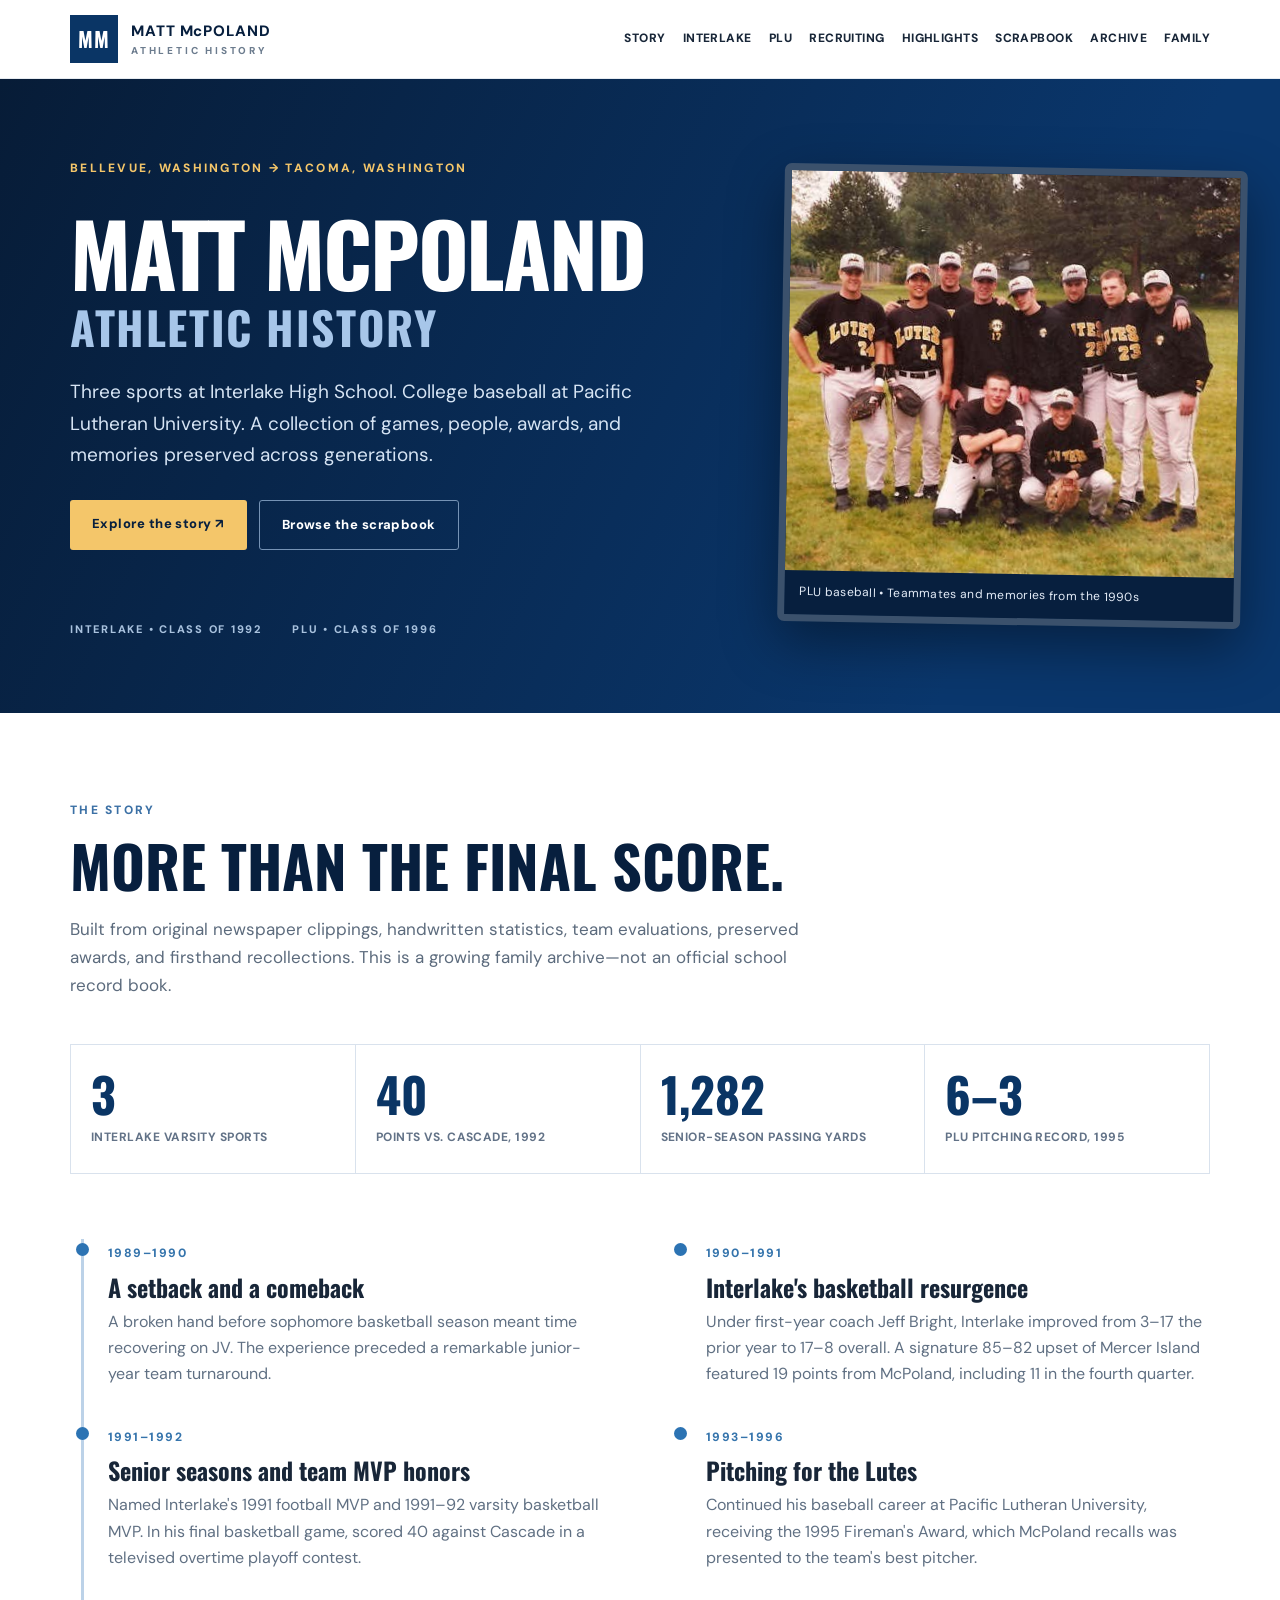
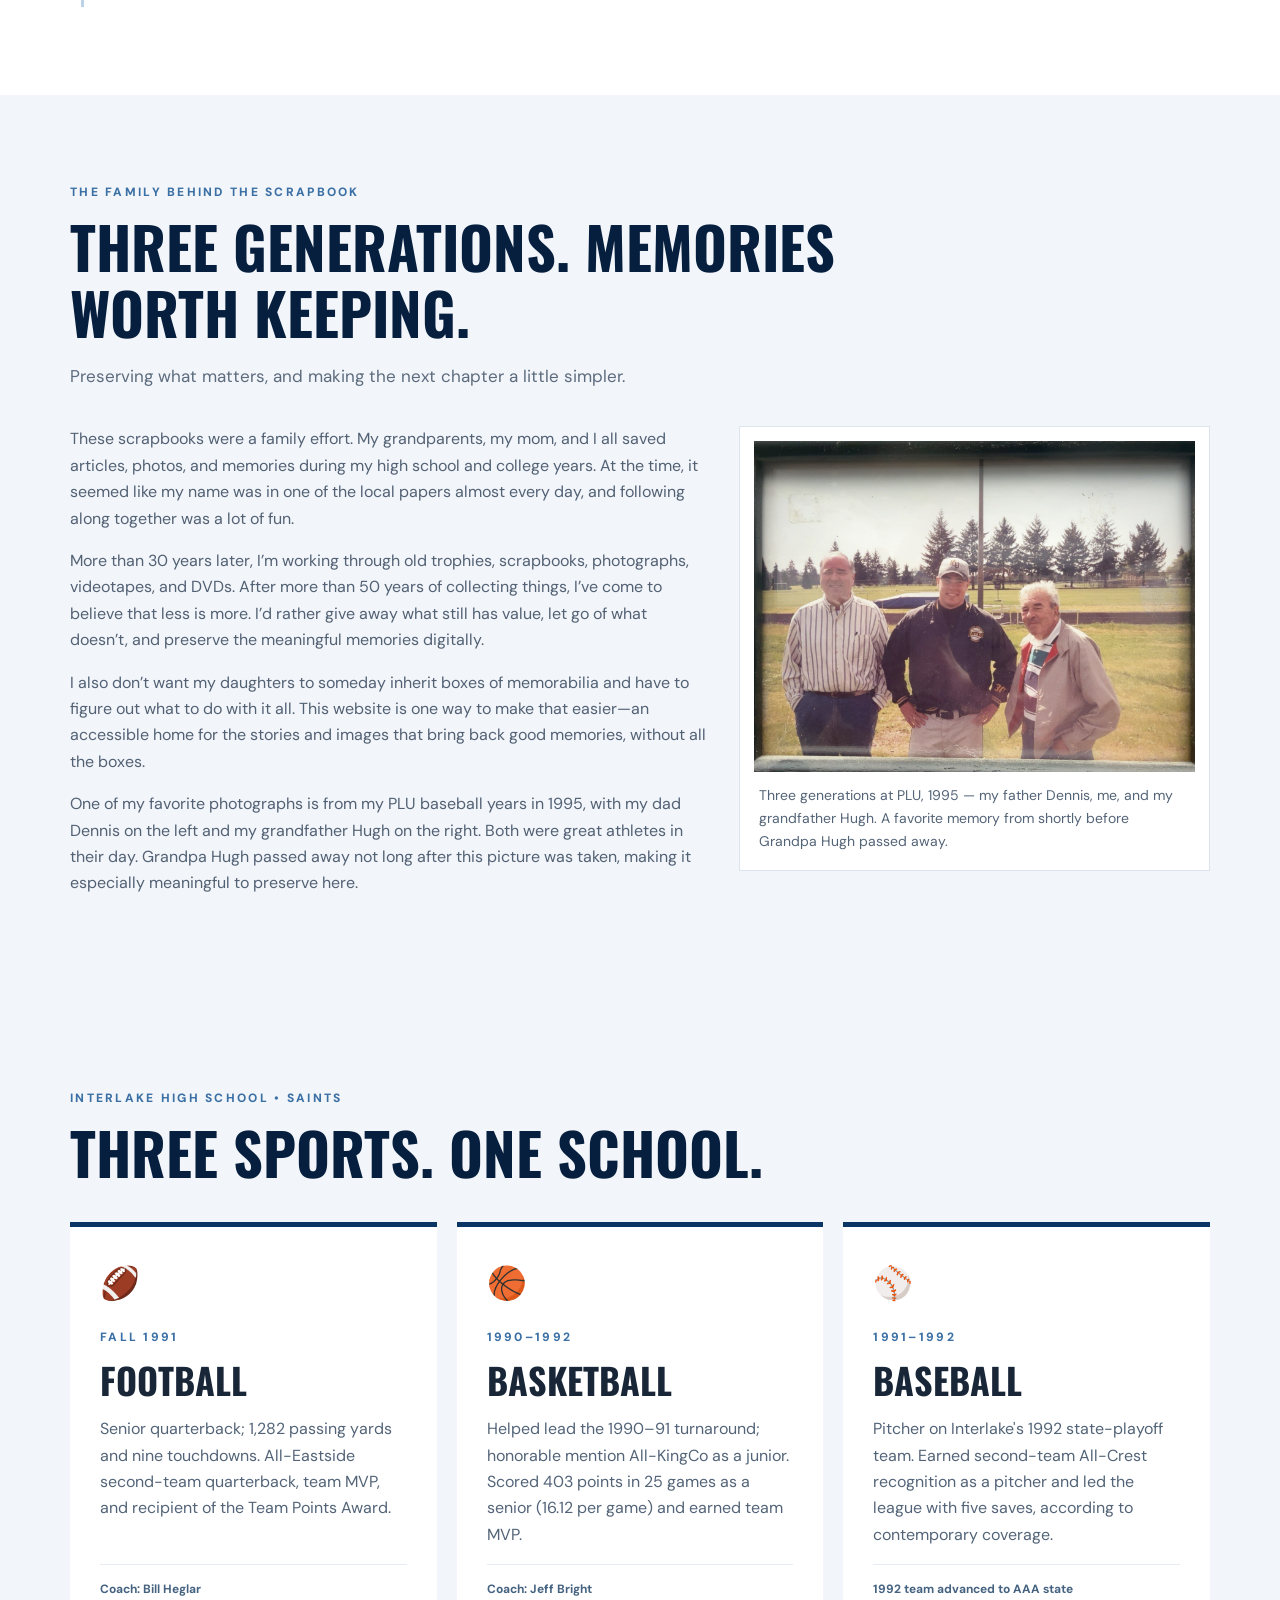
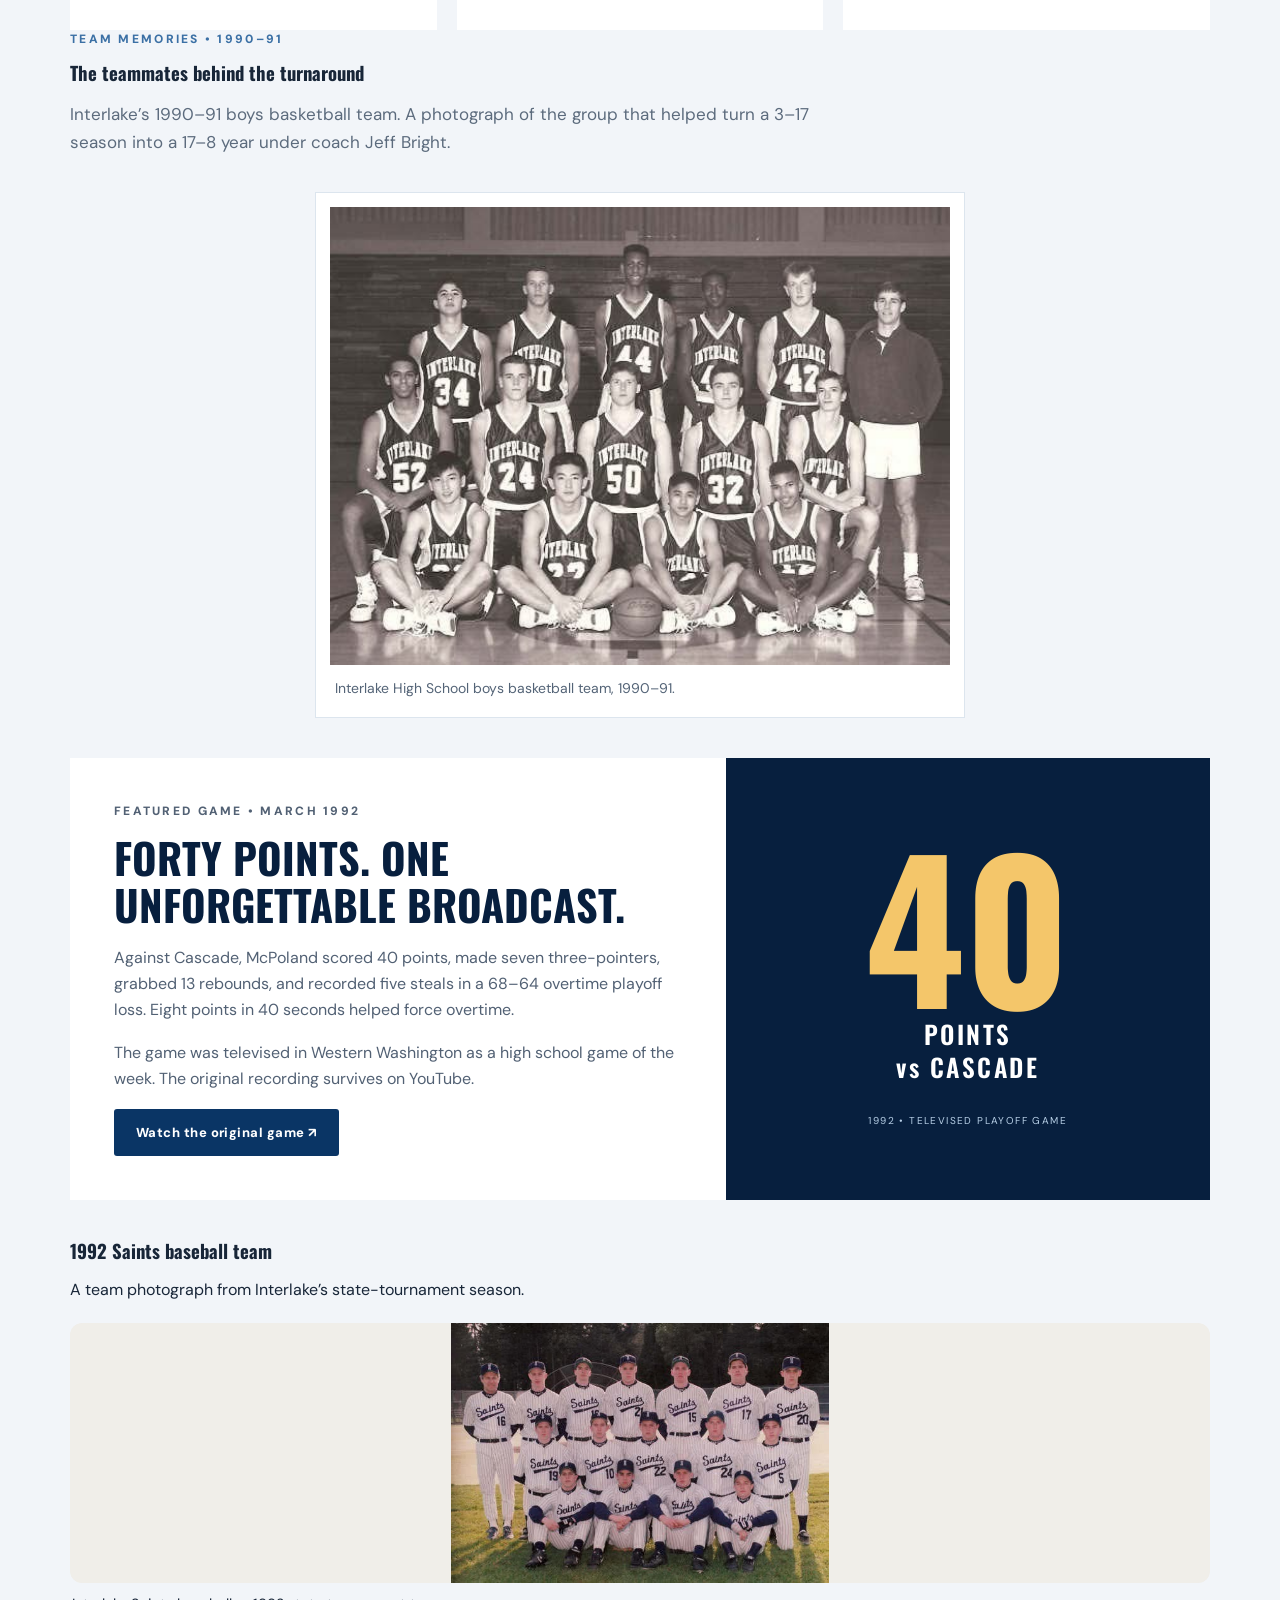
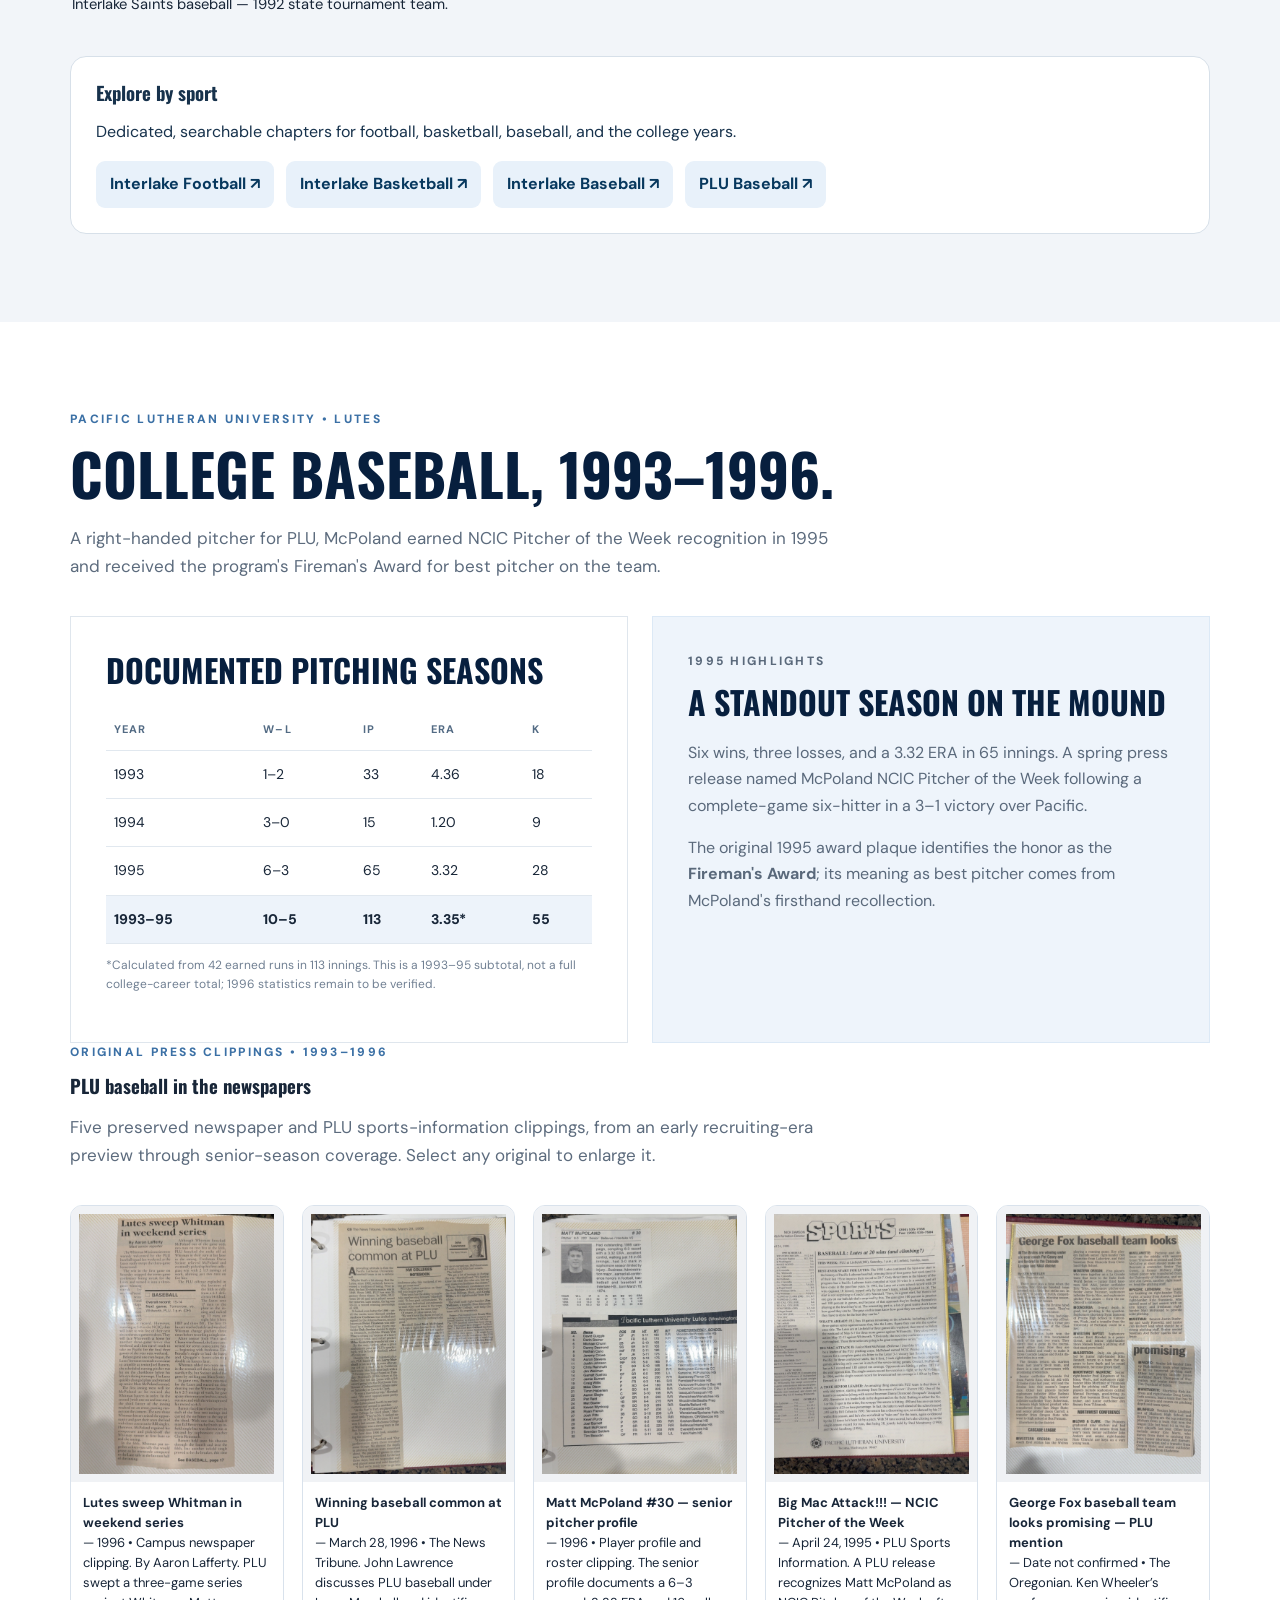
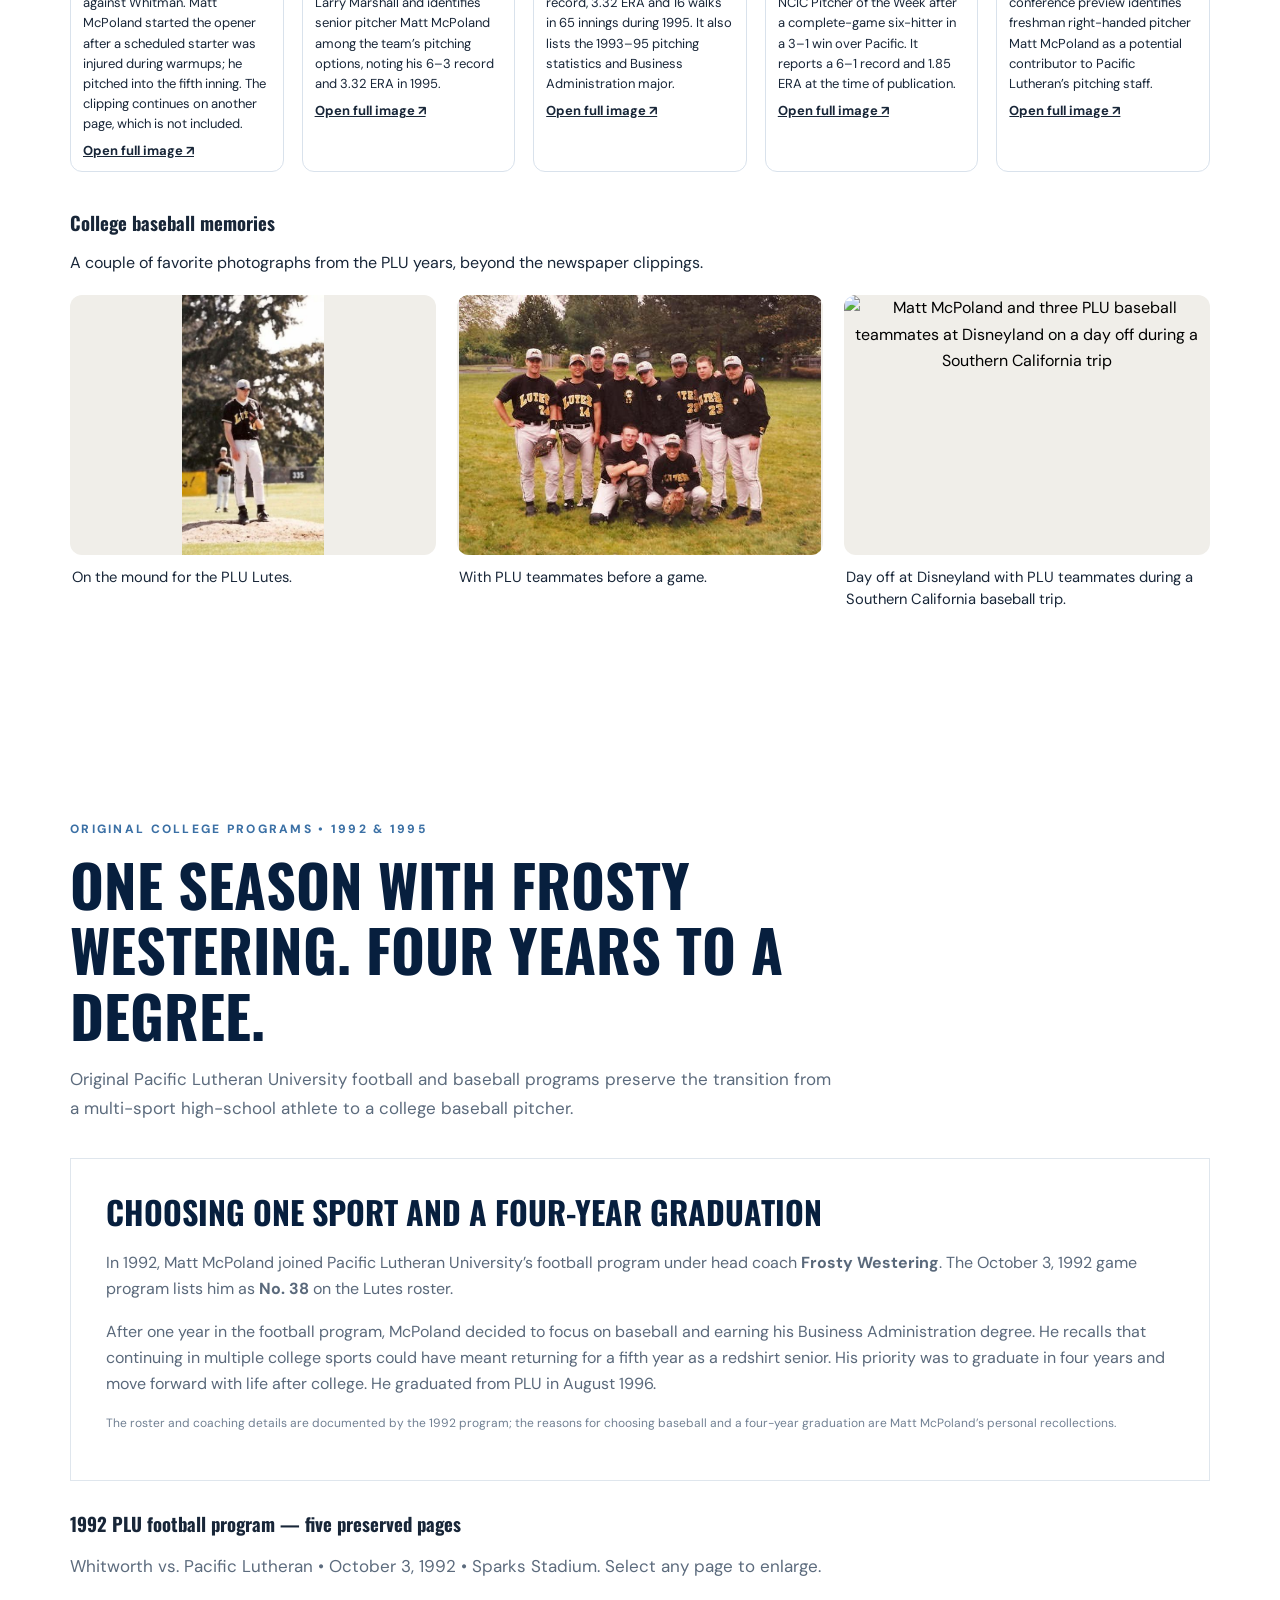
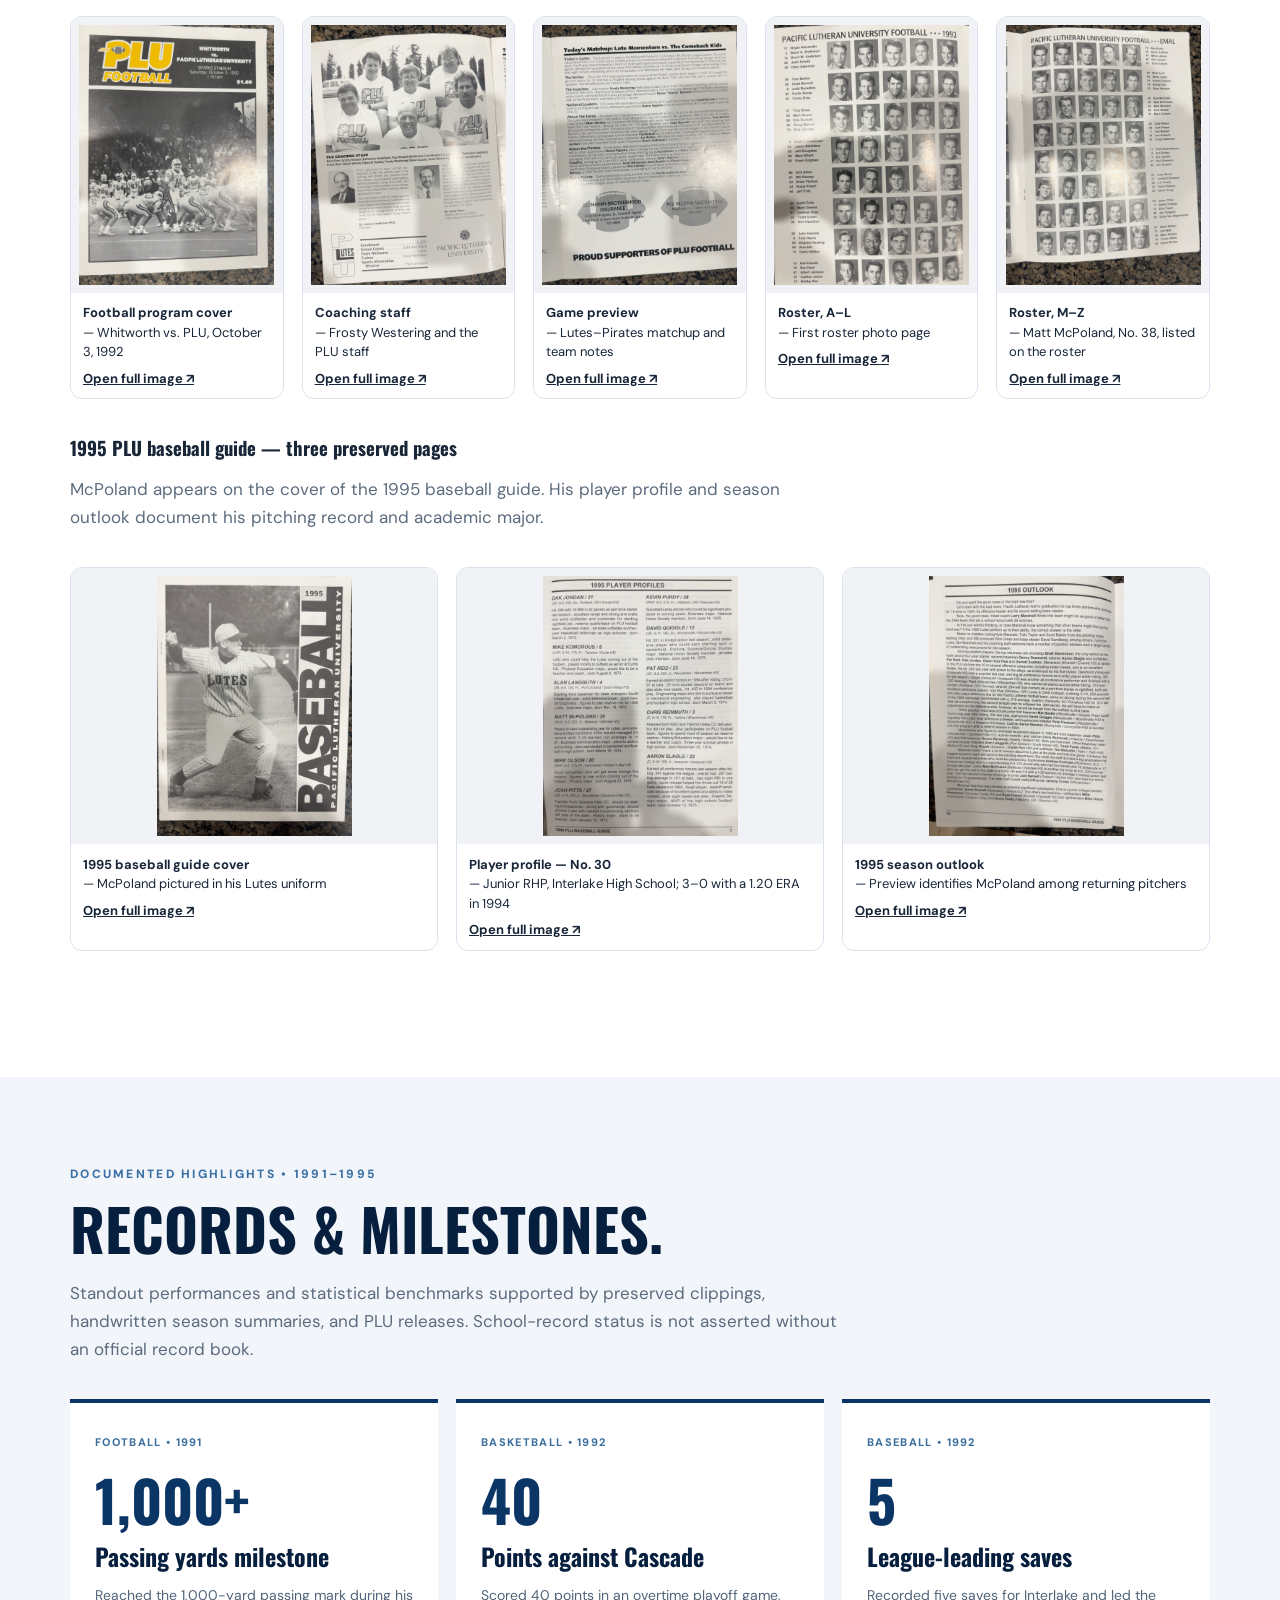
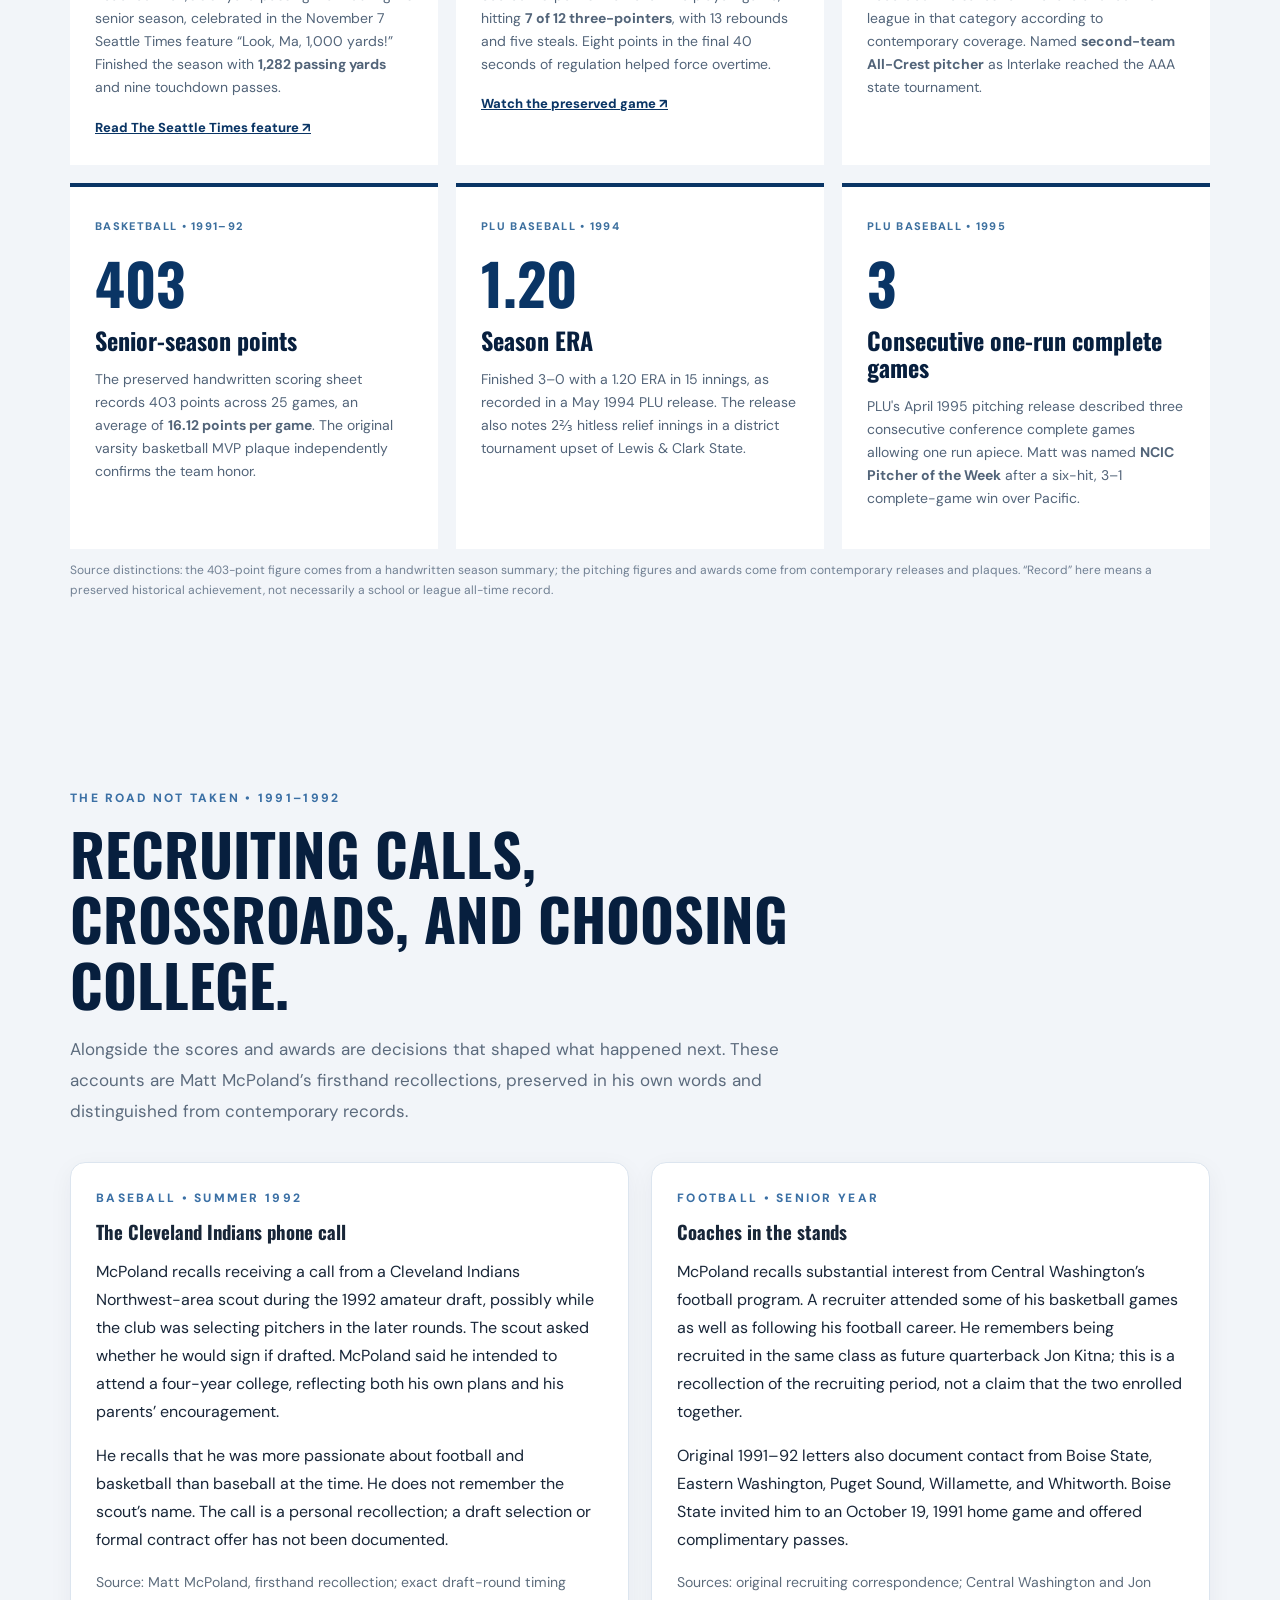
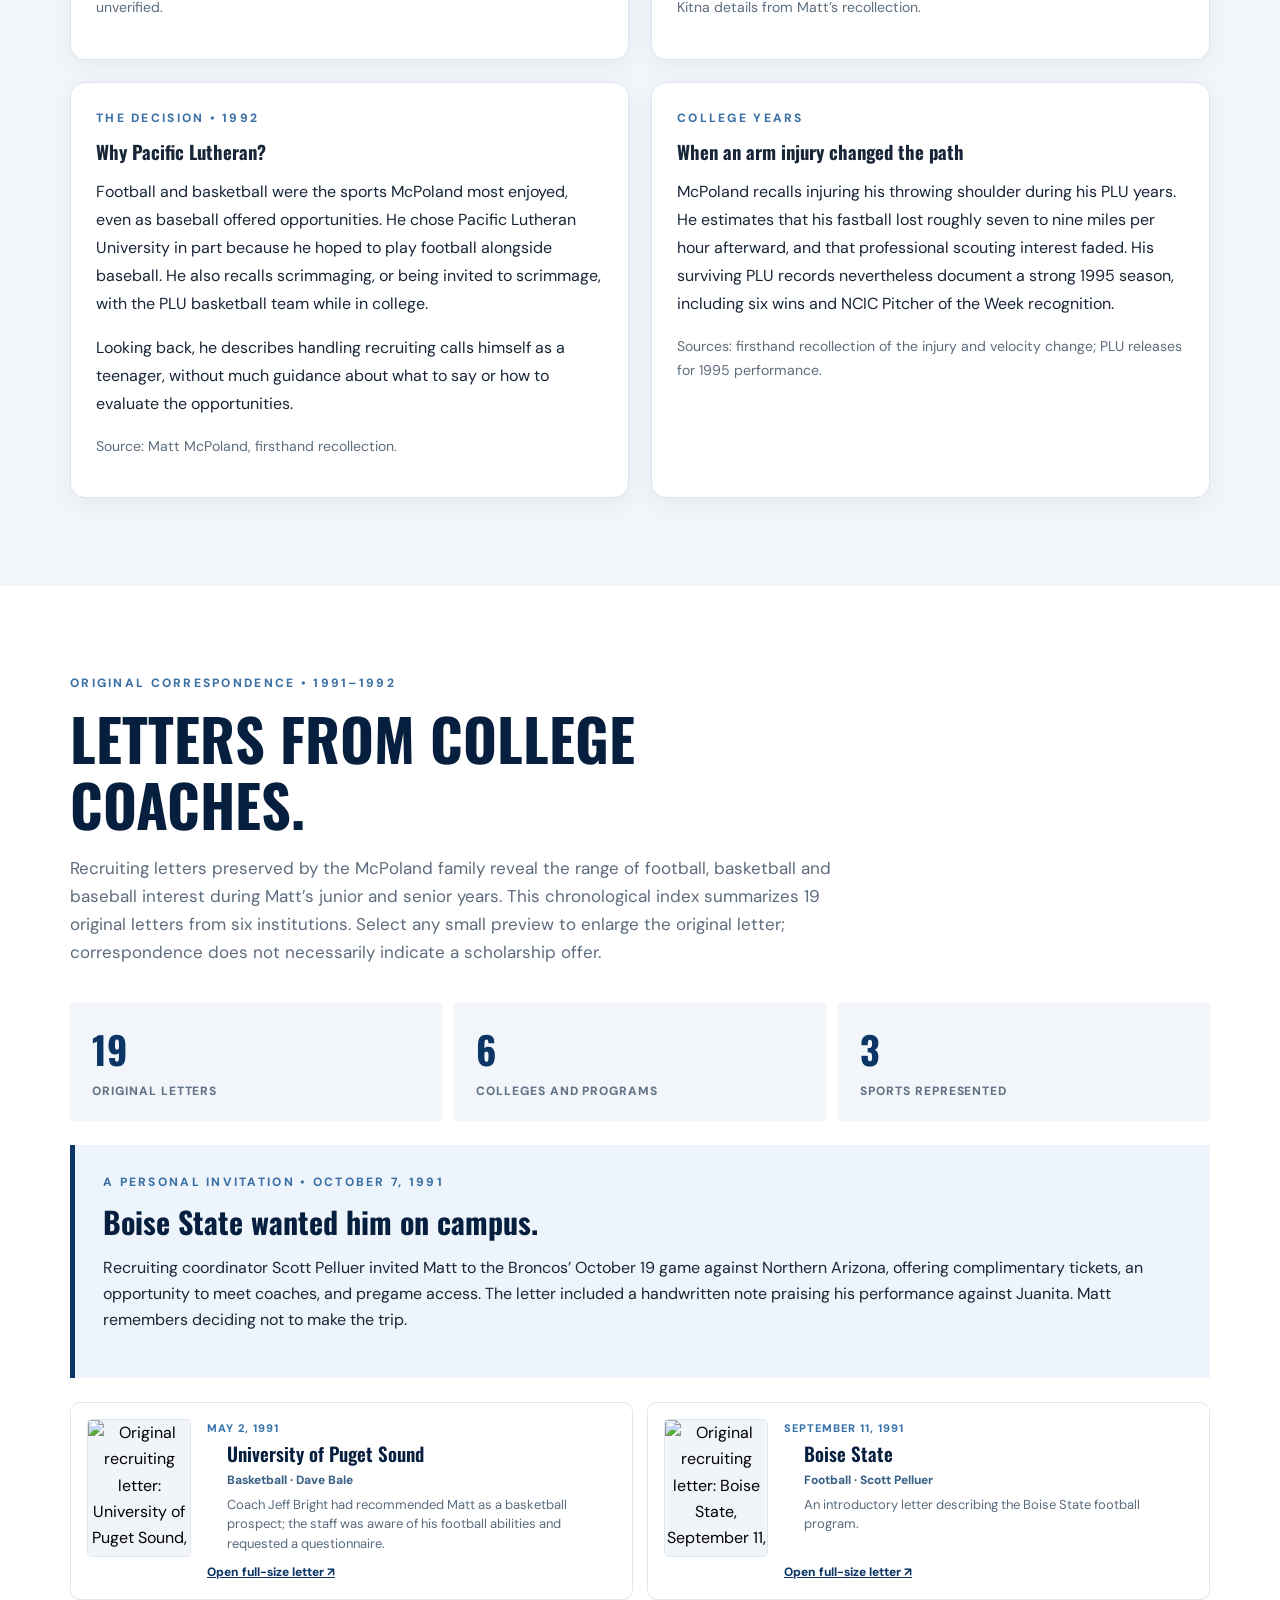
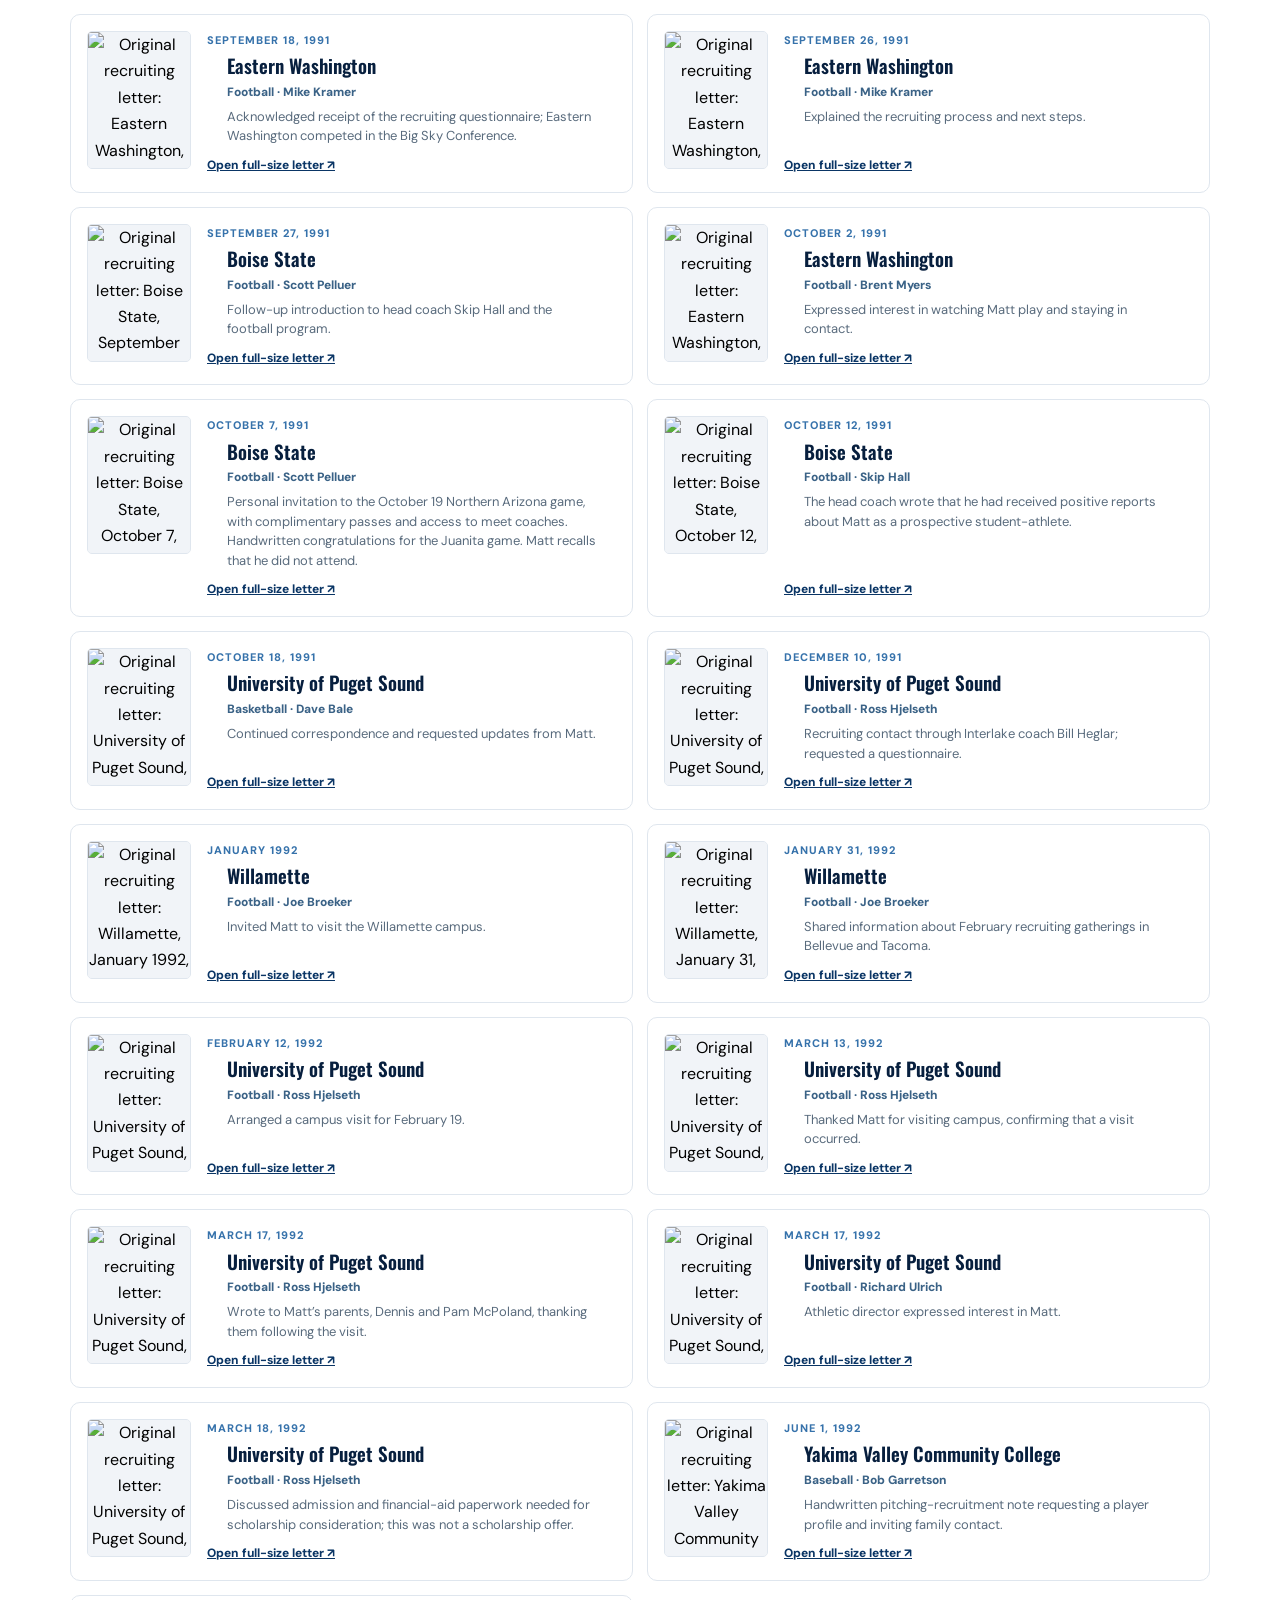
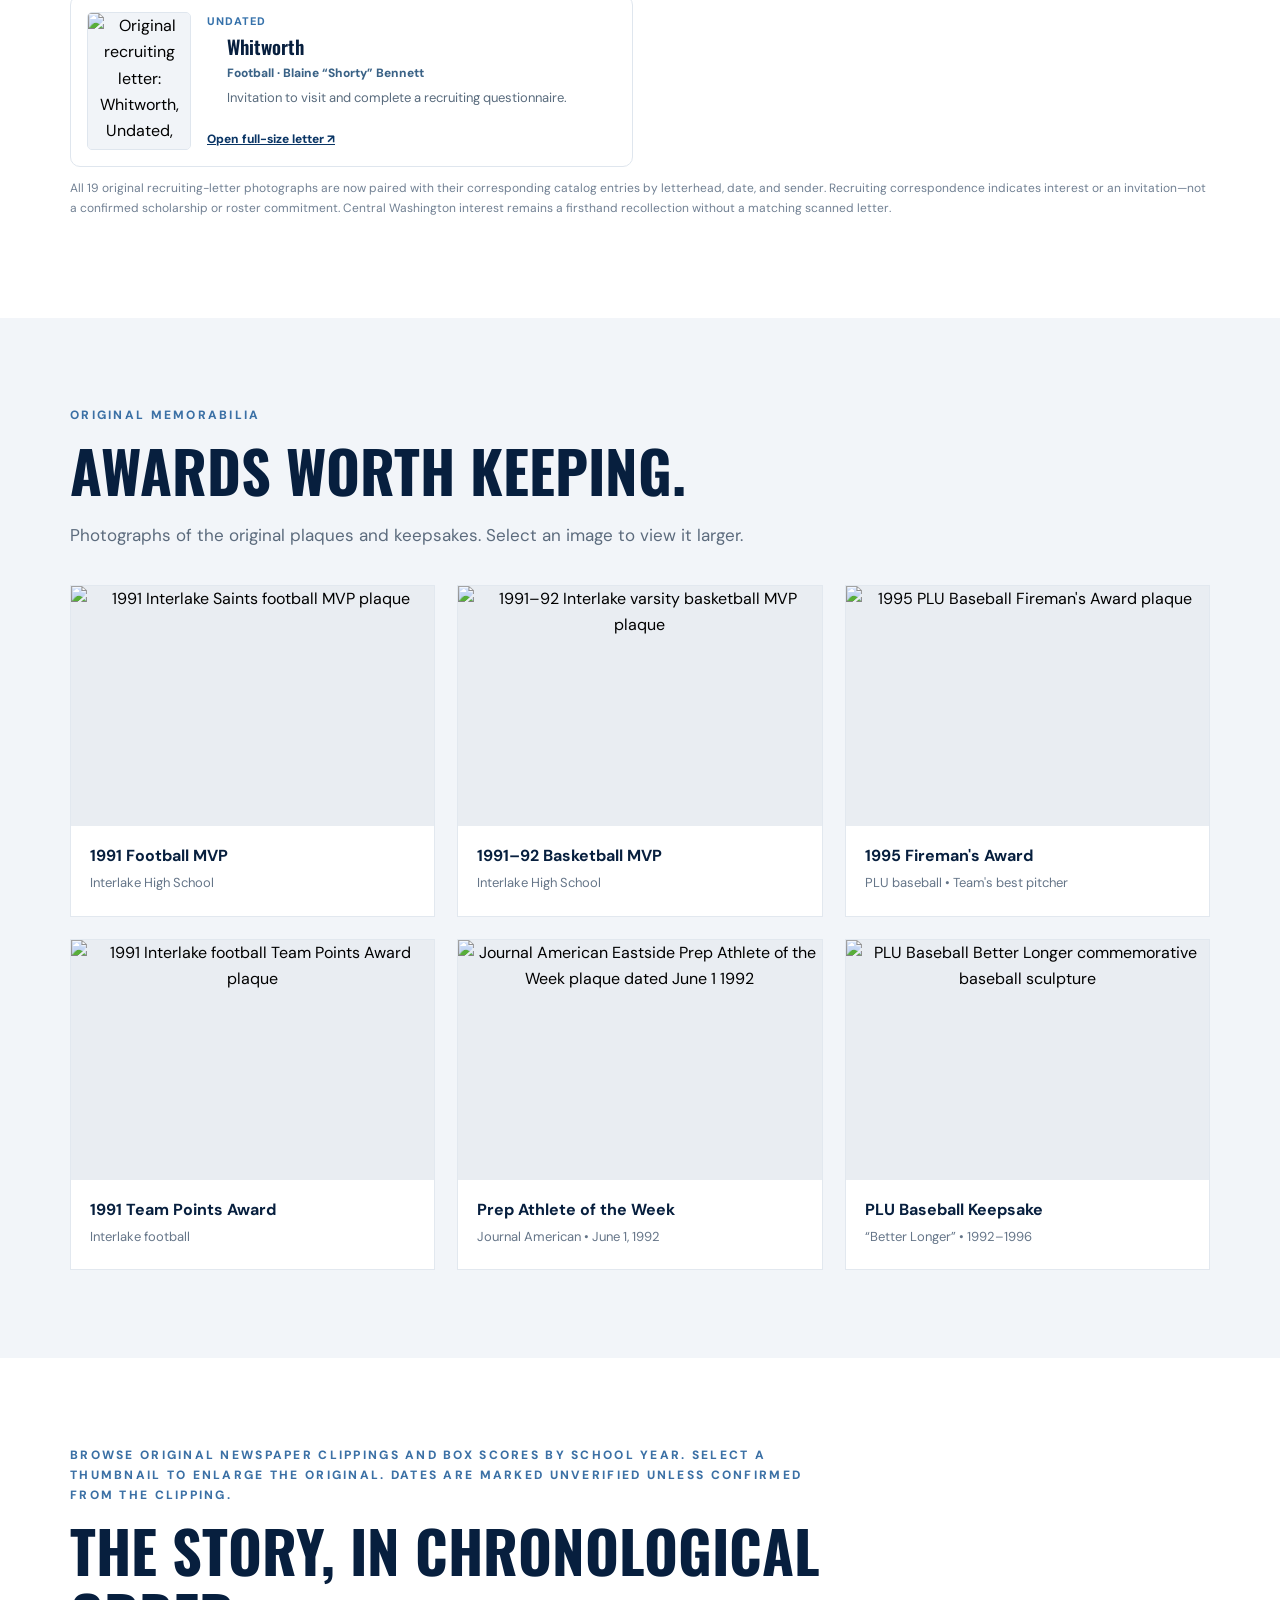
==== commit 93f562b5: "Add files via upload" ====
--- a/index.html
+++ b/index.html
@@ -2,10 +2,10 @@
 
 <html lang="en"><head><meta charset="utf-8"/><meta content="width=device-width,initial-scale=1" name="viewport"/><meta content="Matt McPoland athletic history: Interlake High School quarterback, basketball MVP and baseball pitcher (1990–1992), PLU baseball (1993–1996), original clippings, recruiting letters, and tournament memories." name="description"/><meta content="#082f5d" name="theme-color"/><title>Matt McPoland | Athletic History</title><link href="styles.css" rel="stylesheet"/><link href="https://mmcpoland-sys.github.io/" rel="canonical"/><meta content="website" property="og:type"/><meta content="Matt McPoland | Interlake &amp; PLU Athletic History" property="og:title"/><meta content="Original newspaper clippings, box scores, recruiting letters and stories from Interlake High School and Pacific Lutheran University." property="og:description"/><meta content="https://mmcpoland-sys.github.io/" property="og:url"/><script type="application/ld+json">{"@context": "https://schema.org", "@type": "CollectionPage", "name": "Matt McPoland Athletic History", "url": "https://mmcpoland-sys.github.io/", "description": "Family archive of Interlake High School and Pacific Lutheran University athletics, 1990–1996.", "about": {"@type": "Person", "name": "Matt McPoland", "description": "Interlake High School multi-sport athlete and Pacific Lutheran University baseball pitcher."}}</script></head>
 <body><a class="skip" href="#main">Skip to content</a><header class="top"><div class="wrap nav"><a class="brand" href="#home"><span class="monogram">MM</span><span>MATT McPOLAND <small>ATHLETIC HISTORY</small></span></a><button aria-controls="links" aria-expanded="false" aria-label="Toggle navigation menu" class="menu">Menu ☰</button><nav aria-label="Main navigation" id="links"><a href="#story">Story</a><a href="#interlake">Interlake</a><a href="#plu">PLU</a><a href="#recruiting">Recruiting</a><a href="#milestones">Highlights</a><a href="#articles">Scrapbook</a><a href="#archive">Archive</a><a href="#family-legacy">Family</a></nav></div></header>
-<main id="main"><section class="hero" id="home"><div class="wrap hero-inner"><div class="eyebrow">BELLEVUE, WASHINGTON → TACOMA, WASHINGTON</div><h1>Matt McPoland<span>Athletic History</span></h1><p class="lede">Three sports at Interlake High School. College baseball at Pacific Lutheran University. A collection of games, people, awards, and memories preserved across generations.</p><div class="hero-actions"><a class="btn" href="#story">Explore the story ↗</a><a class="btn ghost" href="#archive">Browse the scrapbook</a></div><div class="meta"><span>INTERLAKE • CLASS OF 1992</span><span>PLU • CLASS OF 1996</span></div></div><div aria-hidden="true" class="hero-graphic"><div class="circle c1"></div><div class="circle c2"></div><div class="huge">24</div><div class="vertical">THE SCRAPBOOK YEARS</div></div></section>
+<main id="main"><section class="hero" id="home"><div class="wrap hero-inner"><div class="eyebrow">BELLEVUE, WASHINGTON → TACOMA, WASHINGTON</div><h1>Matt McPoland<span>Athletic History</span></h1><p class="lede">Three sports at Interlake High School. College baseball at Pacific Lutheran University. A collection of games, people, awards, and memories preserved across generations.</p><div class="hero-actions"><a class="btn" href="#story">Explore the story ↗</a><a class="btn ghost" href="#archive">Browse the scrapbook</a></div><div class="meta"><span>INTERLAKE • CLASS OF 1992</span><span>PLU • CLASS OF 1996</span></div></div><figure class="hero-photo"><img src="assets/plu-teammates-pregame.jpg" alt="Matt McPoland with Pacific Lutheran University baseball teammates before a game" width="600" height="400" fetchpriority="high"/><figcaption>PLU baseball • Teammates and memories from the 1990s</figcaption></figure></section>
 <section class="section wrap" id="story"><div class="section-heading"><p class="kicker">THE STORY</p><h2>More than the final score.</h2><p>Built from original newspaper clippings, handwritten statistics, team evaluations, preserved awards, and firsthand recollections. This is a growing family archive—not an official school record book.</p></div><div class="stats"><div><b>3</b><span>Interlake varsity sports</span></div><div><b>40</b><span>Points vs. Cascade, 1992</span></div><div><b>1,282</b><span>Senior-season passing yards</span></div><div><b>6–3</b><span>PLU pitching record, 1995</span></div></div><div class="timeline"><div class="time"><span>1989–1990</span><h3>A setback and a comeback</h3><p>A broken hand before sophomore basketball season meant time recovering on JV. The experience preceded a remarkable junior-year team turnaround.</p></div><div class="time"><span>1990–1991</span><h3>Interlake's basketball resurgence</h3><p>Under first-year coach Jeff Bright, Interlake improved from 3–17 the prior year to 17–8 overall. A signature 85–82 upset of Mercer Island featured 19 points from McPoland, including 11 in the fourth quarter.</p></div><div class="time"><span>1991–1992</span><h3>Senior seasons and team MVP honors</h3><p>Named Interlake's 1991 football MVP and 1991–92 varsity basketball MVP. In his final basketball game, scored 40 against Cascade in a televised overtime playoff contest.</p></div><div class="time"><span>1993–1996</span><h3>Pitching for the Lutes</h3><p>Continued his baseball career at Pacific Lutheran University, receiving the 1995 Fireman's Award, which McPoland recalls was presented to the team's best pitcher.</p></div></div></section><section class="section pale" id="family-legacy"><div class="wrap"><div class="section-heading"><p class="kicker">THE FAMILY BEHIND THE SCRAPBOOK</p><h2>Three generations. Memories worth keeping.</h2><p>Preserving what matters, and making the next chapter a little simpler.</p></div><div class="legacy-layout"><div><p>These scrapbooks were a family effort. My grandparents, my mom, and I all saved articles, photos, and memories during my high school and college years. At the time, it seemed like my name was in one of the local papers almost every day, and following along together was a lot of fun.</p><p>More than 30 years later, I’m working through old trophies, scrapbooks, photographs, videotapes, and DVDs. After more than 50 years of collecting things, I’ve come to believe that less is more. I’d rather give away what still has value, let go of what doesn’t, and preserve the meaningful memories digitally.</p><p>I also don’t want my daughters to someday inherit boxes of memorabilia and have to figure out what to do with it all. This website is one way to make that easier—an accessible home for the stories and images that bring back good memories, without all the boxes.</p><p>One of my favorite photographs is from my PLU baseball years in 1995, with my dad Dennis on the left and my grandfather Hugh on the right. Both were great athletes in their day. Grandpa Hugh passed away not long after this picture was taken, making it especially meaningful to preserve here.</p></div><figure class="legacy-photo"><button data-caption="Dennis McPoland, Matt McPoland, and grandfather Hugh, at PLU in 1995" data-image="assets/plu-family-dennis-matt-hugh-1995-new.jpg" type="button"><img alt="Dennis McPoland, Matt McPoland, and grandfather Hugh together at a PLU baseball field in 1995" decoding="async" loading="lazy" src="assets/plu-family-dennis-matt-hugh-1995-new.jpg"/></button><figcaption>Three generations at PLU, 1995 — my father Dennis, me, and my grandfather Hugh. A favorite memory from shortly before Grandpa Hugh passed away.</figcaption></figure></div></div></section>
 <section class="section pale" id="interlake"><div class="wrap"><div class="section-heading"><p class="kicker">INTERLAKE HIGH SCHOOL • SAINTS</p><h2>Three sports. One school.</h2></div><div class="sport-grid"><article class="sport"><div class="sport-icon">🏈</div><p class="kicker">FALL 1991</p><h3>Football</h3><p>Senior quarterback; 1,282 passing yards and nine touchdowns. All-Eastside second-team quarterback, team MVP, and recipient of the Team Points Award.</p><div class="sport-foot">Coach: Bill Heglar</div></article><article class="sport"><div class="sport-icon">🏀</div><p class="kicker">1990–1992</p><h3>Basketball</h3><p>Helped lead the 1990–91 turnaround; honorable mention All-KingCo as a junior. Scored 403 points in 25 games as a senior (16.12 per game) and earned team MVP.</p><div class="sport-foot">Coach: Jeff Bright</div></article><article class="sport"><div class="sport-icon">⚾</div><p class="kicker">1991–1992</p><h3>Baseball</h3><p>Pitcher on Interlake's 1992 state-playoff team. Earned second-team All-Crest recognition as a pitcher and led the league with five saves, according to contemporary coverage.</p><div class="sport-foot">1992 team advanced to AAA state</div></article></div><div class="section-heading"><p class="kicker">TEAM MEMORIES • 1990–91</p><h3>The teammates behind the turnaround</h3><p>Interlake’s 1990–91 boys basketball team. A photograph of the group that helped turn a 3–17 season into a 17–8 year under coach Jeff Bright.</p></div><figure class="legacy-team"><button data-caption="Interlake High School boys basketball team, 1990–91" data-image="assets/interlake-basketball-team-1991-restored.jpg" type="button"><img alt="Black-and-white framed team portrait of the 1990–91 Interlake High School boys basketball team" decoding="async" loading="lazy" src="assets/interlake-basketball-team-1991-restored.jpg"/></button><figcaption>Interlake High School boys basketball team, 1990–91.</figcaption></figure><div class="feature"><div class="feature-copy"><p class="kicker">FEATURED GAME • MARCH 1992</p><h3>Forty points. One unforgettable broadcast.</h3><p>Against Cascade, McPoland scored 40 points, made seven three-pointers, grabbed 13 rebounds, and recorded five steals in a 68–64 overtime playoff loss. Eight points in 40 seconds helped force overtime.</p><p>The game was televised in Western Washington as a high school game of the week. The original recording survives on YouTube.</p><a class="btn dark" href="https://youtu.be/geZacXmgTA0" rel="noopener noreferrer" target="_blank">Watch the original game ↗</a></div><div class="feature-art"><span>40</span><small>POINTS<br/>vs CASCADE</small><div>1992 • TELEVISED PLAYOFF GAME</div></div></div><section class="memory-gallery"><h3>1992 Saints baseball team</h3><p>A team photograph from Interlake’s state-tournament season.</p><div class="memory-gallery-grid"><figure><button aria-label="Enlarge Interlake Saints baseball — 1992 state tournament team." data-caption="Interlake Saints baseball — 1992 state tournament team." data-image="assets/interlake-baseball-state-team-1992.jpg" type="button"><img alt="1992 Interlake Saints baseball team in pinstriped uniforms, posed for a team portrait." decoding="async" loading="lazy" src="assets/interlake-baseball-state-team-1992.jpg"/></button><figcaption>Interlake Saints baseball — 1992 state tournament team.</figcaption></figure></div></section><div class="sports-pages"><h3>Explore by sport</h3><p>Dedicated, searchable chapters for football, basketball, baseball, and the college years.</p><div class="sports-links"><a href="interlake-football.html">Interlake Football ↗</a><a href="interlake-basketball.html">Interlake Basketball ↗</a><a href="interlake-baseball.html">Interlake Baseball ↗</a><a href="plu-baseball.html">PLU Baseball ↗</a></div></div></div></section>
-<section class="section wrap" id="plu"><div class="section-heading"><p class="kicker">PACIFIC LUTHERAN UNIVERSITY • LUTES</p><h2>College baseball, 1993–1996.</h2><p>A right-handed pitcher for PLU, McPoland earned NCIC Pitcher of the Week recognition in 1995 and received the program's Fireman's Award for best pitcher on the team.</p></div><div class="two"><div class="panel"><h3>Documented pitching seasons</h3><div class="table-wrap"><table><thead><tr><th>Year</th><th>W–L</th><th>IP</th><th>ERA</th><th>K</th></tr></thead><tbody><tr><td>1993</td><td>1–2</td><td>33</td><td>4.36</td><td>18</td></tr><tr><td>1994</td><td>3–0</td><td>15</td><td>1.20</td><td>9</td></tr><tr><td>1995</td><td>6–3</td><td>65</td><td>3.32</td><td>28</td></tr><tr class="total"><td>1993–95</td><td>10–5</td><td>113</td><td>3.35*</td><td>55</td></tr></tbody></table></div><p class="fine">*Calculated from 42 earned runs in 113 innings. This is a 1993–95 subtotal, not a full college-career total; 1996 statistics remain to be verified.</p></div><div class="panel highlight"><p class="kicker">1995 HIGHLIGHTS</p><h3>A standout season on the mound</h3><p>Six wins, three losses, and a 3.32 ERA in 65 innings. A spring press release named McPoland NCIC Pitcher of the Week following a complete-game six-hitter in a 3–1 victory over Pacific.</p><p>The original 1995 award plaque identifies the honor as the <strong>Fireman's Award</strong>; its meaning as best pitcher comes from McPoland's firsthand recollection.</p></div></div><div class="section-heading"><p class="kicker">ORIGINAL PRESS CLIPPINGS • 1993–1996</p><h3>PLU baseball in the newspapers</h3><p>Five preserved newspaper and PLU sports-information clippings, from an early recruiting-era preview through senior-season coverage. Select any original to enlarge it.</p></div><div class="plu-program-grid"><figure class="plu-program-page"><button aria-label="Enlarge Lutes sweep Whitman in weekend series" class="plu-program-thumb" data-caption="Lutes sweep Whitman in weekend series" data-image="assets/plu-baseball-whitman-sweep-1996.jpg" type="button"><img alt="Lutes sweep Whitman in weekend series — original clipping" decoding="async" loading="lazy" src="assets/plu-baseball-whitman-sweep-1996.jpg"/></button><figcaption><strong>Lutes sweep Whitman in weekend series</strong><span> — 1996 • Campus newspaper clipping. By Aaron Lafferty. PLU swept a three-game series against Whitman. Matt McPoland started the opener after a scheduled starter was injured during warmups; he pitched into the fifth inning. The clipping continues on another page, which is not included. </span><a href="assets/plu-baseball-whitman-sweep-1996.jpg" rel="noopener" target="_blank">Open full image ↗</a></figcaption></figure><figure class="plu-program-page"><button aria-label="Enlarge Winning baseball common at PLU" class="plu-program-thumb" data-caption="Winning baseball common at PLU" data-image="assets/plu-baseball-winning-common-1996.jpg" type="button"><img alt="Winning baseball common at PLU — original clipping" decoding="async" loading="lazy" src="assets/plu-baseball-winning-common-1996.jpg"/></button><figcaption><strong>Winning baseball common at PLU</strong><span> — March 28, 1996 • The News Tribune. John Lawrence discusses PLU baseball under Larry Marshall and identifies senior pitcher Matt McPoland among the team’s pitching options, noting his 6–3 record and 3.32 ERA in 1995. </span><a href="assets/plu-baseball-winning-common-1996.jpg" rel="noopener" target="_blank">Open full image ↗</a></figcaption></figure><figure class="plu-program-page"><button aria-label="Enlarge Matt McPoland #30 — senior pitcher profile" class="plu-program-thumb" data-caption="Matt McPoland #30 — senior pitcher profile" data-image="assets/plu-baseball-senior-profile-1996.jpg" type="button"><img alt="Matt McPoland #30 — senior pitcher profile — original clipping" decoding="async" loading="lazy" src="assets/plu-baseball-senior-profile-1996.jpg"/></button><figcaption><strong>Matt McPoland #30 — senior pitcher profile</strong><span> — 1996 • Player profile and roster clipping. The senior profile documents a 6–3 record, 3.32 ERA and 16 walks in 65 innings during 1995. It also lists the 1993–95 pitching statistics and Business Administration major. </span><a href="assets/plu-baseball-senior-profile-1996.jpg" rel="noopener" target="_blank">Open full image ↗</a></figcaption></figure><figure class="plu-program-page"><button aria-label="Enlarge Big Mac Attack!!! — NCIC Pitcher of the Week" class="plu-program-thumb" data-caption="Big Mac Attack!!! — NCIC Pitcher of the Week" data-image="assets/plu-baseball-big-mac-attack-1995.jpg" type="button"><img alt="Big Mac Attack!!! — NCIC Pitcher of the Week — original clipping" decoding="async" loading="lazy" src="assets/plu-baseball-big-mac-attack-1995.jpg"/></button><figcaption><strong>Big Mac Attack!!! — NCIC Pitcher of the Week</strong><span> — April 24, 1995 • PLU Sports Information. A PLU release recognizes Matt McPoland as NCIC Pitcher of the Week after a complete-game six-hitter in a 3–1 win over Pacific. It reports a 6–1 record and 1.85 ERA at the time of publication. </span><a href="assets/plu-baseball-big-mac-attack-1995.jpg" rel="noopener" target="_blank">Open full image ↗</a></figcaption></figure><figure class="plu-program-page"><button aria-label="Enlarge George Fox baseball team looks promising — PLU mention" class="plu-program-thumb" data-caption="George Fox baseball team looks promising — PLU mention" data-image="assets/plu-baseball-oregonian-preview-1993.jpg" type="button"><img alt="George Fox baseball team looks promising — PLU mention — original clipping" decoding="async" loading="lazy" src="assets/plu-baseball-oregonian-preview-1993.jpg"/></button><figcaption><strong>George Fox baseball team looks promising — PLU mention</strong><span> — Date not confirmed • The Oregonian. Ken Wheeler’s conference preview identifies freshman right-handed pitcher Matt McPoland as a potential contributor to Pacific Lutheran’s pitching staff. </span><a href="assets/plu-baseball-oregonian-preview-1993.jpg" rel="noopener" target="_blank">Open full image ↗</a></figcaption></figure></div><section class="memory-gallery"><h3>College baseball memories</h3><p>A couple of favorite photographs from the PLU years, beyond the newspaper clippings.</p><div class="memory-gallery-grid"><figure><button aria-label="Enlarge On the mound for the PLU Lutes." data-caption="On the mound for the PLU Lutes." data-image="assets/plu-pitching-on-mound.jpg" type="button"><img alt="Matt McPoland standing on the pitcher’s mound in a PLU Lutes uniform." decoding="async" loading="lazy" src="assets/plu-pitching-on-mound.jpg"/></button><figcaption>On the mound for the PLU Lutes.</figcaption></figure><figure><button aria-label="Enlarge With PLU teammates before a game." data-caption="With PLU teammates before a game." data-image="assets/plu-teammates-pregame.jpg" type="button"><img alt="A group of PLU Lutes baseball teammates posing together in uniform before a game." decoding="async" loading="lazy" src="assets/plu-teammates-pregame.jpg"/></button><figcaption>With PLU teammates before a game.</figcaption></figure></div></section></section><section class="section wrap" id="plu-programs"><div class="section-heading"><p class="kicker">ORIGINAL COLLEGE PROGRAMS • 1992 &amp; 1995</p><h2>One season with Frosty Westering. Four years to a degree.</h2><p>Original Pacific Lutheran University football and baseball programs preserve the transition from a multi-sport high-school athlete to a college baseball pitcher.</p></div><div class="panel plu-memory"><h3>Choosing one sport and a four-year graduation</h3><p>In 1992, Matt McPoland joined Pacific Lutheran University’s football program under head coach <strong>Frosty Westering</strong>. The October 3, 1992 game program lists him as <strong>No. 38</strong> on the Lutes roster.</p><p>After one year in the football program, McPoland decided to focus on baseball and earning his Business Administration degree. He recalls that continuing in multiple college sports could have meant returning for a fifth year as a redshirt senior. His priority was to graduate in four years and move forward with life after college. He graduated from PLU in August 1996.</p><p class="fine">The roster and coaching details are documented by the 1992 program; the reasons for choosing baseball and a four-year graduation are Matt McPoland’s personal recollections.</p></div><div class="section-heading"><h3>1992 PLU football program — five preserved pages</h3><p>Whitworth vs. Pacific Lutheran • October 3, 1992 • Sparks Stadium. Select any page to enlarge.</p></div><div class="plu-program-grid"><figure class="plu-program-page"><button aria-label="Enlarge Football program cover" class="plu-program-thumb" data-caption="Football program cover" data-image="assets/plu-football-1992-cover.jpg" type="button"><img alt="Football program cover" decoding="async" loading="lazy" src="assets/plu-football-1992-cover.jpg"/></button><figcaption><strong>Football program cover</strong> — Whitworth vs. PLU, October 3, 1992 <a href="assets/plu-football-1992-cover.jpg" rel="noopener" target="_blank">Open full image ↗</a></figcaption></figure><figure class="plu-program-page"><button aria-label="Enlarge Coaching staff" class="plu-program-thumb" data-caption="Coaching staff" data-image="assets/plu-football-1992-coaches.jpg" type="button"><img alt="Coaching staff" decoding="async" loading="lazy" src="assets/plu-football-1992-coaches.jpg"/></button><figcaption><strong>Coaching staff</strong> — Frosty Westering and the PLU staff <a href="assets/plu-football-1992-coaches.jpg" rel="noopener" target="_blank">Open full image ↗</a></figcaption></figure><figure class="plu-program-page"><button aria-label="Enlarge Game preview" class="plu-program-thumb" data-caption="Game preview" data-image="assets/plu-football-1992-matchup.jpg" type="button"><img alt="Game preview" decoding="async" loading="lazy" src="assets/plu-football-1992-matchup.jpg"/></button><figcaption><strong>Game preview</strong> — Lutes–Pirates matchup and team notes <a href="assets/plu-football-1992-matchup.jpg" rel="noopener" target="_blank">Open full image ↗</a></figcaption></figure><figure class="plu-program-page"><button aria-label="Enlarge Roster, A–L" class="plu-program-thumb" data-caption="Roster, A–L" data-image="assets/plu-football-1992-roster-a.jpg" type="button"><img alt="Roster, A–L" decoding="async" loading="lazy" src="assets/plu-football-1992-roster-a.jpg"/></button><figcaption><strong>Roster, A–L</strong> — First roster photo page <a href="assets/plu-football-1992-roster-a.jpg" rel="noopener" target="_blank">Open full image ↗</a></figcaption></figure><figure class="plu-program-page"><button aria-label="Enlarge Roster, M–Z" class="plu-program-thumb" data-caption="Roster, M–Z" data-image="assets/plu-football-1992-roster-mcpoland.jpg" type="button"><img alt="Roster, M–Z" decoding="async" loading="lazy" src="assets/plu-football-1992-roster-mcpoland.jpg"/></button><figcaption><strong>Roster, M–Z</strong> — Matt McPoland, No. 38, listed on the roster <a href="assets/plu-football-1992-roster-mcpoland.jpg" rel="noopener" target="_blank">Open full image ↗</a></figcaption></figure></div><div class="section-heading plu-second"><h3>1995 PLU baseball guide — three preserved pages</h3><p>McPoland appears on the cover of the 1995 baseball guide. His player profile and season outlook document his pitching record and academic major.</p></div><div class="plu-program-grid"><figure class="plu-program-page"><button aria-label="Enlarge 1995 baseball guide cover" class="plu-program-thumb" data-caption="1995 baseball guide cover" data-image="assets/plu-baseball-1995-cover.jpg" type="button"><img alt="1995 baseball guide cover" decoding="async" loading="lazy" src="assets/plu-baseball-1995-cover.jpg"/></button><figcaption><strong>1995 baseball guide cover</strong> — McPoland pictured in his Lutes uniform <a href="assets/plu-baseball-1995-cover.jpg" rel="noopener" target="_blank">Open full image ↗</a></figcaption></figure><figure class="plu-program-page"><button aria-label="Enlarge Player profile — No. 30" class="plu-program-thumb" data-caption="Player profile — No. 30" data-image="assets/plu-baseball-1995-player-profile.jpg" type="button"><img alt="Player profile — No. 30" decoding="async" loading="lazy" src="assets/plu-baseball-1995-player-profile.jpg"/></button><figcaption><strong>Player profile — No. 30</strong> — Junior RHP, Interlake High School; 3–0 with a 1.20 ERA in 1994 <a href="assets/plu-baseball-1995-player-profile.jpg" rel="noopener" target="_blank">Open full image ↗</a></figcaption></figure><figure class="plu-program-page"><button aria-label="Enlarge 1995 season outlook" class="plu-program-thumb" data-caption="1995 season outlook" data-image="assets/plu-baseball-1995-outlook.jpg" type="button"><img alt="1995 season outlook" decoding="async" loading="lazy" src="assets/plu-baseball-1995-outlook.jpg"/></button><figcaption><strong>1995 season outlook</strong> — Preview identifies McPoland among returning pitchers <a href="assets/plu-baseball-1995-outlook.jpg" rel="noopener" target="_blank">Open full image ↗</a></figcaption></figure></div></section><section class="section pale" id="milestones"><div class="wrap"><div class="section-heading"><p class="kicker">DOCUMENTED HIGHLIGHTS • 1991–1995</p><h2>Records &amp; milestones.</h2><p>Standout performances and statistical benchmarks supported by preserved clippings, handwritten season summaries, and PLU releases. School-record status is not asserted without an official record book.</p></div><div class="milestone-grid">
+<section class="section wrap" id="plu"><div class="section-heading"><p class="kicker">PACIFIC LUTHERAN UNIVERSITY • LUTES</p><h2>College baseball, 1993–1996.</h2><p>A right-handed pitcher for PLU, McPoland earned NCIC Pitcher of the Week recognition in 1995 and received the program's Fireman's Award for best pitcher on the team.</p></div><div class="two"><div class="panel"><h3>Documented pitching seasons</h3><div class="table-wrap"><table><thead><tr><th>Year</th><th>W–L</th><th>IP</th><th>ERA</th><th>K</th></tr></thead><tbody><tr><td>1993</td><td>1–2</td><td>33</td><td>4.36</td><td>18</td></tr><tr><td>1994</td><td>3–0</td><td>15</td><td>1.20</td><td>9</td></tr><tr><td>1995</td><td>6–3</td><td>65</td><td>3.32</td><td>28</td></tr><tr class="total"><td>1993–95</td><td>10–5</td><td>113</td><td>3.35*</td><td>55</td></tr></tbody></table></div><p class="fine">*Calculated from 42 earned runs in 113 innings. This is a 1993–95 subtotal, not a full college-career total; 1996 statistics remain to be verified.</p></div><div class="panel highlight"><p class="kicker">1995 HIGHLIGHTS</p><h3>A standout season on the mound</h3><p>Six wins, three losses, and a 3.32 ERA in 65 innings. A spring press release named McPoland NCIC Pitcher of the Week following a complete-game six-hitter in a 3–1 victory over Pacific.</p><p>The original 1995 award plaque identifies the honor as the <strong>Fireman's Award</strong>; its meaning as best pitcher comes from McPoland's firsthand recollection.</p></div></div><div class="section-heading"><p class="kicker">ORIGINAL PRESS CLIPPINGS • 1993–1996</p><h3>PLU baseball in the newspapers</h3><p>Five preserved newspaper and PLU sports-information clippings, from an early recruiting-era preview through senior-season coverage. Select any original to enlarge it.</p></div><div class="plu-program-grid"><figure class="plu-program-page"><button aria-label="Enlarge Lutes sweep Whitman in weekend series" class="plu-program-thumb" data-caption="Lutes sweep Whitman in weekend series" data-image="assets/plu-baseball-whitman-sweep-1996.jpg" type="button"><img alt="Lutes sweep Whitman in weekend series — original clipping" decoding="async" loading="lazy" src="assets/plu-baseball-whitman-sweep-1996.jpg"/></button><figcaption><strong>Lutes sweep Whitman in weekend series</strong><span> — 1996 • Campus newspaper clipping. By Aaron Lafferty. PLU swept a three-game series against Whitman. Matt McPoland started the opener after a scheduled starter was injured during warmups; he pitched into the fifth inning. The clipping continues on another page, which is not included. </span><a href="assets/plu-baseball-whitman-sweep-1996.jpg" rel="noopener" target="_blank">Open full image ↗</a></figcaption></figure><figure class="plu-program-page"><button aria-label="Enlarge Winning baseball common at PLU" class="plu-program-thumb" data-caption="Winning baseball common at PLU" data-image="assets/plu-baseball-winning-common-1996.jpg" type="button"><img alt="Winning baseball common at PLU — original clipping" decoding="async" loading="lazy" src="assets/plu-baseball-winning-common-1996.jpg"/></button><figcaption><strong>Winning baseball common at PLU</strong><span> — March 28, 1996 • The News Tribune. John Lawrence discusses PLU baseball under Larry Marshall and identifies senior pitcher Matt McPoland among the team’s pitching options, noting his 6–3 record and 3.32 ERA in 1995. </span><a href="assets/plu-baseball-winning-common-1996.jpg" rel="noopener" target="_blank">Open full image ↗</a></figcaption></figure><figure class="plu-program-page"><button aria-label="Enlarge Matt McPoland #30 — senior pitcher profile" class="plu-program-thumb" data-caption="Matt McPoland #30 — senior pitcher profile" data-image="assets/plu-baseball-senior-profile-1996.jpg" type="button"><img alt="Matt McPoland #30 — senior pitcher profile — original clipping" decoding="async" loading="lazy" src="assets/plu-baseball-senior-profile-1996.jpg"/></button><figcaption><strong>Matt McPoland #30 — senior pitcher profile</strong><span> — 1996 • Player profile and roster clipping. The senior profile documents a 6–3 record, 3.32 ERA and 16 walks in 65 innings during 1995. It also lists the 1993–95 pitching statistics and Business Administration major. </span><a href="assets/plu-baseball-senior-profile-1996.jpg" rel="noopener" target="_blank">Open full image ↗</a></figcaption></figure><figure class="plu-program-page"><button aria-label="Enlarge Big Mac Attack!!! — NCIC Pitcher of the Week" class="plu-program-thumb" data-caption="Big Mac Attack!!! — NCIC Pitcher of the Week" data-image="assets/plu-baseball-big-mac-attack-1995.jpg" type="button"><img alt="Big Mac Attack!!! — NCIC Pitcher of the Week — original clipping" decoding="async" loading="lazy" src="assets/plu-baseball-big-mac-attack-1995.jpg"/></button><figcaption><strong>Big Mac Attack!!! — NCIC Pitcher of the Week</strong><span> — April 24, 1995 • PLU Sports Information. A PLU release recognizes Matt McPoland as NCIC Pitcher of the Week after a complete-game six-hitter in a 3–1 win over Pacific. It reports a 6–1 record and 1.85 ERA at the time of publication. </span><a href="assets/plu-baseball-big-mac-attack-1995.jpg" rel="noopener" target="_blank">Open full image ↗</a></figcaption></figure><figure class="plu-program-page"><button aria-label="Enlarge George Fox baseball team looks promising — PLU mention" class="plu-program-thumb" data-caption="George Fox baseball team looks promising — PLU mention" data-image="assets/plu-baseball-oregonian-preview-1993.jpg" type="button"><img alt="George Fox baseball team looks promising — PLU mention — original clipping" decoding="async" loading="lazy" src="assets/plu-baseball-oregonian-preview-1993.jpg"/></button><figcaption><strong>George Fox baseball team looks promising — PLU mention</strong><span> — Date not confirmed • The Oregonian. Ken Wheeler’s conference preview identifies freshman right-handed pitcher Matt McPoland as a potential contributor to Pacific Lutheran’s pitching staff. </span><a href="assets/plu-baseball-oregonian-preview-1993.jpg" rel="noopener" target="_blank">Open full image ↗</a></figcaption></figure></div><section class="memory-gallery"><h3>College baseball memories</h3><p>A couple of favorite photographs from the PLU years, beyond the newspaper clippings.</p><div class="memory-gallery-grid"><figure><button aria-label="Enlarge On the mound for the PLU Lutes." data-caption="On the mound for the PLU Lutes." data-image="assets/plu-pitching-on-mound.jpg" type="button"><img alt="Matt McPoland standing on the pitcher’s mound in a PLU Lutes uniform." decoding="async" loading="lazy" src="assets/plu-pitching-on-mound.jpg"/></button><figcaption>On the mound for the PLU Lutes.</figcaption></figure><figure><button aria-label="Enlarge With PLU teammates before a game." data-caption="With PLU teammates before a game." data-image="assets/plu-teammates-pregame.jpg" type="button"><img alt="A group of PLU Lutes baseball teammates posing together in uniform before a game." decoding="async" loading="lazy" src="assets/plu-teammates-pregame.jpg"/></button><figcaption>With PLU teammates before a game.</figcaption></figure><figure><button aria-label="Enlarge PLU teammates at Disneyland during a Southern California baseball trip" data-caption="Day off at Disneyland with PLU teammates during a Southern California baseball trip in the 1990s." data-image="assets/plu-disneyland-teammates-1990s.jpg" type="button"><img alt="Matt McPoland and three PLU baseball teammates at Disneyland on a day off during a Southern California trip" decoding="async" loading="lazy" src="assets/plu-disneyland-teammates-1990s.jpg"/></button><figcaption>Day off at Disneyland with PLU teammates during a Southern California baseball trip.</figcaption></figure></div></section></section><section class="section wrap" id="plu-programs"><div class="section-heading"><p class="kicker">ORIGINAL COLLEGE PROGRAMS • 1992 &amp; 1995</p><h2>One season with Frosty Westering. Four years to a degree.</h2><p>Original Pacific Lutheran University football and baseball programs preserve the transition from a multi-sport high-school athlete to a college baseball pitcher.</p></div><div class="panel plu-memory"><h3>Choosing one sport and a four-year graduation</h3><p>In 1992, Matt McPoland joined Pacific Lutheran University’s football program under head coach <strong>Frosty Westering</strong>. The October 3, 1992 game program lists him as <strong>No. 38</strong> on the Lutes roster.</p><p>After one year in the football program, McPoland decided to focus on baseball and earning his Business Administration degree. He recalls that continuing in multiple college sports could have meant returning for a fifth year as a redshirt senior. His priority was to graduate in four years and move forward with life after college. He graduated from PLU in August 1996.</p><p class="fine">The roster and coaching details are documented by the 1992 program; the reasons for choosing baseball and a four-year graduation are Matt McPoland’s personal recollections.</p></div><div class="section-heading"><h3>1992 PLU football program — five preserved pages</h3><p>Whitworth vs. Pacific Lutheran • October 3, 1992 • Sparks Stadium. Select any page to enlarge.</p></div><div class="plu-program-grid"><figure class="plu-program-page"><button aria-label="Enlarge Football program cover" class="plu-program-thumb" data-caption="Football program cover" data-image="assets/plu-football-1992-cover.jpg" type="button"><img alt="Football program cover" decoding="async" loading="lazy" src="assets/plu-football-1992-cover.jpg"/></button><figcaption><strong>Football program cover</strong> — Whitworth vs. PLU, October 3, 1992 <a href="assets/plu-football-1992-cover.jpg" rel="noopener" target="_blank">Open full image ↗</a></figcaption></figure><figure class="plu-program-page"><button aria-label="Enlarge Coaching staff" class="plu-program-thumb" data-caption="Coaching staff" data-image="assets/plu-football-1992-coaches.jpg" type="button"><img alt="Coaching staff" decoding="async" loading="lazy" src="assets/plu-football-1992-coaches.jpg"/></button><figcaption><strong>Coaching staff</strong> — Frosty Westering and the PLU staff <a href="assets/plu-football-1992-coaches.jpg" rel="noopener" target="_blank">Open full image ↗</a></figcaption></figure><figure class="plu-program-page"><button aria-label="Enlarge Game preview" class="plu-program-thumb" data-caption="Game preview" data-image="assets/plu-football-1992-matchup.jpg" type="button"><img alt="Game preview" decoding="async" loading="lazy" src="assets/plu-football-1992-matchup.jpg"/></button><figcaption><strong>Game preview</strong> — Lutes–Pirates matchup and team notes <a href="assets/plu-football-1992-matchup.jpg" rel="noopener" target="_blank">Open full image ↗</a></figcaption></figure><figure class="plu-program-page"><button aria-label="Enlarge Roster, A–L" class="plu-program-thumb" data-caption="Roster, A–L" data-image="assets/plu-football-1992-roster-a.jpg" type="button"><img alt="Roster, A–L" decoding="async" loading="lazy" src="assets/plu-football-1992-roster-a.jpg"/></button><figcaption><strong>Roster, A–L</strong> — First roster photo page <a href="assets/plu-football-1992-roster-a.jpg" rel="noopener" target="_blank">Open full image ↗</a></figcaption></figure><figure class="plu-program-page"><button aria-label="Enlarge Roster, M–Z" class="plu-program-thumb" data-caption="Roster, M–Z" data-image="assets/plu-football-1992-roster-mcpoland.jpg" type="button"><img alt="Roster, M–Z" decoding="async" loading="lazy" src="assets/plu-football-1992-roster-mcpoland.jpg"/></button><figcaption><strong>Roster, M–Z</strong> — Matt McPoland, No. 38, listed on the roster <a href="assets/plu-football-1992-roster-mcpoland.jpg" rel="noopener" target="_blank">Open full image ↗</a></figcaption></figure></div><div class="section-heading plu-second"><h3>1995 PLU baseball guide — three preserved pages</h3><p>McPoland appears on the cover of the 1995 baseball guide. His player profile and season outlook document his pitching record and academic major.</p></div><div class="plu-program-grid"><figure class="plu-program-page"><button aria-label="Enlarge 1995 baseball guide cover" class="plu-program-thumb" data-caption="1995 baseball guide cover" data-image="assets/plu-baseball-1995-cover.jpg" type="button"><img alt="1995 baseball guide cover" decoding="async" loading="lazy" src="assets/plu-baseball-1995-cover.jpg"/></button><figcaption><strong>1995 baseball guide cover</strong> — McPoland pictured in his Lutes uniform <a href="assets/plu-baseball-1995-cover.jpg" rel="noopener" target="_blank">Open full image ↗</a></figcaption></figure><figure class="plu-program-page"><button aria-label="Enlarge Player profile — No. 30" class="plu-program-thumb" data-caption="Player profile — No. 30" data-image="assets/plu-baseball-1995-player-profile.jpg" type="button"><img alt="Player profile — No. 30" decoding="async" loading="lazy" src="assets/plu-baseball-1995-player-profile.jpg"/></button><figcaption><strong>Player profile — No. 30</strong> — Junior RHP, Interlake High School; 3–0 with a 1.20 ERA in 1994 <a href="assets/plu-baseball-1995-player-profile.jpg" rel="noopener" target="_blank">Open full image ↗</a></figcaption></figure><figure class="plu-program-page"><button aria-label="Enlarge 1995 season outlook" class="plu-program-thumb" data-caption="1995 season outlook" data-image="assets/plu-baseball-1995-outlook.jpg" type="button"><img alt="1995 season outlook" decoding="async" loading="lazy" src="assets/plu-baseball-1995-outlook.jpg"/></button><figcaption><strong>1995 season outlook</strong> — Preview identifies McPoland among returning pitchers <a href="assets/plu-baseball-1995-outlook.jpg" rel="noopener" target="_blank">Open full image ↗</a></figcaption></figure></div></section><section class="section pale" id="milestones"><div class="wrap"><div class="section-heading"><p class="kicker">DOCUMENTED HIGHLIGHTS • 1991–1995</p><h2>Records &amp; milestones.</h2><p>Standout performances and statistical benchmarks supported by preserved clippings, handwritten season summaries, and PLU releases. School-record status is not asserted without an official record book.</p></div><div class="milestone-grid">
 <article class="milestone"><span class="milestone-year">FOOTBALL • 1991</span><strong>1,000+</strong><h3>Passing yards milestone</h3><p>Reached the 1,000-yard passing mark during his senior season, celebrated in the November 7 Seattle Times feature “Look, Ma, 1,000 yards!” Finished the season with <b>1,282 passing yards</b> and nine touchdown passes.</p><a href="https://archive.seattletimes.com/archive/19911107/1315900/look-ma-1000-yards----mothers-advice-worth-a-grand-to-interlake-qb" rel="noopener noreferrer" target="_blank">Read The Seattle Times feature ↗</a></article>
 <article class="milestone"><span class="milestone-year">BASKETBALL • 1992</span><strong>40</strong><h3>Points against Cascade</h3><p>Scored 40 points in an overtime playoff game, hitting <b>7 of 12 three-pointers</b>, with 13 rebounds and five steals. Eight points in the final 40 seconds of regulation helped force overtime.</p><a href="https://youtu.be/geZacXmgTA0" rel="noopener noreferrer" target="_blank">Watch the preserved game ↗</a></article>
 <article class="milestone"><span class="milestone-year">BASEBALL • 1992</span><strong>5</strong><h3>League-leading saves</h3><p>Recorded five saves for Interlake and led the league in that category according to contemporary coverage. Named <b>second-team All-Crest pitcher</b> as Interlake reached the AAA state tournament.</p></article>
--- a/styles.css
+++ b/styles.css
@@ -65,3 +65,13 @@
 
 /* Family archive photo galleries */
 .memory-gallery{margin:2.5rem 0 1.5rem}.memory-gallery>p{max-width:55rem}.memory-gallery-grid{display:grid;grid-template-columns:repeat(auto-fit,minmax(min(100%,240px),1fr));gap:1.3rem;margin-top:1.2rem}.memory-gallery figure{margin:0}.memory-gallery button{display:block;width:100%;padding:0;border:0;background:transparent;cursor:zoom-in;border-radius:12px;overflow:hidden}.memory-gallery img{display:block;width:100%;height:260px;object-fit:contain;background:#f0eee9}.memory-gallery figcaption{padding:.65rem .15rem;font-size:.92rem;line-height:1.5}.memory-gallery button:focus-visible{outline:3px solid #2a6ca5;outline-offset:3px}@media(max-width:600px){.memory-gallery img{height:auto;max-height:350px}}
+
+/* Photo-led hero: replaces decorative #24 with an archival PLU team photograph. */
+.hero{display:grid;grid-template-columns:minmax(0,1fr) minmax(300px,39%);align-items:center;gap:0;min-height:600px}
+.hero-inner{width:min(100%,1140px);padding:80px 24px 75px max(24px,calc((100vw - 1140px)/2));margin:0}
+.hero h1{font-size:clamp(58px,6.8vw,104px)}
+.hero-photo{position:relative;margin:45px 36px 45px 0;align-self:center;border:7px solid rgba(255,255,255,.18);box-shadow:0 20px 55px #0006;border-radius:7px;overflow:hidden;background:#102b4c;transform:rotate(1deg)}
+.hero-photo img{display:block;width:100%;aspect-ratio:3/2;object-fit:cover}
+.hero-photo figcaption{font-size:12px;letter-spacing:.025em;color:#e4ecf7;padding:12px 15px;background:#071f3e}
+@media(max-width:850px){.hero{grid-template-columns:1fr;gap:0}.hero-inner{padding:75px 24px 25px;width:min(100%,720px)}.hero-photo{width:min(85%,650px);margin:0 auto 55px;transform:none}.hero h1{font-size:clamp(56px,10vw,90px)}.hero .meta{margin-top:35px}}
+@media(max-width:600px){.hero-inner{padding:55px 22px 25px}.hero-photo{width:calc(100% - 44px);margin:0 auto 40px}.hero-photo figcaption{font-size:11px}.hero h1{font-size:clamp(50px,12vw,70px)}}
